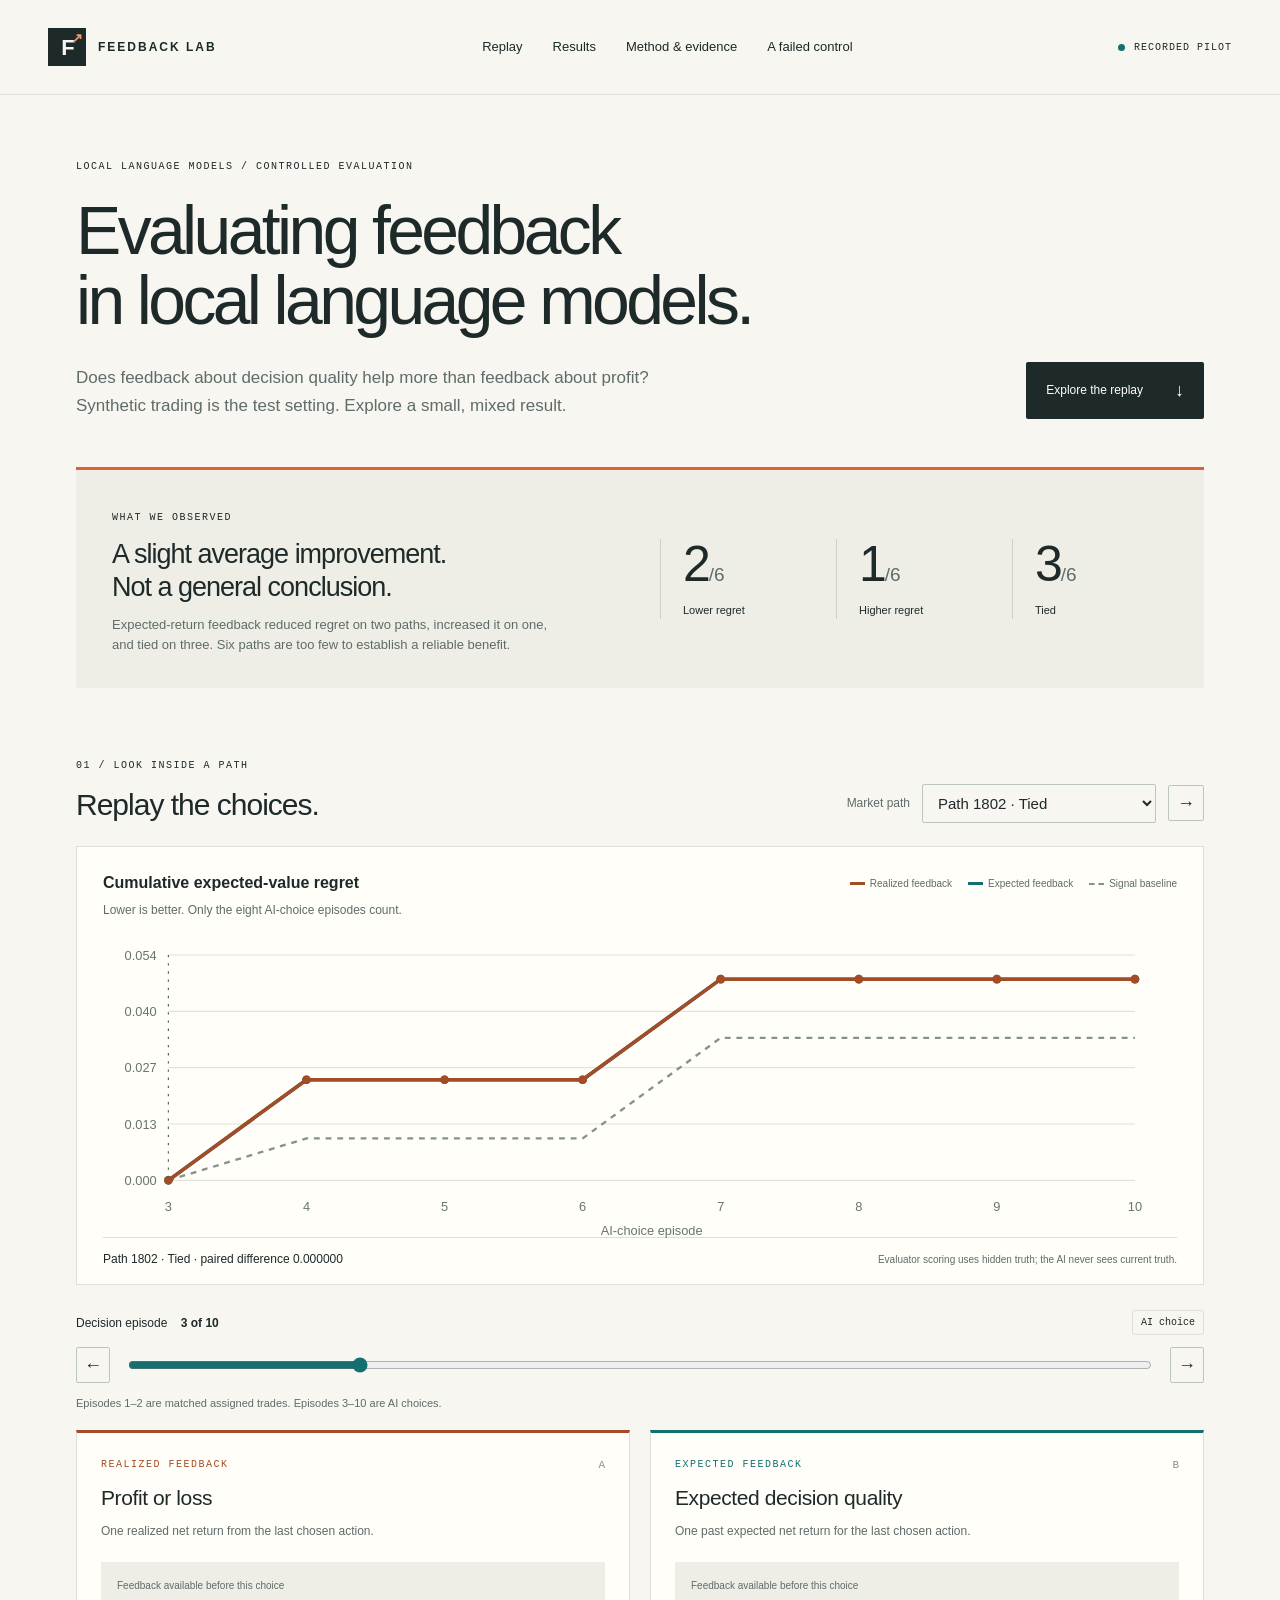
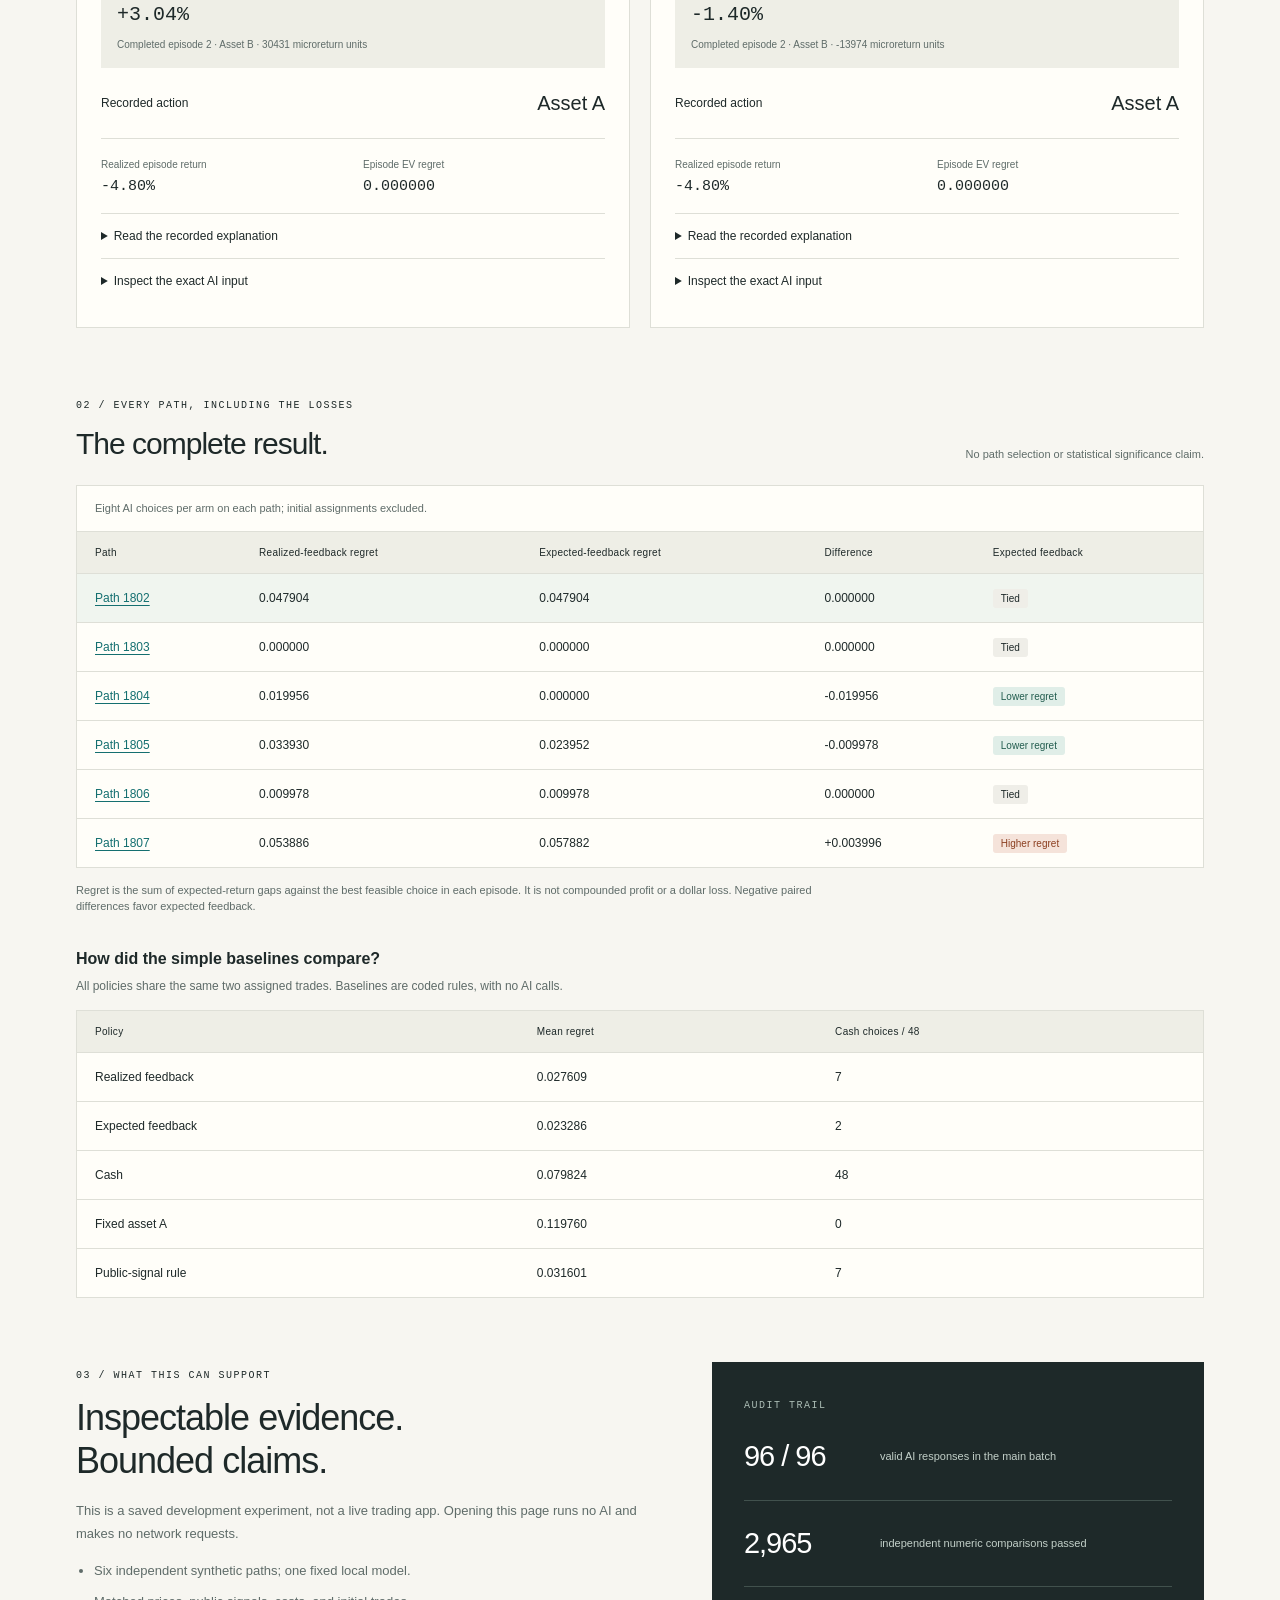
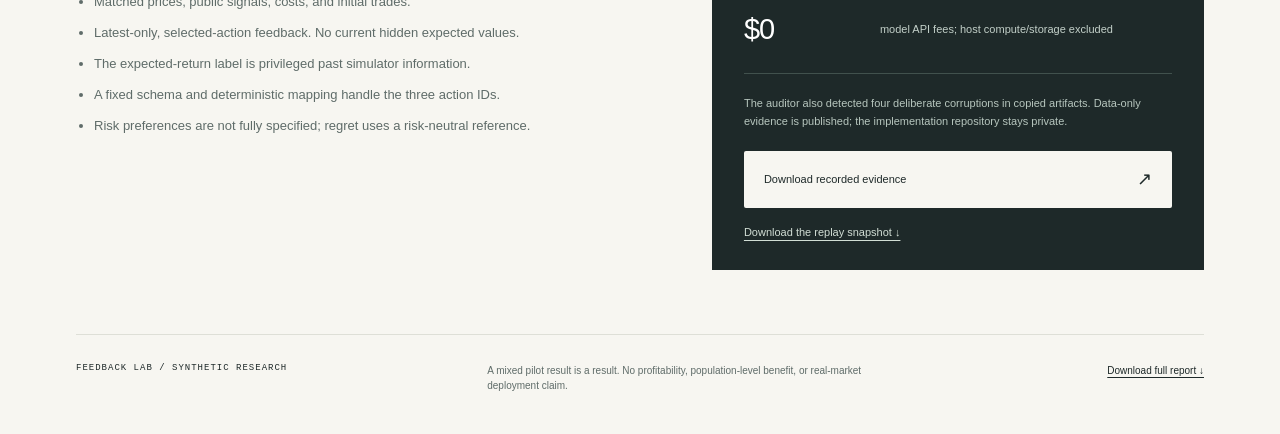
==== index.html @ d3658bee "Publish recorded feedback evaluation demo and data-only evidence" ====
<!doctype html>
<html lang="en">
<head>
<meta charset="utf-8"><meta name="viewport" content="width=device-width,initial-scale=1">
<meta name="description" content="Replay an audited six-path AI feedback experiment. Recorded synthetic data; no model or API access required.">
<meta http-equiv="Content-Security-Policy" content="default-src 'none'; script-src 'unsafe-inline'; style-src 'unsafe-inline'; img-src data:; connect-src 'none'; font-src 'none'; object-src 'none'; base-uri 'none'">
<title>Evaluating feedback in local language-model decisions</title>
<style>:root{--ink:#1e2929;--muted:#5f6c69;--paper:#f7f6f1;--line:#dedfd7;--pnl:#a44b27;--expected:#146f70;--accent:#df6032;--soft:#eeeee6;--mono:ui-monospace,SFMono-Regular,Consolas,monospace}*{box-sizing:border-box}html{scroll-behavior:smooth;scroll-padding-top:26px}body{margin:0;background:var(--paper);color:var(--ink);font-family:Arial,Helvetica,sans-serif;font-size:15px;line-height:1.5}a{color:inherit}button,select,input{font:inherit}button,select{cursor:pointer}a:focus-visible,button:focus-visible,select:focus-visible,input:focus-visible,summary:focus-visible{outline:3px solid var(--expected);outline-offset:5px}header{max-width:1320px;margin:auto;padding:28px 48px;display:flex;align-items:center;justify-content:space-between;border-bottom:1px solid var(--line);gap:24px}.brand{display:flex;align-items:center;gap:12px;text-decoration:none;font-size:12px;font-weight:800;letter-spacing:2px}.brand-mark{background:var(--ink);color:var(--paper);font-size:22px;width:38px;height:38px;display:grid;place-content:center;position:relative;letter-spacing:-2px}.brand-mark span{color:#ef9b65;font-size:14px;position:absolute;right:5px;top:0}nav{display:flex;gap:30px;font-size:13px}nav a{text-decoration:none}nav a:hover{color:var(--pnl)}.recorded{font-family:var(--mono);font-size:10px;letter-spacing:1px;display:flex;align-items:center;gap:9px}.status-dot{width:7px;height:7px;background:var(--expected);border-radius:50%}main{max-width:1224px;margin:auto;padding:0 48px}.hero{padding:64px 0 48px}.eyebrow{font-family:var(--mono);font-size:10px;letter-spacing:1.5px;font-weight:500}.hero h1{font-size:clamp(42px,5.3vw,73px);letter-spacing:-3.6px;font-weight:500;line-height:1.03;margin:22px 0 26px;max-width:950px}.hero-bottom{display:flex;justify-content:space-between;align-items:end;gap:30px}.hero p{font-size:17px;line-height:1.6;color:var(--muted);margin:0}.button{display:inline-flex;justify-content:space-between;align-items:center;gap:32px;text-decoration:none;background:var(--ink);color:white;padding:15px 20px;font-size:12px;border:0;border-radius:2px;white-space:nowrap}.button:hover{background:#324442}.button span{font-size:18px}.finding{display:grid;grid-template-columns:1fr 1fr;gap:40px;background:var(--soft);padding:34px 36px;border-top:3px solid var(--accent)}h2{font-weight:500;font-size:30px;line-height:1.2;letter-spacing:-1px;margin:12px 0}.finding h2{font-size:27px}.finding p{font-size:13px;color:var(--muted);max-width:440px;margin:12px 0 0}.outcome-cards{display:grid;grid-template-columns:repeat(3,1fr);align-items:center;gap:20px}.outcome-cards>div{border-left:1px solid #ced1c6;padding-left:22px}.outcome-cards strong{font-size:50px;line-height:1;letter-spacing:-2px;font-weight:500;display:block}.outcome-cards strong span{font-size:19px;color:var(--muted);letter-spacing:0}.outcome-cards>div>span{font-size:11px;display:block;margin-top:13px}.section{padding:64px 0 0}.section-heading{display:flex;justify-content:space-between;align-items:end;gap:20px;margin-bottom:23px}.section-heading h2{margin-bottom:0}.path-controls{display:flex;align-items:center;gap:12px}.path-controls label{font-size:12px;color:var(--muted)}select{background:transparent;padding:9px 32px 9px 11px;border:1px solid #bdc5bf;border-radius:2px;color:var(--ink);max-width:100%}.icon-button{background:transparent;border:1px solid #bdc5bf;width:36px;height:36px;color:var(--ink);font-size:18px;border-radius:2px}.icon-button:hover:not(:disabled){background:var(--soft)}.icon-button:disabled{opacity:.3;cursor:default}.replay-panel{background:#fffef9;border:1px solid var(--line);padding:24px 26px 16px}.chart-heading{display:flex;justify-content:space-between;gap:20px;align-items:start}h3{font-weight:600;font-size:16px;margin:0 0 6px}.chart-heading p,.baseline-block>p{font-size:12px;color:var(--muted);margin:0}.legend{display:flex;gap:16px;flex-wrap:wrap;font-size:10px;color:var(--muted);padding-top:5px}.legend span:before{content:"";display:inline-block;width:15px;height:3px;vertical-align:middle;margin-right:5px;background:var(--muted)}.legend .pnl-key:before{background:var(--pnl)}.legend .expected-key:before{background:var(--expected)}.legend .baseline-key:before{height:0;border-top:2px dashed #85928b;background:none}svg{display:block;width:100%;height:auto;margin-top:15px;overflow:visible}.chart-foot{display:flex;justify-content:space-between;gap:20px;align-items:center;border-top:1px solid var(--line);padding-top:12px;font-size:10px;color:var(--muted)}#path-outcome{font-size:12px;color:var(--ink)}.episode-control{padding:25px 0 18px}.episode-control>div:first-child{display:flex;justify-content:space-between;align-items:center}.episode-control label{font-size:12px}.episode-control strong{margin-left:10px}.pill{font-family:var(--mono);font-size:10px;padding:4px 8px;border:1px solid var(--line);border-radius:3px}.slider-row{display:flex;align-items:center;gap:16px;margin:12px 0}input[type=range]{accent-color:var(--expected);width:100%;min-width:0}.episode-control p{font-size:11px;color:var(--muted);margin:0}.arm-grid{display:grid;grid-template-columns:1fr 1fr;gap:20px}.arm-card{background:#fffef9;border:1px solid var(--line);padding:24px}.pnl-arm{border-top:3px solid var(--pnl)}.expected-arm{border-top:3px solid var(--expected)}.arm-top{display:flex;justify-content:space-between;align-items:center;margin-bottom:9px}.pnl-arm .eyebrow{color:var(--pnl)}.expected-arm .eyebrow{color:var(--expected)}.arm-number{font-family:var(--mono);color:#89938b;font-size:11px}.arm-card h3{font-size:21px;letter-spacing:-.4px;font-weight:500}.arm-description{font-size:12px;color:var(--muted);margin:8px 0 22px}.feedback-box{background:var(--soft);padding:16px;min-height:106px}.feedback-box>span{display:block;font-size:10px;color:var(--muted)}.feedback-box strong{display:block;font-family:var(--mono);font-size:20px;font-weight:500;margin:7px 0}.feedback-box small{font-size:10px;display:block;color:var(--muted)}.choice-line{display:flex;justify-content:space-between;align-items:center;padding:20px 0;border-bottom:1px solid var(--line);font-size:12px}.choice-line strong{font-size:20px;font-weight:500}.mini-stats{display:grid;grid-template-columns:1fr 1fr;padding:18px 0;gap:20px}.mini-stats span{display:block;font-size:10px;color:var(--muted)}.mini-stats strong{font:15px var(--mono);display:block;margin-top:6px}details{border-top:1px solid var(--line);padding:13px 0;font-size:12px}summary{cursor:pointer;color:var(--ink);line-height:1.5}details p{color:var(--muted);font-size:12px;line-height:1.7;white-space:pre-wrap;overflow-wrap:anywhere}pre{background:#f0f1e9;max-height:290px;padding:12px;overflow:auto;white-space:pre-wrap;overflow-wrap:anywhere;font-size:10px;line-height:1.5}.muted{font-size:11px;color:var(--muted)}.table-wrap{overflow:auto;border:1px solid var(--line);background:#fffef9}table{border-collapse:collapse;width:100%;font-size:12px;text-align:left;white-space:nowrap}caption{text-align:left;padding:14px 18px;color:var(--muted);font-size:11px;border-bottom:1px solid var(--line)}th{font-weight:500;font-size:10px;letter-spacing:.3px;background:var(--soft);padding:13px 18px}td{padding:15px 18px;border-top:1px solid var(--line);font-variant-numeric:tabular-nums}tr.selected-row{background:#f0f5ef}.row-button{background:transparent;border:0;padding:0;color:var(--expected);text-decoration:underline;text-underline-offset:3px}.badge{font-size:10px;padding:4px 8px;border-radius:3px;background:#efeee8}.badge.better{background:#e0eee8;color:#235d4f}.badge.worse{background:#f5e3da;color:#8c3f20}.metric-note{font-size:11px;color:var(--muted);max-width:780px;margin-top:14px}.baseline-block{margin-top:32px}.baseline-block .table-wrap{margin-top:15px}.method{display:grid;grid-template-columns:1.15fr 1fr;gap:70px;padding-bottom:64px}.method h2{font-size:36px;margin-bottom:18px}.method p,.method li{font-size:13px;color:var(--muted);line-height:1.7}.method ul{padding-left:18px}.method li{margin-bottom:9px}.evidence-card{background:var(--ink);color:white;padding:30px 32px}.evidence-card>.eyebrow{color:#abbcb4}.audit-stat{display:flex;align-items:center;gap:22px;padding:21px 0;border-bottom:1px solid #41514d}.audit-stat strong{font-size:29px;letter-spacing:-1px;font-weight:500;min-width:114px}.audit-stat span{font-size:11px;line-height:1.6;color:#c3d0c9}.evidence-card p{color:#b7c6be;font-size:11px;margin:20px 0}.button.light{background:var(--paper);color:var(--ink);width:100%;font-size:11px}.button.light:hover{background:#e2e4d8}.text-link{display:block;font-size:11px;color:#d2ded5;margin-top:16px;text-underline-offset:4px}footer{border-top:1px solid var(--line);padding:28px 0 40px;display:flex;justify-content:space-between;align-items:start;gap:30px}footer>span{font:9px var(--mono);letter-spacing:1px;white-space:nowrap}footer p{font-size:10px;color:var(--muted);margin:0;max-width:420px}footer a{font-size:10px;white-space:nowrap;text-underline-offset:3px}@media(max-width:850px){header{padding:22px 25px}main{padding:0 25px}.recorded{display:none}.hero h1{font-size:55px;letter-spacing:-2.7px}.finding{grid-template-columns:1fr;gap:30px}.outcome-cards strong{font-size:40px}.chart-heading{flex-direction:column}.method{gap:30px}.section-heading{align-items:start;flex-direction:column}.path-controls{align-self:stretch;justify-content:space-between}.chart-foot{align-items:start;flex-direction:column;gap:7px}footer{flex-wrap:wrap}.method{grid-template-columns:1fr 1fr}.audit-stat{gap:12px}.audit-stat strong{min-width:90px;font-size:25px}}@media(max-width:580px){header{padding:18px;gap:12px}.brand{font-size:9px;letter-spacing:1px;gap:8px}.brand-mark{width:30px;height:30px;font-size:18px}nav{gap:14px;font-size:10px}main{padding:0 18px}.hero{padding:42px 0 32px}.hero h1{font-size:43px;letter-spacing:-2px}.hero-bottom{align-items:start;flex-direction:column;gap:22px}.hero p{font-size:14px}.finding{padding:24px 20px}.finding h2{font-size:25px}.outcome-cards{gap:10px}.outcome-cards>div{padding-left:13px}.outcome-cards strong{font-size:36px}.outcome-cards>div>span{font-size:10px}.section{padding-top:42px}.arm-grid,.method{grid-template-columns:1fr}.replay-panel{padding:18px 12px}.legend{gap:10px;font-size:9px}.arm-card{padding:20px}.method{gap:25px;padding-bottom:40px}.evidence-card{padding:24px}.method h2{font-size:31px}.section-heading h2{font-size:29px}.path-controls{gap:8px}.path-controls label{font-size:11px}select{font-size:12px;flex:1}.audit-stat strong{min-width:110px}.mini-stats{gap:12px}footer{gap:16px}footer p{order:3;max-width:none}}@media(prefers-reduced-motion:reduce){html{scroll-behavior:auto}}

@media(max-width:580px){header{flex-wrap:wrap}nav{width:100%;justify-content:space-between;gap:10px;font-size:11px}}
</style>
</head>
<body>
<header><a class="brand" href="#top" aria-label="Feedback Lab home"><span class="brand-mark">F<span>↗</span></span> FEEDBACK LAB</a><nav aria-label="Main navigation"><a href="#replay">Replay</a><a href="#results">Results</a><a href="#method">Method & evidence</a><a href="case-study.html">A failed control</a></nav><span class="recorded"><span class="status-dot"></span> RECORDED PILOT</span></header>
<main id="top">
<section class="hero"><div class="eyebrow">LOCAL LANGUAGE MODELS / CONTROLLED EVALUATION</div><h1>Evaluating feedback<br>in local language models.</h1><div class="hero-bottom"><p>Does feedback about decision quality help more than feedback about profit?<br>Synthetic trading is the test setting. Explore a small, mixed result.</p><a class="button" href="#replay">Explore the replay <span aria-hidden="true">↓</span></a></div></section>
<section class="finding" aria-labelledby="finding-title"><div><span class="eyebrow">WHAT WE OBSERVED</span><h2 id="finding-title">A slight average improvement.<br>Not a general conclusion.</h2><p>Expected-return feedback reduced regret on two paths, increased it on one, and tied on three. Six paths are too few to establish a reliable benefit.</p></div><div class="outcome-cards"><div><strong id="better-count">2<span>/6</span></strong><span>Lower regret</span></div><div><strong id="worse-count">1<span>/6</span></strong><span>Higher regret</span></div><div><strong id="tie-count">3<span>/6</span></strong><span>Tied</span></div></div></section>
<section id="replay" class="section"><div class="section-heading"><div><span class="eyebrow">01 / LOOK INSIDE A PATH</span><h2>Replay the choices.</h2></div><div class="path-controls"><label for="path-select">Market path</label><select id="path-select"></select><button id="next-path" class="icon-button" aria-label="Next market path">→</button></div></div>
<div class="replay-panel"><div class="chart-heading"><div><h3>Cumulative expected-value regret</h3><p>Lower is better. Only the eight AI-choice episodes count.</p></div><div class="legend"><span class="pnl-key">Realized feedback</span><span class="expected-key">Expected feedback</span><span class="baseline-key">Signal baseline</span></div></div><svg id="regret-chart" viewBox="0 0 920 260" role="img" aria-label="Cumulative regret comparison for selected market path"></svg><div class="chart-foot"><span id="path-outcome"></span><span>Evaluator scoring uses hidden truth; the AI never sees current truth.</span></div></div>
<div class="episode-control"><div><label for="episode-slider">Decision episode <strong id="episode-label">3 of 10</strong></label><span id="episode-kind" class="pill">AI choice</span></div><div class="slider-row"><button id="previous-episode" class="icon-button" aria-label="Previous episode">←</button><input id="episode-slider" type="range" min="0" max="9" value="2" aria-label="Decision episode"><button id="next-episode" class="icon-button" aria-label="Next episode">→</button></div><p>Episodes 1–2 are matched assigned trades. Episodes 3–10 are AI choices.</p></div>
<div class="arm-grid"><article class="arm-card pnl-arm" id="pnl-card"><div class="arm-top"><span class="eyebrow">REALIZED FEEDBACK</span><span class="arm-number">A</span></div><h3>Profit or loss</h3><p class="arm-description">One realized net return from the last chosen action.</p><div class="feedback-box"><span>Feedback available before this choice</span><strong data-field="feedback"></strong><small data-field="feedback-detail"></small></div><div class="choice-line"><span>Recorded action</span><strong data-field="choice"></strong></div><div class="mini-stats"><div><span>Realized episode return</span><strong data-field="return"></strong></div><div><span>Episode EV regret</span><strong data-field="regret"></strong></div></div><details><summary>Read the recorded explanation</summary><p class="rationale" data-field="rationale"></p></details><details><summary>Inspect the exact AI input</summary><pre data-field="input"></pre></details></article>
<article class="arm-card expected-arm" id="calibrated-card"><div class="arm-top"><span class="eyebrow">EXPECTED FEEDBACK</span><span class="arm-number">B</span></div><h3>Expected decision quality</h3><p class="arm-description">One past expected net return for the last chosen action.</p><div class="feedback-box"><span>Feedback available before this choice</span><strong data-field="feedback"></strong><small data-field="feedback-detail"></small></div><div class="choice-line"><span>Recorded action</span><strong data-field="choice"></strong></div><div class="mini-stats"><div><span>Realized episode return</span><strong data-field="return"></strong></div><div><span>Episode EV regret</span><strong data-field="regret"></strong></div></div><details><summary>Read the recorded explanation</summary><p class="rationale" data-field="rationale"></p></details><details><summary>Inspect the exact AI input</summary><pre data-field="input"></pre></details></article></div>
</section>
<section id="results" class="section"><div class="section-heading"><div><span class="eyebrow">02 / EVERY PATH, INCLUDING THE LOSSES</span><h2>The complete result.</h2></div><span class="muted">No path selection or statistical significance claim.</span></div><div class="table-wrap"><table><caption>Eight AI choices per arm on each path; initial assignments excluded.</caption><thead><tr><th scope="col">Path</th><th scope="col">Realized-feedback regret</th><th scope="col">Expected-feedback regret</th><th scope="col">Difference</th><th scope="col">Expected feedback</th></tr></thead><tbody id="path-table"></tbody></table></div><p class="metric-note">Regret is the sum of expected-return gaps against the best feasible choice in each episode. It is not compounded profit or a dollar loss. Negative paired differences favor expected feedback.</p><div class="baseline-block"><h3>How did the simple baselines compare?</h3><p>All policies share the same two assigned trades. Baselines are coded rules, with no AI calls.</p><div class="table-wrap"><table><thead><tr><th scope="col">Policy</th><th scope="col">Mean regret</th><th scope="col">Cash choices / 48</th></tr></thead><tbody id="baseline-table"></tbody></table></div></div></section>
<section id="method" class="section method"><div><span class="eyebrow">03 / WHAT THIS CAN SUPPORT</span><h2>Inspectable evidence.<br>Bounded claims.</h2><p>This is a saved development experiment, not a live trading app. Opening this page runs no AI and makes no network requests.</p><ul><li>Six independent synthetic paths; one fixed local model.</li><li>Matched prices, public signals, costs, and initial trades.</li><li>Latest-only, selected-action feedback. No current hidden expected values.</li><li>The expected-return label is privileged past simulator information.</li><li>A fixed schema and deterministic mapping handle the three action IDs.</li><li>Risk preferences are not fully specified; regret uses a risk-neutral reference.</li></ul></div><div class="evidence-card"><span class="eyebrow">AUDIT TRAIL</span><div class="audit-stat"><strong>96 / 96</strong><span>valid AI responses in the main batch</span></div><div class="audit-stat"><strong>2,965</strong><span>independent numeric comparisons passed</span></div><div class="audit-stat"><strong>$0</strong><span>model API fees; host compute/storage excluded</span></div><p>The auditor also detected four deliberate corruptions in copied artifacts. Data-only evidence is published; the implementation repository stays private.</p><a class="button light" href="evidence/pilot.tar.gz" download>Download recorded evidence <span aria-hidden="true">↗</span></a><a class="text-link" href="pilot.json" download>Download the replay snapshot ↓</a></div></section>
<footer><span>FEEDBACK LAB / SYNTHETIC RESEARCH</span><p>A mixed pilot result is a result. No profitability, population-level benefit, or real-market deployment claim.</p><a href="report.md" download>Download full report ↓</a></footer>
</main>
<script id="pilot-data" type="application/json">{"format_version":1,"title":"Evaluating feedback in local language-model decisions","study":{"model":"Qwen3-4B-Instruct-2507","quantization":"Q4_K_M","publisher":"unsloth/Qwen3-4B-Instruct-2507-GGUF","model_revision":"a06e946bb6b655725eafa393f4a9745d460374c9","model_sha256":"3605803b982cb64aead44f6c1b2ae36e3acdb41d8e46c8a94c6533bc4c67e597","execution_commit":"9233e41b2fe70d151282f2346190639b4d279cd6","system_prompt":"You are a synthetic paper-trading decision agent. First explain the supplied evidence briefly in rationale, then choose exactly cash, asset_a or asset_b. Cash means no investment; an asset means full investment in that asset. All episodes begin in cash. Orders fill on the next bar and liquidate on the following bar. Fees are 5 basis points and adverse slippage 5 basis points on EACH buy and sell. For task known_values_control ONLY, choose the option with the largest provided certain net_value, including cash zero. Control net_value numbers already include costs; do not subtract fees again in controls. For task market_decision the current expected returns are UNKNOWN. Public signals are noisy estimates, not guaranteed profits. Use public observations and the latest completed feedback to choose for the NEXT episode; regimes may change. Feedback is only about the last executed option. realized_net_return is a noisy realized outcome; expected_net_return is the simulator expected net return for that past choice, not a future guarantee. No feedback for unchosen options is supplied. Return-like displayed numbers are integer microreturn units (1000000 units = return 1); prices are prices, not returns. Cash net return is zero. Compare relevant evidence before committing to a choice. Do not invent missing current expected values or claim to know future prices. Return only JSON with rationale first and choice second. No weights, copied values, forecasts, strategy names or collaboration.","schema":{"additionalProperties":false,"properties":{"choice":{"enum":["cash","asset_a","asset_b"],"title":"Choice","type":"string"},"rationale":{"maxLength":600,"minLength":1,"title":"Rationale","type":"string"}},"required":["rationale","choice"],"title":"MarketChoice","type":"object"},"design":{"exploration_episodes":2,"fee_bps":5,"initial_cash":10000,"market":{"assets":2,"correlation":0.3,"heavy_tails":false,"mean":0.012,"regime":"abrupt","rounds":10,"sigma":0.04,"signal_noise":0.02,"varying_volatility":false},"max_requests":96,"primary":"model_phase_ev_regret","seeds":[1802,1803,1804,1805,1806,1807],"slippage_bps":5},"unit":"integer_microreturn","prompt_version":"native-feedback-v1","market_prices_provenance":"Regenerated from recorded seeds using unchanged provider and pinned dependencies; verified against saved causal inputs and returns."},"audit":{"arithmetic_comparisons":2965,"max_absolute_error":1.6370904631912708e-11,"numeric_tolerance":1e-09,"invalid_responses":0,"main_requests":96,"model_api_cost":0,"host_cost_excluded":true,"tamper_probes":[{"probe":"equity_corruption","detected":true},{"probe":"wrong_feedback_value","detected":true},{"probe":"hidden_expected_values","detected":true},{"probe":"missing_response","detected":true}]},"evidence_sha256":"895ef96e3ae6e3ee62ab0ceb73174241cb7f32e2d823be7af23690ab22dede1b","paths":[{"seed":1802,"market_prices":[[100.0,100.0],[103.3979247915189,95.22634475875553],[106.97308308623319,89.91947009284125],[103.5575668431171,84.1303069149059],[109.17801210909637,86.86399784415482],[110.86408322116634,86.55974412014604],[105.75251123027742,86.6358223621971],[108.46944727929385,93.53678075045127],[105.14936346993314,91.51806561862477],[110.93180568916038,88.77926862895696],[106.3153141973804,88.60048007277436],[103.58498248230434,94.43436358052735],[105.72255472682657,95.95356322654173],[105.64836579129901,97.57691888460283],[104.41554534577642,94.28933838550455],[98.81540488734241,95.18891950613896],[92.49875850559835,99.7912165462157],[93.34046700503934,95.26667883160454],[95.696111096673,99.28759334518016],[92.92135595982354,101.2210923812203],[98.25848333980721,103.72733044047509]],"runs":{"pnl":{"episodes":[{"episode":0,"decision_time":0,"execution_time":1,"outcome_time":2,"weights":[1.0,0.0],"equity":10325.096066265662,"realized_return":0.03250960662656621,"expected_return":0.009978021978022111,"oracle_expected_return":0.009978021978022111,"regret":0.0,"costs":20.32544148777342,"turnover":2.032544148777342,"validation_failure":null,"rationale":"Assigned matched exploration.","feedback":null,"feedback_source":null,"source":"assigned_exploration","usage":{"api_cost":0,"calls":0,"input_tokens":0,"output_tokens":0,"provider_total_tokens":0,"serial_seconds":0,"unattributed_tokens":0,"wall_seconds":0},"request_user":null,"raw_reply":null,"response_id":null},{"episode":1,"decision_time":2,"execution_time":3,"outcome_time":4,"weights":[0.0,1.0],"equity":10639.295029168623,"realized_return":0.030430609157189092,"expected_return":-0.013974025974025861,"oracle_expected_return":0.009978021978022111,"regret":0.023952047952047972,"costs":20.964726259123456,"turnover":2.030463070229417,"validation_failure":null,"rationale":"Assigned matched exploration.","feedback":{"completed_episode":0,"executed_option":"asset_a","feedback_type":"realized_net_return","outcome_time":2,"reported_return_micro":32510},"feedback_source":{"completed_episode":0,"executed_option":"asset_a","feedback_type":"realized_net_return","outcome_time":2,"raw_return":0.03250960662656621,"reported_return_micro":32510},"source":"assigned_exploration","usage":{"api_cost":0,"calls":0,"input_tokens":0,"output_tokens":0,"provider_total_tokens":0,"serial_seconds":0,"unattributed_tokens":0,"wall_seconds":0},"request_user":null,"raw_reply":null,"response_id":null},{"episode":2,"decision_time":4,"execution_time":5,"outcome_time":6,"weights":[1.0,0.0],"equity":10128.47550000951,"realized_return":-0.04801253539437089,"expected_return":0.009978021978022111,"oracle_expected_return":0.009978021978022111,"regret":0.0,"costs":20.767280476929457,"turnover":1.951941404011639,"validation_failure":null,"rationale":"The public signals indicate a strong negative signal for asset_b (-13996 microreturn units) and a positive signal for asset_a (10416 microreturn units). The latest feedback shows that the previous investment in asset_b resulted in a realized net return of 30,431 microreturn units, which is positive. However, this outcome is based on a past regime and may not reflect current conditions. The current prices show a fluctuating trend: asset_a prices have risen from 100 to 109.18, indicating potential upward momentum, while asset_b prices have declined from 100 to 84.13, suggesting downward pressure","feedback":{"completed_episode":1,"executed_option":"asset_b","feedback_type":"realized_net_return","outcome_time":4,"reported_return_micro":30431},"feedback_source":{"completed_episode":1,"executed_option":"asset_b","feedback_type":"realized_net_return","outcome_time":4,"raw_return":0.030430609157189092,"reported_return_micro":30431},"source":"model","usage":{"api_cost":0.0,"calls":1,"input_tokens":611,"output_tokens":160,"provider_total_tokens":771,"serial_seconds":19.061104471998988,"unattributed_tokens":0,"wall_seconds":19.061104471998988},"request_user":{"task":"market_decision","public_observation":{"time":4,"prices":[[100.0,100.0],[103.3979247915189,95.22634475875553],[106.97308308623319,89.91947009284125],[103.5575668431171,84.1303069149059],[109.17801210909637,86.86399784415482]],"public_signals_micro":{"asset_a":10416,"asset_b":-13996},"volatility_micro":45626,"information_id":"synthetic-v1:public:t=4"},"available_options":["cash","asset_a","asset_b"],"latest_completed_feedback":{"completed_episode":1,"outcome_time":4,"executed_option":"asset_b","feedback_type":"realized_net_return","reported_return_micro":30431}},"raw_reply":"{\n  \"rationale\": \"The public signals indicate a strong negative signal for asset_b (-13996 microreturn units) and a positive signal for asset_a (10416 microreturn units). The latest feedback shows that the previous investment in asset_b resulted in a realized net return of 30,431 microreturn units, which is positive. However, this outcome is based on a past regime and may not reflect current conditions. The current prices show a fluctuating trend: asset_a prices have risen from 100 to 109.18, indicating potential upward momentum, while asset_b prices have declined from 100 to 84.13, suggesting downward pressure\", \"choice\": \"asset_a\"\n}","response_id":"chatcmpl-tCXB7UWUW2HMq3tChTwjIgihYaS7RiNd"},{"episode":3,"decision_time":6,"execution_time":7,"outcome_time":8,"weights":[0.0,1.0],"equity":9890.082308355835,"realized_return":-0.0235369273148216,"expected_return":-0.013974025974025861,"oracle_expected_return":0.009978021978022111,"regret":0.023952047952047972,"costs":20.018339433513127,"turnover":1.9764415121993757,"validation_failure":null,"rationale":"The public signals indicate negative returns for both asset_a (-9985) and asset_b (-8405), suggesting both assets are currently underperforming. However, asset_b has a less negative signal than asset_a, implying it may be relatively more stable or less risky. The latest feedback shows that the previous investment in asset_a resulted in a realized net return of -48,013 microunits, which is a significant loss. Given that the public signals are noisy and the realized return on asset_a was negative, and considering that asset_b has a less negative signal, it is more prudent to avoid the high-risk,","feedback":{"completed_episode":2,"executed_option":"asset_a","feedback_type":"realized_net_return","outcome_time":6,"reported_return_micro":-48013},"feedback_source":{"completed_episode":2,"executed_option":"asset_a","feedback_type":"realized_net_return","outcome_time":6,"raw_return":-0.04801253539437089,"reported_return_micro":-48013},"source":"model","usage":{"api_cost":0.0,"calls":1,"input_tokens":686,"output_tokens":147,"provider_total_tokens":833,"serial_seconds":18.12990759400418,"unattributed_tokens":0,"wall_seconds":18.12990759400418},"request_user":{"task":"market_decision","public_observation":{"time":6,"prices":[[100.0,100.0],[103.3979247915189,95.22634475875553],[106.97308308623319,89.91947009284125],[103.5575668431171,84.1303069149059],[109.17801210909637,86.86399784415482],[110.86408322116634,86.55974412014604],[105.75251123027742,86.6358223621971]],"public_signals_micro":{"asset_a":-9985,"asset_b":-8405},"volatility_micro":39554,"information_id":"synthetic-v1:public:t=6"},"available_options":["cash","asset_a","asset_b"],"latest_completed_feedback":{"completed_episode":2,"outcome_time":6,"executed_option":"asset_a","feedback_type":"realized_net_return","reported_return_micro":-48013}},"raw_reply":"{\n  \"rationale\": \"The public signals indicate negative returns for both asset_a (-9985) and asset_b (-8405), suggesting both assets are currently underperforming. However, asset_b has a less negative signal than asset_a, implying it may be relatively more stable or less risky. The latest feedback shows that the previous investment in asset_a resulted in a realized net return of -48,013 microunits, which is a significant loss. Given that the public signals are noisy and the realized return on asset_a was negative, and considering that asset_b has a less negative signal, it is more prudent to avoid the high-risk,\", \"choice\": \"asset_b\"\n}","response_id":"chatcmpl-69zu7wqATXhrP96K4xop3z4DGjx3MmpC"},{"episode":4,"decision_time":8,"execution_time":9,"outcome_time":10,"weights":[1.0,0.0],"equity":9459.562728192595,"realized_return":-0.043530434504018944,"expected_return":0.009978021978022111,"oracle_expected_return":0.009978021978022111,"regret":0.0,"costs":19.34923386620214,"turnover":1.9564279914894687,"validation_failure":null,"rationale":"The public signal for asset_a is positive (21928 microreturn units), indicating a favorable outlook, while the signal for asset_b is negative (-16407), suggesting a poor expectation. The latest feedback shows that investing in asset_b resulted in a realized net return of -23,537 microunits, which is worse than the signal suggests, indicating poor performance. Although the signal for asset_b is negative, the realized return is more negative than the signal implies, suggesting it is a high-risk, low-reward option. Asset_a has a strong positive signal and no adverse feedback from prior execution.","feedback":{"completed_episode":3,"executed_option":"asset_b","feedback_type":"realized_net_return","outcome_time":8,"reported_return_micro":-23537},"feedback_source":{"completed_episode":3,"executed_option":"asset_b","feedback_type":"realized_net_return","outcome_time":8,"raw_return":-0.0235369273148216,"reported_return_micro":-23537},"source":"model","usage":{"api_cost":0.0,"calls":1,"input_tokens":766,"output_tokens":147,"provider_total_tokens":913,"serial_seconds":19.281667878007283,"unattributed_tokens":0,"wall_seconds":19.281667878007283},"request_user":{"task":"market_decision","public_observation":{"time":8,"prices":[[100.0,100.0],[103.3979247915189,95.22634475875553],[106.97308308623319,89.91947009284125],[103.5575668431171,84.1303069149059],[109.17801210909637,86.86399784415482],[110.86408322116634,86.55974412014604],[105.75251123027742,86.6358223621971],[108.46944727929385,93.53678075045127],[105.14936346993314,91.51806561862477]],"public_signals_micro":{"asset_a":21928,"asset_b":-16407},"volatility_micro":41569,"information_id":"synthetic-v1:public:t=8"},"available_options":["cash","asset_a","asset_b"],"latest_completed_feedback":{"completed_episode":3,"outcome_time":8,"executed_option":"asset_b","feedback_type":"realized_net_return","reported_return_micro":-23537}},"raw_reply":"{\n  \"rationale\": \"The public signal for asset_a is positive (21928 microreturn units), indicating a favorable outlook, while the signal for asset_b is negative (-16407), suggesting a poor expectation. The latest feedback shows that investing in asset_b resulted in a realized net return of -23,537 microunits, which is worse than the signal suggests, indicating poor performance. Although the signal for asset_b is negative, the realized return is more negative than the signal implies, suggesting it is a high-risk, low-reward option. Asset_a has a strong positive signal and no adverse feedback from prior execution.\",\n  \"choice\": \"asset_a\"\n}","response_id":"chatcmpl-OQcZtv90YaLNTCNouvAgtheNSH0HgKXl"},{"episode":5,"decision_time":10,"execution_time":11,"outcome_time":12,"weights":[0.0,1.0],"equity":9592.537843556183,"realized_return":0.01405721587608677,"expected_return":0.009978021978022111,"oracle_expected_return":0.009978021978022111,"regret":0.0,"costs":19.05225259911674,"turnover":2.0140732871652496,"validation_failure":null,"rationale":"The public signal for asset_a is strongly negative (-48,744 microunits), indicating a poor expected return, while asset_b has a positive signal (20,921 microunits), suggesting a favorable outlook. The latest feedback shows that the previous investment in asset_a resulted in a realized net return of -43,530 microunits, which aligns with the negative signal and confirms poor performance. Given that the current public signal for asset_b is positive and the previous investment in asset_a was unprofitable, shifting to asset_b is a rational market decision. Although the signals are noisy, the trend\u2014","feedback":{"completed_episode":4,"executed_option":"asset_a","feedback_type":"realized_net_return","outcome_time":10,"reported_return_micro":-43530},"feedback_source":{"completed_episode":4,"executed_option":"asset_a","feedback_type":"realized_net_return","outcome_time":10,"raw_return":-0.043530434504018944,"reported_return_micro":-43530},"source":"model","usage":{"api_cost":0.0,"calls":1,"input_tokens":846,"output_tokens":148,"provider_total_tokens":994,"serial_seconds":20.70571859998745,"unattributed_tokens":0,"wall_seconds":20.70571859998745},"request_user":{"task":"market_decision","public_observation":{"time":10,"prices":[[100.0,100.0],[103.3979247915189,95.22634475875553],[106.97308308623319,89.91947009284125],[103.5575668431171,84.1303069149059],[109.17801210909637,86.86399784415482],[110.86408322116634,86.55974412014604],[105.75251123027742,86.6358223621971],[108.46944727929385,93.53678075045127],[105.14936346993314,91.51806561862477],[110.93180568916038,88.77926862895696],[106.3153141973804,88.60048007277436]],"public_signals_micro":{"asset_a":-48744,"asset_b":20921},"volatility_micro":40773,"information_id":"synthetic-v1:public:t=10"},"available_options":["cash","asset_a","asset_b"],"latest_completed_feedback":{"completed_episode":4,"outcome_time":10,"executed_option":"asset_a","feedback_type":"realized_net_return","reported_return_micro":-43530}},"raw_reply":"{\n  \"rationale\": \"The public signal for asset_a is strongly negative (-48,744 microunits), indicating a poor expected return, while asset_b has a positive signal (20,921 microunits), suggesting a favorable outlook. The latest feedback shows that the previous investment in asset_a resulted in a realized net return of -43,530 microunits, which aligns with the negative signal and confirms poor performance. Given that the current public signal for asset_b is positive and the previous investment in asset_a was unprofitable, shifting to asset_b is a rational market decision. Although the signals are noisy, the trend\u2014\",\n  \"choice\": \"asset_b\"\n}","response_id":"chatcmpl-RgXaxkAP5L2HL5SSWGaPE4lpLpJLSUxc"},{"episode":6,"decision_time":12,"execution_time":13,"outcome_time":14,"weights":[1.0,0.0],"equity":9461.65938087605,"realized_return":-0.013643778613607549,"expected_return":-0.013974025974025861,"oracle_expected_return":0.009978021978022111,"regret":0.023952047952047972,"costs":19.05408540005496,"turnover":1.9863445639523418,"validation_failure":null,"rationale":"The public signals indicate a strong positive signal for asset_a (14316 microunits) and a negative signal for asset_b (-16125 microunits). The realized net return from the last executed option (asset_b) was 14057 microunits, which is positive despite the negative signal. This suggests that the signal may be noisy or that the market regime has shifted. However, the current public signal for asset_a is clearly positive and significantly stronger than the negative signal for asset_b. Given that the latest feedback was positive for asset_b, but its signal was negative, and asset_a has a strong, un","feedback":{"completed_episode":5,"executed_option":"asset_b","feedback_type":"realized_net_return","outcome_time":12,"reported_return_micro":14057},"feedback_source":{"completed_episode":5,"executed_option":"asset_b","feedback_type":"realized_net_return","outcome_time":12,"raw_return":0.01405721587608677,"reported_return_micro":14057},"source":"model","usage":{"api_cost":0.0,"calls":1,"input_tokens":924,"output_tokens":150,"provider_total_tokens":1074,"serial_seconds":22.178887775022304,"unattributed_tokens":0,"wall_seconds":22.178887775022304},"request_user":{"task":"market_decision","public_observation":{"time":12,"prices":[[100.0,100.0],[103.3979247915189,95.22634475875553],[106.97308308623319,89.91947009284125],[103.5575668431171,84.1303069149059],[109.17801210909637,86.86399784415482],[110.86408322116634,86.55974412014604],[105.75251123027742,86.6358223621971],[108.46944727929385,93.53678075045127],[105.14936346993314,91.51806561862477],[110.93180568916038,88.77926862895696],[106.3153141973804,88.60048007277436],[103.58498248230434,94.43436358052735],[105.72255472682657,95.95356322654173]],"public_signals_micro":{"asset_a":14316,"asset_b":-16125},"volatility_micro":40298,"information_id":"synthetic-v1:public:t=12"},"available_options":["cash","asset_a","asset_b"],"latest_completed_feedback":{"completed_episode":5,"outcome_time":12,"executed_option":"asset_b","feedback_type":"realized_net_return","reported_return_micro":14057}},"raw_reply":"{\n  \"rationale\": \"The public signals indicate a strong positive signal for asset_a (14316 microunits) and a negative signal for asset_b (-16125 microunits). The realized net return from the last executed option (asset_b) was 14057 microunits, which is positive despite the negative signal. This suggests that the signal may be noisy or that the market regime has shifted. However, the current public signal for asset_a is clearly positive and significantly stronger than the negative signal for asset_b. Given that the latest feedback was positive for asset_b, but its signal was negative, and asset_a has a strong, un\",\n  \"choice\": \"asset_a\"\n}","response_id":"chatcmpl-FupP9a7itP7Hplmtw1JLDA7VYrJXzbqn"},{"episode":7,"decision_time":14,"execution_time":15,"outcome_time":16,"weights":[0.0,1.0],"equity":9899.303517117267,"realized_return":0.046254480173508083,"expected_return":0.009978021978022111,"oracle_expected_return":0.009978021978022111,"regret":0.0,"costs":19.36141990354949,"turnover":2.0463027809564616,"validation_failure":null,"rationale":"The public signal for asset_a is strongly negative (-17838 microunits), indicating a significant expected loss, while the signal for asset_b is positive (9345 microunits), suggesting a potential gain. The latest feedback confirms that the previous investment in asset_a resulted in a realized net return of -13644 microunits, which aligns with the negative signal and validates the poor performance of asset_a. Although the public signals are noisy, the consistency between the signal and the realized outcome supports the conclusion that asset_a is not a viable option. Asset_b, despite its weaker (","feedback":{"completed_episode":6,"executed_option":"asset_a","feedback_type":"realized_net_return","outcome_time":14,"reported_return_micro":-13644},"feedback_source":{"completed_episode":6,"executed_option":"asset_a","feedback_type":"realized_net_return","outcome_time":14,"raw_return":-0.013643778613607549,"reported_return_micro":-13644},"source":"model","usage":{"api_cost":0.0,"calls":1,"input_tokens":1001,"output_tokens":140,"provider_total_tokens":1141,"serial_seconds":22.854871302988613,"unattributed_tokens":0,"wall_seconds":22.854871302988613},"request_user":{"task":"market_decision","public_observation":{"time":14,"prices":[[100.0,100.0],[103.3979247915189,95.22634475875553],[106.97308308623319,89.91947009284125],[103.5575668431171,84.1303069149059],[109.17801210909637,86.86399784415482],[110.86408322116634,86.55974412014604],[105.75251123027742,86.6358223621971],[108.46944727929385,93.53678075045127],[105.14936346993314,91.51806561862477],[110.93180568916038,88.77926862895696],[106.3153141973804,88.60048007277436],[103.58498248230434,94.43436358052735],[105.72255472682657,95.95356322654173],[105.64836579129901,97.57691888460283],[104.41554534577642,94.28933838550455]],"public_signals_micro":{"asset_a":-17838,"asset_b":9345},"volatility_micro":38069,"information_id":"synthetic-v1:public:t=14"},"available_options":["cash","asset_a","asset_b"],"latest_completed_feedback":{"completed_episode":6,"outcome_time":14,"executed_option":"asset_a","feedback_type":"realized_net_return","reported_return_micro":-13644}},"raw_reply":"{\n  \"rationale\": \"The public signal for asset_a is strongly negative (-17838 microunits), indicating a significant expected loss, while the signal for asset_b is positive (9345 microunits), suggesting a potential gain. The latest feedback confirms that the previous investment in asset_a resulted in a realized net return of -13644 microunits, which aligns with the negative signal and validates the poor performance of asset_a. Although the public signals are noisy, the consistency between the signal and the realized outcome supports the conclusion that asset_a is not a viable option. Asset_b, despite its weaker (\", \"choice\": \"asset_b\" }","response_id":"chatcmpl-LIx0m1Px2RpjaD5bHJYcpIL9ZE9nwInO"},{"episode":8,"decision_time":16,"execution_time":17,"outcome_time":18,"weights":[0.0,1.0],"equity":10296.509144505519,"realized_return":0.04012460338259438,"expected_return":0.009978021978022111,"oracle_expected_return":0.009978021978022111,"regret":0.0,"costs":20.196230063480243,"turnover":2.040166768152745,"validation_failure":null,"rationale":"The public signal for asset_b is strongly positive at 28,799 microreturn units, while asset_a's signal is negative at -14,177. This indicates that asset_b is currently favored by the public signal. The latest feedback confirms that the previous investment in asset_b resulted in a realized net return of 46,254 microunits, which is a positive outcome. Although volatility is present (39,479 microunits), the signal strength and realized return suggest that asset_b has performed well in the recent period. Given that the decision is for the next episode and public signals are noisy but informative,\u4e14","feedback":{"completed_episode":7,"executed_option":"asset_b","feedback_type":"realized_net_return","outcome_time":16,"reported_return_micro":46254},"feedback_source":{"completed_episode":7,"executed_option":"asset_b","feedback_type":"realized_net_return","outcome_time":16,"raw_return":0.046254480173508083,"reported_return_micro":46254},"source":"model","usage":{"api_cost":0.0,"calls":1,"input_tokens":1077,"output_tokens":153,"provider_total_tokens":1230,"serial_seconds":25.860215182008687,"unattributed_tokens":0,"wall_seconds":25.860215182008687},"request_user":{"task":"market_decision","public_observation":{"time":16,"prices":[[100.0,100.0],[103.3979247915189,95.22634475875553],[106.97308308623319,89.91947009284125],[103.5575668431171,84.1303069149059],[109.17801210909637,86.86399784415482],[110.86408322116634,86.55974412014604],[105.75251123027742,86.6358223621971],[108.46944727929385,93.53678075045127],[105.14936346993314,91.51806561862477],[110.93180568916038,88.77926862895696],[106.3153141973804,88.60048007277436],[103.58498248230434,94.43436358052735],[105.72255472682657,95.95356322654173],[105.64836579129901,97.57691888460283],[104.41554534577642,94.28933838550455],[98.81540488734241,95.18891950613896],[92.49875850559835,99.7912165462157]],"public_signals_micro":{"asset_a":-14177,"asset_b":28799},"volatility_micro":39479,"information_id":"synthetic-v1:public:t=16"},"available_options":["cash","asset_a","asset_b"],"latest_completed_feedback":{"completed_episode":7,"outcome_time":16,"executed_option":"asset_b","feedback_type":"realized_net_return","reported_return_micro":46254}},"raw_reply":"{\n  \"rationale\": \"The public signal for asset_b is strongly positive at 28,799 microreturn units, while asset_a's signal is negative at -14,177. This indicates that asset_b is currently favored by the public signal. The latest feedback confirms that the previous investment in asset_b resulted in a realized net return of 46,254 microunits, which is a positive outcome. Although volatility is present (39,479 microunits), the signal strength and realized return suggest that asset_b has performed well in the recent period. Given that the decision is for the next episode and public signals are noisy but informative,\u4e14\",\n  \"choice\": \"asset_b\"\n}","response_id":"chatcmpl-vJIL7Yt2Jw1yNiNlCuSSOGZWiimTe83G"},{"episode":9,"decision_time":18,"execution_time":19,"outcome_time":20,"weights":[0.0,1.0],"equity":10530.369278303811,"realized_return":0.022712565056389744,"expected_return":0.009978021978022111,"oracle_expected_return":0.009978021978022111,"regret":0.0,"costs":20.82713311007626,"turnover":2.0227373003587474,"validation_failure":null,"rationale":"The public signals indicate a strong positive signal for asset_b (18,514 microreturn units) compared to asset_a (9,652), suggesting higher expected return potential. The latest feedback from the previous episode (episode 8) shows a realized net return of 40,125 microunits when asset_b was chosen, indicating that the investment in asset_b has historically delivered positive results. Although the prices of both assets are volatile and show fluctuation, the signal strength and historical performance point to asset_b as the more favorable option. The volatility (38,913 microunits) is high, but it\u00e2","feedback":{"completed_episode":8,"executed_option":"asset_b","feedback_type":"realized_net_return","outcome_time":18,"reported_return_micro":40125},"feedback_source":{"completed_episode":8,"executed_option":"asset_b","feedback_type":"realized_net_return","outcome_time":18,"raw_return":0.04012460338259438,"reported_return_micro":40125},"source":"model","usage":{"api_cost":0.0,"calls":1,"input_tokens":1150,"output_tokens":149,"provider_total_tokens":1299,"serial_seconds":26.73913727499894,"unattributed_tokens":0,"wall_seconds":26.73913727499894},"request_user":{"task":"market_decision","public_observation":{"time":18,"prices":[[100.0,100.0],[103.3979247915189,95.22634475875553],[106.97308308623319,89.91947009284125],[103.5575668431171,84.1303069149059],[109.17801210909637,86.86399784415482],[110.86408322116634,86.55974412014604],[105.75251123027742,86.6358223621971],[108.46944727929385,93.53678075045127],[105.14936346993314,91.51806561862477],[110.93180568916038,88.77926862895696],[106.3153141973804,88.60048007277436],[103.58498248230434,94.43436358052735],[105.72255472682657,95.95356322654173],[105.64836579129901,97.57691888460283],[104.41554534577642,94.28933838550455],[98.81540488734241,95.18891950613896],[92.49875850559835,99.7912165462157],[93.34046700503934,95.26667883160454],[95.696111096673,99.28759334518016]],"public_signals_micro":{"asset_a":9652,"asset_b":18514},"volatility_micro":38913,"information_id":"synthetic-v1:public:t=18"},"available_options":["cash","asset_a","asset_b"],"latest_completed_feedback":{"completed_episode":8,"outcome_time":18,"executed_option":"asset_b","feedback_type":"realized_net_return","reported_return_micro":40125}},"raw_reply":"{\n  \"rationale\": \"The public signals indicate a strong positive signal for asset_b (18,514 microreturn units) compared to asset_a (9,652), suggesting higher expected return potential. The latest feedback from the previous episode (episode 8) shows a realized net return of 40,125 microunits when asset_b was chosen, indicating that the investment in asset_b has historically delivered positive results. Although the prices of both assets are volatile and show fluctuation, the signal strength and historical performance point to asset_b as the more favorable option. The volatility (38,913 microunits) is high, but it\u00e2\",\"choice\": \"asset_b\"\n}","response_id":"chatcmpl-5tYuAdavzvGfVHBNpBZz3VG38XyZdWSO"}],"equity":[10000.0,10325.096066265662,10639.295029168623,10128.47550000951,9890.082308355835,9459.562728192595,9592.537843556183,9461.65938087605,9899.303517117267,10296.509144505519,10530.369278303811]},"calibrated":{"episodes":[{"episode":0,"decision_time":0,"execution_time":1,"outcome_time":2,"weights":[1.0,0.0],"equity":10325.096066265662,"realized_return":0.03250960662656621,"expected_return":0.009978021978022111,"oracle_expected_return":0.009978021978022111,"regret":0.0,"costs":20.32544148777342,"turnover":2.032544148777342,"validation_failure":null,"rationale":"Assigned matched exploration.","feedback":null,"feedback_source":null,"source":"assigned_exploration","usage":{"api_cost":0,"calls":0,"input_tokens":0,"output_tokens":0,"provider_total_tokens":0,"serial_seconds":0,"unattributed_tokens":0,"wall_seconds":0},"request_user":null,"raw_reply":null,"response_id":null},{"episode":1,"decision_time":2,"execution_time":3,"outcome_time":4,"weights":[0.0,1.0],"equity":10639.295029168623,"realized_return":0.030430609157189092,"expected_return":-0.013974025974025861,"oracle_expected_return":0.009978021978022111,"regret":0.023952047952047972,"costs":20.964726259123456,"turnover":2.030463070229417,"validation_failure":null,"rationale":"Assigned matched exploration.","feedback":{"completed_episode":0,"executed_option":"asset_a","feedback_type":"expected_net_return","outcome_time":2,"reported_return_micro":9978},"feedback_source":{"completed_episode":0,"executed_option":"asset_a","feedback_type":"expected_net_return","outcome_time":2,"raw_return":0.009978021978022111,"reported_return_micro":9978},"source":"assigned_exploration","usage":{"api_cost":0,"calls":0,"input_tokens":0,"output_tokens":0,"provider_total_tokens":0,"serial_seconds":0,"unattributed_tokens":0,"wall_seconds":0},"request_user":null,"raw_reply":null,"response_id":null},{"episode":2,"decision_time":4,"execution_time":5,"outcome_time":6,"weights":[1.0,0.0],"equity":10128.47550000951,"realized_return":-0.04801253539437089,"expected_return":0.009978021978022111,"oracle_expected_return":0.009978021978022111,"regret":0.0,"costs":20.767280476929457,"turnover":1.951941404011639,"validation_failure":null,"rationale":"The public signal for asset_a is positive (10416 microreturn units), indicating a potential upward trend or favorable expectation, while asset_b has a negative signal (-13996), suggesting a downward bias. The latest feedback shows that the execution of asset_b resulted in an expected net return of -13974 microreturn units, which aligns closely with the signal and implies poor performance. Although the current public signal for asset_a is positive, the volatility (45626) is high, indicating uncertainty. However, since the feedback from the last execution (asset_b) was negative and the signal is","feedback":{"completed_episode":1,"executed_option":"asset_b","feedback_type":"expected_net_return","outcome_time":4,"reported_return_micro":-13974},"feedback_source":{"completed_episode":1,"executed_option":"asset_b","feedback_type":"expected_net_return","outcome_time":4,"raw_return":-0.013974025974025861,"reported_return_micro":-13974},"source":"model","usage":{"api_cost":0.0,"calls":1,"input_tokens":610,"output_tokens":147,"provider_total_tokens":757,"serial_seconds":12.573985294002341,"unattributed_tokens":0,"wall_seconds":12.573985294002341},"request_user":{"task":"market_decision","public_observation":{"time":4,"prices":[[100.0,100.0],[103.3979247915189,95.22634475875553],[106.97308308623319,89.91947009284125],[103.5575668431171,84.1303069149059],[109.17801210909637,86.86399784415482]],"public_signals_micro":{"asset_a":10416,"asset_b":-13996},"volatility_micro":45626,"information_id":"synthetic-v1:public:t=4"},"available_options":["cash","asset_a","asset_b"],"latest_completed_feedback":{"completed_episode":1,"outcome_time":4,"executed_option":"asset_b","feedback_type":"expected_net_return","reported_return_micro":-13974}},"raw_reply":"{\n  \"rationale\": \"The public signal for asset_a is positive (10416 microreturn units), indicating a potential upward trend or favorable expectation, while asset_b has a negative signal (-13996), suggesting a downward bias. The latest feedback shows that the execution of asset_b resulted in an expected net return of -13974 microreturn units, which aligns closely with the signal and implies poor performance. Although the current public signal for asset_a is positive, the volatility (45626) is high, indicating uncertainty. However, since the feedback from the last execution (asset_b) was negative and the signal is\", \"choice\": \"asset_a\"\n}","response_id":"chatcmpl-UG3XacyjVCLFo4U8uEaiV9YCTVZlx22y"},{"episode":3,"decision_time":6,"execution_time":7,"outcome_time":8,"weights":[0.0,1.0],"equity":9890.082308355835,"realized_return":-0.0235369273148216,"expected_return":-0.013974025974025861,"oracle_expected_return":0.009978021978022111,"regret":0.023952047952047972,"costs":20.018339433513127,"turnover":1.9764415121993757,"validation_failure":null,"rationale":"The public signals indicate negative expected returns for both asset_a (-9985) and asset_b (-8405), with asset_b having a less negative signal, suggesting it is relatively more favorable. However, the latest completed feedback shows that the executed option (asset_a) had an expected net return of 9978 microunits, which is positive despite the negative signal. This implies that the public signal may be noisy or misaligned with actual performance. Since the feedback confirms a positive realized expected return for asset_a, and given that the current public signal for asset_a is more negative, it","feedback":{"completed_episode":2,"executed_option":"asset_a","feedback_type":"expected_net_return","outcome_time":6,"reported_return_micro":9978},"feedback_source":{"completed_episode":2,"executed_option":"asset_a","feedback_type":"expected_net_return","outcome_time":6,"raw_return":0.009978021978022111,"reported_return_micro":9978},"source":"model","usage":{"api_cost":0.0,"calls":1,"input_tokens":684,"output_tokens":142,"provider_total_tokens":826,"serial_seconds":12.540891350014135,"unattributed_tokens":0,"wall_seconds":12.540891350014135},"request_user":{"task":"market_decision","public_observation":{"time":6,"prices":[[100.0,100.0],[103.3979247915189,95.22634475875553],[106.97308308623319,89.91947009284125],[103.5575668431171,84.1303069149059],[109.17801210909637,86.86399784415482],[110.86408322116634,86.55974412014604],[105.75251123027742,86.6358223621971]],"public_signals_micro":{"asset_a":-9985,"asset_b":-8405},"volatility_micro":39554,"information_id":"synthetic-v1:public:t=6"},"available_options":["cash","asset_a","asset_b"],"latest_completed_feedback":{"completed_episode":2,"outcome_time":6,"executed_option":"asset_a","feedback_type":"expected_net_return","reported_return_micro":9978}},"raw_reply":"{\n  \"rationale\": \"The public signals indicate negative expected returns for both asset_a (-9985) and asset_b (-8405), with asset_b having a less negative signal, suggesting it is relatively more favorable. However, the latest completed feedback shows that the executed option (asset_a) had an expected net return of 9978 microunits, which is positive despite the negative signal. This implies that the public signal may be noisy or misaligned with actual performance. Since the feedback confirms a positive realized expected return for asset_a, and given that the current public signal for asset_a is more negative, it\",\n  \"choice\": \"asset_b\"\n}","response_id":"chatcmpl-ujzrCDE78PiMiFlikHJntk6sDLDqpdoG"},{"episode":4,"decision_time":8,"execution_time":9,"outcome_time":10,"weights":[1.0,0.0],"equity":9459.562728192595,"realized_return":-0.043530434504018944,"expected_return":0.009978021978022111,"oracle_expected_return":0.009978021978022111,"regret":0.0,"costs":19.34923386620214,"turnover":1.9564279914894687,"validation_failure":null,"rationale":"The public signal for asset_a is positive (21928 microreturn units), indicating a favorable expected return, while asset_b has a negative signal (-16407), suggesting a likely loss. The latest feedback confirms that the last executed option (asset_b) had an expected net return of -13974 microunits, which aligns with the negative public signal and indicates poor performance. Although the current prices show some volatility, the public signals and feedback strongly suggest that asset_a is the more favorable choice. Since the task is market_decision and we are to act on the next episode based on\u6700\u65b0","feedback":{"completed_episode":3,"executed_option":"asset_b","feedback_type":"expected_net_return","outcome_time":8,"reported_return_micro":-13974},"feedback_source":{"completed_episode":3,"executed_option":"asset_b","feedback_type":"expected_net_return","outcome_time":8,"raw_return":-0.013974025974025861,"reported_return_micro":-13974},"source":"model","usage":{"api_cost":0.0,"calls":1,"input_tokens":765,"output_tokens":145,"provider_total_tokens":910,"serial_seconds":13.145783154992387,"unattributed_tokens":0,"wall_seconds":13.145783154992387},"request_user":{"task":"market_decision","public_observation":{"time":8,"prices":[[100.0,100.0],[103.3979247915189,95.22634475875553],[106.97308308623319,89.91947009284125],[103.5575668431171,84.1303069149059],[109.17801210909637,86.86399784415482],[110.86408322116634,86.55974412014604],[105.75251123027742,86.6358223621971],[108.46944727929385,93.53678075045127],[105.14936346993314,91.51806561862477]],"public_signals_micro":{"asset_a":21928,"asset_b":-16407},"volatility_micro":41569,"information_id":"synthetic-v1:public:t=8"},"available_options":["cash","asset_a","asset_b"],"latest_completed_feedback":{"completed_episode":3,"outcome_time":8,"executed_option":"asset_b","feedback_type":"expected_net_return","reported_return_micro":-13974}},"raw_reply":"{\n  \"rationale\": \"The public signal for asset_a is positive (21928 microreturn units), indicating a favorable expected return, while asset_b has a negative signal (-16407), suggesting a likely loss. The latest feedback confirms that the last executed option (asset_b) had an expected net return of -13974 microunits, which aligns with the negative public signal and indicates poor performance. Although the current prices show some volatility, the public signals and feedback strongly suggest that asset_a is the more favorable choice. Since the task is market_decision and we are to act on the next episode based on\u6700\u65b0\",\n  \"choice\": \"asset_a\"\n}","response_id":"chatcmpl-KnrDyYJFJQ2q8JOBgMW3El1dd92RY0Qy"},{"episode":5,"decision_time":10,"execution_time":11,"outcome_time":12,"weights":[0.0,1.0],"equity":9592.537843556183,"realized_return":0.01405721587608677,"expected_return":0.009978021978022111,"oracle_expected_return":0.009978021978022111,"regret":0.0,"costs":19.05225259911674,"turnover":2.0140732871652496,"validation_failure":null,"rationale":"The public signals indicate a negative return for asset_a (-48,744 microunits) and a positive return for asset_b (20,921 microunits), suggesting that asset_b has a more favorable signal. Although the volatility is high (40,773 microunits), the signal for asset_b is clearly positive and the signal for asset_a is strongly negative. The latest feedback shows that the last executed option (asset_a) had an expected net return of 9,978 microunits, which is positive but relatively small. Given that the public signal for asset_a is negative and the signal for asset_b is positive, and considering that ","feedback":{"completed_episode":4,"executed_option":"asset_a","feedback_type":"expected_net_return","outcome_time":10,"reported_return_micro":9978},"feedback_source":{"completed_episode":4,"executed_option":"asset_a","feedback_type":"expected_net_return","outcome_time":10,"raw_return":0.009978021978022111,"reported_return_micro":9978},"source":"model","usage":{"api_cost":0.0,"calls":1,"input_tokens":844,"output_tokens":156,"provider_total_tokens":1000,"serial_seconds":14.168521006999072,"unattributed_tokens":0,"wall_seconds":14.168521006999072},"request_user":{"task":"market_decision","public_observation":{"time":10,"prices":[[100.0,100.0],[103.3979247915189,95.22634475875553],[106.97308308623319,89.91947009284125],[103.5575668431171,84.1303069149059],[109.17801210909637,86.86399784415482],[110.86408322116634,86.55974412014604],[105.75251123027742,86.6358223621971],[108.46944727929385,93.53678075045127],[105.14936346993314,91.51806561862477],[110.93180568916038,88.77926862895696],[106.3153141973804,88.60048007277436]],"public_signals_micro":{"asset_a":-48744,"asset_b":20921},"volatility_micro":40773,"information_id":"synthetic-v1:public:t=10"},"available_options":["cash","asset_a","asset_b"],"latest_completed_feedback":{"completed_episode":4,"outcome_time":10,"executed_option":"asset_a","feedback_type":"expected_net_return","reported_return_micro":9978}},"raw_reply":"{\n  \"rationale\": \"The public signals indicate a negative return for asset_a (-48,744 microunits) and a positive return for asset_b (20,921 microunits), suggesting that asset_b has a more favorable signal. Although the volatility is high (40,773 microunits), the signal for asset_b is clearly positive and the signal for asset_a is strongly negative. The latest feedback shows that the last executed option (asset_a) had an expected net return of 9,978 microunits, which is positive but relatively small. Given that the public signal for asset_a is negative and the signal for asset_b is positive, and considering that \",\n\n  \"choice\": \"asset_b\"\n}","response_id":"chatcmpl-dN08FcyEZrM5iyAEG3a1VVER9zBHTmyC"},{"episode":6,"decision_time":12,"execution_time":13,"outcome_time":14,"weights":[1.0,0.0],"equity":9461.65938087605,"realized_return":-0.013643778613607549,"expected_return":-0.013974025974025861,"oracle_expected_return":0.009978021978022111,"regret":0.023952047952047972,"costs":19.05408540005496,"turnover":1.9863445639523418,"validation_failure":null,"rationale":"The public signals indicate a strong positive signal for asset_a (14316 microunits) and a negative signal for asset_b (-16125 microunits). Although the latest feedback shows that the executed option (asset_b) had an expected net return of 9978 microunits, this is a noisy estimate and does not confirm future performance. The signal for asset_a is clearly positive and outperforms asset_b's negative signal. Given that the public signals are noisy estimates and the regime may have changed, we must rely on the most favorable signal available. Asset_a has a positive public signal, suggesting upward-","feedback":{"completed_episode":5,"executed_option":"asset_b","feedback_type":"expected_net_return","outcome_time":12,"reported_return_micro":9978},"feedback_source":{"completed_episode":5,"executed_option":"asset_b","feedback_type":"expected_net_return","outcome_time":12,"raw_return":0.009978021978022111,"reported_return_micro":9978},"source":"model","usage":{"api_cost":0.0,"calls":1,"input_tokens":922,"output_tokens":145,"provider_total_tokens":1067,"serial_seconds":14.023276058986085,"unattributed_tokens":0,"wall_seconds":14.023276058986085},"request_user":{"task":"market_decision","public_observation":{"time":12,"prices":[[100.0,100.0],[103.3979247915189,95.22634475875553],[106.97308308623319,89.91947009284125],[103.5575668431171,84.1303069149059],[109.17801210909637,86.86399784415482],[110.86408322116634,86.55974412014604],[105.75251123027742,86.6358223621971],[108.46944727929385,93.53678075045127],[105.14936346993314,91.51806561862477],[110.93180568916038,88.77926862895696],[106.3153141973804,88.60048007277436],[103.58498248230434,94.43436358052735],[105.72255472682657,95.95356322654173]],"public_signals_micro":{"asset_a":14316,"asset_b":-16125},"volatility_micro":40298,"information_id":"synthetic-v1:public:t=12"},"available_options":["cash","asset_a","asset_b"],"latest_completed_feedback":{"completed_episode":5,"outcome_time":12,"executed_option":"asset_b","feedback_type":"expected_net_return","reported_return_micro":9978}},"raw_reply":"{\n  \"rationale\": \"The public signals indicate a strong positive signal for asset_a (14316 microunits) and a negative signal for asset_b (-16125 microunits). Although the latest feedback shows that the executed option (asset_b) had an expected net return of 9978 microunits, this is a noisy estimate and does not confirm future performance. The signal for asset_a is clearly positive and outperforms asset_b's negative signal. Given that the public signals are noisy estimates and the regime may have changed, we must rely on the most favorable signal available. Asset_a has a positive public signal, suggesting upward-\",\"choice\": \"asset_a\"\n}","response_id":"chatcmpl-21vKj4dCb6cbbXjSM0WIzNRgdL5Dj6D9"},{"episode":7,"decision_time":14,"execution_time":15,"outcome_time":16,"weights":[0.0,1.0],"equity":9899.303517117267,"realized_return":0.046254480173508083,"expected_return":0.009978021978022111,"oracle_expected_return":0.009978021978022111,"regret":0.0,"costs":19.36141990354949,"turnover":2.0463027809564616,"validation_failure":null,"rationale":"The public signal for asset_a is strongly negative (-17838 microreturn units), indicating a significant expected loss, while the signal for asset_b is positive (9345 microreturn units), suggesting a potential gain. The latest feedback confirms that the last executed option (asset_a) had an expected net return of -13974 microunits, which aligns with the negative signal and confirms poor performance. Although the actual realized return is not provided, the expected return is a key indicator in market_decision tasks when public signals and feedback are available. Given that asset_a has a negative","feedback":{"completed_episode":6,"executed_option":"asset_a","feedback_type":"expected_net_return","outcome_time":14,"reported_return_micro":-13974},"feedback_source":{"completed_episode":6,"executed_option":"asset_a","feedback_type":"expected_net_return","outcome_time":14,"raw_return":-0.013974025974025861,"reported_return_micro":-13974},"source":"model","usage":{"api_cost":0.0,"calls":1,"input_tokens":1000,"output_tokens":141,"provider_total_tokens":1141,"serial_seconds":13.543118066998431,"unattributed_tokens":0,"wall_seconds":13.543118066998431},"request_user":{"task":"market_decision","public_observation":{"time":14,"prices":[[100.0,100.0],[103.3979247915189,95.22634475875553],[106.97308308623319,89.91947009284125],[103.5575668431171,84.1303069149059],[109.17801210909637,86.86399784415482],[110.86408322116634,86.55974412014604],[105.75251123027742,86.6358223621971],[108.46944727929385,93.53678075045127],[105.14936346993314,91.51806561862477],[110.93180568916038,88.77926862895696],[106.3153141973804,88.60048007277436],[103.58498248230434,94.43436358052735],[105.72255472682657,95.95356322654173],[105.64836579129901,97.57691888460283],[104.41554534577642,94.28933838550455]],"public_signals_micro":{"asset_a":-17838,"asset_b":9345},"volatility_micro":38069,"information_id":"synthetic-v1:public:t=14"},"available_options":["cash","asset_a","asset_b"],"latest_completed_feedback":{"completed_episode":6,"outcome_time":14,"executed_option":"asset_a","feedback_type":"expected_net_return","reported_return_micro":-13974}},"raw_reply":"{\n  \"rationale\": \"The public signal for asset_a is strongly negative (-17838 microreturn units), indicating a significant expected loss, while the signal for asset_b is positive (9345 microreturn units), suggesting a potential gain. The latest feedback confirms that the last executed option (asset_a) had an expected net return of -13974 microunits, which aligns with the negative signal and confirms poor performance. Although the actual realized return is not provided, the expected return is a key indicator in market_decision tasks when public signals and feedback are available. Given that asset_a has a negative\",\n  \"choice\": \"asset_b\"\n}","response_id":"chatcmpl-T9QEvhwxl4uChG8lfPk8QD1zpLclN7G8"},{"episode":8,"decision_time":16,"execution_time":17,"outcome_time":18,"weights":[0.0,1.0],"equity":10296.509144505519,"realized_return":0.04012460338259438,"expected_return":0.009978021978022111,"oracle_expected_return":0.009978021978022111,"regret":0.0,"costs":20.196230063480243,"turnover":2.040166768152745,"validation_failure":null,"rationale":"The public signal for asset_b is strongly positive at 28,799 microreturn units, while asset_a's signal is negative at -14,177. This indicates that asset_b is expected to generate a significantly higher return compared to asset_a. Although the actual realized return from the previous episode (where asset_b was executed) was 9,978 microreturn units, this is a noisy realization and not a reliable predictor of future performance. The public signals, especially in a synthetic environment, are often indicative of underlying expected returns. Given that the current public signal for asset_b is much\u66f4\u9ad8","feedback":{"completed_episode":7,"executed_option":"asset_b","feedback_type":"expected_net_return","outcome_time":16,"reported_return_micro":9978},"feedback_source":{"completed_episode":7,"executed_option":"asset_b","feedback_type":"expected_net_return","outcome_time":16,"raw_return":0.009978021978022111,"reported_return_micro":9978},"source":"model","usage":{"api_cost":0.0,"calls":1,"input_tokens":1075,"output_tokens":143,"provider_total_tokens":1218,"serial_seconds":13.588810484012356,"unattributed_tokens":0,"wall_seconds":13.588810484012356},"request_user":{"task":"market_decision","public_observation":{"time":16,"prices":[[100.0,100.0],[103.3979247915189,95.22634475875553],[106.97308308623319,89.91947009284125],[103.5575668431171,84.1303069149059],[109.17801210909637,86.86399784415482],[110.86408322116634,86.55974412014604],[105.75251123027742,86.6358223621971],[108.46944727929385,93.53678075045127],[105.14936346993314,91.51806561862477],[110.93180568916038,88.77926862895696],[106.3153141973804,88.60048007277436],[103.58498248230434,94.43436358052735],[105.72255472682657,95.95356322654173],[105.64836579129901,97.57691888460283],[104.41554534577642,94.28933838550455],[98.81540488734241,95.18891950613896],[92.49875850559835,99.7912165462157]],"public_signals_micro":{"asset_a":-14177,"asset_b":28799},"volatility_micro":39479,"information_id":"synthetic-v1:public:t=16"},"available_options":["cash","asset_a","asset_b"],"latest_completed_feedback":{"completed_episode":7,"outcome_time":16,"executed_option":"asset_b","feedback_type":"expected_net_return","reported_return_micro":9978}},"raw_reply":"{\n  \"rationale\": \"The public signal for asset_b is strongly positive at 28,799 microreturn units, while asset_a's signal is negative at -14,177. This indicates that asset_b is expected to generate a significantly higher return compared to asset_a. Although the actual realized return from the previous episode (where asset_b was executed) was 9,978 microreturn units, this is a noisy realization and not a reliable predictor of future performance. The public signals, especially in a synthetic environment, are often indicative of underlying expected returns. Given that the current public signal for asset_b is much\u66f4\u9ad8\", \"choice\": \"asset_b\"\n}","response_id":"chatcmpl-yZcYNvWv4vlhmnWhPGdLg4ILR2Jwq6Ct"},{"episode":9,"decision_time":18,"execution_time":19,"outcome_time":20,"weights":[0.0,1.0],"equity":10530.369278303811,"realized_return":0.022712565056389744,"expected_return":0.009978021978022111,"oracle_expected_return":0.009978021978022111,"regret":0.0,"costs":20.82713311007626,"turnover":2.0227373003587474,"validation_failure":null,"rationale":"The public signals indicate a strong positive signal for asset_b (18,514 microreturn units) compared to asset_a (9,652), suggesting higher expected return. The latest feedback from the previous episode (episode 8) shows that investing in asset_b yielded an expected net return of 9,978 microreturn units, which is significantly higher than what would be expected from asset_a or cash. Although the prices of both assets are fluctuating, the signal strength and the realized expected return from the last execution support a continued investment in asset_b. Volatility is moderate (38,913 microunits),","feedback":{"completed_episode":8,"executed_option":"asset_b","feedback_type":"expected_net_return","outcome_time":18,"reported_return_micro":9978},"feedback_source":{"completed_episode":8,"executed_option":"asset_b","feedback_type":"expected_net_return","outcome_time":18,"raw_return":0.009978021978022111,"reported_return_micro":9978},"source":"model","usage":{"api_cost":0.0,"calls":1,"input_tokens":1148,"output_tokens":150,"provider_total_tokens":1298,"serial_seconds":14.975490673998138,"unattributed_tokens":0,"wall_seconds":14.975490673998138},"request_user":{"task":"market_decision","public_observation":{"time":18,"prices":[[100.0,100.0],[103.3979247915189,95.22634475875553],[106.97308308623319,89.91947009284125],[103.5575668431171,84.1303069149059],[109.17801210909637,86.86399784415482],[110.86408322116634,86.55974412014604],[105.75251123027742,86.6358223621971],[108.46944727929385,93.53678075045127],[105.14936346993314,91.51806561862477],[110.93180568916038,88.77926862895696],[106.3153141973804,88.60048007277436],[103.58498248230434,94.43436358052735],[105.72255472682657,95.95356322654173],[105.64836579129901,97.57691888460283],[104.41554534577642,94.28933838550455],[98.81540488734241,95.18891950613896],[92.49875850559835,99.7912165462157],[93.34046700503934,95.26667883160454],[95.696111096673,99.28759334518016]],"public_signals_micro":{"asset_a":9652,"asset_b":18514},"volatility_micro":38913,"information_id":"synthetic-v1:public:t=18"},"available_options":["cash","asset_a","asset_b"],"latest_completed_feedback":{"completed_episode":8,"outcome_time":18,"executed_option":"asset_b","feedback_type":"expected_net_return","reported_return_micro":9978}},"raw_reply":"{\n  \"rationale\": \"The public signals indicate a strong positive signal for asset_b (18,514 microreturn units) compared to asset_a (9,652), suggesting higher expected return. The latest feedback from the previous episode (episode 8) shows that investing in asset_b yielded an expected net return of 9,978 microreturn units, which is significantly higher than what would be expected from asset_a or cash. Although the prices of both assets are fluctuating, the signal strength and the realized expected return from the last execution support a continued investment in asset_b. Volatility is moderate (38,913 microunits),\",\n  \"choice\": \"asset_b\"\n}","response_id":"chatcmpl-2dgOJbaOWUNNd7wO6DeOrfWeKrYNuip8"}],"equity":[10000.0,10325.096066265662,10639.295029168623,10128.47550000951,9890.082308355835,9459.562728192595,9592.537843556183,9461.65938087605,9899.303517117267,10296.509144505519,10530.369278303811]},"cash":{"episodes":[{"episode":0,"decision_time":0,"execution_time":1,"outcome_time":2,"weights":[1.0,0.0],"equity":10325.096066265662,"realized_return":0.03250960662656621,"expected_return":0.009978021978022111,"oracle_expected_return":0.009978021978022111,"regret":0.0,"costs":20.32544148777342,"turnover":2.032544148777342,"validation_failure":null,"rationale":"Coded baseline, not an LLM decision.","feedback":null,"feedback_source":null,"source":"assigned_exploration","usage":{"api_cost":0,"calls":0,"input_tokens":0,"output_tokens":0,"provider_total_tokens":0,"serial_seconds":0,"unattributed_tokens":0,"wall_seconds":0},"request_user":null,"raw_reply":null,"response_id":null},{"episode":1,"decision_time":2,"execution_time":3,"outcome_time":4,"weights":[0.0,1.0],"equity":10639.295029168623,"realized_return":0.030430609157189092,"expected_return":-0.013974025974025861,"oracle_expected_return":0.009978021978022111,"regret":0.023952047952047972,"costs":20.964726259123456,"turnover":2.030463070229417,"validation_failure":null,"rationale":"Coded baseline, not an LLM decision.","feedback":null,"feedback_source":null,"source":"assigned_exploration","usage":{"api_cost":0,"calls":0,"input_tokens":0,"output_tokens":0,"provider_total_tokens":0,"serial_seconds":0,"unattributed_tokens":0,"wall_seconds":0},"request_user":null,"raw_reply":null,"response_id":null},{"episode":2,"decision_time":4,"execution_time":5,"outcome_time":6,"weights":[0.0,0.0],"equity":10639.295029168623,"realized_return":0.0,"expected_return":0.0,"oracle_expected_return":0.009978021978022111,"regret":0.009978021978022111,"costs":0.0,"turnover":0.0,"validation_failure":null,"rationale":"Coded baseline, not an LLM decision.","feedback":null,"feedback_source":null,"source":"coded_policy","usage":{"api_cost":0,"calls":0,"input_tokens":0,"output_tokens":0,"provider_total_tokens":0,"serial_seconds":0,"unattributed_tokens":0,"wall_seconds":0},"request_user":null,"raw_reply":null,"response_id":null},{"episode":3,"decision_time":6,"execution_time":7,"outcome_time":8,"weights":[0.0,0.0],"equity":10639.295029168623,"realized_return":0.0,"expected_return":0.0,"oracle_expected_return":0.009978021978022111,"regret":0.009978021978022111,"costs":0.0,"turnover":0.0,"validation_failure":null,"rationale":"Coded baseline, not an LLM decision.","feedback":null,"feedback_source":null,"source":"coded_policy","usage":{"api_cost":0,"calls":0,"input_tokens":0,"output_tokens":0,"provider_total_tokens":0,"serial_seconds":0,"unattributed_tokens":0,"wall_seconds":0},"request_user":null,"raw_reply":null,"response_id":null},{"episode":4,"decision_time":8,"execution_time":9,"outcome_time":10,"weights":[0.0,0.0],"equity":10639.295029168623,"realized_return":0.0,"expected_return":0.0,"oracle_expected_return":0.009978021978022111,"regret":0.009978021978022111,"costs":0.0,"turnover":0.0,"validation_failure":null,"rationale":"Coded baseline, not an LLM decision.","feedback":null,"feedback_source":null,"source":"coded_policy","usage":{"api_cost":0,"calls":0,"input_tokens":0,"output_tokens":0,"provider_total_tokens":0,"serial_seconds":0,"unattributed_tokens":0,"wall_seconds":0},"request_user":null,"raw_reply":null,"response_id":null},{"episode":5,"decision_time":10,"execution_time":11,"outcome_time":12,"weights":[0.0,0.0],"equity":10639.295029168623,"realized_return":0.0,"expected_return":0.0,"oracle_expected_return":0.009978021978022111,"regret":0.009978021978022111,"costs":0.0,"turnover":0.0,"validation_failure":null,"rationale":"Coded baseline, not an LLM decision.","feedback":null,"feedback_source":null,"source":"coded_policy","usage":{"api_cost":0,"calls":0,"input_tokens":0,"output_tokens":0,"provider_total_tokens":0,"serial_seconds":0,"unattributed_tokens":0,"wall_seconds":0},"request_user":null,"raw_reply":null,"response_id":null},{"episode":6,"decision_time":12,"execution_time":13,"outcome_time":14,"weights":[0.0,0.0],"equity":10639.295029168623,"realized_return":0.0,"expected_return":0.0,"oracle_expected_return":0.009978021978022111,"regret":0.009978021978022111,"costs":0.0,"turnover":0.0,"validation_failure":null,"rationale":"Coded baseline, not an LLM decision.","feedback":null,"feedback_source":null,"source":"coded_policy","usage":{"api_cost":0,"calls":0,"input_tokens":0,"output_tokens":0,"provider_total_tokens":0,"serial_seconds":0,"unattributed_tokens":0,"wall_seconds":0},"request_user":null,"raw_reply":null,"response_id":null},{"episode":7,"decision_time":14,"execution_time":15,"outcome_time":16,"weights":[0.0,0.0],"equity":10639.295029168623,"realized_return":0.0,"expected_return":0.0,"oracle_expected_return":0.009978021978022111,"regret":0.009978021978022111,"costs":0.0,"turnover":0.0,"validation_failure":null,"rationale":"Coded baseline, not an LLM decision.","feedback":null,"feedback_source":null,"source":"coded_policy","usage":{"api_cost":0,"calls":0,"input_tokens":0,"output_tokens":0,"provider_total_tokens":0,"serial_seconds":0,"unattributed_tokens":0,"wall_seconds":0},"request_user":null,"raw_reply":null,"response_id":null},{"episode":8,"decision_time":16,"execution_time":17,"outcome_time":18,"weights":[0.0,0.0],"equity":10639.295029168623,"realized_return":0.0,"expected_return":0.0,"oracle_expected_return":0.009978021978022111,"regret":0.009978021978022111,"costs":0.0,"turnover":0.0,"validation_failure":null,"rationale":"Coded baseline, not an LLM decision.","feedback":null,"feedback_source":null,"source":"coded_policy","usage":{"api_cost":0,"calls":0,"input_tokens":0,"output_tokens":0,"provider_total_tokens":0,"serial_seconds":0,"unattributed_tokens":0,"wall_seconds":0},"request_user":null,"raw_reply":null,"response_id":null},{"episode":9,"decision_time":18,"execution_time":19,"outcome_time":20,"weights":[0.0,0.0],"equity":10639.295029168623,"realized_return":0.0,"expected_return":0.0,"oracle_expected_return":0.009978021978022111,"regret":0.009978021978022111,"costs":0.0,"turnover":0.0,"validation_failure":null,"rationale":"Coded baseline, not an LLM decision.","feedback":null,"feedback_source":null,"source":"coded_policy","usage":{"api_cost":0,"calls":0,"input_tokens":0,"output_tokens":0,"provider_total_tokens":0,"serial_seconds":0,"unattributed_tokens":0,"wall_seconds":0},"request_user":null,"raw_reply":null,"response_id":null}],"equity":[10000.0,10325.096066265662,10639.295029168623,10639.295029168623,10639.295029168623,10639.295029168623,10639.295029168623,10639.295029168623,10639.295029168623,10639.295029168623,10639.295029168623]},"fixed_asset_a":{"episodes":[{"episode":0,"decision_time":0,"execution_time":1,"outcome_time":2,"weights":[1.0,0.0],"equity":10325.096066265662,"realized_return":0.03250960662656621,"expected_return":0.009978021978022111,"oracle_expected_return":0.009978021978022111,"regret":0.0,"costs":20.32544148777342,"turnover":2.032544148777342,"validation_failure":null,"rationale":"Coded baseline, not an LLM decision.","feedback":null,"feedback_source":null,"source":"assigned_exploration","usage":{"api_cost":0,"calls":0,"input_tokens":0,"output_tokens":0,"provider_total_tokens":0,"serial_seconds":0,"unattributed_tokens":0,"wall_seconds":0},"request_user":null,"raw_reply":null,"response_id":null},{"episode":1,"decision_time":2,"execution_time":3,"outcome_time":4,"weights":[0.0,1.0],"equity":10639.295029168623,"realized_return":0.030430609157189092,"expected_return":-0.013974025974025861,"oracle_expected_return":0.009978021978022111,"regret":0.023952047952047972,"costs":20.964726259123456,"turnover":2.030463070229417,"validation_failure":null,"rationale":"Coded baseline, not an LLM decision.","feedback":null,"feedback_source":null,"source":"assigned_exploration","usage":{"api_cost":0,"calls":0,"input_tokens":0,"output_tokens":0,"provider_total_tokens":0,"serial_seconds":0,"unattributed_tokens":0,"wall_seconds":0},"request_user":null,"raw_reply":null,"response_id":null},{"episode":2,"decision_time":4,"execution_time":5,"outcome_time":6,"weights":[1.0,0.0],"equity":10128.47550000951,"realized_return":-0.04801253539437089,"expected_return":0.009978021978022111,"oracle_expected_return":0.009978021978022111,"regret":0.0,"costs":20.767280476929457,"turnover":1.951941404011639,"validation_failure":null,"rationale":"Coded baseline, not an LLM decision.","feedback":null,"feedback_source":null,"source":"coded_policy","usage":{"api_cost":0,"calls":0,"input_tokens":0,"output_tokens":0,"provider_total_tokens":0,"serial_seconds":0,"unattributed_tokens":0,"wall_seconds":0},"request_user":null,"raw_reply":null,"response_id":null},{"episode":3,"decision_time":6,"execution_time":7,"outcome_time":8,"weights":[1.0,0.0],"equity":9798.84106336588,"realized_return":-0.03254531608861766,"expected_return":0.009978021978022111,"oracle_expected_return":0.009978021978022111,"regret":0.0,"costs":19.927006855945613,"turnover":1.9674241060194,"validation_failure":null,"rationale":"Coded baseline, not an LLM decision.","feedback":null,"feedback_source":null,"source":"coded_policy","usage":{"api_cost":0,"calls":0,"input_tokens":0,"output_tokens":0,"provider_total_tokens":0,"serial_seconds":0,"unattributed_tokens":0,"wall_seconds":0},"request_user":null,"raw_reply":null,"response_id":null},{"episode":4,"decision_time":8,"execution_time":9,"outcome_time":10,"weights":[1.0,0.0],"equity":9372.29325424174,"realized_return":-0.043530434504018944,"expected_return":0.009978021978022111,"oracle_expected_return":0.009978021978022111,"regret":0.0,"costs":19.17072694052544,"turnover":1.9564279914894696,"validation_failure":null,"rationale":"Coded baseline, not an LLM decision.","feedback":null,"feedback_source":null,"source":"coded_policy","usage":{"api_cost":0,"calls":0,"input_tokens":0,"output_tokens":0,"provider_total_tokens":0,"serial_seconds":0,"unattributed_tokens":0,"wall_seconds":0},"request_user":null,"raw_reply":null,"response_id":null},{"episode":5,"decision_time":10,"execution_time":11,"outcome_time":12,"weights":[1.0,0.0],"equity":9546.586937244745,"realized_return":0.018596695416473796,"expected_return":-0.013974025974025861,"oracle_expected_return":0.009978021978022111,"regret":0.023952047952047972,"costs":18.919073404242894,"turnover":2.0186173107292014,"validation_failure":null,"rationale":"Coded baseline, not an LLM decision.","feedback":null,"feedback_source":null,"source":"coded_policy","usage":{"api_cost":0,"calls":0,"input_tokens":0,"output_tokens":0,"provider_total_tokens":0,"serial_seconds":0,"unattributed_tokens":0,"wall_seconds":0},"request_user":null,"raw_reply":null,"response_id":null},{"episode":6,"decision_time":12,"execution_time":13,"outcome_time":14,"weights":[1.0,0.0],"equity":9416.335418557419,"realized_return":-0.01364377861360766,"expected_return":-0.013974025974025861,"oracle_expected_return":0.009978021978022111,"regret":0.023952047952047972,"costs":18.962811067094535,"turnover":1.986344563952343,"validation_failure":null,"rationale":"Coded baseline, not an LLM decision.","feedback":null,"feedback_source":null,"source":"coded_policy","usage":{"api_cost":0,"calls":0,"input_tokens":0,"output_tokens":0,"provider_total_tokens":0,"serial_seconds":0,"unattributed_tokens":0,"wall_seconds":0},"request_user":null,"raw_reply":null,"response_id":null},{"episode":7,"decision_time":14,"execution_time":15,"outcome_time":16,"weights":[1.0,0.0],"equity":8796.797204509932,"realized_return":-0.06579398316955876,"expected_return":-0.013974025974025861,"oracle_expected_return":0.009978021978022111,"regret":0.023952047952047972,"costs":18.2125312973846,"turnover":1.9341421569894302,"validation_failure":null,"rationale":"Coded baseline, not an LLM decision.","feedback":null,"feedback_source":null,"source":"coded_policy","usage":{"api_cost":0,"calls":0,"input_tokens":0,"output_tokens":0,"provider_total_tokens":0,"serial_seconds":0,"unattributed_tokens":0,"wall_seconds":0},"request_user":null,"raw_reply":null,"response_id":null},{"episode":8,"decision_time":16,"execution_time":17,"outcome_time":18,"weights":[1.0,0.0],"equity":9000.7834000207,"realized_return":0.023188689106779625,"expected_return":-0.013974025974025861,"oracle_expected_return":0.009978021978022111,"regret":0.023952047952047972,"costs":17.797802388528538,"turnover":2.023213901009788,"validation_failure":null,"rationale":"Coded baseline, not an LLM decision.","feedback":null,"feedback_source":null,"source":"coded_policy","usage":{"api_cost":0,"calls":0,"input_tokens":0,"output_tokens":0,"provider_total_tokens":0,"serial_seconds":0,"unattributed_tokens":0,"wall_seconds":0},"request_user":null,"raw_reply":null,"response_id":null},{"episode":9,"decision_time":18,"execution_time":19,"outcome_time":20,"weights":[1.0,0.0],"equity":9498.745224142798,"realized_return":0.055324275898134934,"expected_return":-0.013974025974025861,"oracle_expected_return":0.009978021978022111,"regret":0.023952047952047972,"costs":18.500045086032713,"turnover":2.055381655555689,"validation_failure":null,"rationale":"Coded baseline, not an LLM decision.","feedback":null,"feedback_source":null,"source":"coded_policy","usage":{"api_cost":0,"calls":0,"input_tokens":0,"output_tokens":0,"provider_total_tokens":0,"serial_seconds":0,"unattributed_tokens":0,"wall_seconds":0},"request_user":null,"raw_reply":null,"response_id":null}],"equity":[10000.0,10325.096066265662,10639.295029168623,10128.47550000951,9798.84106336588,9372.29325424174,9546.586937244745,9416.335418557419,8796.797204509932,9000.7834000207,9498.745224142798]},"public_signal":{"episodes":[{"episode":0,"decision_time":0,"execution_time":1,"outcome_time":2,"weights":[1.0,0.0],"equity":10325.096066265662,"realized_return":0.03250960662656621,"expected_return":0.009978021978022111,"oracle_expected_return":0.009978021978022111,"regret":0.0,"costs":20.32544148777342,"turnover":2.032544148777342,"validation_failure":null,"rationale":"Coded baseline, not an LLM decision.","feedback":null,"feedback_source":null,"source":"assigned_exploration","usage":{"api_cost":0,"calls":0,"input_tokens":0,"output_tokens":0,"provider_total_tokens":0,"serial_seconds":0,"unattributed_tokens":0,"wall_seconds":0},"request_user":null,"raw_reply":null,"response_id":null},{"episode":1,"decision_time":2,"execution_time":3,"outcome_time":4,"weights":[0.0,1.0],"equity":10639.295029168623,"realized_return":0.030430609157189092,"expected_return":-0.013974025974025861,"oracle_expected_return":0.009978021978022111,"regret":0.023952047952047972,"costs":20.964726259123456,"turnover":2.030463070229417,"validation_failure":null,"rationale":"Coded baseline, not an LLM decision.","feedback":null,"feedback_source":null,"source":"assigned_exploration","usage":{"api_cost":0,"calls":0,"input_tokens":0,"output_tokens":0,"provider_total_tokens":0,"serial_seconds":0,"unattributed_tokens":0,"wall_seconds":0},"request_user":null,"raw_reply":null,"response_id":null},{"episode":2,"decision_time":4,"execution_time":5,"outcome_time":6,"weights":[1.0,0.0],"equity":10128.47550000951,"realized_return":-0.04801253539437089,"expected_return":0.009978021978022111,"oracle_expected_return":0.009978021978022111,"regret":0.0,"costs":20.767280476929457,"turnover":1.951941404011639,"validation_failure":null,"rationale":"Coded baseline, not an LLM decision.","feedback":null,"feedback_source":null,"source":"coded_policy","usage":{"api_cost":0,"calls":0,"input_tokens":0,"output_tokens":0,"provider_total_tokens":0,"serial_seconds":0,"unattributed_tokens":0,"wall_seconds":0},"request_user":null,"raw_reply":null,"response_id":null},{"episode":3,"decision_time":6,"execution_time":7,"outcome_time":8,"weights":[0.0,0.0],"equity":10128.47550000951,"realized_return":0.0,"expected_return":0.0,"oracle_expected_return":0.009978021978022111,"regret":0.009978021978022111,"costs":0.0,"turnover":0.0,"validation_failure":null,"rationale":"Coded baseline, not an LLM decision.","feedback":null,"feedback_source":null,"source":"coded_policy","usage":{"api_cost":0,"calls":0,"input_tokens":0,"output_tokens":0,"provider_total_tokens":0,"serial_seconds":0,"unattributed_tokens":0,"wall_seconds":0},"request_user":null,"raw_reply":null,"response_id":null},{"episode":4,"decision_time":8,"execution_time":9,"outcome_time":10,"weights":[1.0,0.0],"equity":9687.578560630787,"realized_return":-0.04353043450401883,"expected_return":0.009978021978022111,"oracle_expected_return":0.009978021978022111,"regret":0.0,"costs":19.815632979333905,"turnover":1.9564279914894678,"validation_failure":null,"rationale":"Coded baseline, not an LLM decision.","feedback":null,"feedback_source":null,"source":"coded_policy","usage":{"api_cost":0,"calls":0,"input_tokens":0,"output_tokens":0,"provider_total_tokens":0,"serial_seconds":0,"unattributed_tokens":0,"wall_seconds":0},"request_user":null,"raw_reply":null,"response_id":null},{"episode":5,"decision_time":10,"execution_time":11,"outcome_time":12,"weights":[0.0,1.0],"equity":9823.758943774126,"realized_return":0.014057215876086993,"expected_return":0.009978021978022111,"oracle_expected_return":0.009978021978022111,"regret":0.0,"costs":19.51149319628125,"turnover":2.0140732871652505,"validation_failure":null,"rationale":"Coded baseline, not an LLM decision.","feedback":null,"feedback_source":null,"source":"coded_policy","usage":{"api_cost":0,"calls":0,"input_tokens":0,"output_tokens":0,"provider_total_tokens":0,"serial_seconds":0,"unattributed_tokens":0,"wall_seconds":0},"request_user":null,"raw_reply":null,"response_id":null},{"episode":6,"decision_time":12,"execution_time":13,"outcome_time":14,"weights":[1.0,0.0],"equity":9689.725751591825,"realized_return":-0.013643778613607549,"expected_return":-0.013974025974025861,"oracle_expected_return":0.009978021978022111,"regret":0.023952047952047972,"costs":19.513370175543955,"turnover":1.9863445639523423,"validation_failure":null,"rationale":"Coded baseline, not an LLM decision.","feedback":null,"feedback_source":null,"source":"coded_policy","usage":{"api_cost":0,"calls":0,"input_tokens":0,"output_tokens":0,"provider_total_tokens":0,"serial_seconds":0,"unattributed_tokens":0,"wall_seconds":0},"request_user":null,"raw_reply":null,"response_id":null},{"episode":7,"decision_time":14,"execution_time":15,"outcome_time":16,"weights":[0.0,1.0],"equity":10137.918979255557,"realized_return":0.04625448017350786,"expected_return":0.009978021978022111,"oracle_expected_return":0.009978021978022111,"regret":0.0,"costs":19.828112752187792,"turnover":2.0463027809564602,"validation_failure":null,"rationale":"Coded baseline, not an LLM decision.","feedback":null,"feedback_source":null,"source":"coded_policy","usage":{"api_cost":0,"calls":0,"input_tokens":0,"output_tokens":0,"provider_total_tokens":0,"serial_seconds":0,"unattributed_tokens":0,"wall_seconds":0},"request_user":null,"raw_reply":null,"response_id":null},{"episode":8,"decision_time":16,"execution_time":17,"outcome_time":18,"weights":[0.0,1.0],"equity":10544.698957423063,"realized_return":0.04012460338259438,"expected_return":0.009978021978022111,"oracle_expected_return":0.009978021978022111,"regret":0.0,"costs":20.683045399702166,"turnover":2.0401667681527447,"validation_failure":null,"rationale":"Coded baseline, not an LLM decision.","feedback":null,"feedback_source":null,"source":"coded_policy","usage":{"api_cost":0,"calls":0,"input_tokens":0,"output_tokens":0,"provider_total_tokens":0,"serial_seconds":0,"unattributed_tokens":0,"wall_seconds":0},"request_user":null,"raw_reply":null,"response_id":null},{"episode":9,"decision_time":18,"execution_time":19,"outcome_time":20,"weights":[0.0,1.0],"equity":10784.196118493579,"realized_return":0.022712565056389744,"expected_return":0.009978021978022111,"oracle_expected_return":0.009978021978022111,"regret":0.0,"costs":21.329155902233623,"turnover":2.0227373003587465,"validation_failure":null,"rationale":"Coded baseline, not an LLM decision.","feedback":null,"feedback_source":null,"source":"coded_policy","usage":{"api_cost":0,"calls":0,"input_tokens":0,"output_tokens":0,"provider_total_tokens":0,"serial_seconds":0,"unattributed_tokens":0,"wall_seconds":0},"request_user":null,"raw_reply":null,"response_id":null}],"equity":[10000.0,10325.096066265662,10639.295029168623,10128.47550000951,10128.47550000951,9687.578560630787,9823.758943774126,9689.725751591825,10137.918979255557,10544.698957423063,10784.196118493579]}}},{"seed":1803,"market_prices":[[100.0,100.0],[105.755713737851,99.42674071623154],[94.6784833691909,93.91627161846633],[97.56171809773915,94.11404978013141],[98.26504976809261,92.05745129233175],[99.12123797361667,86.55141739685682],[102.20508959144057,80.31592652872142],[106.6490128531225,77.16767140169429],[116.99972800182543,81.89920620236],[112.09361187511055,82.39928684178165],[112.68402804506286,85.59401893671512],[109.58992012503637,90.79281381213416],[99.90421593918626,94.51137431554359],[95.53411502002572,94.22533005935772],[97.92287171095968,97.95773775509896],[97.91730524211026,100.76380665346838],[102.7426875194156,104.0852723177307],[95.51964973666556,109.97500543252687],[96.37405719555325,118.32538348174617],[96.7536345928424,123.49337301732513],[105.87774080267616,133.75780041263891]],"runs":{"pnl":{"episodes":[{"episode":0,"decision_time":0,"execution_time":1,"outcome_time":2,"weights":[0.0,1.0],"equity":9426.90327018096,"realized_return":-0.057309672981904036,"expected_return":-0.013974025974025861,"oracle_expected_return":0.009978021978022111,"regret":0.023952047952047972,"costs":19.426349599800744,"turnover":1.9426349599800743,"validation_failure":null,"rationale":"Assigned matched exploration.","feedback":null,"feedback_source":null,"source":"assigned_exploration","usage":{"api_cost":0,"calls":0,"input_tokens":0,"output_tokens":0,"provider_total_tokens":0,"serial_seconds":0,"unattributed_tokens":0,"wall_seconds":0},"request_user":null,"raw_reply":null,"response_id":null},{"episode":1,"decision_time":2,"execution_time":3,"outcome_time":4,"weights":[1.0,0.0],"equity":9475.891954450548,"realized_return":0.0051966889725652,"expected_return":0.009978021978022111,"oracle_expected_return":0.009978021978022111,"regret":0.0,"costs":18.902863116178892,"turnover":2.005203890865429,"validation_failure":null,"rationale":"Assigned matched exploration.","feedback":{"completed_episode":0,"executed_option":"asset_b","feedback_type":"realized_net_return","outcome_time":2,"reported_return_micro":-57310},"feedback_source":{"completed_episode":0,"executed_option":"asset_b","feedback_type":"realized_net_return","outcome_time":2,"raw_return":-0.057309672981904036,"reported_return_micro":-57310},"source":"assigned_exploration","usage":{"api_cost":0,"calls":0,"input_tokens":0,"output_tokens":0,"provider_total_tokens":0,"serial_seconds":0,"unattributed_tokens":0,"wall_seconds":0},"request_user":null,"raw_reply":null,"response_id":null},{"episode":2,"decision_time":4,"execution_time":5,"outcome_time":6,"weights":[1.0,0.0],"equity":9751.183219504477,"realized_return":0.02905175221258549,"expected_return":0.009978021978022111,"oracle_expected_return":0.009978021978022111,"regret":0.0,"costs":19.227369692589775,"turnover":2.0290828330476307,"validation_failure":null,"rationale":"The public signal for asset_a is 40,003 microreturn units, while asset_b's signal is only 5,285, indicating a significantly stronger positive signal for asset_a. The latest feedback shows that investing in asset_a yielded a realized net return of 5,197 microreturn units, which is a positive outcome. Although the volatility is high (47,207 microunits), the signal strength and realized return support asset_a as the better-performing option in this episode. Asset_b has a weak signal and no prior performance feedback, making it less attractive. Given that the decision is for the next episode and a","feedback":{"completed_episode":1,"executed_option":"asset_a","feedback_type":"realized_net_return","outcome_time":4,"reported_return_micro":5197},"feedback_source":{"completed_episode":1,"executed_option":"asset_a","feedback_type":"realized_net_return","outcome_time":4,"raw_return":0.0051966889725652,"reported_return_micro":5197},"source":"model","usage":{"api_cost":0.0,"calls":1,"input_tokens":606,"output_tokens":152,"provider_total_tokens":758,"serial_seconds":13.218673119990854,"unattributed_tokens":0,"wall_seconds":13.218673119990854},"request_user":{"task":"market_decision","public_observation":{"time":4,"prices":[[100.0,100.0],[105.755713737851,99.42674071623154],[94.6784833691909,93.91627161846633],[97.56171809773915,94.11404978013141],[98.26504976809261,92.05745129233175]],"public_signals_micro":{"asset_a":40003,"asset_b":5285},"volatility_micro":47207,"information_id":"synthetic-v1:public:t=4"},"available_options":["cash","asset_a","asset_b"],"latest_completed_feedback":{"completed_episode":1,"outcome_time":4,"executed_option":"asset_a","feedback_type":"realized_net_return","reported_return_micro":5197}},"raw_reply":"{\n  \"rationale\": \"The public signal for asset_a is 40,003 microreturn units, while asset_b's signal is only 5,285, indicating a significantly stronger positive signal for asset_a. The latest feedback shows that investing in asset_a yielded a realized net return of 5,197 microreturn units, which is a positive outcome. Although the volatility is high (47,207 microunits), the signal strength and realized return support asset_a as the better-performing option in this episode. Asset_b has a weak signal and no prior performance feedback, making it less attractive. Given that the decision is for the next episode and a\", \"choice\": \"asset_a\"\n}","response_id":"chatcmpl-bS7fUeVePvmdmn0SjYUp5YG0XOMrLU7a"},{"episode":3,"decision_time":6,"execution_time":7,"outcome_time":8,"weights":[1.0,0.0],"equity":10676.200949645945,"realized_return":0.09486210127723083,"expected_return":0.009978021978022111,"oracle_expected_return":0.009978021978022111,"regret":0.0,"costs":20.428329615210174,"turnover":2.094959058337567,"validation_failure":null,"rationale":"The public signals indicate strong negative sentiment for both assets, with asset_b showing a much more negative signal (-34253) compared to asset_a (-17). However, the latest feedback shows that the previous investment in asset_a resulted in a realized net return of 29,052 microunits, which is positive and suggests that asset_a may have been a profitable choice in the recent regime. Given that the current public signals are noisy and the volatility is high (46,446), it is risky to rely solely on signals. The positive feedback from the last execution of asset_a indicates that despite negative,","feedback":{"completed_episode":2,"executed_option":"asset_a","feedback_type":"realized_net_return","outcome_time":6,"reported_return_micro":29052},"feedback_source":{"completed_episode":2,"executed_option":"asset_a","feedback_type":"realized_net_return","outcome_time":6,"raw_return":0.02905175221258549,"reported_return_micro":29052},"source":"model","usage":{"api_cost":0.0,"calls":1,"input_tokens":682,"output_tokens":148,"provider_total_tokens":830,"serial_seconds":13.323600133997388,"unattributed_tokens":0,"wall_seconds":13.323600133997388},"request_user":{"task":"market_decision","public_observation":{"time":6,"prices":[[100.0,100.0],[105.755713737851,99.42674071623154],[94.6784833691909,93.91627161846633],[97.56171809773915,94.11404978013141],[98.26504976809261,92.05745129233175],[99.12123797361667,86.55141739685682],[102.20508959144057,80.31592652872142]],"public_signals_micro":{"asset_a":-17,"asset_b":-34253},"volatility_micro":46446,"information_id":"synthetic-v1:public:t=6"},"available_options":["cash","asset_a","asset_b"],"latest_completed_feedback":{"completed_episode":2,"outcome_time":6,"executed_option":"asset_a","feedback_type":"realized_net_return","reported_return_micro":29052}},"raw_reply":"{\n  \"rationale\": \"The public signals indicate strong negative sentiment for both assets, with asset_b showing a much more negative signal (-34253) compared to asset_a (-17). However, the latest feedback shows that the previous investment in asset_a resulted in a realized net return of 29,052 microunits, which is positive and suggests that asset_a may have been a profitable choice in the recent regime. Given that the current public signals are noisy and the volatility is high (46,446), it is risky to rely solely on signals. The positive feedback from the last execution of asset_a indicates that despite negative,\",\n  \"choice\": \"asset_a\"\n}","response_id":"chatcmpl-XN7H6WgyHQiTF2GtXCaDtMAI3CY6RGcF"},{"episode":4,"decision_time":8,"execution_time":9,"outcome_time":10,"weights":[1.0,0.0],"equity":10710.990895528055,"realized_return":0.0032586447226121695,"expected_return":0.009978021978022111,"oracle_expected_return":0.009978021978022111,"regret":0.0,"costs":21.3872480223679,"turnover":2.003263906631241,"validation_failure":null,"rationale":"The public signal for asset_a is 19435 microreturn units, significantly higher than asset_b's signal of 7093. This indicates a stronger positive sentiment toward asset_a. Although the realized net return from the last episode (executed as asset_a) was 94,862 microreturn units, which is positive, it is important to note that public signals are noisy and not guaranteed returns. However, given that the current public signal for asset_a is substantially stronger and the last execution of asset_a resulted in a positive return, it remains a favorable option. Asset_b's signal is weak and does not out","feedback":{"completed_episode":3,"executed_option":"asset_a","feedback_type":"realized_net_return","outcome_time":8,"reported_return_micro":94862},"feedback_source":{"completed_episode":3,"executed_option":"asset_a","feedback_type":"realized_net_return","outcome_time":8,"raw_return":0.09486210127723083,"reported_return_micro":94862},"source":"model","usage":{"api_cost":0.0,"calls":1,"input_tokens":758,"output_tokens":148,"provider_total_tokens":906,"serial_seconds":13.661758574977284,"unattributed_tokens":0,"wall_seconds":13.661758574977284},"request_user":{"task":"market_decision","public_observation":{"time":8,"prices":[[100.0,100.0],[105.755713737851,99.42674071623154],[94.6784833691909,93.91627161846633],[97.56171809773915,94.11404978013141],[98.26504976809261,92.05745129233175],[99.12123797361667,86.55141739685682],[102.20508959144057,80.31592652872142],[106.6490128531225,77.16767140169429],[116.99972800182543,81.89920620236]],"public_signals_micro":{"asset_a":19435,"asset_b":7093},"volatility_micro":53176,"information_id":"synthetic-v1:public:t=8"},"available_options":["cash","asset_a","asset_b"],"latest_completed_feedback":{"completed_episode":3,"outcome_time":8,"executed_option":"asset_a","feedback_type":"realized_net_return","reported_return_micro":94862}},"raw_reply":"{\n  \"rationale\": \"The public signal for asset_a is 19435 microreturn units, significantly higher than asset_b's signal of 7093. This indicates a stronger positive sentiment toward asset_a. Although the realized net return from the last episode (executed as asset_a) was 94,862 microreturn units, which is positive, it is important to note that public signals are noisy and not guaranteed returns. However, given that the current public signal for asset_a is substantially stronger and the last execution of asset_a resulted in a positive return, it remains a favorable option. Asset_b's signal is weak and does not out\", \"choice\": \"asset_a\"\n}","response_id":"chatcmpl-e53iAFvXEsOtCIZbao7xWz4orJqY7Rf5"},{"episode":5,"decision_time":10,"execution_time":11,"outcome_time":12,"weights":[0.0,1.0],"equity":11127.399064498602,"realized_return":0.03887671766618728,"expected_return":0.009978021978022111,"oracle_expected_return":0.009978021978022111,"regret":0.0,"costs":21.838828207023823,"turnover":2.038917633301487,"validation_failure":null,"rationale":"The public signal for asset_a is strongly negative (-52,510 microunits), indicating a poor expected return, while the signal for asset_b is positive (19,430 microunits), suggesting a favorable outlook. Although the realized net return from the last execution of asset_a was 3,259 microunits, this is a noisy realization and does not reflect the underlying signal quality. Given that the public signal for asset_a is significantly negative and the signal for asset_b is positive, and considering that the current public signals are the best available information (despite noise), it is more rational, ","feedback":{"completed_episode":4,"executed_option":"asset_a","feedback_type":"realized_net_return","outcome_time":10,"reported_return_micro":3259},"feedback_source":{"completed_episode":4,"executed_option":"asset_a","feedback_type":"realized_net_return","outcome_time":10,"raw_return":0.0032586447226121695,"reported_return_micro":3259},"source":"model","usage":{"api_cost":0.0,"calls":1,"input_tokens":839,"output_tokens":145,"provider_total_tokens":984,"serial_seconds":14.328383738000412,"unattributed_tokens":0,"wall_seconds":14.328383738000412},"request_user":{"task":"market_decision","public_observation":{"time":10,"prices":[[100.0,100.0],[105.755713737851,99.42674071623154],[94.6784833691909,93.91627161846633],[97.56171809773915,94.11404978013141],[98.26504976809261,92.05745129233175],[99.12123797361667,86.55141739685682],[102.20508959144057,80.31592652872142],[106.6490128531225,77.16767140169429],[116.99972800182543,81.89920620236],[112.09361187511055,82.39928684178165],[112.68402804506286,85.59401893671512]],"public_signals_micro":{"asset_a":-52510,"asset_b":19430},"volatility_micro":49289,"information_id":"synthetic-v1:public:t=10"},"available_options":["cash","asset_a","asset_b"],"latest_completed_feedback":{"completed_episode":4,"outcome_time":10,"executed_option":"asset_a","feedback_type":"realized_net_return","reported_return_micro":3259}},"raw_reply":"{\n  \"rationale\": \"The public signal for asset_a is strongly negative (-52,510 microunits), indicating a poor expected return, while the signal for asset_b is positive (19,430 microunits), suggesting a favorable outlook. Although the realized net return from the last execution of asset_a was 3,259 microunits, this is a noisy realization and does not reflect the underlying signal quality. Given that the public signal for asset_a is significantly negative and the signal for asset_b is positive, and considering that the current public signals are the best available information (despite noise), it is more rational, \",\n\n  \"choice\": \"asset_b\"\n}","response_id":"chatcmpl-egDQ133TAR8ZCvssUVXlc7XqzLoyyJpd"},{"episode":6,"decision_time":12,"execution_time":13,"outcome_time":14,"weights":[0.0,1.0],"equity":11545.058923583641,"realized_return":0.03753436509862951,"expected_return":0.009978021978022111,"oracle_expected_return":0.009978021978022111,"regret":0.0,"costs":22.672898320839636,"turnover":2.037573937037668,"validation_failure":null,"rationale":"The public signals indicate a strong positive signal for asset_b (30,185 microunits) compared to asset_a (974 microunits), suggesting a significantly higher expected return for asset_b. Although the prices show volatility and some downward movements, the signal strength and the recent realized net return of 38,877 microunits from the previous execution of asset_b indicate that the asset has performed well in the past. The volatility is moderate (51,030 microunits), which is not extreme, and the signal-to-noise ratio for asset_b is clearly dominant. Given that the latest feedback confirms a net","feedback":{"completed_episode":5,"executed_option":"asset_b","feedback_type":"realized_net_return","outcome_time":12,"reported_return_micro":38877},"feedback_source":{"completed_episode":5,"executed_option":"asset_b","feedback_type":"realized_net_return","outcome_time":12,"raw_return":0.03887671766618728,"reported_return_micro":38877},"source":"model","usage":{"api_cost":0.0,"calls":1,"input_tokens":915,"output_tokens":149,"provider_total_tokens":1064,"serial_seconds":13.900059808976948,"unattributed_tokens":0,"wall_seconds":13.900059808976948},"request_user":{"task":"market_decision","public_observation":{"time":12,"prices":[[100.0,100.0],[105.755713737851,99.42674071623154],[94.6784833691909,93.91627161846633],[97.56171809773915,94.11404978013141],[98.26504976809261,92.05745129233175],[99.12123797361667,86.55141739685682],[102.20508959144057,80.31592652872142],[106.6490128531225,77.16767140169429],[116.99972800182543,81.89920620236],[112.09361187511055,82.39928684178165],[112.68402804506286,85.59401893671512],[109.58992012503637,90.79281381213416],[99.90421593918626,94.51137431554359]],"public_signals_micro":{"asset_a":974,"asset_b":30185},"volatility_micro":51030,"information_id":"synthetic-v1:public:t=12"},"available_options":["cash","asset_a","asset_b"],"latest_completed_feedback":{"completed_episode":5,"outcome_time":12,"executed_option":"asset_b","feedback_type":"realized_net_return","reported_return_micro":38877}},"raw_reply":"{\n  \"rationale\": \"The public signals indicate a strong positive signal for asset_b (30,185 microunits) compared to asset_a (974 microunits), suggesting a significantly higher expected return for asset_b. Although the prices show volatility and some downward movements, the signal strength and the recent realized net return of 38,877 microunits from the previous execution of asset_b indicate that the asset has performed well in the past. The volatility is moderate (51,030 microunits), which is not extreme, and the signal-to-noise ratio for asset_b is clearly dominant. Given that the latest feedback confirms a net\",\n  \"choice\": \"asset_b\"\n}","response_id":"chatcmpl-nR0jjYwiXR4WdFTBZEqZIQdcERTcu6tA"},{"episode":7,"decision_time":14,"execution_time":15,"outcome_time":16,"weights":[0.0,1.0],"equity":11901.789953669473,"realized_return":0.030899022035922208,"expected_return":0.009978021978022111,"oracle_expected_return":0.009978021978022111,"regret":0.0,"costs":23.447229055512253,"turnover":2.0309319519899107,"validation_failure":null,"rationale":"The public signal for asset_b is positive (30600 microreturn units), indicating a favorable directional estimate, while asset_a's signal is negative (-22510), suggesting a downward bias. The latest feedback confirms that the previous investment in asset_b resulted in a realized net return of 37,534 microunits, which is a strong positive outcome. Although volatility is high (48,785 microunits), the signal strength and realized performance of asset_b provide a clear edge. Given that the current public signal and feedback both support asset_b, and no evidence suggests a shift in regime, it is the","feedback":{"completed_episode":6,"executed_option":"asset_b","feedback_type":"realized_net_return","outcome_time":14,"reported_return_micro":37534},"feedback_source":{"completed_episode":6,"executed_option":"asset_b","feedback_type":"realized_net_return","outcome_time":14,"raw_return":0.03753436509862951,"reported_return_micro":37534},"source":"model","usage":{"api_cost":0.0,"calls":1,"input_tokens":993,"output_tokens":148,"provider_total_tokens":1141,"serial_seconds":14.876364052994177,"unattributed_tokens":0,"wall_seconds":14.876364052994177},"request_user":{"task":"market_decision","public_observation":{"time":14,"prices":[[100.0,100.0],[105.755713737851,99.42674071623154],[94.6784833691909,93.91627161846633],[97.56171809773915,94.11404978013141],[98.26504976809261,92.05745129233175],[99.12123797361667,86.55141739685682],[102.20508959144057,80.31592652872142],[106.6490128531225,77.16767140169429],[116.99972800182543,81.89920620236],[112.09361187511055,82.39928684178165],[112.68402804506286,85.59401893671512],[109.58992012503637,90.79281381213416],[99.90421593918626,94.51137431554359],[95.53411502002572,94.22533005935772],[97.92287171095968,97.95773775509896]],"public_signals_micro":{"asset_a":-22510,"asset_b":30600},"volatility_micro":48785,"information_id":"synthetic-v1:public:t=14"},"available_options":["cash","asset_a","asset_b"],"latest_completed_feedback":{"completed_episode":6,"outcome_time":14,"executed_option":"asset_b","feedback_type":"realized_net_return","reported_return_micro":37534}},"raw_reply":"{\n  \"rationale\": \"The public signal for asset_b is positive (30600 microreturn units), indicating a favorable directional estimate, while asset_a's signal is negative (-22510), suggesting a downward bias. The latest feedback confirms that the previous investment in asset_b resulted in a realized net return of 37,534 microunits, which is a strong positive outcome. Although volatility is high (48,785 microunits), the signal strength and realized performance of asset_b provide a clear edge. Given that the current public signal and feedback both support asset_b, and no evidence suggests a shift in regime, it is the\", \"choice\": \"asset_b\"\n}","response_id":"chatcmpl-9LkqVW2p3RJkRc8PpLxlxPxl0t0hVrq5"},{"episode":8,"decision_time":16,"execution_time":17,"outcome_time":18,"weights":[0.0,1.0],"equity":12779.904860133216,"realized_return":0.07378007088698535,"expected_return":0.009978021978022111,"oracle_expected_return":0.009978021978022111,"regret":0.0,"costs":24.68259761130676,"turnover":2.0738559248137967,"validation_failure":null,"rationale":"The public signal for asset_a is strongly negative (-26,173 microunits), indicating a poor expected return, while asset_b has a positive signal (5,121 microunits), suggesting a favorable direction. Although the realized net return from the last executed option (asset_b) was positive at 30,899 microunits, this is a realized outcome and not a guarantee of future performance. However, given that the public signal for asset_b is positive and asset_a is negative, and considering that the current public signal for asset_b is more favorable than asset_a's, it is reasonable to favor asset_b in the new","feedback":{"completed_episode":7,"executed_option":"asset_b","feedback_type":"realized_net_return","outcome_time":16,"reported_return_micro":30899},"feedback_source":{"completed_episode":7,"executed_option":"asset_b","feedback_type":"realized_net_return","outcome_time":16,"raw_return":0.030899022035922208,"reported_return_micro":30899},"source":"model","usage":{"api_cost":0.0,"calls":1,"input_tokens":1069,"output_tokens":151,"provider_total_tokens":1220,"serial_seconds":15.538878683990333,"unattributed_tokens":0,"wall_seconds":15.538878683990333},"request_user":{"task":"market_decision","public_observation":{"time":16,"prices":[[100.0,100.0],[105.755713737851,99.42674071623154],[94.6784833691909,93.91627161846633],[97.56171809773915,94.11404978013141],[98.26504976809261,92.05745129233175],[99.12123797361667,86.55141739685682],[102.20508959144057,80.31592652872142],[106.6490128531225,77.16767140169429],[116.99972800182543,81.89920620236],[112.09361187511055,82.39928684178165],[112.68402804506286,85.59401893671512],[109.58992012503637,90.79281381213416],[99.90421593918626,94.51137431554359],[95.53411502002572,94.22533005935772],[97.92287171095968,97.95773775509896],[97.91730524211026,100.76380665346838],[102.7426875194156,104.0852723177307]],"public_signals_micro":{"asset_a":-26173,"asset_b":5121},"volatility_micro":46986,"information_id":"synthetic-v1:public:t=16"},"available_options":["cash","asset_a","asset_b"],"latest_completed_feedback":{"completed_episode":7,"outcome_time":16,"executed_option":"asset_b","feedback_type":"realized_net_return","reported_return_micro":30899}},"raw_reply":"{\n  \"rationale\": \"The public signal for asset_a is strongly negative (-26,173 microunits), indicating a poor expected return, while asset_b has a positive signal (5,121 microunits), suggesting a favorable direction. Although the realized net return from the last executed option (asset_b) was positive at 30,899 microunits, this is a realized outcome and not a guarantee of future performance. However, given that the public signal for asset_b is positive and asset_a is negative, and considering that the current public signal for asset_b is more favorable than asset_a's, it is reasonable to favor asset_b in the new\",\n  \"choice\": \"asset_b\"\n}","response_id":"chatcmpl-jISAr4zqQA29Oy8mgdXLu9ffGNVxMyBh"},{"episode":9,"decision_time":18,"execution_time":19,"outcome_time":20,"weights":[0.0,1.0],"equity":13814.478569762974,"realized_return":0.08095316208942216,"expected_return":0.009978021978022111,"oracle_expected_return":0.009978021978022111,"regret":0.0,"costs":26.59544459905041,"turnover":2.0810361962877075,"validation_failure":null,"rationale":"The public signal for asset_b is strongly positive at 27,377 microreturn units, while asset_a's signal is negative at -5,830. This indicates that asset_b is currently favored by the public signal. The latest feedback shows that the previous investment in asset_b resulted in a realized net return of 73,780 microunits, which is a significant positive outcome. Although volatility is high (48,341 microunits), the positive signal and strong realized return suggest that asset_b has demonstrated consistent performance in the recent regime. Given that the decision is for the next episode and public\u4fe1\u53f7s","feedback":{"completed_episode":8,"executed_option":"asset_b","feedback_type":"realized_net_return","outcome_time":18,"reported_return_micro":73780},"feedback_source":{"completed_episode":8,"executed_option":"asset_b","feedback_type":"realized_net_return","outcome_time":18,"raw_return":0.07378007088698535,"reported_return_micro":73780},"source":"model","usage":{"api_cost":0.0,"calls":1,"input_tokens":1147,"output_tokens":150,"provider_total_tokens":1297,"serial_seconds":14.835145085991826,"unattributed_tokens":0,"wall_seconds":14.835145085991826},"request_user":{"task":"market_decision","public_observation":{"time":18,"prices":[[100.0,100.0],[105.755713737851,99.42674071623154],[94.6784833691909,93.91627161846633],[97.56171809773915,94.11404978013141],[98.26504976809261,92.05745129233175],[99.12123797361667,86.55141739685682],[102.20508959144057,80.31592652872142],[106.6490128531225,77.16767140169429],[116.99972800182543,81.89920620236],[112.09361187511055,82.39928684178165],[112.68402804506286,85.59401893671512],[109.58992012503637,90.79281381213416],[99.90421593918626,94.51137431554359],[95.53411502002572,94.22533005935772],[97.92287171095968,97.95773775509896],[97.91730524211026,100.76380665346838],[102.7426875194156,104.0852723177307],[95.51964973666556,109.97500543252687],[96.37405719555325,118.32538348174617]],"public_signals_micro":{"asset_a":-5830,"asset_b":27377},"volatility_micro":48341,"information_id":"synthetic-v1:public:t=18"},"available_options":["cash","asset_a","asset_b"],"latest_completed_feedback":{"completed_episode":8,"outcome_time":18,"executed_option":"asset_b","feedback_type":"realized_net_return","reported_return_micro":73780}},"raw_reply":"{\n  \"rationale\": \"The public signal for asset_b is strongly positive at 27,377 microreturn units, while asset_a's signal is negative at -5,830. This indicates that asset_b is currently favored by the public signal. The latest feedback shows that the previous investment in asset_b resulted in a realized net return of 73,780 microunits, which is a significant positive outcome. Although volatility is high (48,341 microunits), the positive signal and strong realized return suggest that asset_b has demonstrated consistent performance in the recent regime. Given that the decision is for the next episode and public\u4fe1\u53f7s\",\n  \"choice\": \"asset_b\"\n}","response_id":"chatcmpl-qmtKEKTwCIngFxW01YpMfwO8vTlmtUSd"}],"equity":[10000.0,9426.90327018096,9475.891954450548,9751.183219504477,10676.200949645945,10710.990895528055,11127.399064498602,11545.058923583641,11901.789953669473,12779.904860133216,13814.478569762974]},"calibrated":{"episodes":[{"episode":0,"decision_time":0,"execution_time":1,"outcome_time":2,"weights":[0.0,1.0],"equity":9426.90327018096,"realized_return":-0.057309672981904036,"expected_return":-0.013974025974025861,"oracle_expected_return":0.009978021978022111,"regret":0.023952047952047972,"costs":19.426349599800744,"turnover":1.9426349599800743,"validation_failure":null,"rationale":"Assigned matched exploration.","feedback":null,"feedback_source":null,"source":"assigned_exploration","usage":{"api_cost":0,"calls":0,"input_tokens":0,"output_tokens":0,"provider_total_tokens":0,"serial_seconds":0,"unattributed_tokens":0,"wall_seconds":0},"request_user":null,"raw_reply":null,"response_id":null},{"episode":1,"decision_time":2,"execution_time":3,"outcome_time":4,"weights":[1.0,0.0],"equity":9475.891954450548,"realized_return":0.0051966889725652,"expected_return":0.009978021978022111,"oracle_expected_return":0.009978021978022111,"regret":0.0,"costs":18.902863116178892,"turnover":2.005203890865429,"validation_failure":null,"rationale":"Assigned matched exploration.","feedback":{"completed_episode":0,"executed_option":"asset_b","feedback_type":"expected_net_return","outcome_time":2,"reported_return_micro":-13974},"feedback_source":{"completed_episode":0,"executed_option":"asset_b","feedback_type":"expected_net_return","outcome_time":2,"raw_return":-0.013974025974025861,"reported_return_micro":-13974},"source":"assigned_exploration","usage":{"api_cost":0,"calls":0,"input_tokens":0,"output_tokens":0,"provider_total_tokens":0,"serial_seconds":0,"unattributed_tokens":0,"wall_seconds":0},"request_user":null,"raw_reply":null,"response_id":null},{"episode":2,"decision_time":4,"execution_time":5,"outcome_time":6,"weights":[1.0,0.0],"equity":9751.183219504477,"realized_return":0.02905175221258549,"expected_return":0.009978021978022111,"oracle_expected_return":0.009978021978022111,"regret":0.0,"costs":19.227369692589775,"turnover":2.0290828330476307,"validation_failure":null,"rationale":"The public signal for asset_a is 40,003 microreturn units, while asset_b's signal is only 5,285, indicating a significantly stronger positive signal for asset_a. Although the volatility is high (47,207 microunits), the signal strength and the recent feedback from the previous episode\u2014where investing in asset_a yielded an expected net return of 9,978 microunits\u2014supports its performance. The public signal for asset_a is over seven times stronger than that of asset_b, and given that the feedback confirms a positive return from asset_a, it is reasonable to continue investing in asset_a in this new","feedback":{"completed_episode":1,"executed_option":"asset_a","feedback_type":"expected_net_return","outcome_time":4,"reported_return_micro":9978},"feedback_source":{"completed_episode":1,"executed_option":"asset_a","feedback_type":"expected_net_return","outcome_time":4,"raw_return":0.009978021978022111,"reported_return_micro":9978},"source":"model","usage":{"api_cost":0.0,"calls":1,"input_tokens":605,"output_tokens":154,"provider_total_tokens":759,"serial_seconds":16.883690086979186,"unattributed_tokens":0,"wall_seconds":16.883690086979186},"request_user":{"task":"market_decision","public_observation":{"time":4,"prices":[[100.0,100.0],[105.755713737851,99.42674071623154],[94.6784833691909,93.91627161846633],[97.56171809773915,94.11404978013141],[98.26504976809261,92.05745129233175]],"public_signals_micro":{"asset_a":40003,"asset_b":5285},"volatility_micro":47207,"information_id":"synthetic-v1:public:t=4"},"available_options":["cash","asset_a","asset_b"],"latest_completed_feedback":{"completed_episode":1,"outcome_time":4,"executed_option":"asset_a","feedback_type":"expected_net_return","reported_return_micro":9978}},"raw_reply":"{\n  \"rationale\": \"The public signal for asset_a is 40,003 microreturn units, while asset_b's signal is only 5,285, indicating a significantly stronger positive signal for asset_a. Although the volatility is high (47,207 microunits), the signal strength and the recent feedback from the previous episode\u2014where investing in asset_a yielded an expected net return of 9,978 microunits\u2014supports its performance. The public signal for asset_a is over seven times stronger than that of asset_b, and given that the feedback confirms a positive return from asset_a, it is reasonable to continue investing in asset_a in this new\",\n  \"choice\": \"asset_a\"\n}","response_id":"chatcmpl-yykNYz6ewDjSiiqEBpjhVB5XULxvjmIF"},{"episode":3,"decision_time":6,"execution_time":7,"outcome_time":8,"weights":[1.0,0.0],"equity":10676.200949645945,"realized_return":0.09486210127723083,"expected_return":0.009978021978022111,"oracle_expected_return":0.009978021978022111,"regret":0.0,"costs":20.428329615210174,"turnover":2.094959058337567,"validation_failure":null,"rationale":"The public signals indicate strong negative expectations for asset_b (-34253 microreturn units), which is significantly more negative than asset_a (-17). This suggests asset_b is heavily overvalued or facing a high risk of decline. The volatility (46446 microunits) is high, indicating uncertainty, but the signal for asset_b is so adverse that it is unlikely to be a sound investment. The previous feedback shows that investing in asset_a yielded an expected net return of 9978 microunits, which is positive and relatively stable. Given that asset_b's signal is extremely negative and the risk is un","feedback":{"completed_episode":2,"executed_option":"asset_a","feedback_type":"expected_net_return","outcome_time":6,"reported_return_micro":9978},"feedback_source":{"completed_episode":2,"executed_option":"asset_a","feedback_type":"expected_net_return","outcome_time":6,"raw_return":0.009978021978022111,"reported_return_micro":9978},"source":"model","usage":{"api_cost":0.0,"calls":1,"input_tokens":680,"output_tokens":148,"provider_total_tokens":828,"serial_seconds":17.69383680500323,"unattributed_tokens":0,"wall_seconds":17.69383680500323},"request_user":{"task":"market_decision","public_observation":{"time":6,"prices":[[100.0,100.0],[105.755713737851,99.42674071623154],[94.6784833691909,93.91627161846633],[97.56171809773915,94.11404978013141],[98.26504976809261,92.05745129233175],[99.12123797361667,86.55141739685682],[102.20508959144057,80.31592652872142]],"public_signals_micro":{"asset_a":-17,"asset_b":-34253},"volatility_micro":46446,"information_id":"synthetic-v1:public:t=6"},"available_options":["cash","asset_a","asset_b"],"latest_completed_feedback":{"completed_episode":2,"outcome_time":6,"executed_option":"asset_a","feedback_type":"expected_net_return","reported_return_micro":9978}},"raw_reply":"{\n  \"rationale\": \"The public signals indicate strong negative expectations for asset_b (-34253 microreturn units), which is significantly more negative than asset_a (-17). This suggests asset_b is heavily overvalued or facing a high risk of decline. The volatility (46446 microunits) is high, indicating uncertainty, but the signal for asset_b is so adverse that it is unlikely to be a sound investment. The previous feedback shows that investing in asset_a yielded an expected net return of 9978 microunits, which is positive and relatively stable. Given that asset_b's signal is extremely negative and the risk is un\",\n  \"choice\": \"asset_a\"\n}","response_id":"chatcmpl-oNrOSCcHgc2aUWLsOrZkAQCl9hEiTNxg"},{"episode":4,"decision_time":8,"execution_time":9,"outcome_time":10,"weights":[1.0,0.0],"equity":10710.990895528055,"realized_return":0.0032586447226121695,"expected_return":0.009978021978022111,"oracle_expected_return":0.009978021978022111,"regret":0.0,"costs":21.3872480223679,"turnover":2.003263906631241,"validation_failure":null,"rationale":"The public signal for asset_a is 19435 microreturn units, significantly higher than asset_b's signal of 7093. This indicates a stronger positive expectation for asset_a based on the public signal. Although the actual price movements show volatility and some downward trends, the signal strength suggests a favorable regime. The latest feedback from the previous episode (episode 3) shows that investing in asset_a yielded an expected net return of 9978 microunits, which is a strong positive signal. Given that the public signal and feedback both point to asset_a as the better-performing option, and","feedback":{"completed_episode":3,"executed_option":"asset_a","feedback_type":"expected_net_return","outcome_time":8,"reported_return_micro":9978},"feedback_source":{"completed_episode":3,"executed_option":"asset_a","feedback_type":"expected_net_return","outcome_time":8,"raw_return":0.009978021978022111,"reported_return_micro":9978},"source":"model","usage":{"api_cost":0.0,"calls":1,"input_tokens":756,"output_tokens":144,"provider_total_tokens":900,"serial_seconds":19.555447165010264,"unattributed_tokens":0,"wall_seconds":19.555447165010264},"request_user":{"task":"market_decision","public_observation":{"time":8,"prices":[[100.0,100.0],[105.755713737851,99.42674071623154],[94.6784833691909,93.91627161846633],[97.56171809773915,94.11404978013141],[98.26504976809261,92.05745129233175],[99.12123797361667,86.55141739685682],[102.20508959144057,80.31592652872142],[106.6490128531225,77.16767140169429],[116.99972800182543,81.89920620236]],"public_signals_micro":{"asset_a":19435,"asset_b":7093},"volatility_micro":53176,"information_id":"synthetic-v1:public:t=8"},"available_options":["cash","asset_a","asset_b"],"latest_completed_feedback":{"completed_episode":3,"outcome_time":8,"executed_option":"asset_a","feedback_type":"expected_net_return","reported_return_micro":9978}},"raw_reply":"{\n  \"rationale\": \"The public signal for asset_a is 19435 microreturn units, significantly higher than asset_b's signal of 7093. This indicates a stronger positive expectation for asset_a based on the public signal. Although the actual price movements show volatility and some downward trends, the signal strength suggests a favorable regime. The latest feedback from the previous episode (episode 3) shows that investing in asset_a yielded an expected net return of 9978 microunits, which is a strong positive signal. Given that the public signal and feedback both point to asset_a as the better-performing option, and\",\n  \"choice\": \"asset_a\"\n}","response_id":"chatcmpl-Zhb9inf9LySnntnvUp8DsX7kBycopMJs"},{"episode":5,"decision_time":10,"execution_time":11,"outcome_time":12,"weights":[0.0,1.0],"equity":11127.399064498602,"realized_return":0.03887671766618728,"expected_return":0.009978021978022111,"oracle_expected_return":0.009978021978022111,"regret":0.0,"costs":21.838828207023823,"turnover":2.038917633301487,"validation_failure":null,"rationale":"The public signal for asset_a is strongly negative (-52,510 microunits), indicating a low expected return or potential loss, while the signal for asset_b is positive (19,430 microunits), suggesting a favorable outlook. Although the latest feedback shows that investing in asset_a yielded an expected net return of 9,978 microunits, this is a past outcome and does not guarantee future performance. Given that the current public signal for asset_a is highly adverse and the signal for asset_b is positive, and considering that the market may have shifted since the last trade, it is prudent to avoid a","feedback":{"completed_episode":4,"executed_option":"asset_a","feedback_type":"expected_net_return","outcome_time":10,"reported_return_micro":9978},"feedback_source":{"completed_episode":4,"executed_option":"asset_a","feedback_type":"expected_net_return","outcome_time":10,"raw_return":0.009978021978022111,"reported_return_micro":9978},"source":"model","usage":{"api_cost":0.0,"calls":1,"input_tokens":838,"output_tokens":145,"provider_total_tokens":983,"serial_seconds":20.948284897982376,"unattributed_tokens":0,"wall_seconds":20.948284897982376},"request_user":{"task":"market_decision","public_observation":{"time":10,"prices":[[100.0,100.0],[105.755713737851,99.42674071623154],[94.6784833691909,93.91627161846633],[97.56171809773915,94.11404978013141],[98.26504976809261,92.05745129233175],[99.12123797361667,86.55141739685682],[102.20508959144057,80.31592652872142],[106.6490128531225,77.16767140169429],[116.99972800182543,81.89920620236],[112.09361187511055,82.39928684178165],[112.68402804506286,85.59401893671512]],"public_signals_micro":{"asset_a":-52510,"asset_b":19430},"volatility_micro":49289,"information_id":"synthetic-v1:public:t=10"},"available_options":["cash","asset_a","asset_b"],"latest_completed_feedback":{"completed_episode":4,"outcome_time":10,"executed_option":"asset_a","feedback_type":"expected_net_return","reported_return_micro":9978}},"raw_reply":"{\n  \"rationale\": \"The public signal for asset_a is strongly negative (-52,510 microunits), indicating a low expected return or potential loss, while the signal for asset_b is positive (19,430 microunits), suggesting a favorable outlook. Although the latest feedback shows that investing in asset_a yielded an expected net return of 9,978 microunits, this is a past outcome and does not guarantee future performance. Given that the current public signal for asset_a is highly adverse and the signal for asset_b is positive, and considering that the market may have shifted since the last trade, it is prudent to avoid a\", \"choice\": \"asset_b\"\n}","response_id":"chatcmpl-0DWJE4gMVjVUqTXd7ooUMQ2t1GhU8quK"},{"episode":6,"decision_time":12,"execution_time":13,"outcome_time":14,"weights":[0.0,1.0],"equity":11545.058923583641,"realized_return":0.03753436509862951,"expected_return":0.009978021978022111,"oracle_expected_return":0.009978021978022111,"regret":0.0,"costs":22.672898320839636,"turnover":2.037573937037668,"validation_failure":null,"rationale":"The public signal for asset_b (30,185) is significantly higher than that for asset_a (974), indicating a strong positive signal for asset_b. Although the prices show volatility and some downward movements, the signal strength suggests a potential for higher return. The latest feedback confirms that the previous investment in asset_b yielded an expected net return of 9,978 microunits, which is substantially higher than any potential return from asset_a or cash. Despite the noise in public signals and price fluctuations, the consistent signal strength and positive feedback from the last executed","feedback":{"completed_episode":5,"executed_option":"asset_b","feedback_type":"expected_net_return","outcome_time":12,"reported_return_micro":9978},"feedback_source":{"completed_episode":5,"executed_option":"asset_b","feedback_type":"expected_net_return","outcome_time":12,"raw_return":0.009978021978022111,"reported_return_micro":9978},"source":"model","usage":{"api_cost":0.0,"calls":1,"input_tokens":913,"output_tokens":136,"provider_total_tokens":1049,"serial_seconds":20.9050760170212,"unattributed_tokens":0,"wall_seconds":20.9050760170212},"request_user":{"task":"market_decision","public_observation":{"time":12,"prices":[[100.0,100.0],[105.755713737851,99.42674071623154],[94.6784833691909,93.91627161846633],[97.56171809773915,94.11404978013141],[98.26504976809261,92.05745129233175],[99.12123797361667,86.55141739685682],[102.20508959144057,80.31592652872142],[106.6490128531225,77.16767140169429],[116.99972800182543,81.89920620236],[112.09361187511055,82.39928684178165],[112.68402804506286,85.59401893671512],[109.58992012503637,90.79281381213416],[99.90421593918626,94.51137431554359]],"public_signals_micro":{"asset_a":974,"asset_b":30185},"volatility_micro":51030,"information_id":"synthetic-v1:public:t=12"},"available_options":["cash","asset_a","asset_b"],"latest_completed_feedback":{"completed_episode":5,"outcome_time":12,"executed_option":"asset_b","feedback_type":"expected_net_return","reported_return_micro":9978}},"raw_reply":"{\n  \"rationale\": \"The public signal for asset_b (30,185) is significantly higher than that for asset_a (974), indicating a strong positive signal for asset_b. Although the prices show volatility and some downward movements, the signal strength suggests a potential for higher return. The latest feedback confirms that the previous investment in asset_b yielded an expected net return of 9,978 microunits, which is substantially higher than any potential return from asset_a or cash. Despite the noise in public signals and price fluctuations, the consistent signal strength and positive feedback from the last executed\",\n  \"choice\": \"asset_b\"\n}","response_id":"chatcmpl-RiMjeJFnF9NtvTM7CFSFnlfbZ3DwVuT9"},{"episode":7,"decision_time":14,"execution_time":15,"outcome_time":16,"weights":[0.0,1.0],"equity":11901.789953669473,"realized_return":0.030899022035922208,"expected_return":0.009978021978022111,"oracle_expected_return":0.009978021978022111,"regret":0.0,"costs":23.447229055512253,"turnover":2.0309319519899107,"validation_failure":null,"rationale":"The public signal for asset_b is positive at 30,600 microreturn units, indicating a favorable expected return, while asset_a's signal is negative at -22,510, suggesting a likely loss. The latest feedback confirms that the previous investment in asset_b yielded an expected net return of 9,978 microunits, which is a positive signal. Although volatility is high (48,785 microunits), the signal strength for asset_b is significantly more favorable. Given that we are in a market decision phase and must act on the most reliable public signal, and since the feedback for the last executed choice (assetB","feedback":{"completed_episode":6,"executed_option":"asset_b","feedback_type":"expected_net_return","outcome_time":14,"reported_return_micro":9978},"feedback_source":{"completed_episode":6,"executed_option":"asset_b","feedback_type":"expected_net_return","outcome_time":14,"raw_return":0.009978021978022111,"reported_return_micro":9978},"source":"model","usage":{"api_cost":0.0,"calls":1,"input_tokens":991,"output_tokens":152,"provider_total_tokens":1143,"serial_seconds":23.436855072999606,"unattributed_tokens":0,"wall_seconds":23.436855072999606},"request_user":{"task":"market_decision","public_observation":{"time":14,"prices":[[100.0,100.0],[105.755713737851,99.42674071623154],[94.6784833691909,93.91627161846633],[97.56171809773915,94.11404978013141],[98.26504976809261,92.05745129233175],[99.12123797361667,86.55141739685682],[102.20508959144057,80.31592652872142],[106.6490128531225,77.16767140169429],[116.99972800182543,81.89920620236],[112.09361187511055,82.39928684178165],[112.68402804506286,85.59401893671512],[109.58992012503637,90.79281381213416],[99.90421593918626,94.51137431554359],[95.53411502002572,94.22533005935772],[97.92287171095968,97.95773775509896]],"public_signals_micro":{"asset_a":-22510,"asset_b":30600},"volatility_micro":48785,"information_id":"synthetic-v1:public:t=14"},"available_options":["cash","asset_a","asset_b"],"latest_completed_feedback":{"completed_episode":6,"outcome_time":14,"executed_option":"asset_b","feedback_type":"expected_net_return","reported_return_micro":9978}},"raw_reply":"{\n  \"rationale\": \"The public signal for asset_b is positive at 30,600 microreturn units, indicating a favorable expected return, while asset_a's signal is negative at -22,510, suggesting a likely loss. The latest feedback confirms that the previous investment in asset_b yielded an expected net return of 9,978 microunits, which is a positive signal. Although volatility is high (48,785 microunits), the signal strength for asset_b is significantly more favorable. Given that we are in a market decision phase and must act on the most reliable public signal, and since the feedback for the last executed choice (assetB\",\"choice\": \"asset_b\" }","response_id":"chatcmpl-uU6KTHjc8Bg2F7fT6OveNR2K9Sfa5gXN"},{"episode":8,"decision_time":16,"execution_time":17,"outcome_time":18,"weights":[0.0,1.0],"equity":12779.904860133216,"realized_return":0.07378007088698535,"expected_return":0.009978021978022111,"oracle_expected_return":0.009978021978022111,"regret":0.0,"costs":24.68259761130676,"turnover":2.0738559248137967,"validation_failure":null,"rationale":"The public signal for asset_a is strongly negative (-26,173 microunits), indicating a poor expected return, while asset_b has a positive signal of 5,121 microunits. Although the volatility is high (46,986 microunits), the signal for asset_b is the only positive one and suggests a favorable direction. The latest feedback confirms that the previous execution of asset_b yielded an expected net return of 9,978 microunits, which is a strong positive signal. Given that we are in a market decision phase and must act on the most reliable public signal, asset_b provides the best expected return despite","feedback":{"completed_episode":7,"executed_option":"asset_b","feedback_type":"expected_net_return","outcome_time":16,"reported_return_micro":9978},"feedback_source":{"completed_episode":7,"executed_option":"asset_b","feedback_type":"expected_net_return","outcome_time":16,"raw_return":0.009978021978022111,"reported_return_micro":9978},"source":"model","usage":{"api_cost":0.0,"calls":1,"input_tokens":1067,"output_tokens":152,"provider_total_tokens":1219,"serial_seconds":24.481826987990644,"unattributed_tokens":0,"wall_seconds":24.481826987990644},"request_user":{"task":"market_decision","public_observation":{"time":16,"prices":[[100.0,100.0],[105.755713737851,99.42674071623154],[94.6784833691909,93.91627161846633],[97.56171809773915,94.11404978013141],[98.26504976809261,92.05745129233175],[99.12123797361667,86.55141739685682],[102.20508959144057,80.31592652872142],[106.6490128531225,77.16767140169429],[116.99972800182543,81.89920620236],[112.09361187511055,82.39928684178165],[112.68402804506286,85.59401893671512],[109.58992012503637,90.79281381213416],[99.90421593918626,94.51137431554359],[95.53411502002572,94.22533005935772],[97.92287171095968,97.95773775509896],[97.91730524211026,100.76380665346838],[102.7426875194156,104.0852723177307]],"public_signals_micro":{"asset_a":-26173,"asset_b":5121},"volatility_micro":46986,"information_id":"synthetic-v1:public:t=16"},"available_options":["cash","asset_a","asset_b"],"latest_completed_feedback":{"completed_episode":7,"outcome_time":16,"executed_option":"asset_b","feedback_type":"expected_net_return","reported_return_micro":9978}},"raw_reply":"{\n  \"rationale\": \"The public signal for asset_a is strongly negative (-26,173 microunits), indicating a poor expected return, while asset_b has a positive signal of 5,121 microunits. Although the volatility is high (46,986 microunits), the signal for asset_b is the only positive one and suggests a favorable direction. The latest feedback confirms that the previous execution of asset_b yielded an expected net return of 9,978 microunits, which is a strong positive signal. Given that we are in a market decision phase and must act on the most reliable public signal, asset_b provides the best expected return despite\",\n  \"choice\": \"asset_b\"\n}","response_id":"chatcmpl-JM6Mfq3K0JAoYDyFgVu0P231Wk6BwFXO"},{"episode":9,"decision_time":18,"execution_time":19,"outcome_time":20,"weights":[0.0,1.0],"equity":13814.478569762974,"realized_return":0.08095316208942216,"expected_return":0.009978021978022111,"oracle_expected_return":0.009978021978022111,"regret":0.0,"costs":26.59544459905041,"turnover":2.0810361962877075,"validation_failure":null,"rationale":"The public signal for asset_b is strongly positive at 27,377 microreturn units, while asset_a's signal is negative at -5,830. This indicates a clear directional bias toward asset_b. The latest feedback confirms that the last executed option (asset_b) had an expected net return of 9,978 microunits, which is a positive and relatively strong signal. Although volatility is high (48,341 microunits), the signal strength and positive feedback suggest that asset_b is currently the most favorable investment. Given that the public signals are noisy estimates but the direction is consistent and supported","feedback":{"completed_episode":8,"executed_option":"asset_b","feedback_type":"expected_net_return","outcome_time":18,"reported_return_micro":9978},"feedback_source":{"completed_episode":8,"executed_option":"asset_b","feedback_type":"expected_net_return","outcome_time":18,"raw_return":0.009978021978022111,"reported_return_micro":9978},"source":"model","usage":{"api_cost":0.0,"calls":1,"input_tokens":1145,"output_tokens":146,"provider_total_tokens":1291,"serial_seconds":24.79811264402815,"unattributed_tokens":0,"wall_seconds":24.79811264402815},"request_user":{"task":"market_decision","public_observation":{"time":18,"prices":[[100.0,100.0],[105.755713737851,99.42674071623154],[94.6784833691909,93.91627161846633],[97.56171809773915,94.11404978013141],[98.26504976809261,92.05745129233175],[99.12123797361667,86.55141739685682],[102.20508959144057,80.31592652872142],[106.6490128531225,77.16767140169429],[116.99972800182543,81.89920620236],[112.09361187511055,82.39928684178165],[112.68402804506286,85.59401893671512],[109.58992012503637,90.79281381213416],[99.90421593918626,94.51137431554359],[95.53411502002572,94.22533005935772],[97.92287171095968,97.95773775509896],[97.91730524211026,100.76380665346838],[102.7426875194156,104.0852723177307],[95.51964973666556,109.97500543252687],[96.37405719555325,118.32538348174617]],"public_signals_micro":{"asset_a":-5830,"asset_b":27377},"volatility_micro":48341,"information_id":"synthetic-v1:public:t=18"},"available_options":["cash","asset_a","asset_b"],"latest_completed_feedback":{"completed_episode":8,"outcome_time":18,"executed_option":"asset_b","feedback_type":"expected_net_return","reported_return_micro":9978}},"raw_reply":"{\n  \"rationale\": \"The public signal for asset_b is strongly positive at 27,377 microreturn units, while asset_a's signal is negative at -5,830. This indicates a clear directional bias toward asset_b. The latest feedback confirms that the last executed option (asset_b) had an expected net return of 9,978 microunits, which is a positive and relatively strong signal. Although volatility is high (48,341 microunits), the signal strength and positive feedback suggest that asset_b is currently the most favorable investment. Given that the public signals are noisy estimates but the direction is consistent and supported\", \"choice\": \"asset_b\"\n}","response_id":"chatcmpl-aAWMkDBHoohoKDH2A49GmWFRmIGkweHM"}],"equity":[10000.0,9426.90327018096,9475.891954450548,9751.183219504477,10676.200949645945,10710.990895528055,11127.399064498602,11545.058923583641,11901.789953669473,12779.904860133216,13814.478569762974]},"cash":{"episodes":[{"episode":0,"decision_time":0,"execution_time":1,"outcome_time":2,"weights":[0.0,1.0],"equity":9426.90327018096,"realized_return":-0.057309672981904036,"expected_return":-0.013974025974025861,"oracle_expected_return":0.009978021978022111,"regret":0.023952047952047972,"costs":19.426349599800744,"turnover":1.9426349599800743,"validation_failure":null,"rationale":"Coded baseline, not an LLM decision.","feedback":null,"feedback_source":null,"source":"assigned_exploration","usage":{"api_cost":0,"calls":0,"input_tokens":0,"output_tokens":0,"provider_total_tokens":0,"serial_seconds":0,"unattributed_tokens":0,"wall_seconds":0},"request_user":null,"raw_reply":null,"response_id":null},{"episode":1,"decision_time":2,"execution_time":3,"outcome_time":4,"weights":[1.0,0.0],"equity":9475.891954450548,"realized_return":0.0051966889725652,"expected_return":0.009978021978022111,"oracle_expected_return":0.009978021978022111,"regret":0.0,"costs":18.902863116178892,"turnover":2.005203890865429,"validation_failure":null,"rationale":"Coded baseline, not an LLM decision.","feedback":null,"feedback_source":null,"source":"assigned_exploration","usage":{"api_cost":0,"calls":0,"input_tokens":0,"output_tokens":0,"provider_total_tokens":0,"serial_seconds":0,"unattributed_tokens":0,"wall_seconds":0},"request_user":null,"raw_reply":null,"response_id":null},{"episode":2,"decision_time":4,"execution_time":5,"outcome_time":6,"weights":[0.0,0.0],"equity":9475.891954450548,"realized_return":0.0,"expected_return":0.0,"oracle_expected_return":0.009978021978022111,"regret":0.009978021978022111,"costs":0.0,"turnover":0.0,"validation_failure":null,"rationale":"Coded baseline, not an LLM decision.","feedback":null,"feedback_source":null,"source":"coded_policy","usage":{"api_cost":0,"calls":0,"input_tokens":0,"output_tokens":0,"provider_total_tokens":0,"serial_seconds":0,"unattributed_tokens":0,"wall_seconds":0},"request_user":null,"raw_reply":null,"response_id":null},{"episode":3,"decision_time":6,"execution_time":7,"outcome_time":8,"weights":[0.0,0.0],"equity":9475.891954450548,"realized_return":0.0,"expected_return":0.0,"oracle_expected_return":0.009978021978022111,"regret":0.009978021978022111,"costs":0.0,"turnover":0.0,"validation_failure":null,"rationale":"Coded baseline, not an LLM decision.","feedback":null,"feedback_source":null,"source":"coded_policy","usage":{"api_cost":0,"calls":0,"input_tokens":0,"output_tokens":0,"provider_total_tokens":0,"serial_seconds":0,"unattributed_tokens":0,"wall_seconds":0},"request_user":null,"raw_reply":null,"response_id":null},{"episode":4,"decision_time":8,"execution_time":9,"outcome_time":10,"weights":[0.0,0.0],"equity":9475.891954450548,"realized_return":0.0,"expected_return":0.0,"oracle_expected_return":0.009978021978022111,"regret":0.009978021978022111,"costs":0.0,"turnover":0.0,"validation_failure":null,"rationale":"Coded baseline, not an LLM decision.","feedback":null,"feedback_source":null,"source":"coded_policy","usage":{"api_cost":0,"calls":0,"input_tokens":0,"output_tokens":0,"provider_total_tokens":0,"serial_seconds":0,"unattributed_tokens":0,"wall_seconds":0},"request_user":null,"raw_reply":null,"response_id":null},{"episode":5,"decision_time":10,"execution_time":11,"outcome_time":12,"weights":[0.0,0.0],"equity":9475.891954450548,"realized_return":0.0,"expected_return":0.0,"oracle_expected_return":0.009978021978022111,"regret":0.009978021978022111,"costs":0.0,"turnover":0.0,"validation_failure":null,"rationale":"Coded baseline, not an LLM decision.","feedback":null,"feedback_source":null,"source":"coded_policy","usage":{"api_cost":0,"calls":0,"input_tokens":0,"output_tokens":0,"provider_total_tokens":0,"serial_seconds":0,"unattributed_tokens":0,"wall_seconds":0},"request_user":null,"raw_reply":null,"response_id":null},{"episode":6,"decision_time":12,"execution_time":13,"outcome_time":14,"weights":[0.0,0.0],"equity":9475.891954450548,"realized_return":0.0,"expected_return":0.0,"oracle_expected_return":0.009978021978022111,"regret":0.009978021978022111,"costs":0.0,"turnover":0.0,"validation_failure":null,"rationale":"Coded baseline, not an LLM decision.","feedback":null,"feedback_source":null,"source":"coded_policy","usage":{"api_cost":0,"calls":0,"input_tokens":0,"output_tokens":0,"provider_total_tokens":0,"serial_seconds":0,"unattributed_tokens":0,"wall_seconds":0},"request_user":null,"raw_reply":null,"response_id":null},{"episode":7,"decision_time":14,"execution_time":15,"outcome_time":16,"weights":[0.0,0.0],"equity":9475.891954450548,"realized_return":0.0,"expected_return":0.0,"oracle_expected_return":0.009978021978022111,"regret":0.009978021978022111,"costs":0.0,"turnover":0.0,"validation_failure":null,"rationale":"Coded baseline, not an LLM decision.","feedback":null,"feedback_source":null,"source":"coded_policy","usage":{"api_cost":0,"calls":0,"input_tokens":0,"output_tokens":0,"provider_total_tokens":0,"serial_seconds":0,"unattributed_tokens":0,"wall_seconds":0},"request_user":null,"raw_reply":null,"response_id":null},{"episode":8,"decision_time":16,"execution_time":17,"outcome_time":18,"weights":[0.0,0.0],"equity":9475.891954450548,"realized_return":0.0,"expected_return":0.0,"oracle_expected_return":0.009978021978022111,"regret":0.009978021978022111,"costs":0.0,"turnover":0.0,"validation_failure":null,"rationale":"Coded baseline, not an LLM decision.","feedback":null,"feedback_source":null,"source":"coded_policy","usage":{"api_cost":0,"calls":0,"input_tokens":0,"output_tokens":0,"provider_total_tokens":0,"serial_seconds":0,"unattributed_tokens":0,"wall_seconds":0},"request_user":null,"raw_reply":null,"response_id":null},{"episode":9,"decision_time":18,"execution_time":19,"outcome_time":20,"weights":[0.0,0.0],"equity":9475.891954450548,"realized_return":0.0,"expected_return":0.0,"oracle_expected_return":0.009978021978022111,"regret":0.009978021978022111,"costs":0.0,"turnover":0.0,"validation_failure":null,"rationale":"Coded baseline, not an LLM decision.","feedback":null,"feedback_source":null,"source":"coded_policy","usage":{"api_cost":0,"calls":0,"input_tokens":0,"output_tokens":0,"provider_total_tokens":0,"serial_seconds":0,"unattributed_tokens":0,"wall_seconds":0},"request_user":null,"raw_reply":null,"response_id":null}],"equity":[10000.0,9426.90327018096,9475.891954450548,9475.891954450548,9475.891954450548,9475.891954450548,9475.891954450548,9475.891954450548,9475.891954450548,9475.891954450548,9475.891954450548]},"fixed_asset_a":{"episodes":[{"episode":0,"decision_time":0,"execution_time":1,"outcome_time":2,"weights":[0.0,1.0],"equity":9426.90327018096,"realized_return":-0.057309672981904036,"expected_return":-0.013974025974025861,"oracle_expected_return":0.009978021978022111,"regret":0.023952047952047972,"costs":19.426349599800744,"turnover":1.9426349599800743,"validation_failure":null,"rationale":"Coded baseline, not an LLM decision.","feedback":null,"feedback_source":null,"source":"assigned_exploration","usage":{"api_cost":0,"calls":0,"input_tokens":0,"output_tokens":0,"provider_total_tokens":0,"serial_seconds":0,"unattributed_tokens":0,"wall_seconds":0},"request_user":null,"raw_reply":null,"response_id":null},{"episode":1,"decision_time":2,"execution_time":3,"outcome_time":4,"weights":[1.0,0.0],"equity":9475.891954450548,"realized_return":0.0051966889725652,"expected_return":0.009978021978022111,"oracle_expected_return":0.009978021978022111,"regret":0.0,"costs":18.902863116178892,"turnover":2.005203890865429,"validation_failure":null,"rationale":"Coded baseline, not an LLM decision.","feedback":null,"feedback_source":null,"source":"assigned_exploration","usage":{"api_cost":0,"calls":0,"input_tokens":0,"output_tokens":0,"provider_total_tokens":0,"serial_seconds":0,"unattributed_tokens":0,"wall_seconds":0},"request_user":null,"raw_reply":null,"response_id":null},{"episode":2,"decision_time":4,"execution_time":5,"outcome_time":6,"weights":[1.0,0.0],"equity":9751.183219504477,"realized_return":0.02905175221258549,"expected_return":0.009978021978022111,"oracle_expected_return":0.009978021978022111,"regret":0.0,"costs":19.227369692589775,"turnover":2.0290828330476307,"validation_failure":null,"rationale":"Coded baseline, not an LLM decision.","feedback":null,"feedback_source":null,"source":"coded_policy","usage":{"api_cost":0,"calls":0,"input_tokens":0,"output_tokens":0,"provider_total_tokens":0,"serial_seconds":0,"unattributed_tokens":0,"wall_seconds":0},"request_user":null,"raw_reply":null,"response_id":null},{"episode":3,"decision_time":6,"execution_time":7,"outcome_time":8,"weights":[1.0,0.0],"equity":10676.200949645945,"realized_return":0.09486210127723083,"expected_return":0.009978021978022111,"oracle_expected_return":0.009978021978022111,"regret":0.0,"costs":20.428329615210174,"turnover":2.094959058337567,"validation_failure":null,"rationale":"Coded baseline, not an LLM decision.","feedback":null,"feedback_source":null,"source":"coded_policy","usage":{"api_cost":0,"calls":0,"input_tokens":0,"output_tokens":0,"provider_total_tokens":0,"serial_seconds":0,"unattributed_tokens":0,"wall_seconds":0},"request_user":null,"raw_reply":null,"response_id":null},{"episode":4,"decision_time":8,"execution_time":9,"outcome_time":10,"weights":[1.0,0.0],"equity":10710.990895528055,"realized_return":0.0032586447226121695,"expected_return":0.009978021978022111,"oracle_expected_return":0.009978021978022111,"regret":0.0,"costs":21.3872480223679,"turnover":2.003263906631241,"validation_failure":null,"rationale":"Coded baseline, not an LLM decision.","feedback":null,"feedback_source":null,"source":"coded_policy","usage":{"api_cost":0,"calls":0,"input_tokens":0,"output_tokens":0,"provider_total_tokens":0,"serial_seconds":0,"unattributed_tokens":0,"wall_seconds":0},"request_user":null,"raw_reply":null,"response_id":null},{"episode":5,"decision_time":10,"execution_time":11,"outcome_time":12,"weights":[1.0,0.0],"equity":9744.829979295742,"realized_return":-0.09020275767722807,"expected_return":-0.013974025974025861,"oracle_expected_return":0.009978021978022111,"regret":0.023952047952047972,"costs":20.454875168782735,"turnover":1.909708949274045,"validation_failure":null,"rationale":"Coded baseline, not an LLM decision.","feedback":null,"feedback_source":null,"source":"coded_policy","usage":{"api_cost":0,"calls":0,"input_tokens":0,"output_tokens":0,"provider_total_tokens":0,"serial_seconds":0,"unattributed_tokens":0,"wall_seconds":0},"request_user":null,"raw_reply":null,"response_id":null},{"episode":6,"decision_time":12,"execution_time":13,"outcome_time":14,"weights":[1.0,0.0],"equity":9968.53489262075,"realized_return":0.022956266430538053,"expected_return":-0.013974025974025861,"oracle_expected_return":0.009978021978022111,"regret":0.023952047952047972,"costs":19.713608290438117,"turnover":2.0229812456782152,"validation_failure":null,"rationale":"Coded baseline, not an LLM decision.","feedback":null,"feedback_source":null,"source":"coded_policy","usage":{"api_cost":0,"calls":0,"input_tokens":0,"output_tokens":0,"provider_total_tokens":0,"serial_seconds":0,"unattributed_tokens":0,"wall_seconds":0},"request_user":null,"raw_reply":null,"response_id":null},{"episode":7,"decision_time":14,"execution_time":15,"outcome_time":16,"weights":[1.0,0.0],"equity":10438.887397711307,"realized_return":0.0471837145736167,"expected_return":-0.013974025974025861,"oracle_expected_return":0.009978021978022111,"regret":0.023952047952047972,"costs":20.40791305075021,"turnover":2.0472329455211375,"validation_failure":null,"rationale":"Coded baseline, not an LLM decision.","feedback":null,"feedback_source":null,"source":"coded_policy","usage":{"api_cost":0,"calls":0,"input_tokens":0,"output_tokens":0,"provider_total_tokens":0,"serial_seconds":0,"unattributed_tokens":0,"wall_seconds":0},"request_user":null,"raw_reply":null,"response_id":null},{"episode":8,"decision_time":16,"execution_time":17,"outcome_time":18,"weights":[1.0,0.0],"equity":10511.218038345847,"realized_return":0.006928960709969845,"expected_return":-0.013974025974025861,"oracle_expected_return":0.009978021978022111,"regret":0.023952047952047972,"costs":20.950198716896494,"turnover":2.0069378966085756,"validation_failure":null,"rationale":"Coded baseline, not an LLM decision.","feedback":null,"feedback_source":null,"source":"coded_policy","usage":{"api_cost":0,"calls":0,"input_tokens":0,"output_tokens":0,"provider_total_tokens":0,"serial_seconds":0,"unattributed_tokens":0,"wall_seconds":0},"request_user":null,"raw_reply":null,"response_id":null},{"episode":9,"decision_time":18,"execution_time":19,"outcome_time":20,"weights":[1.0,0.0],"equity":11479.469884566444,"realized_return":0.09211604617926583,"expected_return":-0.013974025974025861,"oracle_expected_return":0.009978021978022111,"regret":0.023952047952047972,"costs":21.991678166436685,"turnover":2.092210254435699,"validation_failure":null,"rationale":"Coded baseline, not an LLM decision.","feedback":null,"feedback_source":null,"source":"coded_policy","usage":{"api_cost":0,"calls":0,"input_tokens":0,"output_tokens":0,"provider_total_tokens":0,"serial_seconds":0,"unattributed_tokens":0,"wall_seconds":0},"request_user":null,"raw_reply":null,"response_id":null}],"equity":[10000.0,9426.90327018096,9475.891954450548,9751.183219504477,10676.200949645945,10710.990895528055,9744.829979295742,9968.53489262075,10438.887397711307,10511.218038345847,11479.469884566444]},"public_signal":{"episodes":[{"episode":0,"decision_time":0,"execution_time":1,"outcome_time":2,"weights":[0.0,1.0],"equity":9426.90327018096,"realized_return":-0.057309672981904036,"expected_return":-0.013974025974025861,"oracle_expected_return":0.009978021978022111,"regret":0.023952047952047972,"costs":19.426349599800744,"turnover":1.9426349599800743,"validation_failure":null,"rationale":"Coded baseline, not an LLM decision.","feedback":null,"feedback_source":null,"source":"assigned_exploration","usage":{"api_cost":0,"calls":0,"input_tokens":0,"output_tokens":0,"provider_total_tokens":0,"serial_seconds":0,"unattributed_tokens":0,"wall_seconds":0},"request_user":null,"raw_reply":null,"response_id":null},{"episode":1,"decision_time":2,"execution_time":3,"outcome_time":4,"weights":[1.0,0.0],"equity":9475.891954450548,"realized_return":0.0051966889725652,"expected_return":0.009978021978022111,"oracle_expected_return":0.009978021978022111,"regret":0.0,"costs":18.902863116178892,"turnover":2.005203890865429,"validation_failure":null,"rationale":"Coded baseline, not an LLM decision.","feedback":null,"feedback_source":null,"source":"assigned_exploration","usage":{"api_cost":0,"calls":0,"input_tokens":0,"output_tokens":0,"provider_total_tokens":0,"serial_seconds":0,"unattributed_tokens":0,"wall_seconds":0},"request_user":null,"raw_reply":null,"response_id":null},{"episode":2,"decision_time":4,"execution_time":5,"outcome_time":6,"weights":[1.0,0.0],"equity":9751.183219504477,"realized_return":0.02905175221258549,"expected_return":0.009978021978022111,"oracle_expected_return":0.009978021978022111,"regret":0.0,"costs":19.227369692589775,"turnover":2.0290828330476307,"validation_failure":null,"rationale":"Coded baseline, not an LLM decision.","feedback":null,"feedback_source":null,"source":"coded_policy","usage":{"api_cost":0,"calls":0,"input_tokens":0,"output_tokens":0,"provider_total_tokens":0,"serial_seconds":0,"unattributed_tokens":0,"wall_seconds":0},"request_user":null,"raw_reply":null,"response_id":null},{"episode":3,"decision_time":6,"execution_time":7,"outcome_time":8,"weights":[0.0,0.0],"equity":9751.183219504477,"realized_return":0.0,"expected_return":0.0,"oracle_expected_return":0.009978021978022111,"regret":0.009978021978022111,"costs":0.0,"turnover":0.0,"validation_failure":null,"rationale":"Coded baseline, not an LLM decision.","feedback":null,"feedback_source":null,"source":"coded_policy","usage":{"api_cost":0,"calls":0,"input_tokens":0,"output_tokens":0,"provider_total_tokens":0,"serial_seconds":0,"unattributed_tokens":0,"wall_seconds":0},"request_user":null,"raw_reply":null,"response_id":null},{"episode":4,"decision_time":8,"execution_time":9,"outcome_time":10,"weights":[1.0,0.0],"equity":9782.958861241937,"realized_return":0.0032586447226119475,"expected_return":0.009978021978022111,"oracle_expected_return":0.009978021978022111,"regret":0.0,"costs":19.534193390581535,"turnover":2.003263906631242,"validation_failure":null,"rationale":"Coded baseline, not an LLM decision.","feedback":null,"feedback_source":null,"source":"coded_policy","usage":{"api_cost":0,"calls":0,"input_tokens":0,"output_tokens":0,"provider_total_tokens":0,"serial_seconds":0,"unattributed_tokens":0,"wall_seconds":0},"request_user":null,"raw_reply":null,"response_id":null},{"episode":5,"decision_time":10,"execution_time":11,"outcome_time":12,"weights":[0.0,1.0],"equity":10163.288190830366,"realized_return":0.03887671766618728,"expected_return":0.009978021978022111,"oracle_expected_return":0.009978021978022111,"regret":0.0,"costs":19.946647328049224,"turnover":2.038917633301487,"validation_failure":null,"rationale":"Coded baseline, not an LLM decision.","feedback":null,"feedback_source":null,"source":"coded_policy","usage":{"api_cost":0,"calls":0,"input_tokens":0,"output_tokens":0,"provider_total_tokens":0,"serial_seconds":0,"unattributed_tokens":0,"wall_seconds":0},"request_user":null,"raw_reply":null,"response_id":null},{"episode":6,"decision_time":12,"execution_time":13,"outcome_time":14,"weights":[0.0,1.0],"equity":10544.760760387582,"realized_return":0.03753436509862951,"expected_return":0.009978021978022111,"oracle_expected_return":0.009978021978022111,"regret":0.0,"costs":20.70845113223865,"turnover":2.0375739370376653,"validation_failure":null,"rationale":"Coded baseline, not an LLM decision.","feedback":null,"feedback_source":null,"source":"coded_policy","usage":{"api_cost":0,"calls":0,"input_tokens":0,"output_tokens":0,"provider_total_tokens":0,"serial_seconds":0,"unattributed_tokens":0,"wall_seconds":0},"request_user":null,"raw_reply":null,"response_id":null},{"episode":7,"decision_time":14,"execution_time":15,"outcome_time":16,"weights":[0.0,1.0],"equity":10870.583555486324,"realized_return":0.030899022035921986,"expected_return":0.009978021978022111,"oracle_expected_return":0.009978021978022111,"regret":0.0,"costs":21.41569155436055,"turnover":2.030931951989911,"validation_failure":null,"rationale":"Coded baseline, not an LLM decision.","feedback":null,"feedback_source":null,"source":"coded_policy","usage":{"api_cost":0,"calls":0,"input_tokens":0,"output_tokens":0,"provider_total_tokens":0,"serial_seconds":0,"unattributed_tokens":0,"wall_seconds":0},"request_user":null,"raw_reply":null,"response_id":null},{"episode":8,"decision_time":16,"execution_time":17,"outcome_time":18,"weights":[0.0,1.0],"equity":11672.615980793002,"realized_return":0.07378007088698535,"expected_return":0.009978021978022111,"oracle_expected_return":0.009978021978022111,"regret":0.0,"costs":22.54402411272875,"turnover":2.073855924813797,"validation_failure":null,"rationale":"Coded baseline, not an LLM decision.","feedback":null,"feedback_source":null,"source":"coded_policy","usage":{"api_cost":0,"calls":0,"input_tokens":0,"output_tokens":0,"provider_total_tokens":0,"serial_seconds":0,"unattributed_tokens":0,"wall_seconds":0},"request_user":null,"raw_reply":null,"response_id":null},{"episode":9,"decision_time":18,"execution_time":19,"outcome_time":20,"weights":[0.0,1.0],"equity":12617.551154293717,"realized_return":0.08095316208942216,"expected_return":0.009978021978022111,"oracle_expected_return":0.009978021978022111,"regret":0.0,"costs":24.291136361396582,"turnover":2.081036196287708,"validation_failure":null,"rationale":"Coded baseline, not an LLM decision.","feedback":null,"feedback_source":null,"source":"coded_policy","usage":{"api_cost":0,"calls":0,"input_tokens":0,"output_tokens":0,"provider_total_tokens":0,"serial_seconds":0,"unattributed_tokens":0,"wall_seconds":0},"request_user":null,"raw_reply":null,"response_id":null}],"equity":[10000.0,9426.90327018096,9475.891954450548,9751.183219504477,9751.183219504477,9782.958861241937,10163.288190830366,10544.760760387582,10870.583555486324,11672.615980793002,12617.551154293717]}}},{"seed":1804,"market_prices":[[100.0,100.0],[109.20588267403255,96.22632968106161],[106.12949097045816,97.1688423875317],[109.84391913259448,102.26619195667246],[105.0949771577419,95.23362379796974],[98.05752726727194,93.30094925940749],[102.33417970585477,100.5491029480134],[103.84362875820847,93.82767716257321],[104.51265797845195,97.36564375220973],[102.57352457518908,91.84692257951043],[100.1693709532645,86.85630416815594],[93.55140024991573,82.19029013979745],[88.56367225262876,79.40327807015143],[84.6863812312352,80.42883520395068],[83.12569494117518,79.08991433180212],[79.94981778364499,79.07939802024359],[77.95295942144796,80.22464838774191],[76.03089382424784,82.38368583793688],[76.06939210554475,82.51672929788842],[72.07974348115394,86.93612693417492],[66.48942377372278,91.18420220601297]],"runs":{"pnl":{"episodes":[{"episode":0,"decision_time":0,"execution_time":1,"outcome_time":2,"weights":[1.0,0.0],"equity":9698.877152213867,"realized_return":-0.030112284778613274,"expected_return":0.009978021978022111,"oracle_expected_return":0.009978021978022111,"regret":0.0,"costs":19.698595727961813,"turnover":1.9698595727961812,"validation_failure":null,"rationale":"Assigned matched exploration.","feedback":null,"feedback_source":null,"source":"assigned_exploration","usage":{"api_cost":0,"calls":0,"input_tokens":0,"output_tokens":0,"provider_total_tokens":0,"serial_seconds":0,"unattributed_tokens":0,"wall_seconds":0},"request_user":null,"raw_reply":null,"response_id":null},{"episode":1,"decision_time":2,"execution_time":3,"outcome_time":4,"weights":[0.0,1.0],"equity":9013.865945103518,"realized_return":-0.07062788778121476,"expected_return":-0.013974025974025861,"oracle_expected_return":0.009978021978022111,"regret":0.023952047952047972,"costs":18.712076798187073,"turnover":1.9293034136344174,"validation_failure":null,"rationale":"Assigned matched exploration.","feedback":{"completed_episode":0,"executed_option":"asset_a","feedback_type":"realized_net_return","outcome_time":2,"reported_return_micro":-30112},"feedback_source":{"completed_episode":0,"executed_option":"asset_a","feedback_type":"realized_net_return","outcome_time":2,"raw_return":-0.030112284778613274,"reported_return_micro":-30112},"source":"assigned_exploration","usage":{"api_cost":0,"calls":0,"input_tokens":0,"output_tokens":0,"provider_total_tokens":0,"serial_seconds":0,"unattributed_tokens":0,"wall_seconds":0},"request_user":null,"raw_reply":null,"response_id":null},{"episode":2,"decision_time":4,"execution_time":5,"outcome_time":6,"weights":[1.0,0.0],"equity":9388.198876529988,"realized_return":0.041528566511443765,"expected_return":0.009978021978022111,"oracle_expected_return":0.009978021978022111,"regret":0.0,"costs":18.402457557022494,"turnover":2.041572136650092,"validation_failure":null,"rationale":"The public signals indicate that asset_a (17991) has a higher signal value than asset_b (16233), suggesting stronger perceived potential return. However, the realized net return from the previous episode (executed asset_b) was -70,628 microunits, indicating a significant loss. This negative outcome suggests that the public signal may be noisy or that the current market regime is unfavorable for asset_b. Given that the latest feedback is from a loss on asset_b, and asset_a has a stronger signal, it is prudent to avoid the asset that previously underperformed. Since we are in a market decision,\u4e14","feedback":{"completed_episode":1,"executed_option":"asset_b","feedback_type":"realized_net_return","outcome_time":4,"reported_return_micro":-70628},"feedback_source":{"completed_episode":1,"executed_option":"asset_b","feedback_type":"realized_net_return","outcome_time":4,"raw_return":-0.07062788778121476,"reported_return_micro":-70628},"source":"model","usage":{"api_cost":0.0,"calls":1,"input_tokens":613,"output_tokens":152,"provider_total_tokens":765,"serial_seconds":17.136645169986878,"unattributed_tokens":0,"wall_seconds":17.136645169986878},"request_user":{"task":"market_decision","public_observation":{"time":4,"prices":[[100.0,100.0],[109.20588267403255,96.22632968106161],[106.12949097045816,97.1688423875317],[109.84391913259448,102.26619195667246],[105.0949771577419,95.23362379796974]],"public_signals_micro":{"asset_a":17991,"asset_b":16233},"volatility_micro":51656,"information_id":"synthetic-v1:public:t=4"},"available_options":["cash","asset_a","asset_b"],"latest_completed_feedback":{"completed_episode":1,"outcome_time":4,"executed_option":"asset_b","feedback_type":"realized_net_return","reported_return_micro":-70628}},"raw_reply":"{\n  \"rationale\": \"The public signals indicate that asset_a (17991) has a higher signal value than asset_b (16233), suggesting stronger perceived potential return. However, the realized net return from the previous episode (executed asset_b) was -70,628 microunits, indicating a significant loss. This negative outcome suggests that the public signal may be noisy or that the current market regime is unfavorable for asset_b. Given that the latest feedback is from a loss on asset_b, and asset_a has a stronger signal, it is prudent to avoid the asset that previously underperformed. Since we are in a market decision,\u4e14\",\n  \"choice\": \"asset_a\"\n}","response_id":"chatcmpl-6XvdnReeRPyKCFPLhxCCv4fxZvSHhWgD"},{"episode":3,"decision_time":6,"execution_time":7,"outcome_time":8,"weights":[1.0,0.0],"equity":9429.805363128298,"realized_return":0.004431785813818312,"expected_return":0.009978021978022111,"oracle_expected_return":0.009978021978022111,"regret":0.0,"costs":18.81806466420955,"turnover":2.0044382220378543,"validation_failure":null,"rationale":"The public signal for asset_a is positive (33,895 microreturn units) and for asset_b is negative (-23,490 microreturn units), indicating that asset_a is favored by the public signal. The latest feedback shows that the previous investment in asset_a resulted in a realized net return of 41,529 microreturn units, which is a strong positive outcome. Although the current public signals and volatility are noisy, the consistent positive performance of asset_a in the past suggests it may be a reliable choice. Asset_b has a negative signal and no positive feedback, making it a riskier option. Given the","feedback":{"completed_episode":2,"executed_option":"asset_a","feedback_type":"realized_net_return","outcome_time":6,"reported_return_micro":41529},"feedback_source":{"completed_episode":2,"executed_option":"asset_a","feedback_type":"realized_net_return","outcome_time":6,"raw_return":0.041528566511443765,"reported_return_micro":41529},"source":"model","usage":{"api_cost":0.0,"calls":1,"input_tokens":690,"output_tokens":150,"provider_total_tokens":840,"serial_seconds":18.222941609012196,"unattributed_tokens":0,"wall_seconds":18.222941609012196},"request_user":{"task":"market_decision","public_observation":{"time":6,"prices":[[100.0,100.0],[109.20588267403255,96.22632968106161],[106.12949097045816,97.1688423875317],[109.84391913259448,102.26619195667246],[105.0949771577419,95.23362379796974],[98.05752726727194,93.30094925940749],[102.33417970585477,100.5491029480134]],"public_signals_micro":{"asset_a":33895,"asset_b":-23490},"volatility_micro":53248,"information_id":"synthetic-v1:public:t=6"},"available_options":["cash","asset_a","asset_b"],"latest_completed_feedback":{"completed_episode":2,"outcome_time":6,"executed_option":"asset_a","feedback_type":"realized_net_return","reported_return_micro":41529}},"raw_reply":"{\n  \"rationale\": \"The public signal for asset_a is positive (33,895 microreturn units) and for asset_b is negative (-23,490 microreturn units), indicating that asset_a is favored by the public signal. The latest feedback shows that the previous investment in asset_a resulted in a realized net return of 41,529 microreturn units, which is a strong positive outcome. Although the current public signals and volatility are noisy, the consistent positive performance of asset_a in the past suggests it may be a reliable choice. Asset_b has a negative signal and no positive feedback, making it a riskier option. Given the\",\n  \"choice\": \"asset_a\"\n}","response_id":"chatcmpl-3V9IWZcQmEsLZwedySBLxjAQHE1dugWM"},{"episode":4,"decision_time":8,"execution_time":9,"outcome_time":10,"weights":[1.0,0.0],"equity":9190.387161459652,"realized_return":-0.025389516797960754,"expected_return":0.009978021978022111,"oracle_expected_return":0.009978021978022111,"regret":0.0,"costs":18.619971726358017,"turnover":1.9745870682723097,"validation_failure":null,"rationale":"The public signal for asset_a is strongly positive (10019 microreturn units), indicating a favorable expected direction, while asset_b has a negative signal (-7447), suggesting poor expected performance. The latest feedback shows that investing in asset_a resulted in a realized net return of 4432 microunits, which is a positive outcome. Although the public signals are noisy, the consistency of a positive return on asset_a in the most recent episode supports its continued viability. Asset_b's negative signal and lack of any positive feedback make it a risky choice. Volatility is moderate (50161","feedback":{"completed_episode":3,"executed_option":"asset_a","feedback_type":"realized_net_return","outcome_time":8,"reported_return_micro":4432},"feedback_source":{"completed_episode":3,"executed_option":"asset_a","feedback_type":"realized_net_return","outcome_time":8,"raw_return":0.004431785813818312,"reported_return_micro":4432},"source":"model","usage":{"api_cost":0.0,"calls":1,"input_tokens":766,"output_tokens":143,"provider_total_tokens":909,"serial_seconds":21.037693885009503,"unattributed_tokens":0,"wall_seconds":21.037693885009503},"request_user":{"task":"market_decision","public_observation":{"time":8,"prices":[[100.0,100.0],[109.20588267403255,96.22632968106161],[106.12949097045816,97.1688423875317],[109.84391913259448,102.26619195667246],[105.0949771577419,95.23362379796974],[98.05752726727194,93.30094925940749],[102.33417970585477,100.5491029480134],[103.84362875820847,93.82767716257321],[104.51265797845195,97.36564375220973]],"public_signals_micro":{"asset_a":10019,"asset_b":-7447},"volatility_micro":50161,"information_id":"synthetic-v1:public:t=8"},"available_options":["cash","asset_a","asset_b"],"latest_completed_feedback":{"completed_episode":3,"outcome_time":8,"executed_option":"asset_a","feedback_type":"realized_net_return","reported_return_micro":4432}},"raw_reply":"{\n  \"rationale\": \"The public signal for asset_a is strongly positive (10019 microreturn units), indicating a favorable expected direction, while asset_b has a negative signal (-7447), suggesting poor expected performance. The latest feedback shows that investing in asset_a resulted in a realized net return of 4432 microunits, which is a positive outcome. Although the public signals are noisy, the consistency of a positive return on asset_a in the most recent episode supports its continued viability. Asset_b's negative signal and lack of any positive feedback make it a risky choice. Volatility is moderate (50161\", \"choice\": \"asset_a\"\n}","response_id":"chatcmpl-PqAW2P2nXC4hBhaKl2k06256VQr0VEIT"},{"episode":5,"decision_time":10,"execution_time":11,"outcome_time":12,"weights":[0.0,1.0],"equity":8861.008160647389,"realized_return":-0.035839513072259965,"expected_return":0.009978021978022111,"oracle_expected_return":0.009978021978022111,"regret":0.0,"costs":18.051083994190236,"turnover":1.9641266115412794,"validation_failure":null,"rationale":"The public signal for asset_a is negative (-17,427 microunits), indicating a downward bias, while the signal for asset_b is positive (+26,427 microunits), suggesting a favorable direction. The latest feedback shows that the previous investment in asset_a resulted in a realized net return of -25,390 microunits, which aligns with the negative signal and confirms poor performance. Given that the public signal for asset_b is significantly more positive and the prior outcome in asset_a was negative, asset_b presents a stronger potential for positive return. Although public signals are noisy, the\u4e00\u81f4\u6027","feedback":{"completed_episode":4,"executed_option":"asset_a","feedback_type":"realized_net_return","outcome_time":10,"reported_return_micro":-25390},"feedback_source":{"completed_episode":4,"executed_option":"asset_a","feedback_type":"realized_net_return","outcome_time":10,"raw_return":-0.025389516797960754,"reported_return_micro":-25390},"source":"model","usage":{"api_cost":0.0,"calls":1,"input_tokens":848,"output_tokens":145,"provider_total_tokens":993,"serial_seconds":21.062524124979973,"unattributed_tokens":0,"wall_seconds":21.062524124979973},"request_user":{"task":"market_decision","public_observation":{"time":10,"prices":[[100.0,100.0],[109.20588267403255,96.22632968106161],[106.12949097045816,97.1688423875317],[109.84391913259448,102.26619195667246],[105.0949771577419,95.23362379796974],[98.05752726727194,93.30094925940749],[102.33417970585477,100.5491029480134],[103.84362875820847,93.82767716257321],[104.51265797845195,97.36564375220973],[102.57352457518908,91.84692257951043],[100.1693709532645,86.85630416815594]],"public_signals_micro":{"asset_a":-17427,"asset_b":26427},"volatility_micro":48341,"information_id":"synthetic-v1:public:t=10"},"available_options":["cash","asset_a","asset_b"],"latest_completed_feedback":{"completed_episode":4,"outcome_time":10,"executed_option":"asset_a","feedback_type":"realized_net_return","reported_return_micro":-25390}},"raw_reply":"{\n  \"rationale\": \"The public signal for asset_a is negative (-17,427 microunits), indicating a downward bias, while the signal for asset_b is positive (+26,427 microunits), suggesting a favorable direction. The latest feedback shows that the previous investment in asset_a resulted in a realized net return of -25,390 microunits, which aligns with the negative signal and confirms poor performance. Given that the public signal for asset_b is significantly more positive and the prior outcome in asset_a was negative, asset_b presents a stronger potential for positive return. Although public signals are noisy, the\u4e00\u81f4\u6027\",\n  \"choice\": \"asset_b\"\n}","response_id":"chatcmpl-A1YRKASMx9dIfOjZQPt1o6MinOwy5PvE"},{"episode":6,"decision_time":12,"execution_time":13,"outcome_time":14,"weights":[0.0,0.0],"equity":8861.008160647389,"realized_return":0.0,"expected_return":0.0,"oracle_expected_return":0.009978021978022111,"regret":0.009978021978022111,"costs":0.0,"turnover":0.0,"validation_failure":null,"rationale":"The public signals indicate a strong positive signal for asset_b (37,540 microunits) compared to asset_a (10,393 microunits), suggesting that asset_b is perceived as having higher potential return. However, the latest feedback shows a realized net return of -35,840 microunits from the previous investment in asset_b, indicating a significant loss. This negative outcome suggests that the public signal may be noisy or that the current regime has shifted. The volatility (47,572 microunits) is high, implying uncertainty and potential for large swings. Given that the last investment in asset_b ledto","feedback":{"completed_episode":5,"executed_option":"asset_b","feedback_type":"realized_net_return","outcome_time":12,"reported_return_micro":-35840},"feedback_source":{"completed_episode":5,"executed_option":"asset_b","feedback_type":"realized_net_return","outcome_time":12,"raw_return":-0.035839513072259965,"reported_return_micro":-35840},"source":"model","usage":{"api_cost":0.0,"calls":1,"input_tokens":924,"output_tokens":148,"provider_total_tokens":1072,"serial_seconds":22.433027832012158,"unattributed_tokens":0,"wall_seconds":22.433027832012158},"request_user":{"task":"market_decision","public_observation":{"time":12,"prices":[[100.0,100.0],[109.20588267403255,96.22632968106161],[106.12949097045816,97.1688423875317],[109.84391913259448,102.26619195667246],[105.0949771577419,95.23362379796974],[98.05752726727194,93.30094925940749],[102.33417970585477,100.5491029480134],[103.84362875820847,93.82767716257321],[104.51265797845195,97.36564375220973],[102.57352457518908,91.84692257951043],[100.1693709532645,86.85630416815594],[93.55140024991573,82.19029013979745],[88.56367225262876,79.40327807015143]],"public_signals_micro":{"asset_a":10393,"asset_b":37540},"volatility_micro":47572,"information_id":"synthetic-v1:public:t=12"},"available_options":["cash","asset_a","asset_b"],"latest_completed_feedback":{"completed_episode":5,"outcome_time":12,"executed_option":"asset_b","feedback_type":"realized_net_return","reported_return_micro":-35840}},"raw_reply":"{\n  \"rationale\": \"The public signals indicate a strong positive signal for asset_b (37,540 microunits) compared to asset_a (10,393 microunits), suggesting that asset_b is perceived as having higher potential return. However, the latest feedback shows a realized net return of -35,840 microunits from the previous investment in asset_b, indicating a significant loss. This negative outcome suggests that the public signal may be noisy or that the current regime has shifted. The volatility (47,572 microunits) is high, implying uncertainty and potential for large swings. Given that the last investment in asset_b ledto\", \"choice\": \"cash\"\n}","response_id":"chatcmpl-AveGQwqtV4VW195f78hTBNi1kQGJGw6V"},{"episode":7,"decision_time":14,"execution_time":15,"outcome_time":16,"weights":[0.0,1.0],"equity":8971.375093944745,"realized_return":0.01245534721291719,"expected_return":0.009978021978022111,"oracle_expected_return":0.009978021978022111,"regret":0.0,"costs":17.832511454036904,"turnover":2.0124698150299447,"validation_failure":null,"rationale":"The public signals indicate negative expected returns for both asset_a and asset_b, with asset_a showing a significantly more negative signal (-22466 microunits) compared to asset_b (-6976 microunits). This suggests that asset_a is currently less favorable based on the public signal. However, the public signals are noisy estimates and do not guarantee actual returns. The latest feedback shows that the previous decision (cash) resulted in a realized net return of zero, which is consistent with holding cash. Given that both assets have negative signals, and asset_a has a more negative signal, it","feedback":{"completed_episode":6,"executed_option":"cash","feedback_type":"realized_net_return","outcome_time":14,"reported_return_micro":0},"feedback_source":{"completed_episode":6,"executed_option":"cash","feedback_type":"realized_net_return","outcome_time":14,"raw_return":0.0,"reported_return_micro":0},"source":"model","usage":{"api_cost":0.0,"calls":1,"input_tokens":993,"output_tokens":139,"provider_total_tokens":1132,"serial_seconds":23.0207980129926,"unattributed_tokens":0,"wall_seconds":23.0207980129926},"request_user":{"task":"market_decision","public_observation":{"time":14,"prices":[[100.0,100.0],[109.20588267403255,96.22632968106161],[106.12949097045816,97.1688423875317],[109.84391913259448,102.26619195667246],[105.0949771577419,95.23362379796974],[98.05752726727194,93.30094925940749],[102.33417970585477,100.5491029480134],[103.84362875820847,93.82767716257321],[104.51265797845195,97.36564375220973],[102.57352457518908,91.84692257951043],[100.1693709532645,86.85630416815594],[93.55140024991573,82.19029013979745],[88.56367225262876,79.40327807015143],[84.6863812312352,80.42883520395068],[83.12569494117518,79.08991433180212]],"public_signals_micro":{"asset_a":-22466,"asset_b":-6976},"volatility_micro":44705,"information_id":"synthetic-v1:public:t=14"},"available_options":["cash","asset_a","asset_b"],"latest_completed_feedback":{"completed_episode":6,"outcome_time":14,"executed_option":"cash","feedback_type":"realized_net_return","reported_return_micro":0}},"raw_reply":"{\n  \"rationale\": \"The public signals indicate negative expected returns for both asset_a and asset_b, with asset_a showing a significantly more negative signal (-22466 microunits) compared to asset_b (-6976 microunits). This suggests that asset_a is currently less favorable based on the public signal. However, the public signals are noisy estimates and do not guarantee actual returns. The latest feedback shows that the previous decision (cash) resulted in a realized net return of zero, which is consistent with holding cash. Given that both assets have negative signals, and asset_a has a more negative signal, it\",\n  \"choice\": \"asset_b\"\n}","response_id":"chatcmpl-k8VCboi8GX1XZkejiD4jCpB2Xwdm6NrW"},{"episode":8,"decision_time":16,"execution_time":17,"outcome_time":18,"weights":[0.0,1.0],"equity":8967.909417746527,"realized_return":-0.00038630378976778346,"expected_return":0.009978021978022111,"oracle_expected_return":0.009978021978022111,"regret":0.0,"costs":17.939298985314053,"turnover":1.9996153095217521,"validation_failure":null,"rationale":"The public signal for asset_a is strongly negative (-13873 microunits), indicating a poor expected return, while the signal for asset_b is positive (43556 microunits), suggesting a favorable outlook. Although realized net return from the last executed option (asset_b) was 12455 microunits, this is a realized outcome and not a guarantee of future performance. The current public signal for asset_b is significantly more positive than that of asset_a, and given that the market signals are the primary input for decision-making in this task, the most rational choice is to invest in asset_b. The fees","feedback":{"completed_episode":7,"executed_option":"asset_b","feedback_type":"realized_net_return","outcome_time":16,"reported_return_micro":12455},"feedback_source":{"completed_episode":7,"executed_option":"asset_b","feedback_type":"realized_net_return","outcome_time":16,"raw_return":0.01245534721291719,"reported_return_micro":12455},"source":"model","usage":{"api_cost":0.0,"calls":1,"input_tokens":1075,"output_tokens":148,"provider_total_tokens":1223,"serial_seconds":24.22656239900971,"unattributed_tokens":0,"wall_seconds":24.22656239900971},"request_user":{"task":"market_decision","public_observation":{"time":16,"prices":[[100.0,100.0],[109.20588267403255,96.22632968106161],[106.12949097045816,97.1688423875317],[109.84391913259448,102.26619195667246],[105.0949771577419,95.23362379796974],[98.05752726727194,93.30094925940749],[102.33417970585477,100.5491029480134],[103.84362875820847,93.82767716257321],[104.51265797845195,97.36564375220973],[102.57352457518908,91.84692257951043],[100.1693709532645,86.85630416815594],[93.55140024991573,82.19029013979745],[88.56367225262876,79.40327807015143],[84.6863812312352,80.42883520395068],[83.12569494117518,79.08991433180212],[79.94981778364499,79.07939802024359],[77.95295942144796,80.22464838774191]],"public_signals_micro":{"asset_a":-13873,"asset_b":43556},"volatility_micro":42451,"information_id":"synthetic-v1:public:t=16"},"available_options":["cash","asset_a","asset_b"],"latest_completed_feedback":{"completed_episode":7,"outcome_time":16,"executed_option":"asset_b","feedback_type":"realized_net_return","reported_return_micro":12455}},"raw_reply":"{\n  \"rationale\": \"The public signal for asset_a is strongly negative (-13873 microunits), indicating a poor expected return, while the signal for asset_b is positive (43556 microunits), suggesting a favorable outlook. Although realized net return from the last executed option (asset_b) was 12455 microunits, this is a realized outcome and not a guarantee of future performance. The current public signal for asset_b is significantly more positive than that of asset_a, and given that the market signals are the primary input for decision-making in this task, the most rational choice is to invest in asset_b. The fees\",\n  \"choice\": \"asset_b\"\n}","response_id":"chatcmpl-Db9oxOKQQLiJFTQ4B7C9Yz1MnO7hsbZs"},{"episode":9,"decision_time":18,"execution_time":19,"outcome_time":20,"weights":[0.0,0.0],"equity":8967.909417746527,"realized_return":0.0,"expected_return":0.0,"oracle_expected_return":0.009978021978022111,"regret":0.009978021978022111,"costs":0.0,"turnover":0.0,"validation_failure":null,"rationale":"The public signal for asset_a is strongly negative (-59,419 microunits), indicating a significant downward expectation, while asset_b has a positive signal (31,116 microunits), suggesting a potential upward direction. The realized net return from the last executed option (asset_b) was -386 microunits, which is a small loss, indicating that the positive signal may not have translated into profit in practice. However, given that the signal for asset_a is substantially negative and the volatility is relatively high (40,747 microunits), the risk of loss in asset_a is elevated. The current public\u4fe1\u53f7","feedback":{"completed_episode":8,"executed_option":"asset_b","feedback_type":"realized_net_return","outcome_time":18,"reported_return_micro":-386},"feedback_source":{"completed_episode":8,"executed_option":"asset_b","feedback_type":"realized_net_return","outcome_time":18,"raw_return":-0.00038630378976778346,"reported_return_micro":-386},"source":"model","usage":{"api_cost":0.0,"calls":1,"input_tokens":1149,"output_tokens":149,"provider_total_tokens":1298,"serial_seconds":26.36818342699553,"unattributed_tokens":0,"wall_seconds":26.36818342699553},"request_user":{"task":"market_decision","public_observation":{"time":18,"prices":[[100.0,100.0],[109.20588267403255,96.22632968106161],[106.12949097045816,97.1688423875317],[109.84391913259448,102.26619195667246],[105.0949771577419,95.23362379796974],[98.05752726727194,93.30094925940749],[102.33417970585477,100.5491029480134],[103.84362875820847,93.82767716257321],[104.51265797845195,97.36564375220973],[102.57352457518908,91.84692257951043],[100.1693709532645,86.85630416815594],[93.55140024991573,82.19029013979745],[88.56367225262876,79.40327807015143],[84.6863812312352,80.42883520395068],[83.12569494117518,79.08991433180212],[79.94981778364499,79.07939802024359],[77.95295942144796,80.22464838774191],[76.03089382424784,82.38368583793688],[76.06939210554475,82.51672929788842]],"public_signals_micro":{"asset_a":-59419,"asset_b":31116},"volatility_micro":40747,"information_id":"synthetic-v1:public:t=18"},"available_options":["cash","asset_a","asset_b"],"latest_completed_feedback":{"completed_episode":8,"outcome_time":18,"executed_option":"asset_b","feedback_type":"realized_net_return","reported_return_micro":-386}},"raw_reply":"{\n  \"rationale\": \"The public signal for asset_a is strongly negative (-59,419 microunits), indicating a significant downward expectation, while asset_b has a positive signal (31,116 microunits), suggesting a potential upward direction. The realized net return from the last executed option (asset_b) was -386 microunits, which is a small loss, indicating that the positive signal may not have translated into profit in practice. However, given that the signal for asset_a is substantially negative and the volatility is relatively high (40,747 microunits), the risk of loss in asset_a is elevated. The current public\u4fe1\u53f7\",\n  \"choice\": \"cash\"\n}","response_id":"chatcmpl-Vasb2mFXbiqYCdoAonY6dNOVNj7l52ms"}],"equity":[10000.0,9698.877152213867,9013.865945103518,9388.198876529988,9429.805363128298,9190.387161459652,8861.008160647389,8861.008160647389,8971.375093944745,8967.909417746527,8967.909417746527]},"calibrated":{"episodes":[{"episode":0,"decision_time":0,"execution_time":1,"outcome_time":2,"weights":[1.0,0.0],"equity":9698.877152213867,"realized_return":-0.030112284778613274,"expected_return":0.009978021978022111,"oracle_expected_return":0.009978021978022111,"regret":0.0,"costs":19.698595727961813,"turnover":1.9698595727961812,"validation_failure":null,"rationale":"Assigned matched exploration.","feedback":null,"feedback_source":null,"source":"assigned_exploration","usage":{"api_cost":0,"calls":0,"input_tokens":0,"output_tokens":0,"provider_total_tokens":0,"serial_seconds":0,"unattributed_tokens":0,"wall_seconds":0},"request_user":null,"raw_reply":null,"response_id":null},{"episode":1,"decision_time":2,"execution_time":3,"outcome_time":4,"weights":[0.0,1.0],"equity":9013.865945103518,"realized_return":-0.07062788778121476,"expected_return":-0.013974025974025861,"oracle_expected_return":0.009978021978022111,"regret":0.023952047952047972,"costs":18.712076798187073,"turnover":1.9293034136344174,"validation_failure":null,"rationale":"Assigned matched exploration.","feedback":{"completed_episode":0,"executed_option":"asset_a","feedback_type":"expected_net_return","outcome_time":2,"reported_return_micro":9978},"feedback_source":{"completed_episode":0,"executed_option":"asset_a","feedback_type":"expected_net_return","outcome_time":2,"raw_return":0.009978021978022111,"reported_return_micro":9978},"source":"assigned_exploration","usage":{"api_cost":0,"calls":0,"input_tokens":0,"output_tokens":0,"provider_total_tokens":0,"serial_seconds":0,"unattributed_tokens":0,"wall_seconds":0},"request_user":null,"raw_reply":null,"response_id":null},{"episode":2,"decision_time":4,"execution_time":5,"outcome_time":6,"weights":[1.0,0.0],"equity":9388.198876529988,"realized_return":0.041528566511443765,"expected_return":0.009978021978022111,"oracle_expected_return":0.009978021978022111,"regret":0.0,"costs":18.402457557022494,"turnover":2.041572136650092,"validation_failure":null,"rationale":"The public signals indicate that asset_a has a higher signal value (17991) than asset_b (16233), suggesting stronger positive sentiment toward asset_a. However, the latest feedback shows that the executed option (asset_b) resulted in a negative expected net return of -13,974 microunits, indicating poor performance. Since the public signals are noisy and the feedback is only for the last executed choice, we must avoid repeating the loss. Given that asset_a has a stronger signal and no prior evidence of loss, it represents a better risk-reward trade-off. Although we cannot know future returns, a","feedback":{"completed_episode":1,"executed_option":"asset_b","feedback_type":"expected_net_return","outcome_time":4,"reported_return_micro":-13974},"feedback_source":{"completed_episode":1,"executed_option":"asset_b","feedback_type":"expected_net_return","outcome_time":4,"raw_return":-0.013974025974025861,"reported_return_micro":-13974},"source":"model","usage":{"api_cost":0.0,"calls":1,"input_tokens":612,"output_tokens":146,"provider_total_tokens":758,"serial_seconds":12.746161930990638,"unattributed_tokens":0,"wall_seconds":12.746161930990638},"request_user":{"task":"market_decision","public_observation":{"time":4,"prices":[[100.0,100.0],[109.20588267403255,96.22632968106161],[106.12949097045816,97.1688423875317],[109.84391913259448,102.26619195667246],[105.0949771577419,95.23362379796974]],"public_signals_micro":{"asset_a":17991,"asset_b":16233},"volatility_micro":51656,"information_id":"synthetic-v1:public:t=4"},"available_options":["cash","asset_a","asset_b"],"latest_completed_feedback":{"completed_episode":1,"outcome_time":4,"executed_option":"asset_b","feedback_type":"expected_net_return","reported_return_micro":-13974}},"raw_reply":"{\n  \"rationale\": \"The public signals indicate that asset_a has a higher signal value (17991) than asset_b (16233), suggesting stronger positive sentiment toward asset_a. However, the latest feedback shows that the executed option (asset_b) resulted in a negative expected net return of -13,974 microunits, indicating poor performance. Since the public signals are noisy and the feedback is only for the last executed choice, we must avoid repeating the loss. Given that asset_a has a stronger signal and no prior evidence of loss, it represents a better risk-reward trade-off. Although we cannot know future returns, a\",\"choice\": \"asset_a\"\n}","response_id":"chatcmpl-So9nM9JwB6rqWciY5McrJdfjMIQdOiYg"},{"episode":3,"decision_time":6,"execution_time":7,"outcome_time":8,"weights":[1.0,0.0],"equity":9429.805363128298,"realized_return":0.004431785813818312,"expected_return":0.009978021978022111,"oracle_expected_return":0.009978021978022111,"regret":0.0,"costs":18.81806466420955,"turnover":2.0044382220378543,"validation_failure":null,"rationale":"The public signal for asset_a is positive (33895 microreturn units) and for asset_b is negative (-23490 microreturn units), indicating that asset_a is expected to perform better based on the available signal. Although the actual realized return from the previous episode (episode 2) on asset_a was 9978 microreturn units, which is a positive outcome, the current public signal remains strongly favorable for asset_a and unfavorable for asset_b. The volatility is high (53248), but this does not override the signal strength when combined with the feedback from a prior successful execution. Since the","feedback":{"completed_episode":2,"executed_option":"asset_a","feedback_type":"expected_net_return","outcome_time":6,"reported_return_micro":9978},"feedback_source":{"completed_episode":2,"executed_option":"asset_a","feedback_type":"expected_net_return","outcome_time":6,"raw_return":0.009978021978022111,"reported_return_micro":9978},"source":"model","usage":{"api_cost":0.0,"calls":1,"input_tokens":688,"output_tokens":147,"provider_total_tokens":835,"serial_seconds":13.095599034015322,"unattributed_tokens":0,"wall_seconds":13.095599034015322},"request_user":{"task":"market_decision","public_observation":{"time":6,"prices":[[100.0,100.0],[109.20588267403255,96.22632968106161],[106.12949097045816,97.1688423875317],[109.84391913259448,102.26619195667246],[105.0949771577419,95.23362379796974],[98.05752726727194,93.30094925940749],[102.33417970585477,100.5491029480134]],"public_signals_micro":{"asset_a":33895,"asset_b":-23490},"volatility_micro":53248,"information_id":"synthetic-v1:public:t=6"},"available_options":["cash","asset_a","asset_b"],"latest_completed_feedback":{"completed_episode":2,"outcome_time":6,"executed_option":"asset_a","feedback_type":"expected_net_return","reported_return_micro":9978}},"raw_reply":"{\n  \"rationale\": \"The public signal for asset_a is positive (33895 microreturn units) and for asset_b is negative (-23490 microreturn units), indicating that asset_a is expected to perform better based on the available signal. Although the actual realized return from the previous episode (episode 2) on asset_a was 9978 microreturn units, which is a positive outcome, the current public signal remains strongly favorable for asset_a and unfavorable for asset_b. The volatility is high (53248), but this does not override the signal strength when combined with the feedback from a prior successful execution. Since the\", \"choice\": \"asset_a\"\n}","response_id":"chatcmpl-HBNkBpfphKcWmngwbpd3enMlu14C6e0y"},{"episode":4,"decision_time":8,"execution_time":9,"outcome_time":10,"weights":[1.0,0.0],"equity":9190.387161459652,"realized_return":-0.025389516797960754,"expected_return":0.009978021978022111,"oracle_expected_return":0.009978021978022111,"regret":0.0,"costs":18.619971726358017,"turnover":1.9745870682723097,"validation_failure":null,"rationale":"The public signal for asset_a is strongly positive (10019 microreturn units), while asset_b has a negative signal (-7447), indicating a clear directional bias toward asset_a. The latest feedback confirms that the last executed option (asset_a) had an expected net return of 9978 microunits, which is a positive and substantial return. Although the prices show some volatility and fluctuation, the signal strength and the positive feedback from the previous execution suggest that asset_a is currently performing well. Asset_b's negative signal and lack of any positive feedback make it a risky choice","feedback":{"completed_episode":3,"executed_option":"asset_a","feedback_type":"expected_net_return","outcome_time":8,"reported_return_micro":9978},"feedback_source":{"completed_episode":3,"executed_option":"asset_a","feedback_type":"expected_net_return","outcome_time":8,"raw_return":0.009978021978022111,"reported_return_micro":9978},"source":"model","usage":{"api_cost":0.0,"calls":1,"input_tokens":765,"output_tokens":141,"provider_total_tokens":906,"serial_seconds":12.932460875017568,"unattributed_tokens":0,"wall_seconds":12.932460875017568},"request_user":{"task":"market_decision","public_observation":{"time":8,"prices":[[100.0,100.0],[109.20588267403255,96.22632968106161],[106.12949097045816,97.1688423875317],[109.84391913259448,102.26619195667246],[105.0949771577419,95.23362379796974],[98.05752726727194,93.30094925940749],[102.33417970585477,100.5491029480134],[103.84362875820847,93.82767716257321],[104.51265797845195,97.36564375220973]],"public_signals_micro":{"asset_a":10019,"asset_b":-7447},"volatility_micro":50161,"information_id":"synthetic-v1:public:t=8"},"available_options":["cash","asset_a","asset_b"],"latest_completed_feedback":{"completed_episode":3,"outcome_time":8,"executed_option":"asset_a","feedback_type":"expected_net_return","reported_return_micro":9978}},"raw_reply":"{\n  \"rationale\": \"The public signal for asset_a is strongly positive (10019 microreturn units), while asset_b has a negative signal (-7447), indicating a clear directional bias toward asset_a. The latest feedback confirms that the last executed option (asset_a) had an expected net return of 9978 microunits, which is a positive and substantial return. Although the prices show some volatility and fluctuation, the signal strength and the positive feedback from the previous execution suggest that asset_a is currently performing well. Asset_b's negative signal and lack of any positive feedback make it a risky choice\",\n  \"choice\": \"asset_a\"\n}","response_id":"chatcmpl-W3sRse4KqF4DG0Ipv8v2NPdNc7zbXS6q"},{"episode":5,"decision_time":10,"execution_time":11,"outcome_time":12,"weights":[0.0,1.0],"equity":8861.008160647389,"realized_return":-0.035839513072259965,"expected_return":0.009978021978022111,"oracle_expected_return":0.009978021978022111,"regret":0.0,"costs":18.051083994190236,"turnover":1.9641266115412794,"validation_failure":null,"rationale":"The public signals indicate a strong positive signal for asset_b (+26,427 microunits) compared to a negative signal for asset_a (-17,427 microunits). The latest feedback shows that the previous investment in asset_a yielded an expected net return of 9,978 microunits, which is positive but relatively modest. Given that the current public signal for asset_b is significantly more favorable and the volatility is moderate (48,341 microunits), the signal suggests a higher potential return. Although public signals are noisy, the consistent positive bias toward asset_b and the absence of a strong, unv","feedback":{"completed_episode":4,"executed_option":"asset_a","feedback_type":"expected_net_return","outcome_time":10,"reported_return_micro":9978},"feedback_source":{"completed_episode":4,"executed_option":"asset_a","feedback_type":"expected_net_return","outcome_time":10,"raw_return":0.009978021978022111,"reported_return_micro":9978},"source":"model","usage":{"api_cost":0.0,"calls":1,"input_tokens":846,"output_tokens":149,"provider_total_tokens":995,"serial_seconds":13.622150562994648,"unattributed_tokens":0,"wall_seconds":13.622150562994648},"request_user":{"task":"market_decision","public_observation":{"time":10,"prices":[[100.0,100.0],[109.20588267403255,96.22632968106161],[106.12949097045816,97.1688423875317],[109.84391913259448,102.26619195667246],[105.0949771577419,95.23362379796974],[98.05752726727194,93.30094925940749],[102.33417970585477,100.5491029480134],[103.84362875820847,93.82767716257321],[104.51265797845195,97.36564375220973],[102.57352457518908,91.84692257951043],[100.1693709532645,86.85630416815594]],"public_signals_micro":{"asset_a":-17427,"asset_b":26427},"volatility_micro":48341,"information_id":"synthetic-v1:public:t=10"},"available_options":["cash","asset_a","asset_b"],"latest_completed_feedback":{"completed_episode":4,"outcome_time":10,"executed_option":"asset_a","feedback_type":"expected_net_return","reported_return_micro":9978}},"raw_reply":"{\n  \"rationale\": \"The public signals indicate a strong positive signal for asset_b (+26,427 microunits) compared to a negative signal for asset_a (-17,427 microunits). The latest feedback shows that the previous investment in asset_a yielded an expected net return of 9,978 microunits, which is positive but relatively modest. Given that the current public signal for asset_b is significantly more favorable and the volatility is moderate (48,341 microunits), the signal suggests a higher potential return. Although public signals are noisy, the consistent positive bias toward asset_b and the absence of a strong, unv\",\n  \"choice\": \"asset_b\"\n}","response_id":"chatcmpl-qJhowkOxJk7QWFNSJMuQp4rkfyHsemyU"},{"episode":6,"decision_time":12,"execution_time":13,"outcome_time":14,"weights":[0.0,1.0],"equity":8696.086944754461,"realized_return":-0.018612014897510076,"expected_return":0.009978021978022111,"oracle_expected_return":0.009978021978022111,"regret":0.0,"costs":17.556947741133712,"turnover":1.981371354458947,"validation_failure":null,"rationale":"The public signals indicate a strong positive signal for asset_b (37,540 microunits) compared to asset_a (10,393 microunits), suggesting that asset_b is perceived as having higher potential return based on the available public information. Although the volatility is high (47,572 microunits), this reflects market uncertainty rather than a direct signal of risk. The latest feedback from the previous episode shows that investing in asset_b yielded an expected net return of 9,978 microunits, which is significantly higher than what would be expected from asset_a or cash. Given that the public\u4fe1\u53f7 are","feedback":{"completed_episode":5,"executed_option":"asset_b","feedback_type":"expected_net_return","outcome_time":12,"reported_return_micro":9978},"feedback_source":{"completed_episode":5,"executed_option":"asset_b","feedback_type":"expected_net_return","outcome_time":12,"raw_return":0.009978021978022111,"reported_return_micro":9978},"source":"model","usage":{"api_cost":0.0,"calls":1,"input_tokens":922,"output_tokens":148,"provider_total_tokens":1070,"serial_seconds":13.71142019299441,"unattributed_tokens":0,"wall_seconds":13.71142019299441},"request_user":{"task":"market_decision","public_observation":{"time":12,"prices":[[100.0,100.0],[109.20588267403255,96.22632968106161],[106.12949097045816,97.1688423875317],[109.84391913259448,102.26619195667246],[105.0949771577419,95.23362379796974],[98.05752726727194,93.30094925940749],[102.33417970585477,100.5491029480134],[103.84362875820847,93.82767716257321],[104.51265797845195,97.36564375220973],[102.57352457518908,91.84692257951043],[100.1693709532645,86.85630416815594],[93.55140024991573,82.19029013979745],[88.56367225262876,79.40327807015143]],"public_signals_micro":{"asset_a":10393,"asset_b":37540},"volatility_micro":47572,"information_id":"synthetic-v1:public:t=12"},"available_options":["cash","asset_a","asset_b"],"latest_completed_feedback":{"completed_episode":5,"outcome_time":12,"executed_option":"asset_b","feedback_type":"expected_net_return","reported_return_micro":9978}},"raw_reply":"{\n  \"rationale\": \"The public signals indicate a strong positive signal for asset_b (37,540 microunits) compared to asset_a (10,393 microunits), suggesting that asset_b is perceived as having higher potential return based on the available public information. Although the volatility is high (47,572 microunits), this reflects market uncertainty rather than a direct signal of risk. The latest feedback from the previous episode shows that investing in asset_b yielded an expected net return of 9,978 microunits, which is significantly higher than what would be expected from asset_a or cash. Given that the public\u4fe1\u53f7 are\",\n  \"choice\": \"asset_b\"\n}","response_id":"chatcmpl-m6fkJnJZMJYdF7ilYz7lTKBoktcX7fbq"},{"episode":7,"decision_time":14,"execution_time":15,"outcome_time":16,"weights":[0.0,1.0],"equity":8804.399727045093,"realized_return":0.012455347212916967,"expected_return":0.009978021978022111,"oracle_expected_return":0.009978021978022111,"regret":0.0,"costs":17.500612485194324,"turnover":2.0124698150299434,"validation_failure":null,"rationale":"The public signals indicate that asset_a has a negative signal of -22,466 microunits, while asset_b has a less negative signal of -6,976 microunits. This suggests that asset_a is significantly less favorable based on the signal strength. The volatility is moderate at 44,705 microunits, indicating some price uncertainty, but not extreme. The latest feedback shows that the previous investment in asset_b yielded an expected net return of 9,978 microunits, which is positive and indicates that asset_b has performed well in the past under the current regime. Given that public signals are noisy and a","feedback":{"completed_episode":6,"executed_option":"asset_b","feedback_type":"expected_net_return","outcome_time":14,"reported_return_micro":9978},"feedback_source":{"completed_episode":6,"executed_option":"asset_b","feedback_type":"expected_net_return","outcome_time":14,"raw_return":0.009978021978022111,"reported_return_micro":9978},"source":"model","usage":{"api_cost":0.0,"calls":1,"input_tokens":996,"output_tokens":151,"provider_total_tokens":1147,"serial_seconds":14.455035835999297,"unattributed_tokens":0,"wall_seconds":14.455035835999297},"request_user":{"task":"market_decision","public_observation":{"time":14,"prices":[[100.0,100.0],[109.20588267403255,96.22632968106161],[106.12949097045816,97.1688423875317],[109.84391913259448,102.26619195667246],[105.0949771577419,95.23362379796974],[98.05752726727194,93.30094925940749],[102.33417970585477,100.5491029480134],[103.84362875820847,93.82767716257321],[104.51265797845195,97.36564375220973],[102.57352457518908,91.84692257951043],[100.1693709532645,86.85630416815594],[93.55140024991573,82.19029013979745],[88.56367225262876,79.40327807015143],[84.6863812312352,80.42883520395068],[83.12569494117518,79.08991433180212]],"public_signals_micro":{"asset_a":-22466,"asset_b":-6976},"volatility_micro":44705,"information_id":"synthetic-v1:public:t=14"},"available_options":["cash","asset_a","asset_b"],"latest_completed_feedback":{"completed_episode":6,"outcome_time":14,"executed_option":"asset_b","feedback_type":"expected_net_return","reported_return_micro":9978}},"raw_reply":"{\n  \"rationale\": \"The public signals indicate that asset_a has a negative signal of -22,466 microunits, while asset_b has a less negative signal of -6,976 microunits. This suggests that asset_a is significantly less favorable based on the signal strength. The volatility is moderate at 44,705 microunits, indicating some price uncertainty, but not extreme. The latest feedback shows that the previous investment in asset_b yielded an expected net return of 9,978 microunits, which is positive and indicates that asset_b has performed well in the past under the current regime. Given that public signals are noisy and a\",\n  \"choice\": \"asset_b\"\n}","response_id":"chatcmpl-J9cbG8GgtGZa1sI4AvDF7Vtu4OaxSkit"},{"episode":8,"decision_time":16,"execution_time":17,"outcome_time":18,"weights":[0.0,1.0],"equity":8800.998554063905,"realized_return":-0.00038630378976778346,"expected_return":0.009978021978022111,"oracle_expected_return":0.009978021978022111,"regret":0.0,"costs":17.605412485348523,"turnover":1.9996153095217515,"validation_failure":null,"rationale":"The public signal for asset_b is strongly positive at 43,556 microunits, while asset_a's signal is negative at -13,873 microunits. This indicates a clear directional bias toward asset_b. The latest feedback confirms that the previous investment in asset_b yielded an expected net return of 9,978 microunits, which is positive and suggests the signal was valid in the recent regime. Although volatility is moderate at 42,451 microunits, the signal strength and positive feedback support confidence in asset_b. Given that we are in a market decision phase with no new information to suggest regime flip","feedback":{"completed_episode":7,"executed_option":"asset_b","feedback_type":"expected_net_return","outcome_time":16,"reported_return_micro":9978},"feedback_source":{"completed_episode":7,"executed_option":"asset_b","feedback_type":"expected_net_return","outcome_time":16,"raw_return":0.009978021978022111,"reported_return_micro":9978},"source":"model","usage":{"api_cost":0.0,"calls":1,"input_tokens":1073,"output_tokens":149,"provider_total_tokens":1222,"serial_seconds":13.94622718298342,"unattributed_tokens":0,"wall_seconds":13.94622718298342},"request_user":{"task":"market_decision","public_observation":{"time":16,"prices":[[100.0,100.0],[109.20588267403255,96.22632968106161],[106.12949097045816,97.1688423875317],[109.84391913259448,102.26619195667246],[105.0949771577419,95.23362379796974],[98.05752726727194,93.30094925940749],[102.33417970585477,100.5491029480134],[103.84362875820847,93.82767716257321],[104.51265797845195,97.36564375220973],[102.57352457518908,91.84692257951043],[100.1693709532645,86.85630416815594],[93.55140024991573,82.19029013979745],[88.56367225262876,79.40327807015143],[84.6863812312352,80.42883520395068],[83.12569494117518,79.08991433180212],[79.94981778364499,79.07939802024359],[77.95295942144796,80.22464838774191]],"public_signals_micro":{"asset_a":-13873,"asset_b":43556},"volatility_micro":42451,"information_id":"synthetic-v1:public:t=16"},"available_options":["cash","asset_a","asset_b"],"latest_completed_feedback":{"completed_episode":7,"outcome_time":16,"executed_option":"asset_b","feedback_type":"expected_net_return","reported_return_micro":9978}},"raw_reply":"{\n  \"rationale\": \"The public signal for asset_b is strongly positive at 43,556 microunits, while asset_a's signal is negative at -13,873 microunits. This indicates a clear directional bias toward asset_b. The latest feedback confirms that the previous investment in asset_b yielded an expected net return of 9,978 microunits, which is positive and suggests the signal was valid in the recent regime. Although volatility is moderate at 42,451 microunits, the signal strength and positive feedback support confidence in asset_b. Given that we are in a market decision phase with no new information to suggest regime flip\", \"choice\": \"asset_b\"\n}","response_id":"chatcmpl-msK9TAnzxD0guYjkL4y67CV8Q1WJrVOy"},{"episode":9,"decision_time":18,"execution_time":19,"outcome_time":20,"weights":[0.0,1.0],"equity":9212.609755805172,"realized_return":0.04676869325824429,"expected_return":0.009978021978022111,"oracle_expected_return":0.009978021978022111,"regret":0.0,"costs":18.014037935108746,"turnover":2.0468175087690126,"validation_failure":null,"rationale":"The public signal for asset_a is strongly negative (-59,419 microunits), indicating a significant expected loss, while asset_b has a positive signal (31,116 microunits), suggesting a favorable expected return. Although the volatility is high (40,747 microunits), the signal for asset_b is the only one with a positive expectation. The latest feedback confirms that the previous investment in asset_b yielded an expected net return of 9,978 microunits, which is positive and consistent with the public signal. Given that we are in a market_decision task and must act on the most reliable public signal","feedback":{"completed_episode":8,"executed_option":"asset_b","feedback_type":"expected_net_return","outcome_time":18,"reported_return_micro":9978},"feedback_source":{"completed_episode":8,"executed_option":"asset_b","feedback_type":"expected_net_return","outcome_time":18,"raw_return":0.009978021978022111,"reported_return_micro":9978},"source":"model","usage":{"api_cost":0.0,"calls":1,"input_tokens":1149,"output_tokens":150,"provider_total_tokens":1299,"serial_seconds":16.329391227976885,"unattributed_tokens":0,"wall_seconds":16.329391227976885},"request_user":{"task":"market_decision","public_observation":{"time":18,"prices":[[100.0,100.0],[109.20588267403255,96.22632968106161],[106.12949097045816,97.1688423875317],[109.84391913259448,102.26619195667246],[105.0949771577419,95.23362379796974],[98.05752726727194,93.30094925940749],[102.33417970585477,100.5491029480134],[103.84362875820847,93.82767716257321],[104.51265797845195,97.36564375220973],[102.57352457518908,91.84692257951043],[100.1693709532645,86.85630416815594],[93.55140024991573,82.19029013979745],[88.56367225262876,79.40327807015143],[84.6863812312352,80.42883520395068],[83.12569494117518,79.08991433180212],[79.94981778364499,79.07939802024359],[77.95295942144796,80.22464838774191],[76.03089382424784,82.38368583793688],[76.06939210554475,82.51672929788842]],"public_signals_micro":{"asset_a":-59419,"asset_b":31116},"volatility_micro":40747,"information_id":"synthetic-v1:public:t=18"},"available_options":["cash","asset_a","asset_b"],"latest_completed_feedback":{"completed_episode":8,"outcome_time":18,"executed_option":"asset_b","feedback_type":"expected_net_return","reported_return_micro":9978}},"raw_reply":"{\n  \"rationale\": \"The public signal for asset_a is strongly negative (-59,419 microunits), indicating a significant expected loss, while asset_b has a positive signal (31,116 microunits), suggesting a favorable expected return. Although the volatility is high (40,747 microunits), the signal for asset_b is the only one with a positive expectation. The latest feedback confirms that the previous investment in asset_b yielded an expected net return of 9,978 microunits, which is positive and consistent with the public signal. Given that we are in a market_decision task and must act on the most reliable public signal\",\n  \"choice\": \"asset_b\"\n}","response_id":"chatcmpl-S8L9cjO2S9TJyk33JMPiAIRV6z1Nhj3L"}],"equity":[10000.0,9698.877152213867,9013.865945103518,9388.198876529988,9429.805363128298,9190.387161459652,8861.008160647389,8696.086944754461,8804.399727045093,8800.998554063905,9212.609755805172]},"cash":{"episodes":[{"episode":0,"decision_time":0,"execution_time":1,"outcome_time":2,"weights":[1.0,0.0],"equity":9698.877152213867,"realized_return":-0.030112284778613274,"expected_return":0.009978021978022111,"oracle_expected_return":0.009978021978022111,"regret":0.0,"costs":19.698595727961813,"turnover":1.9698595727961812,"validation_failure":null,"rationale":"Coded baseline, not an LLM decision.","feedback":null,"feedback_source":null,"source":"assigned_exploration","usage":{"api_cost":0,"calls":0,"input_tokens":0,"output_tokens":0,"provider_total_tokens":0,"serial_seconds":0,"unattributed_tokens":0,"wall_seconds":0},"request_user":null,"raw_reply":null,"response_id":null},{"episode":1,"decision_time":2,"execution_time":3,"outcome_time":4,"weights":[0.0,1.0],"equity":9013.865945103518,"realized_return":-0.07062788778121476,"expected_return":-0.013974025974025861,"oracle_expected_return":0.009978021978022111,"regret":0.023952047952047972,"costs":18.712076798187073,"turnover":1.9293034136344174,"validation_failure":null,"rationale":"Coded baseline, not an LLM decision.","feedback":null,"feedback_source":null,"source":"assigned_exploration","usage":{"api_cost":0,"calls":0,"input_tokens":0,"output_tokens":0,"provider_total_tokens":0,"serial_seconds":0,"unattributed_tokens":0,"wall_seconds":0},"request_user":null,"raw_reply":null,"response_id":null},{"episode":2,"decision_time":4,"execution_time":5,"outcome_time":6,"weights":[0.0,0.0],"equity":9013.865945103518,"realized_return":0.0,"expected_return":0.0,"oracle_expected_return":0.009978021978022111,"regret":0.009978021978022111,"costs":0.0,"turnover":0.0,"validation_failure":null,"rationale":"Coded baseline, not an LLM decision.","feedback":null,"feedback_source":null,"source":"coded_policy","usage":{"api_cost":0,"calls":0,"input_tokens":0,"output_tokens":0,"provider_total_tokens":0,"serial_seconds":0,"unattributed_tokens":0,"wall_seconds":0},"request_user":null,"raw_reply":null,"response_id":null},{"episode":3,"decision_time":6,"execution_time":7,"outcome_time":8,"weights":[0.0,0.0],"equity":9013.865945103518,"realized_return":0.0,"expected_return":0.0,"oracle_expected_return":0.009978021978022111,"regret":0.009978021978022111,"costs":0.0,"turnover":0.0,"validation_failure":null,"rationale":"Coded baseline, not an LLM decision.","feedback":null,"feedback_source":null,"source":"coded_policy","usage":{"api_cost":0,"calls":0,"input_tokens":0,"output_tokens":0,"provider_total_tokens":0,"serial_seconds":0,"unattributed_tokens":0,"wall_seconds":0},"request_user":null,"raw_reply":null,"response_id":null},{"episode":4,"decision_time":8,"execution_time":9,"outcome_time":10,"weights":[0.0,0.0],"equity":9013.865945103518,"realized_return":0.0,"expected_return":0.0,"oracle_expected_return":0.009978021978022111,"regret":0.009978021978022111,"costs":0.0,"turnover":0.0,"validation_failure":null,"rationale":"Coded baseline, not an LLM decision.","feedback":null,"feedback_source":null,"source":"coded_policy","usage":{"api_cost":0,"calls":0,"input_tokens":0,"output_tokens":0,"provider_total_tokens":0,"serial_seconds":0,"unattributed_tokens":0,"wall_seconds":0},"request_user":null,"raw_reply":null,"response_id":null},{"episode":5,"decision_time":10,"execution_time":11,"outcome_time":12,"weights":[0.0,0.0],"equity":9013.865945103518,"realized_return":0.0,"expected_return":0.0,"oracle_expected_return":0.009978021978022111,"regret":0.009978021978022111,"costs":0.0,"turnover":0.0,"validation_failure":null,"rationale":"Coded baseline, not an LLM decision.","feedback":null,"feedback_source":null,"source":"coded_policy","usage":{"api_cost":0,"calls":0,"input_tokens":0,"output_tokens":0,"provider_total_tokens":0,"serial_seconds":0,"unattributed_tokens":0,"wall_seconds":0},"request_user":null,"raw_reply":null,"response_id":null},{"episode":6,"decision_time":12,"execution_time":13,"outcome_time":14,"weights":[0.0,0.0],"equity":9013.865945103518,"realized_return":0.0,"expected_return":0.0,"oracle_expected_return":0.009978021978022111,"regret":0.009978021978022111,"costs":0.0,"turnover":0.0,"validation_failure":null,"rationale":"Coded baseline, not an LLM decision.","feedback":null,"feedback_source":null,"source":"coded_policy","usage":{"api_cost":0,"calls":0,"input_tokens":0,"output_tokens":0,"provider_total_tokens":0,"serial_seconds":0,"unattributed_tokens":0,"wall_seconds":0},"request_user":null,"raw_reply":null,"response_id":null},{"episode":7,"decision_time":14,"execution_time":15,"outcome_time":16,"weights":[0.0,0.0],"equity":9013.865945103518,"realized_return":0.0,"expected_return":0.0,"oracle_expected_return":0.009978021978022111,"regret":0.009978021978022111,"costs":0.0,"turnover":0.0,"validation_failure":null,"rationale":"Coded baseline, not an LLM decision.","feedback":null,"feedback_source":null,"source":"coded_policy","usage":{"api_cost":0,"calls":0,"input_tokens":0,"output_tokens":0,"provider_total_tokens":0,"serial_seconds":0,"unattributed_tokens":0,"wall_seconds":0},"request_user":null,"raw_reply":null,"response_id":null},{"episode":8,"decision_time":16,"execution_time":17,"outcome_time":18,"weights":[0.0,0.0],"equity":9013.865945103518,"realized_return":0.0,"expected_return":0.0,"oracle_expected_return":0.009978021978022111,"regret":0.009978021978022111,"costs":0.0,"turnover":0.0,"validation_failure":null,"rationale":"Coded baseline, not an LLM decision.","feedback":null,"feedback_source":null,"source":"coded_policy","usage":{"api_cost":0,"calls":0,"input_tokens":0,"output_tokens":0,"provider_total_tokens":0,"serial_seconds":0,"unattributed_tokens":0,"wall_seconds":0},"request_user":null,"raw_reply":null,"response_id":null},{"episode":9,"decision_time":18,"execution_time":19,"outcome_time":20,"weights":[0.0,0.0],"equity":9013.865945103518,"realized_return":0.0,"expected_return":0.0,"oracle_expected_return":0.009978021978022111,"regret":0.009978021978022111,"costs":0.0,"turnover":0.0,"validation_failure":null,"rationale":"Coded baseline, not an LLM decision.","feedback":null,"feedback_source":null,"source":"coded_policy","usage":{"api_cost":0,"calls":0,"input_tokens":0,"output_tokens":0,"provider_total_tokens":0,"serial_seconds":0,"unattributed_tokens":0,"wall_seconds":0},"request_user":null,"raw_reply":null,"response_id":null}],"equity":[10000.0,9698.877152213867,9013.865945103518,9013.865945103518,9013.865945103518,9013.865945103518,9013.865945103518,9013.865945103518,9013.865945103518,9013.865945103518,9013.865945103518]},"fixed_asset_a":{"episodes":[{"episode":0,"decision_time":0,"execution_time":1,"outcome_time":2,"weights":[1.0,0.0],"equity":9698.877152213867,"realized_return":-0.030112284778613274,"expected_return":0.009978021978022111,"oracle_expected_return":0.009978021978022111,"regret":0.0,"costs":19.698595727961813,"turnover":1.9698595727961812,"validation_failure":null,"rationale":"Coded baseline, not an LLM decision.","feedback":null,"feedback_source":null,"source":"assigned_exploration","usage":{"api_cost":0,"calls":0,"input_tokens":0,"output_tokens":0,"provider_total_tokens":0,"serial_seconds":0,"unattributed_tokens":0,"wall_seconds":0},"request_user":null,"raw_reply":null,"response_id":null},{"episode":1,"decision_time":2,"execution_time":3,"outcome_time":4,"weights":[0.0,1.0],"equity":9013.865945103518,"realized_return":-0.07062788778121476,"expected_return":-0.013974025974025861,"oracle_expected_return":0.009978021978022111,"regret":0.023952047952047972,"costs":18.712076798187073,"turnover":1.9293034136344174,"validation_failure":null,"rationale":"Coded baseline, not an LLM decision.","feedback":null,"feedback_source":null,"source":"assigned_exploration","usage":{"api_cost":0,"calls":0,"input_tokens":0,"output_tokens":0,"provider_total_tokens":0,"serial_seconds":0,"unattributed_tokens":0,"wall_seconds":0},"request_user":null,"raw_reply":null,"response_id":null},{"episode":2,"decision_time":4,"execution_time":5,"outcome_time":6,"weights":[1.0,0.0],"equity":9388.198876529988,"realized_return":0.041528566511443765,"expected_return":0.009978021978022111,"oracle_expected_return":0.009978021978022111,"regret":0.0,"costs":18.402457557022494,"turnover":2.041572136650092,"validation_failure":null,"rationale":"Coded baseline, not an LLM decision.","feedback":null,"feedback_source":null,"source":"coded_policy","usage":{"api_cost":0,"calls":0,"input_tokens":0,"output_tokens":0,"provider_total_tokens":0,"serial_seconds":0,"unattributed_tokens":0,"wall_seconds":0},"request_user":null,"raw_reply":null,"response_id":null},{"episode":3,"decision_time":6,"execution_time":7,"outcome_time":8,"weights":[1.0,0.0],"equity":9429.805363128298,"realized_return":0.004431785813818312,"expected_return":0.009978021978022111,"oracle_expected_return":0.009978021978022111,"regret":0.0,"costs":18.81806466420955,"turnover":2.0044382220378543,"validation_failure":null,"rationale":"Coded baseline, not an LLM decision.","feedback":null,"feedback_source":null,"source":"coded_policy","usage":{"api_cost":0,"calls":0,"input_tokens":0,"output_tokens":0,"provider_total_tokens":0,"serial_seconds":0,"unattributed_tokens":0,"wall_seconds":0},"request_user":null,"raw_reply":null,"response_id":null},{"episode":4,"decision_time":8,"execution_time":9,"outcome_time":10,"weights":[1.0,0.0],"equity":9190.387161459652,"realized_return":-0.025389516797960754,"expected_return":0.009978021978022111,"oracle_expected_return":0.009978021978022111,"regret":0.0,"costs":18.619971726358017,"turnover":1.9745870682723097,"validation_failure":null,"rationale":"Coded baseline, not an LLM decision.","feedback":null,"feedback_source":null,"source":"coded_policy","usage":{"api_cost":0,"calls":0,"input_tokens":0,"output_tokens":0,"provider_total_tokens":0,"serial_seconds":0,"unattributed_tokens":0,"wall_seconds":0},"request_user":null,"raw_reply":null,"response_id":null},{"episode":5,"decision_time":10,"execution_time":11,"outcome_time":12,"weights":[1.0,0.0],"equity":8683.014809420312,"realized_return":-0.055206852891576896,"expected_return":-0.013974025974025861,"oracle_expected_return":0.009978021978022111,"regret":0.023952047952047972,"costs":17.8729124714404,"turnover":1.9447398849954172,"validation_failure":null,"rationale":"Coded baseline, not an LLM decision.","feedback":null,"feedback_source":null,"source":"coded_policy","usage":{"api_cost":0,"calls":0,"input_tokens":0,"output_tokens":0,"provider_total_tokens":0,"serial_seconds":0,"unattributed_tokens":0,"wall_seconds":0},"request_user":null,"raw_reply":null,"response_id":null},{"episode":6,"decision_time":12,"execution_time":13,"outcome_time":14,"weights":[1.0,0.0],"equity":8505.96646810807,"realized_return":-0.020390192254441386,"expected_return":-0.013974025974025861,"oracle_expected_return":0.009978021978022111,"regret":0.023952047952047972,"costs":17.1888214180085,"turnover":1.9795913971447032,"validation_failure":null,"rationale":"Coded baseline, not an LLM decision.","feedback":null,"feedback_source":null,"source":"coded_policy","usage":{"api_cost":0,"calls":0,"input_tokens":0,"output_tokens":0,"provider_total_tokens":0,"serial_seconds":0,"unattributed_tokens":0,"wall_seconds":0},"request_user":null,"raw_reply":null,"response_id":null},{"episode":7,"decision_time":14,"execution_time":15,"outcome_time":16,"weights":[1.0,0.0],"equity":8276.947609902494,"realized_return":-0.026924495771791568,"expected_return":-0.013974025974025861,"oracle_expected_return":0.009978021978022111,"regret":0.023952047952047972,"costs":16.78270184185422,"turnover":1.9730505527829876,"validation_failure":null,"rationale":"Coded baseline, not an LLM decision.","feedback":null,"feedback_source":null,"source":"coded_policy","usage":{"api_cost":0,"calls":0,"input_tokens":0,"output_tokens":0,"provider_total_tokens":0,"serial_seconds":0,"unattributed_tokens":0,"wall_seconds":0},"request_user":null,"raw_reply":null,"response_id":null},{"episode":8,"decision_time":16,"execution_time":17,"outcome_time":18,"weights":[1.0,0.0],"equity":8264.592914922905,"realized_return":-0.0014926631847721472,"expected_return":-0.013974025974025861,"oracle_expected_return":0.009978021978022111,"regret":0.023952047952047972,"costs":16.54154471167513,"turnover":1.9985078426598875,"validation_failure":null,"rationale":"Coded baseline, not an LLM decision.","feedback":null,"feedback_source":null,"source":"coded_policy","usage":{"api_cost":0,"calls":0,"input_tokens":0,"output_tokens":0,"provider_total_tokens":0,"serial_seconds":0,"unattributed_tokens":0,"wall_seconds":0},"request_user":null,"raw_reply":null,"response_id":null},{"episode":9,"decision_time":18,"execution_time":19,"outcome_time":20,"weights":[1.0,0.0],"equity":7608.380330291433,"realized_return":-0.07940047276213524,"expected_return":-0.013974025974025861,"oracle_expected_return":0.009978021978022111,"regret":0.023952047952047972,"costs":15.872332904962605,"turnover":1.920522047287151,"validation_failure":null,"rationale":"Coded baseline, not an LLM decision.","feedback":null,"feedback_source":null,"source":"coded_policy","usage":{"api_cost":0,"calls":0,"input_tokens":0,"output_tokens":0,"provider_total_tokens":0,"serial_seconds":0,"unattributed_tokens":0,"wall_seconds":0},"request_user":null,"raw_reply":null,"response_id":null}],"equity":[10000.0,9698.877152213867,9013.865945103518,9388.198876529988,9429.805363128298,9190.387161459652,8683.014809420312,8505.96646810807,8276.947609902494,8264.592914922905,7608.380330291433]},"public_signal":{"episodes":[{"episode":0,"decision_time":0,"execution_time":1,"outcome_time":2,"weights":[1.0,0.0],"equity":9698.877152213867,"realized_return":-0.030112284778613274,"expected_return":0.009978021978022111,"oracle_expected_return":0.009978021978022111,"regret":0.0,"costs":19.698595727961813,"turnover":1.9698595727961812,"validation_failure":null,"rationale":"Coded baseline, not an LLM decision.","feedback":null,"feedback_source":null,"source":"assigned_exploration","usage":{"api_cost":0,"calls":0,"input_tokens":0,"output_tokens":0,"provider_total_tokens":0,"serial_seconds":0,"unattributed_tokens":0,"wall_seconds":0},"request_user":null,"raw_reply":null,"response_id":null},{"episode":1,"decision_time":2,"execution_time":3,"outcome_time":4,"weights":[0.0,1.0],"equity":9013.865945103518,"realized_return":-0.07062788778121476,"expected_return":-0.013974025974025861,"oracle_expected_return":0.009978021978022111,"regret":0.023952047952047972,"costs":18.712076798187073,"turnover":1.9293034136344174,"validation_failure":null,"rationale":"Coded baseline, not an LLM decision.","feedback":null,"feedback_source":null,"source":"assigned_exploration","usage":{"api_cost":0,"calls":0,"input_tokens":0,"output_tokens":0,"provider_total_tokens":0,"serial_seconds":0,"unattributed_tokens":0,"wall_seconds":0},"request_user":null,"raw_reply":null,"response_id":null},{"episode":2,"decision_time":4,"execution_time":5,"outcome_time":6,"weights":[1.0,0.0],"equity":9388.198876529988,"realized_return":0.041528566511443765,"expected_return":0.009978021978022111,"oracle_expected_return":0.009978021978022111,"regret":0.0,"costs":18.402457557022494,"turnover":2.041572136650092,"validation_failure":null,"rationale":"Coded baseline, not an LLM decision.","feedback":null,"feedback_source":null,"source":"coded_policy","usage":{"api_cost":0,"calls":0,"input_tokens":0,"output_tokens":0,"provider_total_tokens":0,"serial_seconds":0,"unattributed_tokens":0,"wall_seconds":0},"request_user":null,"raw_reply":null,"response_id":null},{"episode":3,"decision_time":6,"execution_time":7,"outcome_time":8,"weights":[1.0,0.0],"equity":9429.805363128298,"realized_return":0.004431785813818312,"expected_return":0.009978021978022111,"oracle_expected_return":0.009978021978022111,"regret":0.0,"costs":18.81806466420955,"turnover":2.0044382220378543,"validation_failure":null,"rationale":"Coded baseline, not an LLM decision.","feedback":null,"feedback_source":null,"source":"coded_policy","usage":{"api_cost":0,"calls":0,"input_tokens":0,"output_tokens":0,"provider_total_tokens":0,"serial_seconds":0,"unattributed_tokens":0,"wall_seconds":0},"request_user":null,"raw_reply":null,"response_id":null},{"episode":4,"decision_time":8,"execution_time":9,"outcome_time":10,"weights":[1.0,0.0],"equity":9190.387161459652,"realized_return":-0.025389516797960754,"expected_return":0.009978021978022111,"oracle_expected_return":0.009978021978022111,"regret":0.0,"costs":18.619971726358017,"turnover":1.9745870682723097,"validation_failure":null,"rationale":"Coded baseline, not an LLM decision.","feedback":null,"feedback_source":null,"source":"coded_policy","usage":{"api_cost":0,"calls":0,"input_tokens":0,"output_tokens":0,"provider_total_tokens":0,"serial_seconds":0,"unattributed_tokens":0,"wall_seconds":0},"request_user":null,"raw_reply":null,"response_id":null},{"episode":5,"decision_time":10,"execution_time":11,"outcome_time":12,"weights":[0.0,1.0],"equity":8861.008160647389,"realized_return":-0.035839513072259965,"expected_return":0.009978021978022111,"oracle_expected_return":0.009978021978022111,"regret":0.0,"costs":18.051083994190236,"turnover":1.9641266115412794,"validation_failure":null,"rationale":"Coded baseline, not an LLM decision.","feedback":null,"feedback_source":null,"source":"coded_policy","usage":{"api_cost":0,"calls":0,"input_tokens":0,"output_tokens":0,"provider_total_tokens":0,"serial_seconds":0,"unattributed_tokens":0,"wall_seconds":0},"request_user":null,"raw_reply":null,"response_id":null},{"episode":6,"decision_time":12,"execution_time":13,"outcome_time":14,"weights":[0.0,1.0],"equity":8696.086944754461,"realized_return":-0.018612014897510076,"expected_return":0.009978021978022111,"oracle_expected_return":0.009978021978022111,"regret":0.0,"costs":17.556947741133712,"turnover":1.981371354458947,"validation_failure":null,"rationale":"Coded baseline, not an LLM decision.","feedback":null,"feedback_source":null,"source":"coded_policy","usage":{"api_cost":0,"calls":0,"input_tokens":0,"output_tokens":0,"provider_total_tokens":0,"serial_seconds":0,"unattributed_tokens":0,"wall_seconds":0},"request_user":null,"raw_reply":null,"response_id":null},{"episode":7,"decision_time":14,"execution_time":15,"outcome_time":16,"weights":[0.0,0.0],"equity":8696.086944754461,"realized_return":0.0,"expected_return":0.0,"oracle_expected_return":0.009978021978022111,"regret":0.009978021978022111,"costs":0.0,"turnover":0.0,"validation_failure":null,"rationale":"Coded baseline, not an LLM decision.","feedback":null,"feedback_source":null,"source":"coded_policy","usage":{"api_cost":0,"calls":0,"input_tokens":0,"output_tokens":0,"provider_total_tokens":0,"serial_seconds":0,"unattributed_tokens":0,"wall_seconds":0},"request_user":null,"raw_reply":null,"response_id":null},{"episode":8,"decision_time":16,"execution_time":17,"outcome_time":18,"weights":[0.0,1.0],"equity":8692.727613411553,"realized_return":-0.00038630378976767243,"expected_return":0.009978021978022111,"oracle_expected_return":0.009978021978022111,"regret":0.0,"costs":17.388828587663255,"turnover":1.9996153095217504,"validation_failure":null,"rationale":"Coded baseline, not an LLM decision.","feedback":null,"feedback_source":null,"source":"coded_policy","usage":{"api_cost":0,"calls":0,"input_tokens":0,"output_tokens":0,"provider_total_tokens":0,"serial_seconds":0,"unattributed_tokens":0,"wall_seconds":0},"request_user":null,"raw_reply":null,"response_id":null},{"episode":9,"decision_time":18,"execution_time":19,"outcome_time":20,"weights":[0.0,1.0],"equity":9099.275124740669,"realized_return":0.04676869325824451,"expected_return":0.009978021978022111,"oracle_expected_return":0.009978021978022111,"regret":0.0,"costs":17.79242707809064,"turnover":2.0468175087690126,"validation_failure":null,"rationale":"Coded baseline, not an LLM decision.","feedback":null,"feedback_source":null,"source":"coded_policy","usage":{"api_cost":0,"calls":0,"input_tokens":0,"output_tokens":0,"provider_total_tokens":0,"serial_seconds":0,"unattributed_tokens":0,"wall_seconds":0},"request_user":null,"raw_reply":null,"response_id":null}],"equity":[10000.0,9698.877152213867,9013.865945103518,9388.198876529988,9429.805363128298,9190.387161459652,8861.008160647389,8696.086944754461,8696.086944754461,8692.727613411553,9099.275124740669]}}},{"seed":1805,"market_prices":[[100.0,100.0],[95.43238672477594,95.13640088477878],[92.91941105433426,92.91695144375434],[97.91330177111413,93.41885118539079],[106.07475826732357,102.35012860094967],[111.12365993588804,107.6827758508075],[116.20546508742606,101.92345140538252],[118.10487734064883,99.52014183723918],[126.39380735678718,92.14905457286335],[131.5850777718213,90.79933881194532],[135.7513601807032,90.79028090277149],[126.22722646548861,86.73556440059234],[122.1044436213412,88.10369324863036],[121.4477601274154,89.84191504139557],[124.61153431668185,87.87073013662067],[122.47078797290423,88.16426217764275],[126.85878433935373,91.97596049572316],[129.32735509753616,92.73205233803401],[133.88940645196877,91.37780662450132],[130.9500997424203,89.18284876586537],[129.2252956897103,89.93488923307527]],"runs":{"pnl":{"episodes":[{"episode":0,"decision_time":0,"execution_time":1,"outcome_time":2,"weights":[0.0,1.0],"equity":9747.194798910865,"realized_return":-0.025280520108913462,"expected_return":-0.013974025974025861,"oracle_expected_return":0.009978021978022111,"regret":0.023952047952047972,"costs":19.746961740671523,"turnover":1.9746961740671518,"validation_failure":null,"rationale":"Assigned matched exploration.","feedback":null,"feedback_source":null,"source":"assigned_exploration","usage":{"api_cost":0,"calls":0,"input_tokens":0,"output_tokens":0,"provider_total_tokens":0,"serial_seconds":0,"unattributed_tokens":0,"wall_seconds":0},"request_user":null,"raw_reply":null,"response_id":null},{"episode":1,"decision_time":2,"execution_time":3,"outcome_time":4,"weights":[1.0,0.0],"equity":10538.563367251378,"realized_return":0.08118936623990924,"expected_return":0.009978021978022111,"oracle_expected_return":0.009978021978022111,"regret":0.0,"costs":20.286569821300404,"turnover":2.0812726368787864,"validation_failure":null,"rationale":"Assigned matched exploration.","feedback":{"completed_episode":0,"executed_option":"asset_b","feedback_type":"realized_net_return","outcome_time":2,"reported_return_micro":-25281},"feedback_source":{"completed_episode":0,"executed_option":"asset_b","feedback_type":"realized_net_return","outcome_time":2,"raw_return":-0.025280520108913462,"reported_return_micro":-25281},"source":"assigned_exploration","usage":{"api_cost":0,"calls":0,"input_tokens":0,"output_tokens":0,"provider_total_tokens":0,"serial_seconds":0,"unattributed_tokens":0,"wall_seconds":0},"request_user":null,"raw_reply":null,"response_id":null},{"episode":2,"decision_time":4,"execution_time":5,"outcome_time":6,"weights":[1.0,0.0],"equity":10998.484280174775,"realized_return":0.04364170873162876,"expected_return":0.009978021978022111,"oracle_expected_return":0.009978021978022111,"regret":0.0,"costs":21.537529105868174,"turnover":2.0436873941277547,"validation_failure":null,"rationale":"The public signals indicate negative returns for both asset_a and asset_b, with asset_a showing a less negative signal (-22298) compared to asset_b (-27549). This suggests asset_a has a relatively better expected performance. The latest feedback shows that the previous investment in asset_a resulted in a realized net return of 81,189 microunits, which is positive and indicates that the decision to invest in asset_a was profitable in the past. Given that the current public signals are noisy and the regime may have changed, but the historical positive outcome for asset_a provides a signal of its","feedback":{"completed_episode":1,"executed_option":"asset_a","feedback_type":"realized_net_return","outcome_time":4,"reported_return_micro":81189},"feedback_source":{"completed_episode":1,"executed_option":"asset_a","feedback_type":"realized_net_return","outcome_time":4,"raw_return":0.08118936623990924,"reported_return_micro":81189},"source":"model","usage":{"api_cost":0.0,"calls":1,"input_tokens":612,"output_tokens":144,"provider_total_tokens":756,"serial_seconds":12.71069030300714,"unattributed_tokens":0,"wall_seconds":12.71069030300714},"request_user":{"task":"market_decision","public_observation":{"time":4,"prices":[[100.0,100.0],[95.43238672477594,95.13640088477878],[92.91941105433426,92.91695144375434],[97.91330177111413,93.41885118539079],[106.07475826732357,102.35012860094967]],"public_signals_micro":{"asset_a":-22298,"asset_b":-27549},"volatility_micro":54300,"information_id":"synthetic-v1:public:t=4"},"available_options":["cash","asset_a","asset_b"],"latest_completed_feedback":{"completed_episode":1,"outcome_time":4,"executed_option":"asset_a","feedback_type":"realized_net_return","reported_return_micro":81189}},"raw_reply":"{\n  \"rationale\": \"The public signals indicate negative returns for both asset_a and asset_b, with asset_a showing a less negative signal (-22298) compared to asset_b (-27549). This suggests asset_a has a relatively better expected performance. The latest feedback shows that the previous investment in asset_a resulted in a realized net return of 81,189 microunits, which is positive and indicates that the decision to invest in asset_a was profitable in the past. Given that the current public signals are noisy and the regime may have changed, but the historical positive outcome for asset_a provides a signal of its\", \"choice\": \"asset_a\" }","response_id":"chatcmpl-RDGXT3FejMGXkifzfxbhXRWcDrpHz8Kq"},{"episode":3,"decision_time":6,"execution_time":7,"outcome_time":8,"weights":[1.0,0.0],"equity":11746.871352484099,"realized_return":0.06804456443678553,"expected_return":0.009978021978022111,"oracle_expected_return":0.009978021978022111,"regret":0.0,"costs":22.74612676585795,"turnover":2.068114677115899,"validation_failure":null,"rationale":"The public signal for asset_a is 46,072 microreturn units, which is significantly higher than asset_b's signal of 1,357. This indicates a strong positive signal for asset_a. The volatility is moderate at 51,431, suggesting the market is not in extreme turbulence. The latest feedback shows that the previous investment in asset_a yielded a realized net return of 43,642 microreturn units, which aligns with the public signal and suggests the asset has been profitable in the past. Although the signal for asset_b is very weak, it is not a viable alternative given the large disparity in signals. The ","feedback":{"completed_episode":2,"executed_option":"asset_a","feedback_type":"realized_net_return","outcome_time":6,"reported_return_micro":43642},"feedback_source":{"completed_episode":2,"executed_option":"asset_a","feedback_type":"realized_net_return","outcome_time":6,"raw_return":0.04364170873162876,"reported_return_micro":43642},"source":"model","usage":{"api_cost":0.0,"calls":1,"input_tokens":690,"output_tokens":154,"provider_total_tokens":844,"serial_seconds":14.737466764985584,"unattributed_tokens":0,"wall_seconds":14.737466764985584},"request_user":{"task":"market_decision","public_observation":{"time":6,"prices":[[100.0,100.0],[95.43238672477594,95.13640088477878],[92.91941105433426,92.91695144375434],[97.91330177111413,93.41885118539079],[106.07475826732357,102.35012860094967],[111.12365993588804,107.6827758508075],[116.20546508742606,101.92345140538252]],"public_signals_micro":{"asset_a":46072,"asset_b":1357},"volatility_micro":51431,"information_id":"synthetic-v1:public:t=6"},"available_options":["cash","asset_a","asset_b"],"latest_completed_feedback":{"completed_episode":2,"outcome_time":6,"executed_option":"asset_a","feedback_type":"realized_net_return","reported_return_micro":43642}},"raw_reply":"{\n  \"rationale\": \"The public signal for asset_a is 46,072 microreturn units, which is significantly higher than asset_b's signal of 1,357. This indicates a strong positive signal for asset_a. The volatility is moderate at 51,431, suggesting the market is not in extreme turbulence. The latest feedback shows that the previous investment in asset_a yielded a realized net return of 43,642 microreturn units, which aligns with the public signal and suggests the asset has been profitable in the past. Although the signal for asset_b is very weak, it is not a viable alternative given the large disparity in signals. The \",\"choice\": \"asset_a\"\n}","response_id":"chatcmpl-Y8UntTPf9X1Vxv22jD8YeIjN0Un2rz0N"},{"episode":4,"decision_time":8,"execution_time":9,"outcome_time":10,"weights":[1.0,0.0],"equity":12094.590583596815,"realized_return":0.02960100784956543,"expected_return":0.009978021978022111,"oracle_expected_return":0.009978021978022111,"regret":0.0,"costs":23.84183349714553,"turnover":2.029632638490053,"validation_failure":null,"rationale":"The public signal for asset_a is positive (23786 microreturn units) and for asset_b is negative (-18399 microreturn units), indicating that asset_a is favored by the public signal. The latest feedback shows that the previous investment in asset_a resulted in a realized net return of 68,045 microunits, which is a strong positive outcome. Although the prices show volatility and some downward movements, the signal and feedback both support asset_a as a profitable choice. Asset_b has a negative signal and no positive feedback, making it a riskier and less attractive option. Given that the decision","feedback":{"completed_episode":3,"executed_option":"asset_a","feedback_type":"realized_net_return","outcome_time":8,"reported_return_micro":68045},"feedback_source":{"completed_episode":3,"executed_option":"asset_a","feedback_type":"realized_net_return","outcome_time":8,"raw_return":0.06804456443678553,"reported_return_micro":68045},"source":"model","usage":{"api_cost":0.0,"calls":1,"input_tokens":769,"output_tokens":147,"provider_total_tokens":916,"serial_seconds":13.636752518999856,"unattributed_tokens":0,"wall_seconds":13.636752518999856},"request_user":{"task":"market_decision","public_observation":{"time":8,"prices":[[100.0,100.0],[95.43238672477594,95.13640088477878],[92.91941105433426,92.91695144375434],[97.91330177111413,93.41885118539079],[106.07475826732357,102.35012860094967],[111.12365993588804,107.6827758508075],[116.20546508742606,101.92345140538252],[118.10487734064883,99.52014183723918],[126.39380735678718,92.14905457286335]],"public_signals_micro":{"asset_a":23786,"asset_b":-18399},"volatility_micro":52410,"information_id":"synthetic-v1:public:t=8"},"available_options":["cash","asset_a","asset_b"],"latest_completed_feedback":{"completed_episode":3,"outcome_time":8,"executed_option":"asset_a","feedback_type":"realized_net_return","reported_return_micro":68045}},"raw_reply":"{\n  \"rationale\": \"The public signal for asset_a is positive (23786 microreturn units) and for asset_b is negative (-18399 microreturn units), indicating that asset_a is favored by the public signal. The latest feedback shows that the previous investment in asset_a resulted in a realized net return of 68,045 microunits, which is a strong positive outcome. Although the prices show volatility and some downward movements, the signal and feedback both support asset_a as a profitable choice. Asset_b has a negative signal and no positive feedback, making it a riskier and less attractive option. Given that the decision\",\n  \"choice\": \"asset_a\"\n}","response_id":"chatcmpl-HAPOPx8rJpwZxiOlazlkoue9vY9uTRaW"},{"episode":5,"decision_time":10,"execution_time":11,"outcome_time":12,"weights":[1.0,0.0],"equity":11676.186187840694,"realized_return":-0.03459434140115314,"expected_return":-0.013974025974025861,"oracle_expected_return":0.009978021978022111,"regret":0.023952047952047972,"costs":23.770382137423894,"turnover":1.9653730296304766,"validation_failure":null,"rationale":"The public signals indicate a strong positive signal for asset_a (26,124 microunits) compared to asset_b (11,896 microunits), suggesting that asset_a is perceived as having higher potential return. The latest feedback from the previous episode shows a realized net return of 29,601 microunits when asset_a was chosen, indicating that the strategy has historically performed well in this asset. Although volatility is high (47,986 microunits), the signal strength and historical performance support asset_a as the most favorable option. Given that the current public signal for asset_a is more than tw","feedback":{"completed_episode":4,"executed_option":"asset_a","feedback_type":"realized_net_return","outcome_time":10,"reported_return_micro":29601},"feedback_source":{"completed_episode":4,"executed_option":"asset_a","feedback_type":"realized_net_return","outcome_time":10,"raw_return":0.02960100784956543,"reported_return_micro":29601},"source":"model","usage":{"api_cost":0.0,"calls":1,"input_tokens":848,"output_tokens":145,"provider_total_tokens":993,"serial_seconds":13.991930662014056,"unattributed_tokens":0,"wall_seconds":13.991930662014056},"request_user":{"task":"market_decision","public_observation":{"time":10,"prices":[[100.0,100.0],[95.43238672477594,95.13640088477878],[92.91941105433426,92.91695144375434],[97.91330177111413,93.41885118539079],[106.07475826732357,102.35012860094967],[111.12365993588804,107.6827758508075],[116.20546508742606,101.92345140538252],[118.10487734064883,99.52014183723918],[126.39380735678718,92.14905457286335],[131.5850777718213,90.79933881194532],[135.7513601807032,90.79028090277149]],"public_signals_micro":{"asset_a":26124,"asset_b":11896},"volatility_micro":47986,"information_id":"synthetic-v1:public:t=10"},"available_options":["cash","asset_a","asset_b"],"latest_completed_feedback":{"completed_episode":4,"outcome_time":10,"executed_option":"asset_a","feedback_type":"realized_net_return","reported_return_micro":29601}},"raw_reply":"{\n  \"rationale\": \"The public signals indicate a strong positive signal for asset_a (26,124 microunits) compared to asset_b (11,896 microunits), suggesting that asset_a is perceived as having higher potential return. The latest feedback from the previous episode shows a realized net return of 29,601 microunits when asset_a was chosen, indicating that the strategy has historically performed well in this asset. Although volatility is high (47,986 microunits), the signal strength and historical performance support asset_a as the most favorable option. Given that the current public signal for asset_a is more than tw\",\"choice\": \"asset_a\"\n}","response_id":"chatcmpl-iCcoJPd5QJMD8jOqpJZb8A7P8kPYnLQK"},{"episode":6,"decision_time":12,"execution_time":13,"outcome_time":14,"weights":[0.0,1.0],"equity":11397.18654699081,"realized_return":-0.023894757788328835,"expected_return":0.009978021978022111,"oracle_expected_return":0.009978021978022111,"regret":0.0,"costs":23.073116808307475,"turnover":1.9760833235372073,"validation_failure":null,"rationale":"The public signal for asset_a is -20910 (negative), indicating a downward bias, while asset_b has a positive signal of +18691, suggesting a potential upward trend. The latest feedback shows that the previous investment in asset_a resulted in a realized net return of -34,594, which is significantly negative. This indicates that asset_a has performed poorly in the recent episode. Given that the public signal for asset_b is positive and the recent outcome for asset_a was highly adverse, it is prudent to avoid asset_a and instead consider asset_b. Although public signals are noisy, the consistent,","feedback":{"completed_episode":5,"executed_option":"asset_a","feedback_type":"realized_net_return","outcome_time":12,"reported_return_micro":-34594},"feedback_source":{"completed_episode":5,"executed_option":"asset_a","feedback_type":"realized_net_return","outcome_time":12,"raw_return":-0.03459434140115314,"reported_return_micro":-34594},"source":"model","usage":{"api_cost":0.0,"calls":1,"input_tokens":925,"output_tokens":146,"provider_total_tokens":1071,"serial_seconds":14.144263759022579,"unattributed_tokens":0,"wall_seconds":14.144263759022579},"request_user":{"task":"market_decision","public_observation":{"time":12,"prices":[[100.0,100.0],[95.43238672477594,95.13640088477878],[92.91941105433426,92.91695144375434],[97.91330177111413,93.41885118539079],[106.07475826732357,102.35012860094967],[111.12365993588804,107.6827758508075],[116.20546508742606,101.92345140538252],[118.10487734064883,99.52014183723918],[126.39380735678718,92.14905457286335],[131.5850777718213,90.79933881194532],[135.7513601807032,90.79028090277149],[126.22722646548861,86.73556440059234],[122.1044436213412,88.10369324863036]],"public_signals_micro":{"asset_a":-20910,"asset_b":18691},"volatility_micro":48550,"information_id":"synthetic-v1:public:t=12"},"available_options":["cash","asset_a","asset_b"],"latest_completed_feedback":{"completed_episode":5,"outcome_time":12,"executed_option":"asset_a","feedback_type":"realized_net_return","reported_return_micro":-34594}},"raw_reply":"{\n  \"rationale\": \"The public signal for asset_a is -20910 (negative), indicating a downward bias, while asset_b has a positive signal of +18691, suggesting a potential upward trend. The latest feedback shows that the previous investment in asset_a resulted in a realized net return of -34,594, which is significantly negative. This indicates that asset_a has performed poorly in the recent episode. Given that the public signal for asset_b is positive and the recent outcome for asset_a was highly adverse, it is prudent to avoid asset_a and instead consider asset_b. Although public signals are noisy, the consistent,\", \"choice\": \"asset_b\"\n}","response_id":"chatcmpl-0YpA8w6fieB6w7eftCawXd5eqeXR5NLO"},{"episode":7,"decision_time":14,"execution_time":15,"outcome_time":16,"weights":[0.0,0.0],"equity":11397.18654699081,"realized_return":0.0,"expected_return":0.0,"oracle_expected_return":0.009978021978022111,"regret":0.009978021978022111,"costs":0.0,"turnover":0.0,"validation_failure":null,"rationale":"The public signal for asset_b (27803 microreturn units) is significantly higher than that for asset_a (17735), suggesting a stronger positive signal for asset_b. However, the latest realized net return for asset_b was -23895 microreturn units, indicating a loss in the most recent episode. This negative outcome suggests that despite the strong signal, the asset performed poorly in reality. The volatility (45538) is high, indicating significant price fluctuations and risk. Given that the feedback shows a loss on the last execution of asset_b, and no positive feedback for asset_a, it is prudent, ","feedback":{"completed_episode":6,"executed_option":"asset_b","feedback_type":"realized_net_return","outcome_time":14,"reported_return_micro":-23895},"feedback_source":{"completed_episode":6,"executed_option":"asset_b","feedback_type":"realized_net_return","outcome_time":14,"raw_return":-0.023894757788328835,"reported_return_micro":-23895},"source":"model","usage":{"api_cost":0.0,"calls":1,"input_tokens":1002,"output_tokens":151,"provider_total_tokens":1153,"serial_seconds":14.658339000015985,"unattributed_tokens":0,"wall_seconds":14.658339000015985},"request_user":{"task":"market_decision","public_observation":{"time":14,"prices":[[100.0,100.0],[95.43238672477594,95.13640088477878],[92.91941105433426,92.91695144375434],[97.91330177111413,93.41885118539079],[106.07475826732357,102.35012860094967],[111.12365993588804,107.6827758508075],[116.20546508742606,101.92345140538252],[118.10487734064883,99.52014183723918],[126.39380735678718,92.14905457286335],[131.5850777718213,90.79933881194532],[135.7513601807032,90.79028090277149],[126.22722646548861,86.73556440059234],[122.1044436213412,88.10369324863036],[121.4477601274154,89.84191504139557],[124.61153431668185,87.87073013662067]],"public_signals_micro":{"asset_a":17735,"asset_b":27803},"volatility_micro":45538,"information_id":"synthetic-v1:public:t=14"},"available_options":["cash","asset_a","asset_b"],"latest_completed_feedback":{"completed_episode":6,"outcome_time":14,"executed_option":"asset_b","feedback_type":"realized_net_return","reported_return_micro":-23895}},"raw_reply":"{\n  \"rationale\": \"The public signal for asset_b (27803 microreturn units) is significantly higher than that for asset_a (17735), suggesting a stronger positive signal for asset_b. However, the latest realized net return for asset_b was -23895 microreturn units, indicating a loss in the most recent episode. This negative outcome suggests that despite the strong signal, the asset performed poorly in reality. The volatility (45538) is high, indicating significant price fluctuations and risk. Given that the feedback shows a loss on the last execution of asset_b, and no positive feedback for asset_a, it is prudent, \",\n\n  \"choice\": \"cash\"\n}","response_id":"chatcmpl-P8SvZBJIUz9RmW72QAxLhmtEIiAGT8Yb"},{"episode":8,"decision_time":16,"execution_time":17,"outcome_time":18,"weights":[0.0,1.0],"equity":11208.304606133326,"realized_return":-0.016572681343656193,"expected_return":0.009978021978022111,"oracle_expected_return":0.009978021978022111,"regret":0.0,"costs":22.60532487650815,"turnover":1.9834127293877317,"validation_failure":null,"rationale":"The public signals indicate a positive return signal for asset_b (25,664 microunits) and a negative signal for asset_a (-21,965 microunits). Although the actual prices are noisy and volatile, the signal for asset_b is clearly stronger and more favorable. The latest feedback confirms that the previous choice of 'cash' resulted in a realized net return of zero, which provides no insight into future performance. Since market signals are noisy but asset_b has a positive public signal and the current price action shows some volatility, the decision should be based on the public signal strength. The","feedback":{"completed_episode":7,"executed_option":"cash","feedback_type":"realized_net_return","outcome_time":16,"reported_return_micro":0},"feedback_source":{"completed_episode":7,"executed_option":"cash","feedback_type":"realized_net_return","outcome_time":16,"raw_return":0.0,"reported_return_micro":0},"source":"model","usage":{"api_cost":0.0,"calls":1,"input_tokens":1075,"output_tokens":139,"provider_total_tokens":1214,"serial_seconds":13.479113320005126,"unattributed_tokens":0,"wall_seconds":13.479113320005126},"request_user":{"task":"market_decision","public_observation":{"time":16,"prices":[[100.0,100.0],[95.43238672477594,95.13640088477878],[92.91941105433426,92.91695144375434],[97.91330177111413,93.41885118539079],[106.07475826732357,102.35012860094967],[111.12365993588804,107.6827758508075],[116.20546508742606,101.92345140538252],[118.10487734064883,99.52014183723918],[126.39380735678718,92.14905457286335],[131.5850777718213,90.79933881194532],[135.7513601807032,90.79028090277149],[126.22722646548861,86.73556440059234],[122.1044436213412,88.10369324863036],[121.4477601274154,89.84191504139557],[124.61153431668185,87.87073013662067],[122.47078797290423,88.16426217764275],[126.85878433935373,91.97596049572316]],"public_signals_micro":{"asset_a":-21965,"asset_b":25664},"volatility_micro":43649,"information_id":"synthetic-v1:public:t=16"},"available_options":["cash","asset_a","asset_b"],"latest_completed_feedback":{"completed_episode":7,"outcome_time":16,"executed_option":"cash","feedback_type":"realized_net_return","reported_return_micro":0}},"raw_reply":"{\n  \"rationale\": \"The public signals indicate a positive return signal for asset_b (25,664 microunits) and a negative signal for asset_a (-21,965 microunits). Although the actual prices are noisy and volatile, the signal for asset_b is clearly stronger and more favorable. The latest feedback confirms that the previous choice of 'cash' resulted in a realized net return of zero, which provides no insight into future performance. Since market signals are noisy but asset_b has a positive public signal and the current price action shows some volatility, the decision should be based on the public signal strength. The\", \"choice\": \"asset_b\"\n}","response_id":"chatcmpl-XgNTWJKlaUni22wHa8P5FMRXRw002ajn"},{"episode":9,"decision_time":18,"execution_time":19,"outcome_time":20,"weights":[0.0,1.0],"equity":11280.23634498401,"realized_return":0.0064177180562456915,"expected_return":0.009978021978022111,"oracle_expected_return":0.009978021978022111,"regret":0.0,"costs":22.48863537149157,"turnover":2.0064261422004455,"validation_failure":null,"rationale":"The public signals indicate that asset_a has a negative return of -30,526 microunits, while asset_b has a less negative return of -22,850 microunits. This suggests that asset_a is performing worse according to the public signal. The latest feedback shows that the previous investment in asset_b resulted in a realized net return of -16,573 microunits, which is less negative than the signal for asset_a. Although the signals are noisy, the actual realized return for asset_b is relatively better than what the signal for asset_a implies. Given that we are in a market decision phase and must act on a","feedback":{"completed_episode":8,"executed_option":"asset_b","feedback_type":"realized_net_return","outcome_time":18,"reported_return_micro":-16573},"feedback_source":{"completed_episode":8,"executed_option":"asset_b","feedback_type":"realized_net_return","outcome_time":18,"raw_return":-0.016572681343656193,"reported_return_micro":-16573},"source":"model","usage":{"api_cost":0.0,"calls":1,"input_tokens":1158,"output_tokens":152,"provider_total_tokens":1310,"serial_seconds":14.67415638701641,"unattributed_tokens":0,"wall_seconds":14.67415638701641},"request_user":{"task":"market_decision","public_observation":{"time":18,"prices":[[100.0,100.0],[95.43238672477594,95.13640088477878],[92.91941105433426,92.91695144375434],[97.91330177111413,93.41885118539079],[106.07475826732357,102.35012860094967],[111.12365993588804,107.6827758508075],[116.20546508742606,101.92345140538252],[118.10487734064883,99.52014183723918],[126.39380735678718,92.14905457286335],[131.5850777718213,90.79933881194532],[135.7513601807032,90.79028090277149],[126.22722646548861,86.73556440059234],[122.1044436213412,88.10369324863036],[121.4477601274154,89.84191504139557],[124.61153431668185,87.87073013662067],[122.47078797290423,88.16426217764275],[126.85878433935373,91.97596049572316],[129.32735509753616,92.73205233803401],[133.88940645196877,91.37780662450132]],"public_signals_micro":{"asset_a":-30526,"asset_b":-22850},"volatility_micro":41643,"information_id":"synthetic-v1:public:t=18"},"available_options":["cash","asset_a","asset_b"],"latest_completed_feedback":{"completed_episode":8,"outcome_time":18,"executed_option":"asset_b","feedback_type":"realized_net_return","reported_return_micro":-16573}},"raw_reply":"{\n  \"rationale\": \"The public signals indicate that asset_a has a negative return of -30,526 microunits, while asset_b has a less negative return of -22,850 microunits. This suggests that asset_a is performing worse according to the public signal. The latest feedback shows that the previous investment in asset_b resulted in a realized net return of -16,573 microunits, which is less negative than the signal for asset_a. Although the signals are noisy, the actual realized return for asset_b is relatively better than what the signal for asset_a implies. Given that we are in a market decision phase and must act on a\",\n  \"choice\": \"asset_b\"\n}","response_id":"chatcmpl-Q6SfYZDOsr6u4uD59rgbDCJg5iH57rBk"}],"equity":[10000.0,9747.194798910865,10538.563367251378,10998.484280174775,11746.871352484099,12094.590583596815,11676.186187840694,11397.18654699081,11397.18654699081,11208.304606133326,11280.23634498401]},"calibrated":{"episodes":[{"episode":0,"decision_time":0,"execution_time":1,"outcome_time":2,"weights":[0.0,1.0],"equity":9747.194798910865,"realized_return":-0.025280520108913462,"expected_return":-0.013974025974025861,"oracle_expected_return":0.009978021978022111,"regret":0.023952047952047972,"costs":19.746961740671523,"turnover":1.9746961740671518,"validation_failure":null,"rationale":"Assigned matched exploration.","feedback":null,"feedback_source":null,"source":"assigned_exploration","usage":{"api_cost":0,"calls":0,"input_tokens":0,"output_tokens":0,"provider_total_tokens":0,"serial_seconds":0,"unattributed_tokens":0,"wall_seconds":0},"request_user":null,"raw_reply":null,"response_id":null},{"episode":1,"decision_time":2,"execution_time":3,"outcome_time":4,"weights":[1.0,0.0],"equity":10538.563367251378,"realized_return":0.08118936623990924,"expected_return":0.009978021978022111,"oracle_expected_return":0.009978021978022111,"regret":0.0,"costs":20.286569821300404,"turnover":2.0812726368787864,"validation_failure":null,"rationale":"Assigned matched exploration.","feedback":{"completed_episode":0,"executed_option":"asset_b","feedback_type":"expected_net_return","outcome_time":2,"reported_return_micro":-13974},"feedback_source":{"completed_episode":0,"executed_option":"asset_b","feedback_type":"expected_net_return","outcome_time":2,"raw_return":-0.013974025974025861,"reported_return_micro":-13974},"source":"assigned_exploration","usage":{"api_cost":0,"calls":0,"input_tokens":0,"output_tokens":0,"provider_total_tokens":0,"serial_seconds":0,"unattributed_tokens":0,"wall_seconds":0},"request_user":null,"raw_reply":null,"response_id":null},{"episode":2,"decision_time":4,"execution_time":5,"outcome_time":6,"weights":[1.0,0.0],"equity":10998.484280174775,"realized_return":0.04364170873162876,"expected_return":0.009978021978022111,"oracle_expected_return":0.009978021978022111,"regret":0.0,"costs":21.537529105868174,"turnover":2.0436873941277547,"validation_failure":null,"rationale":"The public signals indicate negative expected returns for both asset_a (-22298 micro) and asset_b (-27549 micro), with asset_a having a less negative signal than asset_b. This suggests asset_a is relatively more favorable in terms of expected performance. The latest feedback shows that the executed option (asset_a) had an expected net return of 9978 micro, which is positive and indicates that the market or signal system may have been misaligned in the past. Given that we are in a market decision phase and the signals are noisy, the positive feedback from the previous execution of asset_a (with","feedback":{"completed_episode":1,"executed_option":"asset_a","feedback_type":"expected_net_return","outcome_time":4,"reported_return_micro":9978},"feedback_source":{"completed_episode":1,"executed_option":"asset_a","feedback_type":"expected_net_return","outcome_time":4,"raw_return":0.009978021978022111,"reported_return_micro":9978},"source":"model","usage":{"api_cost":0.0,"calls":1,"input_tokens":610,"output_tokens":145,"provider_total_tokens":755,"serial_seconds":16.25471667898819,"unattributed_tokens":0,"wall_seconds":16.25471667898819},"request_user":{"task":"market_decision","public_observation":{"time":4,"prices":[[100.0,100.0],[95.43238672477594,95.13640088477878],[92.91941105433426,92.91695144375434],[97.91330177111413,93.41885118539079],[106.07475826732357,102.35012860094967]],"public_signals_micro":{"asset_a":-22298,"asset_b":-27549},"volatility_micro":54300,"information_id":"synthetic-v1:public:t=4"},"available_options":["cash","asset_a","asset_b"],"latest_completed_feedback":{"completed_episode":1,"outcome_time":4,"executed_option":"asset_a","feedback_type":"expected_net_return","reported_return_micro":9978}},"raw_reply":"{\n  \"rationale\": \"The public signals indicate negative expected returns for both asset_a (-22298 micro) and asset_b (-27549 micro), with asset_a having a less negative signal than asset_b. This suggests asset_a is relatively more favorable in terms of expected performance. The latest feedback shows that the executed option (asset_a) had an expected net return of 9978 micro, which is positive and indicates that the market or signal system may have been misaligned in the past. Given that we are in a market decision phase and the signals are noisy, the positive feedback from the previous execution of asset_a (with\", \"choice\": \"asset_a\"\n}","response_id":"chatcmpl-FbbtggGnVT8C7UTIsFU5Ub8GjPnFserS"},{"episode":3,"decision_time":6,"execution_time":7,"outcome_time":8,"weights":[1.0,0.0],"equity":11746.871352484099,"realized_return":0.06804456443678553,"expected_return":0.009978021978022111,"oracle_expected_return":0.009978021978022111,"regret":0.0,"costs":22.74612676585795,"turnover":2.068114677115899,"validation_failure":null,"rationale":"The public signal for asset_a is 46,072 microreturn units, which is significantly higher than asset_b's signal of 1,357. This indicates a strong positive expectation for asset_a. Although the volatility is high (51,431 microunits), the signal strength relative to the noise suggests a favorable regime. The previous feedback shows that investing in asset_a yielded an expected net return of 9,978 microunits, which is a positive signal. Given that the current public signal for asset_a is much stronger than for asset_b and the feedback confirms a positive return from a prior investment in asset_a,\u8cc7","feedback":{"completed_episode":2,"executed_option":"asset_a","feedback_type":"expected_net_return","outcome_time":6,"reported_return_micro":9978},"feedback_source":{"completed_episode":2,"executed_option":"asset_a","feedback_type":"expected_net_return","outcome_time":6,"raw_return":0.009978021978022111,"reported_return_micro":9978},"source":"model","usage":{"api_cost":0.0,"calls":1,"input_tokens":688,"output_tokens":153,"provider_total_tokens":841,"serial_seconds":18.69037335901521,"unattributed_tokens":0,"wall_seconds":18.69037335901521},"request_user":{"task":"market_decision","public_observation":{"time":6,"prices":[[100.0,100.0],[95.43238672477594,95.13640088477878],[92.91941105433426,92.91695144375434],[97.91330177111413,93.41885118539079],[106.07475826732357,102.35012860094967],[111.12365993588804,107.6827758508075],[116.20546508742606,101.92345140538252]],"public_signals_micro":{"asset_a":46072,"asset_b":1357},"volatility_micro":51431,"information_id":"synthetic-v1:public:t=6"},"available_options":["cash","asset_a","asset_b"],"latest_completed_feedback":{"completed_episode":2,"outcome_time":6,"executed_option":"asset_a","feedback_type":"expected_net_return","reported_return_micro":9978}},"raw_reply":"{\n  \"rationale\": \"The public signal for asset_a is 46,072 microreturn units, which is significantly higher than asset_b's signal of 1,357. This indicates a strong positive expectation for asset_a. Although the volatility is high (51,431 microunits), the signal strength relative to the noise suggests a favorable regime. The previous feedback shows that investing in asset_a yielded an expected net return of 9,978 microunits, which is a positive signal. Given that the current public signal for asset_a is much stronger than for asset_b and the feedback confirms a positive return from a prior investment in asset_a,\u8cc7\",\n  \"choice\": \"asset_a\"\n}","response_id":"chatcmpl-3W1ymnDBjuyDcbnpAYqh3uTkmsjScrm6"},{"episode":4,"decision_time":8,"execution_time":9,"outcome_time":10,"weights":[1.0,0.0],"equity":12094.590583596815,"realized_return":0.02960100784956543,"expected_return":0.009978021978022111,"oracle_expected_return":0.009978021978022111,"regret":0.0,"costs":23.84183349714553,"turnover":2.029632638490053,"validation_failure":null,"rationale":"The public signal for asset_a is positive (23786 microreturn units), indicating a favorable expected return, while the signal for asset_b is negative (-18399), suggesting a likely loss. The latest feedback confirms that the last executed option, asset_a, had an expected net return of 9978 microunits, which is a positive outcome. Although the prices show volatility and some downward movements, the public signals and feedback point to asset_a as the most favorable choice. Given that we are in a market_decision task and must act on the most reliable public information and past performance, asset_","feedback":{"completed_episode":3,"executed_option":"asset_a","feedback_type":"expected_net_return","outcome_time":8,"reported_return_micro":9978},"feedback_source":{"completed_episode":3,"executed_option":"asset_a","feedback_type":"expected_net_return","outcome_time":8,"raw_return":0.009978021978022111,"reported_return_micro":9978},"source":"model","usage":{"api_cost":0.0,"calls":1,"input_tokens":767,"output_tokens":144,"provider_total_tokens":911,"serial_seconds":19.710874843993224,"unattributed_tokens":0,"wall_seconds":19.710874843993224},"request_user":{"task":"market_decision","public_observation":{"time":8,"prices":[[100.0,100.0],[95.43238672477594,95.13640088477878],[92.91941105433426,92.91695144375434],[97.91330177111413,93.41885118539079],[106.07475826732357,102.35012860094967],[111.12365993588804,107.6827758508075],[116.20546508742606,101.92345140538252],[118.10487734064883,99.52014183723918],[126.39380735678718,92.14905457286335]],"public_signals_micro":{"asset_a":23786,"asset_b":-18399},"volatility_micro":52410,"information_id":"synthetic-v1:public:t=8"},"available_options":["cash","asset_a","asset_b"],"latest_completed_feedback":{"completed_episode":3,"outcome_time":8,"executed_option":"asset_a","feedback_type":"expected_net_return","reported_return_micro":9978}},"raw_reply":"{\n  \"rationale\": \"The public signal for asset_a is positive (23786 microreturn units), indicating a favorable expected return, while the signal for asset_b is negative (-18399), suggesting a likely loss. The latest feedback confirms that the last executed option, asset_a, had an expected net return of 9978 microunits, which is a positive outcome. Although the prices show volatility and some downward movements, the public signals and feedback point to asset_a as the most favorable choice. Given that we are in a market_decision task and must act on the most reliable public information and past performance, asset_\",\n  \"choice\": \"asset_a\"\n}","response_id":"chatcmpl-AWkWnm7KYCRuTl7RRQM7SdWtPrwWNHwV"},{"episode":5,"decision_time":10,"execution_time":11,"outcome_time":12,"weights":[1.0,0.0],"equity":11676.186187840694,"realized_return":-0.03459434140115314,"expected_return":-0.013974025974025861,"oracle_expected_return":0.009978021978022111,"regret":0.023952047952047972,"costs":23.770382137423894,"turnover":1.9653730296304766,"validation_failure":null,"rationale":"The public signals indicate a strong positive signal for asset_a (26,124 microunits) compared to asset_b (11,896 microunits), suggesting that asset_a is more favorably positioned based on the available public information. The volatility is high (47,986 microunits), which implies uncertainty, but the signal strength for asset_a is significantly greater. The latest feedback from the previous episode shows that investing in asset_a yielded an expected net return of 9,978 microunits, which is a positive and relatively strong performance. Given that the current public signal for asset_a is morethan","feedback":{"completed_episode":4,"executed_option":"asset_a","feedback_type":"expected_net_return","outcome_time":10,"reported_return_micro":9978},"feedback_source":{"completed_episode":4,"executed_option":"asset_a","feedback_type":"expected_net_return","outcome_time":10,"raw_return":0.009978021978022111,"reported_return_micro":9978},"source":"model","usage":{"api_cost":0.0,"calls":1,"input_tokens":846,"output_tokens":148,"provider_total_tokens":994,"serial_seconds":21.43386696500238,"unattributed_tokens":0,"wall_seconds":21.43386696500238},"request_user":{"task":"market_decision","public_observation":{"time":10,"prices":[[100.0,100.0],[95.43238672477594,95.13640088477878],[92.91941105433426,92.91695144375434],[97.91330177111413,93.41885118539079],[106.07475826732357,102.35012860094967],[111.12365993588804,107.6827758508075],[116.20546508742606,101.92345140538252],[118.10487734064883,99.52014183723918],[126.39380735678718,92.14905457286335],[131.5850777718213,90.79933881194532],[135.7513601807032,90.79028090277149]],"public_signals_micro":{"asset_a":26124,"asset_b":11896},"volatility_micro":47986,"information_id":"synthetic-v1:public:t=10"},"available_options":["cash","asset_a","asset_b"],"latest_completed_feedback":{"completed_episode":4,"outcome_time":10,"executed_option":"asset_a","feedback_type":"expected_net_return","reported_return_micro":9978}},"raw_reply":"{\n  \"rationale\": \"The public signals indicate a strong positive signal for asset_a (26,124 microunits) compared to asset_b (11,896 microunits), suggesting that asset_a is more favorably positioned based on the available public information. The volatility is high (47,986 microunits), which implies uncertainty, but the signal strength for asset_a is significantly greater. The latest feedback from the previous episode shows that investing in asset_a yielded an expected net return of 9,978 microunits, which is a positive and relatively strong performance. Given that the current public signal for asset_a is morethan\",\n  \"choice\": \"asset_a\"\n}","response_id":"chatcmpl-CYlN35IrYgVbwXDKKzX8rPsQrnGOKrhb"},{"episode":6,"decision_time":12,"execution_time":13,"outcome_time":14,"weights":[0.0,1.0],"equity":11397.18654699081,"realized_return":-0.023894757788328835,"expected_return":0.009978021978022111,"oracle_expected_return":0.009978021978022111,"regret":0.0,"costs":23.073116808307475,"turnover":1.9760833235372073,"validation_failure":null,"rationale":"The public signals indicate a positive return for asset_b (+18,691 microunits) and a negative return for asset_a (-20,910 microunits). The latest feedback confirms that the last executed option, asset_a, had an expected net return of -13,974 microunits, which is a loss. This suggests that asset_a is performing poorly in the current regime. In contrast, asset_b has a stronger public signal and, although the signal is noisy, the direction is positive. Given that the decision must be based on the most recent public observations and feedback, and that the feedback for the last trade (asset_a) was\u8d1f","feedback":{"completed_episode":5,"executed_option":"asset_a","feedback_type":"expected_net_return","outcome_time":12,"reported_return_micro":-13974},"feedback_source":{"completed_episode":5,"executed_option":"asset_a","feedback_type":"expected_net_return","outcome_time":12,"raw_return":-0.013974025974025861,"reported_return_micro":-13974},"source":"model","usage":{"api_cost":0.0,"calls":1,"input_tokens":924,"output_tokens":154,"provider_total_tokens":1078,"serial_seconds":25.23874812098802,"unattributed_tokens":0,"wall_seconds":25.23874812098802},"request_user":{"task":"market_decision","public_observation":{"time":12,"prices":[[100.0,100.0],[95.43238672477594,95.13640088477878],[92.91941105433426,92.91695144375434],[97.91330177111413,93.41885118539079],[106.07475826732357,102.35012860094967],[111.12365993588804,107.6827758508075],[116.20546508742606,101.92345140538252],[118.10487734064883,99.52014183723918],[126.39380735678718,92.14905457286335],[131.5850777718213,90.79933881194532],[135.7513601807032,90.79028090277149],[126.22722646548861,86.73556440059234],[122.1044436213412,88.10369324863036]],"public_signals_micro":{"asset_a":-20910,"asset_b":18691},"volatility_micro":48550,"information_id":"synthetic-v1:public:t=12"},"available_options":["cash","asset_a","asset_b"],"latest_completed_feedback":{"completed_episode":5,"outcome_time":12,"executed_option":"asset_a","feedback_type":"expected_net_return","reported_return_micro":-13974}},"raw_reply":"{\n  \"rationale\": \"The public signals indicate a positive return for asset_b (+18,691 microunits) and a negative return for asset_a (-20,910 microunits). The latest feedback confirms that the last executed option, asset_a, had an expected net return of -13,974 microunits, which is a loss. This suggests that asset_a is performing poorly in the current regime. In contrast, asset_b has a stronger public signal and, although the signal is noisy, the direction is positive. Given that the decision must be based on the most recent public observations and feedback, and that the feedback for the last trade (asset_a) was\u8d1f\", \"choice\": \"asset_b\"\n}","response_id":"chatcmpl-QDkJCHIMpHPeqVK6huAPmxjJU56huKmH"},{"episode":7,"decision_time":14,"execution_time":15,"outcome_time":16,"weights":[0.0,1.0],"equity":11866.176995630909,"realized_return":0.04114966853498836,"expected_return":0.009978021978022111,"oracle_expected_return":0.009978021978022111,"regret":0.0,"costs":23.26385579692615,"turnover":2.041192859396383,"validation_failure":null,"rationale":"The public signals indicate a strong positive signal for asset_b (27,803 microunits) compared to asset_a (17,735 microunits), suggesting higher expected return potential. The volatility is moderate (45,538 microunits), which implies some risk but not extreme uncertainty. The latest feedback from the previous episode (episode 6) shows that investing in asset_b yielded an expected net return of 9,978 microunits, which is a positive signal. Although the prices show fluctuation, the trend in prices over time suggests a general upward movement, especially in the second half of the sequence, with a ","feedback":{"completed_episode":6,"executed_option":"asset_b","feedback_type":"expected_net_return","outcome_time":14,"reported_return_micro":9978},"feedback_source":{"completed_episode":6,"executed_option":"asset_b","feedback_type":"expected_net_return","outcome_time":14,"raw_return":0.009978021978022111,"reported_return_micro":9978},"source":"model","usage":{"api_cost":0.0,"calls":1,"input_tokens":1000,"output_tokens":150,"provider_total_tokens":1150,"serial_seconds":24.374733891017968,"unattributed_tokens":0,"wall_seconds":24.374733891017968},"request_user":{"task":"market_decision","public_observation":{"time":14,"prices":[[100.0,100.0],[95.43238672477594,95.13640088477878],[92.91941105433426,92.91695144375434],[97.91330177111413,93.41885118539079],[106.07475826732357,102.35012860094967],[111.12365993588804,107.6827758508075],[116.20546508742606,101.92345140538252],[118.10487734064883,99.52014183723918],[126.39380735678718,92.14905457286335],[131.5850777718213,90.79933881194532],[135.7513601807032,90.79028090277149],[126.22722646548861,86.73556440059234],[122.1044436213412,88.10369324863036],[121.4477601274154,89.84191504139557],[124.61153431668185,87.87073013662067]],"public_signals_micro":{"asset_a":17735,"asset_b":27803},"volatility_micro":45538,"information_id":"synthetic-v1:public:t=14"},"available_options":["cash","asset_a","asset_b"],"latest_completed_feedback":{"completed_episode":6,"outcome_time":14,"executed_option":"asset_b","feedback_type":"expected_net_return","reported_return_micro":9978}},"raw_reply":"{\n  \"rationale\": \"The public signals indicate a strong positive signal for asset_b (27,803 microunits) compared to asset_a (17,735 microunits), suggesting higher expected return potential. The volatility is moderate (45,538 microunits), which implies some risk but not extreme uncertainty. The latest feedback from the previous episode (episode 6) shows that investing in asset_b yielded an expected net return of 9,978 microunits, which is a positive signal. Although the prices show fluctuation, the trend in prices over time suggests a general upward movement, especially in the second half of the sequence, with a \",\"choice\": \"asset_b\"\n}","response_id":"chatcmpl-uop5I741ljI3TM8qfIug78aTL9XAUrLK"},{"episode":8,"decision_time":16,"execution_time":17,"outcome_time":18,"weights":[0.0,1.0],"equity":11669.522625514895,"realized_return":-0.01657268134365608,"expected_return":0.009978021978022111,"oracle_expected_return":0.009978021978022111,"regret":0.0,"costs":23.53552650230219,"turnover":1.983412729387731,"validation_failure":null,"rationale":"The public signal for asset_a is negative (-21965 microunits), indicating a downward expectation, while asset_b has a positive signal (25664 microunits), suggesting a favorable outlook. Although the realized expected net return from the last executed option (asset_b) was 9978 microunits, this is a past realized expected value and not a guarantee of future performance. The current public signal for asset_b is stronger and more positive than that of asset_a. Given that the market signals are noisy but asset_b shows a clear upward bias, and considering the current prices and volatility (volatilty","feedback":{"completed_episode":7,"executed_option":"asset_b","feedback_type":"expected_net_return","outcome_time":16,"reported_return_micro":9978},"feedback_source":{"completed_episode":7,"executed_option":"asset_b","feedback_type":"expected_net_return","outcome_time":16,"raw_return":0.009978021978022111,"reported_return_micro":9978},"source":"model","usage":{"api_cost":0.0,"calls":1,"input_tokens":1078,"output_tokens":146,"provider_total_tokens":1224,"serial_seconds":25.38413376401877,"unattributed_tokens":0,"wall_seconds":25.38413376401877},"request_user":{"task":"market_decision","public_observation":{"time":16,"prices":[[100.0,100.0],[95.43238672477594,95.13640088477878],[92.91941105433426,92.91695144375434],[97.91330177111413,93.41885118539079],[106.07475826732357,102.35012860094967],[111.12365993588804,107.6827758508075],[116.20546508742606,101.92345140538252],[118.10487734064883,99.52014183723918],[126.39380735678718,92.14905457286335],[131.5850777718213,90.79933881194532],[135.7513601807032,90.79028090277149],[126.22722646548861,86.73556440059234],[122.1044436213412,88.10369324863036],[121.4477601274154,89.84191504139557],[124.61153431668185,87.87073013662067],[122.47078797290423,88.16426217764275],[126.85878433935373,91.97596049572316]],"public_signals_micro":{"asset_a":-21965,"asset_b":25664},"volatility_micro":43649,"information_id":"synthetic-v1:public:t=16"},"available_options":["cash","asset_a","asset_b"],"latest_completed_feedback":{"completed_episode":7,"outcome_time":16,"executed_option":"asset_b","feedback_type":"expected_net_return","reported_return_micro":9978}},"raw_reply":"{\n  \"rationale\": \"The public signal for asset_a is negative (-21965 microunits), indicating a downward expectation, while asset_b has a positive signal (25664 microunits), suggesting a favorable outlook. Although the realized expected net return from the last executed option (asset_b) was 9978 microunits, this is a past realized expected value and not a guarantee of future performance. The current public signal for asset_b is stronger and more positive than that of asset_a. Given that the market signals are noisy but asset_b shows a clear upward bias, and considering the current prices and volatility (volatilty\",\n  \"choice\": \"asset_b\"\n}","response_id":"chatcmpl-cd61Orpmj7lSTlpUukS7AwcFw6EBJpHV"},{"episode":9,"decision_time":18,"execution_time":19,"outcome_time":20,"weights":[0.0,1.0],"equity":11744.41433157643,"realized_return":0.0064177180562456915,"expected_return":0.009978021978022111,"oracle_expected_return":0.009978021978022111,"regret":0.0,"costs":23.41403526283264,"turnover":2.006426142200444,"validation_failure":null,"rationale":"The public signals indicate that asset_a has a negative expected return of -30,526 microunits, while asset_b has a less negative signal of -22,850 microunits. This suggests asset_b is less detrimental in terms of expected performance. The volatility is relatively high (41,643 microunits), indicating risk, but since both assets are negative in signal, the magnitude of the negative signal is more important. Asset_a's signal is significantly worse than asset_b's. The latest feedback from the previous episode (episode 8) shows that investing in asset_b yielded an expected net return of +9,978 micr","feedback":{"completed_episode":8,"executed_option":"asset_b","feedback_type":"expected_net_return","outcome_time":18,"reported_return_micro":9978},"feedback_source":{"completed_episode":8,"executed_option":"asset_b","feedback_type":"expected_net_return","outcome_time":18,"raw_return":0.009978021978022111,"reported_return_micro":9978},"source":"model","usage":{"api_cost":0.0,"calls":1,"input_tokens":1156,"output_tokens":155,"provider_total_tokens":1311,"serial_seconds":29.3281047079945,"unattributed_tokens":0,"wall_seconds":29.3281047079945},"request_user":{"task":"market_decision","public_observation":{"time":18,"prices":[[100.0,100.0],[95.43238672477594,95.13640088477878],[92.91941105433426,92.91695144375434],[97.91330177111413,93.41885118539079],[106.07475826732357,102.35012860094967],[111.12365993588804,107.6827758508075],[116.20546508742606,101.92345140538252],[118.10487734064883,99.52014183723918],[126.39380735678718,92.14905457286335],[131.5850777718213,90.79933881194532],[135.7513601807032,90.79028090277149],[126.22722646548861,86.73556440059234],[122.1044436213412,88.10369324863036],[121.4477601274154,89.84191504139557],[124.61153431668185,87.87073013662067],[122.47078797290423,88.16426217764275],[126.85878433935373,91.97596049572316],[129.32735509753616,92.73205233803401],[133.88940645196877,91.37780662450132]],"public_signals_micro":{"asset_a":-30526,"asset_b":-22850},"volatility_micro":41643,"information_id":"synthetic-v1:public:t=18"},"available_options":["cash","asset_a","asset_b"],"latest_completed_feedback":{"completed_episode":8,"outcome_time":18,"executed_option":"asset_b","feedback_type":"expected_net_return","reported_return_micro":9978}},"raw_reply":"{\n  \"rationale\": \"The public signals indicate that asset_a has a negative expected return of -30,526 microunits, while asset_b has a less negative signal of -22,850 microunits. This suggests asset_b is less detrimental in terms of expected performance. The volatility is relatively high (41,643 microunits), indicating risk, but since both assets are negative in signal, the magnitude of the negative signal is more important. Asset_a's signal is significantly worse than asset_b's. The latest feedback from the previous episode (episode 8) shows that investing in asset_b yielded an expected net return of +9,978 micr\",\n  \"choice\": \"asset_b\"\n}","response_id":"chatcmpl-bcsIZnI5zrj1i8wICgdl6mFL1N8fdYlJ"}],"equity":[10000.0,9747.194798910865,10538.563367251378,10998.484280174775,11746.871352484099,12094.590583596815,11676.186187840694,11397.18654699081,11866.176995630909,11669.522625514895,11744.41433157643]},"cash":{"episodes":[{"episode":0,"decision_time":0,"execution_time":1,"outcome_time":2,"weights":[0.0,1.0],"equity":9747.194798910865,"realized_return":-0.025280520108913462,"expected_return":-0.013974025974025861,"oracle_expected_return":0.009978021978022111,"regret":0.023952047952047972,"costs":19.746961740671523,"turnover":1.9746961740671518,"validation_failure":null,"rationale":"Coded baseline, not an LLM decision.","feedback":null,"feedback_source":null,"source":"assigned_exploration","usage":{"api_cost":0,"calls":0,"input_tokens":0,"output_tokens":0,"provider_total_tokens":0,"serial_seconds":0,"unattributed_tokens":0,"wall_seconds":0},"request_user":null,"raw_reply":null,"response_id":null},{"episode":1,"decision_time":2,"execution_time":3,"outcome_time":4,"weights":[1.0,0.0],"equity":10538.563367251378,"realized_return":0.08118936623990924,"expected_return":0.009978021978022111,"oracle_expected_return":0.009978021978022111,"regret":0.0,"costs":20.286569821300404,"turnover":2.0812726368787864,"validation_failure":null,"rationale":"Coded baseline, not an LLM decision.","feedback":null,"feedback_source":null,"source":"assigned_exploration","usage":{"api_cost":0,"calls":0,"input_tokens":0,"output_tokens":0,"provider_total_tokens":0,"serial_seconds":0,"unattributed_tokens":0,"wall_seconds":0},"request_user":null,"raw_reply":null,"response_id":null},{"episode":2,"decision_time":4,"execution_time":5,"outcome_time":6,"weights":[0.0,0.0],"equity":10538.563367251378,"realized_return":0.0,"expected_return":0.0,"oracle_expected_return":0.009978021978022111,"regret":0.009978021978022111,"costs":0.0,"turnover":0.0,"validation_failure":null,"rationale":"Coded baseline, not an LLM decision.","feedback":null,"feedback_source":null,"source":"coded_policy","usage":{"api_cost":0,"calls":0,"input_tokens":0,"output_tokens":0,"provider_total_tokens":0,"serial_seconds":0,"unattributed_tokens":0,"wall_seconds":0},"request_user":null,"raw_reply":null,"response_id":null},{"episode":3,"decision_time":6,"execution_time":7,"outcome_time":8,"weights":[0.0,0.0],"equity":10538.563367251378,"realized_return":0.0,"expected_return":0.0,"oracle_expected_return":0.009978021978022111,"regret":0.009978021978022111,"costs":0.0,"turnover":0.0,"validation_failure":null,"rationale":"Coded baseline, not an LLM decision.","feedback":null,"feedback_source":null,"source":"coded_policy","usage":{"api_cost":0,"calls":0,"input_tokens":0,"output_tokens":0,"provider_total_tokens":0,"serial_seconds":0,"unattributed_tokens":0,"wall_seconds":0},"request_user":null,"raw_reply":null,"response_id":null},{"episode":4,"decision_time":8,"execution_time":9,"outcome_time":10,"weights":[0.0,0.0],"equity":10538.563367251378,"realized_return":0.0,"expected_return":0.0,"oracle_expected_return":0.009978021978022111,"regret":0.009978021978022111,"costs":0.0,"turnover":0.0,"validation_failure":null,"rationale":"Coded baseline, not an LLM decision.","feedback":null,"feedback_source":null,"source":"coded_policy","usage":{"api_cost":0,"calls":0,"input_tokens":0,"output_tokens":0,"provider_total_tokens":0,"serial_seconds":0,"unattributed_tokens":0,"wall_seconds":0},"request_user":null,"raw_reply":null,"response_id":null},{"episode":5,"decision_time":10,"execution_time":11,"outcome_time":12,"weights":[0.0,0.0],"equity":10538.563367251378,"realized_return":0.0,"expected_return":0.0,"oracle_expected_return":0.009978021978022111,"regret":0.009978021978022111,"costs":0.0,"turnover":0.0,"validation_failure":null,"rationale":"Coded baseline, not an LLM decision.","feedback":null,"feedback_source":null,"source":"coded_policy","usage":{"api_cost":0,"calls":0,"input_tokens":0,"output_tokens":0,"provider_total_tokens":0,"serial_seconds":0,"unattributed_tokens":0,"wall_seconds":0},"request_user":null,"raw_reply":null,"response_id":null},{"episode":6,"decision_time":12,"execution_time":13,"outcome_time":14,"weights":[0.0,0.0],"equity":10538.563367251378,"realized_return":0.0,"expected_return":0.0,"oracle_expected_return":0.009978021978022111,"regret":0.009978021978022111,"costs":0.0,"turnover":0.0,"validation_failure":null,"rationale":"Coded baseline, not an LLM decision.","feedback":null,"feedback_source":null,"source":"coded_policy","usage":{"api_cost":0,"calls":0,"input_tokens":0,"output_tokens":0,"provider_total_tokens":0,"serial_seconds":0,"unattributed_tokens":0,"wall_seconds":0},"request_user":null,"raw_reply":null,"response_id":null},{"episode":7,"decision_time":14,"execution_time":15,"outcome_time":16,"weights":[0.0,0.0],"equity":10538.563367251378,"realized_return":0.0,"expected_return":0.0,"oracle_expected_return":0.009978021978022111,"regret":0.009978021978022111,"costs":0.0,"turnover":0.0,"validation_failure":null,"rationale":"Coded baseline, not an LLM decision.","feedback":null,"feedback_source":null,"source":"coded_policy","usage":{"api_cost":0,"calls":0,"input_tokens":0,"output_tokens":0,"provider_total_tokens":0,"serial_seconds":0,"unattributed_tokens":0,"wall_seconds":0},"request_user":null,"raw_reply":null,"response_id":null},{"episode":8,"decision_time":16,"execution_time":17,"outcome_time":18,"weights":[0.0,0.0],"equity":10538.563367251378,"realized_return":0.0,"expected_return":0.0,"oracle_expected_return":0.009978021978022111,"regret":0.009978021978022111,"costs":0.0,"turnover":0.0,"validation_failure":null,"rationale":"Coded baseline, not an LLM decision.","feedback":null,"feedback_source":null,"source":"coded_policy","usage":{"api_cost":0,"calls":0,"input_tokens":0,"output_tokens":0,"provider_total_tokens":0,"serial_seconds":0,"unattributed_tokens":0,"wall_seconds":0},"request_user":null,"raw_reply":null,"response_id":null},{"episode":9,"decision_time":18,"execution_time":19,"outcome_time":20,"weights":[0.0,0.0],"equity":10538.563367251378,"realized_return":0.0,"expected_return":0.0,"oracle_expected_return":0.009978021978022111,"regret":0.009978021978022111,"costs":0.0,"turnover":0.0,"validation_failure":null,"rationale":"Coded baseline, not an LLM decision.","feedback":null,"feedback_source":null,"source":"coded_policy","usage":{"api_cost":0,"calls":0,"input_tokens":0,"output_tokens":0,"provider_total_tokens":0,"serial_seconds":0,"unattributed_tokens":0,"wall_seconds":0},"request_user":null,"raw_reply":null,"response_id":null}],"equity":[10000.0,9747.194798910865,10538.563367251378,10538.563367251378,10538.563367251378,10538.563367251378,10538.563367251378,10538.563367251378,10538.563367251378,10538.563367251378,10538.563367251378]},"fixed_asset_a":{"episodes":[{"episode":0,"decision_time":0,"execution_time":1,"outcome_time":2,"weights":[0.0,1.0],"equity":9747.194798910865,"realized_return":-0.025280520108913462,"expected_return":-0.013974025974025861,"oracle_expected_return":0.009978021978022111,"regret":0.023952047952047972,"costs":19.746961740671523,"turnover":1.9746961740671518,"validation_failure":null,"rationale":"Coded baseline, not an LLM decision.","feedback":null,"feedback_source":null,"source":"assigned_exploration","usage":{"api_cost":0,"calls":0,"input_tokens":0,"output_tokens":0,"provider_total_tokens":0,"serial_seconds":0,"unattributed_tokens":0,"wall_seconds":0},"request_user":null,"raw_reply":null,"response_id":null},{"episode":1,"decision_time":2,"execution_time":3,"outcome_time":4,"weights":[1.0,0.0],"equity":10538.563367251378,"realized_return":0.08118936623990924,"expected_return":0.009978021978022111,"oracle_expected_return":0.009978021978022111,"regret":0.0,"costs":20.286569821300404,"turnover":2.0812726368787864,"validation_failure":null,"rationale":"Coded baseline, not an LLM decision.","feedback":null,"feedback_source":null,"source":"assigned_exploration","usage":{"api_cost":0,"calls":0,"input_tokens":0,"output_tokens":0,"provider_total_tokens":0,"serial_seconds":0,"unattributed_tokens":0,"wall_seconds":0},"request_user":null,"raw_reply":null,"response_id":null},{"episode":2,"decision_time":4,"execution_time":5,"outcome_time":6,"weights":[1.0,0.0],"equity":10998.484280174775,"realized_return":0.04364170873162876,"expected_return":0.009978021978022111,"oracle_expected_return":0.009978021978022111,"regret":0.0,"costs":21.537529105868174,"turnover":2.0436873941277547,"validation_failure":null,"rationale":"Coded baseline, not an LLM decision.","feedback":null,"feedback_source":null,"source":"coded_policy","usage":{"api_cost":0,"calls":0,"input_tokens":0,"output_tokens":0,"provider_total_tokens":0,"serial_seconds":0,"unattributed_tokens":0,"wall_seconds":0},"request_user":null,"raw_reply":null,"response_id":null},{"episode":3,"decision_time":6,"execution_time":7,"outcome_time":8,"weights":[1.0,0.0],"equity":11746.871352484099,"realized_return":0.06804456443678553,"expected_return":0.009978021978022111,"oracle_expected_return":0.009978021978022111,"regret":0.0,"costs":22.74612676585795,"turnover":2.068114677115899,"validation_failure":null,"rationale":"Coded baseline, not an LLM decision.","feedback":null,"feedback_source":null,"source":"coded_policy","usage":{"api_cost":0,"calls":0,"input_tokens":0,"output_tokens":0,"provider_total_tokens":0,"serial_seconds":0,"unattributed_tokens":0,"wall_seconds":0},"request_user":null,"raw_reply":null,"response_id":null},{"episode":4,"decision_time":8,"execution_time":9,"outcome_time":10,"weights":[1.0,0.0],"equity":12094.590583596815,"realized_return":0.02960100784956543,"expected_return":0.009978021978022111,"oracle_expected_return":0.009978021978022111,"regret":0.0,"costs":23.84183349714553,"turnover":2.029632638490053,"validation_failure":null,"rationale":"Coded baseline, not an LLM decision.","feedback":null,"feedback_source":null,"source":"coded_policy","usage":{"api_cost":0,"calls":0,"input_tokens":0,"output_tokens":0,"provider_total_tokens":0,"serial_seconds":0,"unattributed_tokens":0,"wall_seconds":0},"request_user":null,"raw_reply":null,"response_id":null},{"episode":5,"decision_time":10,"execution_time":11,"outcome_time":12,"weights":[1.0,0.0],"equity":11676.186187840694,"realized_return":-0.03459434140115314,"expected_return":-0.013974025974025861,"oracle_expected_return":0.009978021978022111,"regret":0.023952047952047972,"costs":23.770382137423894,"turnover":1.9653730296304766,"validation_failure":null,"rationale":"Coded baseline, not an LLM decision.","feedback":null,"feedback_source":null,"source":"coded_policy","usage":{"api_cost":0,"calls":0,"input_tokens":0,"output_tokens":0,"provider_total_tokens":0,"serial_seconds":0,"unattributed_tokens":0,"wall_seconds":0},"request_user":null,"raw_reply":null,"response_id":null},{"episode":6,"decision_time":12,"execution_time":13,"outcome_time":14,"weights":[1.0,0.0],"equity":11956.419833736421,"realized_return":0.02400044341426799,"expected_return":-0.013974025974025861,"oracle_expected_return":0.009978021978022111,"regret":0.023952047952047972,"costs":23.6329098881329,"turnover":2.024026467884151,"validation_failure":null,"rationale":"Coded baseline, not an LLM decision.","feedback":null,"feedback_source":null,"source":"coded_policy","usage":{"api_cost":0,"calls":0,"input_tokens":0,"output_tokens":0,"provider_total_tokens":0,"serial_seconds":0,"unattributed_tokens":0,"wall_seconds":0},"request_user":null,"raw_reply":null,"response_id":null},{"episode":7,"decision_time":14,"execution_time":15,"outcome_time":16,"weights":[1.0,0.0],"equity":12360.060606832832,"realized_return":0.03375933420784483,"expected_return":-0.013974025974025861,"oracle_expected_return":0.009978021978022111,"regret":0.023952047952047972,"costs":24.316908398250746,"turnover":2.033795127337181,"validation_failure":null,"rationale":"Coded baseline, not an LLM decision.","feedback":null,"feedback_source":null,"source":"coded_policy","usage":{"api_cost":0,"calls":0,"input_tokens":0,"output_tokens":0,"provider_total_tokens":0,"serial_seconds":0,"unattributed_tokens":0,"wall_seconds":0},"request_user":null,"raw_reply":null,"response_id":null},{"episode":8,"decision_time":16,"execution_time":17,"outcome_time":18,"weights":[1.0,0.0],"equity":12770.49794463674,"realized_return":0.033206741524957506,"expected_return":-0.013974025974025861,"oracle_expected_return":0.009978021978022111,"regret":0.023952047952047972,"costs":25.1309941198015,"turnover":2.033241981508462,"validation_failure":null,"rationale":"Coded baseline, not an LLM decision.","feedback":null,"feedback_source":null,"source":"coded_policy","usage":{"api_cost":0,"calls":0,"input_tokens":0,"output_tokens":0,"provider_total_tokens":0,"serial_seconds":0,"unattributed_tokens":0,"wall_seconds":0},"request_user":null,"raw_reply":null,"response_id":null},{"episode":9,"decision_time":18,"execution_time":19,"outcome_time":20,"weights":[1.0,0.0],"equity":12577.112432442807,"realized_return":-0.015143145790579626,"expected_return":-0.013974025974025861,"oracle_expected_return":0.009978021978022111,"regret":0.023952047952047972,"costs":25.34744233900969,"turnover":1.9848436959073257,"validation_failure":null,"rationale":"Coded baseline, not an LLM decision.","feedback":null,"feedback_source":null,"source":"coded_policy","usage":{"api_cost":0,"calls":0,"input_tokens":0,"output_tokens":0,"provider_total_tokens":0,"serial_seconds":0,"unattributed_tokens":0,"wall_seconds":0},"request_user":null,"raw_reply":null,"response_id":null}],"equity":[10000.0,9747.194798910865,10538.563367251378,10998.484280174775,11746.871352484099,12094.590583596815,11676.186187840694,11956.419833736421,12360.060606832832,12770.49794463674,12577.112432442807]},"public_signal":{"episodes":[{"episode":0,"decision_time":0,"execution_time":1,"outcome_time":2,"weights":[0.0,1.0],"equity":9747.194798910865,"realized_return":-0.025280520108913462,"expected_return":-0.013974025974025861,"oracle_expected_return":0.009978021978022111,"regret":0.023952047952047972,"costs":19.746961740671523,"turnover":1.9746961740671518,"validation_failure":null,"rationale":"Coded baseline, not an LLM decision.","feedback":null,"feedback_source":null,"source":"assigned_exploration","usage":{"api_cost":0,"calls":0,"input_tokens":0,"output_tokens":0,"provider_total_tokens":0,"serial_seconds":0,"unattributed_tokens":0,"wall_seconds":0},"request_user":null,"raw_reply":null,"response_id":null},{"episode":1,"decision_time":2,"execution_time":3,"outcome_time":4,"weights":[1.0,0.0],"equity":10538.563367251378,"realized_return":0.08118936623990924,"expected_return":0.009978021978022111,"oracle_expected_return":0.009978021978022111,"regret":0.0,"costs":20.286569821300404,"turnover":2.0812726368787864,"validation_failure":null,"rationale":"Coded baseline, not an LLM decision.","feedback":null,"feedback_source":null,"source":"assigned_exploration","usage":{"api_cost":0,"calls":0,"input_tokens":0,"output_tokens":0,"provider_total_tokens":0,"serial_seconds":0,"unattributed_tokens":0,"wall_seconds":0},"request_user":null,"raw_reply":null,"response_id":null},{"episode":2,"decision_time":4,"execution_time":5,"outcome_time":6,"weights":[0.0,0.0],"equity":10538.563367251378,"realized_return":0.0,"expected_return":0.0,"oracle_expected_return":0.009978021978022111,"regret":0.009978021978022111,"costs":0.0,"turnover":0.0,"validation_failure":null,"rationale":"Coded baseline, not an LLM decision.","feedback":null,"feedback_source":null,"source":"coded_policy","usage":{"api_cost":0,"calls":0,"input_tokens":0,"output_tokens":0,"provider_total_tokens":0,"serial_seconds":0,"unattributed_tokens":0,"wall_seconds":0},"request_user":null,"raw_reply":null,"response_id":null},{"episode":3,"decision_time":6,"execution_time":7,"outcome_time":8,"weights":[1.0,0.0],"equity":11255.655321365459,"realized_return":0.0680445644367853,"expected_return":0.009978021978022111,"oracle_expected_return":0.009978021978022111,"regret":0.0,"costs":21.79495757552852,"turnover":2.0681146771158994,"validation_failure":null,"rationale":"Coded baseline, not an LLM decision.","feedback":null,"feedback_source":null,"source":"coded_policy","usage":{"api_cost":0,"calls":0,"input_tokens":0,"output_tokens":0,"provider_total_tokens":0,"serial_seconds":0,"unattributed_tokens":0,"wall_seconds":0},"request_user":null,"raw_reply":null,"response_id":null},{"episode":4,"decision_time":8,"execution_time":9,"outcome_time":10,"weights":[1.0,0.0],"equity":11588.834062885202,"realized_return":0.029601007849565653,"expected_return":0.009978021978022111,"oracle_expected_return":0.009978021978022111,"regret":0.0,"costs":22.84484540783759,"turnover":2.0296326384900527,"validation_failure":null,"rationale":"Coded baseline, not an LLM decision.","feedback":null,"feedback_source":null,"source":"coded_policy","usage":{"api_cost":0,"calls":0,"input_tokens":0,"output_tokens":0,"provider_total_tokens":0,"serial_seconds":0,"unattributed_tokens":0,"wall_seconds":0},"request_user":null,"raw_reply":null,"response_id":null},{"episode":5,"decision_time":10,"execution_time":11,"outcome_time":12,"weights":[1.0,0.0],"equity":11187.92598087244,"realized_return":-0.03459434140115303,"expected_return":-0.013974025974025861,"oracle_expected_return":0.009978021978022111,"regret":0.023952047952047972,"costs":22.776381912057545,"turnover":1.965373029630476,"validation_failure":null,"rationale":"Coded baseline, not an LLM decision.","feedback":null,"feedback_source":null,"source":"coded_policy","usage":{"api_cost":0,"calls":0,"input_tokens":0,"output_tokens":0,"provider_total_tokens":0,"serial_seconds":0,"unattributed_tokens":0,"wall_seconds":0},"request_user":null,"raw_reply":null,"response_id":null},{"episode":6,"decision_time":12,"execution_time":13,"outcome_time":14,"weights":[0.0,1.0],"equity":10920.593199405741,"realized_return":-0.023894757788328946,"expected_return":0.009978021978022111,"oracle_expected_return":0.009978021978022111,"regret":0.0,"costs":22.108273955770656,"turnover":1.9760833235372073,"validation_failure":null,"rationale":"Coded baseline, not an LLM decision.","feedback":null,"feedback_source":null,"source":"coded_policy","usage":{"api_cost":0,"calls":0,"input_tokens":0,"output_tokens":0,"provider_total_tokens":0,"serial_seconds":0,"unattributed_tokens":0,"wall_seconds":0},"request_user":null,"raw_reply":null,"response_id":null},{"episode":7,"decision_time":14,"execution_time":15,"outcome_time":16,"weights":[0.0,1.0],"equity":11369.971989766733,"realized_return":0.04114966853498814,"expected_return":0.009978021978022111,"oracle_expected_return":0.009978021978022111,"regret":0.0,"costs":22.29103685899969,"turnover":2.0411928593963826,"validation_failure":null,"rationale":"Coded baseline, not an LLM decision.","feedback":null,"feedback_source":null,"source":"coded_policy","usage":{"api_cost":0,"calls":0,"input_tokens":0,"output_tokens":0,"provider_total_tokens":0,"serial_seconds":0,"unattributed_tokens":0,"wall_seconds":0},"request_user":null,"raw_reply":null,"response_id":null},{"episode":8,"decision_time":16,"execution_time":17,"outcome_time":18,"weights":[0.0,1.0],"equity":11181.541067094031,"realized_return":-0.016572681343656304,"expected_return":0.009978021978022111,"oracle_expected_return":0.009978021978022111,"regret":0.0,"costs":22.551347177285265,"turnover":1.983412729387729,"validation_failure":null,"rationale":"Coded baseline, not an LLM decision.","feedback":null,"feedback_source":null,"source":"coded_policy","usage":{"api_cost":0,"calls":0,"input_tokens":0,"output_tokens":0,"provider_total_tokens":0,"serial_seconds":0,"unattributed_tokens":0,"wall_seconds":0},"request_user":null,"raw_reply":null,"response_id":null},{"episode":9,"decision_time":18,"execution_time":19,"outcome_time":20,"weights":[0.0,0.0],"equity":11181.541067094031,"realized_return":0.0,"expected_return":0.0,"oracle_expected_return":0.009978021978022111,"regret":0.009978021978022111,"costs":0.0,"turnover":0.0,"validation_failure":null,"rationale":"Coded baseline, not an LLM decision.","feedback":null,"feedback_source":null,"source":"coded_policy","usage":{"api_cost":0,"calls":0,"input_tokens":0,"output_tokens":0,"provider_total_tokens":0,"serial_seconds":0,"unattributed_tokens":0,"wall_seconds":0},"request_user":null,"raw_reply":null,"response_id":null}],"equity":[10000.0,9747.194798910865,10538.563367251378,10538.563367251378,11255.655321365459,11588.834062885202,11187.92598087244,10920.593199405741,11369.971989766733,11181.541067094031,11181.541067094031]}}},{"seed":1806,"market_prices":[[100.0,100.0],[103.87172115869173,98.71509107304027],[103.93808239723714,95.30908143602413],[105.09328849899191,90.38218887483845],[112.72129209993923,92.88349127947639],[113.40513052515497,92.39267731513738],[112.8960349917436,91.27403617037325],[107.91039544130075,91.08129067357791],[111.75579853437266,89.41745900589876],[113.57151889351773,90.263205068565],[113.84563054643695,88.21200052106387],[104.84796971605081,79.35472701808413],[100.93797696555052,79.90125272702372],[98.00630445255094,74.5126831715466],[91.6771943237453,80.15742165816626],[83.75578723862385,78.37546872536923],[87.55052065836075,83.58422582713983],[87.68402600530875,88.07791671191451],[89.92362814098874,94.2312421515252],[94.44936820261393,107.05683413608217],[93.98149185076161,109.0189532762457]],"runs":{"pnl":{"episodes":[{"episode":0,"decision_time":0,"execution_time":1,"outcome_time":2,"weights":[1.0,0.0],"equity":9986.395983798431,"realized_return":-0.0013604016201568259,"expected_return":0.009978021978022111,"oracle_expected_return":0.009978021978022111,"regret":0.0,"costs":19.9864023661846,"turnover":1.9986402366184601,"validation_failure":null,"rationale":"Assigned matched exploration.","feedback":null,"feedback_source":null,"source":"assigned_exploration","usage":{"api_cost":0,"calls":0,"input_tokens":0,"output_tokens":0,"provider_total_tokens":0,"serial_seconds":0,"unattributed_tokens":0,"wall_seconds":0},"request_user":null,"raw_reply":null,"response_id":null},{"episode":1,"decision_time":2,"execution_time":3,"outcome_time":4,"weights":[0.0,1.0],"equity":10242.261738065306,"realized_return":0.025621430862744043,"expected_return":-0.013974025974025861,"oracle_expected_return":0.009978021978022111,"regret":0.023952047952047972,"costs":20.228933816551823,"turnover":2.0256490779426852,"validation_failure":null,"rationale":"Assigned matched exploration.","feedback":{"completed_episode":0,"executed_option":"asset_a","feedback_type":"realized_net_return","outcome_time":2,"reported_return_micro":-1360},"feedback_source":{"completed_episode":0,"executed_option":"asset_a","feedback_type":"realized_net_return","outcome_time":2,"raw_return":-0.0013604016201568259,"reported_return_micro":-1360},"source":"assigned_exploration","usage":{"api_cost":0,"calls":0,"input_tokens":0,"output_tokens":0,"provider_total_tokens":0,"serial_seconds":0,"unattributed_tokens":0,"wall_seconds":0},"request_user":null,"raw_reply":null,"response_id":null},{"episode":2,"decision_time":4,"execution_time":5,"outcome_time":6,"weights":[1.0,0.0],"equity":10175.910234954144,"realized_return":-0.006478208115358597,"expected_return":0.009978021978022111,"oracle_expected_return":0.009978021978022111,"regret":0.0,"costs":20.418126039642374,"turnover":1.9935173071938328,"validation_failure":null,"rationale":"The public signals indicate a positive signal for asset_a (29131 microreturn units) and a negative signal for asset_b (-25062 microreturn units). The latest feedback shows that the previous investment in asset_b resulted in a realized net return of 25,621 microreturn units, which is positive despite the negative signal. This suggests that the signal may be noisy or that the market regime has shifted. However, the current public signal for asset_a is significantly more positive than that for asset_b, and the volatility is high, indicating potential for large swings. Given that the feedback from","feedback":{"completed_episode":1,"executed_option":"asset_b","feedback_type":"realized_net_return","outcome_time":4,"reported_return_micro":25621},"feedback_source":{"completed_episode":1,"executed_option":"asset_b","feedback_type":"realized_net_return","outcome_time":4,"raw_return":0.025621430862744043,"reported_return_micro":25621},"source":"model","usage":{"api_cost":0.0,"calls":1,"input_tokens":614,"output_tokens":145,"provider_total_tokens":759,"serial_seconds":15.865723994007567,"unattributed_tokens":0,"wall_seconds":15.865723994007567},"request_user":{"task":"market_decision","public_observation":{"time":4,"prices":[[100.0,100.0],[103.87172115869173,98.71509107304027],[103.93808239723714,95.30908143602413],[105.09328849899191,90.38218887483845],[112.72129209993923,92.88349127947639]],"public_signals_micro":{"asset_a":29131,"asset_b":-25062},"volatility_micro":37668,"information_id":"synthetic-v1:public:t=4"},"available_options":["cash","asset_a","asset_b"],"latest_completed_feedback":{"completed_episode":1,"outcome_time":4,"executed_option":"asset_b","feedback_type":"realized_net_return","reported_return_micro":25621}},"raw_reply":"{\n  \"rationale\": \"The public signals indicate a positive signal for asset_a (29131 microreturn units) and a negative signal for asset_b (-25062 microreturn units). The latest feedback shows that the previous investment in asset_b resulted in a realized net return of 25,621 microreturn units, which is positive despite the negative signal. This suggests that the signal may be noisy or that the market regime has shifted. However, the current public signal for asset_a is significantly more positive than that for asset_b, and the volatility is high, indicating potential for large swings. Given that the feedback from\",\n  \"choice\": \"asset_a\"\n}","response_id":"chatcmpl-hSgNfV1ODSi1iM89WQd8RhFvA5sq72Sz"},{"episode":3,"decision_time":6,"execution_time":7,"outcome_time":8,"weights":[0.0,0.0],"equity":10175.910234954144,"realized_return":0.0,"expected_return":0.0,"oracle_expected_return":0.009978021978022111,"regret":0.009978021978022111,"costs":0.0,"turnover":0.0,"validation_failure":null,"rationale":"The public signal for asset_a is positive (8204 microreturn units), indicating a favorable expectation, while the signal for asset_b is strongly negative (-64539), suggesting a high risk of loss. The realized net return from the previous execution of asset_a was -6478, which indicates that despite the positive signal, the outcome was a loss. This suggests that the public signal may be noisy or that the asset is not reliably profitable. The current prices show a slight upward trend in asset_a and a downward trend in asset_b, but the most critical factor is the negative feedback from the last un","feedback":{"completed_episode":2,"executed_option":"asset_a","feedback_type":"realized_net_return","outcome_time":6,"reported_return_micro":-6478},"feedback_source":{"completed_episode":2,"executed_option":"asset_a","feedback_type":"realized_net_return","outcome_time":6,"raw_return":-0.006478208115358597,"reported_return_micro":-6478},"source":"model","usage":{"api_cost":0.0,"calls":1,"input_tokens":689,"output_tokens":145,"provider_total_tokens":834,"serial_seconds":17.46509861398954,"unattributed_tokens":0,"wall_seconds":17.46509861398954},"request_user":{"task":"market_decision","public_observation":{"time":6,"prices":[[100.0,100.0],[103.87172115869173,98.71509107304027],[103.93808239723714,95.30908143602413],[105.09328849899191,90.38218887483845],[112.72129209993923,92.88349127947639],[113.40513052515497,92.39267731513738],[112.8960349917436,91.27403617037325]],"public_signals_micro":{"asset_a":8204,"asset_b":-64539},"volatility_micro":31370,"information_id":"synthetic-v1:public:t=6"},"available_options":["cash","asset_a","asset_b"],"latest_completed_feedback":{"completed_episode":2,"outcome_time":6,"executed_option":"asset_a","feedback_type":"realized_net_return","reported_return_micro":-6478}},"raw_reply":"{\n  \"rationale\": \"The public signal for asset_a is positive (8204 microreturn units), indicating a favorable expectation, while the signal for asset_b is strongly negative (-64539), suggesting a high risk of loss. The realized net return from the previous execution of asset_a was -6478, which indicates that despite the positive signal, the outcome was a loss. This suggests that the public signal may be noisy or that the asset is not reliably profitable. The current prices show a slight upward trend in asset_a and a downward trend in asset_b, but the most critical factor is the negative feedback from the last un\",\n  \"choice\": \"cash\"\n}","response_id":"chatcmpl-K05Vg6MfGM35TFcpyZEdzPQh3pTW2FYP"},{"episode":4,"decision_time":8,"execution_time":9,"outcome_time":10,"weights":[1.0,0.0],"equity":10180.089842624306,"realized_return":0.000410735509026372,"expected_return":0.009978021978022111,"oracle_expected_return":0.009978021978022111,"regret":0.0,"costs":20.356024613210735,"turnover":2.000413146657683,"validation_failure":null,"rationale":"The public signals indicate a strong positive signal for asset_a (14966 microreturn units) and a negative signal for asset_b (-21169 microreturn units). Although the signals are noisy, the direction of the signal for asset_a is clearly positive, suggesting potential upside. The negative signal for asset_b implies a likely loss. The volatility is moderate (31,096 microunits), which suggests that while risk is present, the signal strength for asset_a is more favorable. The latest feedback confirms that the previous choice of 'cash' resulted in a realized net return of zero, which is neutral. Ina","feedback":{"completed_episode":3,"executed_option":"cash","feedback_type":"realized_net_return","outcome_time":8,"reported_return_micro":0},"feedback_source":{"completed_episode":3,"executed_option":"cash","feedback_type":"realized_net_return","outcome_time":8,"raw_return":0.0,"reported_return_micro":0},"source":"model","usage":{"api_cost":0.0,"calls":1,"input_tokens":764,"output_tokens":149,"provider_total_tokens":913,"serial_seconds":19.791019444004633,"unattributed_tokens":0,"wall_seconds":19.791019444004633},"request_user":{"task":"market_decision","public_observation":{"time":8,"prices":[[100.0,100.0],[103.87172115869173,98.71509107304027],[103.93808239723714,95.30908143602413],[105.09328849899191,90.38218887483845],[112.72129209993923,92.88349127947639],[113.40513052515497,92.39267731513738],[112.8960349917436,91.27403617037325],[107.91039544130075,91.08129067357791],[111.75579853437266,89.41745900589876]],"public_signals_micro":{"asset_a":14966,"asset_b":-21169},"volatility_micro":31096,"information_id":"synthetic-v1:public:t=8"},"available_options":["cash","asset_a","asset_b"],"latest_completed_feedback":{"completed_episode":3,"outcome_time":8,"executed_option":"cash","feedback_type":"realized_net_return","reported_return_micro":0}},"raw_reply":"{\n  \"rationale\": \"The public signals indicate a strong positive signal for asset_a (14966 microreturn units) and a negative signal for asset_b (-21169 microreturn units). Although the signals are noisy, the direction of the signal for asset_a is clearly positive, suggesting potential upside. The negative signal for asset_b implies a likely loss. The volatility is moderate (31,096 microunits), which suggests that while risk is present, the signal strength for asset_a is more favorable. The latest feedback confirms that the previous choice of 'cash' resulted in a realized net return of zero, which is neutral. Ina\",\n  \"choice\": \"asset_a\"\n}","response_id":"chatcmpl-2Znag9sJOmClkQn1ItpfapQbC9IWUD84"},{"episode":5,"decision_time":10,"execution_time":11,"outcome_time":12,"weights":[0.0,1.0],"equity":10229.721443442446,"realized_return":0.004875359803833135,"expected_return":0.009978021978022111,"oracle_expected_return":0.009978021978022111,"regret":0.0,"costs":20.409881327548902,"turnover":2.004882240045878,"validation_failure":null,"rationale":"The public signals indicate a positive return for asset_b (15,544 microunits) versus a negative signal for asset_a (-14,753 microunits). Although the realized net return from the last executed option (asset_a) was only 411 microunits, this is a very low return given the negative signal and the high volatility (28,586 microunits), suggesting poor performance. The current public signal for asset_b is strongly positive, indicating potential upside. Given that the latest feedback was from a poor outcome on asset_a, and the signal for asset_b is favorable, it is rational to shift investment to the\u66f4","feedback":{"completed_episode":4,"executed_option":"asset_a","feedback_type":"realized_net_return","outcome_time":10,"reported_return_micro":411},"feedback_source":{"completed_episode":4,"executed_option":"asset_a","feedback_type":"realized_net_return","outcome_time":10,"raw_return":0.000410735509026372,"reported_return_micro":411},"source":"model","usage":{"api_cost":0.0,"calls":1,"input_tokens":846,"output_tokens":154,"provider_total_tokens":1000,"serial_seconds":21.467694266000763,"unattributed_tokens":0,"wall_seconds":21.467694266000763},"request_user":{"task":"market_decision","public_observation":{"time":10,"prices":[[100.0,100.0],[103.87172115869173,98.71509107304027],[103.93808239723714,95.30908143602413],[105.09328849899191,90.38218887483845],[112.72129209993923,92.88349127947639],[113.40513052515497,92.39267731513738],[112.8960349917436,91.27403617037325],[107.91039544130075,91.08129067357791],[111.75579853437266,89.41745900589876],[113.57151889351773,90.263205068565],[113.84563054643695,88.21200052106387]],"public_signals_micro":{"asset_a":-14753,"asset_b":15544},"volatility_micro":28586,"information_id":"synthetic-v1:public:t=10"},"available_options":["cash","asset_a","asset_b"],"latest_completed_feedback":{"completed_episode":4,"outcome_time":10,"executed_option":"asset_a","feedback_type":"realized_net_return","reported_return_micro":411}},"raw_reply":"{\n  \"rationale\": \"The public signals indicate a positive return for asset_b (15,544 microunits) versus a negative signal for asset_a (-14,753 microunits). Although the realized net return from the last executed option (asset_a) was only 411 microunits, this is a very low return given the negative signal and the high volatility (28,586 microunits), suggesting poor performance. The current public signal for asset_b is strongly positive, indicating potential upside. Given that the latest feedback was from a poor outcome on asset_a, and the signal for asset_b is favorable, it is rational to shift investment to the\u66f4\",\n  \"choice\": \"asset_b\"\n}","response_id":"chatcmpl-o4qy2clEc1DJivRFVHR05rg61J4EK1Pn"},{"episode":6,"decision_time":12,"execution_time":13,"outcome_time":14,"weights":[0.0,1.0],"equity":10982.69076488677,"realized_return":0.07360604348879884,"expected_return":0.009978021978022111,"oracle_expected_return":0.009978021978022111,"regret":0.0,"costs":21.213186390837038,"turnover":2.07368172321401,"validation_failure":null,"rationale":"The public signals indicate a positive return for asset_b (23,738 microunits) and a negative return for asset_a (-27,943 microunits). The latest feedback confirms that the last executed option, asset_b, yielded a realized net return of 4,875 microunits. Although this is a modest return, it is positive and consistent with the public signal. Asset_a's negative signal suggests it is currently unfavorable. Given that the decision must be based on the most recent public observation and feedback, and that asset_b has both a positive signal and a positive realized outcome, it is the most rational and","feedback":{"completed_episode":5,"executed_option":"asset_b","feedback_type":"realized_net_return","outcome_time":12,"reported_return_micro":4875},"feedback_source":{"completed_episode":5,"executed_option":"asset_b","feedback_type":"realized_net_return","outcome_time":12,"raw_return":0.004875359803833135,"reported_return_micro":4875},"source":"model","usage":{"api_cost":0.0,"calls":1,"input_tokens":925,"output_tokens":149,"provider_total_tokens":1074,"serial_seconds":21.54022596401046,"unattributed_tokens":0,"wall_seconds":21.54022596401046},"request_user":{"task":"market_decision","public_observation":{"time":12,"prices":[[100.0,100.0],[103.87172115869173,98.71509107304027],[103.93808239723714,95.30908143602413],[105.09328849899191,90.38218887483845],[112.72129209993923,92.88349127947639],[113.40513052515497,92.39267731513738],[112.8960349917436,91.27403617037325],[107.91039544130075,91.08129067357791],[111.75579853437266,89.41745900589876],[113.57151889351773,90.263205068565],[113.84563054643695,88.21200052106387],[104.84796971605081,79.35472701808413],[100.93797696555052,79.90125272702372]],"public_signals_micro":{"asset_a":-27943,"asset_b":23738},"volatility_micro":36794,"information_id":"synthetic-v1:public:t=12"},"available_options":["cash","asset_a","asset_b"],"latest_completed_feedback":{"completed_episode":5,"outcome_time":12,"executed_option":"asset_b","feedback_type":"realized_net_return","reported_return_micro":4875}},"raw_reply":"{\n  \"rationale\": \"The public signals indicate a positive return for asset_b (23,738 microunits) and a negative return for asset_a (-27,943 microunits). The latest feedback confirms that the last executed option, asset_b, yielded a realized net return of 4,875 microunits. Although this is a modest return, it is positive and consistent with the public signal. Asset_a's negative signal suggests it is currently unfavorable. Given that the decision must be based on the most recent public observation and feedback, and that asset_b has both a positive signal and a positive realized outcome, it is the most rational and\",\n  \"choice\": \"asset_b\"\n}","response_id":"chatcmpl-423SEhfdkfT2T8tLzbtCgwp6OgdrMaZV"},{"episode":7,"decision_time":14,"execution_time":15,"outcome_time":16,"weights":[0.0,1.0],"equity":11689.187888716435,"realized_return":0.06432823603560234,"expected_return":0.009978021978022111,"oracle_expected_return":0.009978021978022111,"regret":0.0,"costs":22.67260782333487,"turnover":2.0643946286662676,"validation_failure":null,"rationale":"The public signals indicate negative returns for both asset_a and asset_b, with asset_a showing a more negative signal (-18709 microunits) than asset_b (-16717 microunits). However, the latest realized net return from the previous episode (episode 6) was positive at 73,606 microunits for asset_b, suggesting that despite the negative signal, the asset performed well in the recent period. This implies that the signal may be noisy or lagged, and the actual outcome is more favorable than the signal suggests. Given that the current public signal for asset_a is more negative, and we have no evidence","feedback":{"completed_episode":6,"executed_option":"asset_b","feedback_type":"realized_net_return","outcome_time":14,"reported_return_micro":73606},"feedback_source":{"completed_episode":6,"executed_option":"asset_b","feedback_type":"realized_net_return","outcome_time":14,"raw_return":0.07360604348879884,"reported_return_micro":73606},"source":"model","usage":{"api_cost":0.0,"calls":1,"input_tokens":1000,"output_tokens":152,"provider_total_tokens":1152,"serial_seconds":24.11440236400813,"unattributed_tokens":0,"wall_seconds":24.11440236400813},"request_user":{"task":"market_decision","public_observation":{"time":14,"prices":[[100.0,100.0],[103.87172115869173,98.71509107304027],[103.93808239723714,95.30908143602413],[105.09328849899191,90.38218887483845],[112.72129209993923,92.88349127947639],[113.40513052515497,92.39267731513738],[112.8960349917436,91.27403617037325],[107.91039544130075,91.08129067357791],[111.75579853437266,89.41745900589876],[113.57151889351773,90.263205068565],[113.84563054643695,88.21200052106387],[104.84796971605081,79.35472701808413],[100.93797696555052,79.90125272702372],[98.00630445255094,74.5126831715466],[91.6771943237453,80.15742165816626]],"public_signals_micro":{"asset_a":-18709,"asset_b":-16717},"volatility_micro":40779,"information_id":"synthetic-v1:public:t=14"},"available_options":["cash","asset_a","asset_b"],"latest_completed_feedback":{"completed_episode":6,"outcome_time":14,"executed_option":"asset_b","feedback_type":"realized_net_return","reported_return_micro":73606}},"raw_reply":"{\n  \"rationale\": \"The public signals indicate negative returns for both asset_a and asset_b, with asset_a showing a more negative signal (-18709 microunits) than asset_b (-16717 microunits). However, the latest realized net return from the previous episode (episode 6) was positive at 73,606 microunits for asset_b, suggesting that despite the negative signal, the asset performed well in the recent period. This implies that the signal may be noisy or lagged, and the actual outcome is more favorable than the signal suggests. Given that the current public signal for asset_a is more negative, and we have no evidence\",\n  \"choice\": \"asset_b\"\n}","response_id":"chatcmpl-WlUR9fH5FMEhbm83xWWZy4Rf0BQQGiNQ"},{"episode":8,"decision_time":16,"execution_time":17,"outcome_time":18,"weights":[0.0,1.0],"equity":12480.834730406772,"realized_return":0.06772470844227874,"expected_return":0.009978021978022111,"oracle_expected_return":0.009978021978022111,"regret":0.0,"costs":24.170838436803336,"turnover":2.0677945009452228,"validation_failure":null,"rationale":"The public signal for asset_b is positive (22,434 microreturn units) while asset_a's signal is negative (-18,674), indicating a stronger expected direction for asset_b. The latest feedback confirms that the previous investment in asset_b yielded a realized net return of 64,328 microunits, which is a strong positive outcome. Although volatility is high (43,805 microunits), the signal and realized return both support asset_b as a favorable choice. Given that we are in a market decision phase and the most recent execution was successful in asset_b, and no new information suggests a shift in the '","feedback":{"completed_episode":7,"executed_option":"asset_b","feedback_type":"realized_net_return","outcome_time":16,"reported_return_micro":64328},"feedback_source":{"completed_episode":7,"executed_option":"asset_b","feedback_type":"realized_net_return","outcome_time":16,"raw_return":0.06432823603560234,"reported_return_micro":64328},"source":"model","usage":{"api_cost":0.0,"calls":1,"input_tokens":1076,"output_tokens":154,"provider_total_tokens":1230,"serial_seconds":25.42371825702139,"unattributed_tokens":0,"wall_seconds":25.42371825702139},"request_user":{"task":"market_decision","public_observation":{"time":16,"prices":[[100.0,100.0],[103.87172115869173,98.71509107304027],[103.93808239723714,95.30908143602413],[105.09328849899191,90.38218887483845],[112.72129209993923,92.88349127947639],[113.40513052515497,92.39267731513738],[112.8960349917436,91.27403617037325],[107.91039544130075,91.08129067357791],[111.75579853437266,89.41745900589876],[113.57151889351773,90.263205068565],[113.84563054643695,88.21200052106387],[104.84796971605081,79.35472701808413],[100.93797696555052,79.90125272702372],[98.00630445255094,74.5126831715466],[91.6771943237453,80.15742165816626],[83.75578723862385,78.37546872536923],[87.55052065836075,83.58422582713983]],"public_signals_micro":{"asset_a":-18674,"asset_b":22434},"volatility_micro":43805,"information_id":"synthetic-v1:public:t=16"},"available_options":["cash","asset_a","asset_b"],"latest_completed_feedback":{"completed_episode":7,"outcome_time":16,"executed_option":"asset_b","feedback_type":"realized_net_return","reported_return_micro":64328}},"raw_reply":"{\n  \"rationale\": \"The public signal for asset_b is positive (22,434 microreturn units) while asset_a's signal is negative (-18,674), indicating a stronger expected direction for asset_b. The latest feedback confirms that the previous investment in asset_b yielded a realized net return of 64,328 microunits, which is a strong positive outcome. Although volatility is high (43,805 microunits), the signal and realized return both support asset_b as a favorable choice. Given that we are in a market decision phase and the most recent execution was successful in asset_b, and no new information suggests a shift in the '\",\n  \"choice\": \"asset_b\"\n}","response_id":"chatcmpl-5boyxU3UrbKuiHTMQuBp5JtETMo3wKS8"},{"episode":9,"decision_time":18,"execution_time":19,"outcome_time":20,"weights":[0.0,1.0],"equity":12684.18754188568,"realized_return":0.016293206013175077,"expected_return":0.009978021978022111,"oracle_expected_return":0.009978021978022111,"regret":0.0,"costs":25.16525079035472,"turnover":2.016311515530705,"validation_failure":null,"rationale":"The public signals indicate a strong positive signal for asset_b (17,891 microreturn units) compared to asset_a (6,137), suggesting higher expected return potential. The latest feedback from the previous episode shows a realized net return of 67,725 microunits when asset_b was chosen, indicating that the asset has performed well in the past. Although the prices of both assets are fluctuating, the signal strength and historical performance point to asset_b as the most favorable option. The volatility (44,663 microunits) is high, but this is common in active markets and does not negate the trend","feedback":{"completed_episode":8,"executed_option":"asset_b","feedback_type":"realized_net_return","outcome_time":18,"reported_return_micro":67725},"feedback_source":{"completed_episode":8,"executed_option":"asset_b","feedback_type":"realized_net_return","outcome_time":18,"raw_return":0.06772470844227874,"reported_return_micro":67725},"source":"model","usage":{"api_cost":0.0,"calls":1,"input_tokens":1150,"output_tokens":151,"provider_total_tokens":1301,"serial_seconds":27.517720005998854,"unattributed_tokens":0,"wall_seconds":27.517720005998854},"request_user":{"task":"market_decision","public_observation":{"time":18,"prices":[[100.0,100.0],[103.87172115869173,98.71509107304027],[103.93808239723714,95.30908143602413],[105.09328849899191,90.38218887483845],[112.72129209993923,92.88349127947639],[113.40513052515497,92.39267731513738],[112.8960349917436,91.27403617037325],[107.91039544130075,91.08129067357791],[111.75579853437266,89.41745900589876],[113.57151889351773,90.263205068565],[113.84563054643695,88.21200052106387],[104.84796971605081,79.35472701808413],[100.93797696555052,79.90125272702372],[98.00630445255094,74.5126831715466],[91.6771943237453,80.15742165816626],[83.75578723862385,78.37546872536923],[87.55052065836075,83.58422582713983],[87.68402600530875,88.07791671191451],[89.92362814098874,94.2312421515252]],"public_signals_micro":{"asset_a":6137,"asset_b":17891},"volatility_micro":44663,"information_id":"synthetic-v1:public:t=18"},"available_options":["cash","asset_a","asset_b"],"latest_completed_feedback":{"completed_episode":8,"outcome_time":18,"executed_option":"asset_b","feedback_type":"realized_net_return","reported_return_micro":67725}},"raw_reply":"{\n  \"rationale\": \"The public signals indicate a strong positive signal for asset_b (17,891 microreturn units) compared to asset_a (6,137), suggesting higher expected return potential. The latest feedback from the previous episode shows a realized net return of 67,725 microunits when asset_b was chosen, indicating that the asset has performed well in the past. Although the prices of both assets are fluctuating, the signal strength and historical performance point to asset_b as the most favorable option. The volatility (44,663 microunits) is high, but this is common in active markets and does not negate the trend\",\n  \"choice\": \"asset_b\"\n}","response_id":"chatcmpl-7TTJffYcMHvALfEN0yihlbRwxk5xd2WV"}],"equity":[10000.0,9986.395983798431,10242.261738065306,10175.910234954144,10175.910234954144,10180.089842624306,10229.721443442446,10982.69076488677,11689.187888716435,12480.834730406772,12684.18754188568]},"calibrated":{"episodes":[{"episode":0,"decision_time":0,"execution_time":1,"outcome_time":2,"weights":[1.0,0.0],"equity":9986.395983798431,"realized_return":-0.0013604016201568259,"expected_return":0.009978021978022111,"oracle_expected_return":0.009978021978022111,"regret":0.0,"costs":19.9864023661846,"turnover":1.9986402366184601,"validation_failure":null,"rationale":"Assigned matched exploration.","feedback":null,"feedback_source":null,"source":"assigned_exploration","usage":{"api_cost":0,"calls":0,"input_tokens":0,"output_tokens":0,"provider_total_tokens":0,"serial_seconds":0,"unattributed_tokens":0,"wall_seconds":0},"request_user":null,"raw_reply":null,"response_id":null},{"episode":1,"decision_time":2,"execution_time":3,"outcome_time":4,"weights":[0.0,1.0],"equity":10242.261738065306,"realized_return":0.025621430862744043,"expected_return":-0.013974025974025861,"oracle_expected_return":0.009978021978022111,"regret":0.023952047952047972,"costs":20.228933816551823,"turnover":2.0256490779426852,"validation_failure":null,"rationale":"Assigned matched exploration.","feedback":{"completed_episode":0,"executed_option":"asset_a","feedback_type":"expected_net_return","outcome_time":2,"reported_return_micro":9978},"feedback_source":{"completed_episode":0,"executed_option":"asset_a","feedback_type":"expected_net_return","outcome_time":2,"raw_return":0.009978021978022111,"reported_return_micro":9978},"source":"assigned_exploration","usage":{"api_cost":0,"calls":0,"input_tokens":0,"output_tokens":0,"provider_total_tokens":0,"serial_seconds":0,"unattributed_tokens":0,"wall_seconds":0},"request_user":null,"raw_reply":null,"response_id":null},{"episode":2,"decision_time":4,"execution_time":5,"outcome_time":6,"weights":[0.0,0.0],"equity":10242.261738065306,"realized_return":0.0,"expected_return":0.0,"oracle_expected_return":0.009978021978022111,"regret":0.009978021978022111,"costs":0.0,"turnover":0.0,"validation_failure":null,"rationale":"The public signals indicate a positive signal for asset_a (29131 microunits) and a negative signal for asset_b (-25062 microunits). The latest feedback shows that the previous execution of asset_b resulted in an expected net return of -13974 microunits, which is a loss. Given that the current public signal for asset_a is positive and significantly stronger than the negative signal for asset_b, and considering that the previous investment in asset_b led to a loss, it is rational to avoid asset_b. Cash represents no exposure and avoids further losses. While asset_a has a positive signal, the 'ex","feedback":{"completed_episode":1,"executed_option":"asset_b","feedback_type":"expected_net_return","outcome_time":4,"reported_return_micro":-13974},"feedback_source":{"completed_episode":1,"executed_option":"asset_b","feedback_type":"expected_net_return","outcome_time":4,"raw_return":-0.013974025974025861,"reported_return_micro":-13974},"source":"model","usage":{"api_cost":0.0,"calls":1,"input_tokens":613,"output_tokens":149,"provider_total_tokens":762,"serial_seconds":12.901822793995962,"unattributed_tokens":0,"wall_seconds":12.901822793995962},"request_user":{"task":"market_decision","public_observation":{"time":4,"prices":[[100.0,100.0],[103.87172115869173,98.71509107304027],[103.93808239723714,95.30908143602413],[105.09328849899191,90.38218887483845],[112.72129209993923,92.88349127947639]],"public_signals_micro":{"asset_a":29131,"asset_b":-25062},"volatility_micro":37668,"information_id":"synthetic-v1:public:t=4"},"available_options":["cash","asset_a","asset_b"],"latest_completed_feedback":{"completed_episode":1,"outcome_time":4,"executed_option":"asset_b","feedback_type":"expected_net_return","reported_return_micro":-13974}},"raw_reply":"{\n  \"rationale\": \"The public signals indicate a positive signal for asset_a (29131 microunits) and a negative signal for asset_b (-25062 microunits). The latest feedback shows that the previous execution of asset_b resulted in an expected net return of -13974 microunits, which is a loss. Given that the current public signal for asset_a is positive and significantly stronger than the negative signal for asset_b, and considering that the previous investment in asset_b led to a loss, it is rational to avoid asset_b. Cash represents no exposure and avoids further losses. While asset_a has a positive signal, the 'ex\",\n  \"choice\": \"cash\"\n}","response_id":"chatcmpl-YCEbdbACp7H30BZsXdP8j13LW6wikw5I"},{"episode":3,"decision_time":6,"execution_time":7,"outcome_time":8,"weights":[1.0,0.0],"equity":10586.052968877902,"realized_return":0.033565948577050975,"expected_return":0.009978021978022111,"oracle_expected_return":0.009978021978022111,"regret":0.0,"costs":20.828679326853347,"turnover":2.0336015481271756,"validation_failure":null,"rationale":"The public signals indicate a strong positive signal for asset_a (8204 microreturn units) and a negative signal for asset_b (-64540 microreturn units). Given that the current expected net return for asset_a is positive and asset_b is negative, asset_a is the only asset with a favorable directional signal. Although the volatility is high (31370 microunits), the public signal for asset_a is significantly positive, suggesting potential upside. The latest feedback confirms that the previous choice of 'cash' resulted in a zero return, which implies no prior gain from investing. Since we are in a 'm","feedback":{"completed_episode":2,"executed_option":"cash","feedback_type":"expected_net_return","outcome_time":6,"reported_return_micro":0},"feedback_source":{"completed_episode":2,"executed_option":"cash","feedback_type":"expected_net_return","outcome_time":6,"raw_return":0.0,"reported_return_micro":0},"source":"model","usage":{"api_cost":0.0,"calls":1,"input_tokens":684,"output_tokens":147,"provider_total_tokens":831,"serial_seconds":13.036200201982865,"unattributed_tokens":0,"wall_seconds":13.036200201982865},"request_user":{"task":"market_decision","public_observation":{"time":6,"prices":[[100.0,100.0],[103.87172115869173,98.71509107304027],[103.93808239723714,95.30908143602413],[105.09328849899191,90.38218887483845],[112.72129209993923,92.88349127947639],[113.40513052515497,92.39267731513738],[112.8960349917436,91.27403617037325]],"public_signals_micro":{"asset_a":8204,"asset_b":-64539},"volatility_micro":31370,"information_id":"synthetic-v1:public:t=6"},"available_options":["cash","asset_a","asset_b"],"latest_completed_feedback":{"completed_episode":2,"outcome_time":6,"executed_option":"cash","feedback_type":"expected_net_return","reported_return_micro":0}},"raw_reply":"{\n  \"rationale\": \"The public signals indicate a strong positive signal for asset_a (8204 microreturn units) and a negative signal for asset_b (-64540 microreturn units). Given that the current expected net return for asset_a is positive and asset_b is negative, asset_a is the only asset with a favorable directional signal. Although the volatility is high (31370 microunits), the public signal for asset_a is significantly positive, suggesting potential upside. The latest feedback confirms that the previous choice of 'cash' resulted in a zero return, which implies no prior gain from investing. Since we are in a 'm\",\n  \"choice\": \"asset_a\"\n}","response_id":"chatcmpl-Cy1azzPrQIZyTYWJc5IcKqoDUEybqiW0"},{"episode":4,"decision_time":8,"execution_time":9,"outcome_time":10,"weights":[1.0,0.0],"equity":10590.401036732657,"realized_return":0.00041073550902659406,"expected_return":0.009978021978022111,"oracle_expected_return":0.009978021978022111,"regret":0.0,"costs":21.17647953015795,"turnover":2.000413146657683,"validation_failure":null,"rationale":"The public signal for asset_a is positive (14966 microreturn units), indicating a favorable expected return, while the signal for asset_b is negative (-21169), suggesting a likely loss. Although the actual realized return from the last executed option (asset_a) was 9978 microreturn units, this is a noisy expected net return and not a guarantee of future performance. The price movements show some volatility, but no clear trend that would justify a shift to asset_b. Given that asset_a has a positive signal and the last feedback confirms a positive outcome, it remains the most rational choice in ","feedback":{"completed_episode":3,"executed_option":"asset_a","feedback_type":"expected_net_return","outcome_time":8,"reported_return_micro":9978},"feedback_source":{"completed_episode":3,"executed_option":"asset_a","feedback_type":"expected_net_return","outcome_time":8,"raw_return":0.009978021978022111,"reported_return_micro":9978},"source":"model","usage":{"api_cost":0.0,"calls":1,"input_tokens":767,"output_tokens":146,"provider_total_tokens":913,"serial_seconds":13.376665888004936,"unattributed_tokens":0,"wall_seconds":13.376665888004936},"request_user":{"task":"market_decision","public_observation":{"time":8,"prices":[[100.0,100.0],[103.87172115869173,98.71509107304027],[103.93808239723714,95.30908143602413],[105.09328849899191,90.38218887483845],[112.72129209993923,92.88349127947639],[113.40513052515497,92.39267731513738],[112.8960349917436,91.27403617037325],[107.91039544130075,91.08129067357791],[111.75579853437266,89.41745900589876]],"public_signals_micro":{"asset_a":14966,"asset_b":-21169},"volatility_micro":31096,"information_id":"synthetic-v1:public:t=8"},"available_options":["cash","asset_a","asset_b"],"latest_completed_feedback":{"completed_episode":3,"outcome_time":8,"executed_option":"asset_a","feedback_type":"expected_net_return","reported_return_micro":9978}},"raw_reply":"{\n  \"rationale\": \"The public signal for asset_a is positive (14966 microreturn units), indicating a favorable expected return, while the signal for asset_b is negative (-21169), suggesting a likely loss. Although the actual realized return from the last executed option (asset_a) was 9978 microreturn units, this is a noisy expected net return and not a guarantee of future performance. The price movements show some volatility, but no clear trend that would justify a shift to asset_b. Given that asset_a has a positive signal and the last feedback confirms a positive outcome, it remains the most rational choice in \",\n\n  \"choice\": \"asset_a\"\n}","response_id":"chatcmpl-cnQy68S6XvyX41ze4K48a1aEZAp9Q97f"},{"episode":5,"decision_time":10,"execution_time":11,"outcome_time":12,"weights":[0.0,1.0],"equity":10642.033052253617,"realized_return":0.004875359803833135,"expected_return":0.009978021978022111,"oracle_expected_return":0.009978021978022111,"regret":0.0,"costs":21.232506953508747,"turnover":2.0048822400458777,"validation_failure":null,"rationale":"The public signals indicate a positive signal for asset_b (15,544 microunits) and a negative signal for asset_a (-14,753 microunits). The latest feedback shows that the last executed option, asset_a, had an expected net return of 9,978 microunits. This suggests that asset_a underperformed relative to the signal and the feedback. In contrast, asset_b has a strong positive signal, indicating potential upside. Although the public signals are noisy, the direction of the signal and the poor performance of the last executed asset_a (which had a positive expected return despite a negative signal) may","feedback":{"completed_episode":4,"executed_option":"asset_a","feedback_type":"expected_net_return","outcome_time":10,"reported_return_micro":9978},"feedback_source":{"completed_episode":4,"executed_option":"asset_a","feedback_type":"expected_net_return","outcome_time":10,"raw_return":0.009978021978022111,"reported_return_micro":9978},"source":"model","usage":{"api_cost":0.0,"calls":1,"input_tokens":846,"output_tokens":150,"provider_total_tokens":996,"serial_seconds":13.530520348023856,"unattributed_tokens":0,"wall_seconds":13.530520348023856},"request_user":{"task":"market_decision","public_observation":{"time":10,"prices":[[100.0,100.0],[103.87172115869173,98.71509107304027],[103.93808239723714,95.30908143602413],[105.09328849899191,90.38218887483845],[112.72129209993923,92.88349127947639],[113.40513052515497,92.39267731513738],[112.8960349917436,91.27403617037325],[107.91039544130075,91.08129067357791],[111.75579853437266,89.41745900589876],[113.57151889351773,90.263205068565],[113.84563054643695,88.21200052106387]],"public_signals_micro":{"asset_a":-14753,"asset_b":15544},"volatility_micro":28586,"information_id":"synthetic-v1:public:t=10"},"available_options":["cash","asset_a","asset_b"],"latest_completed_feedback":{"completed_episode":4,"outcome_time":10,"executed_option":"asset_a","feedback_type":"expected_net_return","reported_return_micro":9978}},"raw_reply":"{\n  \"rationale\": \"The public signals indicate a positive signal for asset_b (15,544 microunits) and a negative signal for asset_a (-14,753 microunits). The latest feedback shows that the last executed option, asset_a, had an expected net return of 9,978 microunits. This suggests that asset_a underperformed relative to the signal and the feedback. In contrast, asset_b has a strong positive signal, indicating potential upside. Although the public signals are noisy, the direction of the signal and the poor performance of the last executed asset_a (which had a positive expected return despite a negative signal) may\",\n  \"choice\": \"asset_b\"\n}","response_id":"chatcmpl-b4j2Fl9X0gAC7BTsGiRzOpDjFdwjAiaL"},{"episode":6,"decision_time":12,"execution_time":13,"outcome_time":14,"weights":[0.0,1.0],"equity":11425.350999907034,"realized_return":0.07360604348879907,"expected_return":0.009978021978022111,"oracle_expected_return":0.009978021978022111,"regret":0.0,"costs":22.068189438297736,"turnover":2.0736817232140115,"validation_failure":null,"rationale":"The public signals indicate a positive expected return for asset_b (23,738 microunits) and a negative signal for asset_a (-27,943 microunits). Although the signals are noisy, the positive signal for asset_b is stronger in magnitude and direction. The latest feedback confirms that the last executed option (asset_b) had an expected net return of 9,978 microunits, which suggests that the market has validated a positive outcome for asset_b in the recent episode. Given that the current public signal for asset_b is positive and the feedback confirms a favorable realized expected return, it is more\u5408\u7406","feedback":{"completed_episode":5,"executed_option":"asset_b","feedback_type":"expected_net_return","outcome_time":12,"reported_return_micro":9978},"feedback_source":{"completed_episode":5,"executed_option":"asset_b","feedback_type":"expected_net_return","outcome_time":12,"raw_return":0.009978021978022111,"reported_return_micro":9978},"source":"model","usage":{"api_cost":0.0,"calls":1,"input_tokens":924,"output_tokens":147,"provider_total_tokens":1071,"serial_seconds":13.719174239988206,"unattributed_tokens":0,"wall_seconds":13.719174239988206},"request_user":{"task":"market_decision","public_observation":{"time":12,"prices":[[100.0,100.0],[103.87172115869173,98.71509107304027],[103.93808239723714,95.30908143602413],[105.09328849899191,90.38218887483845],[112.72129209993923,92.88349127947639],[113.40513052515497,92.39267731513738],[112.8960349917436,91.27403617037325],[107.91039544130075,91.08129067357791],[111.75579853437266,89.41745900589876],[113.57151889351773,90.263205068565],[113.84563054643695,88.21200052106387],[104.84796971605081,79.35472701808413],[100.93797696555052,79.90125272702372]],"public_signals_micro":{"asset_a":-27943,"asset_b":23738},"volatility_micro":36794,"information_id":"synthetic-v1:public:t=12"},"available_options":["cash","asset_a","asset_b"],"latest_completed_feedback":{"completed_episode":5,"outcome_time":12,"executed_option":"asset_b","feedback_type":"expected_net_return","reported_return_micro":9978}},"raw_reply":"{\n  \"rationale\": \"The public signals indicate a positive expected return for asset_b (23,738 microunits) and a negative signal for asset_a (-27,943 microunits). Although the signals are noisy, the positive signal for asset_b is stronger in magnitude and direction. The latest feedback confirms that the last executed option (asset_b) had an expected net return of 9,978 microunits, which suggests that the market has validated a positive outcome for asset_b in the recent episode. Given that the current public signal for asset_b is positive and the feedback confirms a favorable realized expected return, it is more\u5408\u7406\",\n  \"choice\": \"asset_b\"\n}","response_id":"chatcmpl-QkpZaXWBgJ2n29IcJWa3txZadxqIq5HW"},{"episode":7,"decision_time":14,"execution_time":15,"outcome_time":16,"weights":[0.0,1.0],"equity":12160.32367581866,"realized_return":0.06432823603560234,"expected_return":0.009978021978022111,"oracle_expected_return":0.009978021978022111,"regret":0.0,"costs":23.58643323483483,"turnover":2.0643946286662653,"validation_failure":null,"rationale":"The public signals indicate negative expected returns for both asset_a and asset_b: -18,709 microunits for asset_a and -16,717 microunits for asset_b. This suggests both assets are currently expected to lose value. However, asset_b has a less negative signal than asset_a, implying a relatively better expected outcome. The latest feedback confirms that the last executed option (asset_b) had an expected net return of 9,978 microunits, which is positive. Given that the current regime appears to be one of declining expectations, and since asset_b has a more favorable expected return than asset_a,\u4e14","feedback":{"completed_episode":6,"executed_option":"asset_b","feedback_type":"expected_net_return","outcome_time":14,"reported_return_micro":9978},"feedback_source":{"completed_episode":6,"executed_option":"asset_b","feedback_type":"expected_net_return","outcome_time":14,"raw_return":0.009978021978022111,"reported_return_micro":9978},"source":"model","usage":{"api_cost":0.0,"calls":1,"input_tokens":998,"output_tokens":151,"provider_total_tokens":1149,"serial_seconds":14.303850027004955,"unattributed_tokens":0,"wall_seconds":14.303850027004955},"request_user":{"task":"market_decision","public_observation":{"time":14,"prices":[[100.0,100.0],[103.87172115869173,98.71509107304027],[103.93808239723714,95.30908143602413],[105.09328849899191,90.38218887483845],[112.72129209993923,92.88349127947639],[113.40513052515497,92.39267731513738],[112.8960349917436,91.27403617037325],[107.91039544130075,91.08129067357791],[111.75579853437266,89.41745900589876],[113.57151889351773,90.263205068565],[113.84563054643695,88.21200052106387],[104.84796971605081,79.35472701808413],[100.93797696555052,79.90125272702372],[98.00630445255094,74.5126831715466],[91.6771943237453,80.15742165816626]],"public_signals_micro":{"asset_a":-18709,"asset_b":-16717},"volatility_micro":40779,"information_id":"synthetic-v1:public:t=14"},"available_options":["cash","asset_a","asset_b"],"latest_completed_feedback":{"completed_episode":6,"outcome_time":14,"executed_option":"asset_b","feedback_type":"expected_net_return","reported_return_micro":9978}},"raw_reply":"{\n  \"rationale\": \"The public signals indicate negative expected returns for both asset_a and asset_b: -18,709 microunits for asset_a and -16,717 microunits for asset_b. This suggests both assets are currently expected to lose value. However, asset_b has a less negative signal than asset_a, implying a relatively better expected outcome. The latest feedback confirms that the last executed option (asset_b) had an expected net return of 9,978 microunits, which is positive. Given that the current regime appears to be one of declining expectations, and since asset_b has a more favorable expected return than asset_a,\u4e14\",\n  \"choice\": \"asset_b\"\n}","response_id":"chatcmpl-AOnvHHgTLTR9A6oZw0iUiiR4n3SpK5NP"},{"episode":8,"decision_time":16,"execution_time":17,"outcome_time":18,"weights":[0.0,1.0],"equity":12983.87805132722,"realized_return":0.06772470844227896,"expected_return":0.009978021978022111,"oracle_expected_return":0.009978021978022111,"regret":0.0,"costs":25.1450504265718,"turnover":2.0677945009452237,"validation_failure":null,"rationale":"The public signal for asset_b is positive (22,434 microreturn units) while asset_a's signal is negative (-18,674). This indicates that asset_b is currently perceived as having a stronger expected return based on the public signal. Although the actual realized return from the previous episode (where asset_b was executed) was 9,978 microreturn units, this is a noisy realization and not a guarantee of future performance. The public signal, despite being noisy, reflects a directional bias toward asset_b. Additionally, the volatility (43,805 microunits) is high, suggesting uncertainty, but the net-","feedback":{"completed_episode":7,"executed_option":"asset_b","feedback_type":"expected_net_return","outcome_time":16,"reported_return_micro":9978},"feedback_source":{"completed_episode":7,"executed_option":"asset_b","feedback_type":"expected_net_return","outcome_time":16,"raw_return":0.009978021978022111,"reported_return_micro":9978},"source":"model","usage":{"api_cost":0.0,"calls":1,"input_tokens":1074,"output_tokens":153,"provider_total_tokens":1227,"serial_seconds":15.435051609994844,"unattributed_tokens":0,"wall_seconds":15.435051609994844},"request_user":{"task":"market_decision","public_observation":{"time":16,"prices":[[100.0,100.0],[103.87172115869173,98.71509107304027],[103.93808239723714,95.30908143602413],[105.09328849899191,90.38218887483845],[112.72129209993923,92.88349127947639],[113.40513052515497,92.39267731513738],[112.8960349917436,91.27403617037325],[107.91039544130075,91.08129067357791],[111.75579853437266,89.41745900589876],[113.57151889351773,90.263205068565],[113.84563054643695,88.21200052106387],[104.84796971605081,79.35472701808413],[100.93797696555052,79.90125272702372],[98.00630445255094,74.5126831715466],[91.6771943237453,80.15742165816626],[83.75578723862385,78.37546872536923],[87.55052065836075,83.58422582713983]],"public_signals_micro":{"asset_a":-18674,"asset_b":22434},"volatility_micro":43805,"information_id":"synthetic-v1:public:t=16"},"available_options":["cash","asset_a","asset_b"],"latest_completed_feedback":{"completed_episode":7,"outcome_time":16,"executed_option":"asset_b","feedback_type":"expected_net_return","reported_return_micro":9978}},"raw_reply":"{\n  \"rationale\": \"The public signal for asset_b is positive (22,434 microreturn units) while asset_a's signal is negative (-18,674). This indicates that asset_b is currently perceived as having a stronger expected return based on the public signal. Although the actual realized return from the previous episode (where asset_b was executed) was 9,978 microreturn units, this is a noisy realization and not a guarantee of future performance. The public signal, despite being noisy, reflects a directional bias toward asset_b. Additionally, the volatility (43,805 microunits) is high, suggesting uncertainty, but the net-\",\n  \"choice\": \"asset_b\"\n}","response_id":"chatcmpl-2AWG5pXlCXoO5LiNe2unKeSsQ6ABg2v7"},{"episode":9,"decision_time":18,"execution_time":19,"outcome_time":20,"weights":[0.0,1.0],"equity":13195.427051267434,"realized_return":0.016293206013174855,"expected_return":0.009978021978022111,"oracle_expected_return":0.009978021978022111,"regret":0.0,"costs":26.17954283113741,"turnover":2.016311515530704,"validation_failure":null,"rationale":"The public signals indicate a strong positive signal for asset_b (17,891 microunits) compared to asset_a (6,137 microunits), suggesting a higher expected return for asset_b. The latest feedback from the previous episode shows that investing in asset_b yielded an expected net return of 9,978 microunits, which is significantly higher than what would be expected from asset_a or cash. Although the prices of both assets have fluctuated, the signal strength and the realized expected return from the last execution support a continued investment in asset_b. Volatility is moderate (44,663 microunits),\u4f46","feedback":{"completed_episode":8,"executed_option":"asset_b","feedback_type":"expected_net_return","outcome_time":18,"reported_return_micro":9978},"feedback_source":{"completed_episode":8,"executed_option":"asset_b","feedback_type":"expected_net_return","outcome_time":18,"raw_return":0.009978021978022111,"reported_return_micro":9978},"source":"model","usage":{"api_cost":0.0,"calls":1,"input_tokens":1148,"output_tokens":150,"provider_total_tokens":1298,"serial_seconds":14.794382237974787,"unattributed_tokens":0,"wall_seconds":14.794382237974787},"request_user":{"task":"market_decision","public_observation":{"time":18,"prices":[[100.0,100.0],[103.87172115869173,98.71509107304027],[103.93808239723714,95.30908143602413],[105.09328849899191,90.38218887483845],[112.72129209993923,92.88349127947639],[113.40513052515497,92.39267731513738],[112.8960349917436,91.27403617037325],[107.91039544130075,91.08129067357791],[111.75579853437266,89.41745900589876],[113.57151889351773,90.263205068565],[113.84563054643695,88.21200052106387],[104.84796971605081,79.35472701808413],[100.93797696555052,79.90125272702372],[98.00630445255094,74.5126831715466],[91.6771943237453,80.15742165816626],[83.75578723862385,78.37546872536923],[87.55052065836075,83.58422582713983],[87.68402600530875,88.07791671191451],[89.92362814098874,94.2312421515252]],"public_signals_micro":{"asset_a":6137,"asset_b":17891},"volatility_micro":44663,"information_id":"synthetic-v1:public:t=18"},"available_options":["cash","asset_a","asset_b"],"latest_completed_feedback":{"completed_episode":8,"outcome_time":18,"executed_option":"asset_b","feedback_type":"expected_net_return","reported_return_micro":9978}},"raw_reply":"{\n  \"rationale\": \"The public signals indicate a strong positive signal for asset_b (17,891 microunits) compared to asset_a (6,137 microunits), suggesting a higher expected return for asset_b. The latest feedback from the previous episode shows that investing in asset_b yielded an expected net return of 9,978 microunits, which is significantly higher than what would be expected from asset_a or cash. Although the prices of both assets have fluctuated, the signal strength and the realized expected return from the last execution support a continued investment in asset_b. Volatility is moderate (44,663 microunits),\u4f46\",\n  \"choice\": \"asset_b\"\n}","response_id":"chatcmpl-njyQk0KtzZJwBraHdULBS7d659H2uFIk"}],"equity":[10000.0,9986.395983798431,10242.261738065306,10242.261738065306,10586.052968877902,10590.401036732657,10642.033052253617,11425.350999907034,12160.32367581866,12983.87805132722,13195.427051267434]},"cash":{"episodes":[{"episode":0,"decision_time":0,"execution_time":1,"outcome_time":2,"weights":[1.0,0.0],"equity":9986.395983798431,"realized_return":-0.0013604016201568259,"expected_return":0.009978021978022111,"oracle_expected_return":0.009978021978022111,"regret":0.0,"costs":19.9864023661846,"turnover":1.9986402366184601,"validation_failure":null,"rationale":"Coded baseline, not an LLM decision.","feedback":null,"feedback_source":null,"source":"assigned_exploration","usage":{"api_cost":0,"calls":0,"input_tokens":0,"output_tokens":0,"provider_total_tokens":0,"serial_seconds":0,"unattributed_tokens":0,"wall_seconds":0},"request_user":null,"raw_reply":null,"response_id":null},{"episode":1,"decision_time":2,"execution_time":3,"outcome_time":4,"weights":[0.0,1.0],"equity":10242.261738065306,"realized_return":0.025621430862744043,"expected_return":-0.013974025974025861,"oracle_expected_return":0.009978021978022111,"regret":0.023952047952047972,"costs":20.228933816551823,"turnover":2.0256490779426852,"validation_failure":null,"rationale":"Coded baseline, not an LLM decision.","feedback":null,"feedback_source":null,"source":"assigned_exploration","usage":{"api_cost":0,"calls":0,"input_tokens":0,"output_tokens":0,"provider_total_tokens":0,"serial_seconds":0,"unattributed_tokens":0,"wall_seconds":0},"request_user":null,"raw_reply":null,"response_id":null},{"episode":2,"decision_time":4,"execution_time":5,"outcome_time":6,"weights":[0.0,0.0],"equity":10242.261738065306,"realized_return":0.0,"expected_return":0.0,"oracle_expected_return":0.009978021978022111,"regret":0.009978021978022111,"costs":0.0,"turnover":0.0,"validation_failure":null,"rationale":"Coded baseline, not an LLM decision.","feedback":null,"feedback_source":null,"source":"coded_policy","usage":{"api_cost":0,"calls":0,"input_tokens":0,"output_tokens":0,"provider_total_tokens":0,"serial_seconds":0,"unattributed_tokens":0,"wall_seconds":0},"request_user":null,"raw_reply":null,"response_id":null},{"episode":3,"decision_time":6,"execution_time":7,"outcome_time":8,"weights":[0.0,0.0],"equity":10242.261738065306,"realized_return":0.0,"expected_return":0.0,"oracle_expected_return":0.009978021978022111,"regret":0.009978021978022111,"costs":0.0,"turnover":0.0,"validation_failure":null,"rationale":"Coded baseline, not an LLM decision.","feedback":null,"feedback_source":null,"source":"coded_policy","usage":{"api_cost":0,"calls":0,"input_tokens":0,"output_tokens":0,"provider_total_tokens":0,"serial_seconds":0,"unattributed_tokens":0,"wall_seconds":0},"request_user":null,"raw_reply":null,"response_id":null},{"episode":4,"decision_time":8,"execution_time":9,"outcome_time":10,"weights":[0.0,0.0],"equity":10242.261738065306,"realized_return":0.0,"expected_return":0.0,"oracle_expected_return":0.009978021978022111,"regret":0.009978021978022111,"costs":0.0,"turnover":0.0,"validation_failure":null,"rationale":"Coded baseline, not an LLM decision.","feedback":null,"feedback_source":null,"source":"coded_policy","usage":{"api_cost":0,"calls":0,"input_tokens":0,"output_tokens":0,"provider_total_tokens":0,"serial_seconds":0,"unattributed_tokens":0,"wall_seconds":0},"request_user":null,"raw_reply":null,"response_id":null},{"episode":5,"decision_time":10,"execution_time":11,"outcome_time":12,"weights":[0.0,0.0],"equity":10242.261738065306,"realized_return":0.0,"expected_return":0.0,"oracle_expected_return":0.009978021978022111,"regret":0.009978021978022111,"costs":0.0,"turnover":0.0,"validation_failure":null,"rationale":"Coded baseline, not an LLM decision.","feedback":null,"feedback_source":null,"source":"coded_policy","usage":{"api_cost":0,"calls":0,"input_tokens":0,"output_tokens":0,"provider_total_tokens":0,"serial_seconds":0,"unattributed_tokens":0,"wall_seconds":0},"request_user":null,"raw_reply":null,"response_id":null},{"episode":6,"decision_time":12,"execution_time":13,"outcome_time":14,"weights":[0.0,0.0],"equity":10242.261738065306,"realized_return":0.0,"expected_return":0.0,"oracle_expected_return":0.009978021978022111,"regret":0.009978021978022111,"costs":0.0,"turnover":0.0,"validation_failure":null,"rationale":"Coded baseline, not an LLM decision.","feedback":null,"feedback_source":null,"source":"coded_policy","usage":{"api_cost":0,"calls":0,"input_tokens":0,"output_tokens":0,"provider_total_tokens":0,"serial_seconds":0,"unattributed_tokens":0,"wall_seconds":0},"request_user":null,"raw_reply":null,"response_id":null},{"episode":7,"decision_time":14,"execution_time":15,"outcome_time":16,"weights":[0.0,0.0],"equity":10242.261738065306,"realized_return":0.0,"expected_return":0.0,"oracle_expected_return":0.009978021978022111,"regret":0.009978021978022111,"costs":0.0,"turnover":0.0,"validation_failure":null,"rationale":"Coded baseline, not an LLM decision.","feedback":null,"feedback_source":null,"source":"coded_policy","usage":{"api_cost":0,"calls":0,"input_tokens":0,"output_tokens":0,"provider_total_tokens":0,"serial_seconds":0,"unattributed_tokens":0,"wall_seconds":0},"request_user":null,"raw_reply":null,"response_id":null},{"episode":8,"decision_time":16,"execution_time":17,"outcome_time":18,"weights":[0.0,0.0],"equity":10242.261738065306,"realized_return":0.0,"expected_return":0.0,"oracle_expected_return":0.009978021978022111,"regret":0.009978021978022111,"costs":0.0,"turnover":0.0,"validation_failure":null,"rationale":"Coded baseline, not an LLM decision.","feedback":null,"feedback_source":null,"source":"coded_policy","usage":{"api_cost":0,"calls":0,"input_tokens":0,"output_tokens":0,"provider_total_tokens":0,"serial_seconds":0,"unattributed_tokens":0,"wall_seconds":0},"request_user":null,"raw_reply":null,"response_id":null},{"episode":9,"decision_time":18,"execution_time":19,"outcome_time":20,"weights":[0.0,0.0],"equity":10242.261738065306,"realized_return":0.0,"expected_return":0.0,"oracle_expected_return":0.009978021978022111,"regret":0.009978021978022111,"costs":0.0,"turnover":0.0,"validation_failure":null,"rationale":"Coded baseline, not an LLM decision.","feedback":null,"feedback_source":null,"source":"coded_policy","usage":{"api_cost":0,"calls":0,"input_tokens":0,"output_tokens":0,"provider_total_tokens":0,"serial_seconds":0,"unattributed_tokens":0,"wall_seconds":0},"request_user":null,"raw_reply":null,"response_id":null}],"equity":[10000.0,9986.395983798431,10242.261738065306,10242.261738065306,10242.261738065306,10242.261738065306,10242.261738065306,10242.261738065306,10242.261738065306,10242.261738065306,10242.261738065306]},"fixed_asset_a":{"episodes":[{"episode":0,"decision_time":0,"execution_time":1,"outcome_time":2,"weights":[1.0,0.0],"equity":9986.395983798431,"realized_return":-0.0013604016201568259,"expected_return":0.009978021978022111,"oracle_expected_return":0.009978021978022111,"regret":0.0,"costs":19.9864023661846,"turnover":1.9986402366184601,"validation_failure":null,"rationale":"Coded baseline, not an LLM decision.","feedback":null,"feedback_source":null,"source":"assigned_exploration","usage":{"api_cost":0,"calls":0,"input_tokens":0,"output_tokens":0,"provider_total_tokens":0,"serial_seconds":0,"unattributed_tokens":0,"wall_seconds":0},"request_user":null,"raw_reply":null,"response_id":null},{"episode":1,"decision_time":2,"execution_time":3,"outcome_time":4,"weights":[0.0,1.0],"equity":10242.261738065306,"realized_return":0.025621430862744043,"expected_return":-0.013974025974025861,"oracle_expected_return":0.009978021978022111,"regret":0.023952047952047972,"costs":20.228933816551823,"turnover":2.0256490779426852,"validation_failure":null,"rationale":"Coded baseline, not an LLM decision.","feedback":null,"feedback_source":null,"source":"assigned_exploration","usage":{"api_cost":0,"calls":0,"input_tokens":0,"output_tokens":0,"provider_total_tokens":0,"serial_seconds":0,"unattributed_tokens":0,"wall_seconds":0},"request_user":null,"raw_reply":null,"response_id":null},{"episode":2,"decision_time":4,"execution_time":5,"outcome_time":6,"weights":[1.0,0.0],"equity":10175.910234954144,"realized_return":-0.006478208115358597,"expected_return":0.009978021978022111,"oracle_expected_return":0.009978021978022111,"regret":0.0,"costs":20.418126039642374,"turnover":1.9935173071938328,"validation_failure":null,"rationale":"Coded baseline, not an LLM decision.","feedback":null,"feedback_source":null,"source":"coded_policy","usage":{"api_cost":0,"calls":0,"input_tokens":0,"output_tokens":0,"provider_total_tokens":0,"serial_seconds":0,"unattributed_tokens":0,"wall_seconds":0},"request_user":null,"raw_reply":null,"response_id":null},{"episode":3,"decision_time":6,"execution_time":7,"outcome_time":8,"weights":[1.0,0.0],"equity":10517.474314625302,"realized_return":0.033565948577050975,"expected_return":0.009978021978022111,"oracle_expected_return":0.009978021978022111,"regret":0.0,"costs":20.69374680740593,"turnover":2.0336015481271765,"validation_failure":null,"rationale":"Coded baseline, not an LLM decision.","feedback":null,"feedback_source":null,"source":"coded_policy","usage":{"api_cost":0,"calls":0,"input_tokens":0,"output_tokens":0,"provider_total_tokens":0,"serial_seconds":0,"unattributed_tokens":0,"wall_seconds":0},"request_user":null,"raw_reply":null,"response_id":null},{"episode":4,"decision_time":8,"execution_time":9,"outcome_time":10,"weights":[1.0,0.0],"equity":10521.794214791593,"realized_return":0.00041073550902659406,"expected_return":0.009978021978022111,"oracle_expected_return":0.009978021978022111,"regret":0.0,"costs":21.039293888610942,"turnover":2.000413146657682,"validation_failure":null,"rationale":"Coded baseline, not an LLM decision.","feedback":null,"feedback_source":null,"source":"coded_policy","usage":{"api_cost":0,"calls":0,"input_tokens":0,"output_tokens":0,"provider_total_tokens":0,"serial_seconds":0,"unattributed_tokens":0,"wall_seconds":0},"request_user":null,"raw_reply":null,"response_id":null},{"episode":5,"decision_time":10,"execution_time":11,"outcome_time":12,"weights":[1.0,0.0],"equity":10109.1766458662,"realized_return":-0.03921551405608492,"expected_return":-0.013974025974025861,"oracle_expected_return":0.009978021978022111,"regret":0.023952047952047972,"costs":20.630578873667744,"turnover":1.960747231177091,"validation_failure":null,"rationale":"Coded baseline, not an LLM decision.","feedback":null,"feedback_source":null,"source":"coded_policy","usage":{"api_cost":0,"calls":0,"input_tokens":0,"output_tokens":0,"provider_total_tokens":0,"serial_seconds":0,"unattributed_tokens":0,"wall_seconds":0},"request_user":null,"raw_reply":null,"response_id":null},{"episode":6,"decision_time":12,"execution_time":13,"outcome_time":14,"weights":[1.0,0.0],"equity":9437.446364182648,"realized_return":-0.0664475758229266,"expected_return":-0.013974025974025861,"oracle_expected_return":0.009978021978022111,"regret":0.023952047952047972,"costs":19.545970825737996,"turnover":1.9334879100891627,"validation_failure":null,"rationale":"Coded baseline, not an LLM decision.","feedback":null,"feedback_source":null,"source":"coded_policy","usage":{"api_cost":0,"calls":0,"input_tokens":0,"output_tokens":0,"provider_total_tokens":0,"serial_seconds":0,"unattributed_tokens":0,"wall_seconds":0},"request_user":null,"raw_reply":null,"response_id":null},{"episode":7,"decision_time":14,"execution_time":15,"outcome_time":16,"weights":[1.0,0.0],"equity":9845.319520313351,"realized_return":0.04321859329221511,"expected_return":-0.013974025974025861,"oracle_expected_return":0.009978021978022111,"regret":0.023952047952047972,"costs":19.28319304084519,"turnover":2.0432638551493643,"validation_failure":null,"rationale":"Coded baseline, not an LLM decision.","feedback":null,"feedback_source":null,"source":"coded_policy","usage":{"api_cost":0,"calls":0,"input_tokens":0,"output_tokens":0,"provider_total_tokens":0,"serial_seconds":0,"unattributed_tokens":0,"wall_seconds":0},"request_user":null,"raw_reply":null,"response_id":null},{"episode":8,"decision_time":16,"execution_time":17,"outcome_time":18,"weights":[1.0,0.0],"equity":10076.612661492658,"realized_return":0.02349270033360429,"expected_return":-0.013974025974025861,"oracle_expected_return":0.009978021978022111,"regret":0.023952047952047972,"costs":19.922183397130595,"turnover":2.0235182165521537,"validation_failure":null,"rationale":"Coded baseline, not an LLM decision.","feedback":null,"feedback_source":null,"source":"coded_policy","usage":{"api_cost":0,"calls":0,"input_tokens":0,"output_tokens":0,"provider_total_tokens":0,"serial_seconds":0,"unattributed_tokens":0,"wall_seconds":0},"request_user":null,"raw_reply":null,"response_id":null},{"episode":9,"decision_time":18,"execution_time":19,"outcome_time":20,"weights":[1.0,0.0],"equity":10006.662518466499,"realized_return":-0.006941831087094452,"expected_return":-0.013974025974025861,"oracle_expected_return":0.009978021978022111,"regret":0.023952047952047972,"costs":20.083225313041453,"turnover":1.9930532201350388,"validation_failure":null,"rationale":"Coded baseline, not an LLM decision.","feedback":null,"feedback_source":null,"source":"coded_policy","usage":{"api_cost":0,"calls":0,"input_tokens":0,"output_tokens":0,"provider_total_tokens":0,"serial_seconds":0,"unattributed_tokens":0,"wall_seconds":0},"request_user":null,"raw_reply":null,"response_id":null}],"equity":[10000.0,9986.395983798431,10242.261738065306,10175.910234954144,10517.474314625302,10521.794214791593,10109.1766458662,9437.446364182648,9845.319520313351,10076.612661492658,10006.662518466499]},"public_signal":{"episodes":[{"episode":0,"decision_time":0,"execution_time":1,"outcome_time":2,"weights":[1.0,0.0],"equity":9986.395983798431,"realized_return":-0.0013604016201568259,"expected_return":0.009978021978022111,"oracle_expected_return":0.009978021978022111,"regret":0.0,"costs":19.9864023661846,"turnover":1.9986402366184601,"validation_failure":null,"rationale":"Coded baseline, not an LLM decision.","feedback":null,"feedback_source":null,"source":"assigned_exploration","usage":{"api_cost":0,"calls":0,"input_tokens":0,"output_tokens":0,"provider_total_tokens":0,"serial_seconds":0,"unattributed_tokens":0,"wall_seconds":0},"request_user":null,"raw_reply":null,"response_id":null},{"episode":1,"decision_time":2,"execution_time":3,"outcome_time":4,"weights":[0.0,1.0],"equity":10242.261738065306,"realized_return":0.025621430862744043,"expected_return":-0.013974025974025861,"oracle_expected_return":0.009978021978022111,"regret":0.023952047952047972,"costs":20.228933816551823,"turnover":2.0256490779426852,"validation_failure":null,"rationale":"Coded baseline, not an LLM decision.","feedback":null,"feedback_source":null,"source":"assigned_exploration","usage":{"api_cost":0,"calls":0,"input_tokens":0,"output_tokens":0,"provider_total_tokens":0,"serial_seconds":0,"unattributed_tokens":0,"wall_seconds":0},"request_user":null,"raw_reply":null,"response_id":null},{"episode":2,"decision_time":4,"execution_time":5,"outcome_time":6,"weights":[1.0,0.0],"equity":10175.910234954144,"realized_return":-0.006478208115358597,"expected_return":0.009978021978022111,"oracle_expected_return":0.009978021978022111,"regret":0.0,"costs":20.418126039642374,"turnover":1.9935173071938328,"validation_failure":null,"rationale":"Coded baseline, not an LLM decision.","feedback":null,"feedback_source":null,"source":"coded_policy","usage":{"api_cost":0,"calls":0,"input_tokens":0,"output_tokens":0,"provider_total_tokens":0,"serial_seconds":0,"unattributed_tokens":0,"wall_seconds":0},"request_user":null,"raw_reply":null,"response_id":null},{"episode":3,"decision_time":6,"execution_time":7,"outcome_time":8,"weights":[1.0,0.0],"equity":10517.474314625302,"realized_return":0.033565948577050975,"expected_return":0.009978021978022111,"oracle_expected_return":0.009978021978022111,"regret":0.0,"costs":20.69374680740593,"turnover":2.0336015481271765,"validation_failure":null,"rationale":"Coded baseline, not an LLM decision.","feedback":null,"feedback_source":null,"source":"coded_policy","usage":{"api_cost":0,"calls":0,"input_tokens":0,"output_tokens":0,"provider_total_tokens":0,"serial_seconds":0,"unattributed_tokens":0,"wall_seconds":0},"request_user":null,"raw_reply":null,"response_id":null},{"episode":4,"decision_time":8,"execution_time":9,"outcome_time":10,"weights":[1.0,0.0],"equity":10521.794214791593,"realized_return":0.00041073550902659406,"expected_return":0.009978021978022111,"oracle_expected_return":0.009978021978022111,"regret":0.0,"costs":21.039293888610942,"turnover":2.000413146657682,"validation_failure":null,"rationale":"Coded baseline, not an LLM decision.","feedback":null,"feedback_source":null,"source":"coded_policy","usage":{"api_cost":0,"calls":0,"input_tokens":0,"output_tokens":0,"provider_total_tokens":0,"serial_seconds":0,"unattributed_tokens":0,"wall_seconds":0},"request_user":null,"raw_reply":null,"response_id":null},{"episode":5,"decision_time":10,"execution_time":11,"outcome_time":12,"weights":[0.0,1.0],"equity":10573.091747370594,"realized_return":0.004875359803833357,"expected_return":0.009978021978022111,"oracle_expected_return":0.009978021978022111,"regret":0.0,"costs":21.09495835465313,"turnover":2.0048822400458772,"validation_failure":null,"rationale":"Coded baseline, not an LLM decision.","feedback":null,"feedback_source":null,"source":"coded_policy","usage":{"api_cost":0,"calls":0,"input_tokens":0,"output_tokens":0,"provider_total_tokens":0,"serial_seconds":0,"unattributed_tokens":0,"wall_seconds":0},"request_user":null,"raw_reply":null,"response_id":null},{"episode":6,"decision_time":12,"execution_time":13,"outcome_time":14,"weights":[0.0,1.0],"equity":11351.335198338616,"realized_return":0.07360604348879907,"expected_return":0.009978021978022111,"oracle_expected_return":0.009978021978022111,"regret":0.0,"costs":21.925227114387297,"turnover":2.073681723214011,"validation_failure":null,"rationale":"Coded baseline, not an LLM decision.","feedback":null,"feedback_source":null,"source":"coded_policy","usage":{"api_cost":0,"calls":0,"input_tokens":0,"output_tokens":0,"provider_total_tokens":0,"serial_seconds":0,"unattributed_tokens":0,"wall_seconds":0},"request_user":null,"raw_reply":null,"response_id":null},{"episode":7,"decision_time":14,"execution_time":15,"outcome_time":16,"weights":[0.0,0.0],"equity":11351.335198338616,"realized_return":0.0,"expected_return":0.0,"oracle_expected_return":0.009978021978022111,"regret":0.009978021978022111,"costs":0.0,"turnover":0.0,"validation_failure":null,"rationale":"Coded baseline, not an LLM decision.","feedback":null,"feedback_source":null,"source":"coded_policy","usage":{"api_cost":0,"calls":0,"input_tokens":0,"output_tokens":0,"provider_total_tokens":0,"serial_seconds":0,"unattributed_tokens":0,"wall_seconds":0},"request_user":null,"raw_reply":null,"response_id":null},{"episode":8,"decision_time":16,"execution_time":17,"outcome_time":18,"weights":[0.0,1.0],"equity":12120.101065076677,"realized_return":0.06772470844227874,"expected_return":0.009978021978022111,"oracle_expected_return":0.009978021978022111,"regret":0.0,"costs":23.47222850151053,"turnover":2.0677945009452205,"validation_failure":null,"rationale":"Coded baseline, not an LLM decision.","feedback":null,"feedback_source":null,"source":"coded_policy","usage":{"api_cost":0,"calls":0,"input_tokens":0,"output_tokens":0,"provider_total_tokens":0,"serial_seconds":0,"unattributed_tokens":0,"wall_seconds":0},"request_user":null,"raw_reply":null,"response_id":null},{"episode":9,"decision_time":18,"execution_time":19,"outcome_time":20,"weights":[0.0,1.0],"equity":12317.576368630474,"realized_return":0.016293206013175077,"expected_return":0.009978021978022111,"oracle_expected_return":0.009978021978022111,"regret":0.0,"costs":24.43789934691003,"turnover":2.016311515530703,"validation_failure":null,"rationale":"Coded baseline, not an LLM decision.","feedback":null,"feedback_source":null,"source":"coded_policy","usage":{"api_cost":0,"calls":0,"input_tokens":0,"output_tokens":0,"provider_total_tokens":0,"serial_seconds":0,"unattributed_tokens":0,"wall_seconds":0},"request_user":null,"raw_reply":null,"response_id":null}],"equity":[10000.0,9986.395983798431,10242.261738065306,10175.910234954144,10517.474314625302,10521.794214791593,10573.091747370594,11351.335198338616,11351.335198338616,12120.101065076677,12317.576368630474]}}},{"seed":1807,"market_prices":[[100.0,100.0],[103.65766310530904,91.27078490340763],[94.63566204087492,92.298184991023],[94.12103699858622,86.96295333769234],[90.83678083684225,80.87691277256756],[91.79978024650107,83.13102989019025],[88.68509340040984,80.25835689881453],[91.40083186636205,77.93297297777794],[92.6061814521971,75.04652105207663],[86.27606238835854,70.26414814359771],[80.53443583675197,61.882534914541445],[79.06547776769712,57.687703074287256],[74.65337475109472,58.09910893068814],[71.59414972911603,56.432771157715734],[68.36030486644674,55.77909653987011],[67.59612388535453,57.327364608676454],[65.5013509079143,58.3017028997019],[64.13277862609394,59.707946474598316],[63.55028198037548,62.941148639968034],[64.14683523749413,60.181049749761684],[66.18659033947644,61.38078403190163]],"runs":{"pnl":{"episodes":[{"episode":0,"decision_time":0,"execution_time":1,"outcome_time":2,"weights":[0.0,1.0],"equity":10092.361222759671,"realized_return":0.009236122275967151,"expected_return":-0.013974025974025861,"oracle_expected_return":0.009978021978022111,"regret":0.023952047952047972,"costs":20.092473676456112,"turnover":2.009247367645611,"validation_failure":null,"rationale":"Assigned matched exploration.","feedback":null,"feedback_source":null,"source":"assigned_exploration","usage":{"api_cost":0,"calls":0,"input_tokens":0,"output_tokens":0,"provider_total_tokens":0,"serial_seconds":0,"unattributed_tokens":0,"wall_seconds":0},"request_user":null,"raw_reply":null,"response_id":null},{"episode":1,"decision_time":2,"execution_time":3,"outcome_time":4,"weights":[1.0,0.0],"equity":9720.737787943177,"realized_return":-0.036822248690270065,"expected_return":0.009978021978022111,"oracle_expected_return":0.009978021978022111,"regret":0.0,"costs":19.812747200015234,"turnover":1.963142892203932,"validation_failure":null,"rationale":"Assigned matched exploration.","feedback":{"completed_episode":0,"executed_option":"asset_b","feedback_type":"realized_net_return","outcome_time":2,"reported_return_micro":9236},"feedback_source":{"completed_episode":0,"executed_option":"asset_b","feedback_type":"realized_net_return","outcome_time":2,"raw_return":0.009236122275967151,"reported_return_micro":9236},"source":"assigned_exploration","usage":{"api_cost":0,"calls":0,"input_tokens":0,"output_tokens":0,"provider_total_tokens":0,"serial_seconds":0,"unattributed_tokens":0,"wall_seconds":0},"request_user":null,"raw_reply":null,"response_id":null},{"episode":2,"decision_time":4,"execution_time":5,"outcome_time":6,"weights":[0.0,1.0],"equity":9366.077403704936,"realized_return":-0.03648492449597118,"expected_return":-0.013974025974025861,"oracle_expected_return":0.009978021978022111,"regret":0.023952047952047972,"costs":19.086479617743493,"turnover":1.9634805540600868,"validation_failure":null,"rationale":"The public signal for asset_a is negative (-17,618 microunits), indicating a downward bias, while asset_b has a positive signal (+32,637 microunits), suggesting a favorable direction. The latest feedback shows that investing in asset_a resulted in a realized net return of -36,822 microunits, which is a significant loss. This loss, combined with the negative public signal, indicates that asset_a is not a viable option in the current regime. In contrast, asset_b has a strong positive signal and no prior negative feedback. Although public signals are noisy, the consistent positive signal forasset","feedback":{"completed_episode":1,"executed_option":"asset_a","feedback_type":"realized_net_return","outcome_time":4,"reported_return_micro":-36822},"feedback_source":{"completed_episode":1,"executed_option":"asset_a","feedback_type":"realized_net_return","outcome_time":4,"raw_return":-0.036822248690270065,"reported_return_micro":-36822},"source":"model","usage":{"api_cost":0.0,"calls":1,"input_tokens":609,"output_tokens":148,"provider_total_tokens":757,"serial_seconds":13.000323350017425,"unattributed_tokens":0,"wall_seconds":13.000323350017425},"request_user":{"task":"market_decision","public_observation":{"time":4,"prices":[[100.0,100.0],[103.65766310530904,91.27078490340763],[94.63566204087492,92.298184991023],[94.12103699858622,86.96295333769234],[90.83678083684225,80.87691277256756]],"public_signals_micro":{"asset_a":-17618,"asset_b":32637},"volatility_micro":43727,"information_id":"synthetic-v1:public:t=4"},"available_options":["cash","asset_a","asset_b"],"latest_completed_feedback":{"completed_episode":1,"outcome_time":4,"executed_option":"asset_a","feedback_type":"realized_net_return","reported_return_micro":-36822}},"raw_reply":"{\n  \"rationale\": \"The public signal for asset_a is negative (-17,618 microunits), indicating a downward bias, while asset_b has a positive signal (+32,637 microunits), suggesting a favorable direction. The latest feedback shows that investing in asset_a resulted in a realized net return of -36,822 microunits, which is a significant loss. This loss, combined with the negative public signal, indicates that asset_a is not a viable option in the current regime. In contrast, asset_b has a strong positive signal and no prior negative feedback. Although public signals are noisy, the consistent positive signal forasset\",\n  \"choice\": \"asset_b\"\n}","response_id":"chatcmpl-fyUHnjvB3ZBaocQMjGLRGedRox1dquAu"},{"episode":3,"decision_time":6,"execution_time":7,"outcome_time":8,"weights":[0.0,0.0],"equity":9366.077403704936,"realized_return":0.0,"expected_return":0.0,"oracle_expected_return":0.009978021978022111,"regret":0.009978021978022111,"costs":0.0,"turnover":0.0,"validation_failure":null,"rationale":"The public signals indicate a strong positive signal for asset_b (8223 microreturn units) compared to asset_a (1313), suggesting that asset_b is perceived as having higher potential return. However, the latest realized net return for asset_b was -36,485 microreturn units, indicating a significant loss in the most recent episode. This negative outcome suggests that the public signal may be noisy or that the current regime is unfavorable for asset_b. The volatility is high (41,431), which implies increased risk and potential for large swings. Given that the last execution of asset_b resulted ina","feedback":{"completed_episode":2,"executed_option":"asset_b","feedback_type":"realized_net_return","outcome_time":6,"reported_return_micro":-36485},"feedback_source":{"completed_episode":2,"executed_option":"asset_b","feedback_type":"realized_net_return","outcome_time":6,"raw_return":-0.03648492449597118,"reported_return_micro":-36485},"source":"model","usage":{"api_cost":0.0,"calls":1,"input_tokens":683,"output_tokens":145,"provider_total_tokens":828,"serial_seconds":13.004045654990477,"unattributed_tokens":0,"wall_seconds":13.004045654990477},"request_user":{"task":"market_decision","public_observation":{"time":6,"prices":[[100.0,100.0],[103.65766310530904,91.27078490340763],[94.63566204087492,92.298184991023],[94.12103699858622,86.96295333769234],[90.83678083684225,80.87691277256756],[91.79978024650107,83.13102989019025],[88.68509340040984,80.25835689881453]],"public_signals_micro":{"asset_a":1313,"asset_b":8223},"volatility_micro":41431,"information_id":"synthetic-v1:public:t=6"},"available_options":["cash","asset_a","asset_b"],"latest_completed_feedback":{"completed_episode":2,"outcome_time":6,"executed_option":"asset_b","feedback_type":"realized_net_return","reported_return_micro":-36485}},"raw_reply":"{\n  \"rationale\": \"The public signals indicate a strong positive signal for asset_b (8223 microreturn units) compared to asset_a (1313), suggesting that asset_b is perceived as having higher potential return. However, the latest realized net return for asset_b was -36,485 microreturn units, indicating a significant loss in the most recent episode. This negative outcome suggests that the public signal may be noisy or that the current regime is unfavorable for asset_b. The volatility is high (41,431), which implies increased risk and potential for large swings. Given that the last execution of asset_b resulted ina\", \"choice\": \"cash\"\n}","response_id":"chatcmpl-BusTuUDslFmSORxyq4fJAUyvll56d7kM"},{"episode":4,"decision_time":8,"execution_time":9,"outcome_time":10,"weights":[1.0,0.0],"equity":8725.301809431261,"realized_return":-0.06841450979469843,"expected_return":0.009978021978022111,"oracle_expected_return":0.009978021978022111,"regret":0.0,"costs":18.090756528298456,"turnover":1.9315190072145132,"validation_failure":null,"rationale":"The public signals indicate that asset_a has a higher signal value (16102 microunits) than asset_b (14788 microunits), suggesting a stronger positive signal for asset_a. Although the actual prices are volatile and show downward trends for both assets, the signal strength provides a directional hint. However, the latest feedback shows that the previous investment in cash resulted in a realized net return of zero, which implies no prior gain. Since the current public signals are noisy and the market is volatile, we must weigh the signal strength against the risk of adverse slippage (5 bps on buy","feedback":{"completed_episode":3,"executed_option":"cash","feedback_type":"realized_net_return","outcome_time":8,"reported_return_micro":0},"feedback_source":{"completed_episode":3,"executed_option":"cash","feedback_type":"realized_net_return","outcome_time":8,"raw_return":0.0,"reported_return_micro":0},"source":"model","usage":{"api_cost":0.0,"calls":1,"input_tokens":755,"output_tokens":141,"provider_total_tokens":896,"serial_seconds":12.659719924005913,"unattributed_tokens":0,"wall_seconds":12.659719924005913},"request_user":{"task":"market_decision","public_observation":{"time":8,"prices":[[100.0,100.0],[103.65766310530904,91.27078490340763],[94.63566204087492,92.298184991023],[94.12103699858622,86.96295333769234],[90.83678083684225,80.87691277256756],[91.79978024650107,83.13102989019025],[88.68509340040984,80.25835689881453],[91.40083186636205,77.93297297777794],[92.6061814521971,75.04652105207663]],"public_signals_micro":{"asset_a":16102,"asset_b":14788},"volatility_micro":39675,"information_id":"synthetic-v1:public:t=8"},"available_options":["cash","asset_a","asset_b"],"latest_completed_feedback":{"completed_episode":3,"outcome_time":8,"executed_option":"cash","feedback_type":"realized_net_return","reported_return_micro":0}},"raw_reply":"{\n  \"rationale\": \"The public signals indicate that asset_a has a higher signal value (16102 microunits) than asset_b (14788 microunits), suggesting a stronger positive signal for asset_a. Although the actual prices are volatile and show downward trends for both assets, the signal strength provides a directional hint. However, the latest feedback shows that the previous investment in cash resulted in a realized net return of zero, which implies no prior gain. Since the current public signals are noisy and the market is volatile, we must weigh the signal strength against the risk of adverse slippage (5 bps on buy\", \"choice\": \"asset_a\" }","response_id":"chatcmpl-q2zGvx1K7t6C9auTR3fonF2dk5iibWML"},{"episode":5,"decision_time":10,"execution_time":11,"outcome_time":12,"weights":[0.0,0.0],"equity":8725.301809431261,"realized_return":0.0,"expected_return":0.0,"oracle_expected_return":0.009978021978022111,"regret":0.009978021978022111,"costs":0.0,"turnover":0.0,"validation_failure":null,"rationale":"The public signal for asset_a is 5537, significantly higher than asset_b's 3985, indicating a stronger positive signal for asset_a. However, the latest realized net return for asset_a was -68,415 microunits (a loss), which suggests that despite the signal, the investment performed poorly in the most recent episode. This negative outcome may indicate either a regime shift, noise in the signal, or overconfidence in the signal. The volatility is high (43,589), implying that prices are volatile and unpredictable, which increases risk. Given that the last execution of asset_a resulted in a loss, it","feedback":{"completed_episode":4,"executed_option":"asset_a","feedback_type":"realized_net_return","outcome_time":10,"reported_return_micro":-68415},"feedback_source":{"completed_episode":4,"executed_option":"asset_a","feedback_type":"realized_net_return","outcome_time":10,"raw_return":-0.06841450979469843,"reported_return_micro":-68415},"source":"model","usage":{"api_cost":0.0,"calls":1,"input_tokens":838,"output_tokens":153,"provider_total_tokens":991,"serial_seconds":13.722335530997952,"unattributed_tokens":0,"wall_seconds":13.722335530997952},"request_user":{"task":"market_decision","public_observation":{"time":10,"prices":[[100.0,100.0],[103.65766310530904,91.27078490340763],[94.63566204087492,92.298184991023],[94.12103699858622,86.96295333769234],[90.83678083684225,80.87691277256756],[91.79978024650107,83.13102989019025],[88.68509340040984,80.25835689881453],[91.40083186636205,77.93297297777794],[92.6061814521971,75.04652105207663],[86.27606238835854,70.26414814359771],[80.53443583675197,61.882534914541445]],"public_signals_micro":{"asset_a":5537,"asset_b":3985},"volatility_micro":43589,"information_id":"synthetic-v1:public:t=10"},"available_options":["cash","asset_a","asset_b"],"latest_completed_feedback":{"completed_episode":4,"outcome_time":10,"executed_option":"asset_a","feedback_type":"realized_net_return","reported_return_micro":-68415}},"raw_reply":"{\n  \"rationale\": \"The public signal for asset_a is 5537, significantly higher than asset_b's 3985, indicating a stronger positive signal for asset_a. However, the latest realized net return for asset_a was -68,415 microunits (a loss), which suggests that despite the signal, the investment performed poorly in the most recent episode. This negative outcome may indicate either a regime shift, noise in the signal, or overconfidence in the signal. The volatility is high (43,589), implying that prices are volatile and unpredictable, which increases risk. Given that the last execution of asset_a resulted in a loss, it\",\n  \"choice\": \"cash\"\n}","response_id":"chatcmpl-M3LGKhyZyZv44PoNg20L6sGz3zw9hmZr"},{"episode":6,"decision_time":12,"execution_time":13,"outcome_time":14,"weights":[0.0,1.0],"equity":8607.003262570108,"realized_return":-0.013558103713189995,"expected_return":0.009978021978022111,"oracle_expected_return":0.009978021978022111,"regret":0.0,"costs":17.332204105658604,"turnover":1.9864303246134218,"validation_failure":null,"rationale":"The public signal for asset_b is strongly positive (+54,215 microunits) compared to asset_a's negative signal (-13,131 microunits), indicating a clear directional bias toward asset_b. Although the prices show volatility and downward trends in both assets, the public signal suggests that asset_b is currently perceived as having favorable momentum or information. The latest feedback confirms that the previous choice of 'cash' resulted in a realized net return of zero, which is consistent with no investment. Since the public signal for asset_b is significantly more favorable and the market regime","feedback":{"completed_episode":5,"executed_option":"cash","feedback_type":"realized_net_return","outcome_time":12,"reported_return_micro":0},"feedback_source":{"completed_episode":5,"executed_option":"cash","feedback_type":"realized_net_return","outcome_time":12,"raw_return":0.0,"reported_return_micro":0},"source":"model","usage":{"api_cost":0.0,"calls":1,"input_tokens":912,"output_tokens":136,"provider_total_tokens":1048,"serial_seconds":12.687371995998546,"unattributed_tokens":0,"wall_seconds":12.687371995998546},"request_user":{"task":"market_decision","public_observation":{"time":12,"prices":[[100.0,100.0],[103.65766310530904,91.27078490340763],[94.63566204087492,92.298184991023],[94.12103699858622,86.96295333769234],[90.83678083684225,80.87691277256756],[91.79978024650107,83.13102989019025],[88.68509340040984,80.25835689881453],[91.40083186636205,77.93297297777794],[92.6061814521971,75.04652105207663],[86.27606238835854,70.26414814359771],[80.53443583675197,61.882534914541445],[79.06547776769712,57.687703074287256],[74.65337475109472,58.09910893068814]],"public_signals_micro":{"asset_a":-13131,"asset_b":54215},"volatility_micro":41612,"information_id":"synthetic-v1:public:t=12"},"available_options":["cash","asset_a","asset_b"],"latest_completed_feedback":{"completed_episode":5,"outcome_time":12,"executed_option":"cash","feedback_type":"realized_net_return","reported_return_micro":0}},"raw_reply":"{\n  \"rationale\": \"The public signal for asset_b is strongly positive (+54,215 microunits) compared to asset_a's negative signal (-13,131 microunits), indicating a clear directional bias toward asset_b. Although the prices show volatility and downward trends in both assets, the public signal suggests that asset_b is currently perceived as having favorable momentum or information. The latest feedback confirms that the previous choice of 'cash' resulted in a realized net return of zero, which is consistent with no investment. Since the public signal for asset_b is significantly more favorable and the market regime\",\n  \"choice\": \"asset_b\"\n}","response_id":"chatcmpl-XiRYga0jNDoZAnXeZ7K5AwOjPZGrQEqm"},{"episode":7,"decision_time":14,"execution_time":15,"outcome_time":16,"weights":[0.0,0.0],"equity":8607.003262570108,"realized_return":0.0,"expected_return":0.0,"oracle_expected_return":0.009978021978022111,"regret":0.009978021978022111,"costs":0.0,"turnover":0.0,"validation_failure":null,"rationale":"The public signal for asset_a is strongly negative (-43,320 microunits), indicating a poor expected return, while asset_b has a positive signal (11,699 microunits), suggesting potential upside. However, the latest realized net return from the previous execution of asset_b was -13,558 microunits, which indicates that the positive signal did not translate into a profitable outcome. This suggests that asset_b may be overvalued or subject to noise in the signal. The volatility is moderate (38,845 microunits), which implies that price movements are not extremely erratic, but still carry risk. Given","feedback":{"completed_episode":6,"executed_option":"asset_b","feedback_type":"realized_net_return","outcome_time":14,"reported_return_micro":-13558},"feedback_source":{"completed_episode":6,"executed_option":"asset_b","feedback_type":"realized_net_return","outcome_time":14,"raw_return":-0.013558103713189995,"reported_return_micro":-13558},"source":"model","usage":{"api_cost":0.0,"calls":1,"input_tokens":994,"output_tokens":149,"provider_total_tokens":1143,"serial_seconds":13.826460402982775,"unattributed_tokens":0,"wall_seconds":13.826460402982775},"request_user":{"task":"market_decision","public_observation":{"time":14,"prices":[[100.0,100.0],[103.65766310530904,91.27078490340763],[94.63566204087492,92.298184991023],[94.12103699858622,86.96295333769234],[90.83678083684225,80.87691277256756],[91.79978024650107,83.13102989019025],[88.68509340040984,80.25835689881453],[91.40083186636205,77.93297297777794],[92.6061814521971,75.04652105207663],[86.27606238835854,70.26414814359771],[80.53443583675197,61.882534914541445],[79.06547776769712,57.687703074287256],[74.65337475109472,58.09910893068814],[71.59414972911603,56.432771157715734],[68.36030486644674,55.77909653987011]],"public_signals_micro":{"asset_a":-43320,"asset_b":11699},"volatility_micro":38845,"information_id":"synthetic-v1:public:t=14"},"available_options":["cash","asset_a","asset_b"],"latest_completed_feedback":{"completed_episode":6,"outcome_time":14,"executed_option":"asset_b","feedback_type":"realized_net_return","reported_return_micro":-13558}},"raw_reply":"{\n  \"rationale\": \"The public signal for asset_a is strongly negative (-43,320 microunits), indicating a poor expected return, while asset_b has a positive signal (11,699 microunits), suggesting potential upside. However, the latest realized net return from the previous execution of asset_b was -13,558 microunits, which indicates that the positive signal did not translate into a profitable outcome. This suggests that asset_b may be overvalued or subject to noise in the signal. The volatility is moderate (38,845 microunits), which implies that price movements are not extremely erratic, but still carry risk. Given\", \"choice\": \"cash\"\n}","response_id":"chatcmpl-nw7SWhB3k67RGLiXMfSR8sB4fruq07vK"},{"episode":8,"decision_time":16,"execution_time":17,"outcome_time":18,"weights":[0.0,1.0],"equity":9054.946898361244,"realized_return":0.052044088067114025,"expected_return":0.009978021978022111,"oracle_expected_return":0.009978021978022111,"regret":0.0,"costs":17.662415766982917,"turnover":2.052098184253366,"validation_failure":null,"rationale":"The public signals indicate a negative signal for asset_a (-20313 microunits) and a positive signal for asset_b (5944 microunits). Although the signals are noisy, asset_b has a clearly positive public signal, suggesting potential upside. The negative signal for asset_a implies a likely downward trend or risk. The volatility is high (38879 microunits), indicating uncertainty, but the signal for asset_b is the only one with a positive direction. Given that the last executed option was cash and resulted in zero return, and no feedback is available for asset_a or asset_b, we rely on the public\u4fe1\u53f7. ","feedback":{"completed_episode":7,"executed_option":"cash","feedback_type":"realized_net_return","outcome_time":16,"reported_return_micro":0},"feedback_source":{"completed_episode":7,"executed_option":"cash","feedback_type":"realized_net_return","outcome_time":16,"raw_return":0.0,"reported_return_micro":0},"source":"model","usage":{"api_cost":0.0,"calls":1,"input_tokens":1063,"output_tokens":150,"provider_total_tokens":1213,"serial_seconds":14.060878781980136,"unattributed_tokens":0,"wall_seconds":14.060878781980136},"request_user":{"task":"market_decision","public_observation":{"time":16,"prices":[[100.0,100.0],[103.65766310530904,91.27078490340763],[94.63566204087492,92.298184991023],[94.12103699858622,86.96295333769234],[90.83678083684225,80.87691277256756],[91.79978024650107,83.13102989019025],[88.68509340040984,80.25835689881453],[91.40083186636205,77.93297297777794],[92.6061814521971,75.04652105207663],[86.27606238835854,70.26414814359771],[80.53443583675197,61.882534914541445],[79.06547776769712,57.687703074287256],[74.65337475109472,58.09910893068814],[71.59414972911603,56.432771157715734],[68.36030486644674,55.77909653987011],[67.59612388535453,57.327364608676454],[65.5013509079143,58.3017028997019]],"public_signals_micro":{"asset_a":-20313,"asset_b":5944},"volatility_micro":38879,"information_id":"synthetic-v1:public:t=16"},"available_options":["cash","asset_a","asset_b"],"latest_completed_feedback":{"completed_episode":7,"outcome_time":16,"executed_option":"cash","feedback_type":"realized_net_return","reported_return_micro":0}},"raw_reply":"{\n  \"rationale\": \"The public signals indicate a negative signal for asset_a (-20313 microunits) and a positive signal for asset_b (5944 microunits). Although the signals are noisy, asset_b has a clearly positive public signal, suggesting potential upside. The negative signal for asset_a implies a likely downward trend or risk. The volatility is high (38879 microunits), indicating uncertainty, but the signal for asset_b is the only one with a positive direction. Given that the last executed option was cash and resulted in zero return, and no feedback is available for asset_a or asset_b, we rely on the public\u4fe1\u53f7. \",\n\n  \"choice\": \"asset_b\"\n}","response_id":"chatcmpl-xu4qkIPGqUmr68Ckv6UHe2R8VafSsjW6"},{"episode":9,"decision_time":18,"execution_time":19,"outcome_time":20,"weights":[0.0,1.0],"equity":9217.008565056798,"realized_return":0.017897583333689626,"expected_return":0.009978021978022111,"oracle_expected_return":0.009978021978022111,"regret":0.0,"costs":18.272135797220557,"turnover":2.0179174988345214,"validation_failure":null,"rationale":"The public signal for asset_a is strongly negative (-21021 microunits), indicating a poor expected return, while asset_b has a positive signal (1173 microunits), suggesting a favorable direction. Although the realized net return from the previous episode (episode 8) on asset_b was positive (52044 microunits), this is a realized outcome and not a guarantee of future performance. However, given that the public signal for asset_b is positive and asset_a is negative, and considering that the current public signals are the best available information, asset_b is the only asset with a favorable, non-","feedback":{"completed_episode":8,"executed_option":"asset_b","feedback_type":"realized_net_return","outcome_time":18,"reported_return_micro":52044},"feedback_source":{"completed_episode":8,"executed_option":"asset_b","feedback_type":"realized_net_return","outcome_time":18,"raw_return":0.052044088067114025,"reported_return_micro":52044},"source":"model","usage":{"api_cost":0.0,"calls":1,"input_tokens":1146,"output_tokens":147,"provider_total_tokens":1293,"serial_seconds":13.877149462990928,"unattributed_tokens":0,"wall_seconds":13.877149462990928},"request_user":{"task":"market_decision","public_observation":{"time":18,"prices":[[100.0,100.0],[103.65766310530904,91.27078490340763],[94.63566204087492,92.298184991023],[94.12103699858622,86.96295333769234],[90.83678083684225,80.87691277256756],[91.79978024650107,83.13102989019025],[88.68509340040984,80.25835689881453],[91.40083186636205,77.93297297777794],[92.6061814521971,75.04652105207663],[86.27606238835854,70.26414814359771],[80.53443583675197,61.882534914541445],[79.06547776769712,57.687703074287256],[74.65337475109472,58.09910893068814],[71.59414972911603,56.432771157715734],[68.36030486644674,55.77909653987011],[67.59612388535453,57.327364608676454],[65.5013509079143,58.3017028997019],[64.13277862609394,59.707946474598316],[63.55028198037548,62.941148639968034]],"public_signals_micro":{"asset_a":-21021,"asset_b":1173},"volatility_micro":40061,"information_id":"synthetic-v1:public:t=18"},"available_options":["cash","asset_a","asset_b"],"latest_completed_feedback":{"completed_episode":8,"outcome_time":18,"executed_option":"asset_b","feedback_type":"realized_net_return","reported_return_micro":52044}},"raw_reply":"{\n  \"rationale\": \"The public signal for asset_a is strongly negative (-21021 microunits), indicating a poor expected return, while asset_b has a positive signal (1173 microunits), suggesting a favorable direction. Although the realized net return from the previous episode (episode 8) on asset_b was positive (52044 microunits), this is a realized outcome and not a guarantee of future performance. However, given that the public signal for asset_b is positive and asset_a is negative, and considering that the current public signals are the best available information, asset_b is the only asset with a favorable, non-\",\n  \"choice\": \"asset_b\"\n}","response_id":"chatcmpl-nzxzQ2u9pamCFDWuzs3ZYtru6PsIpPYG"}],"equity":[10000.0,10092.361222759671,9720.737787943177,9366.077403704936,9366.077403704936,8725.301809431261,8725.301809431261,8607.003262570108,8607.003262570108,9054.946898361244,9217.008565056798]},"calibrated":{"episodes":[{"episode":0,"decision_time":0,"execution_time":1,"outcome_time":2,"weights":[0.0,1.0],"equity":10092.361222759671,"realized_return":0.009236122275967151,"expected_return":-0.013974025974025861,"oracle_expected_return":0.009978021978022111,"regret":0.023952047952047972,"costs":20.092473676456112,"turnover":2.009247367645611,"validation_failure":null,"rationale":"Assigned matched exploration.","feedback":null,"feedback_source":null,"source":"assigned_exploration","usage":{"api_cost":0,"calls":0,"input_tokens":0,"output_tokens":0,"provider_total_tokens":0,"serial_seconds":0,"unattributed_tokens":0,"wall_seconds":0},"request_user":null,"raw_reply":null,"response_id":null},{"episode":1,"decision_time":2,"execution_time":3,"outcome_time":4,"weights":[1.0,0.0],"equity":9720.737787943177,"realized_return":-0.036822248690270065,"expected_return":0.009978021978022111,"oracle_expected_return":0.009978021978022111,"regret":0.0,"costs":19.812747200015234,"turnover":1.963142892203932,"validation_failure":null,"rationale":"Assigned matched exploration.","feedback":{"completed_episode":0,"executed_option":"asset_b","feedback_type":"expected_net_return","outcome_time":2,"reported_return_micro":-13974},"feedback_source":{"completed_episode":0,"executed_option":"asset_b","feedback_type":"expected_net_return","outcome_time":2,"raw_return":-0.013974025974025861,"reported_return_micro":-13974},"source":"assigned_exploration","usage":{"api_cost":0,"calls":0,"input_tokens":0,"output_tokens":0,"provider_total_tokens":0,"serial_seconds":0,"unattributed_tokens":0,"wall_seconds":0},"request_user":null,"raw_reply":null,"response_id":null},{"episode":2,"decision_time":4,"execution_time":5,"outcome_time":6,"weights":[0.0,1.0],"equity":9366.077403704936,"realized_return":-0.03648492449597118,"expected_return":-0.013974025974025861,"oracle_expected_return":0.009978021978022111,"regret":0.023952047952047972,"costs":19.086479617743493,"turnover":1.9634805540600868,"validation_failure":null,"rationale":"The public signals indicate a positive expected return for asset_b (32,637 microunits) versus a negative signal for asset_a (-17,618 microunits). The latest feedback shows that the previous investment in asset_a yielded an expected net return of 9,978 microunits, which is positive but relatively small. Given that asset_b has a significantly stronger public signal and no negative feedback on the current choice, it is more aligned with a favorable regime. Although volatility is high (43,727 microunits), the signal strength and the absence of adverse outcomes for asset_b suggest it is the better-","feedback":{"completed_episode":1,"executed_option":"asset_a","feedback_type":"expected_net_return","outcome_time":4,"reported_return_micro":9978},"feedback_source":{"completed_episode":1,"executed_option":"asset_a","feedback_type":"expected_net_return","outcome_time":4,"raw_return":0.009978021978022111,"reported_return_micro":9978},"source":"model","usage":{"api_cost":0.0,"calls":1,"input_tokens":607,"output_tokens":149,"provider_total_tokens":756,"serial_seconds":17.044201056996826,"unattributed_tokens":0,"wall_seconds":17.044201056996826},"request_user":{"task":"market_decision","public_observation":{"time":4,"prices":[[100.0,100.0],[103.65766310530904,91.27078490340763],[94.63566204087492,92.298184991023],[94.12103699858622,86.96295333769234],[90.83678083684225,80.87691277256756]],"public_signals_micro":{"asset_a":-17618,"asset_b":32637},"volatility_micro":43727,"information_id":"synthetic-v1:public:t=4"},"available_options":["cash","asset_a","asset_b"],"latest_completed_feedback":{"completed_episode":1,"outcome_time":4,"executed_option":"asset_a","feedback_type":"expected_net_return","reported_return_micro":9978}},"raw_reply":"{\n  \"rationale\": \"The public signals indicate a positive expected return for asset_b (32,637 microunits) versus a negative signal for asset_a (-17,618 microunits). The latest feedback shows that the previous investment in asset_a yielded an expected net return of 9,978 microunits, which is positive but relatively small. Given that asset_b has a significantly stronger public signal and no negative feedback on the current choice, it is more aligned with a favorable regime. Although volatility is high (43,727 microunits), the signal strength and the absence of adverse outcomes for asset_b suggest it is the better-\",\n  \"choice\": \"asset_b\"\n}","response_id":"chatcmpl-0sCSD2PDQiZHwCmCbyUkliSK6KxweRCU"},{"episode":3,"decision_time":6,"execution_time":7,"outcome_time":8,"weights":[0.0,0.0],"equity":9366.077403704936,"realized_return":0.0,"expected_return":0.0,"oracle_expected_return":0.009978021978022111,"regret":0.009978021978022111,"costs":0.0,"turnover":0.0,"validation_failure":null,"rationale":"The public signals indicate a strong positive signal for asset_b (8223 microreturn units) compared to asset_a (1313), suggesting that asset_b is perceived as having higher potential return. However, the latest feedback shows that the executed choice of asset_b resulted in an expected net return of -13974 microreturn units, indicating a significant loss. This negative outcome suggests that the public signal may be noisy or misaligned with actual performance. Given that the current public signal for asset_b is much stronger than for asset_a, and considering the adverse outcome from the previous,","feedback":{"completed_episode":2,"executed_option":"asset_b","feedback_type":"expected_net_return","outcome_time":6,"reported_return_micro":-13974},"feedback_source":{"completed_episode":2,"executed_option":"asset_b","feedback_type":"expected_net_return","outcome_time":6,"raw_return":-0.013974025974025861,"reported_return_micro":-13974},"source":"model","usage":{"api_cost":0.0,"calls":1,"input_tokens":682,"output_tokens":137,"provider_total_tokens":819,"serial_seconds":17.04713090500445,"unattributed_tokens":0,"wall_seconds":17.04713090500445},"request_user":{"task":"market_decision","public_observation":{"time":6,"prices":[[100.0,100.0],[103.65766310530904,91.27078490340763],[94.63566204087492,92.298184991023],[94.12103699858622,86.96295333769234],[90.83678083684225,80.87691277256756],[91.79978024650107,83.13102989019025],[88.68509340040984,80.25835689881453]],"public_signals_micro":{"asset_a":1313,"asset_b":8223},"volatility_micro":41431,"information_id":"synthetic-v1:public:t=6"},"available_options":["cash","asset_a","asset_b"],"latest_completed_feedback":{"completed_episode":2,"outcome_time":6,"executed_option":"asset_b","feedback_type":"expected_net_return","reported_return_micro":-13974}},"raw_reply":"{\n  \"rationale\": \"The public signals indicate a strong positive signal for asset_b (8223 microreturn units) compared to asset_a (1313), suggesting that asset_b is perceived as having higher potential return. However, the latest feedback shows that the executed choice of asset_b resulted in an expected net return of -13974 microreturn units, indicating a significant loss. This negative outcome suggests that the public signal may be noisy or misaligned with actual performance. Given that the current public signal for asset_b is much stronger than for asset_a, and considering the adverse outcome from the previous,\", \"choice\": \"cash\"\n}","response_id":"chatcmpl-v7hPFQL92632L6Sg3sQP3LVTO0AnV0bZ"},{"episode":4,"decision_time":8,"execution_time":9,"outcome_time":10,"weights":[1.0,0.0],"equity":8725.301809431261,"realized_return":-0.06841450979469843,"expected_return":0.009978021978022111,"oracle_expected_return":0.009978021978022111,"regret":0.0,"costs":18.090756528298456,"turnover":1.9315190072145132,"validation_failure":null,"rationale":"The public signals indicate a positive signal for asset_a (16102 microunits) compared to asset_b (14788 microunits), suggesting asset_a has a stronger perceived upward momentum. Although the actual price movements are noisy and not directly correlated with signals, the latest public observation shows that asset_a's price has been trending upward from 100 to 92.6, while asset_b's price has declined from 100 to 75.0. This price trend aligns with the signal strength, indicating potential upside. However, the realized net return for the previous episode (cash) was zero, and no feedback is provided","feedback":{"completed_episode":3,"executed_option":"cash","feedback_type":"expected_net_return","outcome_time":8,"reported_return_micro":0},"feedback_source":{"completed_episode":3,"executed_option":"cash","feedback_type":"expected_net_return","outcome_time":8,"raw_return":0.0,"reported_return_micro":0},"source":"model","usage":{"api_cost":0.0,"calls":1,"input_tokens":754,"output_tokens":155,"provider_total_tokens":909,"serial_seconds":19.91957171598915,"unattributed_tokens":0,"wall_seconds":19.91957171598915},"request_user":{"task":"market_decision","public_observation":{"time":8,"prices":[[100.0,100.0],[103.65766310530904,91.27078490340763],[94.63566204087492,92.298184991023],[94.12103699858622,86.96295333769234],[90.83678083684225,80.87691277256756],[91.79978024650107,83.13102989019025],[88.68509340040984,80.25835689881453],[91.40083186636205,77.93297297777794],[92.6061814521971,75.04652105207663]],"public_signals_micro":{"asset_a":16102,"asset_b":14788},"volatility_micro":39675,"information_id":"synthetic-v1:public:t=8"},"available_options":["cash","asset_a","asset_b"],"latest_completed_feedback":{"completed_episode":3,"outcome_time":8,"executed_option":"cash","feedback_type":"expected_net_return","reported_return_micro":0}},"raw_reply":"{\n  \"rationale\": \"The public signals indicate a positive signal for asset_a (16102 microunits) compared to asset_b (14788 microunits), suggesting asset_a has a stronger perceived upward momentum. Although the actual price movements are noisy and not directly correlated with signals, the latest public observation shows that asset_a's price has been trending upward from 100 to 92.6, while asset_b's price has declined from 100 to 75.0. This price trend aligns with the signal strength, indicating potential upside. However, the realized net return for the previous episode (cash) was zero, and no feedback is provided\",\n  \"choice\": \"asset_a\"\n}","response_id":"chatcmpl-vQL5dNmKQCF6DK554UQDuGRKfnsTLTJf"},{"episode":5,"decision_time":10,"execution_time":11,"outcome_time":12,"weights":[1.0,0.0],"equity":8221.942106000706,"realized_return":-0.05768966099103512,"expected_return":-0.013974025974025861,"oracle_expected_return":0.009978021978022111,"regret":0.023952047952047972,"costs":16.946757502486037,"turnover":1.9422545916025657,"validation_failure":null,"rationale":"The public signal for asset_a (5537) is significantly higher than that for asset_b (3985), indicating stronger perceived potential return. Although the latest feedback shows an expected net return of 9978 microunits for asset_a, this is based on past performance and may not reflect current market conditions. However, given the current public signal and the absence of any negative signals or regime shifts, asset_a remains the most promising option. The volatility (43589) is high, suggesting risk, but the signal strength and recent positive feedback on asset_a support a continued investment. No ","feedback":{"completed_episode":4,"executed_option":"asset_a","feedback_type":"expected_net_return","outcome_time":10,"reported_return_micro":9978},"feedback_source":{"completed_episode":4,"executed_option":"asset_a","feedback_type":"expected_net_return","outcome_time":10,"raw_return":0.009978021978022111,"reported_return_micro":9978},"source":"model","usage":{"api_cost":0.0,"calls":1,"input_tokens":836,"output_tokens":142,"provider_total_tokens":978,"serial_seconds":19.948139454005286,"unattributed_tokens":0,"wall_seconds":19.948139454005286},"request_user":{"task":"market_decision","public_observation":{"time":10,"prices":[[100.0,100.0],[103.65766310530904,91.27078490340763],[94.63566204087492,92.298184991023],[94.12103699858622,86.96295333769234],[90.83678083684225,80.87691277256756],[91.79978024650107,83.13102989019025],[88.68509340040984,80.25835689881453],[91.40083186636205,77.93297297777794],[92.6061814521971,75.04652105207663],[86.27606238835854,70.26414814359771],[80.53443583675197,61.882534914541445]],"public_signals_micro":{"asset_a":5537,"asset_b":3985},"volatility_micro":43589,"information_id":"synthetic-v1:public:t=10"},"available_options":["cash","asset_a","asset_b"],"latest_completed_feedback":{"completed_episode":4,"outcome_time":10,"executed_option":"asset_a","feedback_type":"expected_net_return","reported_return_micro":9978}},"raw_reply":"{\n  \"rationale\": \"The public signal for asset_a (5537) is significantly higher than that for asset_b (3985), indicating stronger perceived potential return. Although the latest feedback shows an expected net return of 9978 microunits for asset_a, this is based on past performance and may not reflect current market conditions. However, given the current public signal and the absence of any negative signals or regime shifts, asset_a remains the most promising option. The volatility (43589) is high, suggesting risk, but the signal strength and recent positive feedback on asset_a support a continued investment. No \",\"choice\": \"asset_a\"\n}","response_id":"chatcmpl-Jr6NG4u7ZXLnVoBNHX6V68WwVYXlCERe"},{"episode":6,"decision_time":12,"execution_time":13,"outcome_time":14,"weights":[0.0,1.0],"equity":8110.468162203703,"realized_return":-0.013558103713190217,"expected_return":0.009978021978022111,"oracle_expected_return":0.009978021978022111,"regret":0.0,"costs":16.332315126575736,"turnover":1.9864303246134205,"validation_failure":null,"rationale":"The public signal for asset_a is strongly negative (-13131 microunits), indicating a downward trend or poor expected performance, while asset_b has a positive signal (54215 microunits), suggesting a favorable direction. The latest feedback confirms that the last executed option (asset_a) resulted in an expected net return of -13974 microunits, which aligns with the negative public signal and indicates poor performance. Given that the current public signal for asset_b is significantly positive and the feedback from the previous trade in asset_a was negative, it is rational to avoid asset_a and,","feedback":{"completed_episode":5,"executed_option":"asset_a","feedback_type":"expected_net_return","outcome_time":12,"reported_return_micro":-13974},"feedback_source":{"completed_episode":5,"executed_option":"asset_a","feedback_type":"expected_net_return","outcome_time":12,"raw_return":-0.013974025974025861,"reported_return_micro":-13974},"source":"model","usage":{"api_cost":0.0,"calls":1,"input_tokens":916,"output_tokens":142,"provider_total_tokens":1058,"serial_seconds":21.674764909985242,"unattributed_tokens":0,"wall_seconds":21.674764909985242},"request_user":{"task":"market_decision","public_observation":{"time":12,"prices":[[100.0,100.0],[103.65766310530904,91.27078490340763],[94.63566204087492,92.298184991023],[94.12103699858622,86.96295333769234],[90.83678083684225,80.87691277256756],[91.79978024650107,83.13102989019025],[88.68509340040984,80.25835689881453],[91.40083186636205,77.93297297777794],[92.6061814521971,75.04652105207663],[86.27606238835854,70.26414814359771],[80.53443583675197,61.882534914541445],[79.06547776769712,57.687703074287256],[74.65337475109472,58.09910893068814]],"public_signals_micro":{"asset_a":-13131,"asset_b":54215},"volatility_micro":41612,"information_id":"synthetic-v1:public:t=12"},"available_options":["cash","asset_a","asset_b"],"latest_completed_feedback":{"completed_episode":5,"outcome_time":12,"executed_option":"asset_a","feedback_type":"expected_net_return","reported_return_micro":-13974}},"raw_reply":"{\n  \"rationale\": \"The public signal for asset_a is strongly negative (-13131 microunits), indicating a downward trend or poor expected performance, while asset_b has a positive signal (54215 microunits), suggesting a favorable direction. The latest feedback confirms that the last executed option (asset_a) resulted in an expected net return of -13974 microunits, which aligns with the negative public signal and indicates poor performance. Given that the current public signal for asset_b is significantly positive and the feedback from the previous trade in asset_a was negative, it is rational to avoid asset_a and,\",\n  \"choice\": \"asset_b\"\n}","response_id":"chatcmpl-gI1ZVBNyXhCiSpdBSitjRKYy2h3tYTqk"},{"episode":7,"decision_time":14,"execution_time":15,"outcome_time":16,"weights":[0.0,1.0],"equity":8231.833871044106,"realized_return":0.014964081778409355,"expected_return":0.009978021978022111,"oracle_expected_return":0.009978021978022111,"regret":0.0,"costs":16.34243974139639,"turnover":2.0149810608412486,"validation_failure":null,"rationale":"The public signal for asset_a is strongly negative (-43,320 microunits), indicating a low expected return or potential loss, while asset_b has a positive signal of +11,699 microunits, suggesting a favorable outlook. Although the volatility is high (38,845 microunits), the signal for asset_b is the only one with a positive direction. The latest feedback confirms that the previous investment in asset_b yielded an expected net return of 9,978 microunits, which is positive and consistent with the public signal. Given that we are in a market decision phase and must act on the most reliable public\u4fe1\u53f7","feedback":{"completed_episode":6,"executed_option":"asset_b","feedback_type":"expected_net_return","outcome_time":14,"reported_return_micro":9978},"feedback_source":{"completed_episode":6,"executed_option":"asset_b","feedback_type":"expected_net_return","outcome_time":14,"raw_return":0.009978021978022111,"reported_return_micro":9978},"source":"model","usage":{"api_cost":0.0,"calls":1,"input_tokens":992,"output_tokens":151,"provider_total_tokens":1143,"serial_seconds":23.967341176001355,"unattributed_tokens":0,"wall_seconds":23.967341176001355},"request_user":{"task":"market_decision","public_observation":{"time":14,"prices":[[100.0,100.0],[103.65766310530904,91.27078490340763],[94.63566204087492,92.298184991023],[94.12103699858622,86.96295333769234],[90.83678083684225,80.87691277256756],[91.79978024650107,83.13102989019025],[88.68509340040984,80.25835689881453],[91.40083186636205,77.93297297777794],[92.6061814521971,75.04652105207663],[86.27606238835854,70.26414814359771],[80.53443583675197,61.882534914541445],[79.06547776769712,57.687703074287256],[74.65337475109472,58.09910893068814],[71.59414972911603,56.432771157715734],[68.36030486644674,55.77909653987011]],"public_signals_micro":{"asset_a":-43320,"asset_b":11699},"volatility_micro":38845,"information_id":"synthetic-v1:public:t=14"},"available_options":["cash","asset_a","asset_b"],"latest_completed_feedback":{"completed_episode":6,"outcome_time":14,"executed_option":"asset_b","feedback_type":"expected_net_return","reported_return_micro":9978}},"raw_reply":"{\n  \"rationale\": \"The public signal for asset_a is strongly negative (-43,320 microunits), indicating a low expected return or potential loss, while asset_b has a positive signal of +11,699 microunits, suggesting a favorable outlook. Although the volatility is high (38,845 microunits), the signal for asset_b is the only one with a positive direction. The latest feedback confirms that the previous investment in asset_b yielded an expected net return of 9,978 microunits, which is positive and consistent with the public signal. Given that we are in a market decision phase and must act on the most reliable public\u4fe1\u53f7\", \"choice\": \"asset_b\"\n}","response_id":"chatcmpl-LUEW7nq2dqbJldjViSYsfAPHvd5UXHdy"},{"episode":8,"decision_time":16,"execution_time":17,"outcome_time":18,"weights":[0.0,1.0],"equity":8660.252157982577,"realized_return":0.052044088067114025,"expected_return":0.009978021978022111,"oracle_expected_return":0.009978021978022111,"regret":0.0,"costs":16.892531339844965,"turnover":2.052098184253366,"validation_failure":null,"rationale":"The public signal for asset_a is strongly negative (-20313 microunits), indicating a low expected return or potential loss, while asset_b has a positive signal (5944 microunits), suggesting a favorable expected return. Although the volatility is high (38879 microunits), the signal for asset_b is clearly positive and the signal for asset_a is negative. The latest feedback confirms that the last executed option (asset_b) had an expected net return of 9978 microunits, which is a positive outcome. Given that we are in a market_decision task and must act on the most reliable public signal, asset_b,","feedback":{"completed_episode":7,"executed_option":"asset_b","feedback_type":"expected_net_return","outcome_time":16,"reported_return_micro":9978},"feedback_source":{"completed_episode":7,"executed_option":"asset_b","feedback_type":"expected_net_return","outcome_time":16,"raw_return":0.009978021978022111,"reported_return_micro":9978},"source":"model","usage":{"api_cost":0.0,"calls":1,"input_tokens":1066,"output_tokens":152,"provider_total_tokens":1218,"serial_seconds":24.991401606006548,"unattributed_tokens":0,"wall_seconds":24.991401606006548},"request_user":{"task":"market_decision","public_observation":{"time":16,"prices":[[100.0,100.0],[103.65766310530904,91.27078490340763],[94.63566204087492,92.298184991023],[94.12103699858622,86.96295333769234],[90.83678083684225,80.87691277256756],[91.79978024650107,83.13102989019025],[88.68509340040984,80.25835689881453],[91.40083186636205,77.93297297777794],[92.6061814521971,75.04652105207663],[86.27606238835854,70.26414814359771],[80.53443583675197,61.882534914541445],[79.06547776769712,57.687703074287256],[74.65337475109472,58.09910893068814],[71.59414972911603,56.432771157715734],[68.36030486644674,55.77909653987011],[67.59612388535453,57.327364608676454],[65.5013509079143,58.3017028997019]],"public_signals_micro":{"asset_a":-20313,"asset_b":5944},"volatility_micro":38879,"information_id":"synthetic-v1:public:t=16"},"available_options":["cash","asset_a","asset_b"],"latest_completed_feedback":{"completed_episode":7,"outcome_time":16,"executed_option":"asset_b","feedback_type":"expected_net_return","reported_return_micro":9978}},"raw_reply":"{\n  \"rationale\": \"The public signal for asset_a is strongly negative (-20313 microunits), indicating a low expected return or potential loss, while asset_b has a positive signal (5944 microunits), suggesting a favorable expected return. Although the volatility is high (38879 microunits), the signal for asset_b is clearly positive and the signal for asset_a is negative. The latest feedback confirms that the last executed option (asset_b) had an expected net return of 9978 microunits, which is a positive outcome. Given that we are in a market_decision task and must act on the most reliable public signal, asset_b,\",\n  \"choice\": \"asset_b\"\n}","response_id":"chatcmpl-Sw0Ip4Ras0RKNjoun0lNyCug4zxEggw3"},{"episode":9,"decision_time":18,"execution_time":19,"outcome_time":20,"weights":[0.0,1.0],"equity":8815.249742670834,"realized_return":0.017897583333689404,"expected_return":0.009978021978022111,"oracle_expected_return":0.009978021978022111,"regret":0.0,"costs":17.475674373912483,"turnover":2.0179174988345228,"validation_failure":null,"rationale":"The public signal for asset_a is strongly negative (-21021 microunits), indicating a low expected return or potential loss, while asset_b has a positive signal of 1173 microunits, suggesting a favorable outlook. Although the volatility is high (40061 microunits), the signal for asset_b is the only positive one and is relatively small in magnitude compared to the large negative signal of asset_a. The latest feedback confirms that the previous investment in asset_b yielded an expected net return of 9978 microunits, which is a positive signal of performance. Given that we are in a market decision","feedback":{"completed_episode":8,"executed_option":"asset_b","feedback_type":"expected_net_return","outcome_time":18,"reported_return_micro":9978},"feedback_source":{"completed_episode":8,"executed_option":"asset_b","feedback_type":"expected_net_return","outcome_time":18,"raw_return":0.009978021978022111,"reported_return_micro":9978},"source":"model","usage":{"api_cost":0.0,"calls":1,"input_tokens":1144,"output_tokens":148,"provider_total_tokens":1292,"serial_seconds":25.793813692987897,"unattributed_tokens":0,"wall_seconds":25.793813692987897},"request_user":{"task":"market_decision","public_observation":{"time":18,"prices":[[100.0,100.0],[103.65766310530904,91.27078490340763],[94.63566204087492,92.298184991023],[94.12103699858622,86.96295333769234],[90.83678083684225,80.87691277256756],[91.79978024650107,83.13102989019025],[88.68509340040984,80.25835689881453],[91.40083186636205,77.93297297777794],[92.6061814521971,75.04652105207663],[86.27606238835854,70.26414814359771],[80.53443583675197,61.882534914541445],[79.06547776769712,57.687703074287256],[74.65337475109472,58.09910893068814],[71.59414972911603,56.432771157715734],[68.36030486644674,55.77909653987011],[67.59612388535453,57.327364608676454],[65.5013509079143,58.3017028997019],[64.13277862609394,59.707946474598316],[63.55028198037548,62.941148639968034]],"public_signals_micro":{"asset_a":-21021,"asset_b":1173},"volatility_micro":40061,"information_id":"synthetic-v1:public:t=18"},"available_options":["cash","asset_a","asset_b"],"latest_completed_feedback":{"completed_episode":8,"outcome_time":18,"executed_option":"asset_b","feedback_type":"expected_net_return","reported_return_micro":9978}},"raw_reply":"{\n  \"rationale\": \"The public signal for asset_a is strongly negative (-21021 microunits), indicating a low expected return or potential loss, while asset_b has a positive signal of 1173 microunits, suggesting a favorable outlook. Although the volatility is high (40061 microunits), the signal for asset_b is the only positive one and is relatively small in magnitude compared to the large negative signal of asset_a. The latest feedback confirms that the previous investment in asset_b yielded an expected net return of 9978 microunits, which is a positive signal of performance. Given that we are in a market decision\",\n  \"choice\": \"asset_b\"\n}","response_id":"chatcmpl-jVyfh7WdDf0ihj4bqM3GKxKfr6G5i0Gc"}],"equity":[10000.0,10092.361222759671,9720.737787943177,9366.077403704936,9366.077403704936,8725.301809431261,8221.942106000706,8110.468162203703,8231.833871044106,8660.252157982577,8815.249742670834]},"cash":{"episodes":[{"episode":0,"decision_time":0,"execution_time":1,"outcome_time":2,"weights":[0.0,1.0],"equity":10092.361222759671,"realized_return":0.009236122275967151,"expected_return":-0.013974025974025861,"oracle_expected_return":0.009978021978022111,"regret":0.023952047952047972,"costs":20.092473676456112,"turnover":2.009247367645611,"validation_failure":null,"rationale":"Coded baseline, not an LLM decision.","feedback":null,"feedback_source":null,"source":"assigned_exploration","usage":{"api_cost":0,"calls":0,"input_tokens":0,"output_tokens":0,"provider_total_tokens":0,"serial_seconds":0,"unattributed_tokens":0,"wall_seconds":0},"request_user":null,"raw_reply":null,"response_id":null},{"episode":1,"decision_time":2,"execution_time":3,"outcome_time":4,"weights":[1.0,0.0],"equity":9720.737787943177,"realized_return":-0.036822248690270065,"expected_return":0.009978021978022111,"oracle_expected_return":0.009978021978022111,"regret":0.0,"costs":19.812747200015234,"turnover":1.963142892203932,"validation_failure":null,"rationale":"Coded baseline, not an LLM decision.","feedback":null,"feedback_source":null,"source":"assigned_exploration","usage":{"api_cost":0,"calls":0,"input_tokens":0,"output_tokens":0,"provider_total_tokens":0,"serial_seconds":0,"unattributed_tokens":0,"wall_seconds":0},"request_user":null,"raw_reply":null,"response_id":null},{"episode":2,"decision_time":4,"execution_time":5,"outcome_time":6,"weights":[0.0,0.0],"equity":9720.737787943177,"realized_return":0.0,"expected_return":0.0,"oracle_expected_return":0.009978021978022111,"regret":0.009978021978022111,"costs":0.0,"turnover":0.0,"validation_failure":null,"rationale":"Coded baseline, not an LLM decision.","feedback":null,"feedback_source":null,"source":"coded_policy","usage":{"api_cost":0,"calls":0,"input_tokens":0,"output_tokens":0,"provider_total_tokens":0,"serial_seconds":0,"unattributed_tokens":0,"wall_seconds":0},"request_user":null,"raw_reply":null,"response_id":null},{"episode":3,"decision_time":6,"execution_time":7,"outcome_time":8,"weights":[0.0,0.0],"equity":9720.737787943177,"realized_return":0.0,"expected_return":0.0,"oracle_expected_return":0.009978021978022111,"regret":0.009978021978022111,"costs":0.0,"turnover":0.0,"validation_failure":null,"rationale":"Coded baseline, not an LLM decision.","feedback":null,"feedback_source":null,"source":"coded_policy","usage":{"api_cost":0,"calls":0,"input_tokens":0,"output_tokens":0,"provider_total_tokens":0,"serial_seconds":0,"unattributed_tokens":0,"wall_seconds":0},"request_user":null,"raw_reply":null,"response_id":null},{"episode":4,"decision_time":8,"execution_time":9,"outcome_time":10,"weights":[0.0,0.0],"equity":9720.737787943177,"realized_return":0.0,"expected_return":0.0,"oracle_expected_return":0.009978021978022111,"regret":0.009978021978022111,"costs":0.0,"turnover":0.0,"validation_failure":null,"rationale":"Coded baseline, not an LLM decision.","feedback":null,"feedback_source":null,"source":"coded_policy","usage":{"api_cost":0,"calls":0,"input_tokens":0,"output_tokens":0,"provider_total_tokens":0,"serial_seconds":0,"unattributed_tokens":0,"wall_seconds":0},"request_user":null,"raw_reply":null,"response_id":null},{"episode":5,"decision_time":10,"execution_time":11,"outcome_time":12,"weights":[0.0,0.0],"equity":9720.737787943177,"realized_return":0.0,"expected_return":0.0,"oracle_expected_return":0.009978021978022111,"regret":0.009978021978022111,"costs":0.0,"turnover":0.0,"validation_failure":null,"rationale":"Coded baseline, not an LLM decision.","feedback":null,"feedback_source":null,"source":"coded_policy","usage":{"api_cost":0,"calls":0,"input_tokens":0,"output_tokens":0,"provider_total_tokens":0,"serial_seconds":0,"unattributed_tokens":0,"wall_seconds":0},"request_user":null,"raw_reply":null,"response_id":null},{"episode":6,"decision_time":12,"execution_time":13,"outcome_time":14,"weights":[0.0,0.0],"equity":9720.737787943177,"realized_return":0.0,"expected_return":0.0,"oracle_expected_return":0.009978021978022111,"regret":0.009978021978022111,"costs":0.0,"turnover":0.0,"validation_failure":null,"rationale":"Coded baseline, not an LLM decision.","feedback":null,"feedback_source":null,"source":"coded_policy","usage":{"api_cost":0,"calls":0,"input_tokens":0,"output_tokens":0,"provider_total_tokens":0,"serial_seconds":0,"unattributed_tokens":0,"wall_seconds":0},"request_user":null,"raw_reply":null,"response_id":null},{"episode":7,"decision_time":14,"execution_time":15,"outcome_time":16,"weights":[0.0,0.0],"equity":9720.737787943177,"realized_return":0.0,"expected_return":0.0,"oracle_expected_return":0.009978021978022111,"regret":0.009978021978022111,"costs":0.0,"turnover":0.0,"validation_failure":null,"rationale":"Coded baseline, not an LLM decision.","feedback":null,"feedback_source":null,"source":"coded_policy","usage":{"api_cost":0,"calls":0,"input_tokens":0,"output_tokens":0,"provider_total_tokens":0,"serial_seconds":0,"unattributed_tokens":0,"wall_seconds":0},"request_user":null,"raw_reply":null,"response_id":null},{"episode":8,"decision_time":16,"execution_time":17,"outcome_time":18,"weights":[0.0,0.0],"equity":9720.737787943177,"realized_return":0.0,"expected_return":0.0,"oracle_expected_return":0.009978021978022111,"regret":0.009978021978022111,"costs":0.0,"turnover":0.0,"validation_failure":null,"rationale":"Coded baseline, not an LLM decision.","feedback":null,"feedback_source":null,"source":"coded_policy","usage":{"api_cost":0,"calls":0,"input_tokens":0,"output_tokens":0,"provider_total_tokens":0,"serial_seconds":0,"unattributed_tokens":0,"wall_seconds":0},"request_user":null,"raw_reply":null,"response_id":null},{"episode":9,"decision_time":18,"execution_time":19,"outcome_time":20,"weights":[0.0,0.0],"equity":9720.737787943177,"realized_return":0.0,"expected_return":0.0,"oracle_expected_return":0.009978021978022111,"regret":0.009978021978022111,"costs":0.0,"turnover":0.0,"validation_failure":null,"rationale":"Coded baseline, not an LLM decision.","feedback":null,"feedback_source":null,"source":"coded_policy","usage":{"api_cost":0,"calls":0,"input_tokens":0,"output_tokens":0,"provider_total_tokens":0,"serial_seconds":0,"unattributed_tokens":0,"wall_seconds":0},"request_user":null,"raw_reply":null,"response_id":null}],"equity":[10000.0,10092.361222759671,9720.737787943177,9720.737787943177,9720.737787943177,9720.737787943177,9720.737787943177,9720.737787943177,9720.737787943177,9720.737787943177,9720.737787943177]},"fixed_asset_a":{"episodes":[{"episode":0,"decision_time":0,"execution_time":1,"outcome_time":2,"weights":[0.0,1.0],"equity":10092.361222759671,"realized_return":0.009236122275967151,"expected_return":-0.013974025974025861,"oracle_expected_return":0.009978021978022111,"regret":0.023952047952047972,"costs":20.092473676456112,"turnover":2.009247367645611,"validation_failure":null,"rationale":"Coded baseline, not an LLM decision.","feedback":null,"feedback_source":null,"source":"assigned_exploration","usage":{"api_cost":0,"calls":0,"input_tokens":0,"output_tokens":0,"provider_total_tokens":0,"serial_seconds":0,"unattributed_tokens":0,"wall_seconds":0},"request_user":null,"raw_reply":null,"response_id":null},{"episode":1,"decision_time":2,"execution_time":3,"outcome_time":4,"weights":[1.0,0.0],"equity":9720.737787943177,"realized_return":-0.036822248690270065,"expected_return":0.009978021978022111,"oracle_expected_return":0.009978021978022111,"regret":0.0,"costs":19.812747200015234,"turnover":1.963142892203932,"validation_failure":null,"rationale":"Coded baseline, not an LLM decision.","feedback":null,"feedback_source":null,"source":"assigned_exploration","usage":{"api_cost":0,"calls":0,"input_tokens":0,"output_tokens":0,"provider_total_tokens":0,"serial_seconds":0,"unattributed_tokens":0,"wall_seconds":0},"request_user":null,"raw_reply":null,"response_id":null},{"episode":2,"decision_time":4,"execution_time":5,"outcome_time":6,"weights":[1.0,0.0],"equity":9372.158513928118,"realized_return":-0.03585934335636631,"expected_return":0.009978021978022111,"oracle_expected_return":0.009978021978022111,"regret":0.0,"costs":19.092566815164098,"turnover":1.9641067614070384,"validation_failure":null,"rationale":"Coded baseline, not an LLM decision.","feedback":null,"feedback_source":null,"source":"coded_policy","usage":{"api_cost":0,"calls":0,"input_tokens":0,"output_tokens":0,"provider_total_tokens":0,"serial_seconds":0,"unattributed_tokens":0,"wall_seconds":0},"request_user":null,"raw_reply":null,"response_id":null},{"episode":3,"decision_time":6,"execution_time":7,"outcome_time":8,"weights":[1.0,0.0],"equity":9476.781433320848,"realized_return":0.011163161531812404,"expected_return":0.009978021978022111,"oracle_expected_return":0.009978021978022111,"regret":0.0,"costs":18.84906341923179,"turnover":2.0111763358696813,"validation_failure":null,"rationale":"Coded baseline, not an LLM decision.","feedback":null,"feedback_source":null,"source":"coded_policy","usage":{"api_cost":0,"calls":0,"input_tokens":0,"output_tokens":0,"provider_total_tokens":0,"serial_seconds":0,"unattributed_tokens":0,"wall_seconds":0},"request_user":null,"raw_reply":null,"response_id":null},{"episode":4,"decision_time":8,"execution_time":9,"outcome_time":10,"weights":[1.0,0.0],"equity":8828.432077128704,"realized_return":-0.06841450979469832,"expected_return":0.009978021978022111,"oracle_expected_return":0.009978021978022111,"regret":0.0,"costs":18.304583465676828,"turnover":1.9315190072145145,"validation_failure":null,"rationale":"Coded baseline, not an LLM decision.","feedback":null,"feedback_source":null,"source":"coded_policy","usage":{"api_cost":0,"calls":0,"input_tokens":0,"output_tokens":0,"provider_total_tokens":0,"serial_seconds":0,"unattributed_tokens":0,"wall_seconds":0},"request_user":null,"raw_reply":null,"response_id":null},{"episode":5,"decision_time":10,"execution_time":11,"outcome_time":12,"weights":[1.0,0.0],"equity":8319.122823516767,"realized_return":-0.05768966099103534,"expected_return":-0.013974025974025861,"oracle_expected_return":0.009978021978022111,"regret":0.023952047952047972,"costs":17.147062738454608,"turnover":1.9422545916025649,"validation_failure":null,"rationale":"Coded baseline, not an LLM decision.","feedback":null,"feedback_source":null,"source":"coded_policy","usage":{"api_cost":0,"calls":0,"input_tokens":0,"output_tokens":0,"provider_total_tokens":0,"serial_seconds":0,"unattributed_tokens":0,"wall_seconds":0},"request_user":null,"raw_reply":null,"response_id":null},{"episode":6,"decision_time":12,"execution_time":13,"outcome_time":14,"weights":[1.0,0.0],"equity":7927.484512336015,"realized_return":-0.0470768757102199,"expected_return":-0.013974025974025861,"oracle_expected_return":0.009978021978022111,"regret":0.023952047952047972,"costs":16.246231943773537,"turnover":1.9528780002920698,"validation_failure":null,"rationale":"Coded baseline, not an LLM decision.","feedback":null,"feedback_source":null,"source":"coded_policy","usage":{"api_cost":0,"calls":0,"input_tokens":0,"output_tokens":0,"provider_total_tokens":0,"serial_seconds":0,"unattributed_tokens":0,"wall_seconds":0},"request_user":null,"raw_reply":null,"response_id":null},{"episode":7,"decision_time":14,"execution_time":15,"outcome_time":16,"weights":[1.0,0.0],"equity":7666.467108871347,"realized_return":-0.032925627676534286,"expected_return":-0.013974025974025861,"oracle_expected_return":0.009978021978022111,"regret":0.023952047952047972,"costs":15.593706197510102,"turnover":1.967043413739203,"validation_failure":null,"rationale":"Coded baseline, not an LLM decision.","feedback":null,"feedback_source":null,"source":"coded_policy","usage":{"api_cost":0,"calls":0,"input_tokens":0,"output_tokens":0,"provider_total_tokens":0,"serial_seconds":0,"unattributed_tokens":0,"wall_seconds":0},"request_user":null,"raw_reply":null,"response_id":null},{"episode":8,"decision_time":16,"execution_time":17,"outcome_time":18,"weights":[1.0,0.0],"equity":7581.656652405561,"realized_return":-0.011062521401500103,"expected_return":-0.013974025974025861,"oracle_expected_return":0.009978021978022111,"regret":0.023952047952047972,"costs":15.248054198874627,"turnover":1.9889284050055054,"validation_failure":null,"rationale":"Coded baseline, not an LLM decision.","feedback":null,"feedback_source":null,"source":"coded_policy","usage":{"api_cost":0,"calls":0,"input_tokens":0,"output_tokens":0,"provider_total_tokens":0,"serial_seconds":0,"unattributed_tokens":0,"wall_seconds":0},"request_user":null,"raw_reply":null,"response_id":null},{"episode":9,"decision_time":18,"execution_time":19,"outcome_time":20,"weights":[1.0,0.0],"equity":7807.1099796692415,"realized_return":0.029736683893769822,"expected_return":-0.013974025974025861,"oracle_expected_return":0.009978021978022111,"regret":0.023952047952047972,"costs":15.389007474409539,"turnover":2.0297684503461166,"validation_failure":null,"rationale":"Coded baseline, not an LLM decision.","feedback":null,"feedback_source":null,"source":"coded_policy","usage":{"api_cost":0,"calls":0,"input_tokens":0,"output_tokens":0,"provider_total_tokens":0,"serial_seconds":0,"unattributed_tokens":0,"wall_seconds":0},"request_user":null,"raw_reply":null,"response_id":null}],"equity":[10000.0,10092.361222759671,9720.737787943177,9372.158513928118,9476.781433320848,8828.432077128704,8319.122823516767,7927.484512336015,7666.467108871347,7581.656652405561,7807.1099796692415]},"public_signal":{"episodes":[{"episode":0,"decision_time":0,"execution_time":1,"outcome_time":2,"weights":[0.0,1.0],"equity":10092.361222759671,"realized_return":0.009236122275967151,"expected_return":-0.013974025974025861,"oracle_expected_return":0.009978021978022111,"regret":0.023952047952047972,"costs":20.092473676456112,"turnover":2.009247367645611,"validation_failure":null,"rationale":"Coded baseline, not an LLM decision.","feedback":null,"feedback_source":null,"source":"assigned_exploration","usage":{"api_cost":0,"calls":0,"input_tokens":0,"output_tokens":0,"provider_total_tokens":0,"serial_seconds":0,"unattributed_tokens":0,"wall_seconds":0},"request_user":null,"raw_reply":null,"response_id":null},{"episode":1,"decision_time":2,"execution_time":3,"outcome_time":4,"weights":[1.0,0.0],"equity":9720.737787943177,"realized_return":-0.036822248690270065,"expected_return":0.009978021978022111,"oracle_expected_return":0.009978021978022111,"regret":0.0,"costs":19.812747200015234,"turnover":1.963142892203932,"validation_failure":null,"rationale":"Coded baseline, not an LLM decision.","feedback":null,"feedback_source":null,"source":"assigned_exploration","usage":{"api_cost":0,"calls":0,"input_tokens":0,"output_tokens":0,"provider_total_tokens":0,"serial_seconds":0,"unattributed_tokens":0,"wall_seconds":0},"request_user":null,"raw_reply":null,"response_id":null},{"episode":2,"decision_time":4,"execution_time":5,"outcome_time":6,"weights":[0.0,1.0],"equity":9366.077403704936,"realized_return":-0.03648492449597118,"expected_return":-0.013974025974025861,"oracle_expected_return":0.009978021978022111,"regret":0.023952047952047972,"costs":19.086479617743493,"turnover":1.9634805540600868,"validation_failure":null,"rationale":"Coded baseline, not an LLM decision.","feedback":null,"feedback_source":null,"source":"coded_policy","usage":{"api_cost":0,"calls":0,"input_tokens":0,"output_tokens":0,"provider_total_tokens":0,"serial_seconds":0,"unattributed_tokens":0,"wall_seconds":0},"request_user":null,"raw_reply":null,"response_id":null},{"episode":3,"decision_time":6,"execution_time":7,"outcome_time":8,"weights":[0.0,1.0],"equity":9001.15983745561,"realized_return":-0.038961621874379904,"expected_return":-0.013974025974025861,"oracle_expected_return":0.009978021978022111,"regret":0.023952047952047972,"costs":18.366890690484993,"turnover":1.9610013775051232,"validation_failure":null,"rationale":"Coded baseline, not an LLM decision.","feedback":null,"feedback_source":null,"source":"coded_policy","usage":{"api_cost":0,"calls":0,"input_tokens":0,"output_tokens":0,"provider_total_tokens":0,"serial_seconds":0,"unattributed_tokens":0,"wall_seconds":0},"request_user":null,"raw_reply":null,"response_id":null},{"episode":4,"decision_time":8,"execution_time":9,"outcome_time":10,"weights":[1.0,0.0],"equity":8385.349899592358,"realized_return":-0.06841450979469832,"expected_return":0.009978021978022111,"oracle_expected_return":0.009978021978022111,"regret":0.0,"costs":17.385911313021424,"turnover":1.9315190072145132,"validation_failure":null,"rationale":"Coded baseline, not an LLM decision.","feedback":null,"feedback_source":null,"source":"coded_policy","usage":{"api_cost":0,"calls":0,"input_tokens":0,"output_tokens":0,"provider_total_tokens":0,"serial_seconds":0,"unattributed_tokens":0,"wall_seconds":0},"request_user":null,"raw_reply":null,"response_id":null},{"episode":5,"decision_time":10,"execution_time":11,"outcome_time":12,"weights":[1.0,0.0],"equity":7901.601906593663,"realized_return":-0.05768966099103523,"expected_return":-0.013974025974025861,"oracle_expected_return":0.009978021978022111,"regret":0.023952047952047972,"costs":16.286484344677362,"turnover":1.942254591602566,"validation_failure":null,"rationale":"Coded baseline, not an LLM decision.","feedback":null,"feedback_source":null,"source":"coded_policy","usage":{"api_cost":0,"calls":0,"input_tokens":0,"output_tokens":0,"provider_total_tokens":0,"serial_seconds":0,"unattributed_tokens":0,"wall_seconds":0},"request_user":null,"raw_reply":null,"response_id":null},{"episode":6,"decision_time":12,"execution_time":13,"outcome_time":14,"weights":[0.0,1.0],"equity":7794.471168443727,"realized_return":-0.013558103713189995,"expected_return":0.009978021978022111,"oracle_expected_return":0.009978021978022111,"regret":0.0,"costs":15.695981640280891,"turnover":1.9864303246134212,"validation_failure":null,"rationale":"Coded baseline, not an LLM decision.","feedback":null,"feedback_source":null,"source":"coded_policy","usage":{"api_cost":0,"calls":0,"input_tokens":0,"output_tokens":0,"provider_total_tokens":0,"serial_seconds":0,"unattributed_tokens":0,"wall_seconds":0},"request_user":null,"raw_reply":null,"response_id":null},{"episode":7,"decision_time":14,"execution_time":15,"outcome_time":16,"weights":[0.0,1.0],"equity":7911.108272427773,"realized_return":0.014964081778409355,"expected_return":0.009978021978022111,"oracle_expected_return":0.009978021978022111,"regret":0.0,"costs":15.705711783687278,"turnover":2.014981060841248,"validation_failure":null,"rationale":"Coded baseline, not an LLM decision.","feedback":null,"feedback_source":null,"source":"coded_policy","usage":{"api_cost":0,"calls":0,"input_tokens":0,"output_tokens":0,"provider_total_tokens":0,"serial_seconds":0,"unattributed_tokens":0,"wall_seconds":0},"request_user":null,"raw_reply":null,"response_id":null},{"episode":8,"decision_time":16,"execution_time":17,"outcome_time":18,"weights":[0.0,1.0],"equity":8322.83468806648,"realized_return":0.05204408806711425,"expected_return":0.009978021978022111,"oracle_expected_return":0.009978021978022111,"regret":0.0,"costs":16.2343709212808,"turnover":2.0520981842533663,"validation_failure":null,"rationale":"Coded baseline, not an LLM decision.","feedback":null,"feedback_source":null,"source":"coded_policy","usage":{"api_cost":0,"calls":0,"input_tokens":0,"output_tokens":0,"provider_total_tokens":0,"serial_seconds":0,"unattributed_tokens":0,"wall_seconds":0},"request_user":null,"raw_reply":null,"response_id":null},{"episode":9,"decision_time":18,"execution_time":19,"outcome_time":20,"weights":[0.0,0.0],"equity":8322.83468806648,"realized_return":0.0,"expected_return":0.0,"oracle_expected_return":0.009978021978022111,"regret":0.009978021978022111,"costs":0.0,"turnover":0.0,"validation_failure":null,"rationale":"Coded baseline, not an LLM decision.","feedback":null,"feedback_source":null,"source":"coded_policy","usage":{"api_cost":0,"calls":0,"input_tokens":0,"output_tokens":0,"provider_total_tokens":0,"serial_seconds":0,"unattributed_tokens":0,"wall_seconds":0},"request_user":null,"raw_reply":null,"response_id":null}],"equity":[10000.0,10092.361222759671,9720.737787943177,9366.077403704936,9001.15983745561,8385.349899592358,7901.601906593663,7794.471168443727,7911.108272427773,8322.83468806648,8322.83468806648]}}}],"publication":{"original_archive_sha256":"eaf81ef9ab4d68ca06b7e709f2ea424e171cbfdbcee710f17aefda2b64f729b6","scope":"Data-only subset of the private original archive. Implementation and review scripts excluded; included raw files are unchanged."}}</script>
<script>'use strict';
const pilot=JSON.parse(document.getElementById('pilot-data').textContent);
const names={pnl:'Realized feedback',calibrated:'Expected feedback',cash:'Cash',fixed_asset_a:'Fixed asset A',public_signal:'Public-signal rule'};
const choiceName=w=>w[0]===1?'Asset A':w[1]===1?'Asset B':'Cash';
const moneyPercent=x=>(x>=0?'+':'')+(x*100).toFixed(2)+'%';
const metric=x=>Math.abs(x)<1e-12?'0.000000':x.toFixed(6);
const primary=run=>run.episodes.slice(2).reduce((s,e)=>s+e.regret,0);
let pathIndex=0,episode=2;
const select=document.getElementById('path-select'),slider=document.getElementById('episode-slider');
const outcomes=pilot.paths.map(p=>primary(p.runs.calibrated)-primary(p.runs.pnl));
const outcome=d=>d < -1e-12?'Lower regret':d > 1e-12?'Higher regret':'Tied';
const outcomeClass=d=>d < -1e-12?'better':d > 1e-12?'worse':'';
function node(tag,text,className){const e=document.createElement(tag);if(text!==undefined)e.textContent=text;if(className)e.className=className;return e;}
for(let i=0;i<pilot.paths.length;i++){const option=node('option','Path '+pilot.paths[i].seed+' · '+outcome(outcomes[i]));option.value=i;select.append(option);}
function svg(tag,attrs,text){const e=document.createElementNS('http://www.w3.org/2000/svg',tag);for(const [key,value] of Object.entries(attrs))e.setAttribute(key,String(value));if(text!==undefined)e.textContent=text;return e;}
function chart(path){
 const canvas=document.getElementById('regret-chart');canvas.replaceChildren();
 const series=['pnl','calibrated','public_signal'].map(key=>{let sum=0;return {key,values:path.runs[key].episodes.slice(2).map(e=>(sum+=e.regret))};});
 const maximum=Math.max(.02,...series.flatMap(s=>s.values))*1.12;
 const left=56,right=884,top=18,bottom=211,x=i=>left+i*(right-left)/7,y=v=>bottom-v/maximum*(bottom-top);
 canvas.append(svg('title',{},'Cumulative regret for path '+path.seed));
 for(let i=0;i<=4;i++){const value=maximum*i/4,py=y(value);canvas.append(svg('line',{x1:left,x2:right,y1:py,y2:py,stroke:'#e1e4da','stroke-width':1}));canvas.append(svg('text',{x:left-10,y:py+4,'text-anchor':'end',fill:'#68756c','font-size':11},value.toFixed(3)));}
 for(let i=0;i<8;i++)canvas.append(svg('text',{x:x(i),y:237,'text-anchor':'middle',fill:'#68756c','font-size':11},String(i+3)));
 const colors={pnl:'#a44b27',calibrated:'#146f70',public_signal:'#85928b'};
 for(const s of [...series].reverse()){
  const attrs={d:s.values.map((v,i)=>(i?'L':'M')+x(i)+','+y(v)).join(' '),fill:'none',stroke:colors[s.key],'stroke-width':s.key==='public_signal'?2:3};if(s.key==='public_signal')attrs['stroke-dasharray']='5 5';canvas.append(svg('path',attrs));
  if(s.key!=='public_signal')for(let i=0;i<8;i++)canvas.append(svg('circle',{cx:x(i),cy:y(s.values[i]),r:3.7,fill:colors[s.key]}));
 }
 if(episode>=2){canvas.append(svg('line',{x1:x(episode-2),x2:x(episode-2),y1:top,y2:bottom,stroke:'#53645b','stroke-dasharray':'2 5'}));}
 canvas.append(svg('text',{x:(left+right)/2,y:258,'text-anchor':'middle',fill:'#68756c','font-size':11},'AI-choice episode'));
}
function render(){
 const path=pilot.paths[pathIndex];select.value=pathIndex;slider.value=episode;
 document.getElementById('episode-label').textContent=(episode+1)+' of 10';document.getElementById('episode-kind').textContent=episode<2?'Assigned trade · no AI call':'AI choice';
 document.getElementById('previous-episode').disabled=episode===0;document.getElementById('next-episode').disabled=episode===9;
 document.getElementById('path-outcome').textContent='Path '+path.seed+' · '+outcome(outcomes[pathIndex])+' · paired difference '+(outcomes[pathIndex]>0?'+':'')+metric(outcomes[pathIndex]);
 chart(path);
 for(const arm of ['pnl','calibrated']){
  const row=path.runs[arm].episodes[episode],card=document.getElementById(arm+'-card'),set=(field,text)=>card.querySelector('[data-field="'+field+'"]').textContent=text;
  set('choice',choiceName(row.weights));set('return',moneyPercent(row.realized_return));set('regret',metric(row.regret));set('rationale',row.rationale);
  if(row.feedback){const f=row.feedback;set('feedback',moneyPercent(f.reported_return_micro/1000000));set('feedback-detail','Completed episode '+(f.completed_episode+1)+' · '+({cash:'Cash',asset_a:'Asset A',asset_b:'Asset B'}[f.executed_option])+' · '+f.reported_return_micro+' microreturn units');}
  else{set('feedback','No completed episode');set('feedback-detail','The first assigned trade begins without feedback.');}
  set('input',row.request_user?JSON.stringify(row.request_user,null,2):'Assigned by the protocol. No AI request was made for this episode.');
 }
 for(const tr of document.querySelectorAll('#path-table tr'))tr.classList.toggle('selected-row',Number(tr.dataset.index)===pathIndex);
}
for(let i=0;i<pilot.paths.length;i++){
 const p=pilot.paths[i],delta=outcomes[i],tr=node('tr');tr.dataset.index=i;
 const first=node('td'),button=node('button','Path '+p.seed,'row-button');button.setAttribute('aria-label','Replay market path '+p.seed);button.addEventListener('click',()=>{pathIndex=i;render();document.getElementById('replay').scrollIntoView({behavior:window.matchMedia('(prefers-reduced-motion: reduce)').matches?'instant':'smooth'});});first.append(button);tr.append(first);
 tr.append(node('td',metric(primary(p.runs.pnl))),node('td',metric(primary(p.runs.calibrated))),node('td',(delta>0?'+':'')+metric(delta)));
 const last=node('td');last.append(node('span',outcome(delta),'badge '+outcomeClass(delta)));tr.append(last);document.getElementById('path-table').append(tr);
}
for(const policy of ['pnl','calibrated','cash','fixed_asset_a','public_signal']){
 const mean=pilot.paths.reduce((sum,p)=>sum+primary(p.runs[policy]),0)/pilot.paths.length;
 const cash=pilot.paths.reduce((sum,p)=>sum+p.runs[policy].episodes.slice(2).filter(e=>e.weights.every(w=>w===0)).length,0);
 const tr=node('tr');tr.append(node('td',names[policy]),node('td',metric(mean)),node('td',String(cash)));document.getElementById('baseline-table').append(tr);
}
select.addEventListener('change',()=>{pathIndex=Number(select.value);render();});slider.addEventListener('input',()=>{episode=Number(slider.value);render();});
document.getElementById('next-path').addEventListener('click',()=>{pathIndex=(pathIndex+1)%pilot.paths.length;render();});
document.getElementById('previous-episode').addEventListener('click',()=>{episode=Math.max(0,episode-1);render();});document.getElementById('next-episode').addEventListener('click',()=>{episode=Math.min(9,episode+1);render();});
render();
</script>
</body></html>
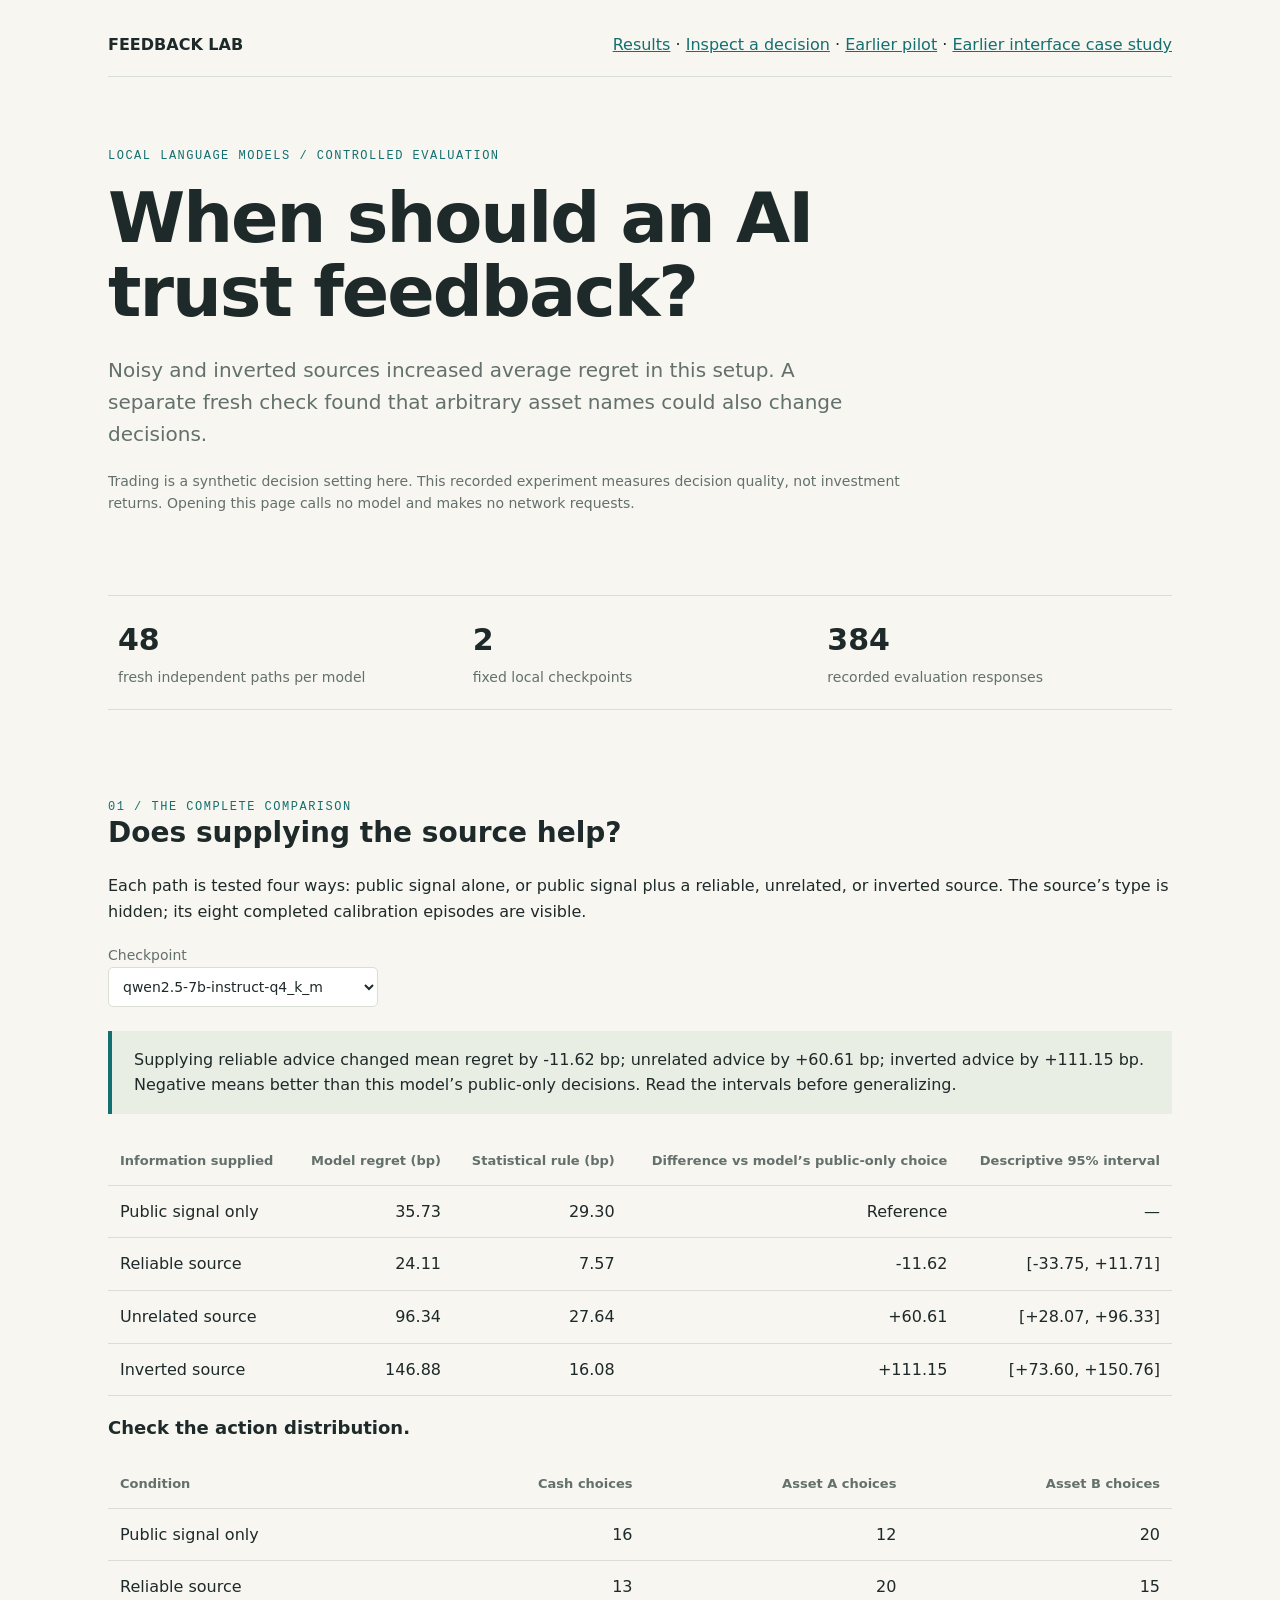
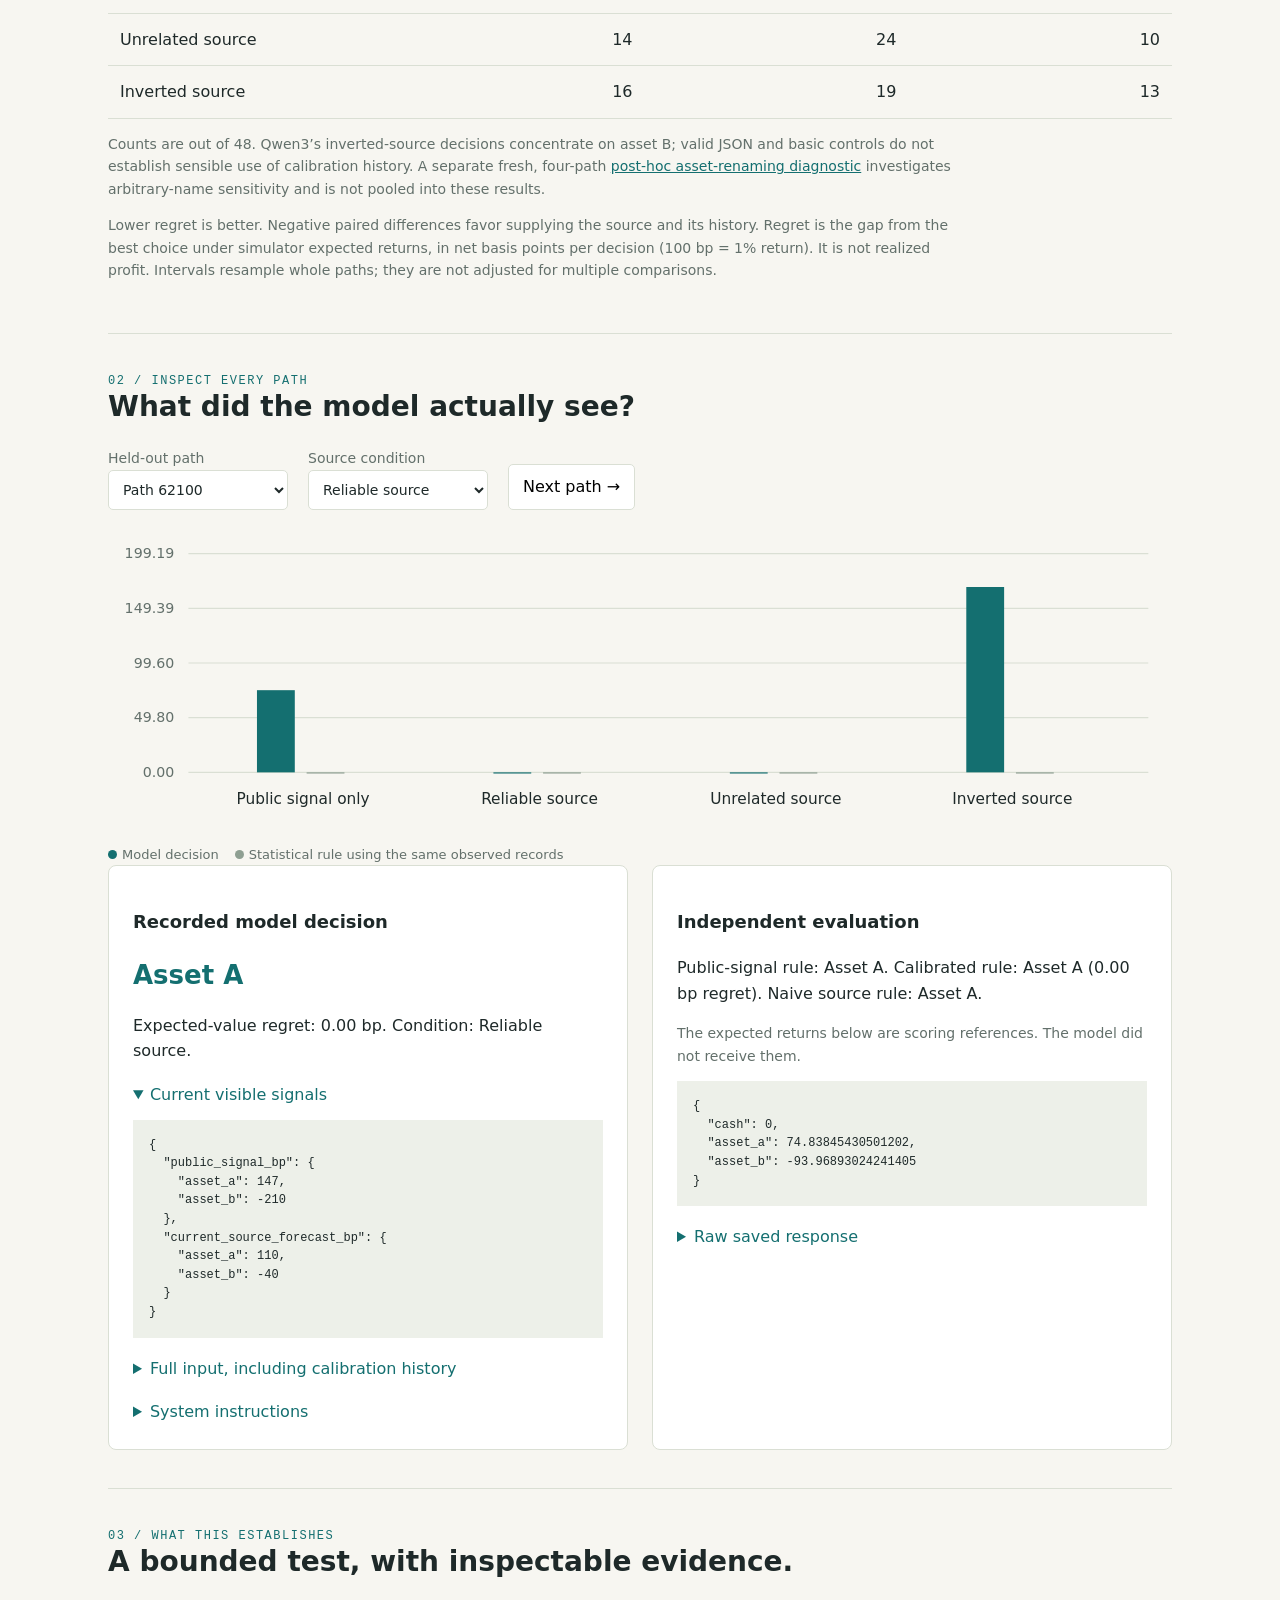
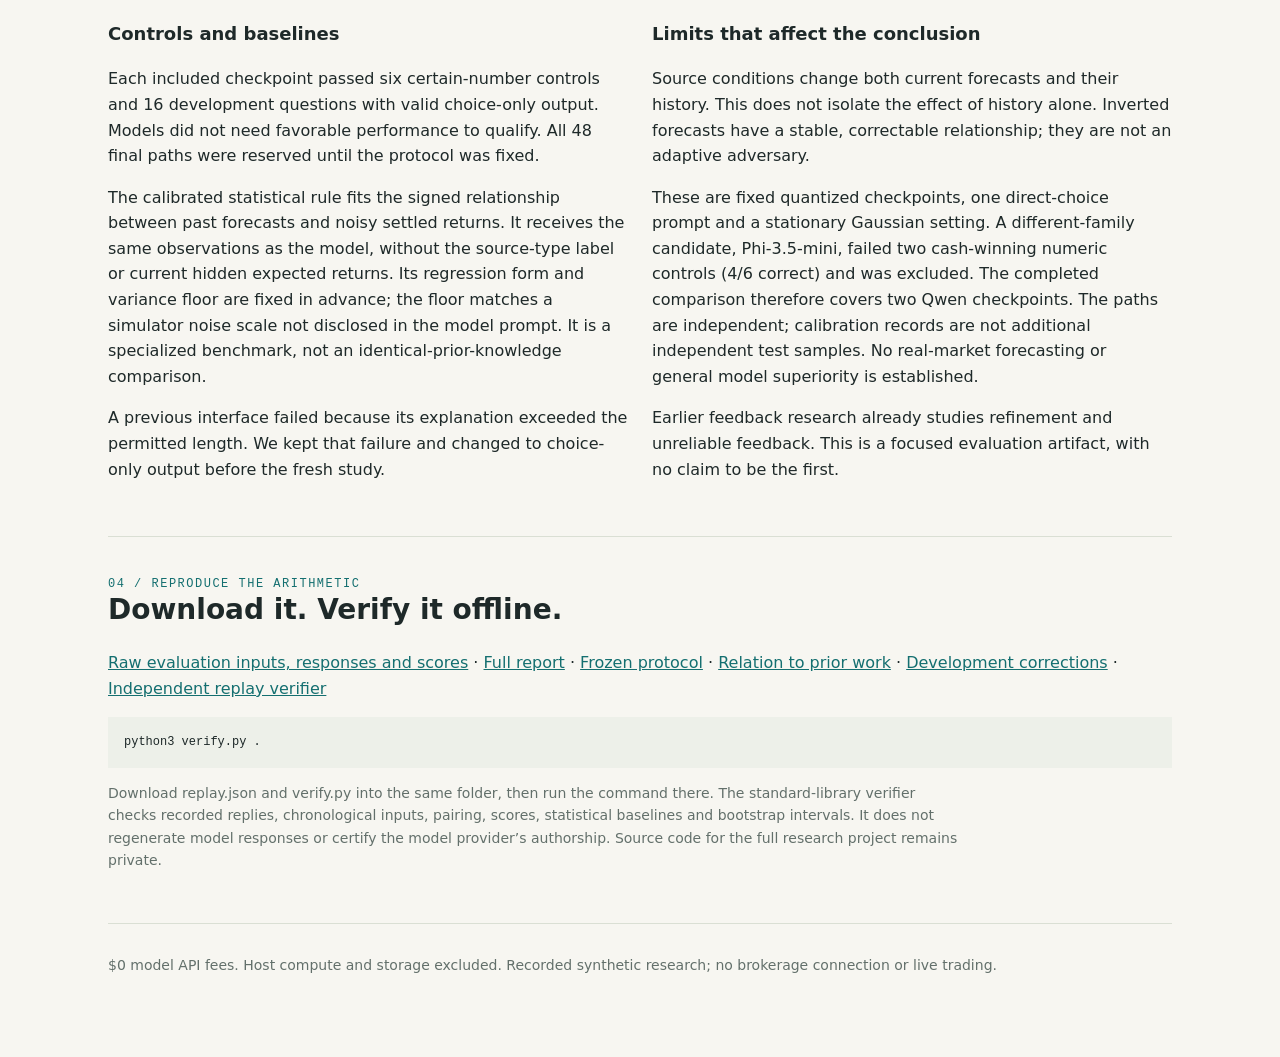
==== commit 123f616d: "Publish audited source-reliability study and label-sensitivity diagnostic" ====
--- a/index.html
+++ b/index.html
@@ -1,91 +1,24 @@
-<!doctype html>
-<html lang="en">
-<head>
-<meta charset="utf-8"><meta name="viewport" content="width=device-width,initial-scale=1">
-<meta name="description" content="Replay an audited six-path AI feedback experiment. Recorded synthetic data; no model or API access required.">
-<meta http-equiv="Content-Security-Policy" content="default-src 'none'; script-src 'unsafe-inline'; style-src 'unsafe-inline'; img-src data:; connect-src 'none'; font-src 'none'; object-src 'none'; base-uri 'none'">
-<title>Evaluating feedback in local language-model decisions</title>
-<style>:root{--ink:#1e2929;--muted:#5f6c69;--paper:#f7f6f1;--line:#dedfd7;--pnl:#a44b27;--expected:#146f70;--accent:#df6032;--soft:#eeeee6;--mono:ui-monospace,SFMono-Regular,Consolas,monospace}*{box-sizing:border-box}html{scroll-behavior:smooth;scroll-padding-top:26px}body{margin:0;background:var(--paper);color:var(--ink);font-family:Arial,Helvetica,sans-serif;font-size:15px;line-height:1.5}a{color:inherit}button,select,input{font:inherit}button,select{cursor:pointer}a:focus-visible,button:focus-visible,select:focus-visible,input:focus-visible,summary:focus-visible{outline:3px solid var(--expected);outline-offset:5px}header{max-width:1320px;margin:auto;padding:28px 48px;display:flex;align-items:center;justify-content:space-between;border-bottom:1px solid var(--line);gap:24px}.brand{display:flex;align-items:center;gap:12px;text-decoration:none;font-size:12px;font-weight:800;letter-spacing:2px}.brand-mark{background:var(--ink);color:var(--paper);font-size:22px;width:38px;height:38px;display:grid;place-content:center;position:relative;letter-spacing:-2px}.brand-mark span{color:#ef9b65;font-size:14px;position:absolute;right:5px;top:0}nav{display:flex;gap:30px;font-size:13px}nav a{text-decoration:none}nav a:hover{color:var(--pnl)}.recorded{font-family:var(--mono);font-size:10px;letter-spacing:1px;display:flex;align-items:center;gap:9px}.status-dot{width:7px;height:7px;background:var(--expected);border-radius:50%}main{max-width:1224px;margin:auto;padding:0 48px}.hero{padding:64px 0 48px}.eyebrow{font-family:var(--mono);font-size:10px;letter-spacing:1.5px;font-weight:500}.hero h1{font-size:clamp(42px,5.3vw,73px);letter-spacing:-3.6px;font-weight:500;line-height:1.03;margin:22px 0 26px;max-width:950px}.hero-bottom{display:flex;justify-content:space-between;align-items:end;gap:30px}.hero p{font-size:17px;line-height:1.6;color:var(--muted);margin:0}.button{display:inline-flex;justify-content:space-between;align-items:center;gap:32px;text-decoration:none;background:var(--ink);color:white;padding:15px 20px;font-size:12px;border:0;border-radius:2px;white-space:nowrap}.button:hover{background:#324442}.button span{font-size:18px}.finding{display:grid;grid-template-columns:1fr 1fr;gap:40px;background:var(--soft);padding:34px 36px;border-top:3px solid var(--accent)}h2{font-weight:500;font-size:30px;line-height:1.2;letter-spacing:-1px;margin:12px 0}.finding h2{font-size:27px}.finding p{font-size:13px;color:var(--muted);max-width:440px;margin:12px 0 0}.outcome-cards{display:grid;grid-template-columns:repeat(3,1fr);align-items:center;gap:20px}.outcome-cards>div{border-left:1px solid #ced1c6;padding-left:22px}.outcome-cards strong{font-size:50px;line-height:1;letter-spacing:-2px;font-weight:500;display:block}.outcome-cards strong span{font-size:19px;color:var(--muted);letter-spacing:0}.outcome-cards>div>span{font-size:11px;display:block;margin-top:13px}.section{padding:64px 0 0}.section-heading{display:flex;justify-content:space-between;align-items:end;gap:20px;margin-bottom:23px}.section-heading h2{margin-bottom:0}.path-controls{display:flex;align-items:center;gap:12px}.path-controls label{font-size:12px;color:var(--muted)}select{background:transparent;padding:9px 32px 9px 11px;border:1px solid #bdc5bf;border-radius:2px;color:var(--ink);max-width:100%}.icon-button{background:transparent;border:1px solid #bdc5bf;width:36px;height:36px;color:var(--ink);font-size:18px;border-radius:2px}.icon-button:hover:not(:disabled){background:var(--soft)}.icon-button:disabled{opacity:.3;cursor:default}.replay-panel{background:#fffef9;border:1px solid var(--line);padding:24px 26px 16px}.chart-heading{display:flex;justify-content:space-between;gap:20px;align-items:start}h3{font-weight:600;font-size:16px;margin:0 0 6px}.chart-heading p,.baseline-block>p{font-size:12px;color:var(--muted);margin:0}.legend{display:flex;gap:16px;flex-wrap:wrap;font-size:10px;color:var(--muted);padding-top:5px}.legend span:before{content:"";display:inline-block;width:15px;height:3px;vertical-align:middle;margin-right:5px;background:var(--muted)}.legend .pnl-key:before{background:var(--pnl)}.legend .expected-key:before{background:var(--expected)}.legend .baseline-key:before{height:0;border-top:2px dashed #85928b;background:none}svg{display:block;width:100%;height:auto;margin-top:15px;overflow:visible}.chart-foot{display:flex;justify-content:space-between;gap:20px;align-items:center;border-top:1px solid var(--line);padding-top:12px;font-size:10px;color:var(--muted)}#path-outcome{font-size:12px;color:var(--ink)}.episode-control{padding:25px 0 18px}.episode-control>div:first-child{display:flex;justify-content:space-between;align-items:center}.episode-control label{font-size:12px}.episode-control strong{margin-left:10px}.pill{font-family:var(--mono);font-size:10px;padding:4px 8px;border:1px solid var(--line);border-radius:3px}.slider-row{display:flex;align-items:center;gap:16px;margin:12px 0}input[type=range]{accent-color:var(--expected);width:100%;min-width:0}.episode-control p{font-size:11px;color:var(--muted);margin:0}.arm-grid{display:grid;grid-template-columns:1fr 1fr;gap:20px}.arm-card{background:#fffef9;border:1px solid var(--line);padding:24px}.pnl-arm{border-top:3px solid var(--pnl)}.expected-arm{border-top:3px solid var(--expected)}.arm-top{display:flex;justify-content:space-between;align-items:center;margin-bottom:9px}.pnl-arm .eyebrow{color:var(--pnl)}.expected-arm .eyebrow{color:var(--expected)}.arm-number{font-family:var(--mono);color:#89938b;font-size:11px}.arm-card h3{font-size:21px;letter-spacing:-.4px;font-weight:500}.arm-description{font-size:12px;color:var(--muted);margin:8px 0 22px}.feedback-box{background:var(--soft);padding:16px;min-height:106px}.feedback-box>span{display:block;font-size:10px;color:var(--muted)}.feedback-box strong{display:block;font-family:var(--mono);font-size:20px;font-weight:500;margin:7px 0}.feedback-box small{font-size:10px;display:block;color:var(--muted)}.choice-line{display:flex;justify-content:space-between;align-items:center;padding:20px 0;border-bottom:1px solid var(--line);font-size:12px}.choice-line strong{font-size:20px;font-weight:500}.mini-stats{display:grid;grid-template-columns:1fr 1fr;padding:18px 0;gap:20px}.mini-stats span{display:block;font-size:10px;color:var(--muted)}.mini-stats strong{font:15px var(--mono);display:block;margin-top:6px}details{border-top:1px solid var(--line);padding:13px 0;font-size:12px}summary{cursor:pointer;color:var(--ink);line-height:1.5}details p{color:var(--muted);font-size:12px;line-height:1.7;white-space:pre-wrap;overflow-wrap:anywhere}pre{background:#f0f1e9;max-height:290px;padding:12px;overflow:auto;white-space:pre-wrap;overflow-wrap:anywhere;font-size:10px;line-height:1.5}.muted{font-size:11px;color:var(--muted)}.table-wrap{overflow:auto;border:1px solid var(--line);background:#fffef9}table{border-collapse:collapse;width:100%;font-size:12px;text-align:left;white-space:nowrap}caption{text-align:left;padding:14px 18px;color:var(--muted);font-size:11px;border-bottom:1px solid var(--line)}th{font-weight:500;font-size:10px;letter-spacing:.3px;background:var(--soft);padding:13px 18px}td{padding:15px 18px;border-top:1px solid var(--line);font-variant-numeric:tabular-nums}tr.selected-row{background:#f0f5ef}.row-button{background:transparent;border:0;padding:0;color:var(--expected);text-decoration:underline;text-underline-offset:3px}.badge{font-size:10px;padding:4px 8px;border-radius:3px;background:#efeee8}.badge.better{background:#e0eee8;color:#235d4f}.badge.worse{background:#f5e3da;color:#8c3f20}.metric-note{font-size:11px;color:var(--muted);max-width:780px;margin-top:14px}.baseline-block{margin-top:32px}.baseline-block .table-wrap{margin-top:15px}.method{display:grid;grid-template-columns:1.15fr 1fr;gap:70px;padding-bottom:64px}.method h2{font-size:36px;margin-bottom:18px}.method p,.method li{font-size:13px;color:var(--muted);line-height:1.7}.method ul{padding-left:18px}.method li{margin-bottom:9px}.evidence-card{background:var(--ink);color:white;padding:30px 32px}.evidence-card>.eyebrow{color:#abbcb4}.audit-stat{display:flex;align-items:center;gap:22px;padding:21px 0;border-bottom:1px solid #41514d}.audit-stat strong{font-size:29px;letter-spacing:-1px;font-weight:500;min-width:114px}.audit-stat span{font-size:11px;line-height:1.6;color:#c3d0c9}.evidence-card p{color:#b7c6be;font-size:11px;margin:20px 0}.button.light{background:var(--paper);color:var(--ink);width:100%;font-size:11px}.button.light:hover{background:#e2e4d8}.text-link{display:block;font-size:11px;color:#d2ded5;margin-top:16px;text-underline-offset:4px}footer{border-top:1px solid var(--line);padding:28px 0 40px;display:flex;justify-content:space-between;align-items:start;gap:30px}footer>span{font:9px var(--mono);letter-spacing:1px;white-space:nowrap}footer p{font-size:10px;color:var(--muted);margin:0;max-width:420px}footer a{font-size:10px;white-space:nowrap;text-underline-offset:3px}@media(max-width:850px){header{padding:22px 25px}main{padding:0 25px}.recorded{display:none}.hero h1{font-size:55px;letter-spacing:-2.7px}.finding{grid-template-columns:1fr;gap:30px}.outcome-cards strong{font-size:40px}.chart-heading{flex-direction:column}.method{gap:30px}.section-heading{align-items:start;flex-direction:column}.path-controls{align-self:stretch;justify-content:space-between}.chart-foot{align-items:start;flex-direction:column;gap:7px}footer{flex-wrap:wrap}.method{grid-template-columns:1fr 1fr}.audit-stat{gap:12px}.audit-stat strong{min-width:90px;font-size:25px}}@media(max-width:580px){header{padding:18px;gap:12px}.brand{font-size:9px;letter-spacing:1px;gap:8px}.brand-mark{width:30px;height:30px;font-size:18px}nav{gap:14px;font-size:10px}main{padding:0 18px}.hero{padding:42px 0 32px}.hero h1{font-size:43px;letter-spacing:-2px}.hero-bottom{align-items:start;flex-direction:column;gap:22px}.hero p{font-size:14px}.finding{padding:24px 20px}.finding h2{font-size:25px}.outcome-cards{gap:10px}.outcome-cards>div{padding-left:13px}.outcome-cards strong{font-size:36px}.outcome-cards>div>span{font-size:10px}.section{padding-top:42px}.arm-grid,.method{grid-template-columns:1fr}.replay-panel{padding:18px 12px}.legend{gap:10px;font-size:9px}.arm-card{padding:20px}.method{gap:25px;padding-bottom:40px}.evidence-card{padding:24px}.method h2{font-size:31px}.section-heading h2{font-size:29px}.path-controls{gap:8px}.path-controls label{font-size:11px}select{font-size:12px;flex:1}.audit-stat strong{min-width:110px}.mini-stats{gap:12px}footer{gap:16px}footer p{order:3;max-width:none}}@media(prefers-reduced-motion:reduce){html{scroll-behavior:auto}}
-
-@media(max-width:580px){header{flex-wrap:wrap}nav{width:100%;justify-content:space-between;gap:10px;font-size:11px}}
-</style>
-</head>
-<body>
-<header><a class="brand" href="#top" aria-label="Feedback Lab home"><span class="brand-mark">F<span>↗</span></span> FEEDBACK LAB</a><nav aria-label="Main navigation"><a href="#replay">Replay</a><a href="#results">Results</a><a href="#method">Method & evidence</a><a href="case-study.html">A failed control</a></nav><span class="recorded"><span class="status-dot"></span> RECORDED PILOT</span></header>
-<main id="top">
-<section class="hero"><div class="eyebrow">LOCAL LANGUAGE MODELS / CONTROLLED EVALUATION</div><h1>Evaluating feedback<br>in local language models.</h1><div class="hero-bottom"><p>Does feedback about decision quality help more than feedback about profit?<br>Synthetic trading is the test setting. Explore a small, mixed result.</p><a class="button" href="#replay">Explore the replay <span aria-hidden="true">↓</span></a></div></section>
-<section class="finding" aria-labelledby="finding-title"><div><span class="eyebrow">WHAT WE OBSERVED</span><h2 id="finding-title">A slight average improvement.<br>Not a general conclusion.</h2><p>Expected-return feedback reduced regret on two paths, increased it on one, and tied on three. Six paths are too few to establish a reliable benefit.</p></div><div class="outcome-cards"><div><strong id="better-count">2<span>/6</span></strong><span>Lower regret</span></div><div><strong id="worse-count">1<span>/6</span></strong><span>Higher regret</span></div><div><strong id="tie-count">3<span>/6</span></strong><span>Tied</span></div></div></section>
-<section id="replay" class="section"><div class="section-heading"><div><span class="eyebrow">01 / LOOK INSIDE A PATH</span><h2>Replay the choices.</h2></div><div class="path-controls"><label for="path-select">Market path</label><select id="path-select"></select><button id="next-path" class="icon-button" aria-label="Next market path">→</button></div></div>
-<div class="replay-panel"><div class="chart-heading"><div><h3>Cumulative expected-value regret</h3><p>Lower is better. Only the eight AI-choice episodes count.</p></div><div class="legend"><span class="pnl-key">Realized feedback</span><span class="expected-key">Expected feedback</span><span class="baseline-key">Signal baseline</span></div></div><svg id="regret-chart" viewBox="0 0 920 260" role="img" aria-label="Cumulative regret comparison for selected market path"></svg><div class="chart-foot"><span id="path-outcome"></span><span>Evaluator scoring uses hidden truth; the AI never sees current truth.</span></div></div>
-<div class="episode-control"><div><label for="episode-slider">Decision episode <strong id="episode-label">3 of 10</strong></label><span id="episode-kind" class="pill">AI choice</span></div><div class="slider-row"><button id="previous-episode" class="icon-button" aria-label="Previous episode">←</button><input id="episode-slider" type="range" min="0" max="9" value="2" aria-label="Decision episode"><button id="next-episode" class="icon-button" aria-label="Next episode">→</button></div><p>Episodes 1–2 are matched assigned trades. Episodes 3–10 are AI choices.</p></div>
-<div class="arm-grid"><article class="arm-card pnl-arm" id="pnl-card"><div class="arm-top"><span class="eyebrow">REALIZED FEEDBACK</span><span class="arm-number">A</span></div><h3>Profit or loss</h3><p class="arm-description">One realized net return from the last chosen action.</p><div class="feedback-box"><span>Feedback available before this choice</span><strong data-field="feedback"></strong><small data-field="feedback-detail"></small></div><div class="choice-line"><span>Recorded action</span><strong data-field="choice"></strong></div><div class="mini-stats"><div><span>Realized episode return</span><strong data-field="return"></strong></div><div><span>Episode EV regret</span><strong data-field="regret"></strong></div></div><details><summary>Read the recorded explanation</summary><p class="rationale" data-field="rationale"></p></details><details><summary>Inspect the exact AI input</summary><pre data-field="input"></pre></details></article>
-<article class="arm-card expected-arm" id="calibrated-card"><div class="arm-top"><span class="eyebrow">EXPECTED FEEDBACK</span><span class="arm-number">B</span></div><h3>Expected decision quality</h3><p class="arm-description">One past expected net return for the last chosen action.</p><div class="feedback-box"><span>Feedback available before this choice</span><strong data-field="feedback"></strong><small data-field="feedback-detail"></small></div><div class="choice-line"><span>Recorded action</span><strong data-field="choice"></strong></div><div class="mini-stats"><div><span>Realized episode return</span><strong data-field="return"></strong></div><div><span>Episode EV regret</span><strong data-field="regret"></strong></div></div><details><summary>Read the recorded explanation</summary><p class="rationale" data-field="rationale"></p></details><details><summary>Inspect the exact AI input</summary><pre data-field="input"></pre></details></article></div>
-</section>
-<section id="results" class="section"><div class="section-heading"><div><span class="eyebrow">02 / EVERY PATH, INCLUDING THE LOSSES</span><h2>The complete result.</h2></div><span class="muted">No path selection or statistical significance claim.</span></div><div class="table-wrap"><table><caption>Eight AI choices per arm on each path; initial assignments excluded.</caption><thead><tr><th scope="col">Path</th><th scope="col">Realized-feedback regret</th><th scope="col">Expected-feedback regret</th><th scope="col">Difference</th><th scope="col">Expected feedback</th></tr></thead><tbody id="path-table"></tbody></table></div><p class="metric-note">Regret is the sum of expected-return gaps against the best feasible choice in each episode. It is not compounded profit or a dollar loss. Negative paired differences favor expected feedback.</p><div class="baseline-block"><h3>How did the simple baselines compare?</h3><p>All policies share the same two assigned trades. Baselines are coded rules, with no AI calls.</p><div class="table-wrap"><table><thead><tr><th scope="col">Policy</th><th scope="col">Mean regret</th><th scope="col">Cash choices / 48</th></tr></thead><tbody id="baseline-table"></tbody></table></div></div></section>
-<section id="method" class="section method"><div><span class="eyebrow">03 / WHAT THIS CAN SUPPORT</span><h2>Inspectable evidence.<br>Bounded claims.</h2><p>This is a saved development experiment, not a live trading app. Opening this page runs no AI and makes no network requests.</p><ul><li>Six independent synthetic paths; one fixed local model.</li><li>Matched prices, public signals, costs, and initial trades.</li><li>Latest-only, selected-action feedback. No current hidden expected values.</li><li>The expected-return label is privileged past simulator information.</li><li>A fixed schema and deterministic mapping handle the three action IDs.</li><li>Risk preferences are not fully specified; regret uses a risk-neutral reference.</li></ul></div><div class="evidence-card"><span class="eyebrow">AUDIT TRAIL</span><div class="audit-stat"><strong>96 / 96</strong><span>valid AI responses in the main batch</span></div><div class="audit-stat"><strong>2,965</strong><span>independent numeric comparisons passed</span></div><div class="audit-stat"><strong>$0</strong><span>model API fees; host compute/storage excluded</span></div><p>The auditor also detected four deliberate corruptions in copied artifacts. Data-only evidence is published; the implementation repository stays private.</p><a class="button light" href="evidence/pilot.tar.gz" download>Download recorded evidence <span aria-hidden="true">↗</span></a><a class="text-link" href="pilot.json" download>Download the replay snapshot ↓</a></div></section>
-<footer><span>FEEDBACK LAB / SYNTHETIC RESEARCH</span><p>A mixed pilot result is a result. No profitability, population-level benefit, or real-market deployment claim.</p><a href="report.md" download>Download full report ↓</a></footer>
-</main>
-<script id="pilot-data" type="application/json">{"format_version":1,"title":"Evaluating feedback in local language-model decisions","study":{"model":"Qwen3-4B-Instruct-2507","quantization":"Q4_K_M","publisher":"unsloth/Qwen3-4B-Instruct-2507-GGUF","model_revision":"a06e946bb6b655725eafa393f4a9745d460374c9","model_sha256":"3605803b982cb64aead44f6c1b2ae36e3acdb41d8e46c8a94c6533bc4c67e597","execution_commit":"9233e41b2fe70d151282f2346190639b4d279cd6","system_prompt":"You are a synthetic paper-trading decision agent. First explain the supplied evidence briefly in rationale, then choose exactly cash, asset_a or asset_b. Cash means no investment; an asset means full investment in that asset. All episodes begin in cash. Orders fill on the next bar and liquidate on the following bar. Fees are 5 basis points and adverse slippage 5 basis points on EACH buy and sell. For task known_values_control ONLY, choose the option with the largest provided certain net_value, including cash zero. Control net_value numbers already include costs; do not subtract fees again in controls. For task market_decision the current expected returns are UNKNOWN. Public signals are noisy estimates, not guaranteed profits. Use public observations and the latest completed feedback to choose for the NEXT episode; regimes may change. Feedback is only about the last executed option. realized_net_return is a noisy realized outcome; expected_net_return is the simulator expected net return for that past choice, not a future guarantee. No feedback for unchosen options is supplied. Return-like displayed numbers are integer microreturn units (1000000 units = return 1); prices are prices, not returns. Cash net return is zero. Compare relevant evidence before committing to a choice. Do not invent missing current expected values or claim to know future prices. Return only JSON with rationale first and choice second. No weights, copied values, forecasts, strategy names or collaboration.","schema":{"additionalProperties":false,"properties":{"choice":{"enum":["cash","asset_a","asset_b"],"title":"Choice","type":"string"},"rationale":{"maxLength":600,"minLength":1,"title":"Rationale","type":"string"}},"required":["rationale","choice"],"title":"MarketChoice","type":"object"},"design":{"exploration_episodes":2,"fee_bps":5,"initial_cash":10000,"market":{"assets":2,"correlation":0.3,"heavy_tails":false,"mean":0.012,"regime":"abrupt","rounds":10,"sigma":0.04,"signal_noise":0.02,"varying_volatility":false},"max_requests":96,"primary":"model_phase_ev_regret","seeds":[1802,1803,1804,1805,1806,1807],"slippage_bps":5},"unit":"integer_microreturn","prompt_version":"native-feedback-v1","market_prices_provenance":"Regenerated from recorded seeds using unchanged provider and pinned dependencies; verified against saved causal inputs and returns."},"audit":{"arithmetic_comparisons":2965,"max_absolute_error":1.6370904631912708e-11,"numeric_tolerance":1e-09,"invalid_responses":0,"main_requests":96,"model_api_cost":0,"host_cost_excluded":true,"tamper_probes":[{"probe":"equity_corruption","detected":true},{"probe":"wrong_feedback_value","detected":true},{"probe":"hidden_expected_values","detected":true},{"probe":"missing_response","detected":true}]},"evidence_sha256":"895ef96e3ae6e3ee62ab0ceb73174241cb7f32e2d823be7af23690ab22dede1b","paths":[{"seed":1802,"market_prices":[[100.0,100.0],[103.3979247915189,95.22634475875553],[106.97308308623319,89.91947009284125],[103.5575668431171,84.1303069149059],[109.17801210909637,86.86399784415482],[110.86408322116634,86.55974412014604],[105.75251123027742,86.6358223621971],[108.46944727929385,93.53678075045127],[105.14936346993314,91.51806561862477],[110.93180568916038,88.77926862895696],[106.3153141973804,88.60048007277436],[103.58498248230434,94.43436358052735],[105.72255472682657,95.95356322654173],[105.64836579129901,97.57691888460283],[104.41554534577642,94.28933838550455],[98.81540488734241,95.18891950613896],[92.49875850559835,99.7912165462157],[93.34046700503934,95.26667883160454],[95.696111096673,99.28759334518016],[92.92135595982354,101.2210923812203],[98.25848333980721,103.72733044047509]],"runs":{"pnl":{"episodes":[{"episode":0,"decision_time":0,"execution_time":1,"outcome_time":2,"weights":[1.0,0.0],"equity":10325.096066265662,"realized_return":0.03250960662656621,"expected_return":0.009978021978022111,"oracle_expected_return":0.009978021978022111,"regret":0.0,"costs":20.32544148777342,"turnover":2.032544148777342,"validation_failure":null,"rationale":"Assigned matched exploration.","feedback":null,"feedback_source":null,"source":"assigned_exploration","usage":{"api_cost":0,"calls":0,"input_tokens":0,"output_tokens":0,"provider_total_tokens":0,"serial_seconds":0,"unattributed_tokens":0,"wall_seconds":0},"request_user":null,"raw_reply":null,"response_id":null},{"episode":1,"decision_time":2,"execution_time":3,"outcome_time":4,"weights":[0.0,1.0],"equity":10639.295029168623,"realized_return":0.030430609157189092,"expected_return":-0.013974025974025861,"oracle_expected_return":0.009978021978022111,"regret":0.023952047952047972,"costs":20.964726259123456,"turnover":2.030463070229417,"validation_failure":null,"rationale":"Assigned matched exploration.","feedback":{"completed_episode":0,"executed_option":"asset_a","feedback_type":"realized_net_return","outcome_time":2,"reported_return_micro":32510},"feedback_source":{"completed_episode":0,"executed_option":"asset_a","feedback_type":"realized_net_return","outcome_time":2,"raw_return":0.03250960662656621,"reported_return_micro":32510},"source":"assigned_exploration","usage":{"api_cost":0,"calls":0,"input_tokens":0,"output_tokens":0,"provider_total_tokens":0,"serial_seconds":0,"unattributed_tokens":0,"wall_seconds":0},"request_user":null,"raw_reply":null,"response_id":null},{"episode":2,"decision_time":4,"execution_time":5,"outcome_time":6,"weights":[1.0,0.0],"equity":10128.47550000951,"realized_return":-0.04801253539437089,"expected_return":0.009978021978022111,"oracle_expected_return":0.009978021978022111,"regret":0.0,"costs":20.767280476929457,"turnover":1.951941404011639,"validation_failure":null,"rationale":"The public signals indicate a strong negative signal for asset_b (-13996 microreturn units) and a positive signal for asset_a (10416 microreturn units). The latest feedback shows that the previous investment in asset_b resulted in a realized net return of 30,431 microreturn units, which is positive. However, this outcome is based on a past regime and may not reflect current conditions. The current prices show a fluctuating trend: asset_a prices have risen from 100 to 109.18, indicating potential upward momentum, while asset_b prices have declined from 100 to 84.13, suggesting downward pressure","feedback":{"completed_episode":1,"executed_option":"asset_b","feedback_type":"realized_net_return","outcome_time":4,"reported_return_micro":30431},"feedback_source":{"completed_episode":1,"executed_option":"asset_b","feedback_type":"realized_net_return","outcome_time":4,"raw_return":0.030430609157189092,"reported_return_micro":30431},"source":"model","usage":{"api_cost":0.0,"calls":1,"input_tokens":611,"output_tokens":160,"provider_total_tokens":771,"serial_seconds":19.061104471998988,"unattributed_tokens":0,"wall_seconds":19.061104471998988},"request_user":{"task":"market_decision","public_observation":{"time":4,"prices":[[100.0,100.0],[103.3979247915189,95.22634475875553],[106.97308308623319,89.91947009284125],[103.5575668431171,84.1303069149059],[109.17801210909637,86.86399784415482]],"public_signals_micro":{"asset_a":10416,"asset_b":-13996},"volatility_micro":45626,"information_id":"synthetic-v1:public:t=4"},"available_options":["cash","asset_a","asset_b"],"latest_completed_feedback":{"completed_episode":1,"outcome_time":4,"executed_option":"asset_b","feedback_type":"realized_net_return","reported_return_micro":30431}},"raw_reply":"{\n  \"rationale\": \"The public signals indicate a strong negative signal for asset_b (-13996 microreturn units) and a positive signal for asset_a (10416 microreturn units). The latest feedback shows that the previous investment in asset_b resulted in a realized net return of 30,431 microreturn units, which is positive. However, this outcome is based on a past regime and may not reflect current conditions. The current prices show a fluctuating trend: asset_a prices have risen from 100 to 109.18, indicating potential upward momentum, while asset_b prices have declined from 100 to 84.13, suggesting downward pressure\", \"choice\": \"asset_a\"\n}","response_id":"chatcmpl-tCXB7UWUW2HMq3tChTwjIgihYaS7RiNd"},{"episode":3,"decision_time":6,"execution_time":7,"outcome_time":8,"weights":[0.0,1.0],"equity":9890.082308355835,"realized_return":-0.0235369273148216,"expected_return":-0.013974025974025861,"oracle_expected_return":0.009978021978022111,"regret":0.023952047952047972,"costs":20.018339433513127,"turnover":1.9764415121993757,"validation_failure":null,"rationale":"The public signals indicate negative returns for both asset_a (-9985) and asset_b (-8405), suggesting both assets are currently underperforming. However, asset_b has a less negative signal than asset_a, implying it may be relatively more stable or less risky. The latest feedback shows that the previous investment in asset_a resulted in a realized net return of -48,013 microunits, which is a significant loss. Given that the public signals are noisy and the realized return on asset_a was negative, and considering that asset_b has a less negative signal, it is more prudent to avoid the high-risk,","feedback":{"completed_episode":2,"executed_option":"asset_a","feedback_type":"realized_net_return","outcome_time":6,"reported_return_micro":-48013},"feedback_source":{"completed_episode":2,"executed_option":"asset_a","feedback_type":"realized_net_return","outcome_time":6,"raw_return":-0.04801253539437089,"reported_return_micro":-48013},"source":"model","usage":{"api_cost":0.0,"calls":1,"input_tokens":686,"output_tokens":147,"provider_total_tokens":833,"serial_seconds":18.12990759400418,"unattributed_tokens":0,"wall_seconds":18.12990759400418},"request_user":{"task":"market_decision","public_observation":{"time":6,"prices":[[100.0,100.0],[103.3979247915189,95.22634475875553],[106.97308308623319,89.91947009284125],[103.5575668431171,84.1303069149059],[109.17801210909637,86.86399784415482],[110.86408322116634,86.55974412014604],[105.75251123027742,86.6358223621971]],"public_signals_micro":{"asset_a":-9985,"asset_b":-8405},"volatility_micro":39554,"information_id":"synthetic-v1:public:t=6"},"available_options":["cash","asset_a","asset_b"],"latest_completed_feedback":{"completed_episode":2,"outcome_time":6,"executed_option":"asset_a","feedback_type":"realized_net_return","reported_return_micro":-48013}},"raw_reply":"{\n  \"rationale\": \"The public signals indicate negative returns for both asset_a (-9985) and asset_b (-8405), suggesting both assets are currently underperforming. However, asset_b has a less negative signal than asset_a, implying it may be relatively more stable or less risky. The latest feedback shows that the previous investment in asset_a resulted in a realized net return of -48,013 microunits, which is a significant loss. Given that the public signals are noisy and the realized return on asset_a was negative, and considering that asset_b has a less negative signal, it is more prudent to avoid the high-risk,\", \"choice\": \"asset_b\"\n}","response_id":"chatcmpl-69zu7wqATXhrP96K4xop3z4DGjx3MmpC"},{"episode":4,"decision_time":8,"execution_time":9,"outcome_time":10,"weights":[1.0,0.0],"equity":9459.562728192595,"realized_return":-0.043530434504018944,"expected_return":0.009978021978022111,"oracle_expected_return":0.009978021978022111,"regret":0.0,"costs":19.34923386620214,"turnover":1.9564279914894687,"validation_failure":null,"rationale":"The public signal for asset_a is positive (21928 microreturn units), indicating a favorable outlook, while the signal for asset_b is negative (-16407), suggesting a poor expectation. The latest feedback shows that investing in asset_b resulted in a realized net return of -23,537 microunits, which is worse than the signal suggests, indicating poor performance. Although the signal for asset_b is negative, the realized return is more negative than the signal implies, suggesting it is a high-risk, low-reward option. Asset_a has a strong positive signal and no adverse feedback from prior execution.","feedback":{"completed_episode":3,"executed_option":"asset_b","feedback_type":"realized_net_return","outcome_time":8,"reported_return_micro":-23537},"feedback_source":{"completed_episode":3,"executed_option":"asset_b","feedback_type":"realized_net_return","outcome_time":8,"raw_return":-0.0235369273148216,"reported_return_micro":-23537},"source":"model","usage":{"api_cost":0.0,"calls":1,"input_tokens":766,"output_tokens":147,"provider_total_tokens":913,"serial_seconds":19.281667878007283,"unattributed_tokens":0,"wall_seconds":19.281667878007283},"request_user":{"task":"market_decision","public_observation":{"time":8,"prices":[[100.0,100.0],[103.3979247915189,95.22634475875553],[106.97308308623319,89.91947009284125],[103.5575668431171,84.1303069149059],[109.17801210909637,86.86399784415482],[110.86408322116634,86.55974412014604],[105.75251123027742,86.6358223621971],[108.46944727929385,93.53678075045127],[105.14936346993314,91.51806561862477]],"public_signals_micro":{"asset_a":21928,"asset_b":-16407},"volatility_micro":41569,"information_id":"synthetic-v1:public:t=8"},"available_options":["cash","asset_a","asset_b"],"latest_completed_feedback":{"completed_episode":3,"outcome_time":8,"executed_option":"asset_b","feedback_type":"realized_net_return","reported_return_micro":-23537}},"raw_reply":"{\n  \"rationale\": \"The public signal for asset_a is positive (21928 microreturn units), indicating a favorable outlook, while the signal for asset_b is negative (-16407), suggesting a poor expectation. The latest feedback shows that investing in asset_b resulted in a realized net return of -23,537 microunits, which is worse than the signal suggests, indicating poor performance. Although the signal for asset_b is negative, the realized return is more negative than the signal implies, suggesting it is a high-risk, low-reward option. Asset_a has a strong positive signal and no adverse feedback from prior execution.\",\n  \"choice\": \"asset_a\"\n}","response_id":"chatcmpl-OQcZtv90YaLNTCNouvAgtheNSH0HgKXl"},{"episode":5,"decision_time":10,"execution_time":11,"outcome_time":12,"weights":[0.0,1.0],"equity":9592.537843556183,"realized_return":0.01405721587608677,"expected_return":0.009978021978022111,"oracle_expected_return":0.009978021978022111,"regret":0.0,"costs":19.05225259911674,"turnover":2.0140732871652496,"validation_failure":null,"rationale":"The public signal for asset_a is strongly negative (-48,744 microunits), indicating a poor expected return, while asset_b has a positive signal (20,921 microunits), suggesting a favorable outlook. The latest feedback shows that the previous investment in asset_a resulted in a realized net return of -43,530 microunits, which aligns with the negative signal and confirms poor performance. Given that the current public signal for asset_b is positive and the previous investment in asset_a was unprofitable, shifting to asset_b is a rational market decision. Although the signals are noisy, the trend\u2014","feedback":{"completed_episode":4,"executed_option":"asset_a","feedback_type":"realized_net_return","outcome_time":10,"reported_return_micro":-43530},"feedback_source":{"completed_episode":4,"executed_option":"asset_a","feedback_type":"realized_net_return","outcome_time":10,"raw_return":-0.043530434504018944,"reported_return_micro":-43530},"source":"model","usage":{"api_cost":0.0,"calls":1,"input_tokens":846,"output_tokens":148,"provider_total_tokens":994,"serial_seconds":20.70571859998745,"unattributed_tokens":0,"wall_seconds":20.70571859998745},"request_user":{"task":"market_decision","public_observation":{"time":10,"prices":[[100.0,100.0],[103.3979247915189,95.22634475875553],[106.97308308623319,89.91947009284125],[103.5575668431171,84.1303069149059],[109.17801210909637,86.86399784415482],[110.86408322116634,86.55974412014604],[105.75251123027742,86.6358223621971],[108.46944727929385,93.53678075045127],[105.14936346993314,91.51806561862477],[110.93180568916038,88.77926862895696],[106.3153141973804,88.60048007277436]],"public_signals_micro":{"asset_a":-48744,"asset_b":20921},"volatility_micro":40773,"information_id":"synthetic-v1:public:t=10"},"available_options":["cash","asset_a","asset_b"],"latest_completed_feedback":{"completed_episode":4,"outcome_time":10,"executed_option":"asset_a","feedback_type":"realized_net_return","reported_return_micro":-43530}},"raw_reply":"{\n  \"rationale\": \"The public signal for asset_a is strongly negative (-48,744 microunits), indicating a poor expected return, while asset_b has a positive signal (20,921 microunits), suggesting a favorable outlook. The latest feedback shows that the previous investment in asset_a resulted in a realized net return of -43,530 microunits, which aligns with the negative signal and confirms poor performance. Given that the current public signal for asset_b is positive and the previous investment in asset_a was unprofitable, shifting to asset_b is a rational market decision. Although the signals are noisy, the trend\u2014\",\n  \"choice\": \"asset_b\"\n}","response_id":"chatcmpl-RgXaxkAP5L2HL5SSWGaPE4lpLpJLSUxc"},{"episode":6,"decision_time":12,"execution_time":13,"outcome_time":14,"weights":[1.0,0.0],"equity":9461.65938087605,"realized_return":-0.013643778613607549,"expected_return":-0.013974025974025861,"oracle_expected_return":0.009978021978022111,"regret":0.023952047952047972,"costs":19.05408540005496,"turnover":1.9863445639523418,"validation_failure":null,"rationale":"The public signals indicate a strong positive signal for asset_a (14316 microunits) and a negative signal for asset_b (-16125 microunits). The realized net return from the last executed option (asset_b) was 14057 microunits, which is positive despite the negative signal. This suggests that the signal may be noisy or that the market regime has shifted. However, the current public signal for asset_a is clearly positive and significantly stronger than the negative signal for asset_b. Given that the latest feedback was positive for asset_b, but its signal was negative, and asset_a has a strong, un","feedback":{"completed_episode":5,"executed_option":"asset_b","feedback_type":"realized_net_return","outcome_time":12,"reported_return_micro":14057},"feedback_source":{"completed_episode":5,"executed_option":"asset_b","feedback_type":"realized_net_return","outcome_time":12,"raw_return":0.01405721587608677,"reported_return_micro":14057},"source":"model","usage":{"api_cost":0.0,"calls":1,"input_tokens":924,"output_tokens":150,"provider_total_tokens":1074,"serial_seconds":22.178887775022304,"unattributed_tokens":0,"wall_seconds":22.178887775022304},"request_user":{"task":"market_decision","public_observation":{"time":12,"prices":[[100.0,100.0],[103.3979247915189,95.22634475875553],[106.97308308623319,89.91947009284125],[103.5575668431171,84.1303069149059],[109.17801210909637,86.86399784415482],[110.86408322116634,86.55974412014604],[105.75251123027742,86.6358223621971],[108.46944727929385,93.53678075045127],[105.14936346993314,91.51806561862477],[110.93180568916038,88.77926862895696],[106.3153141973804,88.60048007277436],[103.58498248230434,94.43436358052735],[105.72255472682657,95.95356322654173]],"public_signals_micro":{"asset_a":14316,"asset_b":-16125},"volatility_micro":40298,"information_id":"synthetic-v1:public:t=12"},"available_options":["cash","asset_a","asset_b"],"latest_completed_feedback":{"completed_episode":5,"outcome_time":12,"executed_option":"asset_b","feedback_type":"realized_net_return","reported_return_micro":14057}},"raw_reply":"{\n  \"rationale\": \"The public signals indicate a strong positive signal for asset_a (14316 microunits) and a negative signal for asset_b (-16125 microunits). The realized net return from the last executed option (asset_b) was 14057 microunits, which is positive despite the negative signal. This suggests that the signal may be noisy or that the market regime has shifted. However, the current public signal for asset_a is clearly positive and significantly stronger than the negative signal for asset_b. Given that the latest feedback was positive for asset_b, but its signal was negative, and asset_a has a strong, un\",\n  \"choice\": \"asset_a\"\n}","response_id":"chatcmpl-FupP9a7itP7Hplmtw1JLDA7VYrJXzbqn"},{"episode":7,"decision_time":14,"execution_time":15,"outcome_time":16,"weights":[0.0,1.0],"equity":9899.303517117267,"realized_return":0.046254480173508083,"expected_return":0.009978021978022111,"oracle_expected_return":0.009978021978022111,"regret":0.0,"costs":19.36141990354949,"turnover":2.0463027809564616,"validation_failure":null,"rationale":"The public signal for asset_a is strongly negative (-17838 microunits), indicating a significant expected loss, while the signal for asset_b is positive (9345 microunits), suggesting a potential gain. The latest feedback confirms that the previous investment in asset_a resulted in a realized net return of -13644 microunits, which aligns with the negative signal and validates the poor performance of asset_a. Although the public signals are noisy, the consistency between the signal and the realized outcome supports the conclusion that asset_a is not a viable option. Asset_b, despite its weaker (","feedback":{"completed_episode":6,"executed_option":"asset_a","feedback_type":"realized_net_return","outcome_time":14,"reported_return_micro":-13644},"feedback_source":{"completed_episode":6,"executed_option":"asset_a","feedback_type":"realized_net_return","outcome_time":14,"raw_return":-0.013643778613607549,"reported_return_micro":-13644},"source":"model","usage":{"api_cost":0.0,"calls":1,"input_tokens":1001,"output_tokens":140,"provider_total_tokens":1141,"serial_seconds":22.854871302988613,"unattributed_tokens":0,"wall_seconds":22.854871302988613},"request_user":{"task":"market_decision","public_observation":{"time":14,"prices":[[100.0,100.0],[103.3979247915189,95.22634475875553],[106.97308308623319,89.91947009284125],[103.5575668431171,84.1303069149059],[109.17801210909637,86.86399784415482],[110.86408322116634,86.55974412014604],[105.75251123027742,86.6358223621971],[108.46944727929385,93.53678075045127],[105.14936346993314,91.51806561862477],[110.93180568916038,88.77926862895696],[106.3153141973804,88.60048007277436],[103.58498248230434,94.43436358052735],[105.72255472682657,95.95356322654173],[105.64836579129901,97.57691888460283],[104.41554534577642,94.28933838550455]],"public_signals_micro":{"asset_a":-17838,"asset_b":9345},"volatility_micro":38069,"information_id":"synthetic-v1:public:t=14"},"available_options":["cash","asset_a","asset_b"],"latest_completed_feedback":{"completed_episode":6,"outcome_time":14,"executed_option":"asset_a","feedback_type":"realized_net_return","reported_return_micro":-13644}},"raw_reply":"{\n  \"rationale\": \"The public signal for asset_a is strongly negative (-17838 microunits), indicating a significant expected loss, while the signal for asset_b is positive (9345 microunits), suggesting a potential gain. The latest feedback confirms that the previous investment in asset_a resulted in a realized net return of -13644 microunits, which aligns with the negative signal and validates the poor performance of asset_a. Although the public signals are noisy, the consistency between the signal and the realized outcome supports the conclusion that asset_a is not a viable option. Asset_b, despite its weaker (\", \"choice\": \"asset_b\" }","response_id":"chatcmpl-LIx0m1Px2RpjaD5bHJYcpIL9ZE9nwInO"},{"episode":8,"decision_time":16,"execution_time":17,"outcome_time":18,"weights":[0.0,1.0],"equity":10296.509144505519,"realized_return":0.04012460338259438,"expected_return":0.009978021978022111,"oracle_expected_return":0.009978021978022111,"regret":0.0,"costs":20.196230063480243,"turnover":2.040166768152745,"validation_failure":null,"rationale":"The public signal for asset_b is strongly positive at 28,799 microreturn units, while asset_a's signal is negative at -14,177. This indicates that asset_b is currently favored by the public signal. The latest feedback confirms that the previous investment in asset_b resulted in a realized net return of 46,254 microunits, which is a positive outcome. Although volatility is present (39,479 microunits), the signal strength and realized return suggest that asset_b has performed well in the recent period. Given that the decision is for the next episode and public signals are noisy but informative,\u4e14","feedback":{"completed_episode":7,"executed_option":"asset_b","feedback_type":"realized_net_return","outcome_time":16,"reported_return_micro":46254},"feedback_source":{"completed_episode":7,"executed_option":"asset_b","feedback_type":"realized_net_return","outcome_time":16,"raw_return":0.046254480173508083,"reported_return_micro":46254},"source":"model","usage":{"api_cost":0.0,"calls":1,"input_tokens":1077,"output_tokens":153,"provider_total_tokens":1230,"serial_seconds":25.860215182008687,"unattributed_tokens":0,"wall_seconds":25.860215182008687},"request_user":{"task":"market_decision","public_observation":{"time":16,"prices":[[100.0,100.0],[103.3979247915189,95.22634475875553],[106.97308308623319,89.91947009284125],[103.5575668431171,84.1303069149059],[109.17801210909637,86.86399784415482],[110.86408322116634,86.55974412014604],[105.75251123027742,86.6358223621971],[108.46944727929385,93.53678075045127],[105.14936346993314,91.51806561862477],[110.93180568916038,88.77926862895696],[106.3153141973804,88.60048007277436],[103.58498248230434,94.43436358052735],[105.72255472682657,95.95356322654173],[105.64836579129901,97.57691888460283],[104.41554534577642,94.28933838550455],[98.81540488734241,95.18891950613896],[92.49875850559835,99.7912165462157]],"public_signals_micro":{"asset_a":-14177,"asset_b":28799},"volatility_micro":39479,"information_id":"synthetic-v1:public:t=16"},"available_options":["cash","asset_a","asset_b"],"latest_completed_feedback":{"completed_episode":7,"outcome_time":16,"executed_option":"asset_b","feedback_type":"realized_net_return","reported_return_micro":46254}},"raw_reply":"{\n  \"rationale\": \"The public signal for asset_b is strongly positive at 28,799 microreturn units, while asset_a's signal is negative at -14,177. This indicates that asset_b is currently favored by the public signal. The latest feedback confirms that the previous investment in asset_b resulted in a realized net return of 46,254 microunits, which is a positive outcome. Although volatility is present (39,479 microunits), the signal strength and realized return suggest that asset_b has performed well in the recent period. Given that the decision is for the next episode and public signals are noisy but informative,\u4e14\",\n  \"choice\": \"asset_b\"\n}","response_id":"chatcmpl-vJIL7Yt2Jw1yNiNlCuSSOGZWiimTe83G"},{"episode":9,"decision_time":18,"execution_time":19,"outcome_time":20,"weights":[0.0,1.0],"equity":10530.369278303811,"realized_return":0.022712565056389744,"expected_return":0.009978021978022111,"oracle_expected_return":0.009978021978022111,"regret":0.0,"costs":20.82713311007626,"turnover":2.0227373003587474,"validation_failure":null,"rationale":"The public signals indicate a strong positive signal for asset_b (18,514 microreturn units) compared to asset_a (9,652), suggesting higher expected return potential. The latest feedback from the previous episode (episode 8) shows a realized net return of 40,125 microunits when asset_b was chosen, indicating that the investment in asset_b has historically delivered positive results. Although the prices of both assets are volatile and show fluctuation, the signal strength and historical performance point to asset_b as the more favorable option. The volatility (38,913 microunits) is high, but it\u00e2","feedback":{"completed_episode":8,"executed_option":"asset_b","feedback_type":"realized_net_return","outcome_time":18,"reported_return_micro":40125},"feedback_source":{"completed_episode":8,"executed_option":"asset_b","feedback_type":"realized_net_return","outcome_time":18,"raw_return":0.04012460338259438,"reported_return_micro":40125},"source":"model","usage":{"api_cost":0.0,"calls":1,"input_tokens":1150,"output_tokens":149,"provider_total_tokens":1299,"serial_seconds":26.73913727499894,"unattributed_tokens":0,"wall_seconds":26.73913727499894},"request_user":{"task":"market_decision","public_observation":{"time":18,"prices":[[100.0,100.0],[103.3979247915189,95.22634475875553],[106.97308308623319,89.91947009284125],[103.5575668431171,84.1303069149059],[109.17801210909637,86.86399784415482],[110.86408322116634,86.55974412014604],[105.75251123027742,86.6358223621971],[108.46944727929385,93.53678075045127],[105.14936346993314,91.51806561862477],[110.93180568916038,88.77926862895696],[106.3153141973804,88.60048007277436],[103.58498248230434,94.43436358052735],[105.72255472682657,95.95356322654173],[105.64836579129901,97.57691888460283],[104.41554534577642,94.28933838550455],[98.81540488734241,95.18891950613896],[92.49875850559835,99.7912165462157],[93.34046700503934,95.26667883160454],[95.696111096673,99.28759334518016]],"public_signals_micro":{"asset_a":9652,"asset_b":18514},"volatility_micro":38913,"information_id":"synthetic-v1:public:t=18"},"available_options":["cash","asset_a","asset_b"],"latest_completed_feedback":{"completed_episode":8,"outcome_time":18,"executed_option":"asset_b","feedback_type":"realized_net_return","reported_return_micro":40125}},"raw_reply":"{\n  \"rationale\": \"The public signals indicate a strong positive signal for asset_b (18,514 microreturn units) compared to asset_a (9,652), suggesting higher expected return potential. The latest feedback from the previous episode (episode 8) shows a realized net return of 40,125 microunits when asset_b was chosen, indicating that the investment in asset_b has historically delivered positive results. Although the prices of both assets are volatile and show fluctuation, the signal strength and historical performance point to asset_b as the more favorable option. The volatility (38,913 microunits) is high, but it\u00e2\",\"choice\": \"asset_b\"\n}","response_id":"chatcmpl-5tYuAdavzvGfVHBNpBZz3VG38XyZdWSO"}],"equity":[10000.0,10325.096066265662,10639.295029168623,10128.47550000951,9890.082308355835,9459.562728192595,9592.537843556183,9461.65938087605,9899.303517117267,10296.509144505519,10530.369278303811]},"calibrated":{"episodes":[{"episode":0,"decision_time":0,"execution_time":1,"outcome_time":2,"weights":[1.0,0.0],"equity":10325.096066265662,"realized_return":0.03250960662656621,"expected_return":0.009978021978022111,"oracle_expected_return":0.009978021978022111,"regret":0.0,"costs":20.32544148777342,"turnover":2.032544148777342,"validation_failure":null,"rationale":"Assigned matched exploration.","feedback":null,"feedback_source":null,"source":"assigned_exploration","usage":{"api_cost":0,"calls":0,"input_tokens":0,"output_tokens":0,"provider_total_tokens":0,"serial_seconds":0,"unattributed_tokens":0,"wall_seconds":0},"request_user":null,"raw_reply":null,"response_id":null},{"episode":1,"decision_time":2,"execution_time":3,"outcome_time":4,"weights":[0.0,1.0],"equity":10639.295029168623,"realized_return":0.030430609157189092,"expected_return":-0.013974025974025861,"oracle_expected_return":0.009978021978022111,"regret":0.023952047952047972,"costs":20.964726259123456,"turnover":2.030463070229417,"validation_failure":null,"rationale":"Assigned matched exploration.","feedback":{"completed_episode":0,"executed_option":"asset_a","feedback_type":"expected_net_return","outcome_time":2,"reported_return_micro":9978},"feedback_source":{"completed_episode":0,"executed_option":"asset_a","feedback_type":"expected_net_return","outcome_time":2,"raw_return":0.009978021978022111,"reported_return_micro":9978},"source":"assigned_exploration","usage":{"api_cost":0,"calls":0,"input_tokens":0,"output_tokens":0,"provider_total_tokens":0,"serial_seconds":0,"unattributed_tokens":0,"wall_seconds":0},"request_user":null,"raw_reply":null,"response_id":null},{"episode":2,"decision_time":4,"execution_time":5,"outcome_time":6,"weights":[1.0,0.0],"equity":10128.47550000951,"realized_return":-0.04801253539437089,"expected_return":0.009978021978022111,"oracle_expected_return":0.009978021978022111,"regret":0.0,"costs":20.767280476929457,"turnover":1.951941404011639,"validation_failure":null,"rationale":"The public signal for asset_a is positive (10416 microreturn units), indicating a potential upward trend or favorable expectation, while asset_b has a negative signal (-13996), suggesting a downward bias. The latest feedback shows that the execution of asset_b resulted in an expected net return of -13974 microreturn units, which aligns closely with the signal and implies poor performance. Although the current public signal for asset_a is positive, the volatility (45626) is high, indicating uncertainty. However, since the feedback from the last execution (asset_b) was negative and the signal is","feedback":{"completed_episode":1,"executed_option":"asset_b","feedback_type":"expected_net_return","outcome_time":4,"reported_return_micro":-13974},"feedback_source":{"completed_episode":1,"executed_option":"asset_b","feedback_type":"expected_net_return","outcome_time":4,"raw_return":-0.013974025974025861,"reported_return_micro":-13974},"source":"model","usage":{"api_cost":0.0,"calls":1,"input_tokens":610,"output_tokens":147,"provider_total_tokens":757,"serial_seconds":12.573985294002341,"unattributed_tokens":0,"wall_seconds":12.573985294002341},"request_user":{"task":"market_decision","public_observation":{"time":4,"prices":[[100.0,100.0],[103.3979247915189,95.22634475875553],[106.97308308623319,89.91947009284125],[103.5575668431171,84.1303069149059],[109.17801210909637,86.86399784415482]],"public_signals_micro":{"asset_a":10416,"asset_b":-13996},"volatility_micro":45626,"information_id":"synthetic-v1:public:t=4"},"available_options":["cash","asset_a","asset_b"],"latest_completed_feedback":{"completed_episode":1,"outcome_time":4,"executed_option":"asset_b","feedback_type":"expected_net_return","reported_return_micro":-13974}},"raw_reply":"{\n  \"rationale\": \"The public signal for asset_a is positive (10416 microreturn units), indicating a potential upward trend or favorable expectation, while asset_b has a negative signal (-13996), suggesting a downward bias. The latest feedback shows that the execution of asset_b resulted in an expected net return of -13974 microreturn units, which aligns closely with the signal and implies poor performance. Although the current public signal for asset_a is positive, the volatility (45626) is high, indicating uncertainty. However, since the feedback from the last execution (asset_b) was negative and the signal is\", \"choice\": \"asset_a\"\n}","response_id":"chatcmpl-UG3XacyjVCLFo4U8uEaiV9YCTVZlx22y"},{"episode":3,"decision_time":6,"execution_time":7,"outcome_time":8,"weights":[0.0,1.0],"equity":9890.082308355835,"realized_return":-0.0235369273148216,"expected_return":-0.013974025974025861,"oracle_expected_return":0.009978021978022111,"regret":0.023952047952047972,"costs":20.018339433513127,"turnover":1.9764415121993757,"validation_failure":null,"rationale":"The public signals indicate negative expected returns for both asset_a (-9985) and asset_b (-8405), with asset_b having a less negative signal, suggesting it is relatively more favorable. However, the latest completed feedback shows that the executed option (asset_a) had an expected net return of 9978 microunits, which is positive despite the negative signal. This implies that the public signal may be noisy or misaligned with actual performance. Since the feedback confirms a positive realized expected return for asset_a, and given that the current public signal for asset_a is more negative, it","feedback":{"completed_episode":2,"executed_option":"asset_a","feedback_type":"expected_net_return","outcome_time":6,"reported_return_micro":9978},"feedback_source":{"completed_episode":2,"executed_option":"asset_a","feedback_type":"expected_net_return","outcome_time":6,"raw_return":0.009978021978022111,"reported_return_micro":9978},"source":"model","usage":{"api_cost":0.0,"calls":1,"input_tokens":684,"output_tokens":142,"provider_total_tokens":826,"serial_seconds":12.540891350014135,"unattributed_tokens":0,"wall_seconds":12.540891350014135},"request_user":{"task":"market_decision","public_observation":{"time":6,"prices":[[100.0,100.0],[103.3979247915189,95.22634475875553],[106.97308308623319,89.91947009284125],[103.5575668431171,84.1303069149059],[109.17801210909637,86.86399784415482],[110.86408322116634,86.55974412014604],[105.75251123027742,86.6358223621971]],"public_signals_micro":{"asset_a":-9985,"asset_b":-8405},"volatility_micro":39554,"information_id":"synthetic-v1:public:t=6"},"available_options":["cash","asset_a","asset_b"],"latest_completed_feedback":{"completed_episode":2,"outcome_time":6,"executed_option":"asset_a","feedback_type":"expected_net_return","reported_return_micro":9978}},"raw_reply":"{\n  \"rationale\": \"The public signals indicate negative expected returns for both asset_a (-9985) and asset_b (-8405), with asset_b having a less negative signal, suggesting it is relatively more favorable. However, the latest completed feedback shows that the executed option (asset_a) had an expected net return of 9978 microunits, which is positive despite the negative signal. This implies that the public signal may be noisy or misaligned with actual performance. Since the feedback confirms a positive realized expected return for asset_a, and given that the current public signal for asset_a is more negative, it\",\n  \"choice\": \"asset_b\"\n}","response_id":"chatcmpl-ujzrCDE78PiMiFlikHJntk6sDLDqpdoG"},{"episode":4,"decision_time":8,"execution_time":9,"outcome_time":10,"weights":[1.0,0.0],"equity":9459.562728192595,"realized_return":-0.043530434504018944,"expected_return":0.009978021978022111,"oracle_expected_return":0.009978021978022111,"regret":0.0,"costs":19.34923386620214,"turnover":1.9564279914894687,"validation_failure":null,"rationale":"The public signal for asset_a is positive (21928 microreturn units), indicating a favorable expected return, while asset_b has a negative signal (-16407), suggesting a likely loss. The latest feedback confirms that the last executed option (asset_b) had an expected net return of -13974 microunits, which aligns with the negative public signal and indicates poor performance. Although the current prices show some volatility, the public signals and feedback strongly suggest that asset_a is the more favorable choice. Since the task is market_decision and we are to act on the next episode based on\u6700\u65b0","feedback":{"completed_episode":3,"executed_option":"asset_b","feedback_type":"expected_net_return","outcome_time":8,"reported_return_micro":-13974},"feedback_source":{"completed_episode":3,"executed_option":"asset_b","feedback_type":"expected_net_return","outcome_time":8,"raw_return":-0.013974025974025861,"reported_return_micro":-13974},"source":"model","usage":{"api_cost":0.0,"calls":1,"input_tokens":765,"output_tokens":145,"provider_total_tokens":910,"serial_seconds":13.145783154992387,"unattributed_tokens":0,"wall_seconds":13.145783154992387},"request_user":{"task":"market_decision","public_observation":{"time":8,"prices":[[100.0,100.0],[103.3979247915189,95.22634475875553],[106.97308308623319,89.91947009284125],[103.5575668431171,84.1303069149059],[109.17801210909637,86.86399784415482],[110.86408322116634,86.55974412014604],[105.75251123027742,86.6358223621971],[108.46944727929385,93.53678075045127],[105.14936346993314,91.51806561862477]],"public_signals_micro":{"asset_a":21928,"asset_b":-16407},"volatility_micro":41569,"information_id":"synthetic-v1:public:t=8"},"available_options":["cash","asset_a","asset_b"],"latest_completed_feedback":{"completed_episode":3,"outcome_time":8,"executed_option":"asset_b","feedback_type":"expected_net_return","reported_return_micro":-13974}},"raw_reply":"{\n  \"rationale\": \"The public signal for asset_a is positive (21928 microreturn units), indicating a favorable expected return, while asset_b has a negative signal (-16407), suggesting a likely loss. The latest feedback confirms that the last executed option (asset_b) had an expected net return of -13974 microunits, which aligns with the negative public signal and indicates poor performance. Although the current prices show some volatility, the public signals and feedback strongly suggest that asset_a is the more favorable choice. Since the task is market_decision and we are to act on the next episode based on\u6700\u65b0\",\n  \"choice\": \"asset_a\"\n}","response_id":"chatcmpl-KnrDyYJFJQ2q8JOBgMW3El1dd92RY0Qy"},{"episode":5,"decision_time":10,"execution_time":11,"outcome_time":12,"weights":[0.0,1.0],"equity":9592.537843556183,"realized_return":0.01405721587608677,"expected_return":0.009978021978022111,"oracle_expected_return":0.009978021978022111,"regret":0.0,"costs":19.05225259911674,"turnover":2.0140732871652496,"validation_failure":null,"rationale":"The public signals indicate a negative return for asset_a (-48,744 microunits) and a positive return for asset_b (20,921 microunits), suggesting that asset_b has a more favorable signal. Although the volatility is high (40,773 microunits), the signal for asset_b is clearly positive and the signal for asset_a is strongly negative. The latest feedback shows that the last executed option (asset_a) had an expected net return of 9,978 microunits, which is positive but relatively small. Given that the public signal for asset_a is negative and the signal for asset_b is positive, and considering that ","feedback":{"completed_episode":4,"executed_option":"asset_a","feedback_type":"expected_net_return","outcome_time":10,"reported_return_micro":9978},"feedback_source":{"completed_episode":4,"executed_option":"asset_a","feedback_type":"expected_net_return","outcome_time":10,"raw_return":0.009978021978022111,"reported_return_micro":9978},"source":"model","usage":{"api_cost":0.0,"calls":1,"input_tokens":844,"output_tokens":156,"provider_total_tokens":1000,"serial_seconds":14.168521006999072,"unattributed_tokens":0,"wall_seconds":14.168521006999072},"request_user":{"task":"market_decision","public_observation":{"time":10,"prices":[[100.0,100.0],[103.3979247915189,95.22634475875553],[106.97308308623319,89.91947009284125],[103.5575668431171,84.1303069149059],[109.17801210909637,86.86399784415482],[110.86408322116634,86.55974412014604],[105.75251123027742,86.6358223621971],[108.46944727929385,93.53678075045127],[105.14936346993314,91.51806561862477],[110.93180568916038,88.77926862895696],[106.3153141973804,88.60048007277436]],"public_signals_micro":{"asset_a":-48744,"asset_b":20921},"volatility_micro":40773,"information_id":"synthetic-v1:public:t=10"},"available_options":["cash","asset_a","asset_b"],"latest_completed_feedback":{"completed_episode":4,"outcome_time":10,"executed_option":"asset_a","feedback_type":"expected_net_return","reported_return_micro":9978}},"raw_reply":"{\n  \"rationale\": \"The public signals indicate a negative return for asset_a (-48,744 microunits) and a positive return for asset_b (20,921 microunits), suggesting that asset_b has a more favorable signal. Although the volatility is high (40,773 microunits), the signal for asset_b is clearly positive and the signal for asset_a is strongly negative. The latest feedback shows that the last executed option (asset_a) had an expected net return of 9,978 microunits, which is positive but relatively small. Given that the public signal for asset_a is negative and the signal for asset_b is positive, and considering that \",\n\n  \"choice\": \"asset_b\"\n}","response_id":"chatcmpl-dN08FcyEZrM5iyAEG3a1VVER9zBHTmyC"},{"episode":6,"decision_time":12,"execution_time":13,"outcome_time":14,"weights":[1.0,0.0],"equity":9461.65938087605,"realized_return":-0.013643778613607549,"expected_return":-0.013974025974025861,"oracle_expected_return":0.009978021978022111,"regret":0.023952047952047972,"costs":19.05408540005496,"turnover":1.9863445639523418,"validation_failure":null,"rationale":"The public signals indicate a strong positive signal for asset_a (14316 microunits) and a negative signal for asset_b (-16125 microunits). Although the latest feedback shows that the executed option (asset_b) had an expected net return of 9978 microunits, this is a noisy estimate and does not confirm future performance. The signal for asset_a is clearly positive and outperforms asset_b's negative signal. Given that the public signals are noisy estimates and the regime may have changed, we must rely on the most favorable signal available. Asset_a has a positive public signal, suggesting upward-","feedback":{"completed_episode":5,"executed_option":"asset_b","feedback_type":"expected_net_return","outcome_time":12,"reported_return_micro":9978},"feedback_source":{"completed_episode":5,"executed_option":"asset_b","feedback_type":"expected_net_return","outcome_time":12,"raw_return":0.009978021978022111,"reported_return_micro":9978},"source":"model","usage":{"api_cost":0.0,"calls":1,"input_tokens":922,"output_tokens":145,"provider_total_tokens":1067,"serial_seconds":14.023276058986085,"unattributed_tokens":0,"wall_seconds":14.023276058986085},"request_user":{"task":"market_decision","public_observation":{"time":12,"prices":[[100.0,100.0],[103.3979247915189,95.22634475875553],[106.97308308623319,89.91947009284125],[103.5575668431171,84.1303069149059],[109.17801210909637,86.86399784415482],[110.86408322116634,86.55974412014604],[105.75251123027742,86.6358223621971],[108.46944727929385,93.53678075045127],[105.14936346993314,91.51806561862477],[110.93180568916038,88.77926862895696],[106.3153141973804,88.60048007277436],[103.58498248230434,94.43436358052735],[105.72255472682657,95.95356322654173]],"public_signals_micro":{"asset_a":14316,"asset_b":-16125},"volatility_micro":40298,"information_id":"synthetic-v1:public:t=12"},"available_options":["cash","asset_a","asset_b"],"latest_completed_feedback":{"completed_episode":5,"outcome_time":12,"executed_option":"asset_b","feedback_type":"expected_net_return","reported_return_micro":9978}},"raw_reply":"{\n  \"rationale\": \"The public signals indicate a strong positive signal for asset_a (14316 microunits) and a negative signal for asset_b (-16125 microunits). Although the latest feedback shows that the executed option (asset_b) had an expected net return of 9978 microunits, this is a noisy estimate and does not confirm future performance. The signal for asset_a is clearly positive and outperforms asset_b's negative signal. Given that the public signals are noisy estimates and the regime may have changed, we must rely on the most favorable signal available. Asset_a has a positive public signal, suggesting upward-\",\"choice\": \"asset_a\"\n}","response_id":"chatcmpl-21vKj4dCb6cbbXjSM0WIzNRgdL5Dj6D9"},{"episode":7,"decision_time":14,"execution_time":15,"outcome_time":16,"weights":[0.0,1.0],"equity":9899.303517117267,"realized_return":0.046254480173508083,"expected_return":0.009978021978022111,"oracle_expected_return":0.009978021978022111,"regret":0.0,"costs":19.36141990354949,"turnover":2.0463027809564616,"validation_failure":null,"rationale":"The public signal for asset_a is strongly negative (-17838 microreturn units), indicating a significant expected loss, while the signal for asset_b is positive (9345 microreturn units), suggesting a potential gain. The latest feedback confirms that the last executed option (asset_a) had an expected net return of -13974 microunits, which aligns with the negative signal and confirms poor performance. Although the actual realized return is not provided, the expected return is a key indicator in market_decision tasks when public signals and feedback are available. Given that asset_a has a negative","feedback":{"completed_episode":6,"executed_option":"asset_a","feedback_type":"expected_net_return","outcome_time":14,"reported_return_micro":-13974},"feedback_source":{"completed_episode":6,"executed_option":"asset_a","feedback_type":"expected_net_return","outcome_time":14,"raw_return":-0.013974025974025861,"reported_return_micro":-13974},"source":"model","usage":{"api_cost":0.0,"calls":1,"input_tokens":1000,"output_tokens":141,"provider_total_tokens":1141,"serial_seconds":13.543118066998431,"unattributed_tokens":0,"wall_seconds":13.543118066998431},"request_user":{"task":"market_decision","public_observation":{"time":14,"prices":[[100.0,100.0],[103.3979247915189,95.22634475875553],[106.97308308623319,89.91947009284125],[103.5575668431171,84.1303069149059],[109.17801210909637,86.86399784415482],[110.86408322116634,86.55974412014604],[105.75251123027742,86.6358223621971],[108.46944727929385,93.53678075045127],[105.14936346993314,91.51806561862477],[110.93180568916038,88.77926862895696],[106.3153141973804,88.60048007277436],[103.58498248230434,94.43436358052735],[105.72255472682657,95.95356322654173],[105.64836579129901,97.57691888460283],[104.41554534577642,94.28933838550455]],"public_signals_micro":{"asset_a":-17838,"asset_b":9345},"volatility_micro":38069,"information_id":"synthetic-v1:public:t=14"},"available_options":["cash","asset_a","asset_b"],"latest_completed_feedback":{"completed_episode":6,"outcome_time":14,"executed_option":"asset_a","feedback_type":"expected_net_return","reported_return_micro":-13974}},"raw_reply":"{\n  \"rationale\": \"The public signal for asset_a is strongly negative (-17838 microreturn units), indicating a significant expected loss, while the signal for asset_b is positive (9345 microreturn units), suggesting a potential gain. The latest feedback confirms that the last executed option (asset_a) had an expected net return of -13974 microunits, which aligns with the negative signal and confirms poor performance. Although the actual realized return is not provided, the expected return is a key indicator in market_decision tasks when public signals and feedback are available. Given that asset_a has a negative\",\n  \"choice\": \"asset_b\"\n}","response_id":"chatcmpl-T9QEvhwxl4uChG8lfPk8QD1zpLclN7G8"},{"episode":8,"decision_time":16,"execution_time":17,"outcome_time":18,"weights":[0.0,1.0],"equity":10296.509144505519,"realized_return":0.04012460338259438,"expected_return":0.009978021978022111,"oracle_expected_return":0.009978021978022111,"regret":0.0,"costs":20.196230063480243,"turnover":2.040166768152745,"validation_failure":null,"rationale":"The public signal for asset_b is strongly positive at 28,799 microreturn units, while asset_a's signal is negative at -14,177. This indicates that asset_b is expected to generate a significantly higher return compared to asset_a. Although the actual realized return from the previous episode (where asset_b was executed) was 9,978 microreturn units, this is a noisy realization and not a reliable predictor of future performance. The public signals, especially in a synthetic environment, are often indicative of underlying expected returns. Given that the current public signal for asset_b is much\u66f4\u9ad8","feedback":{"completed_episode":7,"executed_option":"asset_b","feedback_type":"expected_net_return","outcome_time":16,"reported_return_micro":9978},"feedback_source":{"completed_episode":7,"executed_option":"asset_b","feedback_type":"expected_net_return","outcome_time":16,"raw_return":0.009978021978022111,"reported_return_micro":9978},"source":"model","usage":{"api_cost":0.0,"calls":1,"input_tokens":1075,"output_tokens":143,"provider_total_tokens":1218,"serial_seconds":13.588810484012356,"unattributed_tokens":0,"wall_seconds":13.588810484012356},"request_user":{"task":"market_decision","public_observation":{"time":16,"prices":[[100.0,100.0],[103.3979247915189,95.22634475875553],[106.97308308623319,89.91947009284125],[103.5575668431171,84.1303069149059],[109.17801210909637,86.86399784415482],[110.86408322116634,86.55974412014604],[105.75251123027742,86.6358223621971],[108.46944727929385,93.53678075045127],[105.14936346993314,91.51806561862477],[110.93180568916038,88.77926862895696],[106.3153141973804,88.60048007277436],[103.58498248230434,94.43436358052735],[105.72255472682657,95.95356322654173],[105.64836579129901,97.57691888460283],[104.41554534577642,94.28933838550455],[98.81540488734241,95.18891950613896],[92.49875850559835,99.7912165462157]],"public_signals_micro":{"asset_a":-14177,"asset_b":28799},"volatility_micro":39479,"information_id":"synthetic-v1:public:t=16"},"available_options":["cash","asset_a","asset_b"],"latest_completed_feedback":{"completed_episode":7,"outcome_time":16,"executed_option":"asset_b","feedback_type":"expected_net_return","reported_return_micro":9978}},"raw_reply":"{\n  \"rationale\": \"The public signal for asset_b is strongly positive at 28,799 microreturn units, while asset_a's signal is negative at -14,177. This indicates that asset_b is expected to generate a significantly higher return compared to asset_a. Although the actual realized return from the previous episode (where asset_b was executed) was 9,978 microreturn units, this is a noisy realization and not a reliable predictor of future performance. The public signals, especially in a synthetic environment, are often indicative of underlying expected returns. Given that the current public signal for asset_b is much\u66f4\u9ad8\", \"choice\": \"asset_b\"\n}","response_id":"chatcmpl-yZcYNvWv4vlhmnWhPGdLg4ILR2Jwq6Ct"},{"episode":9,"decision_time":18,"execution_time":19,"outcome_time":20,"weights":[0.0,1.0],"equity":10530.369278303811,"realized_return":0.022712565056389744,"expected_return":0.009978021978022111,"oracle_expected_return":0.009978021978022111,"regret":0.0,"costs":20.82713311007626,"turnover":2.0227373003587474,"validation_failure":null,"rationale":"The public signals indicate a strong positive signal for asset_b (18,514 microreturn units) compared to asset_a (9,652), suggesting higher expected return. The latest feedback from the previous episode (episode 8) shows that investing in asset_b yielded an expected net return of 9,978 microreturn units, which is significantly higher than what would be expected from asset_a or cash. Although the prices of both assets are fluctuating, the signal strength and the realized expected return from the last execution support a continued investment in asset_b. Volatility is moderate (38,913 microunits),","feedback":{"completed_episode":8,"executed_option":"asset_b","feedback_type":"expected_net_return","outcome_time":18,"reported_return_micro":9978},"feedback_source":{"completed_episode":8,"executed_option":"asset_b","feedback_type":"expected_net_return","outcome_time":18,"raw_return":0.009978021978022111,"reported_return_micro":9978},"source":"model","usage":{"api_cost":0.0,"calls":1,"input_tokens":1148,"output_tokens":150,"provider_total_tokens":1298,"serial_seconds":14.975490673998138,"unattributed_tokens":0,"wall_seconds":14.975490673998138},"request_user":{"task":"market_decision","public_observation":{"time":18,"prices":[[100.0,100.0],[103.3979247915189,95.22634475875553],[106.97308308623319,89.91947009284125],[103.5575668431171,84.1303069149059],[109.17801210909637,86.86399784415482],[110.86408322116634,86.55974412014604],[105.75251123027742,86.6358223621971],[108.46944727929385,93.53678075045127],[105.14936346993314,91.51806561862477],[110.93180568916038,88.77926862895696],[106.3153141973804,88.60048007277436],[103.58498248230434,94.43436358052735],[105.72255472682657,95.95356322654173],[105.64836579129901,97.57691888460283],[104.41554534577642,94.28933838550455],[98.81540488734241,95.18891950613896],[92.49875850559835,99.7912165462157],[93.34046700503934,95.26667883160454],[95.696111096673,99.28759334518016]],"public_signals_micro":{"asset_a":9652,"asset_b":18514},"volatility_micro":38913,"information_id":"synthetic-v1:public:t=18"},"available_options":["cash","asset_a","asset_b"],"latest_completed_feedback":{"completed_episode":8,"outcome_time":18,"executed_option":"asset_b","feedback_type":"expected_net_return","reported_return_micro":9978}},"raw_reply":"{\n  \"rationale\": \"The public signals indicate a strong positive signal for asset_b (18,514 microreturn units) compared to asset_a (9,652), suggesting higher expected return. The latest feedback from the previous episode (episode 8) shows that investing in asset_b yielded an expected net return of 9,978 microreturn units, which is significantly higher than what would be expected from asset_a or cash. Although the prices of both assets are fluctuating, the signal strength and the realized expected return from the last execution support a continued investment in asset_b. Volatility is moderate (38,913 microunits),\",\n  \"choice\": \"asset_b\"\n}","response_id":"chatcmpl-2dgOJbaOWUNNd7wO6DeOrfWeKrYNuip8"}],"equity":[10000.0,10325.096066265662,10639.295029168623,10128.47550000951,9890.082308355835,9459.562728192595,9592.537843556183,9461.65938087605,9899.303517117267,10296.509144505519,10530.369278303811]},"cash":{"episodes":[{"episode":0,"decision_time":0,"execution_time":1,"outcome_time":2,"weights":[1.0,0.0],"equity":10325.096066265662,"realized_return":0.03250960662656621,"expected_return":0.009978021978022111,"oracle_expected_return":0.009978021978022111,"regret":0.0,"costs":20.32544148777342,"turnover":2.032544148777342,"validation_failure":null,"rationale":"Coded baseline, not an LLM decision.","feedback":null,"feedback_source":null,"source":"assigned_exploration","usage":{"api_cost":0,"calls":0,"input_tokens":0,"output_tokens":0,"provider_total_tokens":0,"serial_seconds":0,"unattributed_tokens":0,"wall_seconds":0},"request_user":null,"raw_reply":null,"response_id":null},{"episode":1,"decision_time":2,"execution_time":3,"outcome_time":4,"weights":[0.0,1.0],"equity":10639.295029168623,"realized_return":0.030430609157189092,"expected_return":-0.013974025974025861,"oracle_expected_return":0.009978021978022111,"regret":0.023952047952047972,"costs":20.964726259123456,"turnover":2.030463070229417,"validation_failure":null,"rationale":"Coded baseline, not an LLM decision.","feedback":null,"feedback_source":null,"source":"assigned_exploration","usage":{"api_cost":0,"calls":0,"input_tokens":0,"output_tokens":0,"provider_total_tokens":0,"serial_seconds":0,"unattributed_tokens":0,"wall_seconds":0},"request_user":null,"raw_reply":null,"response_id":null},{"episode":2,"decision_time":4,"execution_time":5,"outcome_time":6,"weights":[0.0,0.0],"equity":10639.295029168623,"realized_return":0.0,"expected_return":0.0,"oracle_expected_return":0.009978021978022111,"regret":0.009978021978022111,"costs":0.0,"turnover":0.0,"validation_failure":null,"rationale":"Coded baseline, not an LLM decision.","feedback":null,"feedback_source":null,"source":"coded_policy","usage":{"api_cost":0,"calls":0,"input_tokens":0,"output_tokens":0,"provider_total_tokens":0,"serial_seconds":0,"unattributed_tokens":0,"wall_seconds":0},"request_user":null,"raw_reply":null,"response_id":null},{"episode":3,"decision_time":6,"execution_time":7,"outcome_time":8,"weights":[0.0,0.0],"equity":10639.295029168623,"realized_return":0.0,"expected_return":0.0,"oracle_expected_return":0.009978021978022111,"regret":0.009978021978022111,"costs":0.0,"turnover":0.0,"validation_failure":null,"rationale":"Coded baseline, not an LLM decision.","feedback":null,"feedback_source":null,"source":"coded_policy","usage":{"api_cost":0,"calls":0,"input_tokens":0,"output_tokens":0,"provider_total_tokens":0,"serial_seconds":0,"unattributed_tokens":0,"wall_seconds":0},"request_user":null,"raw_reply":null,"response_id":null},{"episode":4,"decision_time":8,"execution_time":9,"outcome_time":10,"weights":[0.0,0.0],"equity":10639.295029168623,"realized_return":0.0,"expected_return":0.0,"oracle_expected_return":0.009978021978022111,"regret":0.009978021978022111,"costs":0.0,"turnover":0.0,"validation_failure":null,"rationale":"Coded baseline, not an LLM decision.","feedback":null,"feedback_source":null,"source":"coded_policy","usage":{"api_cost":0,"calls":0,"input_tokens":0,"output_tokens":0,"provider_total_tokens":0,"serial_seconds":0,"unattributed_tokens":0,"wall_seconds":0},"request_user":null,"raw_reply":null,"response_id":null},{"episode":5,"decision_time":10,"execution_time":11,"outcome_time":12,"weights":[0.0,0.0],"equity":10639.295029168623,"realized_return":0.0,"expected_return":0.0,"oracle_expected_return":0.009978021978022111,"regret":0.009978021978022111,"costs":0.0,"turnover":0.0,"validation_failure":null,"rationale":"Coded baseline, not an LLM decision.","feedback":null,"feedback_source":null,"source":"coded_policy","usage":{"api_cost":0,"calls":0,"input_tokens":0,"output_tokens":0,"provider_total_tokens":0,"serial_seconds":0,"unattributed_tokens":0,"wall_seconds":0},"request_user":null,"raw_reply":null,"response_id":null},{"episode":6,"decision_time":12,"execution_time":13,"outcome_time":14,"weights":[0.0,0.0],"equity":10639.295029168623,"realized_return":0.0,"expected_return":0.0,"oracle_expected_return":0.009978021978022111,"regret":0.009978021978022111,"costs":0.0,"turnover":0.0,"validation_failure":null,"rationale":"Coded baseline, not an LLM decision.","feedback":null,"feedback_source":null,"source":"coded_policy","usage":{"api_cost":0,"calls":0,"input_tokens":0,"output_tokens":0,"provider_total_tokens":0,"serial_seconds":0,"unattributed_tokens":0,"wall_seconds":0},"request_user":null,"raw_reply":null,"response_id":null},{"episode":7,"decision_time":14,"execution_time":15,"outcome_time":16,"weights":[0.0,0.0],"equity":10639.295029168623,"realized_return":0.0,"expected_return":0.0,"oracle_expected_return":0.009978021978022111,"regret":0.009978021978022111,"costs":0.0,"turnover":0.0,"validation_failure":null,"rationale":"Coded baseline, not an LLM decision.","feedback":null,"feedback_source":null,"source":"coded_policy","usage":{"api_cost":0,"calls":0,"input_tokens":0,"output_tokens":0,"provider_total_tokens":0,"serial_seconds":0,"unattributed_tokens":0,"wall_seconds":0},"request_user":null,"raw_reply":null,"response_id":null},{"episode":8,"decision_time":16,"execution_time":17,"outcome_time":18,"weights":[0.0,0.0],"equity":10639.295029168623,"realized_return":0.0,"expected_return":0.0,"oracle_expected_return":0.009978021978022111,"regret":0.009978021978022111,"costs":0.0,"turnover":0.0,"validation_failure":null,"rationale":"Coded baseline, not an LLM decision.","feedback":null,"feedback_source":null,"source":"coded_policy","usage":{"api_cost":0,"calls":0,"input_tokens":0,"output_tokens":0,"provider_total_tokens":0,"serial_seconds":0,"unattributed_tokens":0,"wall_seconds":0},"request_user":null,"raw_reply":null,"response_id":null},{"episode":9,"decision_time":18,"execution_time":19,"outcome_time":20,"weights":[0.0,0.0],"equity":10639.295029168623,"realized_return":0.0,"expected_return":0.0,"oracle_expected_return":0.009978021978022111,"regret":0.009978021978022111,"costs":0.0,"turnover":0.0,"validation_failure":null,"rationale":"Coded baseline, not an LLM decision.","feedback":null,"feedback_source":null,"source":"coded_policy","usage":{"api_cost":0,"calls":0,"input_tokens":0,"output_tokens":0,"provider_total_tokens":0,"serial_seconds":0,"unattributed_tokens":0,"wall_seconds":0},"request_user":null,"raw_reply":null,"response_id":null}],"equity":[10000.0,10325.096066265662,10639.295029168623,10639.295029168623,10639.295029168623,10639.295029168623,10639.295029168623,10639.295029168623,10639.295029168623,10639.295029168623,10639.295029168623]},"fixed_asset_a":{"episodes":[{"episode":0,"decision_time":0,"execution_time":1,"outcome_time":2,"weights":[1.0,0.0],"equity":10325.096066265662,"realized_return":0.03250960662656621,"expected_return":0.009978021978022111,"oracle_expected_return":0.009978021978022111,"regret":0.0,"costs":20.32544148777342,"turnover":2.032544148777342,"validation_failure":null,"rationale":"Coded baseline, not an LLM decision.","feedback":null,"feedback_source":null,"source":"assigned_exploration","usage":{"api_cost":0,"calls":0,"input_tokens":0,"output_tokens":0,"provider_total_tokens":0,"serial_seconds":0,"unattributed_tokens":0,"wall_seconds":0},"request_user":null,"raw_reply":null,"response_id":null},{"episode":1,"decision_time":2,"execution_time":3,"outcome_time":4,"weights":[0.0,1.0],"equity":10639.295029168623,"realized_return":0.030430609157189092,"expected_return":-0.013974025974025861,"oracle_expected_return":0.009978021978022111,"regret":0.023952047952047972,"costs":20.964726259123456,"turnover":2.030463070229417,"validation_failure":null,"rationale":"Coded baseline, not an LLM decision.","feedback":null,"feedback_source":null,"source":"assigned_exploration","usage":{"api_cost":0,"calls":0,"input_tokens":0,"output_tokens":0,"provider_total_tokens":0,"serial_seconds":0,"unattributed_tokens":0,"wall_seconds":0},"request_user":null,"raw_reply":null,"response_id":null},{"episode":2,"decision_time":4,"execution_time":5,"outcome_time":6,"weights":[1.0,0.0],"equity":10128.47550000951,"realized_return":-0.04801253539437089,"expected_return":0.009978021978022111,"oracle_expected_return":0.009978021978022111,"regret":0.0,"costs":20.767280476929457,"turnover":1.951941404011639,"validation_failure":null,"rationale":"Coded baseline, not an LLM decision.","feedback":null,"feedback_source":null,"source":"coded_policy","usage":{"api_cost":0,"calls":0,"input_tokens":0,"output_tokens":0,"provider_total_tokens":0,"serial_seconds":0,"unattributed_tokens":0,"wall_seconds":0},"request_user":null,"raw_reply":null,"response_id":null},{"episode":3,"decision_time":6,"execution_time":7,"outcome_time":8,"weights":[1.0,0.0],"equity":9798.84106336588,"realized_return":-0.03254531608861766,"expected_return":0.009978021978022111,"oracle_expected_return":0.009978021978022111,"regret":0.0,"costs":19.927006855945613,"turnover":1.9674241060194,"validation_failure":null,"rationale":"Coded baseline, not an LLM decision.","feedback":null,"feedback_source":null,"source":"coded_policy","usage":{"api_cost":0,"calls":0,"input_tokens":0,"output_tokens":0,"provider_total_tokens":0,"serial_seconds":0,"unattributed_tokens":0,"wall_seconds":0},"request_user":null,"raw_reply":null,"response_id":null},{"episode":4,"decision_time":8,"execution_time":9,"outcome_time":10,"weights":[1.0,0.0],"equity":9372.29325424174,"realized_return":-0.043530434504018944,"expected_return":0.009978021978022111,"oracle_expected_return":0.009978021978022111,"regret":0.0,"costs":19.17072694052544,"turnover":1.9564279914894696,"validation_failure":null,"rationale":"Coded baseline, not an LLM decision.","feedback":null,"feedback_source":null,"source":"coded_policy","usage":{"api_cost":0,"calls":0,"input_tokens":0,"output_tokens":0,"provider_total_tokens":0,"serial_seconds":0,"unattributed_tokens":0,"wall_seconds":0},"request_user":null,"raw_reply":null,"response_id":null},{"episode":5,"decision_time":10,"execution_time":11,"outcome_time":12,"weights":[1.0,0.0],"equity":9546.586937244745,"realized_return":0.018596695416473796,"expected_return":-0.013974025974025861,"oracle_expected_return":0.009978021978022111,"regret":0.023952047952047972,"costs":18.919073404242894,"turnover":2.0186173107292014,"validation_failure":null,"rationale":"Coded baseline, not an LLM decision.","feedback":null,"feedback_source":null,"source":"coded_policy","usage":{"api_cost":0,"calls":0,"input_tokens":0,"output_tokens":0,"provider_total_tokens":0,"serial_seconds":0,"unattributed_tokens":0,"wall_seconds":0},"request_user":null,"raw_reply":null,"response_id":null},{"episode":6,"decision_time":12,"execution_time":13,"outcome_time":14,"weights":[1.0,0.0],"equity":9416.335418557419,"realized_return":-0.01364377861360766,"expected_return":-0.013974025974025861,"oracle_expected_return":0.009978021978022111,"regret":0.023952047952047972,"costs":18.962811067094535,"turnover":1.986344563952343,"validation_failure":null,"rationale":"Coded baseline, not an LLM decision.","feedback":null,"feedback_source":null,"source":"coded_policy","usage":{"api_cost":0,"calls":0,"input_tokens":0,"output_tokens":0,"provider_total_tokens":0,"serial_seconds":0,"unattributed_tokens":0,"wall_seconds":0},"request_user":null,"raw_reply":null,"response_id":null},{"episode":7,"decision_time":14,"execution_time":15,"outcome_time":16,"weights":[1.0,0.0],"equity":8796.797204509932,"realized_return":-0.06579398316955876,"expected_return":-0.013974025974025861,"oracle_expected_return":0.009978021978022111,"regret":0.023952047952047972,"costs":18.2125312973846,"turnover":1.9341421569894302,"validation_failure":null,"rationale":"Coded baseline, not an LLM decision.","feedback":null,"feedback_source":null,"source":"coded_policy","usage":{"api_cost":0,"calls":0,"input_tokens":0,"output_tokens":0,"provider_total_tokens":0,"serial_seconds":0,"unattributed_tokens":0,"wall_seconds":0},"request_user":null,"raw_reply":null,"response_id":null},{"episode":8,"decision_time":16,"execution_time":17,"outcome_time":18,"weights":[1.0,0.0],"equity":9000.7834000207,"realized_return":0.023188689106779625,"expected_return":-0.013974025974025861,"oracle_expected_return":0.009978021978022111,"regret":0.023952047952047972,"costs":17.797802388528538,"turnover":2.023213901009788,"validation_failure":null,"rationale":"Coded baseline, not an LLM decision.","feedback":null,"feedback_source":null,"source":"coded_policy","usage":{"api_cost":0,"calls":0,"input_tokens":0,"output_tokens":0,"provider_total_tokens":0,"serial_seconds":0,"unattributed_tokens":0,"wall_seconds":0},"request_user":null,"raw_reply":null,"response_id":null},{"episode":9,"decision_time":18,"execution_time":19,"outcome_time":20,"weights":[1.0,0.0],"equity":9498.745224142798,"realized_return":0.055324275898134934,"expected_return":-0.013974025974025861,"oracle_expected_return":0.009978021978022111,"regret":0.023952047952047972,"costs":18.500045086032713,"turnover":2.055381655555689,"validation_failure":null,"rationale":"Coded baseline, not an LLM decision.","feedback":null,"feedback_source":null,"source":"coded_policy","usage":{"api_cost":0,"calls":0,"input_tokens":0,"output_tokens":0,"provider_total_tokens":0,"serial_seconds":0,"unattributed_tokens":0,"wall_seconds":0},"request_user":null,"raw_reply":null,"response_id":null}],"equity":[10000.0,10325.096066265662,10639.295029168623,10128.47550000951,9798.84106336588,9372.29325424174,9546.586937244745,9416.335418557419,8796.797204509932,9000.7834000207,9498.745224142798]},"public_signal":{"episodes":[{"episode":0,"decision_time":0,"execution_time":1,"outcome_time":2,"weights":[1.0,0.0],"equity":10325.096066265662,"realized_return":0.03250960662656621,"expected_return":0.009978021978022111,"oracle_expected_return":0.009978021978022111,"regret":0.0,"costs":20.32544148777342,"turnover":2.032544148777342,"validation_failure":null,"rationale":"Coded baseline, not an LLM decision.","feedback":null,"feedback_source":null,"source":"assigned_exploration","usage":{"api_cost":0,"calls":0,"input_tokens":0,"output_tokens":0,"provider_total_tokens":0,"serial_seconds":0,"unattributed_tokens":0,"wall_seconds":0},"request_user":null,"raw_reply":null,"response_id":null},{"episode":1,"decision_time":2,"execution_time":3,"outcome_time":4,"weights":[0.0,1.0],"equity":10639.295029168623,"realized_return":0.030430609157189092,"expected_return":-0.013974025974025861,"oracle_expected_return":0.009978021978022111,"regret":0.023952047952047972,"costs":20.964726259123456,"turnover":2.030463070229417,"validation_failure":null,"rationale":"Coded baseline, not an LLM decision.","feedback":null,"feedback_source":null,"source":"assigned_exploration","usage":{"api_cost":0,"calls":0,"input_tokens":0,"output_tokens":0,"provider_total_tokens":0,"serial_seconds":0,"unattributed_tokens":0,"wall_seconds":0},"request_user":null,"raw_reply":null,"response_id":null},{"episode":2,"decision_time":4,"execution_time":5,"outcome_time":6,"weights":[1.0,0.0],"equity":10128.47550000951,"realized_return":-0.04801253539437089,"expected_return":0.009978021978022111,"oracle_expected_return":0.009978021978022111,"regret":0.0,"costs":20.767280476929457,"turnover":1.951941404011639,"validation_failure":null,"rationale":"Coded baseline, not an LLM decision.","feedback":null,"feedback_source":null,"source":"coded_policy","usage":{"api_cost":0,"calls":0,"input_tokens":0,"output_tokens":0,"provider_total_tokens":0,"serial_seconds":0,"unattributed_tokens":0,"wall_seconds":0},"request_user":null,"raw_reply":null,"response_id":null},{"episode":3,"decision_time":6,"execution_time":7,"outcome_time":8,"weights":[0.0,0.0],"equity":10128.47550000951,"realized_return":0.0,"expected_return":0.0,"oracle_expected_return":0.009978021978022111,"regret":0.009978021978022111,"costs":0.0,"turnover":0.0,"validation_failure":null,"rationale":"Coded baseline, not an LLM decision.","feedback":null,"feedback_source":null,"source":"coded_policy","usage":{"api_cost":0,"calls":0,"input_tokens":0,"output_tokens":0,"provider_total_tokens":0,"serial_seconds":0,"unattributed_tokens":0,"wall_seconds":0},"request_user":null,"raw_reply":null,"response_id":null},{"episode":4,"decision_time":8,"execution_time":9,"outcome_time":10,"weights":[1.0,0.0],"equity":9687.578560630787,"realized_return":-0.04353043450401883,"expected_return":0.009978021978022111,"oracle_expected_return":0.009978021978022111,"regret":0.0,"costs":19.815632979333905,"turnover":1.9564279914894678,"validation_failure":null,"rationale":"Coded baseline, not an LLM decision.","feedback":null,"feedback_source":null,"source":"coded_policy","usage":{"api_cost":0,"calls":0,"input_tokens":0,"output_tokens":0,"provider_total_tokens":0,"serial_seconds":0,"unattributed_tokens":0,"wall_seconds":0},"request_user":null,"raw_reply":null,"response_id":null},{"episode":5,"decision_time":10,"execution_time":11,"outcome_time":12,"weights":[0.0,1.0],"equity":9823.758943774126,"realized_return":0.014057215876086993,"expected_return":0.009978021978022111,"oracle_expected_return":0.009978021978022111,"regret":0.0,"costs":19.51149319628125,"turnover":2.0140732871652505,"validation_failure":null,"rationale":"Coded baseline, not an LLM decision.","feedback":null,"feedback_source":null,"source":"coded_policy","usage":{"api_cost":0,"calls":0,"input_tokens":0,"output_tokens":0,"provider_total_tokens":0,"serial_seconds":0,"unattributed_tokens":0,"wall_seconds":0},"request_user":null,"raw_reply":null,"response_id":null},{"episode":6,"decision_time":12,"execution_time":13,"outcome_time":14,"weights":[1.0,0.0],"equity":9689.725751591825,"realized_return":-0.013643778613607549,"expected_return":-0.013974025974025861,"oracle_expected_return":0.009978021978022111,"regret":0.023952047952047972,"costs":19.513370175543955,"turnover":1.9863445639523423,"validation_failure":null,"rationale":"Coded baseline, not an LLM decision.","feedback":null,"feedback_source":null,"source":"coded_policy","usage":{"api_cost":0,"calls":0,"input_tokens":0,"output_tokens":0,"provider_total_tokens":0,"serial_seconds":0,"unattributed_tokens":0,"wall_seconds":0},"request_user":null,"raw_reply":null,"response_id":null},{"episode":7,"decision_time":14,"execution_time":15,"outcome_time":16,"weights":[0.0,1.0],"equity":10137.918979255557,"realized_return":0.04625448017350786,"expected_return":0.009978021978022111,"oracle_expected_return":0.009978021978022111,"regret":0.0,"costs":19.828112752187792,"turnover":2.0463027809564602,"validation_failure":null,"rationale":"Coded baseline, not an LLM decision.","feedback":null,"feedback_source":null,"source":"coded_policy","usage":{"api_cost":0,"calls":0,"input_tokens":0,"output_tokens":0,"provider_total_tokens":0,"serial_seconds":0,"unattributed_tokens":0,"wall_seconds":0},"request_user":null,"raw_reply":null,"response_id":null},{"episode":8,"decision_time":16,"execution_time":17,"outcome_time":18,"weights":[0.0,1.0],"equity":10544.698957423063,"realized_return":0.04012460338259438,"expected_return":0.009978021978022111,"oracle_expected_return":0.009978021978022111,"regret":0.0,"costs":20.683045399702166,"turnover":2.0401667681527447,"validation_failure":null,"rationale":"Coded baseline, not an LLM decision.","feedback":null,"feedback_source":null,"source":"coded_policy","usage":{"api_cost":0,"calls":0,"input_tokens":0,"output_tokens":0,"provider_total_tokens":0,"serial_seconds":0,"unattributed_tokens":0,"wall_seconds":0},"request_user":null,"raw_reply":null,"response_id":null},{"episode":9,"decision_time":18,"execution_time":19,"outcome_time":20,"weights":[0.0,1.0],"equity":10784.196118493579,"realized_return":0.022712565056389744,"expected_return":0.009978021978022111,"oracle_expected_return":0.009978021978022111,"regret":0.0,"costs":21.329155902233623,"turnover":2.0227373003587465,"validation_failure":null,"rationale":"Coded baseline, not an LLM decision.","feedback":null,"feedback_source":null,"source":"coded_policy","usage":{"api_cost":0,"calls":0,"input_tokens":0,"output_tokens":0,"provider_total_tokens":0,"serial_seconds":0,"unattributed_tokens":0,"wall_seconds":0},"request_user":null,"raw_reply":null,"response_id":null}],"equity":[10000.0,10325.096066265662,10639.295029168623,10128.47550000951,10128.47550000951,9687.578560630787,9823.758943774126,9689.725751591825,10137.918979255557,10544.698957423063,10784.196118493579]}}},{"seed":1803,"market_prices":[[100.0,100.0],[105.755713737851,99.42674071623154],[94.6784833691909,93.91627161846633],[97.56171809773915,94.11404978013141],[98.26504976809261,92.05745129233175],[99.12123797361667,86.55141739685682],[102.20508959144057,80.31592652872142],[106.6490128531225,77.16767140169429],[116.99972800182543,81.89920620236],[112.09361187511055,82.39928684178165],[112.68402804506286,85.59401893671512],[109.58992012503637,90.79281381213416],[99.90421593918626,94.51137431554359],[95.53411502002572,94.22533005935772],[97.92287171095968,97.95773775509896],[97.91730524211026,100.76380665346838],[102.7426875194156,104.0852723177307],[95.51964973666556,109.97500543252687],[96.37405719555325,118.32538348174617],[96.7536345928424,123.49337301732513],[105.87774080267616,133.75780041263891]],"runs":{"pnl":{"episodes":[{"episode":0,"decision_time":0,"execution_time":1,"outcome_time":2,"weights":[0.0,1.0],"equity":9426.90327018096,"realized_return":-0.057309672981904036,"expected_return":-0.013974025974025861,"oracle_expected_return":0.009978021978022111,"regret":0.023952047952047972,"costs":19.426349599800744,"turnover":1.9426349599800743,"validation_failure":null,"rationale":"Assigned matched exploration.","feedback":null,"feedback_source":null,"source":"assigned_exploration","usage":{"api_cost":0,"calls":0,"input_tokens":0,"output_tokens":0,"provider_total_tokens":0,"serial_seconds":0,"unattributed_tokens":0,"wall_seconds":0},"request_user":null,"raw_reply":null,"response_id":null},{"episode":1,"decision_time":2,"execution_time":3,"outcome_time":4,"weights":[1.0,0.0],"equity":9475.891954450548,"realized_return":0.0051966889725652,"expected_return":0.009978021978022111,"oracle_expected_return":0.009978021978022111,"regret":0.0,"costs":18.902863116178892,"turnover":2.005203890865429,"validation_failure":null,"rationale":"Assigned matched exploration.","feedback":{"completed_episode":0,"executed_option":"asset_b","feedback_type":"realized_net_return","outcome_time":2,"reported_return_micro":-57310},"feedback_source":{"completed_episode":0,"executed_option":"asset_b","feedback_type":"realized_net_return","outcome_time":2,"raw_return":-0.057309672981904036,"reported_return_micro":-57310},"source":"assigned_exploration","usage":{"api_cost":0,"calls":0,"input_tokens":0,"output_tokens":0,"provider_total_tokens":0,"serial_seconds":0,"unattributed_tokens":0,"wall_seconds":0},"request_user":null,"raw_reply":null,"response_id":null},{"episode":2,"decision_time":4,"execution_time":5,"outcome_time":6,"weights":[1.0,0.0],"equity":9751.183219504477,"realized_return":0.02905175221258549,"expected_return":0.009978021978022111,"oracle_expected_return":0.009978021978022111,"regret":0.0,"costs":19.227369692589775,"turnover":2.0290828330476307,"validation_failure":null,"rationale":"The public signal for asset_a is 40,003 microreturn units, while asset_b's signal is only 5,285, indicating a significantly stronger positive signal for asset_a. The latest feedback shows that investing in asset_a yielded a realized net return of 5,197 microreturn units, which is a positive outcome. Although the volatility is high (47,207 microunits), the signal strength and realized return support asset_a as the better-performing option in this episode. Asset_b has a weak signal and no prior performance feedback, making it less attractive. Given that the decision is for the next episode and a","feedback":{"completed_episode":1,"executed_option":"asset_a","feedback_type":"realized_net_return","outcome_time":4,"reported_return_micro":5197},"feedback_source":{"completed_episode":1,"executed_option":"asset_a","feedback_type":"realized_net_return","outcome_time":4,"raw_return":0.0051966889725652,"reported_return_micro":5197},"source":"model","usage":{"api_cost":0.0,"calls":1,"input_tokens":606,"output_tokens":152,"provider_total_tokens":758,"serial_seconds":13.218673119990854,"unattributed_tokens":0,"wall_seconds":13.218673119990854},"request_user":{"task":"market_decision","public_observation":{"time":4,"prices":[[100.0,100.0],[105.755713737851,99.42674071623154],[94.6784833691909,93.91627161846633],[97.56171809773915,94.11404978013141],[98.26504976809261,92.05745129233175]],"public_signals_micro":{"asset_a":40003,"asset_b":5285},"volatility_micro":47207,"information_id":"synthetic-v1:public:t=4"},"available_options":["cash","asset_a","asset_b"],"latest_completed_feedback":{"completed_episode":1,"outcome_time":4,"executed_option":"asset_a","feedback_type":"realized_net_return","reported_return_micro":5197}},"raw_reply":"{\n  \"rationale\": \"The public signal for asset_a is 40,003 microreturn units, while asset_b's signal is only 5,285, indicating a significantly stronger positive signal for asset_a. The latest feedback shows that investing in asset_a yielded a realized net return of 5,197 microreturn units, which is a positive outcome. Although the volatility is high (47,207 microunits), the signal strength and realized return support asset_a as the better-performing option in this episode. Asset_b has a weak signal and no prior performance feedback, making it less attractive. Given that the decision is for the next episode and a\", \"choice\": \"asset_a\"\n}","response_id":"chatcmpl-bS7fUeVePvmdmn0SjYUp5YG0XOMrLU7a"},{"episode":3,"decision_time":6,"execution_time":7,"outcome_time":8,"weights":[1.0,0.0],"equity":10676.200949645945,"realized_return":0.09486210127723083,"expected_return":0.009978021978022111,"oracle_expected_return":0.009978021978022111,"regret":0.0,"costs":20.428329615210174,"turnover":2.094959058337567,"validation_failure":null,"rationale":"The public signals indicate strong negative sentiment for both assets, with asset_b showing a much more negative signal (-34253) compared to asset_a (-17). However, the latest feedback shows that the previous investment in asset_a resulted in a realized net return of 29,052 microunits, which is positive and suggests that asset_a may have been a profitable choice in the recent regime. Given that the current public signals are noisy and the volatility is high (46,446), it is risky to rely solely on signals. The positive feedback from the last execution of asset_a indicates that despite negative,","feedback":{"completed_episode":2,"executed_option":"asset_a","feedback_type":"realized_net_return","outcome_time":6,"reported_return_micro":29052},"feedback_source":{"completed_episode":2,"executed_option":"asset_a","feedback_type":"realized_net_return","outcome_time":6,"raw_return":0.02905175221258549,"reported_return_micro":29052},"source":"model","usage":{"api_cost":0.0,"calls":1,"input_tokens":682,"output_tokens":148,"provider_total_tokens":830,"serial_seconds":13.323600133997388,"unattributed_tokens":0,"wall_seconds":13.323600133997388},"request_user":{"task":"market_decision","public_observation":{"time":6,"prices":[[100.0,100.0],[105.755713737851,99.42674071623154],[94.6784833691909,93.91627161846633],[97.56171809773915,94.11404978013141],[98.26504976809261,92.05745129233175],[99.12123797361667,86.55141739685682],[102.20508959144057,80.31592652872142]],"public_signals_micro":{"asset_a":-17,"asset_b":-34253},"volatility_micro":46446,"information_id":"synthetic-v1:public:t=6"},"available_options":["cash","asset_a","asset_b"],"latest_completed_feedback":{"completed_episode":2,"outcome_time":6,"executed_option":"asset_a","feedback_type":"realized_net_return","reported_return_micro":29052}},"raw_reply":"{\n  \"rationale\": \"The public signals indicate strong negative sentiment for both assets, with asset_b showing a much more negative signal (-34253) compared to asset_a (-17). However, the latest feedback shows that the previous investment in asset_a resulted in a realized net return of 29,052 microunits, which is positive and suggests that asset_a may have been a profitable choice in the recent regime. Given that the current public signals are noisy and the volatility is high (46,446), it is risky to rely solely on signals. The positive feedback from the last execution of asset_a indicates that despite negative,\",\n  \"choice\": \"asset_a\"\n}","response_id":"chatcmpl-XN7H6WgyHQiTF2GtXCaDtMAI3CY6RGcF"},{"episode":4,"decision_time":8,"execution_time":9,"outcome_time":10,"weights":[1.0,0.0],"equity":10710.990895528055,"realized_return":0.0032586447226121695,"expected_return":0.009978021978022111,"oracle_expected_return":0.009978021978022111,"regret":0.0,"costs":21.3872480223679,"turnover":2.003263906631241,"validation_failure":null,"rationale":"The public signal for asset_a is 19435 microreturn units, significantly higher than asset_b's signal of 7093. This indicates a stronger positive sentiment toward asset_a. Although the realized net return from the last episode (executed as asset_a) was 94,862 microreturn units, which is positive, it is important to note that public signals are noisy and not guaranteed returns. However, given that the current public signal for asset_a is substantially stronger and the last execution of asset_a resulted in a positive return, it remains a favorable option. Asset_b's signal is weak and does not out","feedback":{"completed_episode":3,"executed_option":"asset_a","feedback_type":"realized_net_return","outcome_time":8,"reported_return_micro":94862},"feedback_source":{"completed_episode":3,"executed_option":"asset_a","feedback_type":"realized_net_return","outcome_time":8,"raw_return":0.09486210127723083,"reported_return_micro":94862},"source":"model","usage":{"api_cost":0.0,"calls":1,"input_tokens":758,"output_tokens":148,"provider_total_tokens":906,"serial_seconds":13.661758574977284,"unattributed_tokens":0,"wall_seconds":13.661758574977284},"request_user":{"task":"market_decision","public_observation":{"time":8,"prices":[[100.0,100.0],[105.755713737851,99.42674071623154],[94.6784833691909,93.91627161846633],[97.56171809773915,94.11404978013141],[98.26504976809261,92.05745129233175],[99.12123797361667,86.55141739685682],[102.20508959144057,80.31592652872142],[106.6490128531225,77.16767140169429],[116.99972800182543,81.89920620236]],"public_signals_micro":{"asset_a":19435,"asset_b":7093},"volatility_micro":53176,"information_id":"synthetic-v1:public:t=8"},"available_options":["cash","asset_a","asset_b"],"latest_completed_feedback":{"completed_episode":3,"outcome_time":8,"executed_option":"asset_a","feedback_type":"realized_net_return","reported_return_micro":94862}},"raw_reply":"{\n  \"rationale\": \"The public signal for asset_a is 19435 microreturn units, significantly higher than asset_b's signal of 7093. This indicates a stronger positive sentiment toward asset_a. Although the realized net return from the last episode (executed as asset_a) was 94,862 microreturn units, which is positive, it is important to note that public signals are noisy and not guaranteed returns. However, given that the current public signal for asset_a is substantially stronger and the last execution of asset_a resulted in a positive return, it remains a favorable option. Asset_b's signal is weak and does not out\", \"choice\": \"asset_a\"\n}","response_id":"chatcmpl-e53iAFvXEsOtCIZbao7xWz4orJqY7Rf5"},{"episode":5,"decision_time":10,"execution_time":11,"outcome_time":12,"weights":[0.0,1.0],"equity":11127.399064498602,"realized_return":0.03887671766618728,"expected_return":0.009978021978022111,"oracle_expected_return":0.009978021978022111,"regret":0.0,"costs":21.838828207023823,"turnover":2.038917633301487,"validation_failure":null,"rationale":"The public signal for asset_a is strongly negative (-52,510 microunits), indicating a poor expected return, while the signal for asset_b is positive (19,430 microunits), suggesting a favorable outlook. Although the realized net return from the last execution of asset_a was 3,259 microunits, this is a noisy realization and does not reflect the underlying signal quality. Given that the public signal for asset_a is significantly negative and the signal for asset_b is positive, and considering that the current public signals are the best available information (despite noise), it is more rational, ","feedback":{"completed_episode":4,"executed_option":"asset_a","feedback_type":"realized_net_return","outcome_time":10,"reported_return_micro":3259},"feedback_source":{"completed_episode":4,"executed_option":"asset_a","feedback_type":"realized_net_return","outcome_time":10,"raw_return":0.0032586447226121695,"reported_return_micro":3259},"source":"model","usage":{"api_cost":0.0,"calls":1,"input_tokens":839,"output_tokens":145,"provider_total_tokens":984,"serial_seconds":14.328383738000412,"unattributed_tokens":0,"wall_seconds":14.328383738000412},"request_user":{"task":"market_decision","public_observation":{"time":10,"prices":[[100.0,100.0],[105.755713737851,99.42674071623154],[94.6784833691909,93.91627161846633],[97.56171809773915,94.11404978013141],[98.26504976809261,92.05745129233175],[99.12123797361667,86.55141739685682],[102.20508959144057,80.31592652872142],[106.6490128531225,77.16767140169429],[116.99972800182543,81.89920620236],[112.09361187511055,82.39928684178165],[112.68402804506286,85.59401893671512]],"public_signals_micro":{"asset_a":-52510,"asset_b":19430},"volatility_micro":49289,"information_id":"synthetic-v1:public:t=10"},"available_options":["cash","asset_a","asset_b"],"latest_completed_feedback":{"completed_episode":4,"outcome_time":10,"executed_option":"asset_a","feedback_type":"realized_net_return","reported_return_micro":3259}},"raw_reply":"{\n  \"rationale\": \"The public signal for asset_a is strongly negative (-52,510 microunits), indicating a poor expected return, while the signal for asset_b is positive (19,430 microunits), suggesting a favorable outlook. Although the realized net return from the last execution of asset_a was 3,259 microunits, this is a noisy realization and does not reflect the underlying signal quality. Given that the public signal for asset_a is significantly negative and the signal for asset_b is positive, and considering that the current public signals are the best available information (despite noise), it is more rational, \",\n\n  \"choice\": \"asset_b\"\n}","response_id":"chatcmpl-egDQ133TAR8ZCvssUVXlc7XqzLoyyJpd"},{"episode":6,"decision_time":12,"execution_time":13,"outcome_time":14,"weights":[0.0,1.0],"equity":11545.058923583641,"realized_return":0.03753436509862951,"expected_return":0.009978021978022111,"oracle_expected_return":0.009978021978022111,"regret":0.0,"costs":22.672898320839636,"turnover":2.037573937037668,"validation_failure":null,"rationale":"The public signals indicate a strong positive signal for asset_b (30,185 microunits) compared to asset_a (974 microunits), suggesting a significantly higher expected return for asset_b. Although the prices show volatility and some downward movements, the signal strength and the recent realized net return of 38,877 microunits from the previous execution of asset_b indicate that the asset has performed well in the past. The volatility is moderate (51,030 microunits), which is not extreme, and the signal-to-noise ratio for asset_b is clearly dominant. Given that the latest feedback confirms a net","feedback":{"completed_episode":5,"executed_option":"asset_b","feedback_type":"realized_net_return","outcome_time":12,"reported_return_micro":38877},"feedback_source":{"completed_episode":5,"executed_option":"asset_b","feedback_type":"realized_net_return","outcome_time":12,"raw_return":0.03887671766618728,"reported_return_micro":38877},"source":"model","usage":{"api_cost":0.0,"calls":1,"input_tokens":915,"output_tokens":149,"provider_total_tokens":1064,"serial_seconds":13.900059808976948,"unattributed_tokens":0,"wall_seconds":13.900059808976948},"request_user":{"task":"market_decision","public_observation":{"time":12,"prices":[[100.0,100.0],[105.755713737851,99.42674071623154],[94.6784833691909,93.91627161846633],[97.56171809773915,94.11404978013141],[98.26504976809261,92.05745129233175],[99.12123797361667,86.55141739685682],[102.20508959144057,80.31592652872142],[106.6490128531225,77.16767140169429],[116.99972800182543,81.89920620236],[112.09361187511055,82.39928684178165],[112.68402804506286,85.59401893671512],[109.58992012503637,90.79281381213416],[99.90421593918626,94.51137431554359]],"public_signals_micro":{"asset_a":974,"asset_b":30185},"volatility_micro":51030,"information_id":"synthetic-v1:public:t=12"},"available_options":["cash","asset_a","asset_b"],"latest_completed_feedback":{"completed_episode":5,"outcome_time":12,"executed_option":"asset_b","feedback_type":"realized_net_return","reported_return_micro":38877}},"raw_reply":"{\n  \"rationale\": \"The public signals indicate a strong positive signal for asset_b (30,185 microunits) compared to asset_a (974 microunits), suggesting a significantly higher expected return for asset_b. Although the prices show volatility and some downward movements, the signal strength and the recent realized net return of 38,877 microunits from the previous execution of asset_b indicate that the asset has performed well in the past. The volatility is moderate (51,030 microunits), which is not extreme, and the signal-to-noise ratio for asset_b is clearly dominant. Given that the latest feedback confirms a net\",\n  \"choice\": \"asset_b\"\n}","response_id":"chatcmpl-nR0jjYwiXR4WdFTBZEqZIQdcERTcu6tA"},{"episode":7,"decision_time":14,"execution_time":15,"outcome_time":16,"weights":[0.0,1.0],"equity":11901.789953669473,"realized_return":0.030899022035922208,"expected_return":0.009978021978022111,"oracle_expected_return":0.009978021978022111,"regret":0.0,"costs":23.447229055512253,"turnover":2.0309319519899107,"validation_failure":null,"rationale":"The public signal for asset_b is positive (30600 microreturn units), indicating a favorable directional estimate, while asset_a's signal is negative (-22510), suggesting a downward bias. The latest feedback confirms that the previous investment in asset_b resulted in a realized net return of 37,534 microunits, which is a strong positive outcome. Although volatility is high (48,785 microunits), the signal strength and realized performance of asset_b provide a clear edge. Given that the current public signal and feedback both support asset_b, and no evidence suggests a shift in regime, it is the","feedback":{"completed_episode":6,"executed_option":"asset_b","feedback_type":"realized_net_return","outcome_time":14,"reported_return_micro":37534},"feedback_source":{"completed_episode":6,"executed_option":"asset_b","feedback_type":"realized_net_return","outcome_time":14,"raw_return":0.03753436509862951,"reported_return_micro":37534},"source":"model","usage":{"api_cost":0.0,"calls":1,"input_tokens":993,"output_tokens":148,"provider_total_tokens":1141,"serial_seconds":14.876364052994177,"unattributed_tokens":0,"wall_seconds":14.876364052994177},"request_user":{"task":"market_decision","public_observation":{"time":14,"prices":[[100.0,100.0],[105.755713737851,99.42674071623154],[94.6784833691909,93.91627161846633],[97.56171809773915,94.11404978013141],[98.26504976809261,92.05745129233175],[99.12123797361667,86.55141739685682],[102.20508959144057,80.31592652872142],[106.6490128531225,77.16767140169429],[116.99972800182543,81.89920620236],[112.09361187511055,82.39928684178165],[112.68402804506286,85.59401893671512],[109.58992012503637,90.79281381213416],[99.90421593918626,94.51137431554359],[95.53411502002572,94.22533005935772],[97.92287171095968,97.95773775509896]],"public_signals_micro":{"asset_a":-22510,"asset_b":30600},"volatility_micro":48785,"information_id":"synthetic-v1:public:t=14"},"available_options":["cash","asset_a","asset_b"],"latest_completed_feedback":{"completed_episode":6,"outcome_time":14,"executed_option":"asset_b","feedback_type":"realized_net_return","reported_return_micro":37534}},"raw_reply":"{\n  \"rationale\": \"The public signal for asset_b is positive (30600 microreturn units), indicating a favorable directional estimate, while asset_a's signal is negative (-22510), suggesting a downward bias. The latest feedback confirms that the previous investment in asset_b resulted in a realized net return of 37,534 microunits, which is a strong positive outcome. Although volatility is high (48,785 microunits), the signal strength and realized performance of asset_b provide a clear edge. Given that the current public signal and feedback both support asset_b, and no evidence suggests a shift in regime, it is the\", \"choice\": \"asset_b\"\n}","response_id":"chatcmpl-9LkqVW2p3RJkRc8PpLxlxPxl0t0hVrq5"},{"episode":8,"decision_time":16,"execution_time":17,"outcome_time":18,"weights":[0.0,1.0],"equity":12779.904860133216,"realized_return":0.07378007088698535,"expected_return":0.009978021978022111,"oracle_expected_return":0.009978021978022111,"regret":0.0,"costs":24.68259761130676,"turnover":2.0738559248137967,"validation_failure":null,"rationale":"The public signal for asset_a is strongly negative (-26,173 microunits), indicating a poor expected return, while asset_b has a positive signal (5,121 microunits), suggesting a favorable direction. Although the realized net return from the last executed option (asset_b) was positive at 30,899 microunits, this is a realized outcome and not a guarantee of future performance. However, given that the public signal for asset_b is positive and asset_a is negative, and considering that the current public signal for asset_b is more favorable than asset_a's, it is reasonable to favor asset_b in the new","feedback":{"completed_episode":7,"executed_option":"asset_b","feedback_type":"realized_net_return","outcome_time":16,"reported_return_micro":30899},"feedback_source":{"completed_episode":7,"executed_option":"asset_b","feedback_type":"realized_net_return","outcome_time":16,"raw_return":0.030899022035922208,"reported_return_micro":30899},"source":"model","usage":{"api_cost":0.0,"calls":1,"input_tokens":1069,"output_tokens":151,"provider_total_tokens":1220,"serial_seconds":15.538878683990333,"unattributed_tokens":0,"wall_seconds":15.538878683990333},"request_user":{"task":"market_decision","public_observation":{"time":16,"prices":[[100.0,100.0],[105.755713737851,99.42674071623154],[94.6784833691909,93.91627161846633],[97.56171809773915,94.11404978013141],[98.26504976809261,92.05745129233175],[99.12123797361667,86.55141739685682],[102.20508959144057,80.31592652872142],[106.6490128531225,77.16767140169429],[116.99972800182543,81.89920620236],[112.09361187511055,82.39928684178165],[112.68402804506286,85.59401893671512],[109.58992012503637,90.79281381213416],[99.90421593918626,94.51137431554359],[95.53411502002572,94.22533005935772],[97.92287171095968,97.95773775509896],[97.91730524211026,100.76380665346838],[102.7426875194156,104.0852723177307]],"public_signals_micro":{"asset_a":-26173,"asset_b":5121},"volatility_micro":46986,"information_id":"synthetic-v1:public:t=16"},"available_options":["cash","asset_a","asset_b"],"latest_completed_feedback":{"completed_episode":7,"outcome_time":16,"executed_option":"asset_b","feedback_type":"realized_net_return","reported_return_micro":30899}},"raw_reply":"{\n  \"rationale\": \"The public signal for asset_a is strongly negative (-26,173 microunits), indicating a poor expected return, while asset_b has a positive signal (5,121 microunits), suggesting a favorable direction. Although the realized net return from the last executed option (asset_b) was positive at 30,899 microunits, this is a realized outcome and not a guarantee of future performance. However, given that the public signal for asset_b is positive and asset_a is negative, and considering that the current public signal for asset_b is more favorable than asset_a's, it is reasonable to favor asset_b in the new\",\n  \"choice\": \"asset_b\"\n}","response_id":"chatcmpl-jISAr4zqQA29Oy8mgdXLu9ffGNVxMyBh"},{"episode":9,"decision_time":18,"execution_time":19,"outcome_time":20,"weights":[0.0,1.0],"equity":13814.478569762974,"realized_return":0.08095316208942216,"expected_return":0.009978021978022111,"oracle_expected_return":0.009978021978022111,"regret":0.0,"costs":26.59544459905041,"turnover":2.0810361962877075,"validation_failure":null,"rationale":"The public signal for asset_b is strongly positive at 27,377 microreturn units, while asset_a's signal is negative at -5,830. This indicates that asset_b is currently favored by the public signal. The latest feedback shows that the previous investment in asset_b resulted in a realized net return of 73,780 microunits, which is a significant positive outcome. Although volatility is high (48,341 microunits), the positive signal and strong realized return suggest that asset_b has demonstrated consistent performance in the recent regime. Given that the decision is for the next episode and public\u4fe1\u53f7s","feedback":{"completed_episode":8,"executed_option":"asset_b","feedback_type":"realized_net_return","outcome_time":18,"reported_return_micro":73780},"feedback_source":{"completed_episode":8,"executed_option":"asset_b","feedback_type":"realized_net_return","outcome_time":18,"raw_return":0.07378007088698535,"reported_return_micro":73780},"source":"model","usage":{"api_cost":0.0,"calls":1,"input_tokens":1147,"output_tokens":150,"provider_total_tokens":1297,"serial_seconds":14.835145085991826,"unattributed_tokens":0,"wall_seconds":14.835145085991826},"request_user":{"task":"market_decision","public_observation":{"time":18,"prices":[[100.0,100.0],[105.755713737851,99.42674071623154],[94.6784833691909,93.91627161846633],[97.56171809773915,94.11404978013141],[98.26504976809261,92.05745129233175],[99.12123797361667,86.55141739685682],[102.20508959144057,80.31592652872142],[106.6490128531225,77.16767140169429],[116.99972800182543,81.89920620236],[112.09361187511055,82.39928684178165],[112.68402804506286,85.59401893671512],[109.58992012503637,90.79281381213416],[99.90421593918626,94.51137431554359],[95.53411502002572,94.22533005935772],[97.92287171095968,97.95773775509896],[97.91730524211026,100.76380665346838],[102.7426875194156,104.0852723177307],[95.51964973666556,109.97500543252687],[96.37405719555325,118.32538348174617]],"public_signals_micro":{"asset_a":-5830,"asset_b":27377},"volatility_micro":48341,"information_id":"synthetic-v1:public:t=18"},"available_options":["cash","asset_a","asset_b"],"latest_completed_feedback":{"completed_episode":8,"outcome_time":18,"executed_option":"asset_b","feedback_type":"realized_net_return","reported_return_micro":73780}},"raw_reply":"{\n  \"rationale\": \"The public signal for asset_b is strongly positive at 27,377 microreturn units, while asset_a's signal is negative at -5,830. This indicates that asset_b is currently favored by the public signal. The latest feedback shows that the previous investment in asset_b resulted in a realized net return of 73,780 microunits, which is a significant positive outcome. Although volatility is high (48,341 microunits), the positive signal and strong realized return suggest that asset_b has demonstrated consistent performance in the recent regime. Given that the decision is for the next episode and public\u4fe1\u53f7s\",\n  \"choice\": \"asset_b\"\n}","response_id":"chatcmpl-qmtKEKTwCIngFxW01YpMfwO8vTlmtUSd"}],"equity":[10000.0,9426.90327018096,9475.891954450548,9751.183219504477,10676.200949645945,10710.990895528055,11127.399064498602,11545.058923583641,11901.789953669473,12779.904860133216,13814.478569762974]},"calibrated":{"episodes":[{"episode":0,"decision_time":0,"execution_time":1,"outcome_time":2,"weights":[0.0,1.0],"equity":9426.90327018096,"realized_return":-0.057309672981904036,"expected_return":-0.013974025974025861,"oracle_expected_return":0.009978021978022111,"regret":0.023952047952047972,"costs":19.426349599800744,"turnover":1.9426349599800743,"validation_failure":null,"rationale":"Assigned matched exploration.","feedback":null,"feedback_source":null,"source":"assigned_exploration","usage":{"api_cost":0,"calls":0,"input_tokens":0,"output_tokens":0,"provider_total_tokens":0,"serial_seconds":0,"unattributed_tokens":0,"wall_seconds":0},"request_user":null,"raw_reply":null,"response_id":null},{"episode":1,"decision_time":2,"execution_time":3,"outcome_time":4,"weights":[1.0,0.0],"equity":9475.891954450548,"realized_return":0.0051966889725652,"expected_return":0.009978021978022111,"oracle_expected_return":0.009978021978022111,"regret":0.0,"costs":18.902863116178892,"turnover":2.005203890865429,"validation_failure":null,"rationale":"Assigned matched exploration.","feedback":{"completed_episode":0,"executed_option":"asset_b","feedback_type":"expected_net_return","outcome_time":2,"reported_return_micro":-13974},"feedback_source":{"completed_episode":0,"executed_option":"asset_b","feedback_type":"expected_net_return","outcome_time":2,"raw_return":-0.013974025974025861,"reported_return_micro":-13974},"source":"assigned_exploration","usage":{"api_cost":0,"calls":0,"input_tokens":0,"output_tokens":0,"provider_total_tokens":0,"serial_seconds":0,"unattributed_tokens":0,"wall_seconds":0},"request_user":null,"raw_reply":null,"response_id":null},{"episode":2,"decision_time":4,"execution_time":5,"outcome_time":6,"weights":[1.0,0.0],"equity":9751.183219504477,"realized_return":0.02905175221258549,"expected_return":0.009978021978022111,"oracle_expected_return":0.009978021978022111,"regret":0.0,"costs":19.227369692589775,"turnover":2.0290828330476307,"validation_failure":null,"rationale":"The public signal for asset_a is 40,003 microreturn units, while asset_b's signal is only 5,285, indicating a significantly stronger positive signal for asset_a. Although the volatility is high (47,207 microunits), the signal strength and the recent feedback from the previous episode\u2014where investing in asset_a yielded an expected net return of 9,978 microunits\u2014supports its performance. The public signal for asset_a is over seven times stronger than that of asset_b, and given that the feedback confirms a positive return from asset_a, it is reasonable to continue investing in asset_a in this new","feedback":{"completed_episode":1,"executed_option":"asset_a","feedback_type":"expected_net_return","outcome_time":4,"reported_return_micro":9978},"feedback_source":{"completed_episode":1,"executed_option":"asset_a","feedback_type":"expected_net_return","outcome_time":4,"raw_return":0.009978021978022111,"reported_return_micro":9978},"source":"model","usage":{"api_cost":0.0,"calls":1,"input_tokens":605,"output_tokens":154,"provider_total_tokens":759,"serial_seconds":16.883690086979186,"unattributed_tokens":0,"wall_seconds":16.883690086979186},"request_user":{"task":"market_decision","public_observation":{"time":4,"prices":[[100.0,100.0],[105.755713737851,99.42674071623154],[94.6784833691909,93.91627161846633],[97.56171809773915,94.11404978013141],[98.26504976809261,92.05745129233175]],"public_signals_micro":{"asset_a":40003,"asset_b":5285},"volatility_micro":47207,"information_id":"synthetic-v1:public:t=4"},"available_options":["cash","asset_a","asset_b"],"latest_completed_feedback":{"completed_episode":1,"outcome_time":4,"executed_option":"asset_a","feedback_type":"expected_net_return","reported_return_micro":9978}},"raw_reply":"{\n  \"rationale\": \"The public signal for asset_a is 40,003 microreturn units, while asset_b's signal is only 5,285, indicating a significantly stronger positive signal for asset_a. Although the volatility is high (47,207 microunits), the signal strength and the recent feedback from the previous episode\u2014where investing in asset_a yielded an expected net return of 9,978 microunits\u2014supports its performance. The public signal for asset_a is over seven times stronger than that of asset_b, and given that the feedback confirms a positive return from asset_a, it is reasonable to continue investing in asset_a in this new\",\n  \"choice\": \"asset_a\"\n}","response_id":"chatcmpl-yykNYz6ewDjSiiqEBpjhVB5XULxvjmIF"},{"episode":3,"decision_time":6,"execution_time":7,"outcome_time":8,"weights":[1.0,0.0],"equity":10676.200949645945,"realized_return":0.09486210127723083,"expected_return":0.009978021978022111,"oracle_expected_return":0.009978021978022111,"regret":0.0,"costs":20.428329615210174,"turnover":2.094959058337567,"validation_failure":null,"rationale":"The public signals indicate strong negative expectations for asset_b (-34253 microreturn units), which is significantly more negative than asset_a (-17). This suggests asset_b is heavily overvalued or facing a high risk of decline. The volatility (46446 microunits) is high, indicating uncertainty, but the signal for asset_b is so adverse that it is unlikely to be a sound investment. The previous feedback shows that investing in asset_a yielded an expected net return of 9978 microunits, which is positive and relatively stable. Given that asset_b's signal is extremely negative and the risk is un","feedback":{"completed_episode":2,"executed_option":"asset_a","feedback_type":"expected_net_return","outcome_time":6,"reported_return_micro":9978},"feedback_source":{"completed_episode":2,"executed_option":"asset_a","feedback_type":"expected_net_return","outcome_time":6,"raw_return":0.009978021978022111,"reported_return_micro":9978},"source":"model","usage":{"api_cost":0.0,"calls":1,"input_tokens":680,"output_tokens":148,"provider_total_tokens":828,"serial_seconds":17.69383680500323,"unattributed_tokens":0,"wall_seconds":17.69383680500323},"request_user":{"task":"market_decision","public_observation":{"time":6,"prices":[[100.0,100.0],[105.755713737851,99.42674071623154],[94.6784833691909,93.91627161846633],[97.56171809773915,94.11404978013141],[98.26504976809261,92.05745129233175],[99.12123797361667,86.55141739685682],[102.20508959144057,80.31592652872142]],"public_signals_micro":{"asset_a":-17,"asset_b":-34253},"volatility_micro":46446,"information_id":"synthetic-v1:public:t=6"},"available_options":["cash","asset_a","asset_b"],"latest_completed_feedback":{"completed_episode":2,"outcome_time":6,"executed_option":"asset_a","feedback_type":"expected_net_return","reported_return_micro":9978}},"raw_reply":"{\n  \"rationale\": \"The public signals indicate strong negative expectations for asset_b (-34253 microreturn units), which is significantly more negative than asset_a (-17). This suggests asset_b is heavily overvalued or facing a high risk of decline. The volatility (46446 microunits) is high, indicating uncertainty, but the signal for asset_b is so adverse that it is unlikely to be a sound investment. The previous feedback shows that investing in asset_a yielded an expected net return of 9978 microunits, which is positive and relatively stable. Given that asset_b's signal is extremely negative and the risk is un\",\n  \"choice\": \"asset_a\"\n}","response_id":"chatcmpl-oNrOSCcHgc2aUWLsOrZkAQCl9hEiTNxg"},{"episode":4,"decision_time":8,"execution_time":9,"outcome_time":10,"weights":[1.0,0.0],"equity":10710.990895528055,"realized_return":0.0032586447226121695,"expected_return":0.009978021978022111,"oracle_expected_return":0.009978021978022111,"regret":0.0,"costs":21.3872480223679,"turnover":2.003263906631241,"validation_failure":null,"rationale":"The public signal for asset_a is 19435 microreturn units, significantly higher than asset_b's signal of 7093. This indicates a stronger positive expectation for asset_a based on the public signal. Although the actual price movements show volatility and some downward trends, the signal strength suggests a favorable regime. The latest feedback from the previous episode (episode 3) shows that investing in asset_a yielded an expected net return of 9978 microunits, which is a strong positive signal. Given that the public signal and feedback both point to asset_a as the better-performing option, and","feedback":{"completed_episode":3,"executed_option":"asset_a","feedback_type":"expected_net_return","outcome_time":8,"reported_return_micro":9978},"feedback_source":{"completed_episode":3,"executed_option":"asset_a","feedback_type":"expected_net_return","outcome_time":8,"raw_return":0.009978021978022111,"reported_return_micro":9978},"source":"model","usage":{"api_cost":0.0,"calls":1,"input_tokens":756,"output_tokens":144,"provider_total_tokens":900,"serial_seconds":19.555447165010264,"unattributed_tokens":0,"wall_seconds":19.555447165010264},"request_user":{"task":"market_decision","public_observation":{"time":8,"prices":[[100.0,100.0],[105.755713737851,99.42674071623154],[94.6784833691909,93.91627161846633],[97.56171809773915,94.11404978013141],[98.26504976809261,92.05745129233175],[99.12123797361667,86.55141739685682],[102.20508959144057,80.31592652872142],[106.6490128531225,77.16767140169429],[116.99972800182543,81.89920620236]],"public_signals_micro":{"asset_a":19435,"asset_b":7093},"volatility_micro":53176,"information_id":"synthetic-v1:public:t=8"},"available_options":["cash","asset_a","asset_b"],"latest_completed_feedback":{"completed_episode":3,"outcome_time":8,"executed_option":"asset_a","feedback_type":"expected_net_return","reported_return_micro":9978}},"raw_reply":"{\n  \"rationale\": \"The public signal for asset_a is 19435 microreturn units, significantly higher than asset_b's signal of 7093. This indicates a stronger positive expectation for asset_a based on the public signal. Although the actual price movements show volatility and some downward trends, the signal strength suggests a favorable regime. The latest feedback from the previous episode (episode 3) shows that investing in asset_a yielded an expected net return of 9978 microunits, which is a strong positive signal. Given that the public signal and feedback both point to asset_a as the better-performing option, and\",\n  \"choice\": \"asset_a\"\n}","response_id":"chatcmpl-Zhb9inf9LySnntnvUp8DsX7kBycopMJs"},{"episode":5,"decision_time":10,"execution_time":11,"outcome_time":12,"weights":[0.0,1.0],"equity":11127.399064498602,"realized_return":0.03887671766618728,"expected_return":0.009978021978022111,"oracle_expected_return":0.009978021978022111,"regret":0.0,"costs":21.838828207023823,"turnover":2.038917633301487,"validation_failure":null,"rationale":"The public signal for asset_a is strongly negative (-52,510 microunits), indicating a low expected return or potential loss, while the signal for asset_b is positive (19,430 microunits), suggesting a favorable outlook. Although the latest feedback shows that investing in asset_a yielded an expected net return of 9,978 microunits, this is a past outcome and does not guarantee future performance. Given that the current public signal for asset_a is highly adverse and the signal for asset_b is positive, and considering that the market may have shifted since the last trade, it is prudent to avoid a","feedback":{"completed_episode":4,"executed_option":"asset_a","feedback_type":"expected_net_return","outcome_time":10,"reported_return_micro":9978},"feedback_source":{"completed_episode":4,"executed_option":"asset_a","feedback_type":"expected_net_return","outcome_time":10,"raw_return":0.009978021978022111,"reported_return_micro":9978},"source":"model","usage":{"api_cost":0.0,"calls":1,"input_tokens":838,"output_tokens":145,"provider_total_tokens":983,"serial_seconds":20.948284897982376,"unattributed_tokens":0,"wall_seconds":20.948284897982376},"request_user":{"task":"market_decision","public_observation":{"time":10,"prices":[[100.0,100.0],[105.755713737851,99.42674071623154],[94.6784833691909,93.91627161846633],[97.56171809773915,94.11404978013141],[98.26504976809261,92.05745129233175],[99.12123797361667,86.55141739685682],[102.20508959144057,80.31592652872142],[106.6490128531225,77.16767140169429],[116.99972800182543,81.89920620236],[112.09361187511055,82.39928684178165],[112.68402804506286,85.59401893671512]],"public_signals_micro":{"asset_a":-52510,"asset_b":19430},"volatility_micro":49289,"information_id":"synthetic-v1:public:t=10"},"available_options":["cash","asset_a","asset_b"],"latest_completed_feedback":{"completed_episode":4,"outcome_time":10,"executed_option":"asset_a","feedback_type":"expected_net_return","reported_return_micro":9978}},"raw_reply":"{\n  \"rationale\": \"The public signal for asset_a is strongly negative (-52,510 microunits), indicating a low expected return or potential loss, while the signal for asset_b is positive (19,430 microunits), suggesting a favorable outlook. Although the latest feedback shows that investing in asset_a yielded an expected net return of 9,978 microunits, this is a past outcome and does not guarantee future performance. Given that the current public signal for asset_a is highly adverse and the signal for asset_b is positive, and considering that the market may have shifted since the last trade, it is prudent to avoid a\", \"choice\": \"asset_b\"\n}","response_id":"chatcmpl-0DWJE4gMVjVUqTXd7ooUMQ2t1GhU8quK"},{"episode":6,"decision_time":12,"execution_time":13,"outcome_time":14,"weights":[0.0,1.0],"equity":11545.058923583641,"realized_return":0.03753436509862951,"expected_return":0.009978021978022111,"oracle_expected_return":0.009978021978022111,"regret":0.0,"costs":22.672898320839636,"turnover":2.037573937037668,"validation_failure":null,"rationale":"The public signal for asset_b (30,185) is significantly higher than that for asset_a (974), indicating a strong positive signal for asset_b. Although the prices show volatility and some downward movements, the signal strength suggests a potential for higher return. The latest feedback confirms that the previous investment in asset_b yielded an expected net return of 9,978 microunits, which is substantially higher than any potential return from asset_a or cash. Despite the noise in public signals and price fluctuations, the consistent signal strength and positive feedback from the last executed","feedback":{"completed_episode":5,"executed_option":"asset_b","feedback_type":"expected_net_return","outcome_time":12,"reported_return_micro":9978},"feedback_source":{"completed_episode":5,"executed_option":"asset_b","feedback_type":"expected_net_return","outcome_time":12,"raw_return":0.009978021978022111,"reported_return_micro":9978},"source":"model","usage":{"api_cost":0.0,"calls":1,"input_tokens":913,"output_tokens":136,"provider_total_tokens":1049,"serial_seconds":20.9050760170212,"unattributed_tokens":0,"wall_seconds":20.9050760170212},"request_user":{"task":"market_decision","public_observation":{"time":12,"prices":[[100.0,100.0],[105.755713737851,99.42674071623154],[94.6784833691909,93.91627161846633],[97.56171809773915,94.11404978013141],[98.26504976809261,92.05745129233175],[99.12123797361667,86.55141739685682],[102.20508959144057,80.31592652872142],[106.6490128531225,77.16767140169429],[116.99972800182543,81.89920620236],[112.09361187511055,82.39928684178165],[112.68402804506286,85.59401893671512],[109.58992012503637,90.79281381213416],[99.90421593918626,94.51137431554359]],"public_signals_micro":{"asset_a":974,"asset_b":30185},"volatility_micro":51030,"information_id":"synthetic-v1:public:t=12"},"available_options":["cash","asset_a","asset_b"],"latest_completed_feedback":{"completed_episode":5,"outcome_time":12,"executed_option":"asset_b","feedback_type":"expected_net_return","reported_return_micro":9978}},"raw_reply":"{\n  \"rationale\": \"The public signal for asset_b (30,185) is significantly higher than that for asset_a (974), indicating a strong positive signal for asset_b. Although the prices show volatility and some downward movements, the signal strength suggests a potential for higher return. The latest feedback confirms that the previous investment in asset_b yielded an expected net return of 9,978 microunits, which is substantially higher than any potential return from asset_a or cash. Despite the noise in public signals and price fluctuations, the consistent signal strength and positive feedback from the last executed\",\n  \"choice\": \"asset_b\"\n}","response_id":"chatcmpl-RiMjeJFnF9NtvTM7CFSFnlfbZ3DwVuT9"},{"episode":7,"decision_time":14,"execution_time":15,"outcome_time":16,"weights":[0.0,1.0],"equity":11901.789953669473,"realized_return":0.030899022035922208,"expected_return":0.009978021978022111,"oracle_expected_return":0.009978021978022111,"regret":0.0,"costs":23.447229055512253,"turnover":2.0309319519899107,"validation_failure":null,"rationale":"The public signal for asset_b is positive at 30,600 microreturn units, indicating a favorable expected return, while asset_a's signal is negative at -22,510, suggesting a likely loss. The latest feedback confirms that the previous investment in asset_b yielded an expected net return of 9,978 microunits, which is a positive signal. Although volatility is high (48,785 microunits), the signal strength for asset_b is significantly more favorable. Given that we are in a market decision phase and must act on the most reliable public signal, and since the feedback for the last executed choice (assetB","feedback":{"completed_episode":6,"executed_option":"asset_b","feedback_type":"expected_net_return","outcome_time":14,"reported_return_micro":9978},"feedback_source":{"completed_episode":6,"executed_option":"asset_b","feedback_type":"expected_net_return","outcome_time":14,"raw_return":0.009978021978022111,"reported_return_micro":9978},"source":"model","usage":{"api_cost":0.0,"calls":1,"input_tokens":991,"output_tokens":152,"provider_total_tokens":1143,"serial_seconds":23.436855072999606,"unattributed_tokens":0,"wall_seconds":23.436855072999606},"request_user":{"task":"market_decision","public_observation":{"time":14,"prices":[[100.0,100.0],[105.755713737851,99.42674071623154],[94.6784833691909,93.91627161846633],[97.56171809773915,94.11404978013141],[98.26504976809261,92.05745129233175],[99.12123797361667,86.55141739685682],[102.20508959144057,80.31592652872142],[106.6490128531225,77.16767140169429],[116.99972800182543,81.89920620236],[112.09361187511055,82.39928684178165],[112.68402804506286,85.59401893671512],[109.58992012503637,90.79281381213416],[99.90421593918626,94.51137431554359],[95.53411502002572,94.22533005935772],[97.92287171095968,97.95773775509896]],"public_signals_micro":{"asset_a":-22510,"asset_b":30600},"volatility_micro":48785,"information_id":"synthetic-v1:public:t=14"},"available_options":["cash","asset_a","asset_b"],"latest_completed_feedback":{"completed_episode":6,"outcome_time":14,"executed_option":"asset_b","feedback_type":"expected_net_return","reported_return_micro":9978}},"raw_reply":"{\n  \"rationale\": \"The public signal for asset_b is positive at 30,600 microreturn units, indicating a favorable expected return, while asset_a's signal is negative at -22,510, suggesting a likely loss. The latest feedback confirms that the previous investment in asset_b yielded an expected net return of 9,978 microunits, which is a positive signal. Although volatility is high (48,785 microunits), the signal strength for asset_b is significantly more favorable. Given that we are in a market decision phase and must act on the most reliable public signal, and since the feedback for the last executed choice (assetB\",\"choice\": \"asset_b\" }","response_id":"chatcmpl-uU6KTHjc8Bg2F7fT6OveNR2K9Sfa5gXN"},{"episode":8,"decision_time":16,"execution_time":17,"outcome_time":18,"weights":[0.0,1.0],"equity":12779.904860133216,"realized_return":0.07378007088698535,"expected_return":0.009978021978022111,"oracle_expected_return":0.009978021978022111,"regret":0.0,"costs":24.68259761130676,"turnover":2.0738559248137967,"validation_failure":null,"rationale":"The public signal for asset_a is strongly negative (-26,173 microunits), indicating a poor expected return, while asset_b has a positive signal of 5,121 microunits. Although the volatility is high (46,986 microunits), the signal for asset_b is the only positive one and suggests a favorable direction. The latest feedback confirms that the previous execution of asset_b yielded an expected net return of 9,978 microunits, which is a strong positive signal. Given that we are in a market decision phase and must act on the most reliable public signal, asset_b provides the best expected return despite","feedback":{"completed_episode":7,"executed_option":"asset_b","feedback_type":"expected_net_return","outcome_time":16,"reported_return_micro":9978},"feedback_source":{"completed_episode":7,"executed_option":"asset_b","feedback_type":"expected_net_return","outcome_time":16,"raw_return":0.009978021978022111,"reported_return_micro":9978},"source":"model","usage":{"api_cost":0.0,"calls":1,"input_tokens":1067,"output_tokens":152,"provider_total_tokens":1219,"serial_seconds":24.481826987990644,"unattributed_tokens":0,"wall_seconds":24.481826987990644},"request_user":{"task":"market_decision","public_observation":{"time":16,"prices":[[100.0,100.0],[105.755713737851,99.42674071623154],[94.6784833691909,93.91627161846633],[97.56171809773915,94.11404978013141],[98.26504976809261,92.05745129233175],[99.12123797361667,86.55141739685682],[102.20508959144057,80.31592652872142],[106.6490128531225,77.16767140169429],[116.99972800182543,81.89920620236],[112.09361187511055,82.39928684178165],[112.68402804506286,85.59401893671512],[109.58992012503637,90.79281381213416],[99.90421593918626,94.51137431554359],[95.53411502002572,94.22533005935772],[97.92287171095968,97.95773775509896],[97.91730524211026,100.76380665346838],[102.7426875194156,104.0852723177307]],"public_signals_micro":{"asset_a":-26173,"asset_b":5121},"volatility_micro":46986,"information_id":"synthetic-v1:public:t=16"},"available_options":["cash","asset_a","asset_b"],"latest_completed_feedback":{"completed_episode":7,"outcome_time":16,"executed_option":"asset_b","feedback_type":"expected_net_return","reported_return_micro":9978}},"raw_reply":"{\n  \"rationale\": \"The public signal for asset_a is strongly negative (-26,173 microunits), indicating a poor expected return, while asset_b has a positive signal of 5,121 microunits. Although the volatility is high (46,986 microunits), the signal for asset_b is the only positive one and suggests a favorable direction. The latest feedback confirms that the previous execution of asset_b yielded an expected net return of 9,978 microunits, which is a strong positive signal. Given that we are in a market decision phase and must act on the most reliable public signal, asset_b provides the best expected return despite\",\n  \"choice\": \"asset_b\"\n}","response_id":"chatcmpl-JM6Mfq3K0JAoYDyFgVu0P231Wk6BwFXO"},{"episode":9,"decision_time":18,"execution_time":19,"outcome_time":20,"weights":[0.0,1.0],"equity":13814.478569762974,"realized_return":0.08095316208942216,"expected_return":0.009978021978022111,"oracle_expected_return":0.009978021978022111,"regret":0.0,"costs":26.59544459905041,"turnover":2.0810361962877075,"validation_failure":null,"rationale":"The public signal for asset_b is strongly positive at 27,377 microreturn units, while asset_a's signal is negative at -5,830. This indicates a clear directional bias toward asset_b. The latest feedback confirms that the last executed option (asset_b) had an expected net return of 9,978 microunits, which is a positive and relatively strong signal. Although volatility is high (48,341 microunits), the signal strength and positive feedback suggest that asset_b is currently the most favorable investment. Given that the public signals are noisy estimates but the direction is consistent and supported","feedback":{"completed_episode":8,"executed_option":"asset_b","feedback_type":"expected_net_return","outcome_time":18,"reported_return_micro":9978},"feedback_source":{"completed_episode":8,"executed_option":"asset_b","feedback_type":"expected_net_return","outcome_time":18,"raw_return":0.009978021978022111,"reported_return_micro":9978},"source":"model","usage":{"api_cost":0.0,"calls":1,"input_tokens":1145,"output_tokens":146,"provider_total_tokens":1291,"serial_seconds":24.79811264402815,"unattributed_tokens":0,"wall_seconds":24.79811264402815},"request_user":{"task":"market_decision","public_observation":{"time":18,"prices":[[100.0,100.0],[105.755713737851,99.42674071623154],[94.6784833691909,93.91627161846633],[97.56171809773915,94.11404978013141],[98.26504976809261,92.05745129233175],[99.12123797361667,86.55141739685682],[102.20508959144057,80.31592652872142],[106.6490128531225,77.16767140169429],[116.99972800182543,81.89920620236],[112.09361187511055,82.39928684178165],[112.68402804506286,85.59401893671512],[109.58992012503637,90.79281381213416],[99.90421593918626,94.51137431554359],[95.53411502002572,94.22533005935772],[97.92287171095968,97.95773775509896],[97.91730524211026,100.76380665346838],[102.7426875194156,104.0852723177307],[95.51964973666556,109.97500543252687],[96.37405719555325,118.32538348174617]],"public_signals_micro":{"asset_a":-5830,"asset_b":27377},"volatility_micro":48341,"information_id":"synthetic-v1:public:t=18"},"available_options":["cash","asset_a","asset_b"],"latest_completed_feedback":{"completed_episode":8,"outcome_time":18,"executed_option":"asset_b","feedback_type":"expected_net_return","reported_return_micro":9978}},"raw_reply":"{\n  \"rationale\": \"The public signal for asset_b is strongly positive at 27,377 microreturn units, while asset_a's signal is negative at -5,830. This indicates a clear directional bias toward asset_b. The latest feedback confirms that the last executed option (asset_b) had an expected net return of 9,978 microunits, which is a positive and relatively strong signal. Although volatility is high (48,341 microunits), the signal strength and positive feedback suggest that asset_b is currently the most favorable investment. Given that the public signals are noisy estimates but the direction is consistent and supported\", \"choice\": \"asset_b\"\n}","response_id":"chatcmpl-aAWMkDBHoohoKDH2A49GmWFRmIGkweHM"}],"equity":[10000.0,9426.90327018096,9475.891954450548,9751.183219504477,10676.200949645945,10710.990895528055,11127.399064498602,11545.058923583641,11901.789953669473,12779.904860133216,13814.478569762974]},"cash":{"episodes":[{"episode":0,"decision_time":0,"execution_time":1,"outcome_time":2,"weights":[0.0,1.0],"equity":9426.90327018096,"realized_return":-0.057309672981904036,"expected_return":-0.013974025974025861,"oracle_expected_return":0.009978021978022111,"regret":0.023952047952047972,"costs":19.426349599800744,"turnover":1.9426349599800743,"validation_failure":null,"rationale":"Coded baseline, not an LLM decision.","feedback":null,"feedback_source":null,"source":"assigned_exploration","usage":{"api_cost":0,"calls":0,"input_tokens":0,"output_tokens":0,"provider_total_tokens":0,"serial_seconds":0,"unattributed_tokens":0,"wall_seconds":0},"request_user":null,"raw_reply":null,"response_id":null},{"episode":1,"decision_time":2,"execution_time":3,"outcome_time":4,"weights":[1.0,0.0],"equity":9475.891954450548,"realized_return":0.0051966889725652,"expected_return":0.009978021978022111,"oracle_expected_return":0.009978021978022111,"regret":0.0,"costs":18.902863116178892,"turnover":2.005203890865429,"validation_failure":null,"rationale":"Coded baseline, not an LLM decision.","feedback":null,"feedback_source":null,"source":"assigned_exploration","usage":{"api_cost":0,"calls":0,"input_tokens":0,"output_tokens":0,"provider_total_tokens":0,"serial_seconds":0,"unattributed_tokens":0,"wall_seconds":0},"request_user":null,"raw_reply":null,"response_id":null},{"episode":2,"decision_time":4,"execution_time":5,"outcome_time":6,"weights":[0.0,0.0],"equity":9475.891954450548,"realized_return":0.0,"expected_return":0.0,"oracle_expected_return":0.009978021978022111,"regret":0.009978021978022111,"costs":0.0,"turnover":0.0,"validation_failure":null,"rationale":"Coded baseline, not an LLM decision.","feedback":null,"feedback_source":null,"source":"coded_policy","usage":{"api_cost":0,"calls":0,"input_tokens":0,"output_tokens":0,"provider_total_tokens":0,"serial_seconds":0,"unattributed_tokens":0,"wall_seconds":0},"request_user":null,"raw_reply":null,"response_id":null},{"episode":3,"decision_time":6,"execution_time":7,"outcome_time":8,"weights":[0.0,0.0],"equity":9475.891954450548,"realized_return":0.0,"expected_return":0.0,"oracle_expected_return":0.009978021978022111,"regret":0.009978021978022111,"costs":0.0,"turnover":0.0,"validation_failure":null,"rationale":"Coded baseline, not an LLM decision.","feedback":null,"feedback_source":null,"source":"coded_policy","usage":{"api_cost":0,"calls":0,"input_tokens":0,"output_tokens":0,"provider_total_tokens":0,"serial_seconds":0,"unattributed_tokens":0,"wall_seconds":0},"request_user":null,"raw_reply":null,"response_id":null},{"episode":4,"decision_time":8,"execution_time":9,"outcome_time":10,"weights":[0.0,0.0],"equity":9475.891954450548,"realized_return":0.0,"expected_return":0.0,"oracle_expected_return":0.009978021978022111,"regret":0.009978021978022111,"costs":0.0,"turnover":0.0,"validation_failure":null,"rationale":"Coded baseline, not an LLM decision.","feedback":null,"feedback_source":null,"source":"coded_policy","usage":{"api_cost":0,"calls":0,"input_tokens":0,"output_tokens":0,"provider_total_tokens":0,"serial_seconds":0,"unattributed_tokens":0,"wall_seconds":0},"request_user":null,"raw_reply":null,"response_id":null},{"episode":5,"decision_time":10,"execution_time":11,"outcome_time":12,"weights":[0.0,0.0],"equity":9475.891954450548,"realized_return":0.0,"expected_return":0.0,"oracle_expected_return":0.009978021978022111,"regret":0.009978021978022111,"costs":0.0,"turnover":0.0,"validation_failure":null,"rationale":"Coded baseline, not an LLM decision.","feedback":null,"feedback_source":null,"source":"coded_policy","usage":{"api_cost":0,"calls":0,"input_tokens":0,"output_tokens":0,"provider_total_tokens":0,"serial_seconds":0,"unattributed_tokens":0,"wall_seconds":0},"request_user":null,"raw_reply":null,"response_id":null},{"episode":6,"decision_time":12,"execution_time":13,"outcome_time":14,"weights":[0.0,0.0],"equity":9475.891954450548,"realized_return":0.0,"expected_return":0.0,"oracle_expected_return":0.009978021978022111,"regret":0.009978021978022111,"costs":0.0,"turnover":0.0,"validation_failure":null,"rationale":"Coded baseline, not an LLM decision.","feedback":null,"feedback_source":null,"source":"coded_policy","usage":{"api_cost":0,"calls":0,"input_tokens":0,"output_tokens":0,"provider_total_tokens":0,"serial_seconds":0,"unattributed_tokens":0,"wall_seconds":0},"request_user":null,"raw_reply":null,"response_id":null},{"episode":7,"decision_time":14,"execution_time":15,"outcome_time":16,"weights":[0.0,0.0],"equity":9475.891954450548,"realized_return":0.0,"expected_return":0.0,"oracle_expected_return":0.009978021978022111,"regret":0.009978021978022111,"costs":0.0,"turnover":0.0,"validation_failure":null,"rationale":"Coded baseline, not an LLM decision.","feedback":null,"feedback_source":null,"source":"coded_policy","usage":{"api_cost":0,"calls":0,"input_tokens":0,"output_tokens":0,"provider_total_tokens":0,"serial_seconds":0,"unattributed_tokens":0,"wall_seconds":0},"request_user":null,"raw_reply":null,"response_id":null},{"episode":8,"decision_time":16,"execution_time":17,"outcome_time":18,"weights":[0.0,0.0],"equity":9475.891954450548,"realized_return":0.0,"expected_return":0.0,"oracle_expected_return":0.009978021978022111,"regret":0.009978021978022111,"costs":0.0,"turnover":0.0,"validation_failure":null,"rationale":"Coded baseline, not an LLM decision.","feedback":null,"feedback_source":null,"source":"coded_policy","usage":{"api_cost":0,"calls":0,"input_tokens":0,"output_tokens":0,"provider_total_tokens":0,"serial_seconds":0,"unattributed_tokens":0,"wall_seconds":0},"request_user":null,"raw_reply":null,"response_id":null},{"episode":9,"decision_time":18,"execution_time":19,"outcome_time":20,"weights":[0.0,0.0],"equity":9475.891954450548,"realized_return":0.0,"expected_return":0.0,"oracle_expected_return":0.009978021978022111,"regret":0.009978021978022111,"costs":0.0,"turnover":0.0,"validation_failure":null,"rationale":"Coded baseline, not an LLM decision.","feedback":null,"feedback_source":null,"source":"coded_policy","usage":{"api_cost":0,"calls":0,"input_tokens":0,"output_tokens":0,"provider_total_tokens":0,"serial_seconds":0,"unattributed_tokens":0,"wall_seconds":0},"request_user":null,"raw_reply":null,"response_id":null}],"equity":[10000.0,9426.90327018096,9475.891954450548,9475.891954450548,9475.891954450548,9475.891954450548,9475.891954450548,9475.891954450548,9475.891954450548,9475.891954450548,9475.891954450548]},"fixed_asset_a":{"episodes":[{"episode":0,"decision_time":0,"execution_time":1,"outcome_time":2,"weights":[0.0,1.0],"equity":9426.90327018096,"realized_return":-0.057309672981904036,"expected_return":-0.013974025974025861,"oracle_expected_return":0.009978021978022111,"regret":0.023952047952047972,"costs":19.426349599800744,"turnover":1.9426349599800743,"validation_failure":null,"rationale":"Coded baseline, not an LLM decision.","feedback":null,"feedback_source":null,"source":"assigned_exploration","usage":{"api_cost":0,"calls":0,"input_tokens":0,"output_tokens":0,"provider_total_tokens":0,"serial_seconds":0,"unattributed_tokens":0,"wall_seconds":0},"request_user":null,"raw_reply":null,"response_id":null},{"episode":1,"decision_time":2,"execution_time":3,"outcome_time":4,"weights":[1.0,0.0],"equity":9475.891954450548,"realized_return":0.0051966889725652,"expected_return":0.009978021978022111,"oracle_expected_return":0.009978021978022111,"regret":0.0,"costs":18.902863116178892,"turnover":2.005203890865429,"validation_failure":null,"rationale":"Coded baseline, not an LLM decision.","feedback":null,"feedback_source":null,"source":"assigned_exploration","usage":{"api_cost":0,"calls":0,"input_tokens":0,"output_tokens":0,"provider_total_tokens":0,"serial_seconds":0,"unattributed_tokens":0,"wall_seconds":0},"request_user":null,"raw_reply":null,"response_id":null},{"episode":2,"decision_time":4,"execution_time":5,"outcome_time":6,"weights":[1.0,0.0],"equity":9751.183219504477,"realized_return":0.02905175221258549,"expected_return":0.009978021978022111,"oracle_expected_return":0.009978021978022111,"regret":0.0,"costs":19.227369692589775,"turnover":2.0290828330476307,"validation_failure":null,"rationale":"Coded baseline, not an LLM decision.","feedback":null,"feedback_source":null,"source":"coded_policy","usage":{"api_cost":0,"calls":0,"input_tokens":0,"output_tokens":0,"provider_total_tokens":0,"serial_seconds":0,"unattributed_tokens":0,"wall_seconds":0},"request_user":null,"raw_reply":null,"response_id":null},{"episode":3,"decision_time":6,"execution_time":7,"outcome_time":8,"weights":[1.0,0.0],"equity":10676.200949645945,"realized_return":0.09486210127723083,"expected_return":0.009978021978022111,"oracle_expected_return":0.009978021978022111,"regret":0.0,"costs":20.428329615210174,"turnover":2.094959058337567,"validation_failure":null,"rationale":"Coded baseline, not an LLM decision.","feedback":null,"feedback_source":null,"source":"coded_policy","usage":{"api_cost":0,"calls":0,"input_tokens":0,"output_tokens":0,"provider_total_tokens":0,"serial_seconds":0,"unattributed_tokens":0,"wall_seconds":0},"request_user":null,"raw_reply":null,"response_id":null},{"episode":4,"decision_time":8,"execution_time":9,"outcome_time":10,"weights":[1.0,0.0],"equity":10710.990895528055,"realized_return":0.0032586447226121695,"expected_return":0.009978021978022111,"oracle_expected_return":0.009978021978022111,"regret":0.0,"costs":21.3872480223679,"turnover":2.003263906631241,"validation_failure":null,"rationale":"Coded baseline, not an LLM decision.","feedback":null,"feedback_source":null,"source":"coded_policy","usage":{"api_cost":0,"calls":0,"input_tokens":0,"output_tokens":0,"provider_total_tokens":0,"serial_seconds":0,"unattributed_tokens":0,"wall_seconds":0},"request_user":null,"raw_reply":null,"response_id":null},{"episode":5,"decision_time":10,"execution_time":11,"outcome_time":12,"weights":[1.0,0.0],"equity":9744.829979295742,"realized_return":-0.09020275767722807,"expected_return":-0.013974025974025861,"oracle_expected_return":0.009978021978022111,"regret":0.023952047952047972,"costs":20.454875168782735,"turnover":1.909708949274045,"validation_failure":null,"rationale":"Coded baseline, not an LLM decision.","feedback":null,"feedback_source":null,"source":"coded_policy","usage":{"api_cost":0,"calls":0,"input_tokens":0,"output_tokens":0,"provider_total_tokens":0,"serial_seconds":0,"unattributed_tokens":0,"wall_seconds":0},"request_user":null,"raw_reply":null,"response_id":null},{"episode":6,"decision_time":12,"execution_time":13,"outcome_time":14,"weights":[1.0,0.0],"equity":9968.53489262075,"realized_return":0.022956266430538053,"expected_return":-0.013974025974025861,"oracle_expected_return":0.009978021978022111,"regret":0.023952047952047972,"costs":19.713608290438117,"turnover":2.0229812456782152,"validation_failure":null,"rationale":"Coded baseline, not an LLM decision.","feedback":null,"feedback_source":null,"source":"coded_policy","usage":{"api_cost":0,"calls":0,"input_tokens":0,"output_tokens":0,"provider_total_tokens":0,"serial_seconds":0,"unattributed_tokens":0,"wall_seconds":0},"request_user":null,"raw_reply":null,"response_id":null},{"episode":7,"decision_time":14,"execution_time":15,"outcome_time":16,"weights":[1.0,0.0],"equity":10438.887397711307,"realized_return":0.0471837145736167,"expected_return":-0.013974025974025861,"oracle_expected_return":0.009978021978022111,"regret":0.023952047952047972,"costs":20.40791305075021,"turnover":2.0472329455211375,"validation_failure":null,"rationale":"Coded baseline, not an LLM decision.","feedback":null,"feedback_source":null,"source":"coded_policy","usage":{"api_cost":0,"calls":0,"input_tokens":0,"output_tokens":0,"provider_total_tokens":0,"serial_seconds":0,"unattributed_tokens":0,"wall_seconds":0},"request_user":null,"raw_reply":null,"response_id":null},{"episode":8,"decision_time":16,"execution_time":17,"outcome_time":18,"weights":[1.0,0.0],"equity":10511.218038345847,"realized_return":0.006928960709969845,"expected_return":-0.013974025974025861,"oracle_expected_return":0.009978021978022111,"regret":0.023952047952047972,"costs":20.950198716896494,"turnover":2.0069378966085756,"validation_failure":null,"rationale":"Coded baseline, not an LLM decision.","feedback":null,"feedback_source":null,"source":"coded_policy","usage":{"api_cost":0,"calls":0,"input_tokens":0,"output_tokens":0,"provider_total_tokens":0,"serial_seconds":0,"unattributed_tokens":0,"wall_seconds":0},"request_user":null,"raw_reply":null,"response_id":null},{"episode":9,"decision_time":18,"execution_time":19,"outcome_time":20,"weights":[1.0,0.0],"equity":11479.469884566444,"realized_return":0.09211604617926583,"expected_return":-0.013974025974025861,"oracle_expected_return":0.009978021978022111,"regret":0.023952047952047972,"costs":21.991678166436685,"turnover":2.092210254435699,"validation_failure":null,"rationale":"Coded baseline, not an LLM decision.","feedback":null,"feedback_source":null,"source":"coded_policy","usage":{"api_cost":0,"calls":0,"input_tokens":0,"output_tokens":0,"provider_total_tokens":0,"serial_seconds":0,"unattributed_tokens":0,"wall_seconds":0},"request_user":null,"raw_reply":null,"response_id":null}],"equity":[10000.0,9426.90327018096,9475.891954450548,9751.183219504477,10676.200949645945,10710.990895528055,9744.829979295742,9968.53489262075,10438.887397711307,10511.218038345847,11479.469884566444]},"public_signal":{"episodes":[{"episode":0,"decision_time":0,"execution_time":1,"outcome_time":2,"weights":[0.0,1.0],"equity":9426.90327018096,"realized_return":-0.057309672981904036,"expected_return":-0.013974025974025861,"oracle_expected_return":0.009978021978022111,"regret":0.023952047952047972,"costs":19.426349599800744,"turnover":1.9426349599800743,"validation_failure":null,"rationale":"Coded baseline, not an LLM decision.","feedback":null,"feedback_source":null,"source":"assigned_exploration","usage":{"api_cost":0,"calls":0,"input_tokens":0,"output_tokens":0,"provider_total_tokens":0,"serial_seconds":0,"unattributed_tokens":0,"wall_seconds":0},"request_user":null,"raw_reply":null,"response_id":null},{"episode":1,"decision_time":2,"execution_time":3,"outcome_time":4,"weights":[1.0,0.0],"equity":9475.891954450548,"realized_return":0.0051966889725652,"expected_return":0.009978021978022111,"oracle_expected_return":0.009978021978022111,"regret":0.0,"costs":18.902863116178892,"turnover":2.005203890865429,"validation_failure":null,"rationale":"Coded baseline, not an LLM decision.","feedback":null,"feedback_source":null,"source":"assigned_exploration","usage":{"api_cost":0,"calls":0,"input_tokens":0,"output_tokens":0,"provider_total_tokens":0,"serial_seconds":0,"unattributed_tokens":0,"wall_seconds":0},"request_user":null,"raw_reply":null,"response_id":null},{"episode":2,"decision_time":4,"execution_time":5,"outcome_time":6,"weights":[1.0,0.0],"equity":9751.183219504477,"realized_return":0.02905175221258549,"expected_return":0.009978021978022111,"oracle_expected_return":0.009978021978022111,"regret":0.0,"costs":19.227369692589775,"turnover":2.0290828330476307,"validation_failure":null,"rationale":"Coded baseline, not an LLM decision.","feedback":null,"feedback_source":null,"source":"coded_policy","usage":{"api_cost":0,"calls":0,"input_tokens":0,"output_tokens":0,"provider_total_tokens":0,"serial_seconds":0,"unattributed_tokens":0,"wall_seconds":0},"request_user":null,"raw_reply":null,"response_id":null},{"episode":3,"decision_time":6,"execution_time":7,"outcome_time":8,"weights":[0.0,0.0],"equity":9751.183219504477,"realized_return":0.0,"expected_return":0.0,"oracle_expected_return":0.009978021978022111,"regret":0.009978021978022111,"costs":0.0,"turnover":0.0,"validation_failure":null,"rationale":"Coded baseline, not an LLM decision.","feedback":null,"feedback_source":null,"source":"coded_policy","usage":{"api_cost":0,"calls":0,"input_tokens":0,"output_tokens":0,"provider_total_tokens":0,"serial_seconds":0,"unattributed_tokens":0,"wall_seconds":0},"request_user":null,"raw_reply":null,"response_id":null},{"episode":4,"decision_time":8,"execution_time":9,"outcome_time":10,"weights":[1.0,0.0],"equity":9782.958861241937,"realized_return":0.0032586447226119475,"expected_return":0.009978021978022111,"oracle_expected_return":0.009978021978022111,"regret":0.0,"costs":19.534193390581535,"turnover":2.003263906631242,"validation_failure":null,"rationale":"Coded baseline, not an LLM decision.","feedback":null,"feedback_source":null,"source":"coded_policy","usage":{"api_cost":0,"calls":0,"input_tokens":0,"output_tokens":0,"provider_total_tokens":0,"serial_seconds":0,"unattributed_tokens":0,"wall_seconds":0},"request_user":null,"raw_reply":null,"response_id":null},{"episode":5,"decision_time":10,"execution_time":11,"outcome_time":12,"weights":[0.0,1.0],"equity":10163.288190830366,"realized_return":0.03887671766618728,"expected_return":0.009978021978022111,"oracle_expected_return":0.009978021978022111,"regret":0.0,"costs":19.946647328049224,"turnover":2.038917633301487,"validation_failure":null,"rationale":"Coded baseline, not an LLM decision.","feedback":null,"feedback_source":null,"source":"coded_policy","usage":{"api_cost":0,"calls":0,"input_tokens":0,"output_tokens":0,"provider_total_tokens":0,"serial_seconds":0,"unattributed_tokens":0,"wall_seconds":0},"request_user":null,"raw_reply":null,"response_id":null},{"episode":6,"decision_time":12,"execution_time":13,"outcome_time":14,"weights":[0.0,1.0],"equity":10544.760760387582,"realized_return":0.03753436509862951,"expected_return":0.009978021978022111,"oracle_expected_return":0.009978021978022111,"regret":0.0,"costs":20.70845113223865,"turnover":2.0375739370376653,"validation_failure":null,"rationale":"Coded baseline, not an LLM decision.","feedback":null,"feedback_source":null,"source":"coded_policy","usage":{"api_cost":0,"calls":0,"input_tokens":0,"output_tokens":0,"provider_total_tokens":0,"serial_seconds":0,"unattributed_tokens":0,"wall_seconds":0},"request_user":null,"raw_reply":null,"response_id":null},{"episode":7,"decision_time":14,"execution_time":15,"outcome_time":16,"weights":[0.0,1.0],"equity":10870.583555486324,"realized_return":0.030899022035921986,"expected_return":0.009978021978022111,"oracle_expected_return":0.009978021978022111,"regret":0.0,"costs":21.41569155436055,"turnover":2.030931951989911,"validation_failure":null,"rationale":"Coded baseline, not an LLM decision.","feedback":null,"feedback_source":null,"source":"coded_policy","usage":{"api_cost":0,"calls":0,"input_tokens":0,"output_tokens":0,"provider_total_tokens":0,"serial_seconds":0,"unattributed_tokens":0,"wall_seconds":0},"request_user":null,"raw_reply":null,"response_id":null},{"episode":8,"decision_time":16,"execution_time":17,"outcome_time":18,"weights":[0.0,1.0],"equity":11672.615980793002,"realized_return":0.07378007088698535,"expected_return":0.009978021978022111,"oracle_expected_return":0.009978021978022111,"regret":0.0,"costs":22.54402411272875,"turnover":2.073855924813797,"validation_failure":null,"rationale":"Coded baseline, not an LLM decision.","feedback":null,"feedback_source":null,"source":"coded_policy","usage":{"api_cost":0,"calls":0,"input_tokens":0,"output_tokens":0,"provider_total_tokens":0,"serial_seconds":0,"unattributed_tokens":0,"wall_seconds":0},"request_user":null,"raw_reply":null,"response_id":null},{"episode":9,"decision_time":18,"execution_time":19,"outcome_time":20,"weights":[0.0,1.0],"equity":12617.551154293717,"realized_return":0.08095316208942216,"expected_return":0.009978021978022111,"oracle_expected_return":0.009978021978022111,"regret":0.0,"costs":24.291136361396582,"turnover":2.081036196287708,"validation_failure":null,"rationale":"Coded baseline, not an LLM decision.","feedback":null,"feedback_source":null,"source":"coded_policy","usage":{"api_cost":0,"calls":0,"input_tokens":0,"output_tokens":0,"provider_total_tokens":0,"serial_seconds":0,"unattributed_tokens":0,"wall_seconds":0},"request_user":null,"raw_reply":null,"response_id":null}],"equity":[10000.0,9426.90327018096,9475.891954450548,9751.183219504477,9751.183219504477,9782.958861241937,10163.288190830366,10544.760760387582,10870.583555486324,11672.615980793002,12617.551154293717]}}},{"seed":1804,"market_prices":[[100.0,100.0],[109.20588267403255,96.22632968106161],[106.12949097045816,97.1688423875317],[109.84391913259448,102.26619195667246],[105.0949771577419,95.23362379796974],[98.05752726727194,93.30094925940749],[102.33417970585477,100.5491029480134],[103.84362875820847,93.82767716257321],[104.51265797845195,97.36564375220973],[102.57352457518908,91.84692257951043],[100.1693709532645,86.85630416815594],[93.55140024991573,82.19029013979745],[88.56367225262876,79.40327807015143],[84.6863812312352,80.42883520395068],[83.12569494117518,79.08991433180212],[79.94981778364499,79.07939802024359],[77.95295942144796,80.22464838774191],[76.03089382424784,82.38368583793688],[76.06939210554475,82.51672929788842],[72.07974348115394,86.93612693417492],[66.48942377372278,91.18420220601297]],"runs":{"pnl":{"episodes":[{"episode":0,"decision_time":0,"execution_time":1,"outcome_time":2,"weights":[1.0,0.0],"equity":9698.877152213867,"realized_return":-0.030112284778613274,"expected_return":0.009978021978022111,"oracle_expected_return":0.009978021978022111,"regret":0.0,"costs":19.698595727961813,"turnover":1.9698595727961812,"validation_failure":null,"rationale":"Assigned matched exploration.","feedback":null,"feedback_source":null,"source":"assigned_exploration","usage":{"api_cost":0,"calls":0,"input_tokens":0,"output_tokens":0,"provider_total_tokens":0,"serial_seconds":0,"unattributed_tokens":0,"wall_seconds":0},"request_user":null,"raw_reply":null,"response_id":null},{"episode":1,"decision_time":2,"execution_time":3,"outcome_time":4,"weights":[0.0,1.0],"equity":9013.865945103518,"realized_return":-0.07062788778121476,"expected_return":-0.013974025974025861,"oracle_expected_return":0.009978021978022111,"regret":0.023952047952047972,"costs":18.712076798187073,"turnover":1.9293034136344174,"validation_failure":null,"rationale":"Assigned matched exploration.","feedback":{"completed_episode":0,"executed_option":"asset_a","feedback_type":"realized_net_return","outcome_time":2,"reported_return_micro":-30112},"feedback_source":{"completed_episode":0,"executed_option":"asset_a","feedback_type":"realized_net_return","outcome_time":2,"raw_return":-0.030112284778613274,"reported_return_micro":-30112},"source":"assigned_exploration","usage":{"api_cost":0,"calls":0,"input_tokens":0,"output_tokens":0,"provider_total_tokens":0,"serial_seconds":0,"unattributed_tokens":0,"wall_seconds":0},"request_user":null,"raw_reply":null,"response_id":null},{"episode":2,"decision_time":4,"execution_time":5,"outcome_time":6,"weights":[1.0,0.0],"equity":9388.198876529988,"realized_return":0.041528566511443765,"expected_return":0.009978021978022111,"oracle_expected_return":0.009978021978022111,"regret":0.0,"costs":18.402457557022494,"turnover":2.041572136650092,"validation_failure":null,"rationale":"The public signals indicate that asset_a (17991) has a higher signal value than asset_b (16233), suggesting stronger perceived potential return. However, the realized net return from the previous episode (executed asset_b) was -70,628 microunits, indicating a significant loss. This negative outcome suggests that the public signal may be noisy or that the current market regime is unfavorable for asset_b. Given that the latest feedback is from a loss on asset_b, and asset_a has a stronger signal, it is prudent to avoid the asset that previously underperformed. Since we are in a market decision,\u4e14","feedback":{"completed_episode":1,"executed_option":"asset_b","feedback_type":"realized_net_return","outcome_time":4,"reported_return_micro":-70628},"feedback_source":{"completed_episode":1,"executed_option":"asset_b","feedback_type":"realized_net_return","outcome_time":4,"raw_return":-0.07062788778121476,"reported_return_micro":-70628},"source":"model","usage":{"api_cost":0.0,"calls":1,"input_tokens":613,"output_tokens":152,"provider_total_tokens":765,"serial_seconds":17.136645169986878,"unattributed_tokens":0,"wall_seconds":17.136645169986878},"request_user":{"task":"market_decision","public_observation":{"time":4,"prices":[[100.0,100.0],[109.20588267403255,96.22632968106161],[106.12949097045816,97.1688423875317],[109.84391913259448,102.26619195667246],[105.0949771577419,95.23362379796974]],"public_signals_micro":{"asset_a":17991,"asset_b":16233},"volatility_micro":51656,"information_id":"synthetic-v1:public:t=4"},"available_options":["cash","asset_a","asset_b"],"latest_completed_feedback":{"completed_episode":1,"outcome_time":4,"executed_option":"asset_b","feedback_type":"realized_net_return","reported_return_micro":-70628}},"raw_reply":"{\n  \"rationale\": \"The public signals indicate that asset_a (17991) has a higher signal value than asset_b (16233), suggesting stronger perceived potential return. However, the realized net return from the previous episode (executed asset_b) was -70,628 microunits, indicating a significant loss. This negative outcome suggests that the public signal may be noisy or that the current market regime is unfavorable for asset_b. Given that the latest feedback is from a loss on asset_b, and asset_a has a stronger signal, it is prudent to avoid the asset that previously underperformed. Since we are in a market decision,\u4e14\",\n  \"choice\": \"asset_a\"\n}","response_id":"chatcmpl-6XvdnReeRPyKCFPLhxCCv4fxZvSHhWgD"},{"episode":3,"decision_time":6,"execution_time":7,"outcome_time":8,"weights":[1.0,0.0],"equity":9429.805363128298,"realized_return":0.004431785813818312,"expected_return":0.009978021978022111,"oracle_expected_return":0.009978021978022111,"regret":0.0,"costs":18.81806466420955,"turnover":2.0044382220378543,"validation_failure":null,"rationale":"The public signal for asset_a is positive (33,895 microreturn units) and for asset_b is negative (-23,490 microreturn units), indicating that asset_a is favored by the public signal. The latest feedback shows that the previous investment in asset_a resulted in a realized net return of 41,529 microreturn units, which is a strong positive outcome. Although the current public signals and volatility are noisy, the consistent positive performance of asset_a in the past suggests it may be a reliable choice. Asset_b has a negative signal and no positive feedback, making it a riskier option. Given the","feedback":{"completed_episode":2,"executed_option":"asset_a","feedback_type":"realized_net_return","outcome_time":6,"reported_return_micro":41529},"feedback_source":{"completed_episode":2,"executed_option":"asset_a","feedback_type":"realized_net_return","outcome_time":6,"raw_return":0.041528566511443765,"reported_return_micro":41529},"source":"model","usage":{"api_cost":0.0,"calls":1,"input_tokens":690,"output_tokens":150,"provider_total_tokens":840,"serial_seconds":18.222941609012196,"unattributed_tokens":0,"wall_seconds":18.222941609012196},"request_user":{"task":"market_decision","public_observation":{"time":6,"prices":[[100.0,100.0],[109.20588267403255,96.22632968106161],[106.12949097045816,97.1688423875317],[109.84391913259448,102.26619195667246],[105.0949771577419,95.23362379796974],[98.05752726727194,93.30094925940749],[102.33417970585477,100.5491029480134]],"public_signals_micro":{"asset_a":33895,"asset_b":-23490},"volatility_micro":53248,"information_id":"synthetic-v1:public:t=6"},"available_options":["cash","asset_a","asset_b"],"latest_completed_feedback":{"completed_episode":2,"outcome_time":6,"executed_option":"asset_a","feedback_type":"realized_net_return","reported_return_micro":41529}},"raw_reply":"{\n  \"rationale\": \"The public signal for asset_a is positive (33,895 microreturn units) and for asset_b is negative (-23,490 microreturn units), indicating that asset_a is favored by the public signal. The latest feedback shows that the previous investment in asset_a resulted in a realized net return of 41,529 microreturn units, which is a strong positive outcome. Although the current public signals and volatility are noisy, the consistent positive performance of asset_a in the past suggests it may be a reliable choice. Asset_b has a negative signal and no positive feedback, making it a riskier option. Given the\",\n  \"choice\": \"asset_a\"\n}","response_id":"chatcmpl-3V9IWZcQmEsLZwedySBLxjAQHE1dugWM"},{"episode":4,"decision_time":8,"execution_time":9,"outcome_time":10,"weights":[1.0,0.0],"equity":9190.387161459652,"realized_return":-0.025389516797960754,"expected_return":0.009978021978022111,"oracle_expected_return":0.009978021978022111,"regret":0.0,"costs":18.619971726358017,"turnover":1.9745870682723097,"validation_failure":null,"rationale":"The public signal for asset_a is strongly positive (10019 microreturn units), indicating a favorable expected direction, while asset_b has a negative signal (-7447), suggesting poor expected performance. The latest feedback shows that investing in asset_a resulted in a realized net return of 4432 microunits, which is a positive outcome. Although the public signals are noisy, the consistency of a positive return on asset_a in the most recent episode supports its continued viability. Asset_b's negative signal and lack of any positive feedback make it a risky choice. Volatility is moderate (50161","feedback":{"completed_episode":3,"executed_option":"asset_a","feedback_type":"realized_net_return","outcome_time":8,"reported_return_micro":4432},"feedback_source":{"completed_episode":3,"executed_option":"asset_a","feedback_type":"realized_net_return","outcome_time":8,"raw_return":0.004431785813818312,"reported_return_micro":4432},"source":"model","usage":{"api_cost":0.0,"calls":1,"input_tokens":766,"output_tokens":143,"provider_total_tokens":909,"serial_seconds":21.037693885009503,"unattributed_tokens":0,"wall_seconds":21.037693885009503},"request_user":{"task":"market_decision","public_observation":{"time":8,"prices":[[100.0,100.0],[109.20588267403255,96.22632968106161],[106.12949097045816,97.1688423875317],[109.84391913259448,102.26619195667246],[105.0949771577419,95.23362379796974],[98.05752726727194,93.30094925940749],[102.33417970585477,100.5491029480134],[103.84362875820847,93.82767716257321],[104.51265797845195,97.36564375220973]],"public_signals_micro":{"asset_a":10019,"asset_b":-7447},"volatility_micro":50161,"information_id":"synthetic-v1:public:t=8"},"available_options":["cash","asset_a","asset_b"],"latest_completed_feedback":{"completed_episode":3,"outcome_time":8,"executed_option":"asset_a","feedback_type":"realized_net_return","reported_return_micro":4432}},"raw_reply":"{\n  \"rationale\": \"The public signal for asset_a is strongly positive (10019 microreturn units), indicating a favorable expected direction, while asset_b has a negative signal (-7447), suggesting poor expected performance. The latest feedback shows that investing in asset_a resulted in a realized net return of 4432 microunits, which is a positive outcome. Although the public signals are noisy, the consistency of a positive return on asset_a in the most recent episode supports its continued viability. Asset_b's negative signal and lack of any positive feedback make it a risky choice. Volatility is moderate (50161\", \"choice\": \"asset_a\"\n}","response_id":"chatcmpl-PqAW2P2nXC4hBhaKl2k06256VQr0VEIT"},{"episode":5,"decision_time":10,"execution_time":11,"outcome_time":12,"weights":[0.0,1.0],"equity":8861.008160647389,"realized_return":-0.035839513072259965,"expected_return":0.009978021978022111,"oracle_expected_return":0.009978021978022111,"regret":0.0,"costs":18.051083994190236,"turnover":1.9641266115412794,"validation_failure":null,"rationale":"The public signal for asset_a is negative (-17,427 microunits), indicating a downward bias, while the signal for asset_b is positive (+26,427 microunits), suggesting a favorable direction. The latest feedback shows that the previous investment in asset_a resulted in a realized net return of -25,390 microunits, which aligns with the negative signal and confirms poor performance. Given that the public signal for asset_b is significantly more positive and the prior outcome in asset_a was negative, asset_b presents a stronger potential for positive return. Although public signals are noisy, the\u4e00\u81f4\u6027","feedback":{"completed_episode":4,"executed_option":"asset_a","feedback_type":"realized_net_return","outcome_time":10,"reported_return_micro":-25390},"feedback_source":{"completed_episode":4,"executed_option":"asset_a","feedback_type":"realized_net_return","outcome_time":10,"raw_return":-0.025389516797960754,"reported_return_micro":-25390},"source":"model","usage":{"api_cost":0.0,"calls":1,"input_tokens":848,"output_tokens":145,"provider_total_tokens":993,"serial_seconds":21.062524124979973,"unattributed_tokens":0,"wall_seconds":21.062524124979973},"request_user":{"task":"market_decision","public_observation":{"time":10,"prices":[[100.0,100.0],[109.20588267403255,96.22632968106161],[106.12949097045816,97.1688423875317],[109.84391913259448,102.26619195667246],[105.0949771577419,95.23362379796974],[98.05752726727194,93.30094925940749],[102.33417970585477,100.5491029480134],[103.84362875820847,93.82767716257321],[104.51265797845195,97.36564375220973],[102.57352457518908,91.84692257951043],[100.1693709532645,86.85630416815594]],"public_signals_micro":{"asset_a":-17427,"asset_b":26427},"volatility_micro":48341,"information_id":"synthetic-v1:public:t=10"},"available_options":["cash","asset_a","asset_b"],"latest_completed_feedback":{"completed_episode":4,"outcome_time":10,"executed_option":"asset_a","feedback_type":"realized_net_return","reported_return_micro":-25390}},"raw_reply":"{\n  \"rationale\": \"The public signal for asset_a is negative (-17,427 microunits), indicating a downward bias, while the signal for asset_b is positive (+26,427 microunits), suggesting a favorable direction. The latest feedback shows that the previous investment in asset_a resulted in a realized net return of -25,390 microunits, which aligns with the negative signal and confirms poor performance. Given that the public signal for asset_b is significantly more positive and the prior outcome in asset_a was negative, asset_b presents a stronger potential for positive return. Although public signals are noisy, the\u4e00\u81f4\u6027\",\n  \"choice\": \"asset_b\"\n}","response_id":"chatcmpl-A1YRKASMx9dIfOjZQPt1o6MinOwy5PvE"},{"episode":6,"decision_time":12,"execution_time":13,"outcome_time":14,"weights":[0.0,0.0],"equity":8861.008160647389,"realized_return":0.0,"expected_return":0.0,"oracle_expected_return":0.009978021978022111,"regret":0.009978021978022111,"costs":0.0,"turnover":0.0,"validation_failure":null,"rationale":"The public signals indicate a strong positive signal for asset_b (37,540 microunits) compared to asset_a (10,393 microunits), suggesting that asset_b is perceived as having higher potential return. However, the latest feedback shows a realized net return of -35,840 microunits from the previous investment in asset_b, indicating a significant loss. This negative outcome suggests that the public signal may be noisy or that the current regime has shifted. The volatility (47,572 microunits) is high, implying uncertainty and potential for large swings. Given that the last investment in asset_b ledto","feedback":{"completed_episode":5,"executed_option":"asset_b","feedback_type":"realized_net_return","outcome_time":12,"reported_return_micro":-35840},"feedback_source":{"completed_episode":5,"executed_option":"asset_b","feedback_type":"realized_net_return","outcome_time":12,"raw_return":-0.035839513072259965,"reported_return_micro":-35840},"source":"model","usage":{"api_cost":0.0,"calls":1,"input_tokens":924,"output_tokens":148,"provider_total_tokens":1072,"serial_seconds":22.433027832012158,"unattributed_tokens":0,"wall_seconds":22.433027832012158},"request_user":{"task":"market_decision","public_observation":{"time":12,"prices":[[100.0,100.0],[109.20588267403255,96.22632968106161],[106.12949097045816,97.1688423875317],[109.84391913259448,102.26619195667246],[105.0949771577419,95.23362379796974],[98.05752726727194,93.30094925940749],[102.33417970585477,100.5491029480134],[103.84362875820847,93.82767716257321],[104.51265797845195,97.36564375220973],[102.57352457518908,91.84692257951043],[100.1693709532645,86.85630416815594],[93.55140024991573,82.19029013979745],[88.56367225262876,79.40327807015143]],"public_signals_micro":{"asset_a":10393,"asset_b":37540},"volatility_micro":47572,"information_id":"synthetic-v1:public:t=12"},"available_options":["cash","asset_a","asset_b"],"latest_completed_feedback":{"completed_episode":5,"outcome_time":12,"executed_option":"asset_b","feedback_type":"realized_net_return","reported_return_micro":-35840}},"raw_reply":"{\n  \"rationale\": \"The public signals indicate a strong positive signal for asset_b (37,540 microunits) compared to asset_a (10,393 microunits), suggesting that asset_b is perceived as having higher potential return. However, the latest feedback shows a realized net return of -35,840 microunits from the previous investment in asset_b, indicating a significant loss. This negative outcome suggests that the public signal may be noisy or that the current regime has shifted. The volatility (47,572 microunits) is high, implying uncertainty and potential for large swings. Given that the last investment in asset_b ledto\", \"choice\": \"cash\"\n}","response_id":"chatcmpl-AveGQwqtV4VW195f78hTBNi1kQGJGw6V"},{"episode":7,"decision_time":14,"execution_time":15,"outcome_time":16,"weights":[0.0,1.0],"equity":8971.375093944745,"realized_return":0.01245534721291719,"expected_return":0.009978021978022111,"oracle_expected_return":0.009978021978022111,"regret":0.0,"costs":17.832511454036904,"turnover":2.0124698150299447,"validation_failure":null,"rationale":"The public signals indicate negative expected returns for both asset_a and asset_b, with asset_a showing a significantly more negative signal (-22466 microunits) compared to asset_b (-6976 microunits). This suggests that asset_a is currently less favorable based on the public signal. However, the public signals are noisy estimates and do not guarantee actual returns. The latest feedback shows that the previous decision (cash) resulted in a realized net return of zero, which is consistent with holding cash. Given that both assets have negative signals, and asset_a has a more negative signal, it","feedback":{"completed_episode":6,"executed_option":"cash","feedback_type":"realized_net_return","outcome_time":14,"reported_return_micro":0},"feedback_source":{"completed_episode":6,"executed_option":"cash","feedback_type":"realized_net_return","outcome_time":14,"raw_return":0.0,"reported_return_micro":0},"source":"model","usage":{"api_cost":0.0,"calls":1,"input_tokens":993,"output_tokens":139,"provider_total_tokens":1132,"serial_seconds":23.0207980129926,"unattributed_tokens":0,"wall_seconds":23.0207980129926},"request_user":{"task":"market_decision","public_observation":{"time":14,"prices":[[100.0,100.0],[109.20588267403255,96.22632968106161],[106.12949097045816,97.1688423875317],[109.84391913259448,102.26619195667246],[105.0949771577419,95.23362379796974],[98.05752726727194,93.30094925940749],[102.33417970585477,100.5491029480134],[103.84362875820847,93.82767716257321],[104.51265797845195,97.36564375220973],[102.57352457518908,91.84692257951043],[100.1693709532645,86.85630416815594],[93.55140024991573,82.19029013979745],[88.56367225262876,79.40327807015143],[84.6863812312352,80.42883520395068],[83.12569494117518,79.08991433180212]],"public_signals_micro":{"asset_a":-22466,"asset_b":-6976},"volatility_micro":44705,"information_id":"synthetic-v1:public:t=14"},"available_options":["cash","asset_a","asset_b"],"latest_completed_feedback":{"completed_episode":6,"outcome_time":14,"executed_option":"cash","feedback_type":"realized_net_return","reported_return_micro":0}},"raw_reply":"{\n  \"rationale\": \"The public signals indicate negative expected returns for both asset_a and asset_b, with asset_a showing a significantly more negative signal (-22466 microunits) compared to asset_b (-6976 microunits). This suggests that asset_a is currently less favorable based on the public signal. However, the public signals are noisy estimates and do not guarantee actual returns. The latest feedback shows that the previous decision (cash) resulted in a realized net return of zero, which is consistent with holding cash. Given that both assets have negative signals, and asset_a has a more negative signal, it\",\n  \"choice\": \"asset_b\"\n}","response_id":"chatcmpl-k8VCboi8GX1XZkejiD4jCpB2Xwdm6NrW"},{"episode":8,"decision_time":16,"execution_time":17,"outcome_time":18,"weights":[0.0,1.0],"equity":8967.909417746527,"realized_return":-0.00038630378976778346,"expected_return":0.009978021978022111,"oracle_expected_return":0.009978021978022111,"regret":0.0,"costs":17.939298985314053,"turnover":1.9996153095217521,"validation_failure":null,"rationale":"The public signal for asset_a is strongly negative (-13873 microunits), indicating a poor expected return, while the signal for asset_b is positive (43556 microunits), suggesting a favorable outlook. Although realized net return from the last executed option (asset_b) was 12455 microunits, this is a realized outcome and not a guarantee of future performance. The current public signal for asset_b is significantly more positive than that of asset_a, and given that the market signals are the primary input for decision-making in this task, the most rational choice is to invest in asset_b. The fees","feedback":{"completed_episode":7,"executed_option":"asset_b","feedback_type":"realized_net_return","outcome_time":16,"reported_return_micro":12455},"feedback_source":{"completed_episode":7,"executed_option":"asset_b","feedback_type":"realized_net_return","outcome_time":16,"raw_return":0.01245534721291719,"reported_return_micro":12455},"source":"model","usage":{"api_cost":0.0,"calls":1,"input_tokens":1075,"output_tokens":148,"provider_total_tokens":1223,"serial_seconds":24.22656239900971,"unattributed_tokens":0,"wall_seconds":24.22656239900971},"request_user":{"task":"market_decision","public_observation":{"time":16,"prices":[[100.0,100.0],[109.20588267403255,96.22632968106161],[106.12949097045816,97.1688423875317],[109.84391913259448,102.26619195667246],[105.0949771577419,95.23362379796974],[98.05752726727194,93.30094925940749],[102.33417970585477,100.5491029480134],[103.84362875820847,93.82767716257321],[104.51265797845195,97.36564375220973],[102.57352457518908,91.84692257951043],[100.1693709532645,86.85630416815594],[93.55140024991573,82.19029013979745],[88.56367225262876,79.40327807015143],[84.6863812312352,80.42883520395068],[83.12569494117518,79.08991433180212],[79.94981778364499,79.07939802024359],[77.95295942144796,80.22464838774191]],"public_signals_micro":{"asset_a":-13873,"asset_b":43556},"volatility_micro":42451,"information_id":"synthetic-v1:public:t=16"},"available_options":["cash","asset_a","asset_b"],"latest_completed_feedback":{"completed_episode":7,"outcome_time":16,"executed_option":"asset_b","feedback_type":"realized_net_return","reported_return_micro":12455}},"raw_reply":"{\n  \"rationale\": \"The public signal for asset_a is strongly negative (-13873 microunits), indicating a poor expected return, while the signal for asset_b is positive (43556 microunits), suggesting a favorable outlook. Although realized net return from the last executed option (asset_b) was 12455 microunits, this is a realized outcome and not a guarantee of future performance. The current public signal for asset_b is significantly more positive than that of asset_a, and given that the market signals are the primary input for decision-making in this task, the most rational choice is to invest in asset_b. The fees\",\n  \"choice\": \"asset_b\"\n}","response_id":"chatcmpl-Db9oxOKQQLiJFTQ4B7C9Yz1MnO7hsbZs"},{"episode":9,"decision_time":18,"execution_time":19,"outcome_time":20,"weights":[0.0,0.0],"equity":8967.909417746527,"realized_return":0.0,"expected_return":0.0,"oracle_expected_return":0.009978021978022111,"regret":0.009978021978022111,"costs":0.0,"turnover":0.0,"validation_failure":null,"rationale":"The public signal for asset_a is strongly negative (-59,419 microunits), indicating a significant downward expectation, while asset_b has a positive signal (31,116 microunits), suggesting a potential upward direction. The realized net return from the last executed option (asset_b) was -386 microunits, which is a small loss, indicating that the positive signal may not have translated into profit in practice. However, given that the signal for asset_a is substantially negative and the volatility is relatively high (40,747 microunits), the risk of loss in asset_a is elevated. The current public\u4fe1\u53f7","feedback":{"completed_episode":8,"executed_option":"asset_b","feedback_type":"realized_net_return","outcome_time":18,"reported_return_micro":-386},"feedback_source":{"completed_episode":8,"executed_option":"asset_b","feedback_type":"realized_net_return","outcome_time":18,"raw_return":-0.00038630378976778346,"reported_return_micro":-386},"source":"model","usage":{"api_cost":0.0,"calls":1,"input_tokens":1149,"output_tokens":149,"provider_total_tokens":1298,"serial_seconds":26.36818342699553,"unattributed_tokens":0,"wall_seconds":26.36818342699553},"request_user":{"task":"market_decision","public_observation":{"time":18,"prices":[[100.0,100.0],[109.20588267403255,96.22632968106161],[106.12949097045816,97.1688423875317],[109.84391913259448,102.26619195667246],[105.0949771577419,95.23362379796974],[98.05752726727194,93.30094925940749],[102.33417970585477,100.5491029480134],[103.84362875820847,93.82767716257321],[104.51265797845195,97.36564375220973],[102.57352457518908,91.84692257951043],[100.1693709532645,86.85630416815594],[93.55140024991573,82.19029013979745],[88.56367225262876,79.40327807015143],[84.6863812312352,80.42883520395068],[83.12569494117518,79.08991433180212],[79.94981778364499,79.07939802024359],[77.95295942144796,80.22464838774191],[76.03089382424784,82.38368583793688],[76.06939210554475,82.51672929788842]],"public_signals_micro":{"asset_a":-59419,"asset_b":31116},"volatility_micro":40747,"information_id":"synthetic-v1:public:t=18"},"available_options":["cash","asset_a","asset_b"],"latest_completed_feedback":{"completed_episode":8,"outcome_time":18,"executed_option":"asset_b","feedback_type":"realized_net_return","reported_return_micro":-386}},"raw_reply":"{\n  \"rationale\": \"The public signal for asset_a is strongly negative (-59,419 microunits), indicating a significant downward expectation, while asset_b has a positive signal (31,116 microunits), suggesting a potential upward direction. The realized net return from the last executed option (asset_b) was -386 microunits, which is a small loss, indicating that the positive signal may not have translated into profit in practice. However, given that the signal for asset_a is substantially negative and the volatility is relatively high (40,747 microunits), the risk of loss in asset_a is elevated. The current public\u4fe1\u53f7\",\n  \"choice\": \"cash\"\n}","response_id":"chatcmpl-Vasb2mFXbiqYCdoAonY6dNOVNj7l52ms"}],"equity":[10000.0,9698.877152213867,9013.865945103518,9388.198876529988,9429.805363128298,9190.387161459652,8861.008160647389,8861.008160647389,8971.375093944745,8967.909417746527,8967.909417746527]},"calibrated":{"episodes":[{"episode":0,"decision_time":0,"execution_time":1,"outcome_time":2,"weights":[1.0,0.0],"equity":9698.877152213867,"realized_return":-0.030112284778613274,"expected_return":0.009978021978022111,"oracle_expected_return":0.009978021978022111,"regret":0.0,"costs":19.698595727961813,"turnover":1.9698595727961812,"validation_failure":null,"rationale":"Assigned matched exploration.","feedback":null,"feedback_source":null,"source":"assigned_exploration","usage":{"api_cost":0,"calls":0,"input_tokens":0,"output_tokens":0,"provider_total_tokens":0,"serial_seconds":0,"unattributed_tokens":0,"wall_seconds":0},"request_user":null,"raw_reply":null,"response_id":null},{"episode":1,"decision_time":2,"execution_time":3,"outcome_time":4,"weights":[0.0,1.0],"equity":9013.865945103518,"realized_return":-0.07062788778121476,"expected_return":-0.013974025974025861,"oracle_expected_return":0.009978021978022111,"regret":0.023952047952047972,"costs":18.712076798187073,"turnover":1.9293034136344174,"validation_failure":null,"rationale":"Assigned matched exploration.","feedback":{"completed_episode":0,"executed_option":"asset_a","feedback_type":"expected_net_return","outcome_time":2,"reported_return_micro":9978},"feedback_source":{"completed_episode":0,"executed_option":"asset_a","feedback_type":"expected_net_return","outcome_time":2,"raw_return":0.009978021978022111,"reported_return_micro":9978},"source":"assigned_exploration","usage":{"api_cost":0,"calls":0,"input_tokens":0,"output_tokens":0,"provider_total_tokens":0,"serial_seconds":0,"unattributed_tokens":0,"wall_seconds":0},"request_user":null,"raw_reply":null,"response_id":null},{"episode":2,"decision_time":4,"execution_time":5,"outcome_time":6,"weights":[1.0,0.0],"equity":9388.198876529988,"realized_return":0.041528566511443765,"expected_return":0.009978021978022111,"oracle_expected_return":0.009978021978022111,"regret":0.0,"costs":18.402457557022494,"turnover":2.041572136650092,"validation_failure":null,"rationale":"The public signals indicate that asset_a has a higher signal value (17991) than asset_b (16233), suggesting stronger positive sentiment toward asset_a. However, the latest feedback shows that the executed option (asset_b) resulted in a negative expected net return of -13,974 microunits, indicating poor performance. Since the public signals are noisy and the feedback is only for the last executed choice, we must avoid repeating the loss. Given that asset_a has a stronger signal and no prior evidence of loss, it represents a better risk-reward trade-off. Although we cannot know future returns, a","feedback":{"completed_episode":1,"executed_option":"asset_b","feedback_type":"expected_net_return","outcome_time":4,"reported_return_micro":-13974},"feedback_source":{"completed_episode":1,"executed_option":"asset_b","feedback_type":"expected_net_return","outcome_time":4,"raw_return":-0.013974025974025861,"reported_return_micro":-13974},"source":"model","usage":{"api_cost":0.0,"calls":1,"input_tokens":612,"output_tokens":146,"provider_total_tokens":758,"serial_seconds":12.746161930990638,"unattributed_tokens":0,"wall_seconds":12.746161930990638},"request_user":{"task":"market_decision","public_observation":{"time":4,"prices":[[100.0,100.0],[109.20588267403255,96.22632968106161],[106.12949097045816,97.1688423875317],[109.84391913259448,102.26619195667246],[105.0949771577419,95.23362379796974]],"public_signals_micro":{"asset_a":17991,"asset_b":16233},"volatility_micro":51656,"information_id":"synthetic-v1:public:t=4"},"available_options":["cash","asset_a","asset_b"],"latest_completed_feedback":{"completed_episode":1,"outcome_time":4,"executed_option":"asset_b","feedback_type":"expected_net_return","reported_return_micro":-13974}},"raw_reply":"{\n  \"rationale\": \"The public signals indicate that asset_a has a higher signal value (17991) than asset_b (16233), suggesting stronger positive sentiment toward asset_a. However, the latest feedback shows that the executed option (asset_b) resulted in a negative expected net return of -13,974 microunits, indicating poor performance. Since the public signals are noisy and the feedback is only for the last executed choice, we must avoid repeating the loss. Given that asset_a has a stronger signal and no prior evidence of loss, it represents a better risk-reward trade-off. Although we cannot know future returns, a\",\"choice\": \"asset_a\"\n}","response_id":"chatcmpl-So9nM9JwB6rqWciY5McrJdfjMIQdOiYg"},{"episode":3,"decision_time":6,"execution_time":7,"outcome_time":8,"weights":[1.0,0.0],"equity":9429.805363128298,"realized_return":0.004431785813818312,"expected_return":0.009978021978022111,"oracle_expected_return":0.009978021978022111,"regret":0.0,"costs":18.81806466420955,"turnover":2.0044382220378543,"validation_failure":null,"rationale":"The public signal for asset_a is positive (33895 microreturn units) and for asset_b is negative (-23490 microreturn units), indicating that asset_a is expected to perform better based on the available signal. Although the actual realized return from the previous episode (episode 2) on asset_a was 9978 microreturn units, which is a positive outcome, the current public signal remains strongly favorable for asset_a and unfavorable for asset_b. The volatility is high (53248), but this does not override the signal strength when combined with the feedback from a prior successful execution. Since the","feedback":{"completed_episode":2,"executed_option":"asset_a","feedback_type":"expected_net_return","outcome_time":6,"reported_return_micro":9978},"feedback_source":{"completed_episode":2,"executed_option":"asset_a","feedback_type":"expected_net_return","outcome_time":6,"raw_return":0.009978021978022111,"reported_return_micro":9978},"source":"model","usage":{"api_cost":0.0,"calls":1,"input_tokens":688,"output_tokens":147,"provider_total_tokens":835,"serial_seconds":13.095599034015322,"unattributed_tokens":0,"wall_seconds":13.095599034015322},"request_user":{"task":"market_decision","public_observation":{"time":6,"prices":[[100.0,100.0],[109.20588267403255,96.22632968106161],[106.12949097045816,97.1688423875317],[109.84391913259448,102.26619195667246],[105.0949771577419,95.23362379796974],[98.05752726727194,93.30094925940749],[102.33417970585477,100.5491029480134]],"public_signals_micro":{"asset_a":33895,"asset_b":-23490},"volatility_micro":53248,"information_id":"synthetic-v1:public:t=6"},"available_options":["cash","asset_a","asset_b"],"latest_completed_feedback":{"completed_episode":2,"outcome_time":6,"executed_option":"asset_a","feedback_type":"expected_net_return","reported_return_micro":9978}},"raw_reply":"{\n  \"rationale\": \"The public signal for asset_a is positive (33895 microreturn units) and for asset_b is negative (-23490 microreturn units), indicating that asset_a is expected to perform better based on the available signal. Although the actual realized return from the previous episode (episode 2) on asset_a was 9978 microreturn units, which is a positive outcome, the current public signal remains strongly favorable for asset_a and unfavorable for asset_b. The volatility is high (53248), but this does not override the signal strength when combined with the feedback from a prior successful execution. Since the\", \"choice\": \"asset_a\"\n}","response_id":"chatcmpl-HBNkBpfphKcWmngwbpd3enMlu14C6e0y"},{"episode":4,"decision_time":8,"execution_time":9,"outcome_time":10,"weights":[1.0,0.0],"equity":9190.387161459652,"realized_return":-0.025389516797960754,"expected_return":0.009978021978022111,"oracle_expected_return":0.009978021978022111,"regret":0.0,"costs":18.619971726358017,"turnover":1.9745870682723097,"validation_failure":null,"rationale":"The public signal for asset_a is strongly positive (10019 microreturn units), while asset_b has a negative signal (-7447), indicating a clear directional bias toward asset_a. The latest feedback confirms that the last executed option (asset_a) had an expected net return of 9978 microunits, which is a positive and substantial return. Although the prices show some volatility and fluctuation, the signal strength and the positive feedback from the previous execution suggest that asset_a is currently performing well. Asset_b's negative signal and lack of any positive feedback make it a risky choice","feedback":{"completed_episode":3,"executed_option":"asset_a","feedback_type":"expected_net_return","outcome_time":8,"reported_return_micro":9978},"feedback_source":{"completed_episode":3,"executed_option":"asset_a","feedback_type":"expected_net_return","outcome_time":8,"raw_return":0.009978021978022111,"reported_return_micro":9978},"source":"model","usage":{"api_cost":0.0,"calls":1,"input_tokens":765,"output_tokens":141,"provider_total_tokens":906,"serial_seconds":12.932460875017568,"unattributed_tokens":0,"wall_seconds":12.932460875017568},"request_user":{"task":"market_decision","public_observation":{"time":8,"prices":[[100.0,100.0],[109.20588267403255,96.22632968106161],[106.12949097045816,97.1688423875317],[109.84391913259448,102.26619195667246],[105.0949771577419,95.23362379796974],[98.05752726727194,93.30094925940749],[102.33417970585477,100.5491029480134],[103.84362875820847,93.82767716257321],[104.51265797845195,97.36564375220973]],"public_signals_micro":{"asset_a":10019,"asset_b":-7447},"volatility_micro":50161,"information_id":"synthetic-v1:public:t=8"},"available_options":["cash","asset_a","asset_b"],"latest_completed_feedback":{"completed_episode":3,"outcome_time":8,"executed_option":"asset_a","feedback_type":"expected_net_return","reported_return_micro":9978}},"raw_reply":"{\n  \"rationale\": \"The public signal for asset_a is strongly positive (10019 microreturn units), while asset_b has a negative signal (-7447), indicating a clear directional bias toward asset_a. The latest feedback confirms that the last executed option (asset_a) had an expected net return of 9978 microunits, which is a positive and substantial return. Although the prices show some volatility and fluctuation, the signal strength and the positive feedback from the previous execution suggest that asset_a is currently performing well. Asset_b's negative signal and lack of any positive feedback make it a risky choice\",\n  \"choice\": \"asset_a\"\n}","response_id":"chatcmpl-W3sRse4KqF4DG0Ipv8v2NPdNc7zbXS6q"},{"episode":5,"decision_time":10,"execution_time":11,"outcome_time":12,"weights":[0.0,1.0],"equity":8861.008160647389,"realized_return":-0.035839513072259965,"expected_return":0.009978021978022111,"oracle_expected_return":0.009978021978022111,"regret":0.0,"costs":18.051083994190236,"turnover":1.9641266115412794,"validation_failure":null,"rationale":"The public signals indicate a strong positive signal for asset_b (+26,427 microunits) compared to a negative signal for asset_a (-17,427 microunits). The latest feedback shows that the previous investment in asset_a yielded an expected net return of 9,978 microunits, which is positive but relatively modest. Given that the current public signal for asset_b is significantly more favorable and the volatility is moderate (48,341 microunits), the signal suggests a higher potential return. Although public signals are noisy, the consistent positive bias toward asset_b and the absence of a strong, unv","feedback":{"completed_episode":4,"executed_option":"asset_a","feedback_type":"expected_net_return","outcome_time":10,"reported_return_micro":9978},"feedback_source":{"completed_episode":4,"executed_option":"asset_a","feedback_type":"expected_net_return","outcome_time":10,"raw_return":0.009978021978022111,"reported_return_micro":9978},"source":"model","usage":{"api_cost":0.0,"calls":1,"input_tokens":846,"output_tokens":149,"provider_total_tokens":995,"serial_seconds":13.622150562994648,"unattributed_tokens":0,"wall_seconds":13.622150562994648},"request_user":{"task":"market_decision","public_observation":{"time":10,"prices":[[100.0,100.0],[109.20588267403255,96.22632968106161],[106.12949097045816,97.1688423875317],[109.84391913259448,102.26619195667246],[105.0949771577419,95.23362379796974],[98.05752726727194,93.30094925940749],[102.33417970585477,100.5491029480134],[103.84362875820847,93.82767716257321],[104.51265797845195,97.36564375220973],[102.57352457518908,91.84692257951043],[100.1693709532645,86.85630416815594]],"public_signals_micro":{"asset_a":-17427,"asset_b":26427},"volatility_micro":48341,"information_id":"synthetic-v1:public:t=10"},"available_options":["cash","asset_a","asset_b"],"latest_completed_feedback":{"completed_episode":4,"outcome_time":10,"executed_option":"asset_a","feedback_type":"expected_net_return","reported_return_micro":9978}},"raw_reply":"{\n  \"rationale\": \"The public signals indicate a strong positive signal for asset_b (+26,427 microunits) compared to a negative signal for asset_a (-17,427 microunits). The latest feedback shows that the previous investment in asset_a yielded an expected net return of 9,978 microunits, which is positive but relatively modest. Given that the current public signal for asset_b is significantly more favorable and the volatility is moderate (48,341 microunits), the signal suggests a higher potential return. Although public signals are noisy, the consistent positive bias toward asset_b and the absence of a strong, unv\",\n  \"choice\": \"asset_b\"\n}","response_id":"chatcmpl-qJhowkOxJk7QWFNSJMuQp4rkfyHsemyU"},{"episode":6,"decision_time":12,"execution_time":13,"outcome_time":14,"weights":[0.0,1.0],"equity":8696.086944754461,"realized_return":-0.018612014897510076,"expected_return":0.009978021978022111,"oracle_expected_return":0.009978021978022111,"regret":0.0,"costs":17.556947741133712,"turnover":1.981371354458947,"validation_failure":null,"rationale":"The public signals indicate a strong positive signal for asset_b (37,540 microunits) compared to asset_a (10,393 microunits), suggesting that asset_b is perceived as having higher potential return based on the available public information. Although the volatility is high (47,572 microunits), this reflects market uncertainty rather than a direct signal of risk. The latest feedback from the previous episode shows that investing in asset_b yielded an expected net return of 9,978 microunits, which is significantly higher than what would be expected from asset_a or cash. Given that the public\u4fe1\u53f7 are","feedback":{"completed_episode":5,"executed_option":"asset_b","feedback_type":"expected_net_return","outcome_time":12,"reported_return_micro":9978},"feedback_source":{"completed_episode":5,"executed_option":"asset_b","feedback_type":"expected_net_return","outcome_time":12,"raw_return":0.009978021978022111,"reported_return_micro":9978},"source":"model","usage":{"api_cost":0.0,"calls":1,"input_tokens":922,"output_tokens":148,"provider_total_tokens":1070,"serial_seconds":13.71142019299441,"unattributed_tokens":0,"wall_seconds":13.71142019299441},"request_user":{"task":"market_decision","public_observation":{"time":12,"prices":[[100.0,100.0],[109.20588267403255,96.22632968106161],[106.12949097045816,97.1688423875317],[109.84391913259448,102.26619195667246],[105.0949771577419,95.23362379796974],[98.05752726727194,93.30094925940749],[102.33417970585477,100.5491029480134],[103.84362875820847,93.82767716257321],[104.51265797845195,97.36564375220973],[102.57352457518908,91.84692257951043],[100.1693709532645,86.85630416815594],[93.55140024991573,82.19029013979745],[88.56367225262876,79.40327807015143]],"public_signals_micro":{"asset_a":10393,"asset_b":37540},"volatility_micro":47572,"information_id":"synthetic-v1:public:t=12"},"available_options":["cash","asset_a","asset_b"],"latest_completed_feedback":{"completed_episode":5,"outcome_time":12,"executed_option":"asset_b","feedback_type":"expected_net_return","reported_return_micro":9978}},"raw_reply":"{\n  \"rationale\": \"The public signals indicate a strong positive signal for asset_b (37,540 microunits) compared to asset_a (10,393 microunits), suggesting that asset_b is perceived as having higher potential return based on the available public information. Although the volatility is high (47,572 microunits), this reflects market uncertainty rather than a direct signal of risk. The latest feedback from the previous episode shows that investing in asset_b yielded an expected net return of 9,978 microunits, which is significantly higher than what would be expected from asset_a or cash. Given that the public\u4fe1\u53f7 are\",\n  \"choice\": \"asset_b\"\n}","response_id":"chatcmpl-m6fkJnJZMJYdF7ilYz7lTKBoktcX7fbq"},{"episode":7,"decision_time":14,"execution_time":15,"outcome_time":16,"weights":[0.0,1.0],"equity":8804.399727045093,"realized_return":0.012455347212916967,"expected_return":0.009978021978022111,"oracle_expected_return":0.009978021978022111,"regret":0.0,"costs":17.500612485194324,"turnover":2.0124698150299434,"validation_failure":null,"rationale":"The public signals indicate that asset_a has a negative signal of -22,466 microunits, while asset_b has a less negative signal of -6,976 microunits. This suggests that asset_a is significantly less favorable based on the signal strength. The volatility is moderate at 44,705 microunits, indicating some price uncertainty, but not extreme. The latest feedback shows that the previous investment in asset_b yielded an expected net return of 9,978 microunits, which is positive and indicates that asset_b has performed well in the past under the current regime. Given that public signals are noisy and a","feedback":{"completed_episode":6,"executed_option":"asset_b","feedback_type":"expected_net_return","outcome_time":14,"reported_return_micro":9978},"feedback_source":{"completed_episode":6,"executed_option":"asset_b","feedback_type":"expected_net_return","outcome_time":14,"raw_return":0.009978021978022111,"reported_return_micro":9978},"source":"model","usage":{"api_cost":0.0,"calls":1,"input_tokens":996,"output_tokens":151,"provider_total_tokens":1147,"serial_seconds":14.455035835999297,"unattributed_tokens":0,"wall_seconds":14.455035835999297},"request_user":{"task":"market_decision","public_observation":{"time":14,"prices":[[100.0,100.0],[109.20588267403255,96.22632968106161],[106.12949097045816,97.1688423875317],[109.84391913259448,102.26619195667246],[105.0949771577419,95.23362379796974],[98.05752726727194,93.30094925940749],[102.33417970585477,100.5491029480134],[103.84362875820847,93.82767716257321],[104.51265797845195,97.36564375220973],[102.57352457518908,91.84692257951043],[100.1693709532645,86.85630416815594],[93.55140024991573,82.19029013979745],[88.56367225262876,79.40327807015143],[84.6863812312352,80.42883520395068],[83.12569494117518,79.08991433180212]],"public_signals_micro":{"asset_a":-22466,"asset_b":-6976},"volatility_micro":44705,"information_id":"synthetic-v1:public:t=14"},"available_options":["cash","asset_a","asset_b"],"latest_completed_feedback":{"completed_episode":6,"outcome_time":14,"executed_option":"asset_b","feedback_type":"expected_net_return","reported_return_micro":9978}},"raw_reply":"{\n  \"rationale\": \"The public signals indicate that asset_a has a negative signal of -22,466 microunits, while asset_b has a less negative signal of -6,976 microunits. This suggests that asset_a is significantly less favorable based on the signal strength. The volatility is moderate at 44,705 microunits, indicating some price uncertainty, but not extreme. The latest feedback shows that the previous investment in asset_b yielded an expected net return of 9,978 microunits, which is positive and indicates that asset_b has performed well in the past under the current regime. Given that public signals are noisy and a\",\n  \"choice\": \"asset_b\"\n}","response_id":"chatcmpl-J9cbG8GgtGZa1sI4AvDF7Vtu4OaxSkit"},{"episode":8,"decision_time":16,"execution_time":17,"outcome_time":18,"weights":[0.0,1.0],"equity":8800.998554063905,"realized_return":-0.00038630378976778346,"expected_return":0.009978021978022111,"oracle_expected_return":0.009978021978022111,"regret":0.0,"costs":17.605412485348523,"turnover":1.9996153095217515,"validation_failure":null,"rationale":"The public signal for asset_b is strongly positive at 43,556 microunits, while asset_a's signal is negative at -13,873 microunits. This indicates a clear directional bias toward asset_b. The latest feedback confirms that the previous investment in asset_b yielded an expected net return of 9,978 microunits, which is positive and suggests the signal was valid in the recent regime. Although volatility is moderate at 42,451 microunits, the signal strength and positive feedback support confidence in asset_b. Given that we are in a market decision phase with no new information to suggest regime flip","feedback":{"completed_episode":7,"executed_option":"asset_b","feedback_type":"expected_net_return","outcome_time":16,"reported_return_micro":9978},"feedback_source":{"completed_episode":7,"executed_option":"asset_b","feedback_type":"expected_net_return","outcome_time":16,"raw_return":0.009978021978022111,"reported_return_micro":9978},"source":"model","usage":{"api_cost":0.0,"calls":1,"input_tokens":1073,"output_tokens":149,"provider_total_tokens":1222,"serial_seconds":13.94622718298342,"unattributed_tokens":0,"wall_seconds":13.94622718298342},"request_user":{"task":"market_decision","public_observation":{"time":16,"prices":[[100.0,100.0],[109.20588267403255,96.22632968106161],[106.12949097045816,97.1688423875317],[109.84391913259448,102.26619195667246],[105.0949771577419,95.23362379796974],[98.05752726727194,93.30094925940749],[102.33417970585477,100.5491029480134],[103.84362875820847,93.82767716257321],[104.51265797845195,97.36564375220973],[102.57352457518908,91.84692257951043],[100.1693709532645,86.85630416815594],[93.55140024991573,82.19029013979745],[88.56367225262876,79.40327807015143],[84.6863812312352,80.42883520395068],[83.12569494117518,79.08991433180212],[79.94981778364499,79.07939802024359],[77.95295942144796,80.22464838774191]],"public_signals_micro":{"asset_a":-13873,"asset_b":43556},"volatility_micro":42451,"information_id":"synthetic-v1:public:t=16"},"available_options":["cash","asset_a","asset_b"],"latest_completed_feedback":{"completed_episode":7,"outcome_time":16,"executed_option":"asset_b","feedback_type":"expected_net_return","reported_return_micro":9978}},"raw_reply":"{\n  \"rationale\": \"The public signal for asset_b is strongly positive at 43,556 microunits, while asset_a's signal is negative at -13,873 microunits. This indicates a clear directional bias toward asset_b. The latest feedback confirms that the previous investment in asset_b yielded an expected net return of 9,978 microunits, which is positive and suggests the signal was valid in the recent regime. Although volatility is moderate at 42,451 microunits, the signal strength and positive feedback support confidence in asset_b. Given that we are in a market decision phase with no new information to suggest regime flip\", \"choice\": \"asset_b\"\n}","response_id":"chatcmpl-msK9TAnzxD0guYjkL4y67CV8Q1WJrVOy"},{"episode":9,"decision_time":18,"execution_time":19,"outcome_time":20,"weights":[0.0,1.0],"equity":9212.609755805172,"realized_return":0.04676869325824429,"expected_return":0.009978021978022111,"oracle_expected_return":0.009978021978022111,"regret":0.0,"costs":18.014037935108746,"turnover":2.0468175087690126,"validation_failure":null,"rationale":"The public signal for asset_a is strongly negative (-59,419 microunits), indicating a significant expected loss, while asset_b has a positive signal (31,116 microunits), suggesting a favorable expected return. Although the volatility is high (40,747 microunits), the signal for asset_b is the only one with a positive expectation. The latest feedback confirms that the previous investment in asset_b yielded an expected net return of 9,978 microunits, which is positive and consistent with the public signal. Given that we are in a market_decision task and must act on the most reliable public signal","feedback":{"completed_episode":8,"executed_option":"asset_b","feedback_type":"expected_net_return","outcome_time":18,"reported_return_micro":9978},"feedback_source":{"completed_episode":8,"executed_option":"asset_b","feedback_type":"expected_net_return","outcome_time":18,"raw_return":0.009978021978022111,"reported_return_micro":9978},"source":"model","usage":{"api_cost":0.0,"calls":1,"input_tokens":1149,"output_tokens":150,"provider_total_tokens":1299,"serial_seconds":16.329391227976885,"unattributed_tokens":0,"wall_seconds":16.329391227976885},"request_user":{"task":"market_decision","public_observation":{"time":18,"prices":[[100.0,100.0],[109.20588267403255,96.22632968106161],[106.12949097045816,97.1688423875317],[109.84391913259448,102.26619195667246],[105.0949771577419,95.23362379796974],[98.05752726727194,93.30094925940749],[102.33417970585477,100.5491029480134],[103.84362875820847,93.82767716257321],[104.51265797845195,97.36564375220973],[102.57352457518908,91.84692257951043],[100.1693709532645,86.85630416815594],[93.55140024991573,82.19029013979745],[88.56367225262876,79.40327807015143],[84.6863812312352,80.42883520395068],[83.12569494117518,79.08991433180212],[79.94981778364499,79.07939802024359],[77.95295942144796,80.22464838774191],[76.03089382424784,82.38368583793688],[76.06939210554475,82.51672929788842]],"public_signals_micro":{"asset_a":-59419,"asset_b":31116},"volatility_micro":40747,"information_id":"synthetic-v1:public:t=18"},"available_options":["cash","asset_a","asset_b"],"latest_completed_feedback":{"completed_episode":8,"outcome_time":18,"executed_option":"asset_b","feedback_type":"expected_net_return","reported_return_micro":9978}},"raw_reply":"{\n  \"rationale\": \"The public signal for asset_a is strongly negative (-59,419 microunits), indicating a significant expected loss, while asset_b has a positive signal (31,116 microunits), suggesting a favorable expected return. Although the volatility is high (40,747 microunits), the signal for asset_b is the only one with a positive expectation. The latest feedback confirms that the previous investment in asset_b yielded an expected net return of 9,978 microunits, which is positive and consistent with the public signal. Given that we are in a market_decision task and must act on the most reliable public signal\",\n  \"choice\": \"asset_b\"\n}","response_id":"chatcmpl-S8L9cjO2S9TJyk33JMPiAIRV6z1Nhj3L"}],"equity":[10000.0,9698.877152213867,9013.865945103518,9388.198876529988,9429.805363128298,9190.387161459652,8861.008160647389,8696.086944754461,8804.399727045093,8800.998554063905,9212.609755805172]},"cash":{"episodes":[{"episode":0,"decision_time":0,"execution_time":1,"outcome_time":2,"weights":[1.0,0.0],"equity":9698.877152213867,"realized_return":-0.030112284778613274,"expected_return":0.009978021978022111,"oracle_expected_return":0.009978021978022111,"regret":0.0,"costs":19.698595727961813,"turnover":1.9698595727961812,"validation_failure":null,"rationale":"Coded baseline, not an LLM decision.","feedback":null,"feedback_source":null,"source":"assigned_exploration","usage":{"api_cost":0,"calls":0,"input_tokens":0,"output_tokens":0,"provider_total_tokens":0,"serial_seconds":0,"unattributed_tokens":0,"wall_seconds":0},"request_user":null,"raw_reply":null,"response_id":null},{"episode":1,"decision_time":2,"execution_time":3,"outcome_time":4,"weights":[0.0,1.0],"equity":9013.865945103518,"realized_return":-0.07062788778121476,"expected_return":-0.013974025974025861,"oracle_expected_return":0.009978021978022111,"regret":0.023952047952047972,"costs":18.712076798187073,"turnover":1.9293034136344174,"validation_failure":null,"rationale":"Coded baseline, not an LLM decision.","feedback":null,"feedback_source":null,"source":"assigned_exploration","usage":{"api_cost":0,"calls":0,"input_tokens":0,"output_tokens":0,"provider_total_tokens":0,"serial_seconds":0,"unattributed_tokens":0,"wall_seconds":0},"request_user":null,"raw_reply":null,"response_id":null},{"episode":2,"decision_time":4,"execution_time":5,"outcome_time":6,"weights":[0.0,0.0],"equity":9013.865945103518,"realized_return":0.0,"expected_return":0.0,"oracle_expected_return":0.009978021978022111,"regret":0.009978021978022111,"costs":0.0,"turnover":0.0,"validation_failure":null,"rationale":"Coded baseline, not an LLM decision.","feedback":null,"feedback_source":null,"source":"coded_policy","usage":{"api_cost":0,"calls":0,"input_tokens":0,"output_tokens":0,"provider_total_tokens":0,"serial_seconds":0,"unattributed_tokens":0,"wall_seconds":0},"request_user":null,"raw_reply":null,"response_id":null},{"episode":3,"decision_time":6,"execution_time":7,"outcome_time":8,"weights":[0.0,0.0],"equity":9013.865945103518,"realized_return":0.0,"expected_return":0.0,"oracle_expected_return":0.009978021978022111,"regret":0.009978021978022111,"costs":0.0,"turnover":0.0,"validation_failure":null,"rationale":"Coded baseline, not an LLM decision.","feedback":null,"feedback_source":null,"source":"coded_policy","usage":{"api_cost":0,"calls":0,"input_tokens":0,"output_tokens":0,"provider_total_tokens":0,"serial_seconds":0,"unattributed_tokens":0,"wall_seconds":0},"request_user":null,"raw_reply":null,"response_id":null},{"episode":4,"decision_time":8,"execution_time":9,"outcome_time":10,"weights":[0.0,0.0],"equity":9013.865945103518,"realized_return":0.0,"expected_return":0.0,"oracle_expected_return":0.009978021978022111,"regret":0.009978021978022111,"costs":0.0,"turnover":0.0,"validation_failure":null,"rationale":"Coded baseline, not an LLM decision.","feedback":null,"feedback_source":null,"source":"coded_policy","usage":{"api_cost":0,"calls":0,"input_tokens":0,"output_tokens":0,"provider_total_tokens":0,"serial_seconds":0,"unattributed_tokens":0,"wall_seconds":0},"request_user":null,"raw_reply":null,"response_id":null},{"episode":5,"decision_time":10,"execution_time":11,"outcome_time":12,"weights":[0.0,0.0],"equity":9013.865945103518,"realized_return":0.0,"expected_return":0.0,"oracle_expected_return":0.009978021978022111,"regret":0.009978021978022111,"costs":0.0,"turnover":0.0,"validation_failure":null,"rationale":"Coded baseline, not an LLM decision.","feedback":null,"feedback_source":null,"source":"coded_policy","usage":{"api_cost":0,"calls":0,"input_tokens":0,"output_tokens":0,"provider_total_tokens":0,"serial_seconds":0,"unattributed_tokens":0,"wall_seconds":0},"request_user":null,"raw_reply":null,"response_id":null},{"episode":6,"decision_time":12,"execution_time":13,"outcome_time":14,"weights":[0.0,0.0],"equity":9013.865945103518,"realized_return":0.0,"expected_return":0.0,"oracle_expected_return":0.009978021978022111,"regret":0.009978021978022111,"costs":0.0,"turnover":0.0,"validation_failure":null,"rationale":"Coded baseline, not an LLM decision.","feedback":null,"feedback_source":null,"source":"coded_policy","usage":{"api_cost":0,"calls":0,"input_tokens":0,"output_tokens":0,"provider_total_tokens":0,"serial_seconds":0,"unattributed_tokens":0,"wall_seconds":0},"request_user":null,"raw_reply":null,"response_id":null},{"episode":7,"decision_time":14,"execution_time":15,"outcome_time":16,"weights":[0.0,0.0],"equity":9013.865945103518,"realized_return":0.0,"expected_return":0.0,"oracle_expected_return":0.009978021978022111,"regret":0.009978021978022111,"costs":0.0,"turnover":0.0,"validation_failure":null,"rationale":"Coded baseline, not an LLM decision.","feedback":null,"feedback_source":null,"source":"coded_policy","usage":{"api_cost":0,"calls":0,"input_tokens":0,"output_tokens":0,"provider_total_tokens":0,"serial_seconds":0,"unattributed_tokens":0,"wall_seconds":0},"request_user":null,"raw_reply":null,"response_id":null},{"episode":8,"decision_time":16,"execution_time":17,"outcome_time":18,"weights":[0.0,0.0],"equity":9013.865945103518,"realized_return":0.0,"expected_return":0.0,"oracle_expected_return":0.009978021978022111,"regret":0.009978021978022111,"costs":0.0,"turnover":0.0,"validation_failure":null,"rationale":"Coded baseline, not an LLM decision.","feedback":null,"feedback_source":null,"source":"coded_policy","usage":{"api_cost":0,"calls":0,"input_tokens":0,"output_tokens":0,"provider_total_tokens":0,"serial_seconds":0,"unattributed_tokens":0,"wall_seconds":0},"request_user":null,"raw_reply":null,"response_id":null},{"episode":9,"decision_time":18,"execution_time":19,"outcome_time":20,"weights":[0.0,0.0],"equity":9013.865945103518,"realized_return":0.0,"expected_return":0.0,"oracle_expected_return":0.009978021978022111,"regret":0.009978021978022111,"costs":0.0,"turnover":0.0,"validation_failure":null,"rationale":"Coded baseline, not an LLM decision.","feedback":null,"feedback_source":null,"source":"coded_policy","usage":{"api_cost":0,"calls":0,"input_tokens":0,"output_tokens":0,"provider_total_tokens":0,"serial_seconds":0,"unattributed_tokens":0,"wall_seconds":0},"request_user":null,"raw_reply":null,"response_id":null}],"equity":[10000.0,9698.877152213867,9013.865945103518,9013.865945103518,9013.865945103518,9013.865945103518,9013.865945103518,9013.865945103518,9013.865945103518,9013.865945103518,9013.865945103518]},"fixed_asset_a":{"episodes":[{"episode":0,"decision_time":0,"execution_time":1,"outcome_time":2,"weights":[1.0,0.0],"equity":9698.877152213867,"realized_return":-0.030112284778613274,"expected_return":0.009978021978022111,"oracle_expected_return":0.009978021978022111,"regret":0.0,"costs":19.698595727961813,"turnover":1.9698595727961812,"validation_failure":null,"rationale":"Coded baseline, not an LLM decision.","feedback":null,"feedback_source":null,"source":"assigned_exploration","usage":{"api_cost":0,"calls":0,"input_tokens":0,"output_tokens":0,"provider_total_tokens":0,"serial_seconds":0,"unattributed_tokens":0,"wall_seconds":0},"request_user":null,"raw_reply":null,"response_id":null},{"episode":1,"decision_time":2,"execution_time":3,"outcome_time":4,"weights":[0.0,1.0],"equity":9013.865945103518,"realized_return":-0.07062788778121476,"expected_return":-0.013974025974025861,"oracle_expected_return":0.009978021978022111,"regret":0.023952047952047972,"costs":18.712076798187073,"turnover":1.9293034136344174,"validation_failure":null,"rationale":"Coded baseline, not an LLM decision.","feedback":null,"feedback_source":null,"source":"assigned_exploration","usage":{"api_cost":0,"calls":0,"input_tokens":0,"output_tokens":0,"provider_total_tokens":0,"serial_seconds":0,"unattributed_tokens":0,"wall_seconds":0},"request_user":null,"raw_reply":null,"response_id":null},{"episode":2,"decision_time":4,"execution_time":5,"outcome_time":6,"weights":[1.0,0.0],"equity":9388.198876529988,"realized_return":0.041528566511443765,"expected_return":0.009978021978022111,"oracle_expected_return":0.009978021978022111,"regret":0.0,"costs":18.402457557022494,"turnover":2.041572136650092,"validation_failure":null,"rationale":"Coded baseline, not an LLM decision.","feedback":null,"feedback_source":null,"source":"coded_policy","usage":{"api_cost":0,"calls":0,"input_tokens":0,"output_tokens":0,"provider_total_tokens":0,"serial_seconds":0,"unattributed_tokens":0,"wall_seconds":0},"request_user":null,"raw_reply":null,"response_id":null},{"episode":3,"decision_time":6,"execution_time":7,"outcome_time":8,"weights":[1.0,0.0],"equity":9429.805363128298,"realized_return":0.004431785813818312,"expected_return":0.009978021978022111,"oracle_expected_return":0.009978021978022111,"regret":0.0,"costs":18.81806466420955,"turnover":2.0044382220378543,"validation_failure":null,"rationale":"Coded baseline, not an LLM decision.","feedback":null,"feedback_source":null,"source":"coded_policy","usage":{"api_cost":0,"calls":0,"input_tokens":0,"output_tokens":0,"provider_total_tokens":0,"serial_seconds":0,"unattributed_tokens":0,"wall_seconds":0},"request_user":null,"raw_reply":null,"response_id":null},{"episode":4,"decision_time":8,"execution_time":9,"outcome_time":10,"weights":[1.0,0.0],"equity":9190.387161459652,"realized_return":-0.025389516797960754,"expected_return":0.009978021978022111,"oracle_expected_return":0.009978021978022111,"regret":0.0,"costs":18.619971726358017,"turnover":1.9745870682723097,"validation_failure":null,"rationale":"Coded baseline, not an LLM decision.","feedback":null,"feedback_source":null,"source":"coded_policy","usage":{"api_cost":0,"calls":0,"input_tokens":0,"output_tokens":0,"provider_total_tokens":0,"serial_seconds":0,"unattributed_tokens":0,"wall_seconds":0},"request_user":null,"raw_reply":null,"response_id":null},{"episode":5,"decision_time":10,"execution_time":11,"outcome_time":12,"weights":[1.0,0.0],"equity":8683.014809420312,"realized_return":-0.055206852891576896,"expected_return":-0.013974025974025861,"oracle_expected_return":0.009978021978022111,"regret":0.023952047952047972,"costs":17.8729124714404,"turnover":1.9447398849954172,"validation_failure":null,"rationale":"Coded baseline, not an LLM decision.","feedback":null,"feedback_source":null,"source":"coded_policy","usage":{"api_cost":0,"calls":0,"input_tokens":0,"output_tokens":0,"provider_total_tokens":0,"serial_seconds":0,"unattributed_tokens":0,"wall_seconds":0},"request_user":null,"raw_reply":null,"response_id":null},{"episode":6,"decision_time":12,"execution_time":13,"outcome_time":14,"weights":[1.0,0.0],"equity":8505.96646810807,"realized_return":-0.020390192254441386,"expected_return":-0.013974025974025861,"oracle_expected_return":0.009978021978022111,"regret":0.023952047952047972,"costs":17.1888214180085,"turnover":1.9795913971447032,"validation_failure":null,"rationale":"Coded baseline, not an LLM decision.","feedback":null,"feedback_source":null,"source":"coded_policy","usage":{"api_cost":0,"calls":0,"input_tokens":0,"output_tokens":0,"provider_total_tokens":0,"serial_seconds":0,"unattributed_tokens":0,"wall_seconds":0},"request_user":null,"raw_reply":null,"response_id":null},{"episode":7,"decision_time":14,"execution_time":15,"outcome_time":16,"weights":[1.0,0.0],"equity":8276.947609902494,"realized_return":-0.026924495771791568,"expected_return":-0.013974025974025861,"oracle_expected_return":0.009978021978022111,"regret":0.023952047952047972,"costs":16.78270184185422,"turnover":1.9730505527829876,"validation_failure":null,"rationale":"Coded baseline, not an LLM decision.","feedback":null,"feedback_source":null,"source":"coded_policy","usage":{"api_cost":0,"calls":0,"input_tokens":0,"output_tokens":0,"provider_total_tokens":0,"serial_seconds":0,"unattributed_tokens":0,"wall_seconds":0},"request_user":null,"raw_reply":null,"response_id":null},{"episode":8,"decision_time":16,"execution_time":17,"outcome_time":18,"weights":[1.0,0.0],"equity":8264.592914922905,"realized_return":-0.0014926631847721472,"expected_return":-0.013974025974025861,"oracle_expected_return":0.009978021978022111,"regret":0.023952047952047972,"costs":16.54154471167513,"turnover":1.9985078426598875,"validation_failure":null,"rationale":"Coded baseline, not an LLM decision.","feedback":null,"feedback_source":null,"source":"coded_policy","usage":{"api_cost":0,"calls":0,"input_tokens":0,"output_tokens":0,"provider_total_tokens":0,"serial_seconds":0,"unattributed_tokens":0,"wall_seconds":0},"request_user":null,"raw_reply":null,"response_id":null},{"episode":9,"decision_time":18,"execution_time":19,"outcome_time":20,"weights":[1.0,0.0],"equity":7608.380330291433,"realized_return":-0.07940047276213524,"expected_return":-0.013974025974025861,"oracle_expected_return":0.009978021978022111,"regret":0.023952047952047972,"costs":15.872332904962605,"turnover":1.920522047287151,"validation_failure":null,"rationale":"Coded baseline, not an LLM decision.","feedback":null,"feedback_source":null,"source":"coded_policy","usage":{"api_cost":0,"calls":0,"input_tokens":0,"output_tokens":0,"provider_total_tokens":0,"serial_seconds":0,"unattributed_tokens":0,"wall_seconds":0},"request_user":null,"raw_reply":null,"response_id":null}],"equity":[10000.0,9698.877152213867,9013.865945103518,9388.198876529988,9429.805363128298,9190.387161459652,8683.014809420312,8505.96646810807,8276.947609902494,8264.592914922905,7608.380330291433]},"public_signal":{"episodes":[{"episode":0,"decision_time":0,"execution_time":1,"outcome_time":2,"weights":[1.0,0.0],"equity":9698.877152213867,"realized_return":-0.030112284778613274,"expected_return":0.009978021978022111,"oracle_expected_return":0.009978021978022111,"regret":0.0,"costs":19.698595727961813,"turnover":1.9698595727961812,"validation_failure":null,"rationale":"Coded baseline, not an LLM decision.","feedback":null,"feedback_source":null,"source":"assigned_exploration","usage":{"api_cost":0,"calls":0,"input_tokens":0,"output_tokens":0,"provider_total_tokens":0,"serial_seconds":0,"unattributed_tokens":0,"wall_seconds":0},"request_user":null,"raw_reply":null,"response_id":null},{"episode":1,"decision_time":2,"execution_time":3,"outcome_time":4,"weights":[0.0,1.0],"equity":9013.865945103518,"realized_return":-0.07062788778121476,"expected_return":-0.013974025974025861,"oracle_expected_return":0.009978021978022111,"regret":0.023952047952047972,"costs":18.712076798187073,"turnover":1.9293034136344174,"validation_failure":null,"rationale":"Coded baseline, not an LLM decision.","feedback":null,"feedback_source":null,"source":"assigned_exploration","usage":{"api_cost":0,"calls":0,"input_tokens":0,"output_tokens":0,"provider_total_tokens":0,"serial_seconds":0,"unattributed_tokens":0,"wall_seconds":0},"request_user":null,"raw_reply":null,"response_id":null},{"episode":2,"decision_time":4,"execution_time":5,"outcome_time":6,"weights":[1.0,0.0],"equity":9388.198876529988,"realized_return":0.041528566511443765,"expected_return":0.009978021978022111,"oracle_expected_return":0.009978021978022111,"regret":0.0,"costs":18.402457557022494,"turnover":2.041572136650092,"validation_failure":null,"rationale":"Coded baseline, not an LLM decision.","feedback":null,"feedback_source":null,"source":"coded_policy","usage":{"api_cost":0,"calls":0,"input_tokens":0,"output_tokens":0,"provider_total_tokens":0,"serial_seconds":0,"unattributed_tokens":0,"wall_seconds":0},"request_user":null,"raw_reply":null,"response_id":null},{"episode":3,"decision_time":6,"execution_time":7,"outcome_time":8,"weights":[1.0,0.0],"equity":9429.805363128298,"realized_return":0.004431785813818312,"expected_return":0.009978021978022111,"oracle_expected_return":0.009978021978022111,"regret":0.0,"costs":18.81806466420955,"turnover":2.0044382220378543,"validation_failure":null,"rationale":"Coded baseline, not an LLM decision.","feedback":null,"feedback_source":null,"source":"coded_policy","usage":{"api_cost":0,"calls":0,"input_tokens":0,"output_tokens":0,"provider_total_tokens":0,"serial_seconds":0,"unattributed_tokens":0,"wall_seconds":0},"request_user":null,"raw_reply":null,"response_id":null},{"episode":4,"decision_time":8,"execution_time":9,"outcome_time":10,"weights":[1.0,0.0],"equity":9190.387161459652,"realized_return":-0.025389516797960754,"expected_return":0.009978021978022111,"oracle_expected_return":0.009978021978022111,"regret":0.0,"costs":18.619971726358017,"turnover":1.9745870682723097,"validation_failure":null,"rationale":"Coded baseline, not an LLM decision.","feedback":null,"feedback_source":null,"source":"coded_policy","usage":{"api_cost":0,"calls":0,"input_tokens":0,"output_tokens":0,"provider_total_tokens":0,"serial_seconds":0,"unattributed_tokens":0,"wall_seconds":0},"request_user":null,"raw_reply":null,"response_id":null},{"episode":5,"decision_time":10,"execution_time":11,"outcome_time":12,"weights":[0.0,1.0],"equity":8861.008160647389,"realized_return":-0.035839513072259965,"expected_return":0.009978021978022111,"oracle_expected_return":0.009978021978022111,"regret":0.0,"costs":18.051083994190236,"turnover":1.9641266115412794,"validation_failure":null,"rationale":"Coded baseline, not an LLM decision.","feedback":null,"feedback_source":null,"source":"coded_policy","usage":{"api_cost":0,"calls":0,"input_tokens":0,"output_tokens":0,"provider_total_tokens":0,"serial_seconds":0,"unattributed_tokens":0,"wall_seconds":0},"request_user":null,"raw_reply":null,"response_id":null},{"episode":6,"decision_time":12,"execution_time":13,"outcome_time":14,"weights":[0.0,1.0],"equity":8696.086944754461,"realized_return":-0.018612014897510076,"expected_return":0.009978021978022111,"oracle_expected_return":0.009978021978022111,"regret":0.0,"costs":17.556947741133712,"turnover":1.981371354458947,"validation_failure":null,"rationale":"Coded baseline, not an LLM decision.","feedback":null,"feedback_source":null,"source":"coded_policy","usage":{"api_cost":0,"calls":0,"input_tokens":0,"output_tokens":0,"provider_total_tokens":0,"serial_seconds":0,"unattributed_tokens":0,"wall_seconds":0},"request_user":null,"raw_reply":null,"response_id":null},{"episode":7,"decision_time":14,"execution_time":15,"outcome_time":16,"weights":[0.0,0.0],"equity":8696.086944754461,"realized_return":0.0,"expected_return":0.0,"oracle_expected_return":0.009978021978022111,"regret":0.009978021978022111,"costs":0.0,"turnover":0.0,"validation_failure":null,"rationale":"Coded baseline, not an LLM decision.","feedback":null,"feedback_source":null,"source":"coded_policy","usage":{"api_cost":0,"calls":0,"input_tokens":0,"output_tokens":0,"provider_total_tokens":0,"serial_seconds":0,"unattributed_tokens":0,"wall_seconds":0},"request_user":null,"raw_reply":null,"response_id":null},{"episode":8,"decision_time":16,"execution_time":17,"outcome_time":18,"weights":[0.0,1.0],"equity":8692.727613411553,"realized_return":-0.00038630378976767243,"expected_return":0.009978021978022111,"oracle_expected_return":0.009978021978022111,"regret":0.0,"costs":17.388828587663255,"turnover":1.9996153095217504,"validation_failure":null,"rationale":"Coded baseline, not an LLM decision.","feedback":null,"feedback_source":null,"source":"coded_policy","usage":{"api_cost":0,"calls":0,"input_tokens":0,"output_tokens":0,"provider_total_tokens":0,"serial_seconds":0,"unattributed_tokens":0,"wall_seconds":0},"request_user":null,"raw_reply":null,"response_id":null},{"episode":9,"decision_time":18,"execution_time":19,"outcome_time":20,"weights":[0.0,1.0],"equity":9099.275124740669,"realized_return":0.04676869325824451,"expected_return":0.009978021978022111,"oracle_expected_return":0.009978021978022111,"regret":0.0,"costs":17.79242707809064,"turnover":2.0468175087690126,"validation_failure":null,"rationale":"Coded baseline, not an LLM decision.","feedback":null,"feedback_source":null,"source":"coded_policy","usage":{"api_cost":0,"calls":0,"input_tokens":0,"output_tokens":0,"provider_total_tokens":0,"serial_seconds":0,"unattributed_tokens":0,"wall_seconds":0},"request_user":null,"raw_reply":null,"response_id":null}],"equity":[10000.0,9698.877152213867,9013.865945103518,9388.198876529988,9429.805363128298,9190.387161459652,8861.008160647389,8696.086944754461,8696.086944754461,8692.727613411553,9099.275124740669]}}},{"seed":1805,"market_prices":[[100.0,100.0],[95.43238672477594,95.13640088477878],[92.91941105433426,92.91695144375434],[97.91330177111413,93.41885118539079],[106.07475826732357,102.35012860094967],[111.12365993588804,107.6827758508075],[116.20546508742606,101.92345140538252],[118.10487734064883,99.52014183723918],[126.39380735678718,92.14905457286335],[131.5850777718213,90.79933881194532],[135.7513601807032,90.79028090277149],[126.22722646548861,86.73556440059234],[122.1044436213412,88.10369324863036],[121.4477601274154,89.84191504139557],[124.61153431668185,87.87073013662067],[122.47078797290423,88.16426217764275],[126.85878433935373,91.97596049572316],[129.32735509753616,92.73205233803401],[133.88940645196877,91.37780662450132],[130.9500997424203,89.18284876586537],[129.2252956897103,89.93488923307527]],"runs":{"pnl":{"episodes":[{"episode":0,"decision_time":0,"execution_time":1,"outcome_time":2,"weights":[0.0,1.0],"equity":9747.194798910865,"realized_return":-0.025280520108913462,"expected_return":-0.013974025974025861,"oracle_expected_return":0.009978021978022111,"regret":0.023952047952047972,"costs":19.746961740671523,"turnover":1.9746961740671518,"validation_failure":null,"rationale":"Assigned matched exploration.","feedback":null,"feedback_source":null,"source":"assigned_exploration","usage":{"api_cost":0,"calls":0,"input_tokens":0,"output_tokens":0,"provider_total_tokens":0,"serial_seconds":0,"unattributed_tokens":0,"wall_seconds":0},"request_user":null,"raw_reply":null,"response_id":null},{"episode":1,"decision_time":2,"execution_time":3,"outcome_time":4,"weights":[1.0,0.0],"equity":10538.563367251378,"realized_return":0.08118936623990924,"expected_return":0.009978021978022111,"oracle_expected_return":0.009978021978022111,"regret":0.0,"costs":20.286569821300404,"turnover":2.0812726368787864,"validation_failure":null,"rationale":"Assigned matched exploration.","feedback":{"completed_episode":0,"executed_option":"asset_b","feedback_type":"realized_net_return","outcome_time":2,"reported_return_micro":-25281},"feedback_source":{"completed_episode":0,"executed_option":"asset_b","feedback_type":"realized_net_return","outcome_time":2,"raw_return":-0.025280520108913462,"reported_return_micro":-25281},"source":"assigned_exploration","usage":{"api_cost":0,"calls":0,"input_tokens":0,"output_tokens":0,"provider_total_tokens":0,"serial_seconds":0,"unattributed_tokens":0,"wall_seconds":0},"request_user":null,"raw_reply":null,"response_id":null},{"episode":2,"decision_time":4,"execution_time":5,"outcome_time":6,"weights":[1.0,0.0],"equity":10998.484280174775,"realized_return":0.04364170873162876,"expected_return":0.009978021978022111,"oracle_expected_return":0.009978021978022111,"regret":0.0,"costs":21.537529105868174,"turnover":2.0436873941277547,"validation_failure":null,"rationale":"The public signals indicate negative returns for both asset_a and asset_b, with asset_a showing a less negative signal (-22298) compared to asset_b (-27549). This suggests asset_a has a relatively better expected performance. The latest feedback shows that the previous investment in asset_a resulted in a realized net return of 81,189 microunits, which is positive and indicates that the decision to invest in asset_a was profitable in the past. Given that the current public signals are noisy and the regime may have changed, but the historical positive outcome for asset_a provides a signal of its","feedback":{"completed_episode":1,"executed_option":"asset_a","feedback_type":"realized_net_return","outcome_time":4,"reported_return_micro":81189},"feedback_source":{"completed_episode":1,"executed_option":"asset_a","feedback_type":"realized_net_return","outcome_time":4,"raw_return":0.08118936623990924,"reported_return_micro":81189},"source":"model","usage":{"api_cost":0.0,"calls":1,"input_tokens":612,"output_tokens":144,"provider_total_tokens":756,"serial_seconds":12.71069030300714,"unattributed_tokens":0,"wall_seconds":12.71069030300714},"request_user":{"task":"market_decision","public_observation":{"time":4,"prices":[[100.0,100.0],[95.43238672477594,95.13640088477878],[92.91941105433426,92.91695144375434],[97.91330177111413,93.41885118539079],[106.07475826732357,102.35012860094967]],"public_signals_micro":{"asset_a":-22298,"asset_b":-27549},"volatility_micro":54300,"information_id":"synthetic-v1:public:t=4"},"available_options":["cash","asset_a","asset_b"],"latest_completed_feedback":{"completed_episode":1,"outcome_time":4,"executed_option":"asset_a","feedback_type":"realized_net_return","reported_return_micro":81189}},"raw_reply":"{\n  \"rationale\": \"The public signals indicate negative returns for both asset_a and asset_b, with asset_a showing a less negative signal (-22298) compared to asset_b (-27549). This suggests asset_a has a relatively better expected performance. The latest feedback shows that the previous investment in asset_a resulted in a realized net return of 81,189 microunits, which is positive and indicates that the decision to invest in asset_a was profitable in the past. Given that the current public signals are noisy and the regime may have changed, but the historical positive outcome for asset_a provides a signal of its\", \"choice\": \"asset_a\" }","response_id":"chatcmpl-RDGXT3FejMGXkifzfxbhXRWcDrpHz8Kq"},{"episode":3,"decision_time":6,"execution_time":7,"outcome_time":8,"weights":[1.0,0.0],"equity":11746.871352484099,"realized_return":0.06804456443678553,"expected_return":0.009978021978022111,"oracle_expected_return":0.009978021978022111,"regret":0.0,"costs":22.74612676585795,"turnover":2.068114677115899,"validation_failure":null,"rationale":"The public signal for asset_a is 46,072 microreturn units, which is significantly higher than asset_b's signal of 1,357. This indicates a strong positive signal for asset_a. The volatility is moderate at 51,431, suggesting the market is not in extreme turbulence. The latest feedback shows that the previous investment in asset_a yielded a realized net return of 43,642 microreturn units, which aligns with the public signal and suggests the asset has been profitable in the past. Although the signal for asset_b is very weak, it is not a viable alternative given the large disparity in signals. The ","feedback":{"completed_episode":2,"executed_option":"asset_a","feedback_type":"realized_net_return","outcome_time":6,"reported_return_micro":43642},"feedback_source":{"completed_episode":2,"executed_option":"asset_a","feedback_type":"realized_net_return","outcome_time":6,"raw_return":0.04364170873162876,"reported_return_micro":43642},"source":"model","usage":{"api_cost":0.0,"calls":1,"input_tokens":690,"output_tokens":154,"provider_total_tokens":844,"serial_seconds":14.737466764985584,"unattributed_tokens":0,"wall_seconds":14.737466764985584},"request_user":{"task":"market_decision","public_observation":{"time":6,"prices":[[100.0,100.0],[95.43238672477594,95.13640088477878],[92.91941105433426,92.91695144375434],[97.91330177111413,93.41885118539079],[106.07475826732357,102.35012860094967],[111.12365993588804,107.6827758508075],[116.20546508742606,101.92345140538252]],"public_signals_micro":{"asset_a":46072,"asset_b":1357},"volatility_micro":51431,"information_id":"synthetic-v1:public:t=6"},"available_options":["cash","asset_a","asset_b"],"latest_completed_feedback":{"completed_episode":2,"outcome_time":6,"executed_option":"asset_a","feedback_type":"realized_net_return","reported_return_micro":43642}},"raw_reply":"{\n  \"rationale\": \"The public signal for asset_a is 46,072 microreturn units, which is significantly higher than asset_b's signal of 1,357. This indicates a strong positive signal for asset_a. The volatility is moderate at 51,431, suggesting the market is not in extreme turbulence. The latest feedback shows that the previous investment in asset_a yielded a realized net return of 43,642 microreturn units, which aligns with the public signal and suggests the asset has been profitable in the past. Although the signal for asset_b is very weak, it is not a viable alternative given the large disparity in signals. The \",\"choice\": \"asset_a\"\n}","response_id":"chatcmpl-Y8UntTPf9X1Vxv22jD8YeIjN0Un2rz0N"},{"episode":4,"decision_time":8,"execution_time":9,"outcome_time":10,"weights":[1.0,0.0],"equity":12094.590583596815,"realized_return":0.02960100784956543,"expected_return":0.009978021978022111,"oracle_expected_return":0.009978021978022111,"regret":0.0,"costs":23.84183349714553,"turnover":2.029632638490053,"validation_failure":null,"rationale":"The public signal for asset_a is positive (23786 microreturn units) and for asset_b is negative (-18399 microreturn units), indicating that asset_a is favored by the public signal. The latest feedback shows that the previous investment in asset_a resulted in a realized net return of 68,045 microunits, which is a strong positive outcome. Although the prices show volatility and some downward movements, the signal and feedback both support asset_a as a profitable choice. Asset_b has a negative signal and no positive feedback, making it a riskier and less attractive option. Given that the decision","feedback":{"completed_episode":3,"executed_option":"asset_a","feedback_type":"realized_net_return","outcome_time":8,"reported_return_micro":68045},"feedback_source":{"completed_episode":3,"executed_option":"asset_a","feedback_type":"realized_net_return","outcome_time":8,"raw_return":0.06804456443678553,"reported_return_micro":68045},"source":"model","usage":{"api_cost":0.0,"calls":1,"input_tokens":769,"output_tokens":147,"provider_total_tokens":916,"serial_seconds":13.636752518999856,"unattributed_tokens":0,"wall_seconds":13.636752518999856},"request_user":{"task":"market_decision","public_observation":{"time":8,"prices":[[100.0,100.0],[95.43238672477594,95.13640088477878],[92.91941105433426,92.91695144375434],[97.91330177111413,93.41885118539079],[106.07475826732357,102.35012860094967],[111.12365993588804,107.6827758508075],[116.20546508742606,101.92345140538252],[118.10487734064883,99.52014183723918],[126.39380735678718,92.14905457286335]],"public_signals_micro":{"asset_a":23786,"asset_b":-18399},"volatility_micro":52410,"information_id":"synthetic-v1:public:t=8"},"available_options":["cash","asset_a","asset_b"],"latest_completed_feedback":{"completed_episode":3,"outcome_time":8,"executed_option":"asset_a","feedback_type":"realized_net_return","reported_return_micro":68045}},"raw_reply":"{\n  \"rationale\": \"The public signal for asset_a is positive (23786 microreturn units) and for asset_b is negative (-18399 microreturn units), indicating that asset_a is favored by the public signal. The latest feedback shows that the previous investment in asset_a resulted in a realized net return of 68,045 microunits, which is a strong positive outcome. Although the prices show volatility and some downward movements, the signal and feedback both support asset_a as a profitable choice. Asset_b has a negative signal and no positive feedback, making it a riskier and less attractive option. Given that the decision\",\n  \"choice\": \"asset_a\"\n}","response_id":"chatcmpl-HAPOPx8rJpwZxiOlazlkoue9vY9uTRaW"},{"episode":5,"decision_time":10,"execution_time":11,"outcome_time":12,"weights":[1.0,0.0],"equity":11676.186187840694,"realized_return":-0.03459434140115314,"expected_return":-0.013974025974025861,"oracle_expected_return":0.009978021978022111,"regret":0.023952047952047972,"costs":23.770382137423894,"turnover":1.9653730296304766,"validation_failure":null,"rationale":"The public signals indicate a strong positive signal for asset_a (26,124 microunits) compared to asset_b (11,896 microunits), suggesting that asset_a is perceived as having higher potential return. The latest feedback from the previous episode shows a realized net return of 29,601 microunits when asset_a was chosen, indicating that the strategy has historically performed well in this asset. Although volatility is high (47,986 microunits), the signal strength and historical performance support asset_a as the most favorable option. Given that the current public signal for asset_a is more than tw","feedback":{"completed_episode":4,"executed_option":"asset_a","feedback_type":"realized_net_return","outcome_time":10,"reported_return_micro":29601},"feedback_source":{"completed_episode":4,"executed_option":"asset_a","feedback_type":"realized_net_return","outcome_time":10,"raw_return":0.02960100784956543,"reported_return_micro":29601},"source":"model","usage":{"api_cost":0.0,"calls":1,"input_tokens":848,"output_tokens":145,"provider_total_tokens":993,"serial_seconds":13.991930662014056,"unattributed_tokens":0,"wall_seconds":13.991930662014056},"request_user":{"task":"market_decision","public_observation":{"time":10,"prices":[[100.0,100.0],[95.43238672477594,95.13640088477878],[92.91941105433426,92.91695144375434],[97.91330177111413,93.41885118539079],[106.07475826732357,102.35012860094967],[111.12365993588804,107.6827758508075],[116.20546508742606,101.92345140538252],[118.10487734064883,99.52014183723918],[126.39380735678718,92.14905457286335],[131.5850777718213,90.79933881194532],[135.7513601807032,90.79028090277149]],"public_signals_micro":{"asset_a":26124,"asset_b":11896},"volatility_micro":47986,"information_id":"synthetic-v1:public:t=10"},"available_options":["cash","asset_a","asset_b"],"latest_completed_feedback":{"completed_episode":4,"outcome_time":10,"executed_option":"asset_a","feedback_type":"realized_net_return","reported_return_micro":29601}},"raw_reply":"{\n  \"rationale\": \"The public signals indicate a strong positive signal for asset_a (26,124 microunits) compared to asset_b (11,896 microunits), suggesting that asset_a is perceived as having higher potential return. The latest feedback from the previous episode shows a realized net return of 29,601 microunits when asset_a was chosen, indicating that the strategy has historically performed well in this asset. Although volatility is high (47,986 microunits), the signal strength and historical performance support asset_a as the most favorable option. Given that the current public signal for asset_a is more than tw\",\"choice\": \"asset_a\"\n}","response_id":"chatcmpl-iCcoJPd5QJMD8jOqpJZb8A7P8kPYnLQK"},{"episode":6,"decision_time":12,"execution_time":13,"outcome_time":14,"weights":[0.0,1.0],"equity":11397.18654699081,"realized_return":-0.023894757788328835,"expected_return":0.009978021978022111,"oracle_expected_return":0.009978021978022111,"regret":0.0,"costs":23.073116808307475,"turnover":1.9760833235372073,"validation_failure":null,"rationale":"The public signal for asset_a is -20910 (negative), indicating a downward bias, while asset_b has a positive signal of +18691, suggesting a potential upward trend. The latest feedback shows that the previous investment in asset_a resulted in a realized net return of -34,594, which is significantly negative. This indicates that asset_a has performed poorly in the recent episode. Given that the public signal for asset_b is positive and the recent outcome for asset_a was highly adverse, it is prudent to avoid asset_a and instead consider asset_b. Although public signals are noisy, the consistent,","feedback":{"completed_episode":5,"executed_option":"asset_a","feedback_type":"realized_net_return","outcome_time":12,"reported_return_micro":-34594},"feedback_source":{"completed_episode":5,"executed_option":"asset_a","feedback_type":"realized_net_return","outcome_time":12,"raw_return":-0.03459434140115314,"reported_return_micro":-34594},"source":"model","usage":{"api_cost":0.0,"calls":1,"input_tokens":925,"output_tokens":146,"provider_total_tokens":1071,"serial_seconds":14.144263759022579,"unattributed_tokens":0,"wall_seconds":14.144263759022579},"request_user":{"task":"market_decision","public_observation":{"time":12,"prices":[[100.0,100.0],[95.43238672477594,95.13640088477878],[92.91941105433426,92.91695144375434],[97.91330177111413,93.41885118539079],[106.07475826732357,102.35012860094967],[111.12365993588804,107.6827758508075],[116.20546508742606,101.92345140538252],[118.10487734064883,99.52014183723918],[126.39380735678718,92.14905457286335],[131.5850777718213,90.79933881194532],[135.7513601807032,90.79028090277149],[126.22722646548861,86.73556440059234],[122.1044436213412,88.10369324863036]],"public_signals_micro":{"asset_a":-20910,"asset_b":18691},"volatility_micro":48550,"information_id":"synthetic-v1:public:t=12"},"available_options":["cash","asset_a","asset_b"],"latest_completed_feedback":{"completed_episode":5,"outcome_time":12,"executed_option":"asset_a","feedback_type":"realized_net_return","reported_return_micro":-34594}},"raw_reply":"{\n  \"rationale\": \"The public signal for asset_a is -20910 (negative), indicating a downward bias, while asset_b has a positive signal of +18691, suggesting a potential upward trend. The latest feedback shows that the previous investment in asset_a resulted in a realized net return of -34,594, which is significantly negative. This indicates that asset_a has performed poorly in the recent episode. Given that the public signal for asset_b is positive and the recent outcome for asset_a was highly adverse, it is prudent to avoid asset_a and instead consider asset_b. Although public signals are noisy, the consistent,\", \"choice\": \"asset_b\"\n}","response_id":"chatcmpl-0YpA8w6fieB6w7eftCawXd5eqeXR5NLO"},{"episode":7,"decision_time":14,"execution_time":15,"outcome_time":16,"weights":[0.0,0.0],"equity":11397.18654699081,"realized_return":0.0,"expected_return":0.0,"oracle_expected_return":0.009978021978022111,"regret":0.009978021978022111,"costs":0.0,"turnover":0.0,"validation_failure":null,"rationale":"The public signal for asset_b (27803 microreturn units) is significantly higher than that for asset_a (17735), suggesting a stronger positive signal for asset_b. However, the latest realized net return for asset_b was -23895 microreturn units, indicating a loss in the most recent episode. This negative outcome suggests that despite the strong signal, the asset performed poorly in reality. The volatility (45538) is high, indicating significant price fluctuations and risk. Given that the feedback shows a loss on the last execution of asset_b, and no positive feedback for asset_a, it is prudent, ","feedback":{"completed_episode":6,"executed_option":"asset_b","feedback_type":"realized_net_return","outcome_time":14,"reported_return_micro":-23895},"feedback_source":{"completed_episode":6,"executed_option":"asset_b","feedback_type":"realized_net_return","outcome_time":14,"raw_return":-0.023894757788328835,"reported_return_micro":-23895},"source":"model","usage":{"api_cost":0.0,"calls":1,"input_tokens":1002,"output_tokens":151,"provider_total_tokens":1153,"serial_seconds":14.658339000015985,"unattributed_tokens":0,"wall_seconds":14.658339000015985},"request_user":{"task":"market_decision","public_observation":{"time":14,"prices":[[100.0,100.0],[95.43238672477594,95.13640088477878],[92.91941105433426,92.91695144375434],[97.91330177111413,93.41885118539079],[106.07475826732357,102.35012860094967],[111.12365993588804,107.6827758508075],[116.20546508742606,101.92345140538252],[118.10487734064883,99.52014183723918],[126.39380735678718,92.14905457286335],[131.5850777718213,90.79933881194532],[135.7513601807032,90.79028090277149],[126.22722646548861,86.73556440059234],[122.1044436213412,88.10369324863036],[121.4477601274154,89.84191504139557],[124.61153431668185,87.87073013662067]],"public_signals_micro":{"asset_a":17735,"asset_b":27803},"volatility_micro":45538,"information_id":"synthetic-v1:public:t=14"},"available_options":["cash","asset_a","asset_b"],"latest_completed_feedback":{"completed_episode":6,"outcome_time":14,"executed_option":"asset_b","feedback_type":"realized_net_return","reported_return_micro":-23895}},"raw_reply":"{\n  \"rationale\": \"The public signal for asset_b (27803 microreturn units) is significantly higher than that for asset_a (17735), suggesting a stronger positive signal for asset_b. However, the latest realized net return for asset_b was -23895 microreturn units, indicating a loss in the most recent episode. This negative outcome suggests that despite the strong signal, the asset performed poorly in reality. The volatility (45538) is high, indicating significant price fluctuations and risk. Given that the feedback shows a loss on the last execution of asset_b, and no positive feedback for asset_a, it is prudent, \",\n\n  \"choice\": \"cash\"\n}","response_id":"chatcmpl-P8SvZBJIUz9RmW72QAxLhmtEIiAGT8Yb"},{"episode":8,"decision_time":16,"execution_time":17,"outcome_time":18,"weights":[0.0,1.0],"equity":11208.304606133326,"realized_return":-0.016572681343656193,"expected_return":0.009978021978022111,"oracle_expected_return":0.009978021978022111,"regret":0.0,"costs":22.60532487650815,"turnover":1.9834127293877317,"validation_failure":null,"rationale":"The public signals indicate a positive return signal for asset_b (25,664 microunits) and a negative signal for asset_a (-21,965 microunits). Although the actual prices are noisy and volatile, the signal for asset_b is clearly stronger and more favorable. The latest feedback confirms that the previous choice of 'cash' resulted in a realized net return of zero, which provides no insight into future performance. Since market signals are noisy but asset_b has a positive public signal and the current price action shows some volatility, the decision should be based on the public signal strength. The","feedback":{"completed_episode":7,"executed_option":"cash","feedback_type":"realized_net_return","outcome_time":16,"reported_return_micro":0},"feedback_source":{"completed_episode":7,"executed_option":"cash","feedback_type":"realized_net_return","outcome_time":16,"raw_return":0.0,"reported_return_micro":0},"source":"model","usage":{"api_cost":0.0,"calls":1,"input_tokens":1075,"output_tokens":139,"provider_total_tokens":1214,"serial_seconds":13.479113320005126,"unattributed_tokens":0,"wall_seconds":13.479113320005126},"request_user":{"task":"market_decision","public_observation":{"time":16,"prices":[[100.0,100.0],[95.43238672477594,95.13640088477878],[92.91941105433426,92.91695144375434],[97.91330177111413,93.41885118539079],[106.07475826732357,102.35012860094967],[111.12365993588804,107.6827758508075],[116.20546508742606,101.92345140538252],[118.10487734064883,99.52014183723918],[126.39380735678718,92.14905457286335],[131.5850777718213,90.79933881194532],[135.7513601807032,90.79028090277149],[126.22722646548861,86.73556440059234],[122.1044436213412,88.10369324863036],[121.4477601274154,89.84191504139557],[124.61153431668185,87.87073013662067],[122.47078797290423,88.16426217764275],[126.85878433935373,91.97596049572316]],"public_signals_micro":{"asset_a":-21965,"asset_b":25664},"volatility_micro":43649,"information_id":"synthetic-v1:public:t=16"},"available_options":["cash","asset_a","asset_b"],"latest_completed_feedback":{"completed_episode":7,"outcome_time":16,"executed_option":"cash","feedback_type":"realized_net_return","reported_return_micro":0}},"raw_reply":"{\n  \"rationale\": \"The public signals indicate a positive return signal for asset_b (25,664 microunits) and a negative signal for asset_a (-21,965 microunits). Although the actual prices are noisy and volatile, the signal for asset_b is clearly stronger and more favorable. The latest feedback confirms that the previous choice of 'cash' resulted in a realized net return of zero, which provides no insight into future performance. Since market signals are noisy but asset_b has a positive public signal and the current price action shows some volatility, the decision should be based on the public signal strength. The\", \"choice\": \"asset_b\"\n}","response_id":"chatcmpl-XgNTWJKlaUni22wHa8P5FMRXRw002ajn"},{"episode":9,"decision_time":18,"execution_time":19,"outcome_time":20,"weights":[0.0,1.0],"equity":11280.23634498401,"realized_return":0.0064177180562456915,"expected_return":0.009978021978022111,"oracle_expected_return":0.009978021978022111,"regret":0.0,"costs":22.48863537149157,"turnover":2.0064261422004455,"validation_failure":null,"rationale":"The public signals indicate that asset_a has a negative return of -30,526 microunits, while asset_b has a less negative return of -22,850 microunits. This suggests that asset_a is performing worse according to the public signal. The latest feedback shows that the previous investment in asset_b resulted in a realized net return of -16,573 microunits, which is less negative than the signal for asset_a. Although the signals are noisy, the actual realized return for asset_b is relatively better than what the signal for asset_a implies. Given that we are in a market decision phase and must act on a","feedback":{"completed_episode":8,"executed_option":"asset_b","feedback_type":"realized_net_return","outcome_time":18,"reported_return_micro":-16573},"feedback_source":{"completed_episode":8,"executed_option":"asset_b","feedback_type":"realized_net_return","outcome_time":18,"raw_return":-0.016572681343656193,"reported_return_micro":-16573},"source":"model","usage":{"api_cost":0.0,"calls":1,"input_tokens":1158,"output_tokens":152,"provider_total_tokens":1310,"serial_seconds":14.67415638701641,"unattributed_tokens":0,"wall_seconds":14.67415638701641},"request_user":{"task":"market_decision","public_observation":{"time":18,"prices":[[100.0,100.0],[95.43238672477594,95.13640088477878],[92.91941105433426,92.91695144375434],[97.91330177111413,93.41885118539079],[106.07475826732357,102.35012860094967],[111.12365993588804,107.6827758508075],[116.20546508742606,101.92345140538252],[118.10487734064883,99.52014183723918],[126.39380735678718,92.14905457286335],[131.5850777718213,90.79933881194532],[135.7513601807032,90.79028090277149],[126.22722646548861,86.73556440059234],[122.1044436213412,88.10369324863036],[121.4477601274154,89.84191504139557],[124.61153431668185,87.87073013662067],[122.47078797290423,88.16426217764275],[126.85878433935373,91.97596049572316],[129.32735509753616,92.73205233803401],[133.88940645196877,91.37780662450132]],"public_signals_micro":{"asset_a":-30526,"asset_b":-22850},"volatility_micro":41643,"information_id":"synthetic-v1:public:t=18"},"available_options":["cash","asset_a","asset_b"],"latest_completed_feedback":{"completed_episode":8,"outcome_time":18,"executed_option":"asset_b","feedback_type":"realized_net_return","reported_return_micro":-16573}},"raw_reply":"{\n  \"rationale\": \"The public signals indicate that asset_a has a negative return of -30,526 microunits, while asset_b has a less negative return of -22,850 microunits. This suggests that asset_a is performing worse according to the public signal. The latest feedback shows that the previous investment in asset_b resulted in a realized net return of -16,573 microunits, which is less negative than the signal for asset_a. Although the signals are noisy, the actual realized return for asset_b is relatively better than what the signal for asset_a implies. Given that we are in a market decision phase and must act on a\",\n  \"choice\": \"asset_b\"\n}","response_id":"chatcmpl-Q6SfYZDOsr6u4uD59rgbDCJg5iH57rBk"}],"equity":[10000.0,9747.194798910865,10538.563367251378,10998.484280174775,11746.871352484099,12094.590583596815,11676.186187840694,11397.18654699081,11397.18654699081,11208.304606133326,11280.23634498401]},"calibrated":{"episodes":[{"episode":0,"decision_time":0,"execution_time":1,"outcome_time":2,"weights":[0.0,1.0],"equity":9747.194798910865,"realized_return":-0.025280520108913462,"expected_return":-0.013974025974025861,"oracle_expected_return":0.009978021978022111,"regret":0.023952047952047972,"costs":19.746961740671523,"turnover":1.9746961740671518,"validation_failure":null,"rationale":"Assigned matched exploration.","feedback":null,"feedback_source":null,"source":"assigned_exploration","usage":{"api_cost":0,"calls":0,"input_tokens":0,"output_tokens":0,"provider_total_tokens":0,"serial_seconds":0,"unattributed_tokens":0,"wall_seconds":0},"request_user":null,"raw_reply":null,"response_id":null},{"episode":1,"decision_time":2,"execution_time":3,"outcome_time":4,"weights":[1.0,0.0],"equity":10538.563367251378,"realized_return":0.08118936623990924,"expected_return":0.009978021978022111,"oracle_expected_return":0.009978021978022111,"regret":0.0,"costs":20.286569821300404,"turnover":2.0812726368787864,"validation_failure":null,"rationale":"Assigned matched exploration.","feedback":{"completed_episode":0,"executed_option":"asset_b","feedback_type":"expected_net_return","outcome_time":2,"reported_return_micro":-13974},"feedback_source":{"completed_episode":0,"executed_option":"asset_b","feedback_type":"expected_net_return","outcome_time":2,"raw_return":-0.013974025974025861,"reported_return_micro":-13974},"source":"assigned_exploration","usage":{"api_cost":0,"calls":0,"input_tokens":0,"output_tokens":0,"provider_total_tokens":0,"serial_seconds":0,"unattributed_tokens":0,"wall_seconds":0},"request_user":null,"raw_reply":null,"response_id":null},{"episode":2,"decision_time":4,"execution_time":5,"outcome_time":6,"weights":[1.0,0.0],"equity":10998.484280174775,"realized_return":0.04364170873162876,"expected_return":0.009978021978022111,"oracle_expected_return":0.009978021978022111,"regret":0.0,"costs":21.537529105868174,"turnover":2.0436873941277547,"validation_failure":null,"rationale":"The public signals indicate negative expected returns for both asset_a (-22298 micro) and asset_b (-27549 micro), with asset_a having a less negative signal than asset_b. This suggests asset_a is relatively more favorable in terms of expected performance. The latest feedback shows that the executed option (asset_a) had an expected net return of 9978 micro, which is positive and indicates that the market or signal system may have been misaligned in the past. Given that we are in a market decision phase and the signals are noisy, the positive feedback from the previous execution of asset_a (with","feedback":{"completed_episode":1,"executed_option":"asset_a","feedback_type":"expected_net_return","outcome_time":4,"reported_return_micro":9978},"feedback_source":{"completed_episode":1,"executed_option":"asset_a","feedback_type":"expected_net_return","outcome_time":4,"raw_return":0.009978021978022111,"reported_return_micro":9978},"source":"model","usage":{"api_cost":0.0,"calls":1,"input_tokens":610,"output_tokens":145,"provider_total_tokens":755,"serial_seconds":16.25471667898819,"unattributed_tokens":0,"wall_seconds":16.25471667898819},"request_user":{"task":"market_decision","public_observation":{"time":4,"prices":[[100.0,100.0],[95.43238672477594,95.13640088477878],[92.91941105433426,92.91695144375434],[97.91330177111413,93.41885118539079],[106.07475826732357,102.35012860094967]],"public_signals_micro":{"asset_a":-22298,"asset_b":-27549},"volatility_micro":54300,"information_id":"synthetic-v1:public:t=4"},"available_options":["cash","asset_a","asset_b"],"latest_completed_feedback":{"completed_episode":1,"outcome_time":4,"executed_option":"asset_a","feedback_type":"expected_net_return","reported_return_micro":9978}},"raw_reply":"{\n  \"rationale\": \"The public signals indicate negative expected returns for both asset_a (-22298 micro) and asset_b (-27549 micro), with asset_a having a less negative signal than asset_b. This suggests asset_a is relatively more favorable in terms of expected performance. The latest feedback shows that the executed option (asset_a) had an expected net return of 9978 micro, which is positive and indicates that the market or signal system may have been misaligned in the past. Given that we are in a market decision phase and the signals are noisy, the positive feedback from the previous execution of asset_a (with\", \"choice\": \"asset_a\"\n}","response_id":"chatcmpl-FbbtggGnVT8C7UTIsFU5Ub8GjPnFserS"},{"episode":3,"decision_time":6,"execution_time":7,"outcome_time":8,"weights":[1.0,0.0],"equity":11746.871352484099,"realized_return":0.06804456443678553,"expected_return":0.009978021978022111,"oracle_expected_return":0.009978021978022111,"regret":0.0,"costs":22.74612676585795,"turnover":2.068114677115899,"validation_failure":null,"rationale":"The public signal for asset_a is 46,072 microreturn units, which is significantly higher than asset_b's signal of 1,357. This indicates a strong positive expectation for asset_a. Although the volatility is high (51,431 microunits), the signal strength relative to the noise suggests a favorable regime. The previous feedback shows that investing in asset_a yielded an expected net return of 9,978 microunits, which is a positive signal. Given that the current public signal for asset_a is much stronger than for asset_b and the feedback confirms a positive return from a prior investment in asset_a,\u8cc7","feedback":{"completed_episode":2,"executed_option":"asset_a","feedback_type":"expected_net_return","outcome_time":6,"reported_return_micro":9978},"feedback_source":{"completed_episode":2,"executed_option":"asset_a","feedback_type":"expected_net_return","outcome_time":6,"raw_return":0.009978021978022111,"reported_return_micro":9978},"source":"model","usage":{"api_cost":0.0,"calls":1,"input_tokens":688,"output_tokens":153,"provider_total_tokens":841,"serial_seconds":18.69037335901521,"unattributed_tokens":0,"wall_seconds":18.69037335901521},"request_user":{"task":"market_decision","public_observation":{"time":6,"prices":[[100.0,100.0],[95.43238672477594,95.13640088477878],[92.91941105433426,92.91695144375434],[97.91330177111413,93.41885118539079],[106.07475826732357,102.35012860094967],[111.12365993588804,107.6827758508075],[116.20546508742606,101.92345140538252]],"public_signals_micro":{"asset_a":46072,"asset_b":1357},"volatility_micro":51431,"information_id":"synthetic-v1:public:t=6"},"available_options":["cash","asset_a","asset_b"],"latest_completed_feedback":{"completed_episode":2,"outcome_time":6,"executed_option":"asset_a","feedback_type":"expected_net_return","reported_return_micro":9978}},"raw_reply":"{\n  \"rationale\": \"The public signal for asset_a is 46,072 microreturn units, which is significantly higher than asset_b's signal of 1,357. This indicates a strong positive expectation for asset_a. Although the volatility is high (51,431 microunits), the signal strength relative to the noise suggests a favorable regime. The previous feedback shows that investing in asset_a yielded an expected net return of 9,978 microunits, which is a positive signal. Given that the current public signal for asset_a is much stronger than for asset_b and the feedback confirms a positive return from a prior investment in asset_a,\u8cc7\",\n  \"choice\": \"asset_a\"\n}","response_id":"chatcmpl-3W1ymnDBjuyDcbnpAYqh3uTkmsjScrm6"},{"episode":4,"decision_time":8,"execution_time":9,"outcome_time":10,"weights":[1.0,0.0],"equity":12094.590583596815,"realized_return":0.02960100784956543,"expected_return":0.009978021978022111,"oracle_expected_return":0.009978021978022111,"regret":0.0,"costs":23.84183349714553,"turnover":2.029632638490053,"validation_failure":null,"rationale":"The public signal for asset_a is positive (23786 microreturn units), indicating a favorable expected return, while the signal for asset_b is negative (-18399), suggesting a likely loss. The latest feedback confirms that the last executed option, asset_a, had an expected net return of 9978 microunits, which is a positive outcome. Although the prices show volatility and some downward movements, the public signals and feedback point to asset_a as the most favorable choice. Given that we are in a market_decision task and must act on the most reliable public information and past performance, asset_","feedback":{"completed_episode":3,"executed_option":"asset_a","feedback_type":"expected_net_return","outcome_time":8,"reported_return_micro":9978},"feedback_source":{"completed_episode":3,"executed_option":"asset_a","feedback_type":"expected_net_return","outcome_time":8,"raw_return":0.009978021978022111,"reported_return_micro":9978},"source":"model","usage":{"api_cost":0.0,"calls":1,"input_tokens":767,"output_tokens":144,"provider_total_tokens":911,"serial_seconds":19.710874843993224,"unattributed_tokens":0,"wall_seconds":19.710874843993224},"request_user":{"task":"market_decision","public_observation":{"time":8,"prices":[[100.0,100.0],[95.43238672477594,95.13640088477878],[92.91941105433426,92.91695144375434],[97.91330177111413,93.41885118539079],[106.07475826732357,102.35012860094967],[111.12365993588804,107.6827758508075],[116.20546508742606,101.92345140538252],[118.10487734064883,99.52014183723918],[126.39380735678718,92.14905457286335]],"public_signals_micro":{"asset_a":23786,"asset_b":-18399},"volatility_micro":52410,"information_id":"synthetic-v1:public:t=8"},"available_options":["cash","asset_a","asset_b"],"latest_completed_feedback":{"completed_episode":3,"outcome_time":8,"executed_option":"asset_a","feedback_type":"expected_net_return","reported_return_micro":9978}},"raw_reply":"{\n  \"rationale\": \"The public signal for asset_a is positive (23786 microreturn units), indicating a favorable expected return, while the signal for asset_b is negative (-18399), suggesting a likely loss. The latest feedback confirms that the last executed option, asset_a, had an expected net return of 9978 microunits, which is a positive outcome. Although the prices show volatility and some downward movements, the public signals and feedback point to asset_a as the most favorable choice. Given that we are in a market_decision task and must act on the most reliable public information and past performance, asset_\",\n  \"choice\": \"asset_a\"\n}","response_id":"chatcmpl-AWkWnm7KYCRuTl7RRQM7SdWtPrwWNHwV"},{"episode":5,"decision_time":10,"execution_time":11,"outcome_time":12,"weights":[1.0,0.0],"equity":11676.186187840694,"realized_return":-0.03459434140115314,"expected_return":-0.013974025974025861,"oracle_expected_return":0.009978021978022111,"regret":0.023952047952047972,"costs":23.770382137423894,"turnover":1.9653730296304766,"validation_failure":null,"rationale":"The public signals indicate a strong positive signal for asset_a (26,124 microunits) compared to asset_b (11,896 microunits), suggesting that asset_a is more favorably positioned based on the available public information. The volatility is high (47,986 microunits), which implies uncertainty, but the signal strength for asset_a is significantly greater. The latest feedback from the previous episode shows that investing in asset_a yielded an expected net return of 9,978 microunits, which is a positive and relatively strong performance. Given that the current public signal for asset_a is morethan","feedback":{"completed_episode":4,"executed_option":"asset_a","feedback_type":"expected_net_return","outcome_time":10,"reported_return_micro":9978},"feedback_source":{"completed_episode":4,"executed_option":"asset_a","feedback_type":"expected_net_return","outcome_time":10,"raw_return":0.009978021978022111,"reported_return_micro":9978},"source":"model","usage":{"api_cost":0.0,"calls":1,"input_tokens":846,"output_tokens":148,"provider_total_tokens":994,"serial_seconds":21.43386696500238,"unattributed_tokens":0,"wall_seconds":21.43386696500238},"request_user":{"task":"market_decision","public_observation":{"time":10,"prices":[[100.0,100.0],[95.43238672477594,95.13640088477878],[92.91941105433426,92.91695144375434],[97.91330177111413,93.41885118539079],[106.07475826732357,102.35012860094967],[111.12365993588804,107.6827758508075],[116.20546508742606,101.92345140538252],[118.10487734064883,99.52014183723918],[126.39380735678718,92.14905457286335],[131.5850777718213,90.79933881194532],[135.7513601807032,90.79028090277149]],"public_signals_micro":{"asset_a":26124,"asset_b":11896},"volatility_micro":47986,"information_id":"synthetic-v1:public:t=10"},"available_options":["cash","asset_a","asset_b"],"latest_completed_feedback":{"completed_episode":4,"outcome_time":10,"executed_option":"asset_a","feedback_type":"expected_net_return","reported_return_micro":9978}},"raw_reply":"{\n  \"rationale\": \"The public signals indicate a strong positive signal for asset_a (26,124 microunits) compared to asset_b (11,896 microunits), suggesting that asset_a is more favorably positioned based on the available public information. The volatility is high (47,986 microunits), which implies uncertainty, but the signal strength for asset_a is significantly greater. The latest feedback from the previous episode shows that investing in asset_a yielded an expected net return of 9,978 microunits, which is a positive and relatively strong performance. Given that the current public signal for asset_a is morethan\",\n  \"choice\": \"asset_a\"\n}","response_id":"chatcmpl-CYlN35IrYgVbwXDKKzX8rPsQrnGOKrhb"},{"episode":6,"decision_time":12,"execution_time":13,"outcome_time":14,"weights":[0.0,1.0],"equity":11397.18654699081,"realized_return":-0.023894757788328835,"expected_return":0.009978021978022111,"oracle_expected_return":0.009978021978022111,"regret":0.0,"costs":23.073116808307475,"turnover":1.9760833235372073,"validation_failure":null,"rationale":"The public signals indicate a positive return for asset_b (+18,691 microunits) and a negative return for asset_a (-20,910 microunits). The latest feedback confirms that the last executed option, asset_a, had an expected net return of -13,974 microunits, which is a loss. This suggests that asset_a is performing poorly in the current regime. In contrast, asset_b has a stronger public signal and, although the signal is noisy, the direction is positive. Given that the decision must be based on the most recent public observations and feedback, and that the feedback for the last trade (asset_a) was\u8d1f","feedback":{"completed_episode":5,"executed_option":"asset_a","feedback_type":"expected_net_return","outcome_time":12,"reported_return_micro":-13974},"feedback_source":{"completed_episode":5,"executed_option":"asset_a","feedback_type":"expected_net_return","outcome_time":12,"raw_return":-0.013974025974025861,"reported_return_micro":-13974},"source":"model","usage":{"api_cost":0.0,"calls":1,"input_tokens":924,"output_tokens":154,"provider_total_tokens":1078,"serial_seconds":25.23874812098802,"unattributed_tokens":0,"wall_seconds":25.23874812098802},"request_user":{"task":"market_decision","public_observation":{"time":12,"prices":[[100.0,100.0],[95.43238672477594,95.13640088477878],[92.91941105433426,92.91695144375434],[97.91330177111413,93.41885118539079],[106.07475826732357,102.35012860094967],[111.12365993588804,107.6827758508075],[116.20546508742606,101.92345140538252],[118.10487734064883,99.52014183723918],[126.39380735678718,92.14905457286335],[131.5850777718213,90.79933881194532],[135.7513601807032,90.79028090277149],[126.22722646548861,86.73556440059234],[122.1044436213412,88.10369324863036]],"public_signals_micro":{"asset_a":-20910,"asset_b":18691},"volatility_micro":48550,"information_id":"synthetic-v1:public:t=12"},"available_options":["cash","asset_a","asset_b"],"latest_completed_feedback":{"completed_episode":5,"outcome_time":12,"executed_option":"asset_a","feedback_type":"expected_net_return","reported_return_micro":-13974}},"raw_reply":"{\n  \"rationale\": \"The public signals indicate a positive return for asset_b (+18,691 microunits) and a negative return for asset_a (-20,910 microunits). The latest feedback confirms that the last executed option, asset_a, had an expected net return of -13,974 microunits, which is a loss. This suggests that asset_a is performing poorly in the current regime. In contrast, asset_b has a stronger public signal and, although the signal is noisy, the direction is positive. Given that the decision must be based on the most recent public observations and feedback, and that the feedback for the last trade (asset_a) was\u8d1f\", \"choice\": \"asset_b\"\n}","response_id":"chatcmpl-QDkJCHIMpHPeqVK6huAPmxjJU56huKmH"},{"episode":7,"decision_time":14,"execution_time":15,"outcome_time":16,"weights":[0.0,1.0],"equity":11866.176995630909,"realized_return":0.04114966853498836,"expected_return":0.009978021978022111,"oracle_expected_return":0.009978021978022111,"regret":0.0,"costs":23.26385579692615,"turnover":2.041192859396383,"validation_failure":null,"rationale":"The public signals indicate a strong positive signal for asset_b (27,803 microunits) compared to asset_a (17,735 microunits), suggesting higher expected return potential. The volatility is moderate (45,538 microunits), which implies some risk but not extreme uncertainty. The latest feedback from the previous episode (episode 6) shows that investing in asset_b yielded an expected net return of 9,978 microunits, which is a positive signal. Although the prices show fluctuation, the trend in prices over time suggests a general upward movement, especially in the second half of the sequence, with a ","feedback":{"completed_episode":6,"executed_option":"asset_b","feedback_type":"expected_net_return","outcome_time":14,"reported_return_micro":9978},"feedback_source":{"completed_episode":6,"executed_option":"asset_b","feedback_type":"expected_net_return","outcome_time":14,"raw_return":0.009978021978022111,"reported_return_micro":9978},"source":"model","usage":{"api_cost":0.0,"calls":1,"input_tokens":1000,"output_tokens":150,"provider_total_tokens":1150,"serial_seconds":24.374733891017968,"unattributed_tokens":0,"wall_seconds":24.374733891017968},"request_user":{"task":"market_decision","public_observation":{"time":14,"prices":[[100.0,100.0],[95.43238672477594,95.13640088477878],[92.91941105433426,92.91695144375434],[97.91330177111413,93.41885118539079],[106.07475826732357,102.35012860094967],[111.12365993588804,107.6827758508075],[116.20546508742606,101.92345140538252],[118.10487734064883,99.52014183723918],[126.39380735678718,92.14905457286335],[131.5850777718213,90.79933881194532],[135.7513601807032,90.79028090277149],[126.22722646548861,86.73556440059234],[122.1044436213412,88.10369324863036],[121.4477601274154,89.84191504139557],[124.61153431668185,87.87073013662067]],"public_signals_micro":{"asset_a":17735,"asset_b":27803},"volatility_micro":45538,"information_id":"synthetic-v1:public:t=14"},"available_options":["cash","asset_a","asset_b"],"latest_completed_feedback":{"completed_episode":6,"outcome_time":14,"executed_option":"asset_b","feedback_type":"expected_net_return","reported_return_micro":9978}},"raw_reply":"{\n  \"rationale\": \"The public signals indicate a strong positive signal for asset_b (27,803 microunits) compared to asset_a (17,735 microunits), suggesting higher expected return potential. The volatility is moderate (45,538 microunits), which implies some risk but not extreme uncertainty. The latest feedback from the previous episode (episode 6) shows that investing in asset_b yielded an expected net return of 9,978 microunits, which is a positive signal. Although the prices show fluctuation, the trend in prices over time suggests a general upward movement, especially in the second half of the sequence, with a \",\"choice\": \"asset_b\"\n}","response_id":"chatcmpl-uop5I741ljI3TM8qfIug78aTL9XAUrLK"},{"episode":8,"decision_time":16,"execution_time":17,"outcome_time":18,"weights":[0.0,1.0],"equity":11669.522625514895,"realized_return":-0.01657268134365608,"expected_return":0.009978021978022111,"oracle_expected_return":0.009978021978022111,"regret":0.0,"costs":23.53552650230219,"turnover":1.983412729387731,"validation_failure":null,"rationale":"The public signal for asset_a is negative (-21965 microunits), indicating a downward expectation, while asset_b has a positive signal (25664 microunits), suggesting a favorable outlook. Although the realized expected net return from the last executed option (asset_b) was 9978 microunits, this is a past realized expected value and not a guarantee of future performance. The current public signal for asset_b is stronger and more positive than that of asset_a. Given that the market signals are noisy but asset_b shows a clear upward bias, and considering the current prices and volatility (volatilty","feedback":{"completed_episode":7,"executed_option":"asset_b","feedback_type":"expected_net_return","outcome_time":16,"reported_return_micro":9978},"feedback_source":{"completed_episode":7,"executed_option":"asset_b","feedback_type":"expected_net_return","outcome_time":16,"raw_return":0.009978021978022111,"reported_return_micro":9978},"source":"model","usage":{"api_cost":0.0,"calls":1,"input_tokens":1078,"output_tokens":146,"provider_total_tokens":1224,"serial_seconds":25.38413376401877,"unattributed_tokens":0,"wall_seconds":25.38413376401877},"request_user":{"task":"market_decision","public_observation":{"time":16,"prices":[[100.0,100.0],[95.43238672477594,95.13640088477878],[92.91941105433426,92.91695144375434],[97.91330177111413,93.41885118539079],[106.07475826732357,102.35012860094967],[111.12365993588804,107.6827758508075],[116.20546508742606,101.92345140538252],[118.10487734064883,99.52014183723918],[126.39380735678718,92.14905457286335],[131.5850777718213,90.79933881194532],[135.7513601807032,90.79028090277149],[126.22722646548861,86.73556440059234],[122.1044436213412,88.10369324863036],[121.4477601274154,89.84191504139557],[124.61153431668185,87.87073013662067],[122.47078797290423,88.16426217764275],[126.85878433935373,91.97596049572316]],"public_signals_micro":{"asset_a":-21965,"asset_b":25664},"volatility_micro":43649,"information_id":"synthetic-v1:public:t=16"},"available_options":["cash","asset_a","asset_b"],"latest_completed_feedback":{"completed_episode":7,"outcome_time":16,"executed_option":"asset_b","feedback_type":"expected_net_return","reported_return_micro":9978}},"raw_reply":"{\n  \"rationale\": \"The public signal for asset_a is negative (-21965 microunits), indicating a downward expectation, while asset_b has a positive signal (25664 microunits), suggesting a favorable outlook. Although the realized expected net return from the last executed option (asset_b) was 9978 microunits, this is a past realized expected value and not a guarantee of future performance. The current public signal for asset_b is stronger and more positive than that of asset_a. Given that the market signals are noisy but asset_b shows a clear upward bias, and considering the current prices and volatility (volatilty\",\n  \"choice\": \"asset_b\"\n}","response_id":"chatcmpl-cd61Orpmj7lSTlpUukS7AwcFw6EBJpHV"},{"episode":9,"decision_time":18,"execution_time":19,"outcome_time":20,"weights":[0.0,1.0],"equity":11744.41433157643,"realized_return":0.0064177180562456915,"expected_return":0.009978021978022111,"oracle_expected_return":0.009978021978022111,"regret":0.0,"costs":23.41403526283264,"turnover":2.006426142200444,"validation_failure":null,"rationale":"The public signals indicate that asset_a has a negative expected return of -30,526 microunits, while asset_b has a less negative signal of -22,850 microunits. This suggests asset_b is less detrimental in terms of expected performance. The volatility is relatively high (41,643 microunits), indicating risk, but since both assets are negative in signal, the magnitude of the negative signal is more important. Asset_a's signal is significantly worse than asset_b's. The latest feedback from the previous episode (episode 8) shows that investing in asset_b yielded an expected net return of +9,978 micr","feedback":{"completed_episode":8,"executed_option":"asset_b","feedback_type":"expected_net_return","outcome_time":18,"reported_return_micro":9978},"feedback_source":{"completed_episode":8,"executed_option":"asset_b","feedback_type":"expected_net_return","outcome_time":18,"raw_return":0.009978021978022111,"reported_return_micro":9978},"source":"model","usage":{"api_cost":0.0,"calls":1,"input_tokens":1156,"output_tokens":155,"provider_total_tokens":1311,"serial_seconds":29.3281047079945,"unattributed_tokens":0,"wall_seconds":29.3281047079945},"request_user":{"task":"market_decision","public_observation":{"time":18,"prices":[[100.0,100.0],[95.43238672477594,95.13640088477878],[92.91941105433426,92.91695144375434],[97.91330177111413,93.41885118539079],[106.07475826732357,102.35012860094967],[111.12365993588804,107.6827758508075],[116.20546508742606,101.92345140538252],[118.10487734064883,99.52014183723918],[126.39380735678718,92.14905457286335],[131.5850777718213,90.79933881194532],[135.7513601807032,90.79028090277149],[126.22722646548861,86.73556440059234],[122.1044436213412,88.10369324863036],[121.4477601274154,89.84191504139557],[124.61153431668185,87.87073013662067],[122.47078797290423,88.16426217764275],[126.85878433935373,91.97596049572316],[129.32735509753616,92.73205233803401],[133.88940645196877,91.37780662450132]],"public_signals_micro":{"asset_a":-30526,"asset_b":-22850},"volatility_micro":41643,"information_id":"synthetic-v1:public:t=18"},"available_options":["cash","asset_a","asset_b"],"latest_completed_feedback":{"completed_episode":8,"outcome_time":18,"executed_option":"asset_b","feedback_type":"expected_net_return","reported_return_micro":9978}},"raw_reply":"{\n  \"rationale\": \"The public signals indicate that asset_a has a negative expected return of -30,526 microunits, while asset_b has a less negative signal of -22,850 microunits. This suggests asset_b is less detrimental in terms of expected performance. The volatility is relatively high (41,643 microunits), indicating risk, but since both assets are negative in signal, the magnitude of the negative signal is more important. Asset_a's signal is significantly worse than asset_b's. The latest feedback from the previous episode (episode 8) shows that investing in asset_b yielded an expected net return of +9,978 micr\",\n  \"choice\": \"asset_b\"\n}","response_id":"chatcmpl-bcsIZnI5zrj1i8wICgdl6mFL1N8fdYlJ"}],"equity":[10000.0,9747.194798910865,10538.563367251378,10998.484280174775,11746.871352484099,12094.590583596815,11676.186187840694,11397.18654699081,11866.176995630909,11669.522625514895,11744.41433157643]},"cash":{"episodes":[{"episode":0,"decision_time":0,"execution_time":1,"outcome_time":2,"weights":[0.0,1.0],"equity":9747.194798910865,"realized_return":-0.025280520108913462,"expected_return":-0.013974025974025861,"oracle_expected_return":0.009978021978022111,"regret":0.023952047952047972,"costs":19.746961740671523,"turn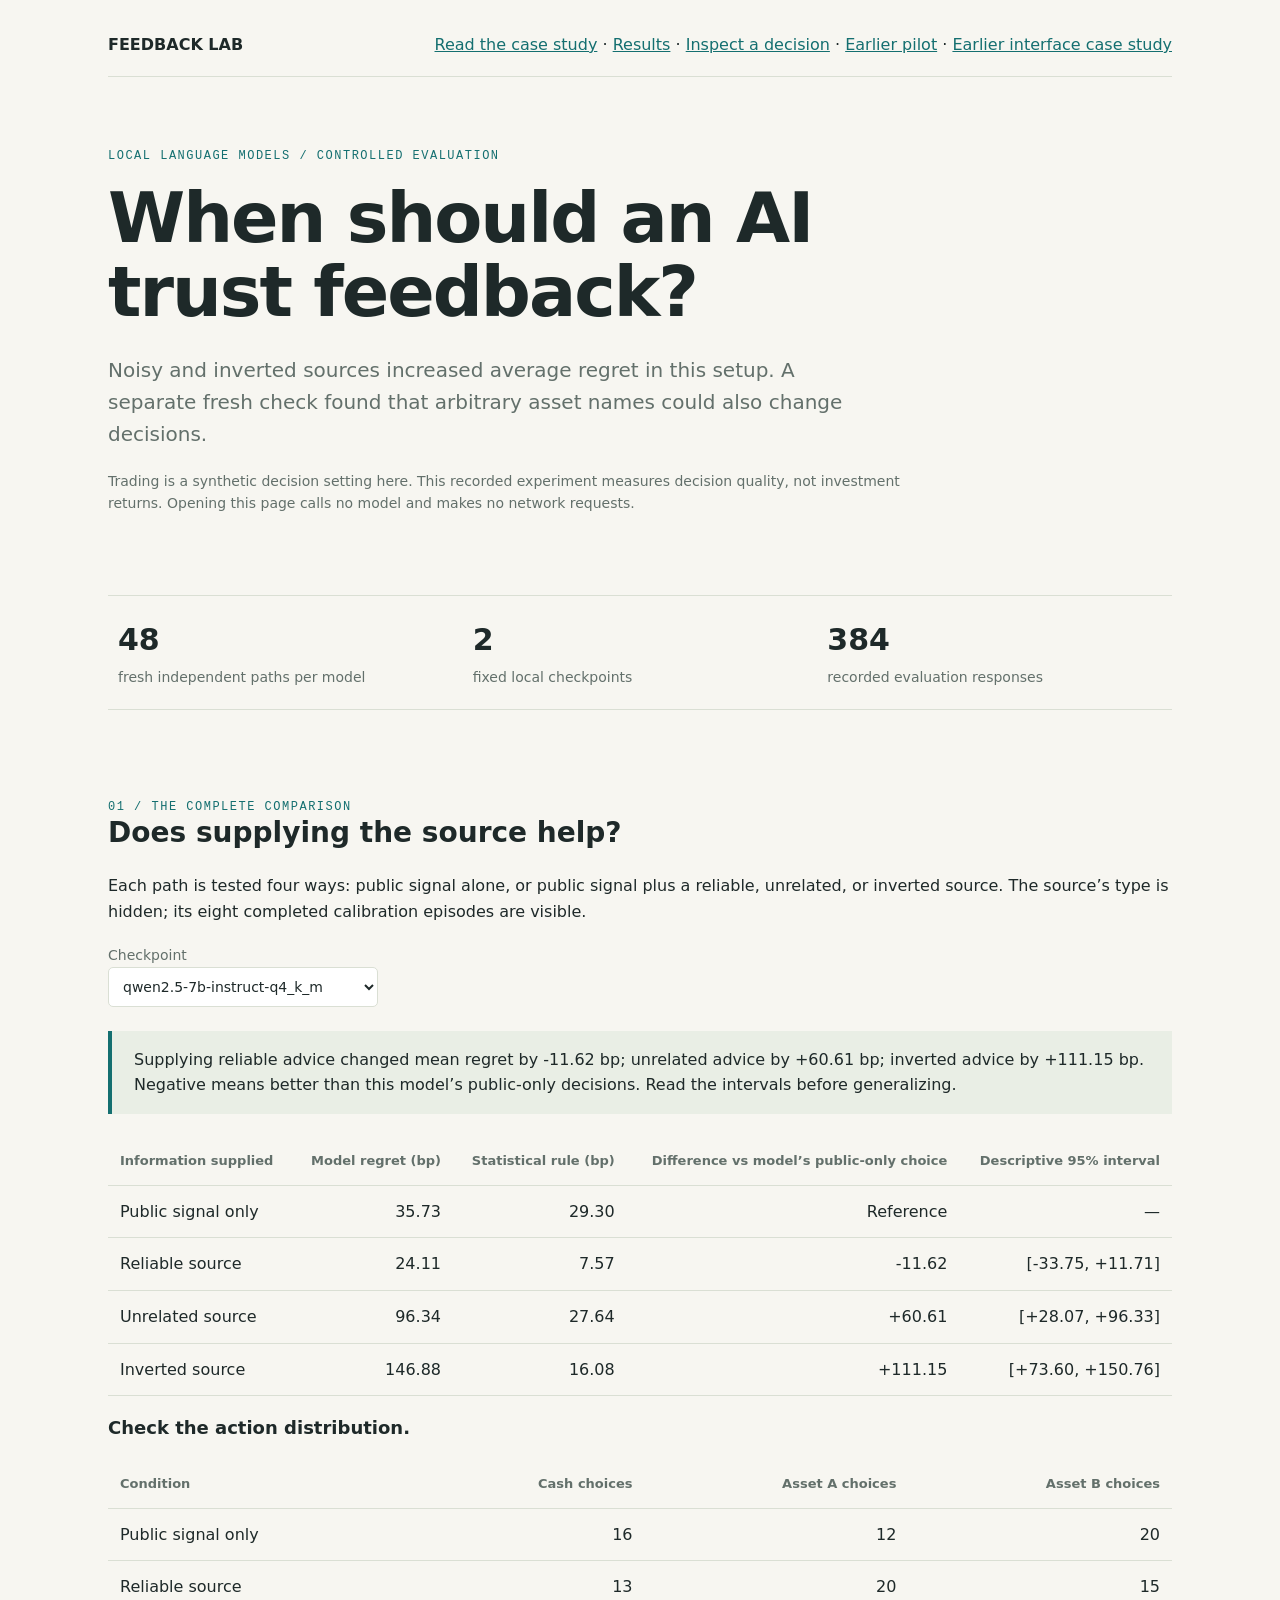
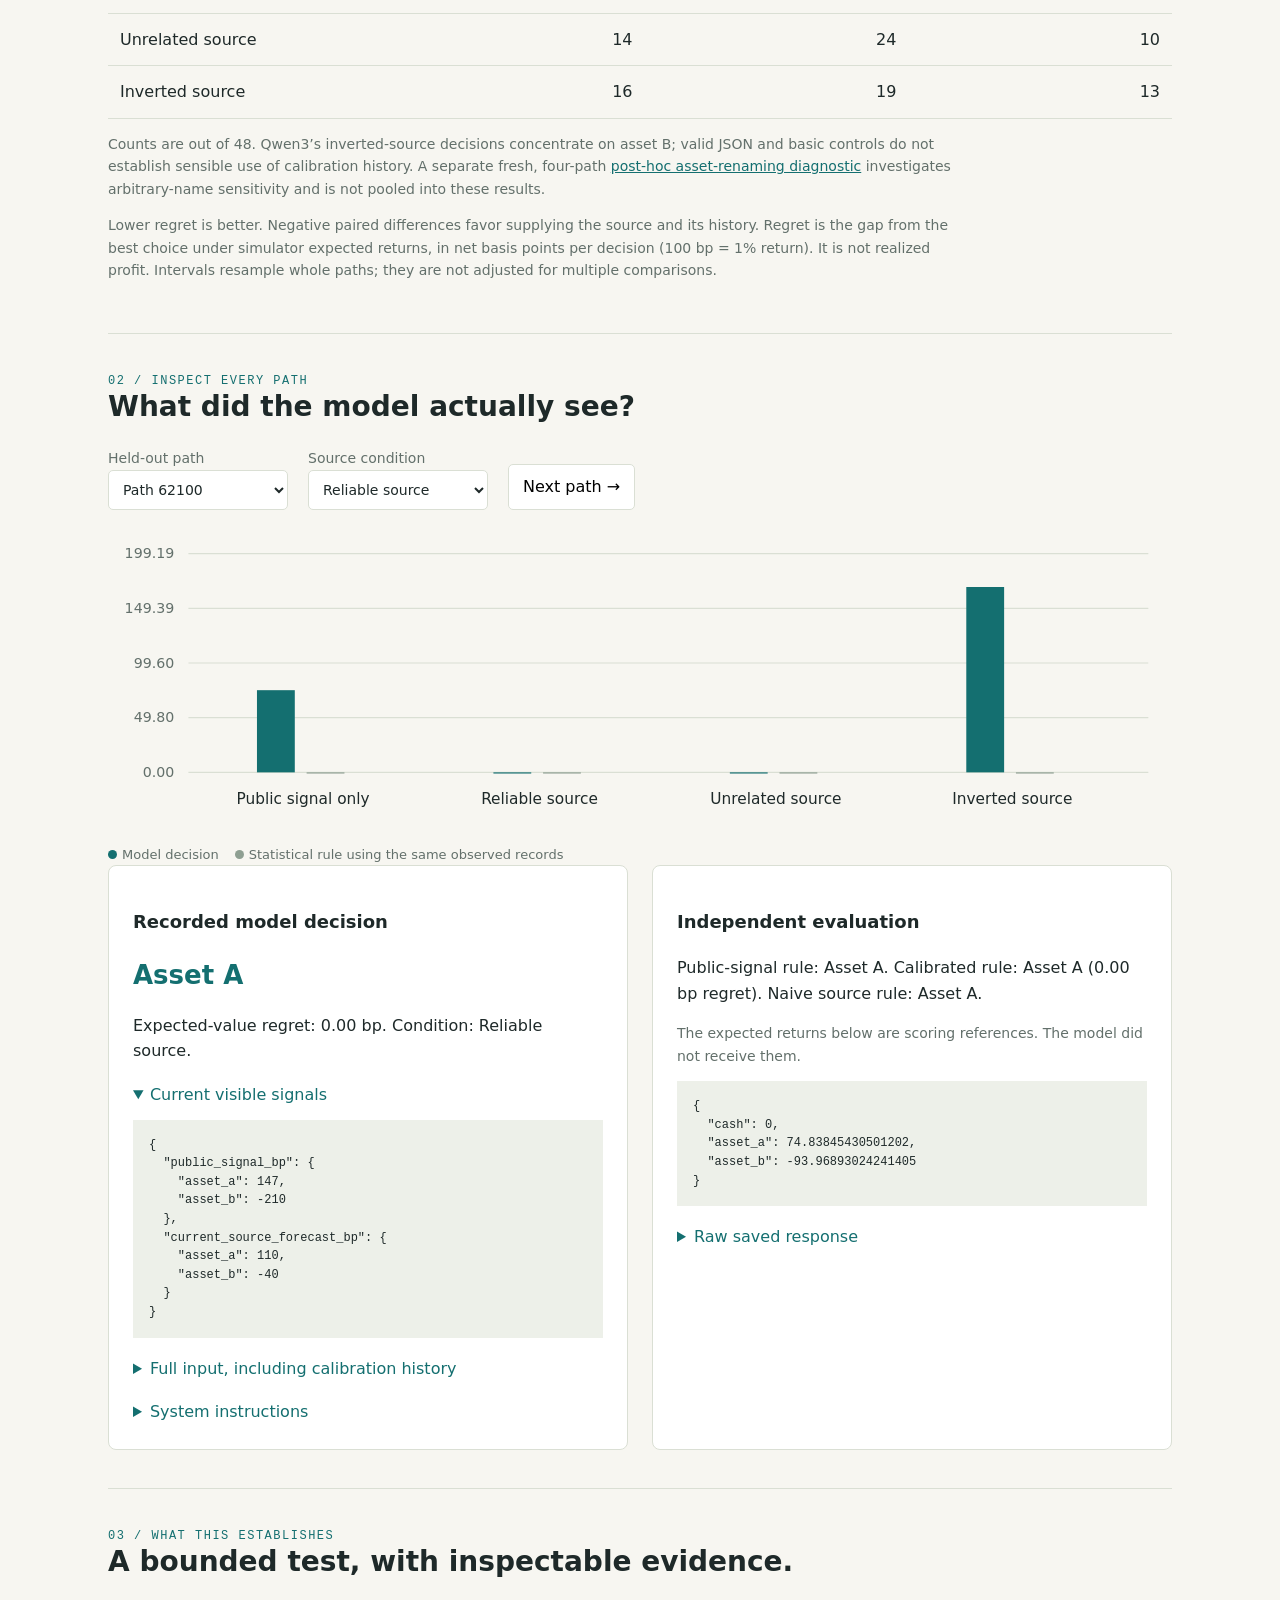
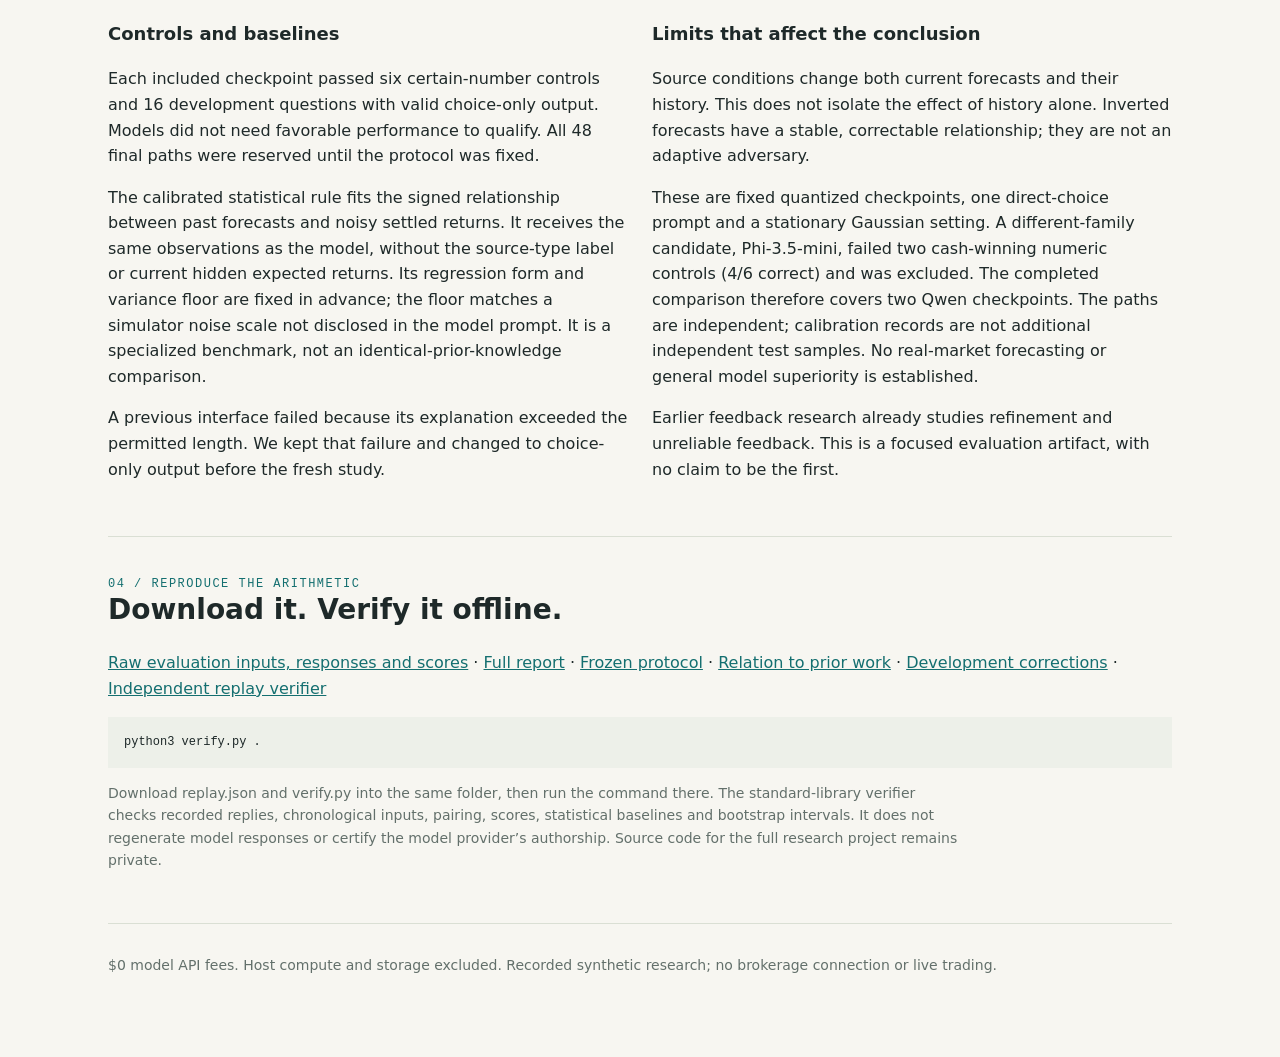
==== commit 8e2d2432: "Add evidence-linked research case study and downloadable PDF" ====
--- a/index.html
+++ b/index.html
@@ -4,7 +4,7 @@
 <title>Feedback Lab · When should an AI trust feedback?</title>
 <style>
 :root{--paper:#f7f6f1;--ink:#1e2929;--muted:#63706b;--line:#dadfd4;--accent:#146f70;--warn:#ad4e31}*{box-sizing:border-box}body{margin:0;background:var(--paper);color:var(--ink);font:16px/1.6 system-ui,sans-serif}main{max-width:1120px;margin:auto;padding:32px 28px 80px}nav{display:flex;justify-content:space-between;gap:18px;flex-wrap:wrap;border-bottom:1px solid var(--line);padding-bottom:18px}a{color:var(--accent)}.eyebrow{font:12px/1.5 ui-monospace,monospace;letter-spacing:1.5px;color:var(--accent);text-transform:uppercase}header{padding:70px 0 36px}h1{font-size:clamp(36px,6vw,70px);line-height:1.06;max-width:850px;letter-spacing:-2px;margin:16px 0 25px}h2{font-size:28px;line-height:1.2;margin-top:0}h3{font-size:18px}.lead{font-size:20px;max-width:780px;color:var(--muted)}.stats{display:grid;grid-template-columns:repeat(3,1fr);border-block:1px solid var(--line);margin:30px 0 50px}.stats>div{padding:20px 10px}.stats strong{display:block;font-size:30px}.stats span{color:var(--muted);font-size:14px}section{padding:38px 0;border-bottom:1px solid var(--line)}.controls{display:flex;gap:20px;flex-wrap:wrap;align-items:end;margin:20px 0}label{display:flex;flex-direction:column;font-size:14px;color:var(--muted)}select{font:inherit;background:white;border:1px solid var(--line);border-radius:5px;padding:10px;min-width:180px;color:var(--ink)}.table-wrap{overflow:auto}table{border-collapse:collapse;width:100%;white-space:nowrap;font-variant-numeric:tabular-nums}th,td{text-align:right;border-bottom:1px solid var(--line);padding:13px 12px}th:first-child,td:first-child{text-align:left}th{font-size:13px;color:var(--muted)}.note{font-size:14px;color:var(--muted);max-width:850px}.finding{border-left:4px solid var(--accent);padding:16px 22px;background:#e9eee5;margin:24px 0}.grid{display:grid;grid-template-columns:1fr 1fr;gap:24px}.card{background:white;border:1px solid var(--line);padding:24px;border-radius:8px}.choice{font-size:26px;font-weight:650;color:var(--accent)}pre{white-space:pre-wrap;overflow-wrap:anywhere;background:#edf0e9;padding:16px;font:12px/1.55 ui-monospace,monospace;max-height:420px;overflow:auto}details{margin-top:18px}summary{cursor:pointer;color:var(--accent)}svg{width:100%;height:auto;min-height:230px}footer{padding-top:30px;font-size:14px;color:var(--muted)}button{font:inherit;padding:9px 14px;border:1px solid var(--line);border-radius:5px;background:white;cursor:pointer}.legend{display:flex;gap:16px;flex-wrap:wrap;font-size:13px;color:var(--muted)}.dot{display:inline-block;width:9px;height:9px;border-radius:50%;margin-right:5px;background:var(--accent)}.warn{color:var(--warn)}@media(max-width:650px){.table-wrap svg{min-width:700px}main{padding:22px 16px 50px}header{padding-top:45px}h1{letter-spacing:-1px}.grid{grid-template-columns:1fr}.stats{gap:10px}.stats strong{font-size:24px}.stats>div{padding:16px 0}th,td{padding:10px 8px}.controls{gap:12px}select{min-width:140px;max-width:100%}}
-</style></head><body><main><nav><strong>FEEDBACK LAB</strong><div><a href="#results">Results</a> · <a href="#inspect">Inspect a decision</a> · <a href="pilot.html">Earlier pilot</a> · <a href="case-study.html">Earlier interface case study</a></div></nav>
+</style></head><body><main><nav><strong>FEEDBACK LAB</strong><div><a href="research-note.html">Read the case study</a> · <a href="#results">Results</a> · <a href="#inspect">Inspect a decision</a> · <a href="pilot.html">Earlier pilot</a> · <a href="case-study.html">Earlier interface case study</a></div></nav>
 <header><div class="eyebrow">Local language models / controlled evaluation</div><h1>When should an AI<br>trust feedback?</h1><p class="lead">Noisy and inverted sources increased average regret in this setup. A separate fresh check found that arbitrary asset names could also change decisions.</p><p class="note">Trading is a synthetic decision setting here. This recorded experiment measures decision quality, not investment returns. Opening this page calls no model and makes no network requests.</p></header>
 <div class="stats"><div><strong>48</strong><span>fresh independent paths per model</span></div><div><strong id="model-count">—</strong><span>fixed local checkpoints</span></div><div><strong id="response-count">—</strong><span>recorded evaluation responses</span></div></div>
 <section id="results"><div class="eyebrow">01 / The complete comparison</div><h2>Does supplying the source help?</h2><p>Each path is tested four ways: public signal alone, or public signal plus a reliable, unrelated, or inverted source. The source’s type is hidden; its eight completed calibration episodes are visible.</p><div class="controls"><label>Checkpoint<select id="model"></select></label></div><div id="finding" class="finding" aria-live="polite"></div>
